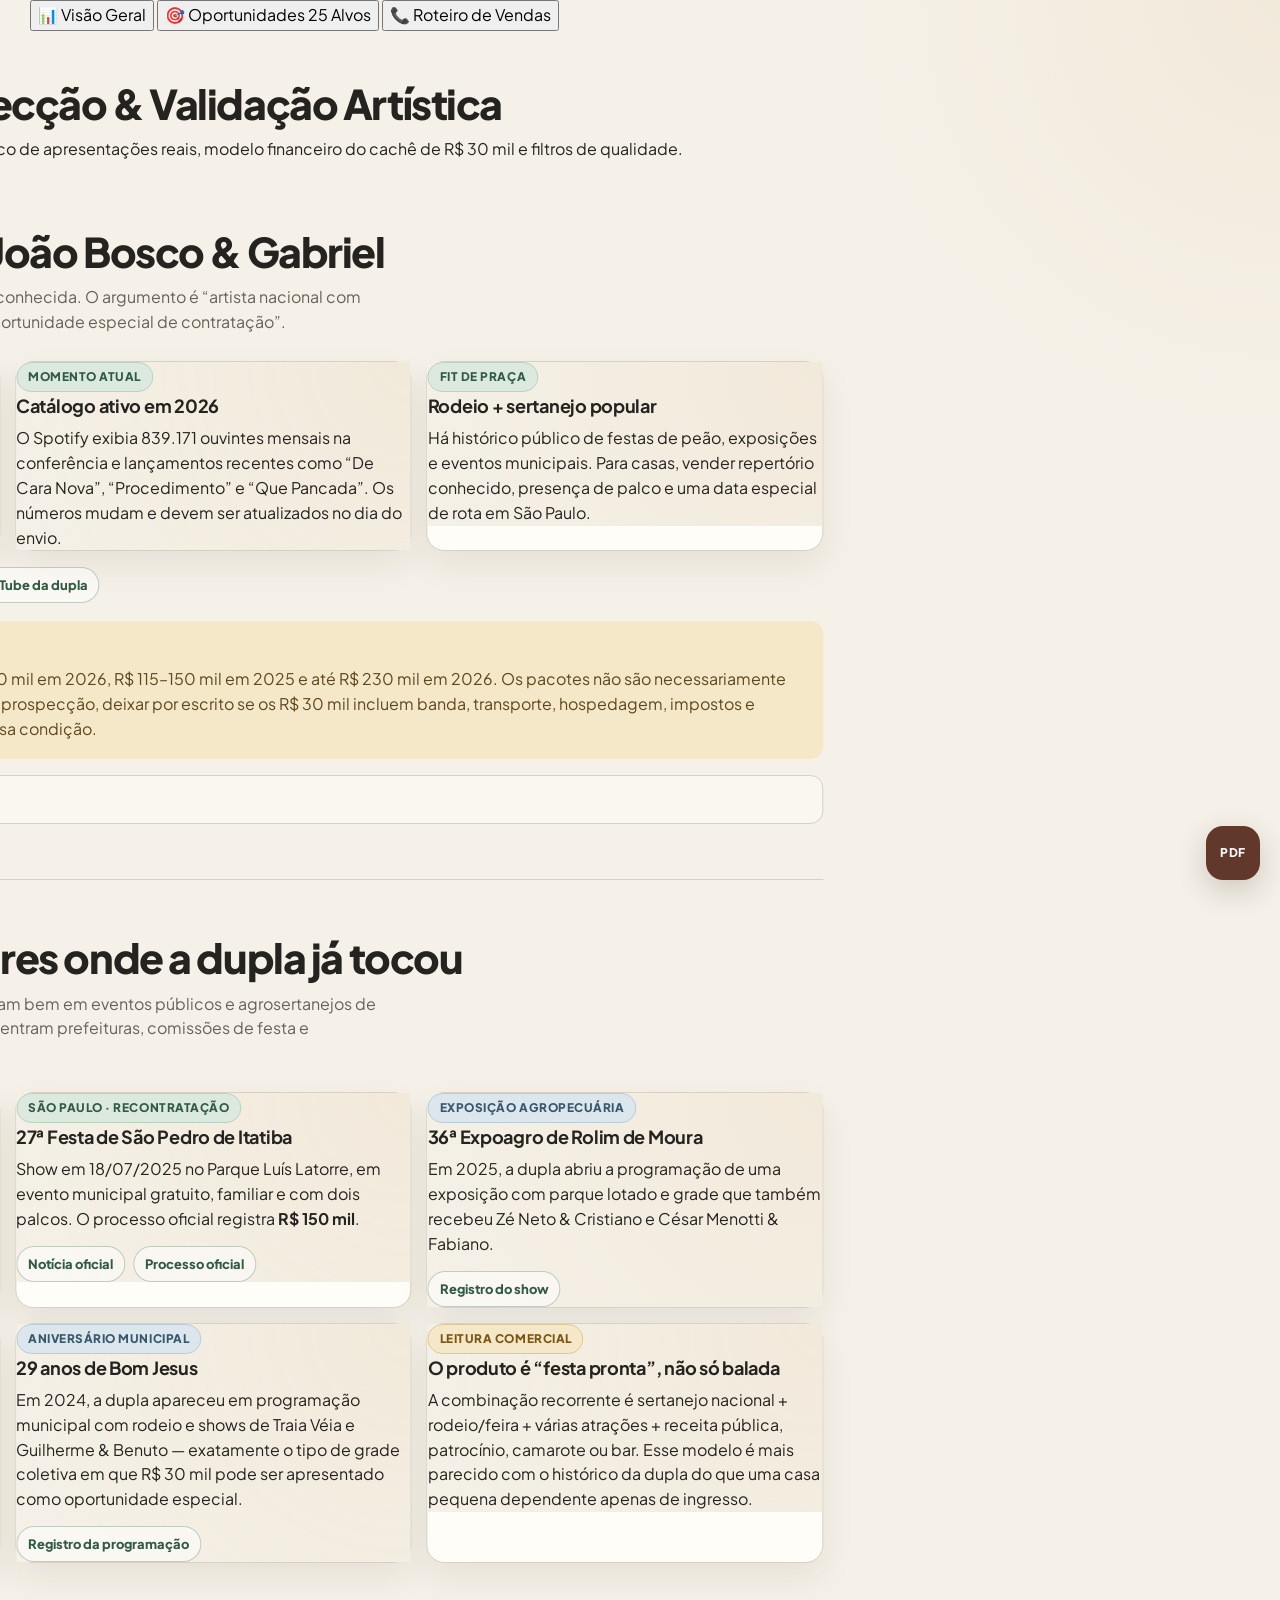
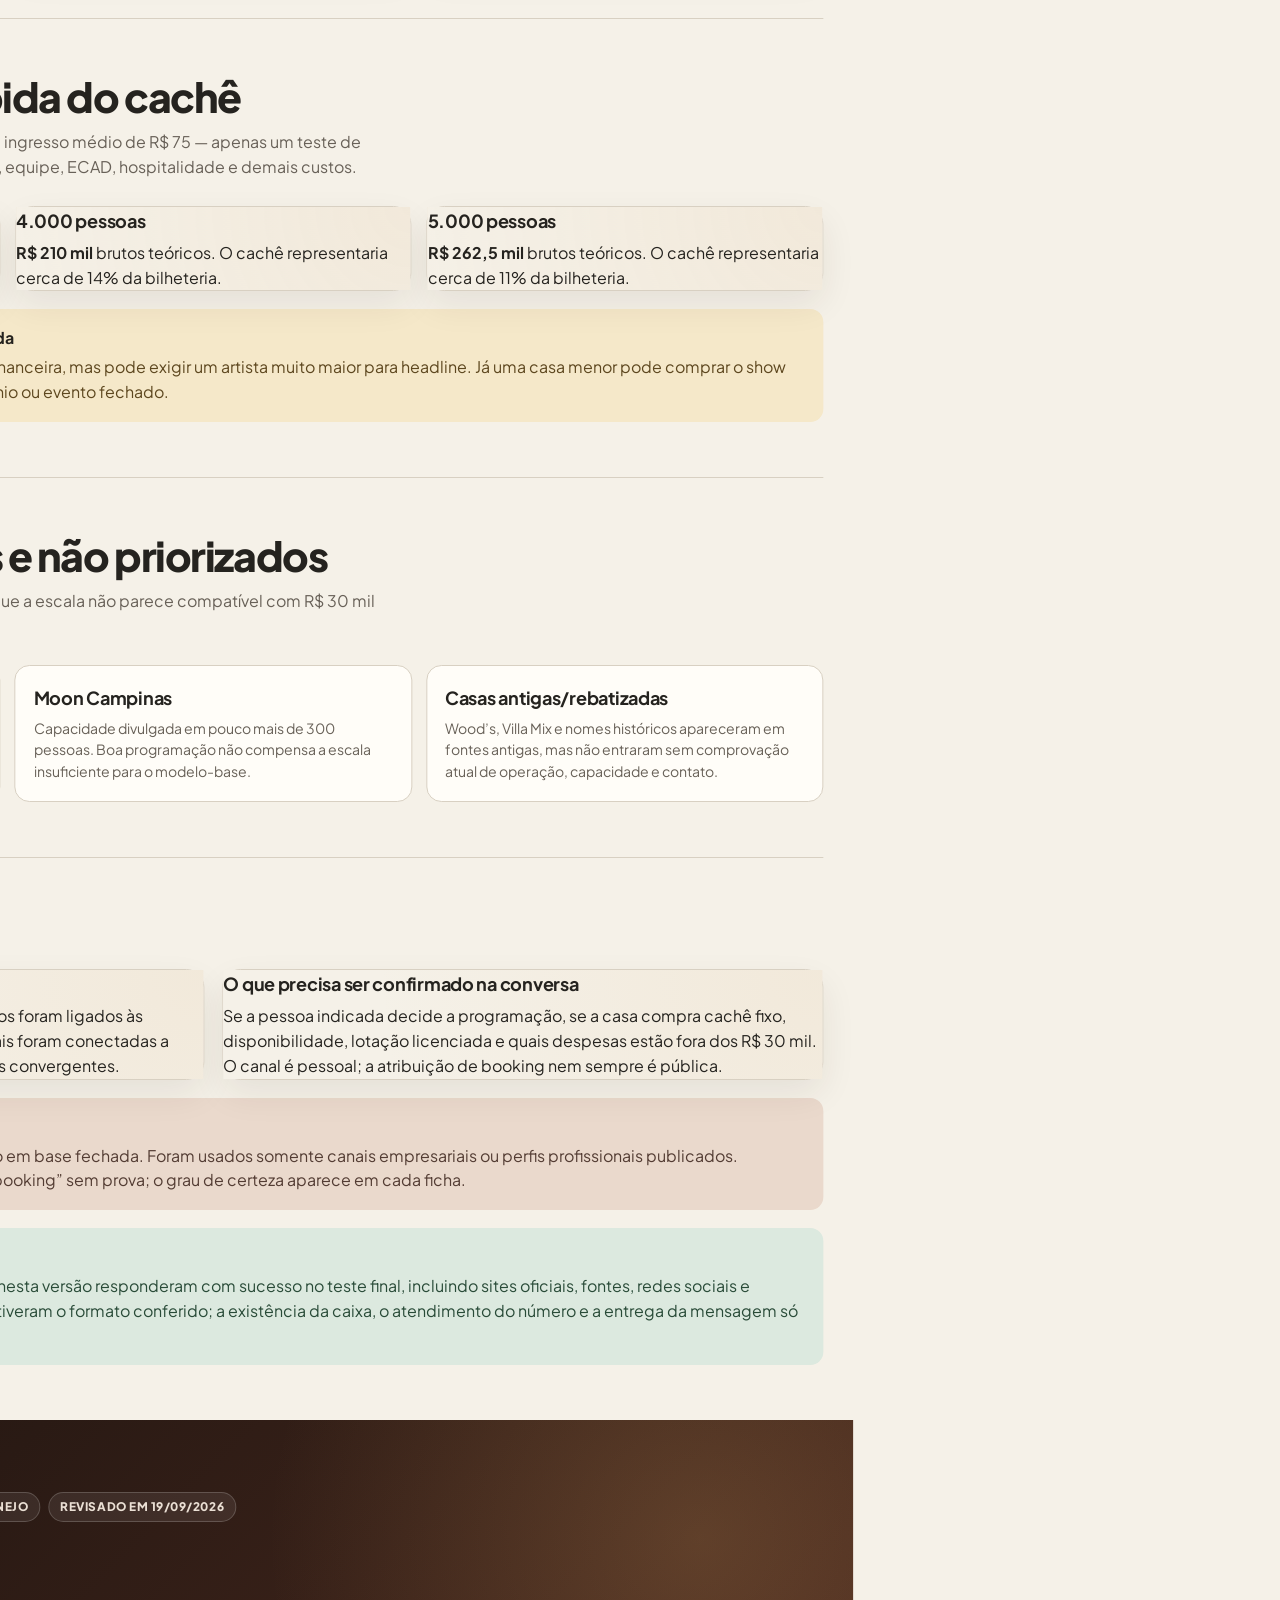
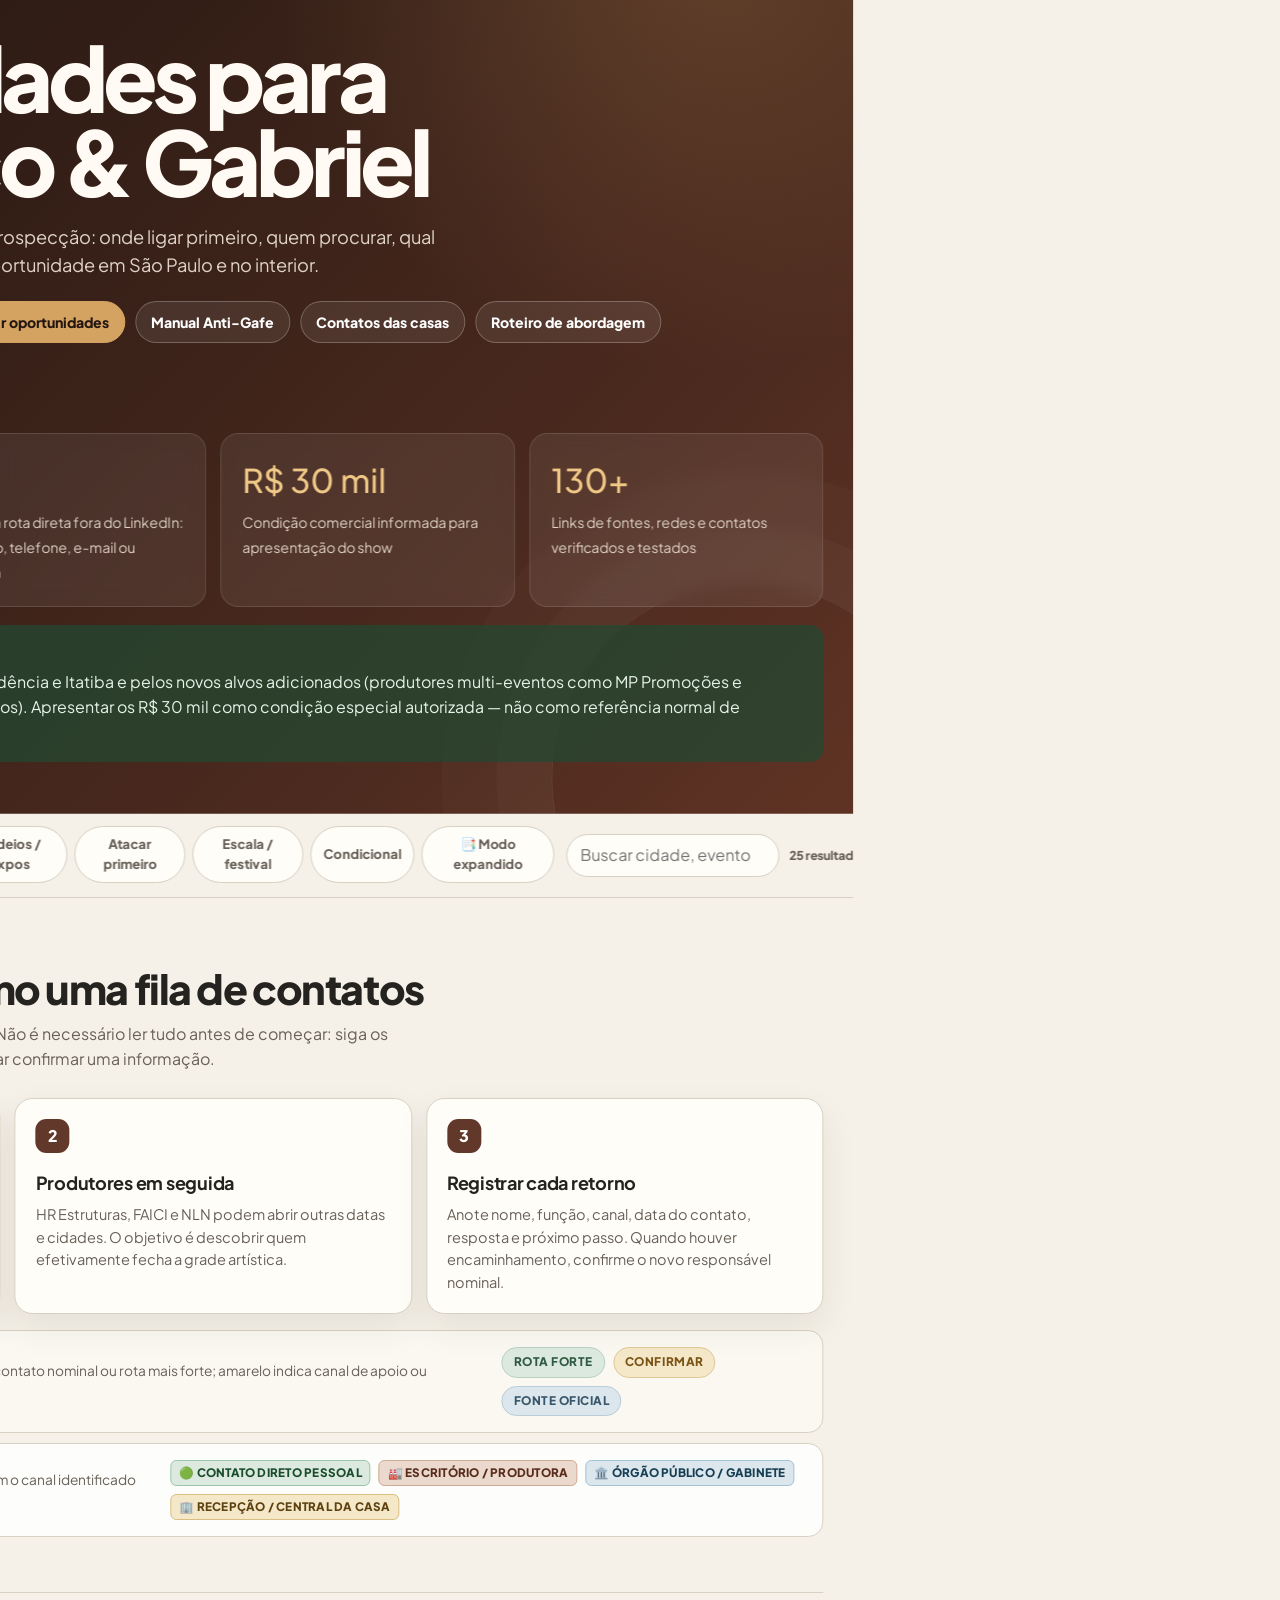
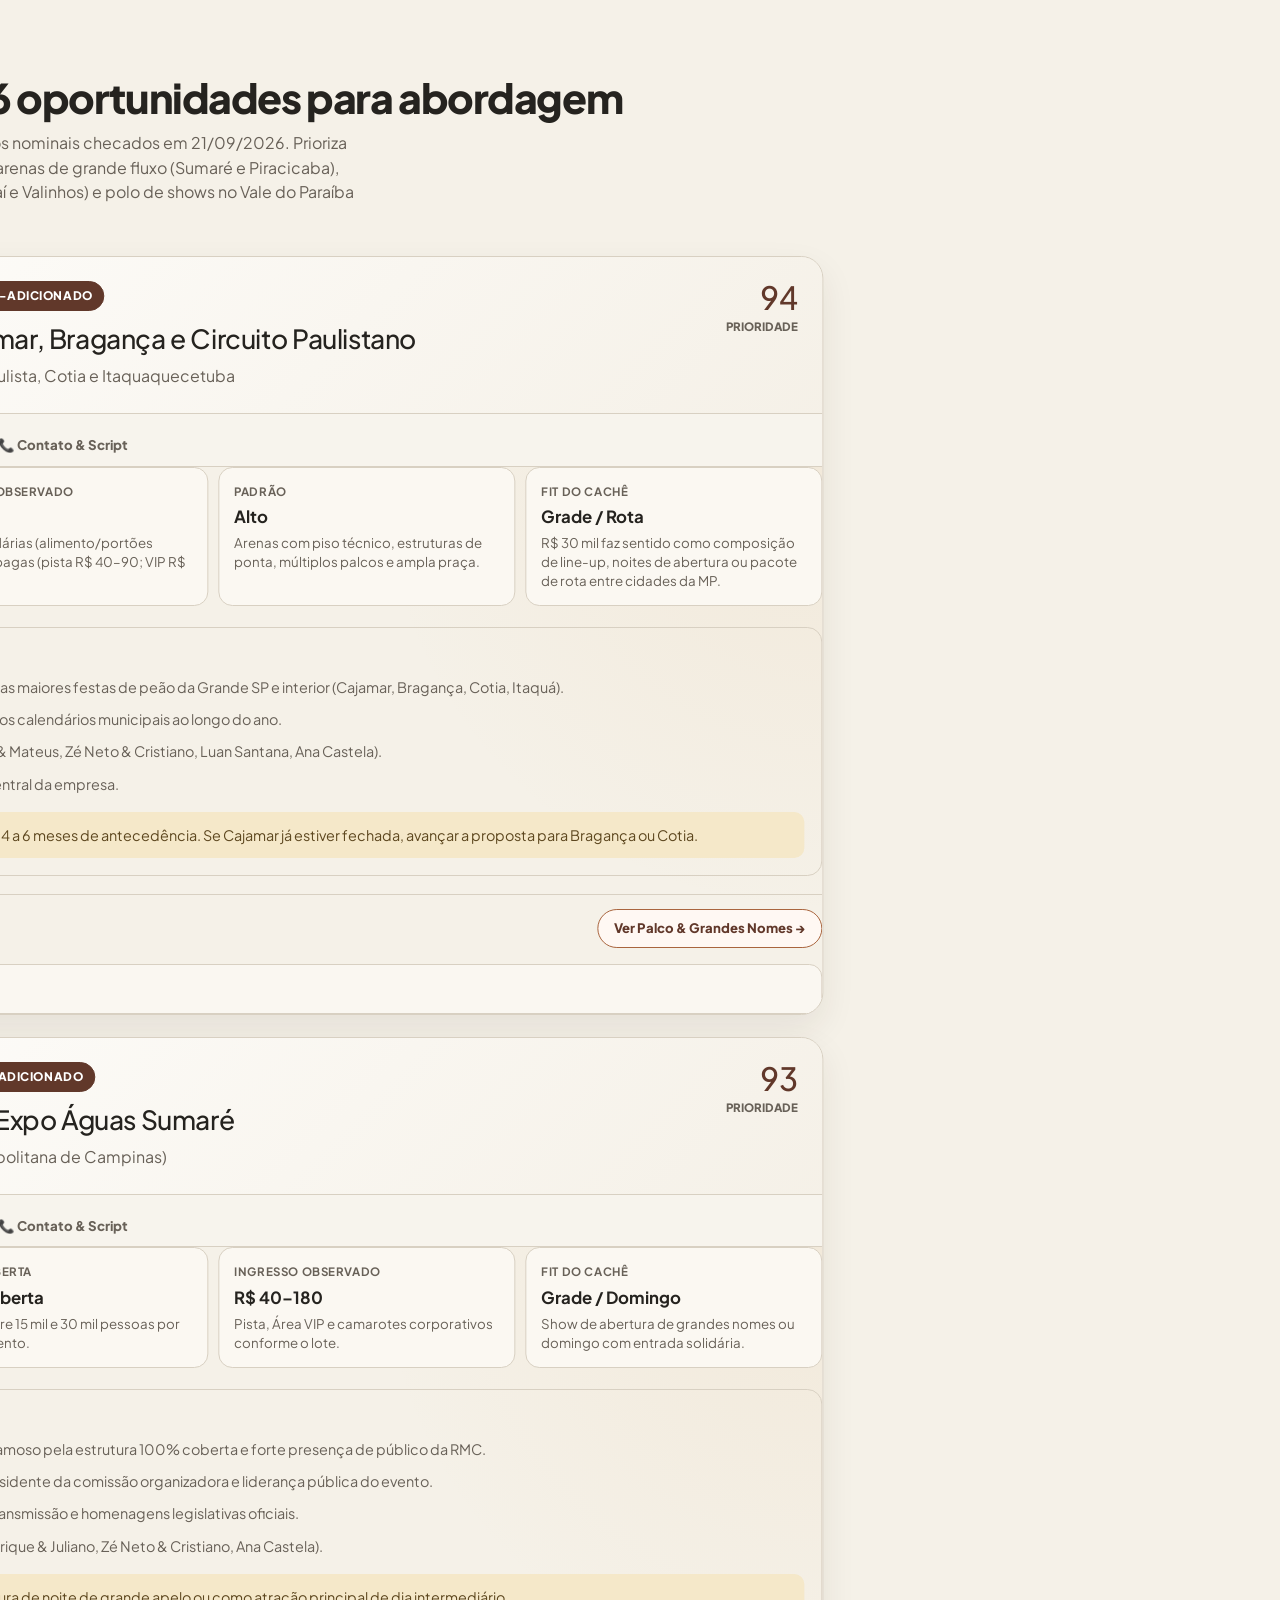
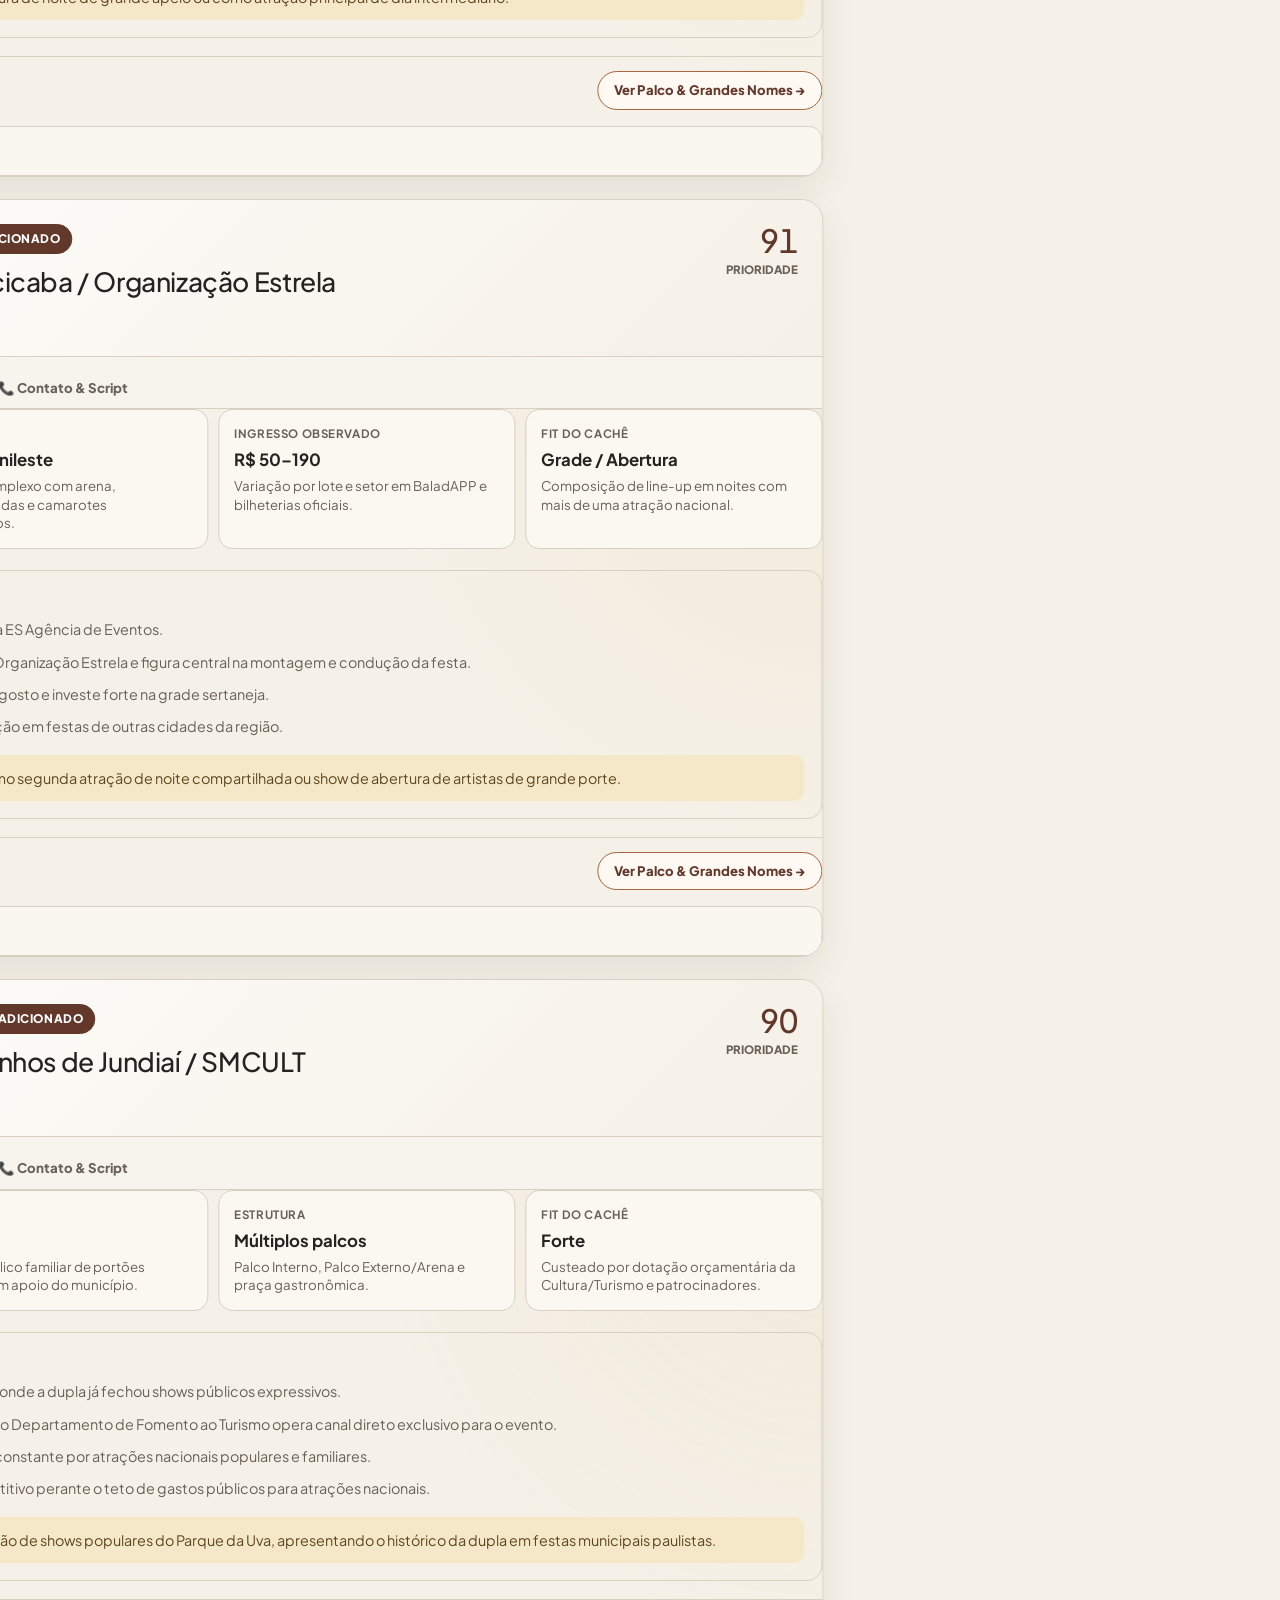
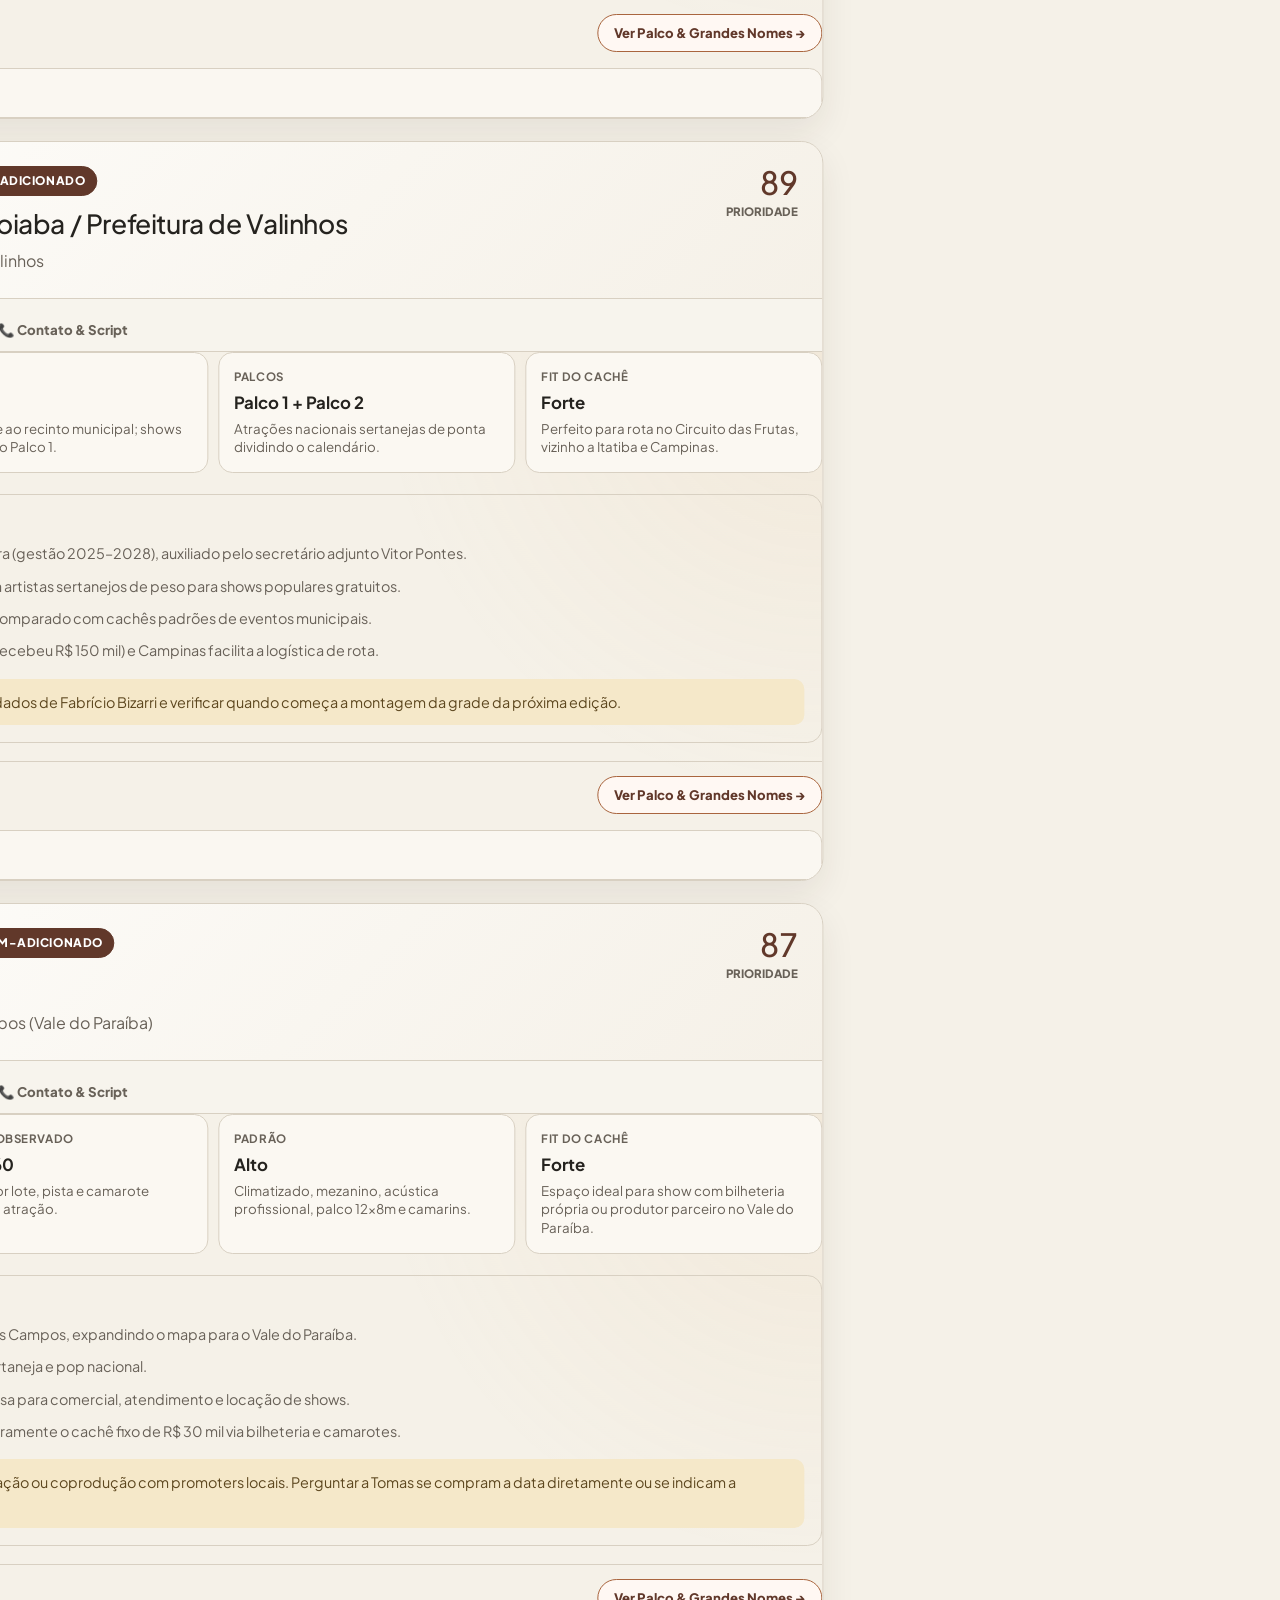
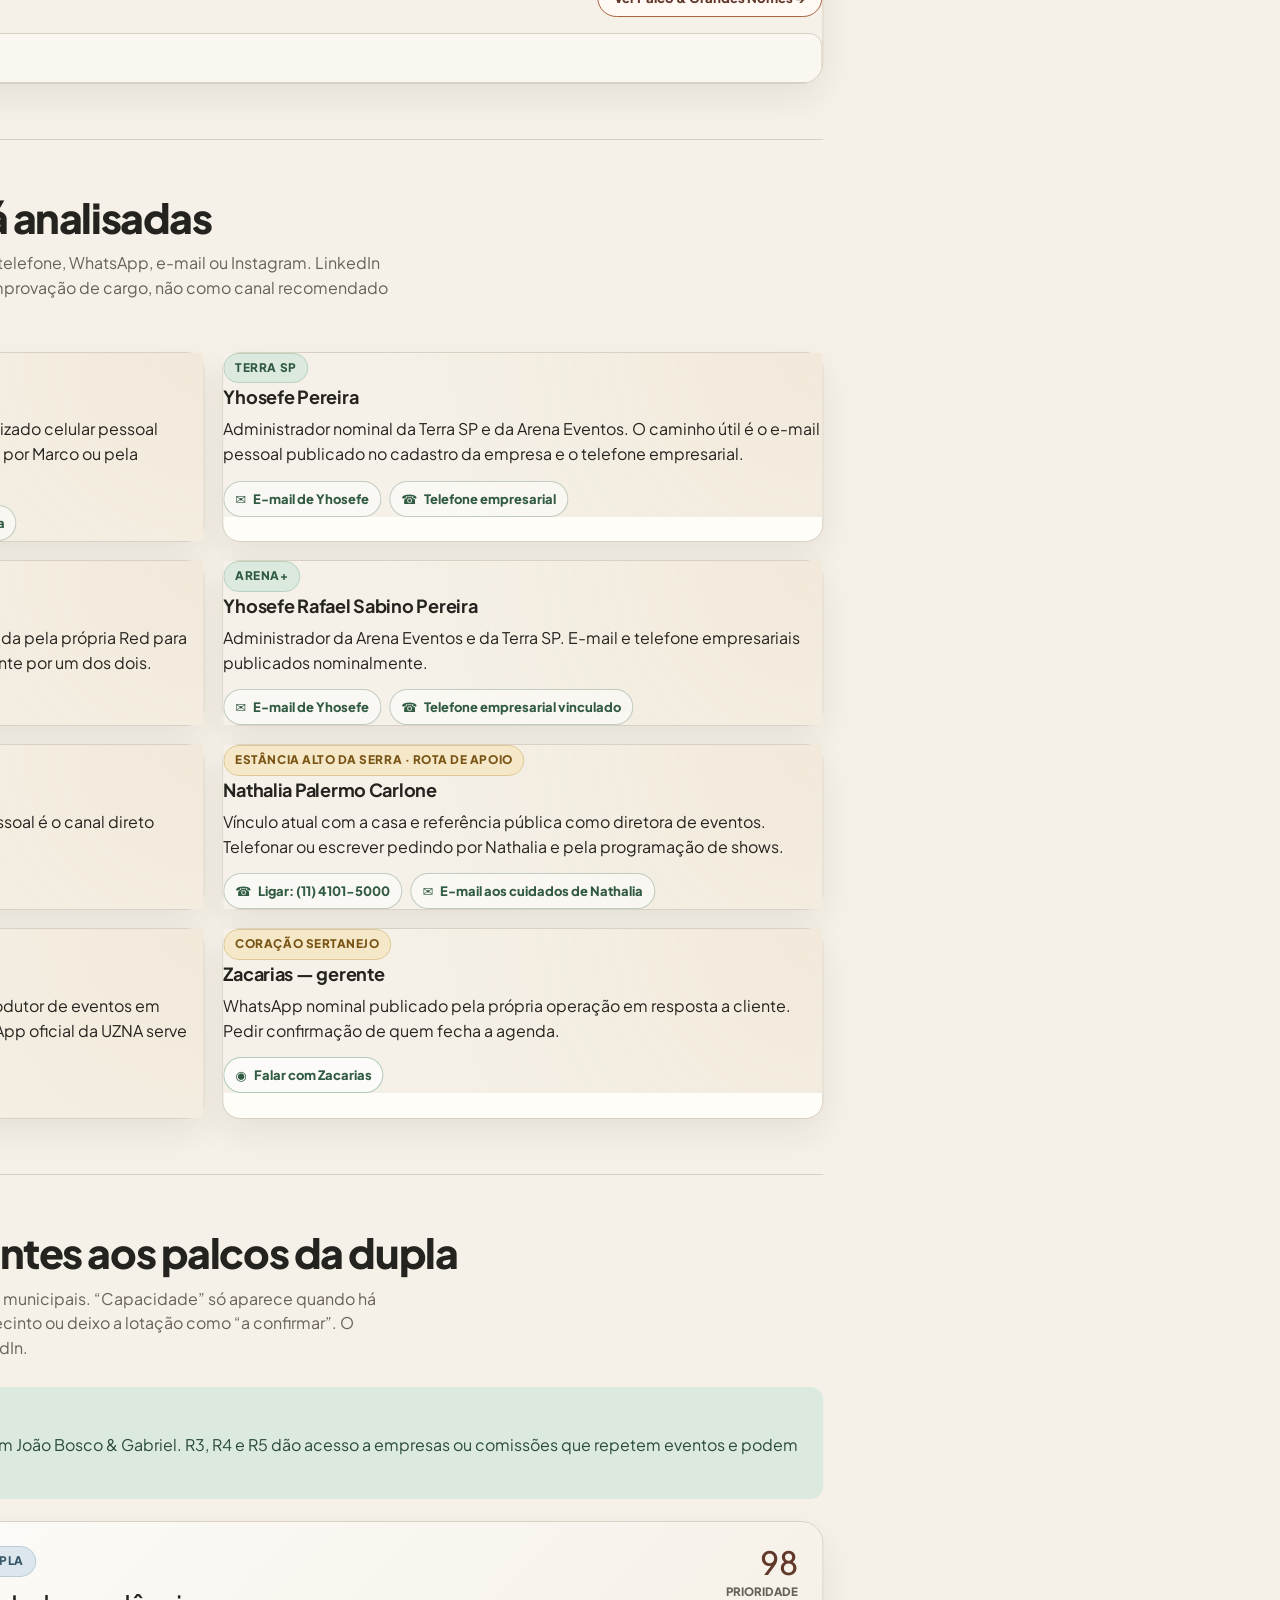
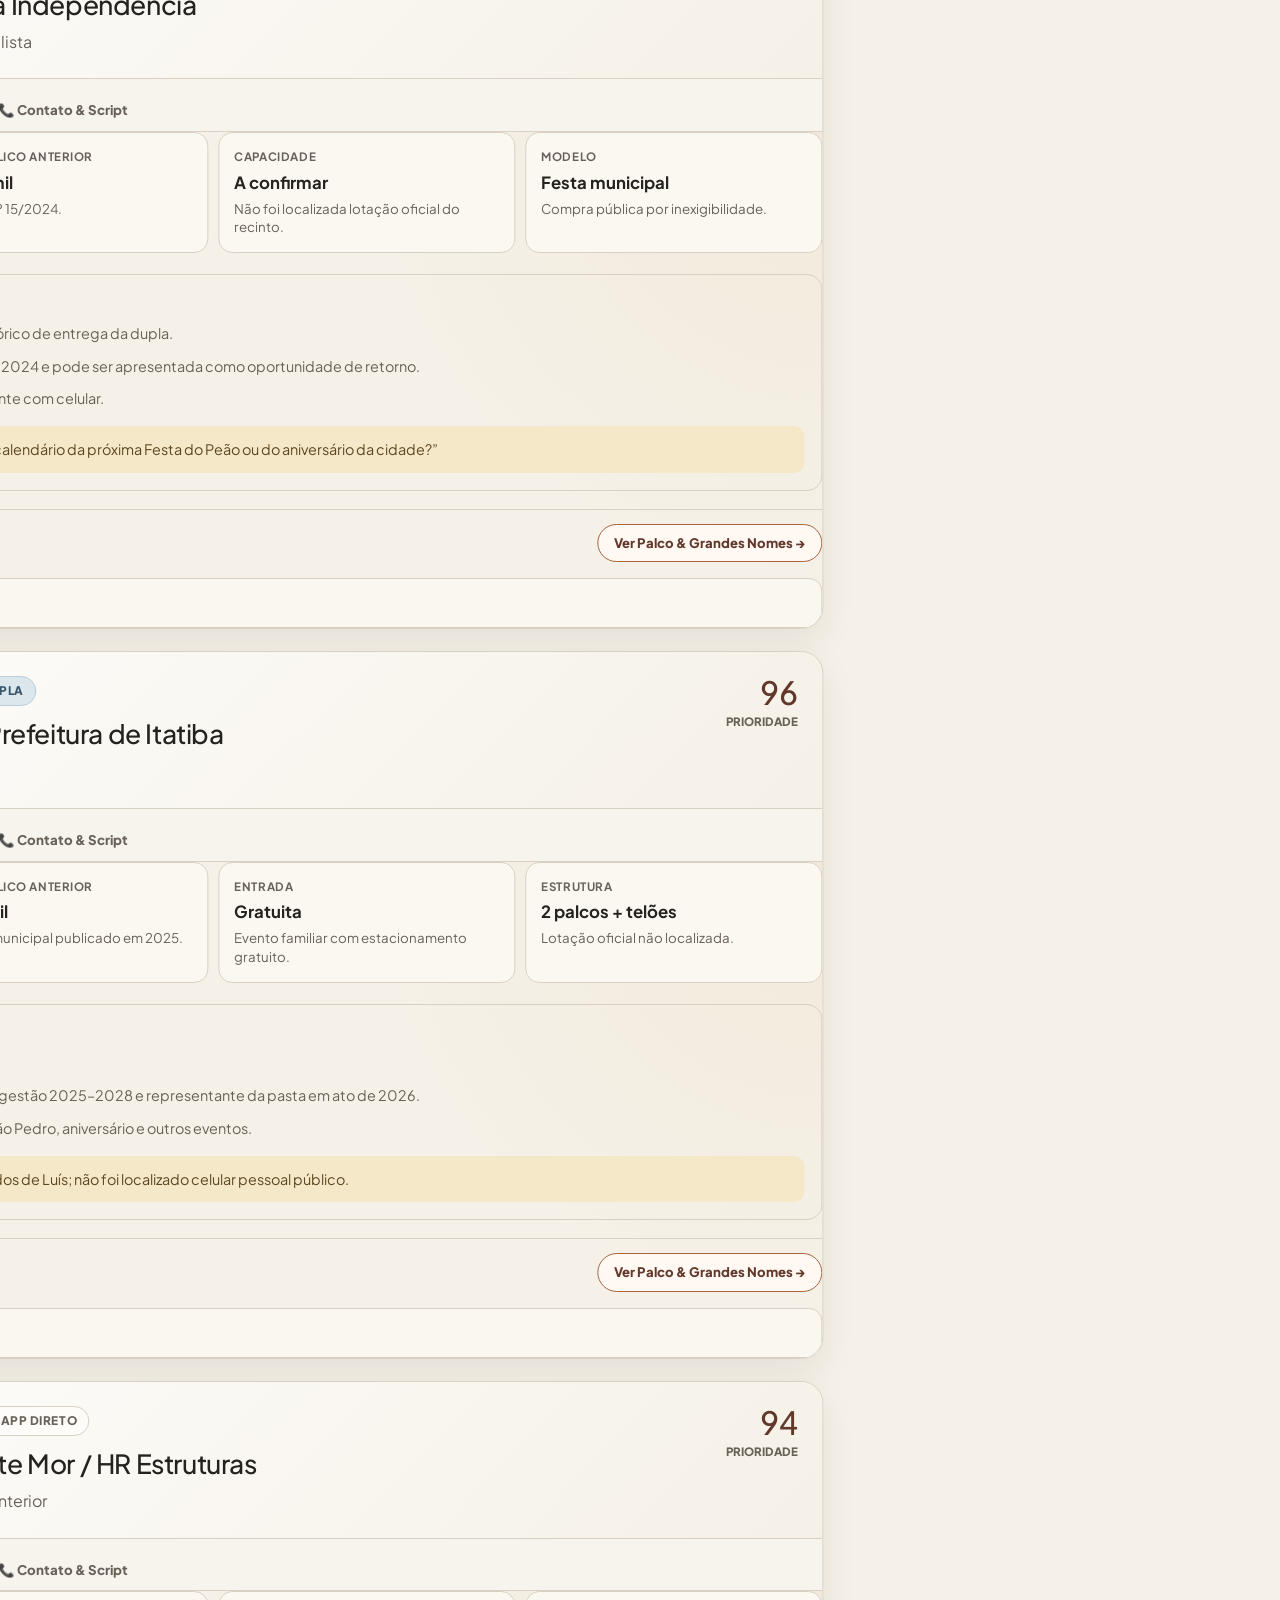
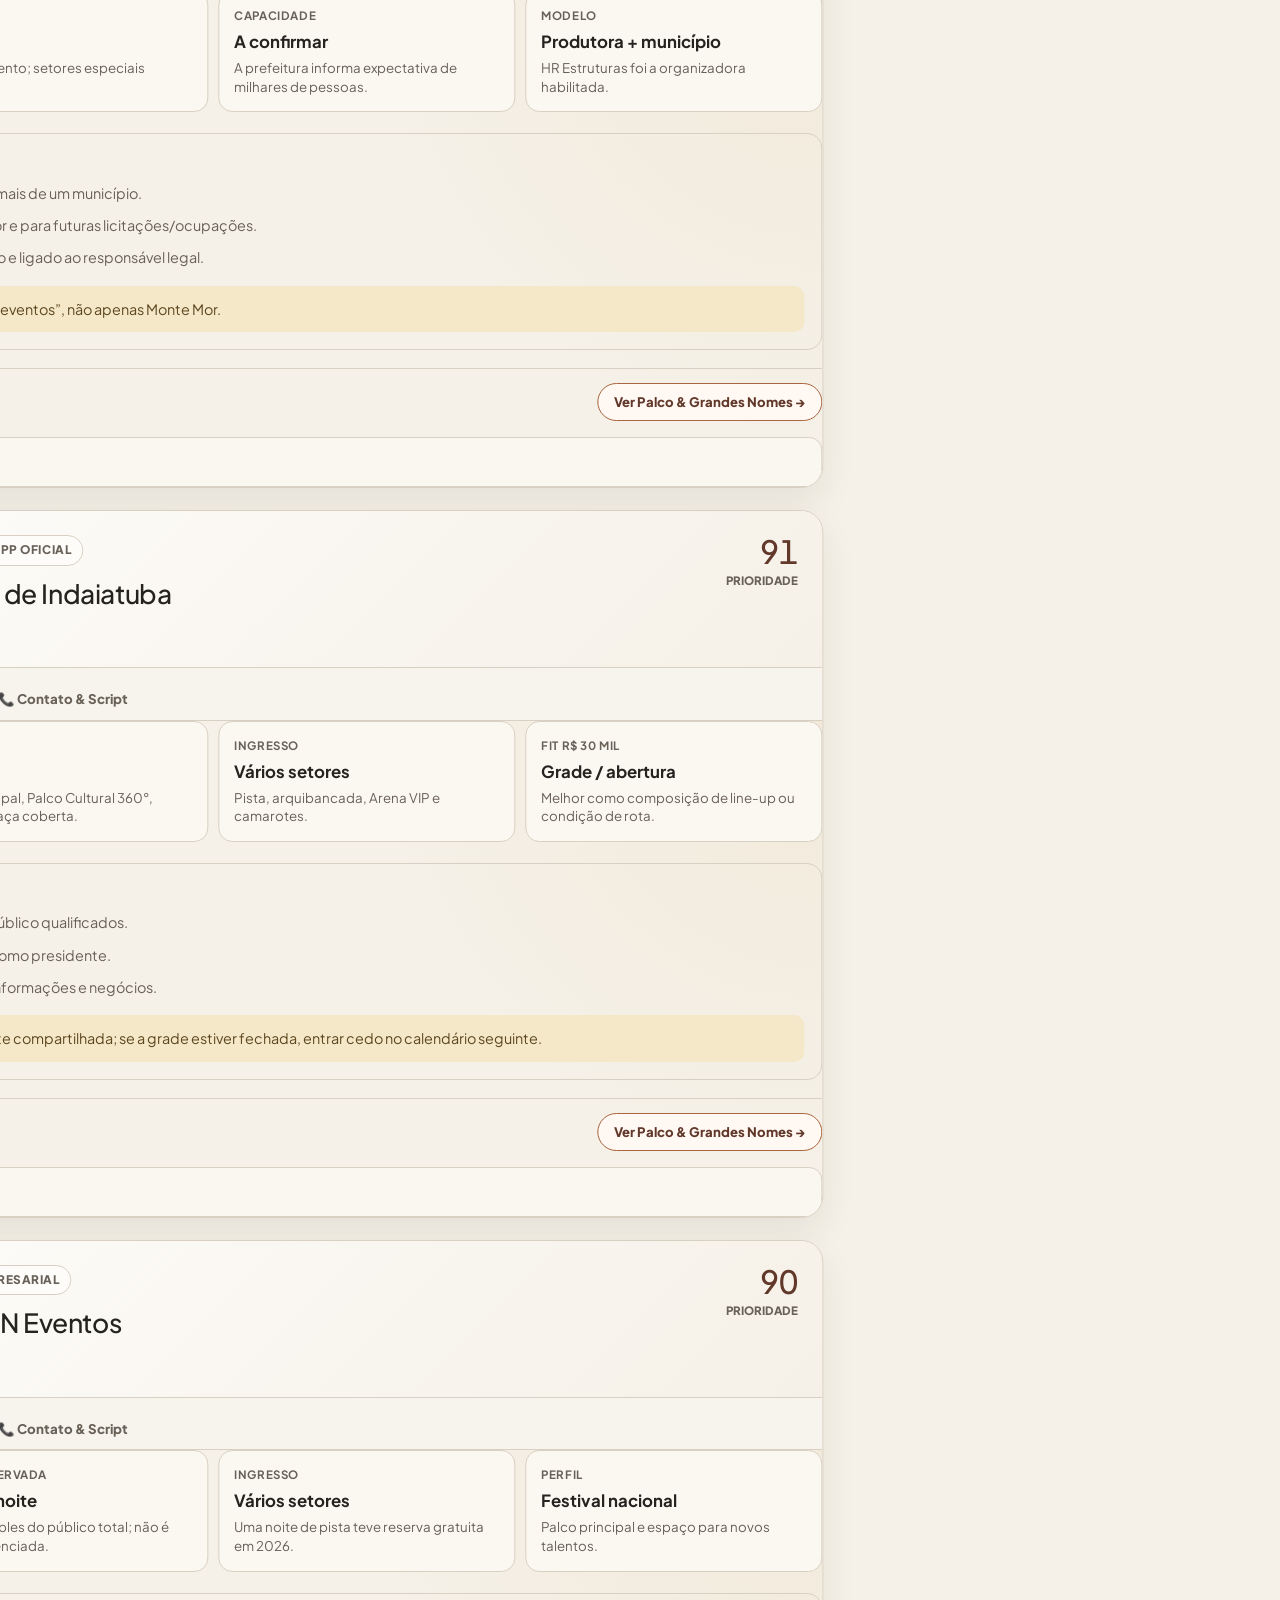
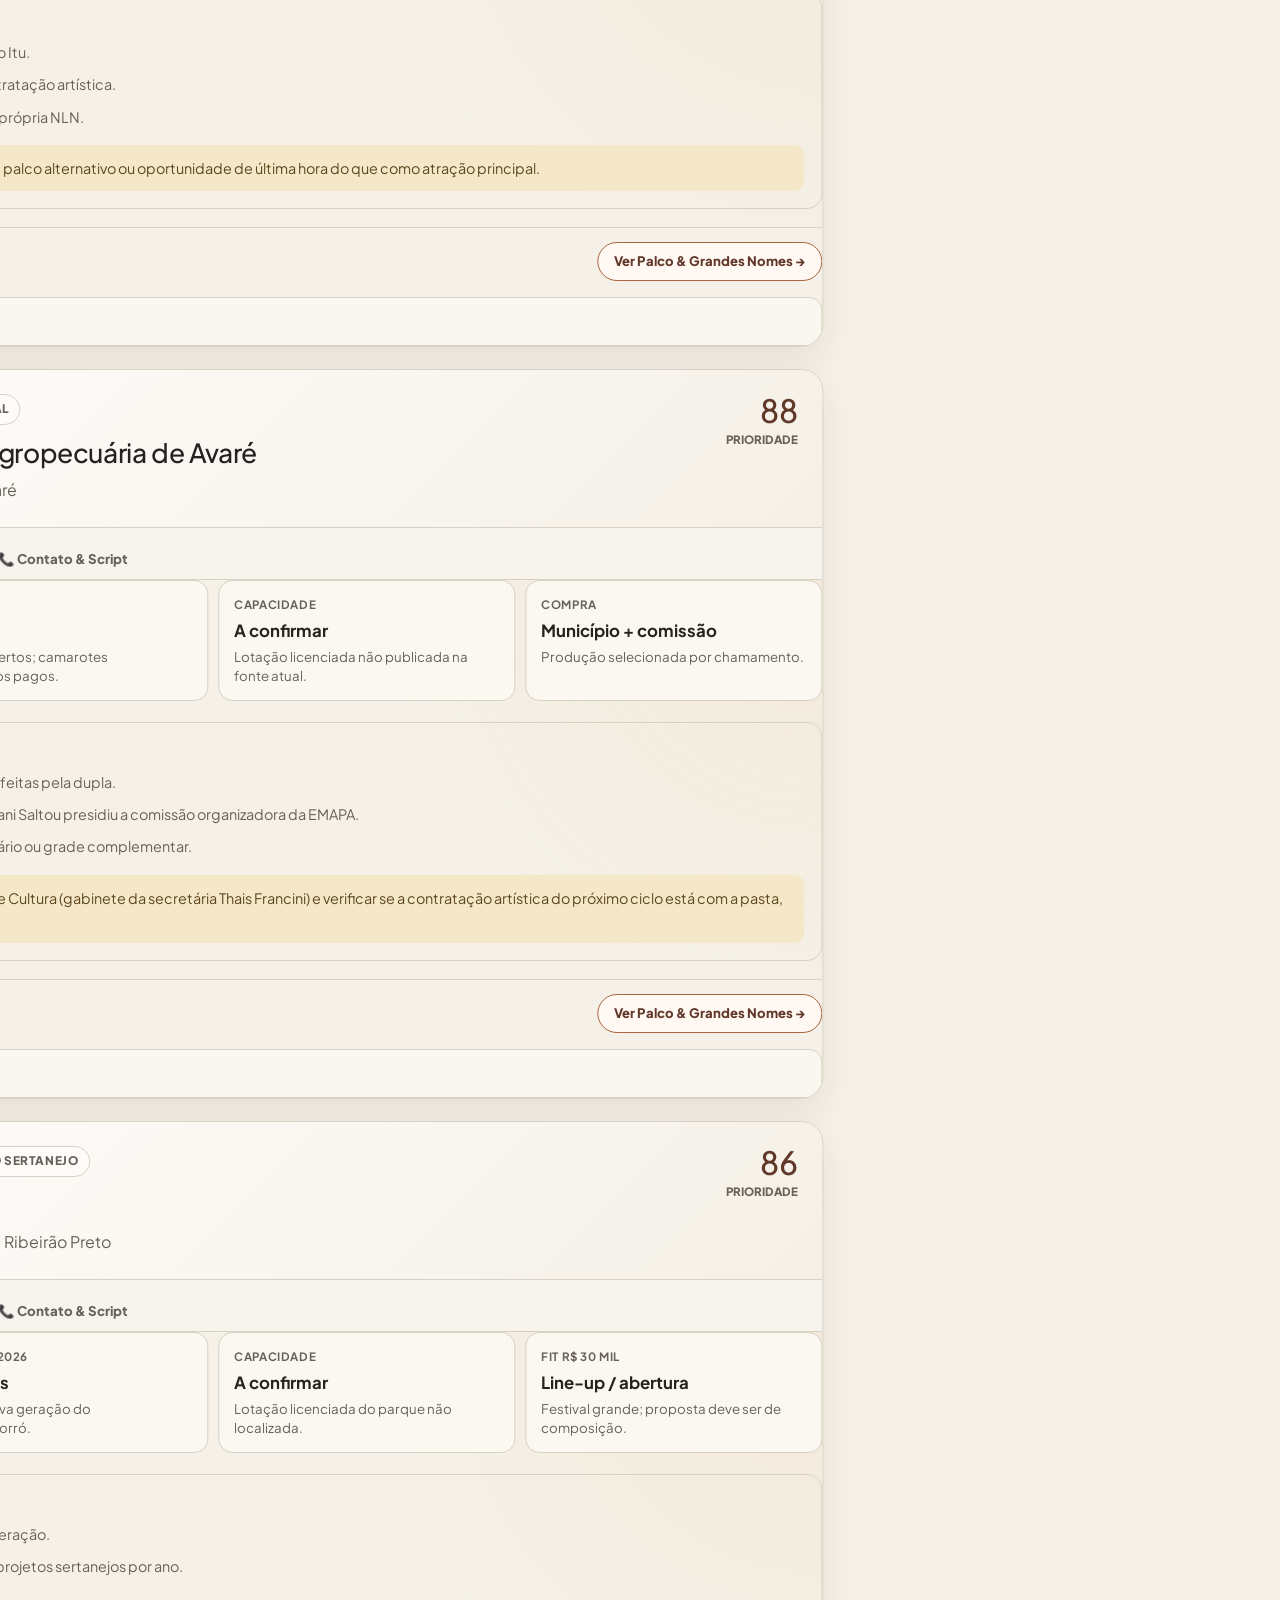
==== index.html @ 8c4f22b9 "Update index.html" ====
<!doctype html>
<html lang="pt-BR">
<head>
  <meta charset="utf-8">
  <meta name="viewport" content="width=device-width, initial-scale=1">
  <meta name="description" content="Dossiê comercial de oportunidades para João Bosco &amp; Gabriel em São Paulo: prioridades, responsáveis, contatos, capacidade, estratégia e fontes verificadas.">
  <meta name="theme-color" content="#241711">
  <meta name="color-scheme" content="light">
  <meta name="format-detection" content="telephone=no">
  <meta property="og:type" content="website">
  <meta property="og:locale" content="pt_BR">
  <meta property="og:title" content="João Bosco &amp; Gabriel — mapa de oportunidades em SP">
  <meta property="og:description" content="19 operações qualificadas, contatos acionáveis e ordem recomendada de abordagem.">
    <link rel="preconnect" href="https://fonts.googleapis.com">
  <link rel="preconnect" href="https://fonts.gstatic.com" crossorigin>
  <link href="https://fonts.googleapis.com/css2?family=Plus+Jakarta+Sans:wght@400;500;600;700;800&display=swap" rel="stylesheet">
  <title>João Bosco &amp; Gabriel — mapa de oportunidades em SP</title>
  <style>
    :root {
      --paper: #f5f1e8;
      --surface: #fffdf8;
      --surface-2: #ebe4d7;
      --ink: #25231f;
      --muted: #686158;
      --line: #d8d0c2;
      --accent: #61382a;
      --accent-2: #a9653e;
      --accent-soft: #ead9cc;
      --positive: #315a42;
      --positive-soft: #dce9df;
      --warning: #7a5415;
      --warning-soft: #f5e8c9;
      --danger: #7c372e;
      --danger-soft: #f0dcd7;
      --blue: #38576a;
      --blue-soft: #dce7ed;
      --gold: #d4a261;
      --hero: #241711;
      --radius: 18px;
      --shadow: 0 14px 34px rgba(53, 42, 31, .08);
      --max: 1220px;
    }

    * { box-sizing: border-box; }
    html {
      scroll-behavior: smooth;
      overflow-x: hidden;
      width: 100%;
      max-width: 100vw;
    }
    body {
      margin: 0;
      padding: 0;
      overflow-x: hidden;
      width: 100%;
      max-width: 100vw;
      position: relative;
      background:
        radial-gradient(circle at 100% 0, rgba(212,162,97,.1), transparent 28rem),
        var(--paper);
      color: var(--ink);
      font-family: 'Plus Jakarta Sans', system-ui, -apple-system, sans-serif;
      line-height: 1.55;
    }

    a { color: inherit; text-underline-offset: 3px; }
    a:hover { color: var(--accent-2); }
    button, input { font: inherit; }
    button, a { -webkit-tap-highlight-color: transparent; }
    :focus-visible { outline: 3px solid rgba(212,162,97,.8); outline-offset: 3px; }
    [id] { scroll-margin-top: 112px; }
    h1, h2, h3, h4, p { margin-top: 0; }
    h1, h2 { font-family: 'Plus Jakarta Sans', system-ui, -apple-system, sans-serif; font-weight: 800; letter-spacing: -.035em; }
    h1 {
      max-width: 920px;
      margin-bottom: 20px;
      font-size: clamp(2.65rem, 7vw, 5.8rem);
      letter-spacing: -.055em;
      line-height: .94;
    }
    h2 {
      margin-bottom: 12px;
      font-size: clamp(1.85rem, 3.2vw, 2.75rem);
      letter-spacing: -.035em;
      line-height: 1.08;
    }
    h3 { margin-bottom: 6px; font-size: 1.13rem; letter-spacing: -.015em; }
    h4 { margin-bottom: 5px; font-size: .82rem; letter-spacing: .055em; text-transform: uppercase; }
    p { margin-bottom: 12px; }

    .shell { width: min(calc(100% - 34px), var(--max)); margin-inline: auto; }
    .hero {
      position: relative;
      overflow: hidden;
      contain: paint;
      clip-path: inset(0);
      max-width: 100vw;
      width: 100%;
      padding: 72px 0 52px;
      border-bottom: 0;
      background:
        radial-gradient(circle at 88% 12%, rgba(212,162,97,.22), transparent 27rem),
        linear-gradient(135deg, #1d1410, #4a291e 72%, #5f3324);
      color: #fffaf4;
    }
    .hero::after {
      content: "";
      position: absolute;
      right: -90px;
      bottom: -160px;
      width: 390px;
      height: 390px;
      border: 1px solid rgba(255,255,255,.08);
      border-radius: 50%;
      box-shadow: 0 0 0 55px rgba(255,255,255,.025), 0 0 0 110px rgba(255,255,255,.018);
      pointer-events: none;
    }
    .hero .shell { position: relative; z-index: 1; }
    .hero .tag { border-color: rgba(255,255,255,.18); background: rgba(255,255,255,.08); color: #eadfd4; }
    .hero .tag.primary { border-color: var(--gold); background: var(--gold); color: #241711; }
    .eyebrow { display: flex; flex-wrap: wrap; gap: 8px; margin-bottom: 28px; }
    .tag {
      display: inline-flex;
      align-items: center;
      min-height: 30px;
      padding: 5px 11px;
      border: 1px solid var(--line);
      border-radius: 999px;
      background: rgba(255,255,255,.38);
      color: var(--muted);
      font-size: .74rem;
      font-weight: 800;
      letter-spacing: .045em;
      text-transform: uppercase;
    }
    .tag.primary { border-color: var(--accent); background: var(--accent); color: white; }
    .tag.good { border-color: #b9d1bf; background: var(--positive-soft); color: var(--positive); }
    .tag.mid { border-color: #dec896; background: var(--warning-soft); color: var(--warning); }
    .tag.info { border-color: #b9ccd7; background: var(--blue-soft); color: var(--blue); }
    .lead { max-width: 850px; color: var(--muted); font-size: 1.14rem; }
    .hero .lead { color: #dfd2c7; }
    .hero-actions { display: flex; flex-wrap: wrap; gap: 10px; margin-top: 22px; }
    .button {
      display: inline-flex;
      align-items: center;
      justify-content: center;
      min-height: 42px;
      padding: 9px 15px;
      border: 1px solid var(--accent);
      border-radius: 999px;
      background: var(--accent);
      color: white;
      font-size: .88rem;
      font-weight: 780;
      text-decoration: none;
      cursor: pointer;
    }
    .button:hover { background: #47271d; color: white; }
    .button.secondary { border-color: var(--line); background: var(--surface); color: var(--ink); }
    .button.secondary:hover { border-color: var(--accent); color: var(--accent); }
    .hero .button { border-color: var(--gold); background: var(--gold); color: #241711; }
    .hero .button:hover { background: #edc38d; color: #241711; }
    .hero .button.secondary { border-color: rgba(255,255,255,.24); background: rgba(255,255,255,.08); color: white; }
    .hero .button.secondary:hover { border-color: rgba(255,255,255,.58); background: rgba(255,255,255,.15); }

    .stats {
      display: grid;
      grid-template-columns: repeat(4, minmax(0, 1fr));
      gap: 14px;
      margin-top: 38px;
    }
    .stat {
      min-height: 132px;
      padding: 21px;
      border: 1px solid var(--line);
      border-radius: var(--radius);
      background: var(--surface);
    }
    .hero .stat { border-color: rgba(255,255,255,.12); background: rgba(255,255,255,.07); backdrop-filter: blur(8px); }
    .stat strong {
      display: block;
      margin-bottom: 4px;
      color: var(--accent);
      font-family: 'Plus Jakarta Sans', system-ui, -apple-system, sans-serif;
      font-size: 2.05rem;
      font-weight: 500;
    }
    .stat span { color: var(--muted); font-size: .88rem; }
    .hero .stat strong { color: #efc786; }
    .hero .stat span { color: #dfd2c7; }
    .hero .notice.success { border-color: #8ec0a0; background: rgba(34,72,49,.74); }
    .hero .notice.success p { color: #e5f2e8; }

    .notice {
      margin-top: 18px;
      padding: 17px 19px;
      border-left: 4px solid var(--accent);
      border-radius: 0 13px 13px 0;
      background: var(--accent-soft);
    }
    .notice strong { display: block; margin-bottom: 4px; }
    .notice p { margin: 0; color: #533c33; }
    .notice.success { border-color: var(--positive); background: var(--positive-soft); }
    .notice.success p { color: #294b38; }
    .notice.warning { border-color: var(--warning); background: var(--warning-soft); }
    .notice.warning p { color: #5d471f; }

    main { padding-bottom: 72px; }
    section { padding: 55px 0; border-bottom: 1px solid var(--line); }
    section:last-child { border-bottom: 0; }
    .section-intro { max-width: 790px; margin-bottom: 26px; color: var(--muted); }
    .grid-2 { display: grid; grid-template-columns: repeat(2, minmax(0, 1fr)); gap: 18px; }
    .grid-3 { display: grid; grid-template-columns: repeat(3, minmax(0, 1fr)); gap: 15px; }

    .quick-start { padding-top: 42px; }
    .section-kicker {
      display: block;
      margin-bottom: 8px;
      color: var(--accent);
      font-size: .74rem;
      font-weight: 850;
      letter-spacing: .11em;
      text-transform: uppercase;
    }
    .handoff-grid { display: grid; grid-template-columns: repeat(3, minmax(0,1fr)); gap: 14px; }
    .handoff-card {
      position: relative;
      min-height: 178px;
      padding: 20px;
      overflow: hidden;
      border: 1px solid var(--line);
      border-radius: var(--radius);
      background: var(--surface);
      box-shadow: var(--shadow);
    }
    .handoff-card .step {
      display: grid;
      place-items: center;
      width: 34px;
      height: 34px;
      margin-bottom: 16px;
      border-radius: 11px;
      background: var(--accent);
      color: white;
      font-weight: 850;
    }
    .handoff-card p { margin: 0; color: var(--muted); font-size: .91rem; }
    .legend-bar {
      display: flex;
      align-items: center;
      justify-content: space-between;
      gap: 18px;
      margin-top: 16px;
      padding: 16px 18px;
      border: 1px solid var(--line);
      border-radius: 15px;
      background: rgba(255,253,248,.68);
    }
    .legend-items { display: flex; flex-wrap: wrap; gap: 8px; }
    .legend-bar p { margin: 0; color: var(--muted); font-size: .86rem; }

    .panel {
      border: 1px solid var(--line);
      border-radius: var(--radius);
      background: var(--surface);
      box-shadow: var(--shadow);
    }
    .panel-head { padding: 16px 19px; border-bottom: 1px solid var(--line); font-weight: 820; }
    .panel-body {
      margin: 0;
      padding: 0;
      overflow-x: hidden;
      width: 100%;
      max-width: 100vw;
      position: relative;
      background:
        radial-gradient(circle at 100% 0, rgba(212,162,97,.1), transparent 28rem),
        var(--paper);
      color: var(--ink);
      font-family: 'Plus Jakarta Sans', system-ui, -apple-system, sans-serif;
      line-height: 1.55;
    }
    .panel p:last-child { margin-bottom: 0; }

    .priority-card { position: relative; overflow: hidden; padding: 21px; }
    .priority-card::before {
      content: attr(data-rank);
      position: absolute;
      top: -18px;
      right: 10px;
      color: rgba(97,56,42,.08);
      font-family: 'Plus Jakarta Sans', system-ui, -apple-system, sans-serif;
      font-size: 7.5rem;
      line-height: 1;
    }
    .priority-card > * { position: relative; }
    .priority-card p { color: var(--muted); font-size: .92rem; }
    .mini-meta { display: flex; flex-wrap: wrap; gap: 7px; margin-top: 14px; }

    .toolbar {
      position: sticky;
      top: 0;
      z-index: 20;
      padding: 12px 0;
      border-bottom: 1px solid var(--line);
      background: rgba(243,239,230,.92);
      backdrop-filter: blur(12px);
      max-width: 100vw;
      overflow-x: clip;
    }
    .toolbar-inner { display: flex; align-items: center; justify-content: space-between; gap: 14px; min-width: 0; max-width: 100%; }
    .toolbar-tools { display: flex; align-items: center; gap: 10px; min-width: 0; max-width: 100%; }
    .filters { display: flex; flex-wrap: wrap; gap: 7px; }
    .filter {
      min-height: 37px;
      padding: 7px 12px;
      border: 1px solid var(--line);
      border-radius: 999px;
      background: var(--surface);
      color: var(--muted);
      font-size: .82rem;
      font-weight: 760;
      cursor: pointer;
    }
    .filter.active { border-color: var(--accent); background: var(--accent); color: white; }
    .search {
      width: min(100%, 310px);
      min-height: 39px;
      padding: 8px 13px;
      border: 1px solid var(--line);
      border-radius: 999px;
      background: var(--surface);
      color: var(--ink);
    }
    .results { min-width: 64px; margin: 0; color: var(--muted); font-size: .76rem; font-weight: 800; text-align: right; white-space: nowrap; }

    .venue-list { display: grid; gap: 22px; }
    .venue {
      overflow: hidden;
      border: 1px solid var(--line);
      border-radius: 22px;
      background: var(--surface);
      box-shadow: var(--shadow);
    }
    .venue[hidden] { display: none; }
    .venue-top {
      display: grid;
      grid-template-columns: 82px 1fr auto;
      gap: 18px;
      align-items: start;
      padding: 24px;
      border-bottom: 1px solid var(--line);
      background: linear-gradient(135deg, rgba(255,255,255,.65), rgba(235,228,215,.5));
    }
    .rank {
      display: grid;
      place-items: center;
      width: 70px;
      height: 70px;
      border-radius: 20px;
      background: var(--accent);
      color: white;
      font-family: 'Plus Jakarta Sans', system-ui, -apple-system, sans-serif;
      font-size: 2rem;
    }
    .venue-title h3 { margin-bottom: 4px; font-family: 'Plus Jakarta Sans', system-ui, -apple-system, sans-serif; font-size: 1.65rem; font-weight: 500; }
    .venue-title p { margin: 0; color: var(--muted); }
    .score {
      min-width: 88px;
      text-align: right;
      font-variant-numeric: tabular-nums;
    }
    .score strong { display: block; color: var(--accent); font-family: 'Plus Jakarta Sans', system-ui, -apple-system, sans-serif; font-size: 2rem; font-weight: 500; line-height: 1; }
    .score span { color: var(--muted); font-size: .72rem; font-weight: 800; text-transform: uppercase; }

    .venue-body {
      margin: 0;
      padding: 0;
      overflow-x: hidden;
      width: 100%;
      max-width: 100vw;
      position: relative;
      background:
        radial-gradient(circle at 100% 0, rgba(212,162,97,.1), transparent 28rem),
        var(--paper);
      color: var(--ink);
      font-family: 'Plus Jakarta Sans', system-ui, -apple-system, sans-serif;
      line-height: 1.55;
    }
    .facts { display: grid; grid-template-columns: repeat(4, minmax(0, 1fr)); gap: 10px; margin-bottom: 21px; }
    .fact { min-height: 108px; padding: 15px; border: 1px solid var(--line); border-radius: 14px; background: #fbf8f2; }
    .fact b { display: block; margin-bottom: 4px; color: var(--muted); font-size: .72rem; letter-spacing: .05em; text-transform: uppercase; }
    .fact strong { display: block; font-size: 1.05rem; }
    .fact small { display: block; margin-top: 4px; color: var(--muted); line-height: 1.4; }

    .analysis-grid { display: grid; grid-template-columns: 1.08fr .92fr; gap: 18px; }
    .block { padding: 17px; border: 1px solid var(--line); border-radius: 15px; }
    .block p, .block li { color: var(--muted); font-size: .9rem; }
    .block p:last-child { margin-bottom: 0; }
    .check { margin: 0; padding: 0; list-style: none; }
    .check li { position: relative; padding: 5px 0 5px 20px; }
    .check li::before { content: "✓"; position: absolute; left: 0; color: var(--positive); font-weight: 900; }
    .risk { margin-top: 12px; padding: 12px 13px; border-radius: 10px; background: var(--warning-soft); color: #5d471f !important; }

    .contact-card { padding: 17px; border: 1px solid #c5d6cb; border-radius: 15px; background: var(--positive-soft); }
    .channel-box {
      margin-bottom: 12px;
      padding: 10px 12px;
      border-radius: 10px;
      background: rgba(255, 255, 255, 0.82);
      border: 1px solid rgba(49, 90, 66, 0.22);
    }
    .channel-tag {
      display: inline-block;
      margin-bottom: 6px;
      padding: 3px 8px;
      border-radius: 6px;
      font-size: 0.73rem;
      font-weight: 850;
      letter-spacing: 0.02em;
      text-transform: uppercase;
    }
    .channel-tag.direct { background: #dce9df; color: #1a4d2e; border: 1px solid #9bc5aa; }
    .channel-tag.public { background: #dce7ed; color: #163e54; border: 1px solid #a1c2d4; }
    .channel-tag.producer { background: #ead9cc; color: #582b1b; border: 1px solid #ceab93; }
    .channel-tag.venue-desk { background: #f5e8c9; color: #5d4210; border: 1px solid #d8be81; }
    .channel-who { font-size: 0.82rem; color: var(--ink); margin-bottom: 4px; line-height: 1.35; }
    .channel-who strong { color: var(--accent); }
    .channel-phrase {
      margin-top: 5px;
      padding: 6px 9px;
      border-radius: 6px;
      background: #f4efe6;
      border-left: 3px solid var(--accent-2);
      font-size: 0.8rem;
      color: #38281d;
      font-style: italic;
      line-height: 1.35;
    }
    .person { margin-bottom: 13px; padding-bottom: 13px; border-bottom: 1px solid rgba(49,90,66,.22); }
    .person:last-of-type { margin-bottom: 0; padding-bottom: 0; border-bottom: 0; }
    .person strong { display: block; }
    .person span { color: #355844; font-size: .86rem; }
    .contact-actions { display: flex; flex-wrap: wrap; gap: 8px; margin-top: 14px; }
    .contact-actions a {
      display: inline-flex;
      align-items: center;
      min-height: 36px;
      padding: 7px 11px;
      border: 1px solid rgba(49,90,66,.28);
      border-radius: 999px;
      background: rgba(255,255,255,.52);
      color: var(--positive);
      font-size: .81rem;
      font-weight: 780;
      text-decoration: none;
      overflow-wrap: anywhere;
    }
    .contact-actions a:hover { background: white; }
    .contact-actions a[href^="tel:"]::before { content: "☎"; margin-right: 7px; }
    .contact-actions a[href^="mailto:"]::before { content: "✉"; margin-right: 7px; }
    .contact-actions a[href*="wa.me"] { border-color: rgba(33,116,65,.35); background: rgba(255,255,255,.72); }
    .contact-actions a[href*="wa.me"]::before { content: "◉"; margin-right: 7px; }
    .contact-actions a[href*="instagram.com"]::before { content: "◎"; margin-right: 7px; }

    details { margin-top: 16px; border: 1px solid var(--line); border-radius: 13px; background: #faf7f1; }
    summary { padding: 13px 15px; font-size: .88rem; font-weight: 800; cursor: pointer; }
    .details-body {
      margin: 0;
      padding: 0;
      overflow-x: hidden;
      width: 100%;
      max-width: 100vw;
      position: relative;
      background:
        radial-gradient(circle at 100% 0, rgba(212,162,97,.1), transparent 28rem),
        var(--paper);
      color: var(--ink);
      font-family: 'Plus Jakarta Sans', system-ui, -apple-system, sans-serif;
      line-height: 1.55;
    }
    .details-body p, .details-body li { color: var(--muted); font-size: .86rem; }
    .details-body ul { margin: 0; padding-left: 20px; }
    .details-body li { margin-bottom: 7px; }
    .source-label { color: var(--ink); font-weight: 760; }

    .route {
      display: grid;
      grid-template-columns: 40px 1fr;
      gap: 13px;
      padding: 14px 0;
      border-bottom: 1px solid var(--line);
    }
    .route:last-child { border-bottom: 0; }
    .route-num { display: grid; place-items: center; width: 34px; height: 34px; border-radius: 50%; background: var(--accent); color: white; font-weight: 850; }
    .route p { margin: 3px 0 0; color: var(--muted); font-size: .91rem; }

    .script {
      padding: 22px;
      border: 1px solid var(--line);
      border-radius: var(--radius);
      background: var(--surface);
      box-shadow: var(--shadow);
      font-size: 1rem;
    }
    .script p { margin: 0; }
    .script em { color: var(--muted); }
    .copy-action { margin-top: 16px; }

    .guide-grid { display: grid; grid-template-columns: repeat(2, minmax(0, 1fr)); gap: 18px; margin-top: 22px; }
    .guide-card { padding: 22px; border: 1px solid var(--line); border-radius: 18px; background: var(--surface); box-shadow: var(--shadow); }
    .guide-card h4 { margin-bottom: 10px; font-size: 1.05rem; display: flex; align-items: center; justify-content: space-between; gap: 8px; font-family: inherit; text-transform: none; letter-spacing: normal; }
    .guide-card p { font-size: .88rem; color: var(--muted); margin-bottom: 14px; }
    .guide-item { padding: 12px 14px; margin-bottom: 10px; border-radius: 12px; background: #fbf8f2; border-left: 4px solid var(--accent); font-size: .88rem; }
    .guide-item strong { display: block; color: var(--ink); margin-bottom: 3px; font-size: .92rem; }
    .guide-item span { color: var(--muted); display: block; font-size: .82rem; line-height: 1.4; }
    .guide-quote { margin-top: 8px; padding: 8px 12px; border-radius: 8px; background: #ece5d8; font-style: italic; color: #432b20; font-size: .83rem; line-height: 1.45; border-left: 2px solid var(--accent-2); }

    .excluded { display: grid; grid-template-columns: repeat(3, minmax(0,1fr)); gap: 14px; }
    .excluded-card { padding: 18px; border: 1px solid var(--line); border-radius: 15px; background: var(--surface); }
    .excluded-card p { margin: 0; color: var(--muted); font-size: .88rem; }

    footer { padding: 28px 0 42px; color: var(--muted); font-size: .83rem; }
    .print-button {
      position: fixed;
      right: 20px;
      bottom: 20px;
      z-index: 30;
      width: 54px;
      height: 54px;
      border: 0;
      border-radius: 17px;
      padding: 0;
      background: var(--accent);
      color: white;
      font-size: 0;
      font-weight: 780;
      box-shadow: 0 10px 30px rgba(49,31,23,.2);
      cursor: pointer;
    }
    .print-button::before { content: "PDF"; font-size: .75rem; letter-spacing: .05em; }
    .print-button:hover { background: #47271d; }
    .mobile-dock { display: none; }

    @media (max-width: 900px) {
      .stats, .facts { grid-template-columns: repeat(2, minmax(0,1fr)); }
      .grid-3, .analysis-grid, .handoff-grid, .guide-grid { grid-template-columns: 1fr; }
      .toolbar-inner { display: flex; align-items: center; justify-content: space-between; gap: 14px; min-width: 0; max-width: 100%; }
      .toolbar-tools, .search { width: 100%; max-width: none; }
    }
    @media (max-width: 650px) {
      body { padding-bottom: 78px; }
      .shell { width: calc(100% - 24px); max-width: calc(100% - 24px); margin-inline: auto; padding-inline: 0; }
      .hero { padding: 34px 0 28px; }
      .hero::after { display: none !important; }
      h1 { margin-bottom: 16px; font-size: clamp(2.25rem, 12vw, 3.25rem); line-height: .98; word-break: break-word; }
      h2 { font-size: 1.78rem; word-break: break-word; }
      .lead { font-size: .98rem; }
      .eyebrow { margin-bottom: 18px; gap: 6px; }
      .tag { min-height: 27px; padding: 4px 9px; font-size: .67rem; }
      .hero-actions { display: flex; flex-direction: column; gap: 8px; width: 100%; }
      .hero-actions .button { width: 100%; min-height: 44px; padding: 10px 14px; font-size: .84rem; text-align: center; justify-content: center; }
      .stats { grid-template-columns: repeat(2,minmax(0,1fr)); gap: 8px; margin-top: 22px; width: 100%; }
      .stat { min-height: 0; padding: 12px 14px; border-radius: 14px; min-width: 0; overflow: hidden; }
      .stat strong { font-size: 1.5rem; word-break: break-word; }
      .stat span { font-size: .74rem; line-height: 1.35; }
      .hero .notice { padding: 14px; margin-top: 14px; }
      .hero .notice p { font-size: .86rem; }
      .toolbar { padding: 8px 0; }
      .toolbar-inner { gap: 8px; width: 100%; min-width: 0; }
      .filters { display: flex; flex-wrap: nowrap; overflow-x: auto; -webkit-overflow-scrolling: touch; scrollbar-width: none; width: 100%; max-width: 100%; padding-bottom: 2px; }
      .filters::-webkit-scrollbar { display: none; }
      .filter { flex: 0 0 auto; min-height: 36px; padding: 6px 12px; font-size: .78rem; }
      .toolbar-tools { gap: 8px; width: 100%; min-width: 0; }
      .search { min-width: 0; width: 100%; min-height: 42px; font-size: .85rem; }
      .results { min-width: 54px; font-size: .7rem; }
      .grid-2, .excluded, .guide-grid { grid-template-columns: 1fr; }
      .facts { grid-template-columns: repeat(2,minmax(0,1fr)); gap: 8px; width: 100%; }
      .fact { min-height: 0; padding: 12px; min-width: 0; }
      .fact strong { font-size: .94rem; }
      .fact small { font-size: .76rem; }
      section { padding: 34px 0; }
      .quick-start { padding-top: 26px; }
      .handoff-card { min-height: 0; padding: 17px; }
      .handoff-card .step { float: left; margin: 0 12px 8px 0; }
      .legend-bar { align-items: flex-start; flex-direction: column; gap: 10px; }
      .venue-list { gap: 16px; width: 100%; min-width: 0; }
      .venue { border-radius: 18px; width: 100%; min-width: 0; }
      .venue-top { grid-template-columns: 48px 1fr; gap: 12px; padding: 14px 16px; }
      .rank { width: 48px; height: 48px; border-radius: 13px; font-size: 1.35rem; }
      .score { grid-column: 2; text-align: left; }
      .score strong { display: inline; margin-right: 5px; font-size: 1.35rem; }
      .venue-title h3 { font-size: 1.25rem; }
      .venue-title p { font-size: .84rem; }
      .venue-tabs { padding: 8px 12px 0; gap: 4px; }
      .venue-tab-btn { padding: 8px 10px; font-size: .76rem; }
      .venue-body { padding: 14px 12px; width: 100%; min-width: 0; }
      .tab-pane { width: 100%; min-width: 0; }
      .tech-specs-grid { grid-template-columns: 1fr; gap: 8px; width: 100%; }
      .stage-section { padding: 14px; }
      .artist-badge {
        gap: 10px;
        padding: 5px 14px 5px 5px;
      }
      .artist-photo {
        width: 68px;
        height: 68px;
        border-width: 2px;
      }
      .artist-name {
        font-size: .88rem;
      }
      .artist-year {
        font-size: .70rem;
      }
      .analysis-grid { gap: 10px; width: 100%; }
      .block, .contact-card { padding: 14px 12px; width: 100%; box-sizing: border-box; }
      .contact-actions { display: grid; grid-template-columns: 1fr; gap: 8px; }
      .contact-actions a { justify-content: center; min-height: 44px; padding: 10px 12px; text-align: center; }
      details { margin-top: 12px; }
      summary { min-height: 44px; }
      .print-button { display: none; }
      .mobile-dock {
        position: fixed;
        right: 8px;
        bottom: 8px;
        left: 8px;
        z-index: 40;
        display: grid;
        grid-template-columns: repeat(4, minmax(0, 1fr));
        gap: 4px;
        padding: 6px 4px;
        border: 1px solid rgba(255,255,255,.16);
        border-radius: 16px;
        background: rgba(36,23,17,.96);
        box-shadow: 0 16px 40px rgba(32,20,15,.35);
        backdrop-filter: blur(14px);
        max-width: calc(100% - 16px);
        margin: 0 auto;
        box-sizing: border-box;
      }
      .mobile-dock a {
        display: flex;
        align-items: center;
        justify-content: center;
        padding: 8px 2px;
        border-radius: 9px;
        color: #f7eee5;
        font-size: .67rem;
        font-weight: 800;
        text-align: center;
        text-decoration: none;
        white-space: nowrap;
        overflow: hidden;
        text-overflow: ellipsis;
      }
      .mobile-dock a:active { background: rgba(255,255,255,.12); }
    }

    @media (max-width: 380px) {
      .facts { grid-template-columns: 1fr; }
      .hero-actions { grid-template-columns: 1fr; }
    }

    @media print {
      :root { --paper: white; --surface: white; }
      body { font-size: 9.5pt; }
      .shell { width: 100%; }
      .hero { padding-top: 0; }
      h1 { font-size: 33pt; }
      .toolbar, .print-button, .mobile-dock, .hero-actions { display: none !important; }
      section { padding: 27px 0; }
      .venue, .panel, .priority-card, .excluded-card { break-inside: avoid; box-shadow: none; }
      details { break-inside: avoid; }
      details > * { display: block; }
    }
  
    /* --- MODULAR TAB SYSTEM & ENRICHED VENUE STYLING --- */
    .venue-list, .venue, .venue-tabs, .tab-pane, .tech-specs-grid, .stage-section {
      min-width: 0;
      max-width: 100%;
    }

    .venue-tabs {
      display: flex;
      gap: 6px;
      padding: 10px 24px 0;
      background: #f7f4ed;
      border-bottom: 1px solid var(--line);
      overflow-x: auto;
      -webkit-overflow-scrolling: touch;
      scrollbar-width: none;
    }
    .venue-tabs::-webkit-scrollbar { display: none; }
    .venue-tab-btn {
      position: relative;
      display: inline-flex;
      align-items: center;
      gap: 7px;
      padding: 10px 16px;
      border: 1px solid transparent;
      border-bottom: 0;
      border-radius: 12px 12px 0 0;
      background: transparent;
      color: var(--muted);
      font-size: .83rem;
      font-weight: 780;
      cursor: pointer;
      white-space: nowrap;
      transition: all .2s ease;
    }
    .venue-tab-btn:hover {
      color: var(--accent);
      background: rgba(255,255,255,.5);
    }
    .venue-tab-btn.active {
      background: var(--surface);
      color: var(--accent);
      border-color: var(--line);
      box-shadow: 0 -3px 10px rgba(0,0,0,.03);
    }
    .venue-tab-btn.active::after {
      content: "";
      position: absolute;
      bottom: -1px;
      left: 0;
      right: 0;
      height: 2px;
      background: var(--surface);
    }
    .tab-pane {
      display: none;
      animation: fadeIn .25s ease;
    }
    .tab-pane.active {
      display: block;
    }
    @keyframes fadeIn {
      from { opacity: 0; transform: translateY(3px); }
      to { opacity: 1; transform: translateY(0); }
    }

    /* All-expanded mode */
    .venues-expanded .tab-pane {
      display: block !important;
      margin-bottom: 24px;
      padding-bottom: 20px;
      border-bottom: 1px dashed var(--line);
    }
    .venues-expanded .tab-pane:last-child {
      border-bottom: 0;
      margin-bottom: 0;
      padding-bottom: 0;
    }
    .venues-expanded .venue-tabs { display: none; }

    /* Palco & Grandes Nomes */
    .stage-section {
      margin-bottom: 20px;
      padding: 18px 20px;
      border-radius: 16px;
      background: linear-gradient(135deg, #fdfbf7, #f6efe2);
      border: 1px solid #e2d7c5;
    }
    .stage-section h4 {
      display: flex;
      align-items: center;
      gap: 8px;
      margin-bottom: 12px;
      color: var(--accent);
      font-size: .86rem;
      letter-spacing: .06em;
    }
    .artist-badges {
      display: flex;
      flex-wrap: wrap;
      gap: 12px;
    }
    .artist-badge {
      display: inline-flex;
      align-items: center;
      gap: 12px;
      padding: 6px 18px 6px 6px;
      border: 1px solid #d9ccb9;
      border-radius: 999px;
      background: #fffdf9;
      color: #3b281c;
      box-shadow: 0 3px 10px rgba(53,42,31,.06);
      transition: all .2s ease;
    }
    .artist-badge:hover {
      border-color: var(--gold);
      background: #fff9f0;
      transform: translateY(-2px);
      box-shadow: 0 6px 16px rgba(53,42,31,.12);
    }
    .artist-photo {
      width: 84px;
      height: 84px;
      border-radius: 50%;
      object-fit: cover;
      border: 2.5px solid var(--gold);
      flex-shrink: 0;
      background: #ece4d7;
      box-shadow: 0 3px 8px rgba(0,0,0,.12);
    }
    .artist-meta {
      display: flex;
      flex-direction: column;
      justify-content: center;
      gap: 2px;
    }
    .artist-name {
      display: block;
      color: #2b1f17;
      font-size: .95rem;
      font-weight: 780;
      line-height: 1.25;
    }
    .artist-year {
      display: block;
      color: #8c8275;
      font-size: .74rem;
      font-weight: 600;
      letter-spacing: .02em;
    }

    /* Tech specs grid */
    .tech-specs-grid {
      display: grid;
      grid-template-columns: repeat(2, minmax(0, 1fr));
      gap: 12px;
      margin-bottom: 16px;
    }
    .tech-spec-item {
      padding: 14px 16px;
      border: 1px solid var(--line);
      border-radius: 13px;
      background: #faf7f0;
    }
    .tech-spec-item b {
      display: block;
      margin-bottom: 4px;
      color: var(--muted);
      font-size: .72rem;
      letter-spacing: .06em;
      text-transform: uppercase;
    }
    .tech-spec-item strong {
      display: block;
      color: var(--ink);
      font-size: .98rem;
      line-height: 1.35;
      margin-bottom: 3px;
    }
    .tech-spec-item span {
      display: block;
      color: var(--muted);
      font-size: .85rem;
      line-height: 1.4;
    }
    .tech-spec-item.full-width {
      grid-column: 1 / -1;
    }

    /* Tab navigation buttons inside cards */
    .pane-footer-action {
      display: flex;
      justify-content: flex-end;
      margin-top: 18px;
      padding-top: 14px;
      border-top: 1px solid var(--line);
    }
    .btn-jump-tab {
      display: inline-flex;
      align-items: center;
      gap: 6px;
      padding: 8px 16px;
      border: 1px solid var(--accent-2);
      border-radius: 999px;
      background: #fff8f3;
      color: var(--accent);
      font-size: .82rem;
      font-weight: 780;
      cursor: pointer;
      transition: all .2s;
    }
    .btn-jump-tab:hover {
      background: var(--accent);
      color: white;
    }

    /* Script copy box */
    .script-copy-box {
      margin: 14px 0 12px;
      padding: 13px 15px;
      border-radius: 12px;
      background: #ffffff;
      border: 1px solid #c5d6cb;
      box-shadow: 0 2px 6px rgba(0,0,0,.02);
    }
    .script-copy-header {
      display: flex;
      align-items: center;
      justify-content: space-between;
      gap: 10px;
      margin-bottom: 8px;
    }
    .script-copy-header b {
      font-size: .73rem;
      letter-spacing: .06em;
      text-transform: uppercase;
      color: var(--positive);
    }
    .btn-copy-script {
      display: inline-flex;
      align-items: center;
      gap: 5px;
      padding: 5px 12px;
      border: 1px solid var(--positive);
      border-radius: 999px;
      background: white;
      color: var(--positive);
      font-size: .75rem;
      font-weight: 800;
      cursor: pointer;
      transition: all .2s;
    }
    .btn-copy-script:hover {
      background: var(--positive);
      color: white;
    }
    .btn-copy-script.copied {
      background: var(--positive);
      border-color: var(--positive);
      color: white;
    }
    .script-copy-text {
      font-size: .84rem;
      line-height: 1.45;
      color: #264332;
      font-style: italic;
      margin: 0;
    }

    .venue-sources {
      margin-top: 20px;
    }

    .view-mode-toggle {
      display: inline-flex;
      align-items: center;
      gap: 6px;
      font-size: .81rem;
      font-weight: 750;
      cursor: pointer;
    }

    @media print {
      .venue-tabs { display: none !important; }
      .tab-pane { display: block !important; margin-bottom: 20px; }
      .btn-jump-tab, .btn-copy-script { display: none !important; }
    }
    @media (max-width: 768px) {
      .venue-tabs { padding-inline: 16px; }
      .tech-specs-grid { grid-template-columns: 1fr; }
      .venue-tab-btn { padding: 9px 12px; font-size: .78rem; }
    }

  
    /* --- BULLETPROOF OVERFLOW CONTAINMENT (PREVENTS ANY HORIZONTAL SCROLL) --- */
    html, body {
      overflow-x: hidden !important;
      max-width: 100vw !important;
      width: 100% !important;
      position: relative;
    }

    .app-view {
      overflow-x: hidden !important;
      max-width: 100vw !important;
      width: 100% !important;
      box-sizing: border-box;
    }

    .app-view .shell {
      max-width: min(calc(100% - 32px), var(--max)) !important;
      box-sizing: border-box;
    }

    .toolbar {
      position: sticky;
      top: 48px;
      z-index: 800;
      background: var(--paper);
      border-bottom: 1px solid var(--line);
      width: 100%;
      max-width: 100vw;
      overflow: hidden;
      box-sizing: border-box;
    }

    .toolbar-inner {
      display: flex;
      align-items: center;
      justify-content: space-between;
      gap: 12px;
      width: 100%;
      max-width: 100%;
      min-width: 0;
      box-sizing: border-box;
    }

    .filters {
      display: flex !important;
      flex-wrap: nowrap !important;
      overflow-x: auto !important;
      -webkit-overflow-scrolling: touch;
      scrollbar-width: none;
      max-width: 100% !important;
      min-width: 0 !important;
      flex: 1 1 auto;
      padding-bottom: 2px;
    }
    .filters::-webkit-scrollbar { display: none; }

    .venue-list {
      display: grid;
      gap: 22px;
      width: 100% !important;
      max-width: 100% !important;
      min-width: 0 !important;
      box-sizing: border-box;
    }

    .venue {
      overflow: hidden !important;
      width: 100% !important;
      max-width: 100% !important;
      min-width: 0 !important;
      box-sizing: border-box;
    }

    .venue-top {
      max-width: 100% !important;
      min-width: 0 !important;
      box-sizing: border-box;
    }

    .venue-tabs {
      display: flex !important;
      flex-wrap: nowrap !important;
      overflow-x: auto !important;
      -webkit-overflow-scrolling: touch;
      scrollbar-width: none;
      max-width: 100% !important;
      min-width: 0 !important;
      box-sizing: border-box;
    }
    .venue-tabs::-webkit-scrollbar { display: none; }

    .venue-tab-btn {
      flex: 0 0 auto !important;
      white-space: nowrap !important;
    }

    .venue-body, .tab-pane, .facts, .fact, .tech-specs-grid, .stage-section {
      max-width: 100% !important;
      min-width: 0 !important;
      box-sizing: border-box;
    }

    @media (max-width: 650px) {
      .app-view .shell {
        max-width: calc(100% - 20px) !important;
        width: calc(100% - 20px) !important;
      }
      .toolbar {
        top: 42px;
        padding: 8px 0;
      }
      .toolbar-inner {
        flex-direction: column;
        align-items: stretch;
        gap: 8px;
      }
      .toolbar-tools {
        width: 100%;
        display: flex;
        gap: 8px;
      }
      .search {
        flex: 1 1 auto;
        min-width: 0;
      }
    }

  </style>
</head>
<body>
  

  
  
  <!-- BARRA DE NAVEGAÇÃO ENTRE AS 3 TELAS -->
  <nav class="app-nav-bar" id="appNavBar" aria-label="Navegação entre telas">
    <div class="shell app-nav-shell">
      <div class="app-tabs" role="tablist">
        <button class="app-tab" id="tabBtnGeral" type="button" data-screen="geral" role="tab" aria-selected="false">
          <span class="tab-icon">📊</span>
          <span class="tab-label">Visão Geral</span>
        </button>
        <button class="app-tab active" id="tabBtnOportunidades" type="button" data-screen="oportunidades" role="tab" aria-selected="true">
          <span class="tab-icon">🎯</span>
          <span class="tab-label">Oportunidades</span>
          <span class="tab-pill">25 Alvos</span>
        </button>
        <button class="app-tab" id="tabBtnRoteiro" type="button" data-screen="roteiro" role="tab" aria-selected="false">
          <span class="tab-icon">📞</span>
          <span class="tab-label">Roteiro de Vendas</span>
        </button>
      </div>
    </div>
    <div class="screen-indicator-bar" id="screenIndicatorBar">
      <span class="screen-dot" data-dot="geral"></span>
      <span class="screen-dot active" data-dot="oportunidades"></span>
      <span class="screen-dot" data-dot="roteiro"></span>
    </div>
  </nav>

  <div class="screens-viewport" id="screensViewport">
    <div class="screens-track" id="screensTrack">
      
        <!-- TELA 1: 📊 VISÃO GERAL & INTELIGÊNCIA (ESQUERDA) -->
        <div class="app-screen-pane" id="screenGeral" data-screen="geral" role="tabpanel">
          <div class="shell" style="padding-top:24px">
            <div class="screen-header-callout">
              <span class="section-kicker">Inteligência de Mercado</span>
              <h2>Visão Geral da Prospecção &amp; Validação Artística</h2>
              <p>Contexto comercial de João Bosco &amp; Gabriel, histórico de apresentações reais, modelo financeiro do cachê de R$ 30 mil e filtros de qualidade.</p>
            </div>
            <section id="artista">
      <h2>Leitura comercial de João Bosco &amp; Gabriel</h2>
      <p class="section-intro">A dupla não deve ser apresentada como aposta desconhecida. O argumento é “artista nacional com repertório reconhecido, números comprováveis e oportunidade especial de contratação”.</p>
      <div class="grid-3">
        <article class="panel"><div class="panel-body"><span class="tag good">Prova de público</span><h3>“Alô Ex-Amor”</h3><p>É o principal cartão de visita. A biografia do Spotify registra mais de 224 milhões de visualizações no YouTube e mais de 113 milhões de execuções no Spotify para a faixa.</p></div></article>
        <article class="panel"><div class="panel-body"><span class="tag good">Momento atual</span><h3>Catálogo ativo em 2026</h3><p>O Spotify exibia 839.171 ouvintes mensais na conferência e lançamentos recentes como “De Cara Nova”, “Procedimento” e “Que Pancada”. Os números mudam e devem ser atualizados no dia do envio.</p></div></article>
        <article class="panel"><div class="panel-body"><span class="tag good">Fit de praça</span><h3>Rodeio + sertanejo popular</h3><p>Há histórico público de festas de peão, exposições e eventos municipais. Para casas, vender repertório conhecido, presença de palco e uma data especial de rota em São Paulo.</p></div></article>
      </div>
      <div class="contact-actions" style="margin-top:16px">
        <a href="https://www.instagram.com/joaoboscoegabrieldupla/?hl=pt-br" target="_blank" rel="noopener">Instagram oficial informado</a>
        <a href="https://open.spotify.com/artist/21WAvVROZ83oUvJwFTG2dH" target="_blank" rel="noopener">Spotify da dupla</a>
        <a href="https://youtube.com/channel/UCBuSbeUxmZ-Zd1aZh41354Q" target="_blank" rel="noopener">YouTube da dupla</a>
      </div>
      <div class="notice warning">
        <strong>Atenção ao preço de R$ 30 mil</strong>
        <p>Foram localizadas contratações públicas de R$ 80 mil em 2026, R$ 115–150 mil em 2025 e até R$ 230 mil em 2026. Os pacotes não são necessariamente comparáveis, mas a diferença é grande. Antes da prospecção, deixar por escrito se os R$ 30 mil incluem banda, transporte, hospedagem, impostos e duração; e qual autorização comercial permite essa condição.</p>
      </div>
      <details class="subtle-sources"><summary>Fontes e checagem pública</summary>
        <div class="details-body"><ul>
          <li><span class="source-label">Perfil e métricas atuais:</span> <a href="https://open.spotify.com/artist/21WAvVROZ83oUvJwFTG2dH" target="_blank" rel="noopener">Spotify</a> e <a href="https://maracaja.sc.gov.br/uploads/sites/373/2025/04/3.-ESTUDO-TECNICO-PRELIMINAR-2.pdf" target="_blank" rel="noopener">estudo técnico municipal com release e redes oficiais</a>.</li>
          <li><span class="source-label">R$ 80 mil em 2026:</span> <a href="https://amm.diariomunicipal.org/publicacao/1791740/" target="_blank" rel="noopener">publicação oficial de Arenápolis/MT</a>.</li>
          <li><span class="source-label">R$ 115 mil e R$ 150 mil em 2025:</span> <a href="https://maracaja.sc.gov.br/uploads/sites/373/2025/04/EDITAL-8.pdf" target="_blank" rel="noopener">processo de Maracajá/SC</a> e <a href="https://ecrie.com.br/Sistema/Conteudos/DiarioOficial/upload/u_133_13062025163336.pdf" target="_blank" rel="noopener">Diário Oficial de Itatiba/SP</a>.</li>
          <li><span class="source-label">R$ 230 mil em 2026:</span> <a href="https://ailicita.com/contrato/37344371000109-2-000068%2F2026" target="_blank" rel="noopener">registro derivado do PNCP — São Salvador do Tocantins</a>.</li>
        </ul></div>
      </details>
    </section>
            <section id="historico">
      <h2>O padrão real de lugares onde a dupla já tocou</h2>
      <p class="section-intro">As fontes mostram que João Bosco &amp; Gabriel trabalham bem em eventos públicos e agrosertanejos de vários dias. Isso muda a prospecção: além de casas, entram prefeituras, comissões de festa e produtoras de rodeio.</p>
      <div class="grid-3">
        <article class="panel"><div class="panel-body"><span class="tag good">São Paulo · recontratação</span><h3>41ª Festa do Peão de Nova Independência</h3><p>Show em 19/05/2024, com duração contratada de ao menos 90 minutos. O portal oficial registra contrato de <strong>R$ 97,5 mil</strong>.</p><div class="contact-actions"><a href="https://www.novaindependencia.sp.gov.br/portal/editais/0/4/309/" target="_blank" rel="noopener">Fonte oficial</a></div></div></article>
        <article class="panel"><div class="panel-body"><span class="tag good">São Paulo · recontratação</span><h3>27ª Festa de São Pedro de Itatiba</h3><p>Show em 18/07/2025 no Parque Luís Latorre, em evento municipal gratuito, familiar e com dois palcos. O processo oficial registra <strong>R$ 150 mil</strong>.</p><div class="contact-actions"><a href="https://www.itatiba.sp.gov.br/turismo-itatiba/noticias/itatiba-traz-joao-bosco-gabriel-bruna-viola-e-fiduma-jeca-para-a-27-festa-de-sao-pedro" target="_blank" rel="noopener">Notícia oficial</a><a href="https://ecrie.com.br/Sistema/Conteudos/DiarioOficial/upload/u_133_13062025163336.pdf" target="_blank" rel="noopener">Processo oficial</a></div></div></article>
        <article class="panel"><div class="panel-body"><span class="tag info">Exposição agropecuária</span><h3>36ª Expoagro de Rolim de Moura</h3><p>Em 2025, a dupla abriu a programação de uma exposição com parque lotado e grade que também recebeu Zé Neto &amp; Cristiano e César Menotti &amp; Fabiano.</p><div class="contact-actions"><a href="https://mail.jornalinforondonia.com/show-de-joao-bosco-e-gabriel-agita-a-primeira-noite-da-36a-expoagro-2025/" target="_blank" rel="noopener">Registro do show</a></div></div></article>
        <article class="panel"><div class="panel-body"><span class="tag info">Rodeio + exposição</span><h3>2ª ExpoPardo</h3><p>Em 2024, João Bosco &amp; Gabriel integraram uma feira com rodeio, praça de alimentação e artistas como Rick &amp; Renner e João Bosco &amp; Vinícius.</p><div class="contact-actions"><a href="https://www.perfilnews.com.br/2024/07/11/com-entrada-gratuita-2o-edicao-da-expopardo-acontece-neste-fim-de-semana-em-santa-rita-do-pardo/" target="_blank" rel="noopener">Registro da programação</a></div></div></article>
        <article class="panel"><div class="panel-body"><span class="tag info">Aniversário municipal</span><h3>29 anos de Bom Jesus</h3><p>Em 2024, a dupla apareceu em programação municipal com rodeio e shows de Traia Véia e Guilherme &amp; Benuto — exatamente o tipo de grade coletiva em que R$ 30 mil pode ser apresentado como oportunidade especial.</p><div class="contact-actions"><a href="https://lancenoticias.com.br/noticia/mostra/confira-a-programacao-completa-dos-29-anos-de-bom-jesus/" target="_blank" rel="noopener">Registro da programação</a></div></div></article>
        <article class="panel"><div class="panel-body"><span class="tag mid">Leitura comercial</span><h3>O produto é “festa pronta”, não só balada</h3><p>A combinação recorrente é sertanejo nacional + rodeio/feira + várias atrações + receita pública, patrocínio, camarote ou bar. Esse modelo é mais parecido com o histórico da dupla do que uma casa pequena dependente apenas de ingresso.</p></div></article>
      </div>
    </section>
            <section id="viabilidade">
      <h2>Economia: leitura rápida do cachê</h2>
      <p class="section-intro">Abaixo, receita bruta teórica a 70% da capacidade e ingresso médio de R$ 75 — apenas um teste de escala, antes de taxas, impostos, marketing, técnica, equipe, ECAD, hospitalidade e demais custos.</p>
      <div class="grid-3">
        <div class="panel"><div class="panel-body"><h3>3.000 pessoas</h3><p><strong>R$ 157,5 mil</strong> brutos teóricos. Um cachê de R$ 30 mil consumiria cerca de 19% dessa bilheteria.</p></div></div>
        <div class="panel"><div class="panel-body"><h3>4.000 pessoas</h3><p><strong>R$ 210 mil</strong> brutos teóricos. O cachê representaria cerca de 14% da bilheteria.</p></div></div>
        <div class="panel"><div class="panel-body"><h3>5.000 pessoas</h3><p><strong>R$ 262,5 mil</strong> brutos teóricos. O cachê representaria cerca de 11% da bilheteria.</p></div></div>
      </div>
      <div class="notice warning">
        <strong>O teste elimina impossibilidades; não prova venda</strong>
        <p>Uma casa de 8 ou 12 mil lugares pode ter escala financeira, mas pode exigir um artista muito maior para headline. Já uma casa menor pode comprar o show se monetizar bem bar, mesas, camarotes, patrocínio ou evento fechado.</p>
      </div>
    </section>
            <section id="descartados">
      <h2>Lugares pesquisados e não priorizados</h2>
      <p class="section-intro">Não foram descartados por “serem ruins”, e sim porque a escala não parece compatível com R$ 30 mil ou porque faltou evidência suficiente.</p>
      <div class="excluded">
        <article class="excluded-card"><h3>Folks Pub Campinas</h3><p>Capacidade municipal publicada de 225 pessoas. A conta fica apertada demais para o cachê, salvo patrocínio ou evento privado.</p></article>
        <article class="excluded-card"><h3>Moon Campinas</h3><p>Capacidade divulgada em pouco mais de 300 pessoas. Boa programação não compensa a escala insuficiente para o modelo-base.</p></article>
        <article class="excluded-card"><h3>Casas antigas/rebatizadas</h3><p>Wood’s, Villa Mix e nomes históricos apareceram em fontes antigas, mas não entraram sem comprovação atual de operação, capacidade e contato.</p></article>
      </div>
    </section>
            <section id="metodologia">
      <h2>Limites da pesquisa</h2>
      <div class="grid-2">
        <div class="panel"><div class="panel-body"><h3>O que está confirmado</h3><p>Estruturas e contatos oficiais foram priorizados. Sócios foram ligados às empresas por cadastros públicos atuais; redes sociais foram conectadas a sites oficiais, páginas institucionais ou perfis públicos convergentes.</p></div></div>
        <div class="panel"><div class="panel-body"><h3>O que precisa ser confirmado na conversa</h3><p>Se a pessoa indicada decide a programação, se a casa compra cachê fixo, disponibilidade, lotação licenciada e quais despesas estão fora dos R$ 30 mil. O canal é pessoal; a atribuição de booking nem sempre é pública.</p></div></div>
      </div>
      <div class="notice">
        <strong>Regra de integridade aplicada</strong>
        <p>Nenhum número privado foi inferido ou comprado em base fechada. Foram usados somente canais empresariais ou perfis profissionais publicados. Nenhum sócio foi chamado de “responsável por booking” sem prova; o grau de certeza aparece em cada ficha.</p>
      </div>
      <div class="notice success">
        <strong>Links revisados em 19/09/2026</strong>
        <p>Os 104 endereços HTTP/HTTPS únicos presentes nesta versão responderam com sucesso no teste final, incluindo sites oficiais, fontes, redes sociais e botões de WhatsApp. Links de e-mail e telefone tiveram o formato conferido; a existência da caixa, o atendimento do número e a entrega da mensagem só podem ser comprovados com o contato real.</p>
      </div>
    </section>
          </div>
        </div>
      
        <!-- TELA 2: 🎯 25 OPORTUNIDADES & ALVOS (MEIO - PRINCIPAL) -->
        <div class="app-screen-pane active" id="screenOportunidades" data-screen="oportunidades" role="tabpanel">
          <header class="hero">
    <div class="shell">
      <div class="eyebrow">
        <span class="tag primary">Dossiê comercial</span>
        <span class="tag">São Paulo + interior</span>
        <span class="tag">Sertanejo</span>
        <span class="tag">Revisado em 19/09/2026</span>
      </div>
      <h1>Mapa de oportunidades para João Bosco &amp; Gabriel</h1>
      <p class="lead">Um material de trabalho para quem vai fazer a prospecção: onde ligar primeiro, quem procurar, qual canal usar e o argumento comercial de cada oportunidade em São Paulo e no interior.</p>
      <div class="hero-actions">
        <a class="button" href="#novos-adicionados">Novos adicionados (6)</a>
        <a class="button" href="#ordem">Ver 3 prioridades</a>
        <a class="button" href="#mais-lugares">Abrir oportunidades</a>
        <a class="button secondary" href="#manual-anti-gafe">Manual Anti-Gafe</a>
        <a class="button secondary" href="#contatos">Contatos das casas</a>
        <a class="button secondary" href="#roteiro">Roteiro de abordagem</a>
        <a class="button secondary" href="#artista">Argumentos do artista</a>
        <button class="button secondary" id="shareButton" type="button">Compartilhar página</button>
      </div>

      <div class="stats" aria-label="Resumo da pesquisa">
        <div class="stat"><strong>25</strong><span>Operações qualificadas entre casas, rodeios, exposições e eventos municipais</span></div>
        <div class="stat"><strong>17</strong><span>Alvos com rota direta fora do LinkedIn: WhatsApp, telefone, e-mail ou Instagram</span></div>
        <div class="stat"><strong>R$ 30 mil</strong><span>Condição comercial informada para apresentação do show</span></div>
        <div class="stat"><strong>130+</strong><span>Links de fontes, redes e contatos verificados e testados</span></div>
      </div>

      <div class="notice success">
        <strong>Direção recomendada</strong>
        <p>Começar pelas recontratações de Nova Independência e Itatiba e pelos novos alvos adicionados (produtores multi-eventos como MP Promoções e comissões de Sumaré, Piracicaba, Jundiaí e Valinhos). Apresentar os R$ 30 mil como condição especial autorizada — não como referência normal de mercado.</p>
      </div>
    </div>
  </header>
          <section class="toolbar" aria-label="Filtros da shortlist">
    <div class="shell toolbar-inner">
      <div class="filters">
        <button class="filter active" type="button" data-filter="all">Todos</button>
        <button class="filter" type="button" data-filter="novos">Novos adicionados (6)</button>
        <button class="filter" type="button" data-filter="rebooking">Já receberam a dupla</button>
        <button class="filter" type="button" data-filter="rodeio">Rodeios / expos</button>
        <button class="filter" type="button" data-filter="primeiro">Atacar primeiro</button>
        <button class="filter" type="button" data-filter="festival">Escala / festival</button>
        <button class="filter" type="button" data-filter="condicional">Condicional</button>
        <button class="filter view-mode-toggle" id="toggleExpandAll" type="button">📑 Modo expandido</button>
      </div>
      <div class="toolbar-tools">
        <input class="search" id="search" type="search" placeholder="Buscar cidade, evento ou pessoa…" aria-label="Buscar nas oportunidades">
        <p class="results" id="results" aria-live="polite">25 resultados</p>
      </div>
    </div>
  </section>
          <div class="shell">
            <section class="quick-start" id="comecar">
      <span class="section-kicker">Comece por aqui</span>
      <h2>Use este material como uma fila de contatos</h2>
      <p class="section-intro">A página foi organizada para a execução comercial. Não é necessário ler tudo antes de começar: siga os três passos e abra as fontes somente quando precisar confirmar uma informação.</p>
      <div class="handoff-grid">
        <article class="handoff-card"><span class="step">1</span><h3>Recontratações primeiro</h3><p>Nova Independência e Itatiba já receberam a dupla. A conversa começa pelo histórico real, não por uma apresentação fria.</p></article>
        <article class="handoff-card"><span class="step">2</span><h3>Produtores em seguida</h3><p>HR Estruturas, FAICI e NLN podem abrir outras datas e cidades. O objetivo é descobrir quem efetivamente fecha a grade artística.</p></article>
        <article class="handoff-card"><span class="step">3</span><h3>Registrar cada retorno</h3><p>Anote nome, função, canal, data do contato, resposta e próximo passo. Quando houver encaminhamento, confirme o novo responsável nominal.</p></article>
      </div>
      <div class="legend-bar">
        <p><strong>Como ler:</strong> a nota de prioridade vai de 0 a 100. Verde indica contato nominal ou rota mais forte; amarelo indica canal de apoio ou informação a reconfirmar.</p>
        <div class="legend-items"><span class="tag good">Rota forte</span><span class="tag mid">Confirmar</span><span class="tag info">Fonte oficial</span></div>
      </div>
      <div class="legend-bar" style="margin-top:10px; background: rgba(255,255,255,.85);">
        <p><strong>Tipos de Canal em cada ficha:</strong> todas as 25 operações trazem o canal identificado com quem atende e o que pedir:</p>
        <div class="legend-items">
          <span class="channel-tag direct" style="margin:0">🟢 Contato Direto Pessoal</span>
          <span class="channel-tag producer" style="margin:0">🏭 Escritório / Produtora</span>
          <span class="channel-tag public" style="margin:0">🏛️ Órgão Público / Gabinete</span>
          <span class="channel-tag venue-desk" style="margin:0">🏢 Recepção / Central da Casa</span>
        </div>
      </div>
    </section>
            <section id="novos-adicionados">
      <span class="section-kicker">Novos alvos qualificados</span>
      <h2>Novos adicionados: 6 oportunidades para abordagem</h2>
      <p class="section-intro">Operações pesquisadas e qualificadas com contatos nominais checados em 21/09/2026. Prioriza produtores com múltiplos rodeios (MP Promoções), arenas de grande fluxo (Sumaré e Piracicaba), grandes festas municipais com verba pública (Jundiaí e Valinhos) e polo de shows no Vale do Paraíba (Palácio Sunset).</p>
      
      <div class="venue-list" style="margin-top:22px">

        <article class="venue" data-tier="rodeio" data-new="true" data-search="mp promoções cajamar bragança paulista cotia itaquaquecetuba marcos pacheco marcos davi pacheco machado rodeio gusttavo lima jorge & mateus zé neto & cristiano luan santana lauana prado daniel ana castela maiara & maraisa alok thiaguinho">
<div class="venue-top">
            <div class="rank">N1</div>
            <div class="venue-title">
              <div class="eyebrow" style="margin-bottom:8px">
                <span class="tag good">Produtor multi-eventos</span>
                <span class="tag primary">Recém-adicionado</span>
              </div>
              <h3>MP Promoções / Cajamar, Bragança e Circuito Paulistano</h3>
              <p>Cotia (sede) · Cajamar, Bragança Paulista, Cotia e Itaquaquecetuba</p>
            </div>
            <div class="score"><strong>94</strong><span>prioridade</span></div>
          </div>

          <div class="venue-tabs" role="tablist">
            <button class="venue-tab-btn active" type="button" data-tab="fit" aria-selected="true">🎯 Fit &amp; Análise</button>
            <button class="venue-tab-btn" type="button" data-tab="palco" aria-selected="false">⭐ Palco &amp; Grandes Nomes</button>
            <button class="venue-tab-btn" type="button" data-tab="contato" aria-selected="false">📞 Contato &amp; Script</button>
          </div>

          <div class="venue-body">
            <!-- ABA 1: FIT COMERCIAL & ANÁLISE -->
            <div class="tab-pane active" data-pane="fit">
              <div class="facts">
              <div class="fact"><b>Dimensão</b><strong>+100–150 mil total</strong><small>Público total acumulado por edição nos principais rodeios geridos.</small></div>
              <div class="fact"><b>Ingresso observado</b><strong>Misto</strong><small>Noites solidárias (alimento/portões abertos) e pagas (pista R$ 40–90; VIP R$ 150+).</small></div>
              <div class="fact"><b>Padrão</b><strong>Alto</strong><small>Arenas com piso técnico, estruturas de ponta, múltiplos palcos e ampla praça.</small></div>
              <div class="fact"><b>Fit do cachê</b><strong>Grade / Rota</strong><small>R$ 30 mil faz sentido como composição de line-up, noites de abertura ou pacote de rota entre cidades da MP.</small></div>
            </div>
              <div class="block" style="margin-top:16px">
                
                <h4>Por que entra</h4>
                <ul class="check">
                  <li>A MP Promoções (MDPM Promoções Artísticas) opera as maiores festas de peão da Grande SP e interior (Cajamar, Bragança, Cotia, Itaquá).</li>
                  <li>Um único contato pode abrir negociação para múltiplos calendários municipais ao longo do ano.</li>
                  <li>Grade 100% sertaneja e agronegócio (recebe Jorge &amp; Mateus, Zé Neto &amp; Cristiano, Luan Santana, Ana Castela).</li>
                  <li>Marcos Pacheco é o sócio-administrador e decisor central da empresa.</li>
                </ul>
                <p class="risk"><strong>Risco / Antecedência:</strong> grades costumam fechar com 4 a 6 meses de antecedência. Se Cajamar já estiver fechada, avançar a proposta para Bragança ou Cotia.</p>
              
              </div>
              <div class="pane-footer-action">
                <button class="btn-jump-tab" type="button" data-target="palco">Ver Palco &amp; Grandes Nomes →</button>
              </div>
            </div>

            <!-- ABA 2: PALCO & GRANDES NOMES -->
            <div class="tab-pane" data-pane="palco">
              
      <div class="stage-section">
        <h4>⭐ Grandes nomes que já cantaram aqui</h4>
        <div class="artist-badges">
          <span class="artist-badge">
            <img class="artist-photo" src="assets/artists/gusttavo_lima.jpg" alt="Gusttavo Lima" loading="lazy" onerror="this.style.display='none'">
            <span class="artist-meta">
              <strong class="artist-name">Gusttavo Lima</strong>
              <small class="artist-year">Show em 2026</small>
            </span>
          </span>
          <span class="artist-badge">
            <img class="artist-photo" src="assets/artists/jorge_mateus.jpg" alt="Jorge & Mateus" loading="lazy" onerror="this.style.display='none'">
            <span class="artist-meta">
              <strong class="artist-name">Jorge & Mateus</strong>
              <small class="artist-year">Show em 2024</small>
            </span>
          </span>
          <span class="artist-badge">
            <img class="artist-photo" src="assets/artists/ze_neto_cristiano.jpg" alt="Zé Neto & Cristiano" loading="lazy" onerror="this.style.display='none'">
            <span class="artist-meta">
              <strong class="artist-name">Zé Neto & Cristiano</strong>
              <small class="artist-year">Show em 2026</small>
            </span>
          </span>
          <span class="artist-badge">
            <img class="artist-photo" src="assets/artists/luan_santana.jpg" alt="Luan Santana" loading="lazy" onerror="this.style.display='none'">
            <span class="artist-meta">
              <strong class="artist-name">Luan Santana</strong>
              <small class="artist-year">Show em 2026</small>
            </span>
          </span>
          <span class="artist-badge">
            <img class="artist-photo" src="assets/artists/lauana_prado.jpg" alt="Lauana Prado" loading="lazy" onerror="this.style.display='none'">
            <span class="artist-meta">
              <strong class="artist-name">Lauana Prado</strong>
              <small class="artist-year">Show em 2026</small>
            </span>
          </span>
          <span class="artist-badge">
            <img class="artist-photo" src="assets/artists/daniel.jpg" alt="Daniel" loading="lazy" onerror="this.style.display='none'">
            <span class="artist-meta">
              <strong class="artist-name">Daniel</strong>
              <small class="artist-year">Show em 2026</small>
            </span>
          </span>
          <span class="artist-badge">
            <img class="artist-photo" src="assets/artists/ana_castela.jpg" alt="Ana Castela" loading="lazy" onerror="this.style.display='none'">
            <span class="artist-meta">
              <strong class="artist-name">Ana Castela</strong>
              <small class="artist-year">Show em 2024</small>
            </span>
          </span>
          <span class="artist-badge">
            <img class="artist-photo" src="assets/artists/maiara_maraisa.jpg" alt="Maiara & Maraisa" loading="lazy" onerror="this.style.display='none'">
            <span class="artist-meta">
              <strong class="artist-name">Maiara & Maraisa</strong>
              <small class="artist-year">Show em 2024</small>
            </span>
          </span>
          <span class="artist-badge">
            <img class="artist-photo" src="assets/artists/alok.jpg" alt="Alok" loading="lazy" onerror="this.style.display='none'">
            <span class="artist-meta">
              <strong class="artist-name">Alok</strong>
              <small class="artist-year">Show em 2024</small>
            </span>
          </span>
          <span class="artist-badge">
            <img class="artist-photo" src="assets/artists/thiaguinho.jpg" alt="Thiaguinho" loading="lazy" onerror="this.style.display='none'">
            <span class="artist-meta">
              <strong class="artist-name">Thiaguinho</strong>
              <small class="artist-year">Show em 2026</small>
            </span>
          </span>
        </div>
      </div>
      <div class="tech-specs-grid">
        <div class="tech-spec-item">
          <b>Capacidade Oficial de Público</b>
          <strong>+100.000 a 150.000 pessoas acumuladas</strong>
          <span>Fluxo comprovado e volumetria por noite / edição.</span>
        </div>
        <div class="tech-spec-item">
          <b>Área &amp; Infraestrutura do Recinto</b>
          <strong>Centro de Eventos Boiódromo (Cajamar) e Recintos Oficiais em Bragança Paulista, Cotia e Itaquaquecetuba.</strong>
        </div>
        <div class="tech-spec-item">
          <b>Estrutura de Palco &amp; Camarins</b>
          <span>Palco de grande porte para riders técnicos pesados, camarins máster climatizados, arquibancadas cobertas e heliponto homologado.</span>
        </div>
        <div class="tech-spec-item">
          <b>Formato de Contratação &amp; Modelo</b>
          <span>Concessão pública municipal com exploração de bilheteria e noites solidárias de alimentos. Decisão da grade com Marcos Pacheco.</span>
        </div>
        <div class="tech-spec-item full-width">
          <b>Posicionamento &amp; Relevância Regional</b>
          <span>Maior operadora de rodeios da Grande SP e Região Bragantina; centraliza a compra artística de múltiplos calendários ao longo do ano.</span>
        </div>
      </div>
              <div class="pane-footer-action">
                <button class="btn-jump-tab" type="button" data-target="contato">Ir para Contato Direto &amp; Script →</button>
              </div>
            </div>

            <!-- ABA 3: CONTATO & SCRIPT CIRÚRGICO -->
            <div class="tab-pane" data-pane="contato">
              <aside class="contact-card">
                <div class="channel-box">
                  <span class="channel-tag producer">🏭 Escritório de Produção</span>
                  <div class="channel-who"><strong>Tipo de canal:</strong> WhatsApp comercial / E-mail da produtora MP Promoções</div>
                  <div class="channel-who"><strong>Quem atende:</strong> Recepção / Atendimento comercial da empresa</div>
                  <div class="channel-phrase"><strong>Como pedir ao atender:</strong> "Gostaria de falar com Marcos Pacheco ou com a produção sobre proposta artística para o calendário de rodeios da MP Promoções."</div>
                </div>
                <h4>Contato pessoal prioritário</h4>
                <div class="person"><strong>Marcos Davi Pacheco Machado ("Marcos Pacheco")</strong><span>Sócio-administrador e proprietário da MP Promoções (MDPM Promoções Artísticas Ltda — CNPJ 06.209.387/0001-77). É quem assina as homologações e concessões com os municípios.</span></div>
                <div class="person"><strong>Como abordar</strong><span>Mensagem pelo WhatsApp comercial ou e-mail nominal, citando a data de rota autorizada de R$ 30 mil e perguntando se a curadoria artística do próximo circuito está diretamente com ele.</span></div>
                
                <div class="script-copy-box">
                  <div class="script-copy-header">
                    <b>Script pronto para envio</b>
                    <button class="btn-copy-script" type="button" data-copy="Olá, Marcos / Produção MP Promoções. Temos uma data de rota autorizada em condição especial de R$ 30 mil para João Bosco & Gabriel (Alô Ex-Amor). Como está o fechamento da grade dos próximos eventos do circuito?">📋 Copiar script</button>
                  </div>
                  <p class="script-copy-text">"Olá, Marcos / Produção MP Promoções. Temos uma data de rota autorizada em condição especial de R$ 30 mil para João Bosco & Gabriel (Alô Ex-Amor). Como está o fechamento da grade dos próximos eventos do circuito?"</p>
                </div>
                <div class="contact-actions">
                  <a href="https://wa.me/5519991777940?text=Ol%C3%A1%2C%20gostaria%20de%20apresentar%20ao%20Marcos%20Pacheco%20uma%20proposta%20de%20show%20de%20Jo%C3%A3o%20Bosco%20%26%20Gabriel%20para%20o%20circuito%20da%20MP%20Promo%C3%A7%C3%B5es." target="_blank" rel="noopener">WhatsApp comercial — pedir Marcos</a>
                  <a href="mailto:mppromocoes@uol.com.br?subject=Jo%C3%A3o%20Bosco%20%26%20Gabriel%20%E2%80%94%20aos%20cuidados%20de%20Marcos%20Pacheco">E-mail de Marcos Pacheco</a>
                  <a href="https://www.instagram.com/mppromocoesoficial/" target="_blank" rel="noopener">Instagram da MP</a>
                </div>
                <p class="risk"><strong>Transparência:</strong> Marcos é o dono da operação; aprova o investimento final, mas pode direcionar o fechamento a um produtor executivo.</p>
              </aside>
            </div>

            <!-- FONTES E CONFERÊNCIA -->
            <details class="subtle-sources"><summary>Fontes e checagem pública</summary>
              <div class="details-body">
                <ul>
                  <li><span class="source-label">Cadastro empresarial e sócio:</span> <a href="https://cnpja.com/cnpj/06209387000177" target="_blank" rel="noopener">MDPM Promoções Artísticas Ltda (CNPJ 06.209.387/0001-77)</a>.</li>
                  <li><span class="source-label">Organização da Festa do Peão de Cajamar:</span> <a href="https://www.cajamar.sp.gov.br/" target="_blank" rel="noopener">homologação oficial pela Prefeitura de Cajamar</a>.</li>
                  <li><span class="source-label">Gestão da Expoagro Bragança:</span> <a href="https://jornalempauta.com.br/" target="_blank" rel="noopener">cobertura jornalística identificando Marcos Pacheco / MP</a>.</li>
                  <li><span class="source-label">Instagram e canais oficiais:</span> <a href="https://www.instagram.com/mppromocoesoficial/" target="_blank" rel="noopener">@mppromocoesoficial</a>.</li>
                </ul>
              </div>
            </details>
          </div>
</article>

        <article class="venue" data-tier="rodeio" data-new="true" data-search="sumaré arena music expo águas marcos roberto santos marquinhos avm campinas rmc rodeio henrique & juliano gusttavo lima zé neto & cristiano maiara & maraisa luan santana bruno & marrone ana castela guilherme & benuto edson & hudson">
<div class="venue-top">
            <div class="rank">N2</div>
            <div class="venue-title">
              <div class="eyebrow" style="margin-bottom:8px">
                <span class="tag good">Presidente identificado</span>
                <span class="tag primary">Recém-adicionado</span>
              </div>
              <h3>Sumaré Arena Music / Expo Águas Sumaré</h3>
              <p>Expo Águas · Sumaré (Região Metropolitana de Campinas)</p>
            </div>
            <div class="score"><strong>93</strong><span>prioridade</span></div>
          </div>

          <div class="venue-tabs" role="tablist">
            <button class="venue-tab-btn active" type="button" data-tab="fit" aria-selected="true">🎯 Fit &amp; Análise</button>
            <button class="venue-tab-btn" type="button" data-tab="palco" aria-selected="false">⭐ Palco &amp; Grandes Nomes</button>
            <button class="venue-tab-btn" type="button" data-tab="contato" aria-selected="false">📞 Contato &amp; Script</button>
          </div>

          <div class="venue-body">
            <!-- ABA 1: FIT COMERCIAL & ANÁLISE -->
            <div class="tab-pane active" data-pane="fit">
              <div class="facts">
              <div class="fact"><b>Dimensão</b><strong>70 mil m²</strong><small>Área oficial do complexo Expo Águas Sumaré.</small></div>
              <div class="fact"><b>Arena coberta</b><strong>100% coberta</strong><small>Recebe entre 15 mil e 30 mil pessoas por noite de evento.</small></div>
              <div class="fact"><b>Ingresso observado</b><strong>R$ 40–180</strong><small>Pista, Área VIP e camarotes corporativos conforme o lote.</small></div>
              <div class="fact"><b>Fit do cachê</b><strong>Grade / Domingo</strong><small>Show de abertura de grandes nomes ou domingo com entrada solidária.</small></div>
            </div>
              <div class="block" style="margin-top:16px">
                
                <h4>Por que entra</h4>
                <ul class="check">
                  <li>Evento de ponta no calendário sertanejo do interior, famoso pela estrutura 100% coberta e forte presença de público da RMC.</li>
                  <li>Marcos Roberto Santos ("Marquinhos da AVM") é o presidente da comissão organizadora e liderança pública do evento.</li>
                  <li>O evento conta com ampla cobertura de imprensa, transmissão e homenagens legislativas oficiais.</li>
                  <li>Histórico recente com grandes duplas nacionais (Henrique &amp; Juliano, Zé Neto &amp; Cristiano, Ana Castela).</li>
                </ul>
                <p class="risk"><strong>Formato:</strong> sugerir a dupla para domingo solidário, abertura de noite de grande apelo ou como atração principal de dia intermediário.</p>
              
              </div>
              <div class="pane-footer-action">
                <button class="btn-jump-tab" type="button" data-target="palco">Ver Palco &amp; Grandes Nomes →</button>
              </div>
            </div>

            <!-- ABA 2: PALCO & GRANDES NOMES -->
            <div class="tab-pane" data-pane="palco">
              
      <div class="stage-section">
        <h4>⭐ Grandes nomes que já cantaram aqui</h4>
        <div class="artist-badges">
          <span class="artist-badge">
            <img class="artist-photo" src="assets/artists/henrique_juliano.jpg" alt="Henrique & Juliano" loading="lazy" onerror="this.style.display='none'">
            <span class="artist-meta">
              <strong class="artist-name">Henrique & Juliano</strong>
              <small class="artist-year">Show em 2024</small>
            </span>
          </span>
          <span class="artist-badge">
            <img class="artist-photo" src="assets/artists/gusttavo_lima.jpg" alt="Gusttavo Lima" loading="lazy" onerror="this.style.display='none'">
            <span class="artist-meta">
              <strong class="artist-name">Gusttavo Lima</strong>
              <small class="artist-year">Show em 2023</small>
            </span>
          </span>
          <span class="artist-badge">
            <img class="artist-photo" src="assets/artists/ze_neto_cristiano.jpg" alt="Zé Neto & Cristiano" loading="lazy" onerror="this.style.display='none'">
            <span class="artist-meta">
              <strong class="artist-name">Zé Neto & Cristiano</strong>
              <small class="artist-year">Show em 2024</small>
            </span>
          </span>
          <span class="artist-badge">
            <img class="artist-photo" src="assets/artists/maiara_maraisa.jpg" alt="Maiara & Maraisa" loading="lazy" onerror="this.style.display='none'">
            <span class="artist-meta">
              <strong class="artist-name">Maiara & Maraisa</strong>
              <small class="artist-year">Show em 2023</small>
            </span>
          </span>
          <span class="artist-badge">
            <img class="artist-photo" src="assets/artists/luan_santana.jpg" alt="Luan Santana" loading="lazy" onerror="this.style.display='none'">
            <span class="artist-meta">
              <strong class="artist-name">Luan Santana</strong>
              <small class="artist-year">Show em 2024</small>
            </span>
          </span>
          <span class="artist-badge">
            <img class="artist-photo" src="assets/artists/bruno_marrone.jpg" alt="Bruno & Marrone" loading="lazy" onerror="this.style.display='none'">
            <span class="artist-meta">
              <strong class="artist-name">Bruno & Marrone</strong>
              <small class="artist-year">Show em 2023</small>
            </span>
          </span>
          <span class="artist-badge">
            <img class="artist-photo" src="assets/artists/ana_castela.jpg" alt="Ana Castela" loading="lazy" onerror="this.style.display='none'">
            <span class="artist-meta">
              <strong class="artist-name">Ana Castela</strong>
              <small class="artist-year">Show em 2024</small>
            </span>
          </span>
          <span class="artist-badge">
            <img class="artist-photo" src="assets/artists/guilherme_benuto.jpg" alt="Guilherme & Benuto" loading="lazy" onerror="this.style.display='none'">
            <span class="artist-meta">
              <strong class="artist-name">Guilherme & Benuto</strong>
              <small class="artist-year">Show em 2023</small>
            </span>
          </span>
          <span class="artist-badge">
            <img class="artist-photo" src="assets/artists/edson_hudson.jpg" alt="Edson & Hudson" loading="lazy" onerror="this.style.display='none'">
            <span class="artist-meta">
              <strong class="artist-name">Edson & Hudson</strong>
              <small class="artist-year">Show em 2023</small>
            </span>
          </span>
        </div>
      </div>
      <div class="tech-specs-grid">
        <div class="tech-spec-item">
          <b>Capacidade Oficial de Público</b>
          <strong>15.000 a 30.000 pessoas/noite (+85.000 acumulado)</strong>
          <span>Fluxo comprovado e volumetria por noite / edição.</span>
        </div>
        <div class="tech-spec-item">
          <b>Área &amp; Infraestrutura do Recinto</b>
          <strong>Complexo Expo Águas Sumaré com 79.000 m² de área total; 12.000 m² de área 100% coberta (único rodeio 100% coberto do Estado de SP).</strong>
        </div>
        <div class="tech-spec-item">
          <b>Estrutura de Palco &amp; Camarins</b>
          <span>2 palcos estruturados (Palco Principal e Palco Notícia FM), camarotes corporativos, área VIP e estacionamento para 5.000 veículos.</span>
        </div>
        <div class="tech-spec-item">
          <b>Formato de Contratação &amp; Modelo</b>
          <span>Evento privado tradicional da RMC. Contratação direta aprovada pelo presidente Marquinhos Santos (AVM).</span>
        </div>
        <div class="tech-spec-item full-width">
          <b>Posicionamento &amp; Relevância Regional</b>
          <span>Elimina qualquer risco de chuva pelo pavilhão 100% coberto. Público de alto poder aquisitivo da Região Metropolitana de Campinas.</span>
        </div>
      </div>
              <div class="pane-footer-action">
                <button class="btn-jump-tab" type="button" data-target="contato">Ir para Contato Direto &amp; Script →</button>
              </div>
            </div>

            <!-- ABA 3: CONTATO & SCRIPT CIRÚRGICO -->
            <div class="tab-pane" data-pane="contato">
              <aside class="contact-card">
                <div class="channel-box">
                  <span class="channel-tag producer">🏭 Escritório de Produção</span>
                  <div class="channel-who"><strong>Tipo de canal:</strong> WhatsApp comercial e fixo da comissão organizadora / AVM Eventos</div>
                  <div class="channel-who"><strong>Quem atende:</strong> Equipe de atendimento do escritório da festa</div>
                  <div class="channel-phrase"><strong>Como pedir ao atender:</strong> "Olá! Gostaria de falar com o Marquinhos da AVM sobre contratação artística para o Sumaré Arena Music."</div>
                </div>
                <h4>Contato pessoal prioritário</h4>
                <div class="person"><strong>Marcos Roberto Santos ("Marquinhos da AVM")</strong><span>Presidente da Comissão Organizadora do Sumaré Arena Music e figura central da gestão do evento.</span></div>
                <div class="person"><strong>Como abordar</strong><span>Entrar em contato pelo WhatsApp oficial do evento pedindo encaminhamento direto da proposta a Marquinhos da AVM para a programação do rodeio.</span></div>
                
                <div class="script-copy-box">
                  <div class="script-copy-header">
                    <b>Script pronto para envio</b>
                    <button class="btn-copy-script" type="button" data-copy="Olá, Marquinhos. Temos uma oportunidade pontual com João Bosco & Gabriel em condição autorizada de R$ 30 mil para compor o Sumaré Arena Music. Podemos alinhar datas da grade?">📋 Copiar script</button>
                  </div>
                  <p class="script-copy-text">"Olá, Marquinhos. Temos uma oportunidade pontual com João Bosco & Gabriel em condição autorizada de R$ 30 mil para compor o Sumaré Arena Music. Podemos alinhar datas da grade?"</p>
                </div>
                <div class="contact-actions">
                  <a href="https://wa.me/5519992774809?text=Ol%C3%A1%2C%20gostaria%20de%20encaminhar%20ao%20Marquinhos%20da%20AVM%20uma%20proposta%20de%20show%20de%20Jo%C3%A3o%20Bosco%20%26%20Gabriel%20para%20o%20Sumar%C3%A9%20Arena%20Music." target="_blank" rel="noopener">WhatsApp oficial — pedir Marquinhos</a>
                  <a href="tel:+551938732442">Ligar: (19) 3873-2442</a>
                  <a href="https://www.instagram.com/sumarearenamusic/" target="_blank" rel="noopener">Instagram oficial</a>
                </div>
                <p class="risk"><strong>Transparência:</strong> Marquinhos lidera a comissão organizadora; o número de WhatsApp é o canal oficial de atendimento do evento.</p>
              </aside>
            </div>

            <!-- FONTES E CONFERÊNCIA -->
            <details class="subtle-sources"><summary>Fontes e checagem pública</summary>
              <div class="details-body">
                <ul>
                  <li><span class="source-label">Presidente e moção pública:</span> <a href="https://www.camarasumare.sp.gov.br/" target="_blank" rel="noopener">Câmara Municipal de Sumaré (moção de congratulação a Marcos Roberto Santos)</a>.</li>
                  <li><span class="source-label">Contato oficial e estrutura:</span> <a href="http://www.sumarearena.com.br" target="_blank" rel="noopener">site oficial Sumaré Arena Music</a>.</li>
                  <li><span class="source-label">Venda e setores:</span> <a href="https://www.guicheweb.com.br" target="_blank" rel="noopener">Guichê Web — Sumaré Arena Music</a>.</li>
                  <li><span class="source-label">Instagram verificado:</span> <a href="https://www.instagram.com/sumarearenamusic/" target="_blank" rel="noopener">@sumarearenamusic</a>.</li>
                </ul>
              </div>
            </details>
          </div>
</article>

        <article class="venue" data-tier="rodeio" data-new="true" data-search="piracicaba festa do peão organização estrela es eventos lucas vilalta luquinha rodeio parque unileste gusttavo lima bruno & marrone dennis dj pedro sampaio natanzinho lima ícaro & gilmar fiduma & jeca jorge & mateus">
<div class="venue-top">
            <div class="rank">N3</div>
            <div class="venue-title">
              <div class="eyebrow" style="margin-bottom:8px">
                <span class="tag good">Diretor identificado</span>
                <span class="tag primary">Recém-adicionado</span>
              </div>
              <h3>Festa do Peão de Piracicaba / Organização Estrela</h3>
              <p>Parque Unileste · Piracicaba</p>
            </div>
            <div class="score"><strong>91</strong><span>prioridade</span></div>
          </div>

          <div class="venue-tabs" role="tablist">
            <button class="venue-tab-btn active" type="button" data-tab="fit" aria-selected="true">🎯 Fit &amp; Análise</button>
            <button class="venue-tab-btn" type="button" data-tab="palco" aria-selected="false">⭐ Palco &amp; Grandes Nomes</button>
            <button class="venue-tab-btn" type="button" data-tab="contato" aria-selected="false">📞 Contato &amp; Script</button>
          </div>

          <div class="venue-body">
            <!-- ABA 1: FIT COMERCIAL & ANÁLISE -->
            <div class="tab-pane active" data-pane="fit">
              <div class="facts">
              <div class="fact"><b>Tradição</b><strong>30+ edições</strong><small>Um dos rodeios mais consolidados do interior paulista.</small></div>
              <div class="fact"><b>Recinto</b><strong>Parque Unileste</strong><small>Grande complexo com arena, arquibancadas e camarotes corporativos.</small></div>
              <div class="fact"><b>Ingresso observado</b><strong>R$ 50–190</strong><small>Variação por lote e setor em BaladAPP e bilheterias oficiais.</small></div>
              <div class="fact"><b>Fit do cachê</b><strong>Grade / Abertura</strong><small>Composição de line-up em noites com mais de uma atração nacional.</small></div>
            </div>
              <div class="block" style="margin-top:16px">
                
                <h4>Por que entra</h4>
                <ul class="check">
                  <li>Realizado pela Organização Estrela em parceria com a ES Agência de Eventos.</li>
                  <li>Lucas Vilalta ("Luquinha") é diretor representativo da Organização Estrela e figura central na montagem e condução da festa.</li>
                  <li>O evento reúne dezenas de milhares de pessoas em agosto e investe forte na grade sertaneja.</li>
                  <li>A Organização Estrela também tem histórico de atuação em festas de outras cidades da região.</li>
                </ul>
                <p class="risk"><strong>Fit:</strong> o cachê de R$ 30 mil se encaixa perfeitamente como segunda atração de noite compartilhada ou show de abertura de artistas de grande porte.</p>
              
              </div>
              <div class="pane-footer-action">
                <button class="btn-jump-tab" type="button" data-target="palco">Ver Palco &amp; Grandes Nomes →</button>
              </div>
            </div>

            <!-- ABA 2: PALCO & GRANDES NOMES -->
            <div class="tab-pane" data-pane="palco">
              
      <div class="stage-section">
        <h4>⭐ Grandes nomes que já cantaram aqui</h4>
        <div class="artist-badges">
          <span class="artist-badge">
            <img class="artist-photo" src="assets/artists/gusttavo_lima.jpg" alt="Gusttavo Lima" loading="lazy" onerror="this.style.display='none'">
            <span class="artist-meta">
              <strong class="artist-name">Gusttavo Lima</strong>
              <small class="artist-year">Show em 2026</small>
            </span>
          </span>
          <span class="artist-badge">
            <img class="artist-photo" src="assets/artists/bruno_marrone.jpg" alt="Bruno & Marrone" loading="lazy" onerror="this.style.display='none'">
            <span class="artist-meta">
              <strong class="artist-name">Bruno & Marrone</strong>
              <small class="artist-year">Show em 2026</small>
            </span>
          </span>
          <span class="artist-badge">
            <img class="artist-photo" src="assets/artists/dennis_dj.jpg" alt="Dennis DJ" loading="lazy" onerror="this.style.display='none'">
            <span class="artist-meta">
              <strong class="artist-name">Dennis DJ</strong>
              <small class="artist-year">Show em 2026</small>
            </span>
          </span>
          <span class="artist-badge">
            <img class="artist-photo" src="assets/artists/pedro_sampaio.jpg" alt="Pedro Sampaio" loading="lazy" onerror="this.style.display='none'">
            <span class="artist-meta">
              <strong class="artist-name">Pedro Sampaio</strong>
              <small class="artist-year">Show em 2026</small>
            </span>
          </span>
          <span class="artist-badge">
            <img class="artist-photo" src="assets/artists/natanzinho_lima.jpg" alt="Natanzinho Lima" loading="lazy" onerror="this.style.display='none'">
            <span class="artist-meta">
              <strong class="artist-name">Natanzinho Lima</strong>
              <small class="artist-year">Show em 2026</small>
            </span>
          </span>
          <span class="artist-badge">
            <img class="artist-photo" src="assets/artists/icaro_gilmar.jpg" alt="Ícaro & Gilmar" loading="lazy" onerror="this.style.display='none'">
            <span class="artist-meta">
              <strong class="artist-name">Ícaro & Gilmar</strong>
              <small class="artist-year">Show em 2026</small>
            </span>
          </span>
          <span class="artist-badge">
            <img class="artist-photo" src="assets/artists/fiduma_jeca.jpg" alt="Fiduma & Jeca" loading="lazy" onerror="this.style.display='none'">
            <span class="artist-meta">
              <strong class="artist-name">Fiduma & Jeca</strong>
              <small class="artist-year">Show em 2026</small>
            </span>
          </span>
          <span class="artist-badge">
            <img class="artist-photo" src="assets/artists/jorge_mateus.jpg" alt="Jorge & Mateus" loading="lazy" onerror="this.style.display='none'">
            <span class="artist-meta">
              <strong class="artist-name">Jorge & Mateus</strong>
              <small class="artist-year">Show em 2024</small>
            </span>
          </span>
        </div>
      </div>
      <div class="tech-specs-grid">
        <div class="tech-spec-item">
          <b>Capacidade Oficial de Público</b>
          <strong>+20.000 pessoas por noite</strong>
          <span>Fluxo comprovado e volumetria por noite / edição.</span>
        </div>
        <div class="tech-spec-item">
          <b>Área &amp; Infraestrutura do Recinto</b>
          <strong>Parque Unileste com 70.000 m² de área estruturada.</strong>
        </div>
        <div class="tech-spec-item">
          <b>Estrutura de Palco &amp; Camarins</b>
          <span>Palco Principal para atrações nacionais + Palco Universitário/Camarote, Front Stage, Arena VIP e Camarote Corporativo.</span>
        </div>
        <div class="tech-spec-item">
          <b>Formato de Contratação &amp; Modelo</b>
          <span>Concessão comercial gerida pela Organização Estrela. Grade com foco estritamente sertanejo e universitário.</span>
        </div>
        <div class="tech-spec-item full-width">
          <b>Posicionamento &amp; Relevância Regional</b>
          <span>Polo canavieiro e agroindustrial forte no interior de SP, com grande apelo de público universitário e regional.</span>
        </div>
      </div>
              <div class="pane-footer-action">
                <button class="btn-jump-tab" type="button" data-target="contato">Ir para Contato Direto &amp; Script →</button>
              </div>
            </div>

            <!-- ABA 3: CONTATO & SCRIPT CIRÚRGICO -->
            <div class="tab-pane" data-pane="contato">
              <aside class="contact-card">
                <div class="channel-box">
                  <span class="channel-tag producer">🏭 Escritório de Produção</span>
                  <div class="channel-who"><strong>Tipo de canal:</strong> WhatsApps de produção da Festa e da ES Agência</div>
                  <div class="channel-who"><strong>Quem atende:</strong> Equipe de produção da Organização Estrela / ES Agência</div>
                  <div class="channel-phrase"><strong>Como pedir ao atender:</strong> "Olá! Gostaria de falar com o Lucas Vilalta sobre uma proposta de show de João Bosco & Gabriel para a grade de Piracicaba."</div>
                </div>
                <h4>Contato pessoal prioritário</h4>
                <div class="person"><strong>Lucas Vilalta ("Luquinha")</strong><span>Diretor da Organização Estrela e da Festa do Peão de Piracicaba.</span></div>
                <div class="person"><strong>Como abordar</strong><span>Chamar no WhatsApp da organização pedindo para falar com Lucas Vilalta sobre uma proposta de data de rota de João Bosco &amp; Gabriel.</span></div>
                
                <div class="script-copy-box">
                  <div class="script-copy-header">
                    <b>Script pronto para envio</b>
                    <button class="btn-copy-script" type="button" data-copy="Olá, equipe Organização Estrela. Apresento proposta para a Festa do Peão de Piracicaba com João Bosco & Gabriel na condição especial de rota de R$ 30 mil. Gostaria de falar com o responsável pela grade artística.">📋 Copiar script</button>
                  </div>
                  <p class="script-copy-text">"Olá, equipe Organização Estrela. Apresento proposta para a Festa do Peão de Piracicaba com João Bosco & Gabriel na condição especial de rota de R$ 30 mil. Gostaria de falar com o responsável pela grade artística."</p>
                </div>
                <div class="contact-actions">
                  <a href="https://wa.me/5519996233506?text=Ol%C3%A1%2C%20gostaria%20de%20falar%20com%20Lucas%20Vilalta%20sobre%20uma%20proposta%20de%20show%20de%20Jo%C3%A3o%20Bosco%20%26%20Gabriel%20para%20Piracicaba." target="_blank" rel="noopener">WhatsApp da Festa — pedir Lucas</a>
                  <a href="https://wa.me/5519981333435?text=Ol%C3%A1%2C%20gostaria%20de%20apresentar%20proposta%20art%C3%ADstica%20de%20Jo%C3%A3o%20Bosco%20%26%20Gabriel%20para%20a%20ES%20Ag%C3%AAncia%20de%20Eventos." target="_blank" rel="noopener">WhatsApp ES Agência parceira</a>
                  <a href="mailto:contato@eseventos.com?subject=Jo%C3%A3o%20Bosco%20%26%20Gabriel%20%E2%80%94%20Festa%20do%20Pe%C3%A3o%20de%20Piracicaba">E-mail da ES Agência</a>
                  <a href="https://www.instagram.com/festadopeaodepiracicaba/" target="_blank" rel="noopener">Instagram oficial</a>
                </div>
                <p class="risk"><strong>Transparência:</strong> Lucas é diretor da comissão organizadora; os contatos são canais oficiais divulgados pela produção do evento.</p>
              </aside>
            </div>

            <!-- FONTES E CONFERÊNCIA -->
            <details class="subtle-sources"><summary>Fontes e checagem pública</summary>
              <div class="details-body">
                <ul>
                  <li><span class="source-label">Organização Estrela e Lucas Vilalta:</span> <a href="https://piracicaba.sp.gov.br/" target="_blank" rel="noopener">Prefeitura Municipal de Piracicaba</a> e cobertura da imprensa regional.</li>
                  <li><span class="source-label">Parceria de produção:</span> <a href="https://eseventos.com" target="_blank" rel="noopener">ES Agência de Eventos</a>.</li>
                  <li><span class="source-label">Venda e programação:</span> <a href="https://baladapp.com.br" target="_blank" rel="noopener">BaladAPP — Festa do Peão de Piracicaba</a>.</li>
                  <li><span class="source-label">Instagram verificado:</span> <a href="https://www.instagram.com/festadopeaodepiracicaba/" target="_blank" rel="noopener">@festadopeaodepiracicaba</a>.</li>
                </ul>
              </div>
            </details>
          </div>
</article>

        <article class="venue" data-tier="festival" data-new="true" data-search="jundiaí festa da uva expo vinhos clarina fasanaro prefeitura smcult cultura turismo michel teló joão neto & frederico shows nacionais em festas municipais mais de 100 apresentações artísticas">
<div class="venue-top">
            <div class="rank">N4</div>
            <div class="venue-title">
              <div class="eyebrow" style="margin-bottom:8px">
                <span class="tag good">Secretária identificada</span>
                <span class="tag primary">Recém-adicionado</span>
              </div>
              <h3>Festa da Uva e Expo Vinhos de Jundiaí / SMCULT</h3>
              <p>Parque da Uva · Jundiaí</p>
            </div>
            <div class="score"><strong>90</strong><span>prioridade</span></div>
          </div>

          <div class="venue-tabs" role="tablist">
            <button class="venue-tab-btn active" type="button" data-tab="fit" aria-selected="true">🎯 Fit &amp; Análise</button>
            <button class="venue-tab-btn" type="button" data-tab="palco" aria-selected="false">⭐ Palco &amp; Grandes Nomes</button>
            <button class="venue-tab-btn" type="button" data-tab="contato" aria-selected="false">📞 Contato &amp; Script</button>
          </div>

          <div class="venue-body">
            <!-- ABA 1: FIT COMERCIAL & ANÁLISE -->
            <div class="tab-pane active" data-pane="fit">
              <div class="facts">
              <div class="fact"><b>Dimensão</b><strong>+250 mil total</strong><small>Ao longo de 4 finais de semana em janeiro/fevereiro.</small></div>
              <div class="fact"><b>Entrada</b><strong>Gratuita</strong><small>Evento público familiar de portões abertos com apoio do município.</small></div>
              <div class="fact"><b>Estrutura</b><strong>Múltiplos palcos</strong><small>Palco Interno, Palco Externo/Arena e praça gastronômica.</small></div>
              <div class="fact"><b>Fit do cachê</b><strong>Forte</strong><small>Custeado por dotação orçamentária da Cultura/Turismo e patrocinadores.</small></div>
            </div>
              <div class="block" style="margin-top:16px">
                
                <h4>Por que entra</h4>
                <ul class="check">
                  <li>Modelo análogo ao de Itatiba e Nova Independência, onde a dupla já fechou shows públicos expressivos.</li>
                  <li>Clarina Fasanaro é a Secretária Municipal de Cultura, e o Departamento de Fomento ao Turismo opera canal direto exclusivo para o evento.</li>
                  <li>Jundiaí é cidade polo com orçamento sólido e busca constante por atrações nacionais populares e familiares.</li>
                  <li>O valor especial de R$ 30 mil é extremamente competitivo perante o teto de gastos públicos para atrações nacionais.</li>
                </ul>
                <p class="risk"><strong>Abordagem:</strong> focar na apresentação para a programação de shows populares do Parque da Uva, apresentando o histórico da dupla em festas municipais paulistas.</p>
              
              </div>
              <div class="pane-footer-action">
                <button class="btn-jump-tab" type="button" data-target="palco">Ver Palco &amp; Grandes Nomes →</button>
              </div>
            </div>

            <!-- ABA 2: PALCO & GRANDES NOMES -->
            <div class="tab-pane" data-pane="palco">
              
      <div class="stage-section">
        <h4>⭐ Grandes nomes que já cantaram aqui</h4>
        <div class="artist-badges">
          <span class="artist-badge">
            <img class="artist-photo" src="assets/artists/michel_telo.jpg" alt="Michel Teló" loading="lazy" onerror="this.style.display='none'">
            <span class="artist-meta">
              <strong class="artist-name">Michel Teló</strong>
              <small class="artist-year">Show em 2024</small>
            </span>
          </span>
          <span class="artist-badge">
            <img class="artist-photo" src="assets/artists/joao_neto_frederico.jpg" alt="João Neto & Frederico" loading="lazy" onerror="this.style.display='none'">
            <span class="artist-meta">
              <strong class="artist-name">João Neto & Frederico</strong>
              <small class="artist-year">Show em 2023</small>
            </span>
          </span>
          <span class="artist-badge">
            <img class="artist-photo" src="assets/artists/chitaozinho_xororo.jpg" alt="Chitãozinho & Xororó" loading="lazy" onerror="this.style.display='none'">
            <span class="artist-meta">
              <strong class="artist-name">Chitãozinho & Xororó</strong>
              <small class="artist-year">Show em 2022</small>
            </span>
          </span>
          <span class="artist-badge">
            <img class="artist-photo" src="assets/artists/renato_teixeira.jpg" alt="Renato Teixeira" loading="lazy" onerror="this.style.display='none'">
            <span class="artist-meta">
              <strong class="artist-name">Renato Teixeira</strong>
              <small class="artist-year">Show em 2024</small>
            </span>
          </span>
        </div>
      </div>
      <div class="tech-specs-grid">
        <div class="tech-spec-item">
          <b>Capacidade Oficial de Público</b>
          <strong>+250.000 visitantes em 4 fins de semana</strong>
          <span>Fluxo comprovado e volumetria por noite / edição.</span>
        </div>
        <div class="tech-spec-item">
          <b>Área &amp; Infraestrutura do Recinto</b>
          <strong>Parque Comendador Antônio Carbonari (Parque da Uva) com 53.000 m² de área verde e pavilhões estruturados.</strong>
        </div>
        <div class="tech-spec-item">
          <b>Estrutura de Palco &amp; Camarins</b>
          <span>4 palcos simultâneos com cobertura (Uva Niagara, Uva Rubi, Uva Itália e Espaço Coreto), camarins climatizados e auditório.</span>
        </div>
        <div class="tech-spec-item">
          <b>Formato de Contratação &amp; Modelo</b>
          <span>100% pública e gratuita, viabilizada pela Unidade de Gestão de Cultura (UGC) e Agronegócio de Jundiaí.</span>
        </div>
        <div class="tech-spec-item full-width">
          <b>Posicionamento &amp; Relevância Regional</b>
          <span>A maior e mais tradicional celebração do Circuito das Frutas Paulista; alta visibilidade institucional e familiar.</span>
        </div>
      </div>
              <div class="pane-footer-action">
                <button class="btn-jump-tab" type="button" data-target="contato">Ir para Contato Direto &amp; Script →</button>
              </div>
            </div>

            <!-- ABA 3: CONTATO & SCRIPT CIRÚRGICO -->
            <div class="tab-pane" data-pane="contato">
              <aside class="contact-card">
                <div class="channel-box">
                  <span class="channel-tag public">🏛️ Órgão Público / Gabinete</span>
                  <div class="channel-who"><strong>Tipo de canal:</strong> WhatsApp da Festa / Gabinete da Secretaria de Cultura e Fomento ao Turismo</div>
                  <div class="channel-who"><strong>Quem atende:</strong> Servidor público ou assessor da comissão organizadora</div>
                  <div class="channel-phrase"><strong>Como pedir ao atender:</strong> "Olá! Gostaria de apresentar a proposta de João Bosco & Gabriel para a comissão da Festa da Uva e para a secretária Clarina Fasanaro."</div>
                </div>
                <h4>Contato pessoal prioritário</h4>
                <div class="person"><strong>Clarina Fasanaro</strong><span>Secretária Municipal de Cultura de Jundiaí (e Diretoria de Fomento ao Turismo da Prefeitura).</span></div>
                <div class="person"><strong>Como abordar</strong><span>Mensagem no WhatsApp oficial da Festa da Uva ou e-mail institucional aos cuidados de Clarina Fasanaro, enviando release e comprovação de show recente em Itatiba (cidade vizinha).</span></div>
                
                <div class="script-copy-box">
                  <div class="script-copy-header">
                    <b>Script pronto para envio</b>
                    <button class="btn-copy-script" type="button" data-copy="Olá, Diretoria de Cultura de Jundiaí. Gostaria de apresentar projeto de show para a Festa da Uva com João Bosco & Gabriel dentro do orçamento especial de R$ 30 mil para datas municipais.">📋 Copiar script</button>
                  </div>
                  <p class="script-copy-text">"Olá, Diretoria de Cultura de Jundiaí. Gostaria de apresentar projeto de show para a Festa da Uva com João Bosco & Gabriel dentro do orçamento especial de R$ 30 mil para datas municipais."</p>
                </div>
                <div class="contact-actions">
                  <a href="https://wa.me/5511916450194?text=Ol%C3%A1%2C%20gostaria%20de%20apresentar%20uma%20proposta%20de%20show%20de%20Jo%C3%A3o%20Bosco%20%26%20Gabriel%20para%20a%20Festa%20da%20Uva%20de%20Jundia%C3%AD." target="_blank" rel="noopener">WhatsApp oficial da Festa da Uva</a>
                  <a href="tel:+551145899264">Ligar Turismo: (11) 4589-9264</a>
                  <a href="mailto:festadauva@jundiai.sp.gov.br?subject=Jo%C3%A3o%20Bosco%20%26%20Gabriel%20%E2%80%94%20Festa%20da%20Uva%20de%20Jundia%C3%AD">E-mail da Festa da Uva</a>
                  <a href="mailto:dcultura@jundiai.sp.gov.br?subject=Jo%C3%A3o%20Bosco%20%26%20Gabriel%20%E2%80%94%20aos%20cuidados%20de%20Clarina%20Fasanaro">E-mail aos cuidados de Clarina</a>
                </div>
                <p class="risk"><strong>Transparência:</strong> Clarina lidera a Secretaria de Cultura; o WhatsApp é o canal exclusivo de atendimento divulgado pela comissão organizadora.</p>
              </aside>
            </div>

            <!-- FONTES E CONFERÊNCIA -->
            <details class="subtle-sources"><summary>Fontes e checagem pública</summary>
              <div class="details-body">
                <ul>
                  <li><span class="source-label">Secretaria de Cultura e contatos:</span> <a href="https://cultura.jundiai.sp.gov.br" target="_blank" rel="noopener">Prefeitura Municipal de Jundiaí — Cultura</a>.</li>
                  <li><span class="source-label">Canais oficiais da Festa da Uva:</span> <a href="https://festadauva.jundiai.sp.gov.br" target="_blank" rel="noopener">site oficial da Festa da Uva e Expo Vinhos</a>.</li>
                  <li><span class="source-label">Público e estrutura:</span> <a href="https://jundiai.sp.gov.br" target="_blank" rel="noopener">notícias oficiais da Prefeitura sobre edições recentes</a>.</li>
                </ul>
              </div>
            </details>
          </div>
</article>

        <article class="venue" data-tier="festival" data-new="true" data-search="valinhos festa do figo expogoiaba fabrício bizarri vitor pontes cultura turismo frutas zé neto & cristiano ana castela lauana prado fiduma & jeca pixote alok maiara & maraisa">
<div class="venue-top">
            <div class="rank">N5</div>
            <div class="venue-title">
              <div class="eyebrow" style="margin-bottom:8px">
                <span class="tag good">Secretário identificado</span>
                <span class="tag primary">Recém-adicionado</span>
              </div>
              <h3>Festa do Figo e Expogoiaba / Prefeitura de Valinhos</h3>
              <p>Parque Monsenhor Bruno Nardini · Valinhos</p>
            </div>
            <div class="score"><strong>89</strong><span>prioridade</span></div>
          </div>

          <div class="venue-tabs" role="tablist">
            <button class="venue-tab-btn active" type="button" data-tab="fit" aria-selected="true">🎯 Fit &amp; Análise</button>
            <button class="venue-tab-btn" type="button" data-tab="palco" aria-selected="false">⭐ Palco &amp; Grandes Nomes</button>
            <button class="venue-tab-btn" type="button" data-tab="contato" aria-selected="false">📞 Contato &amp; Script</button>
          </div>

          <div class="venue-body">
            <!-- ABA 1: FIT COMERCIAL & ANÁLISE -->
            <div class="tab-pane active" data-pane="fit">
              <div class="facts">
              <div class="fact"><b>Dimensão</b><strong>+200 mil total</strong><small>Público acumulado nas 3 semanas de programação.</small></div>
              <div class="fact"><b>Entrada</b><strong>Gratuita</strong><small>Acesso livre ao recinto municipal; shows nacionais no Palco 1.</small></div>
              <div class="fact"><b>Palcos</b><strong>Palco 1 + Palco 2</strong><small>Atrações nacionais sertanejas de ponta dividindo o calendário.</small></div>
              <div class="fact"><b>Fit do cachê</b><strong>Forte</strong><small>Perfeito para rota no Circuito das Frutas, vizinho a Itatiba e Campinas.</small></div>
            </div>
              <div class="block" style="margin-top:16px">
                
                <h4>Por que entra</h4>
                <ul class="check">
                  <li>Fabrício Leite Bizarri é o Secretário Municipal de Cultura (gestão 2025–2028), auxiliado pelo secretário adjunto Vitor Pontes.</li>
                  <li>Evento tradicional do Circuito das Frutas que contrata artistas sertanejos de peso para shows populares gratuitos.</li>
                  <li>O valor de R$ 30 mil fica altamente atraente quando comparado com cachês padrões de eventos municipais.</li>
                  <li>Proximidade geográfica com Itatiba (onde a dupla já recebeu R$ 150 mil) e Campinas facilita a logística de rota.</li>
                </ul>
                <p class="risk"><strong>Ponto-chave:</strong> falar diretamente na Secretaria aos cuidados de Fabrício Bizarri e verificar quando começa a montagem da grade da próxima edição.</p>
              
              </div>
              <div class="pane-footer-action">
                <button class="btn-jump-tab" type="button" data-target="palco">Ver Palco &amp; Grandes Nomes →</button>
              </div>
            </div>

            <!-- ABA 2: PALCO & GRANDES NOMES -->
            <div class="tab-pane" data-pane="palco">
              
      <div class="stage-section">
        <h4>⭐ Grandes nomes que já cantaram aqui</h4>
        <div class="artist-badges">
          <span class="artist-badge">
            <img class="artist-photo" src="assets/artists/ze_neto_cristiano.jpg" alt="Zé Neto & Cristiano" loading="lazy" onerror="this.style.display='none'">
            <span class="artist-meta">
              <strong class="artist-name">Zé Neto & Cristiano</strong>
              <small class="artist-year">Show em 2024</small>
            </span>
          </span>
          <span class="artist-badge">
            <img class="artist-photo" src="assets/artists/ana_castela.jpg" alt="Ana Castela" loading="lazy" onerror="this.style.display='none'">
            <span class="artist-meta">
              <strong class="artist-name">Ana Castela</strong>
              <small class="artist-year">Show em 2024</small>
            </span>
          </span>
          <span class="artist-badge">
            <img class="artist-photo" src="assets/artists/lauana_prado.jpg" alt="Lauana Prado" loading="lazy" onerror="this.style.display='none'">
            <span class="artist-meta">
              <strong class="artist-name">Lauana Prado</strong>
              <small class="artist-year">Show em 2024</small>
            </span>
          </span>
          <span class="artist-badge">
            <img class="artist-photo" src="assets/artists/fiduma_jeca.jpg" alt="Fiduma & Jeca" loading="lazy" onerror="this.style.display='none'">
            <span class="artist-meta">
              <strong class="artist-name">Fiduma & Jeca</strong>
              <small class="artist-year">Show em 2024</small>
            </span>
          </span>
          <span class="artist-badge">
            <img class="artist-photo" src="assets/artists/pixote.jpg" alt="Pixote" loading="lazy" onerror="this.style.display='none'">
            <span class="artist-meta">
              <strong class="artist-name">Pixote</strong>
              <small class="artist-year">Show em 2024</small>
            </span>
          </span>
          <span class="artist-badge">
            <img class="artist-photo" src="assets/artists/alok.jpg" alt="Alok" loading="lazy" onerror="this.style.display='none'">
            <span class="artist-meta">
              <strong class="artist-name">Alok</strong>
              <small class="artist-year">Show em 2024</small>
            </span>
          </span>
          <span class="artist-badge">
            <img class="artist-photo" src="assets/artists/maiara_maraisa.jpg" alt="Maiara & Maraisa" loading="lazy" onerror="this.style.display='none'">
            <span class="artist-meta">
              <strong class="artist-name">Maiara & Maraisa</strong>
              <small class="artist-year">Show em 2023</small>
            </span>
          </span>
        </div>
      </div>
      <div class="tech-specs-grid">
        <div class="tech-spec-item">
          <b>Capacidade Oficial de Público</b>
          <strong>35.000 pessoas simultâneas no recinto (+150.000 total)</strong>
          <span>Fluxo comprovado e volumetria por noite / edição.</span>
        </div>
        <div class="tech-spec-item">
          <b>Área &amp; Infraestrutura do Recinto</b>
          <strong>Parque Monsenhor Bruno Nardini com 130.000 m² de área total.</strong>
        </div>
        <div class="tech-spec-item">
          <b>Estrutura de Palco &amp; Camarins</b>
          <span>Palco principal com rider técnico de festival nacional, camarins com isolamento acústico e pavilhão coberto de frutas.</span>
        </div>
        <div class="tech-spec-item">
          <b>Formato de Contratação &amp; Modelo</b>
          <span>Prefeitura de Valinhos e Comissão Organizadora. Contratação de shows via inexigibilidade ou terceirização da arena.</span>
        </div>
        <div class="tech-spec-item full-width">
          <b>Posicionamento &amp; Relevância Regional</b>
          <span>Evento âncora de Valinhos com público regional de Campinas, Vinhedo, Itatiba e Paulínia.</span>
        </div>
      </div>
              <div class="pane-footer-action">
                <button class="btn-jump-tab" type="button" data-target="contato">Ir para Contato Direto &amp; Script →</button>
              </div>
            </div>

            <!-- ABA 3: CONTATO & SCRIPT CIRÚRGICO -->
            <div class="tab-pane" data-pane="contato">
              <aside class="contact-card">
                <div class="channel-box">
                  <span class="channel-tag public">🏛️ Órgão Público / Gabinete</span>
                  <div class="channel-who"><strong>Tipo de canal:</strong> Telefone e e-mail da Secretaria Municipal de Cultura de Valinhos</div>
                  <div class="channel-who"><strong>Quem atende:</strong> Servidor ou assessor de gabinete da Secretaria</div>
                  <div class="channel-phrase"><strong>Como pedir ao atender:</strong> "Bom dia, é da Secretaria de Cultura? Gostaria de encaminhar ao secretário Fabrício Bizarri uma proposta para a grade de shows da Festa do Figo."</div>
                </div>
                <h4>Contato pessoal prioritário</h4>
                <div class="person"><strong>Fabrício Leite Bizarri</strong><span>Secretário Municipal de Cultura de Valinhos (gestão 2025–2028).</span></div>
                <div class="person"><strong>Como abordar</strong><span>Telefonar ou enviar e-mail à Secretaria de Cultura aos cuidados de Fabrício Bizarri apresentando João Bosco &amp; Gabriel como atração nacional para o Palco Principal com valor de rota especial.</span></div>
                
                <div class="script-copy-box">
                  <div class="script-copy-header">
                    <b>Script pronto para envio</b>
                    <button class="btn-copy-script" type="button" data-copy="Olá, Comissão Organizadora da Festa do Figo / Secretaria de Cultura de Valinhos. Temos proposta de show com João Bosco & Gabriel autorizada em R$ 30 mil para a grade oficial. Gostaria de encaminhar ao responsável pela programação.">📋 Copiar script</button>
                  </div>
                  <p class="script-copy-text">"Olá, Comissão Organizadora da Festa do Figo / Secretaria de Cultura de Valinhos. Temos proposta de show com João Bosco & Gabriel autorizada em R$ 30 mil para a grade oficial. Gostaria de encaminhar ao responsável pela programação."</p>
                </div>
                <div class="contact-actions">
                  <a href="tel:+551938713646">Ligar Cultura: (19) 3871-3646</a>
                  <a href="mailto:scultura@valinhos.sp.gov.br?subject=Jo%C3%A3o%20Bosco%20%26%20Gabriel%20%E2%80%94%20aos%20cuidados%20de%20Fabr%C3%ADcio%20Bizarri">E-mail aos cuidados de Fabrício</a>
                  <a href="mailto:turismo@valinhos.sp.gov.br?subject=Jo%C3%A3o%20Bosco%20%26%20Gabriel%20%E2%80%94%20Festa%20do%20Figo">E-mail Turismo</a>
                  <a href="https://www.instagram.com/culturavalinhos/" target="_blank" rel="noopener">Instagram oficial</a>
                </div>
                <p class="risk"><strong>Transparência:</strong> Fabrício é o titular nomeado da pasta; os contatos são os canais oficiais da Secretaria de Cultura e Turismo.</p>
              </aside>
            </div>

            <!-- FONTES E CONFERÊNCIA -->
            <details class="subtle-sources"><summary>Fontes e checagem pública</summary>
              <div class="details-body">
                <ul>
                  <li><span class="source-label">Secretário e posse 2025–2028:</span> <a href="https://www.valinhos.sp.gov.br/" target="_blank" rel="noopener">Prefeitura Municipal de Valinhos</a> e Jornal de Valinhos.</li>
                  <li><span class="source-label">Contatos oficiais da pasta:</span> <a href="https://www.valinhos.sp.gov.br/portal/secretarias/7/secretaria-de-cultura/" target="_blank" rel="noopener">Secretaria de Cultura de Valinhos</a>.</li>
                  <li><span class="source-label">Circuito das Frutas:</span> <a href="https://circuitodasfrutasoficial.sp.gov.br/" target="_blank" rel="noopener">Circuito das Frutas Oficial</a>.</li>
                </ul>
              </div>
            </details>
          </div>
</article>

        <article class="venue" data-tier="primeiro" data-new="true" data-search="palácio sunset são josé dos campos sjc vale do paraíba tomas shows eventos arena henrique & juliano gusttavo lima maiara & maraisa thiaguinho jorge & mateus sorriso maroto menos é mais natiruts">
<div class="venue-top">
            <div class="rank">N6</div>
            <div class="venue-title">
              <div class="eyebrow" style="margin-bottom:8px">
                <span class="tag good">Contato comercial direto</span>
                <span class="tag primary">Recém-adicionado</span>
              </div>
              <h3>Palácio Sunset</h3>
              <p>Jardim Limoeiro · São José dos Campos (Vale do Paraíba)</p>
            </div>
            <div class="score"><strong>87</strong><span>prioridade</span></div>
          </div>

          <div class="venue-tabs" role="tablist">
            <button class="venue-tab-btn active" type="button" data-tab="fit" aria-selected="true">🎯 Fit &amp; Análise</button>
            <button class="venue-tab-btn" type="button" data-tab="palco" aria-selected="false">⭐ Palco &amp; Grandes Nomes</button>
            <button class="venue-tab-btn" type="button" data-tab="contato" aria-selected="false">📞 Contato &amp; Script</button>
          </div>

          <div class="venue-body">
            <!-- ABA 1: FIT COMERCIAL & ANÁLISE -->
            <div class="tab-pane active" data-pane="fit">
              <div class="facts">
              <div class="fact"><b>Capacidade</b><strong>3.500 / 5.000</strong><small>3.500 em pé no salão climatizado de 2.100 m² + 1.500 na área externa.</small></div>
              <div class="fact"><b>Ingresso observado</b><strong>R$ 50–160</strong><small>Variação por lote, pista e camarote conforme a atração.</small></div>
              <div class="fact"><b>Padrão</b><strong>Alto</strong><small>Climatizado, mezanino, acústica profissional, palco 12x8m e camarins.</small></div>
              <div class="fact"><b>Fit do cachê</b><strong>Forte</strong><small>Espaço ideal para show com bilheteria própria ou produtor parceiro no Vale do Paraíba.</small></div>
            </div>
              <div class="block" style="margin-top:16px">
                
                <h4>Por que entra</h4>
                <ul class="check">
                  <li>Principal casa e arena de shows indoor de São José dos Campos, expandindo o mapa para o Vale do Paraíba.</li>
                  <li>Agenda frequente com grandes nomes da música sertaneja e pop nacional.</li>
                  <li>Tomas é o responsável direto indicado pela própria casa para comercial, atendimento e locação de shows.</li>
                  <li>Estrutura completa e climatizada que viabiliza financeiramente o cachê fixo de R$ 30 mil via bilheteria e camarotes.</li>
                </ul>
                <p class="risk"><strong>Risco:</strong> a casa frequentemente atua em modelo de locação ou coprodução com promoters locais. Perguntar a Tomas se compram a data diretamente ou se indicam a produtora parceira de sertanejo.</p>
              
              </div>
              <div class="pane-footer-action">
                <button class="btn-jump-tab" type="button" data-target="palco">Ver Palco &amp; Grandes Nomes →</button>
              </div>
            </div>

            <!-- ABA 2: PALCO & GRANDES NOMES -->
            <div class="tab-pane" data-pane="palco">
              
      <div class="stage-section">
        <h4>⭐ Grandes nomes que já cantaram aqui</h4>
        <div class="artist-badges">
          <span class="artist-badge">
            <img class="artist-photo" src="assets/artists/henrique_juliano.jpg" alt="Henrique & Juliano" loading="lazy" onerror="this.style.display='none'">
            <span class="artist-meta">
              <strong class="artist-name">Henrique & Juliano</strong>
              <small class="artist-year">Show em 2024</small>
            </span>
          </span>
          <span class="artist-badge">
            <img class="artist-photo" src="assets/artists/gusttavo_lima.jpg" alt="Gusttavo Lima" loading="lazy" onerror="this.style.display='none'">
            <span class="artist-meta">
              <strong class="artist-name">Gusttavo Lima</strong>
              <small class="artist-year">Show em 2023</small>
            </span>
          </span>
          <span class="artist-badge">
            <img class="artist-photo" src="assets/artists/maiara_maraisa.jpg" alt="Maiara & Maraisa" loading="lazy" onerror="this.style.display='none'">
            <span class="artist-meta">
              <strong class="artist-name">Maiara & Maraisa</strong>
              <small class="artist-year">Show em 2024</small>
            </span>
          </span>
          <span class="artist-badge">
            <img class="artist-photo" src="assets/artists/thiaguinho.jpg" alt="Thiaguinho" loading="lazy" onerror="this.style.display='none'">
            <span class="artist-meta">
              <strong class="artist-name">Thiaguinho</strong>
              <small class="artist-year">Show em 2024</small>
            </span>
          </span>
          <span class="artist-badge">
            <img class="artist-photo" src="assets/artists/jorge_mateus.jpg" alt="Jorge & Mateus" loading="lazy" onerror="this.style.display='none'">
            <span class="artist-meta">
              <strong class="artist-name">Jorge & Mateus</strong>
              <small class="artist-year">Show em 2023</small>
            </span>
          </span>
          <span class="artist-badge">
            <img class="artist-photo" src="assets/artists/sorriso_maroto.jpg" alt="Sorriso Maroto" loading="lazy" onerror="this.style.display='none'">
            <span class="artist-meta">
              <strong class="artist-name">Sorriso Maroto</strong>
              <small class="artist-year">Show em 2024</small>
            </span>
          </span>
          <span class="artist-badge">
            <img class="artist-photo" src="assets/artists/menos_e_mais.jpg" alt="Menos é Mais" loading="lazy" onerror="this.style.display='none'">
            <span class="artist-meta">
              <strong class="artist-name">Menos é Mais</strong>
              <small class="artist-year">Show em 2024</small>
            </span>
          </span>
          <span class="artist-badge">
            <img class="artist-photo" src="assets/artists/natiruts.jpg" alt="Natiruts" loading="lazy" onerror="this.style.display='none'">
            <span class="artist-meta">
              <strong class="artist-name">Natiruts</strong>
              <small class="artist-year">Show em 2023</small>
            </span>
          </span>
        </div>
      </div>
      <div class="tech-specs-grid">
        <div class="tech-spec-item">
          <b>Capacidade Oficial de Público</b>
          <strong>5.000 pessoas (3.500 no salão principal + 1.500 no deck externo)</strong>
          <span>Fluxo comprovado e volumetria por noite / edição.</span>
        </div>
        <div class="tech-spec-item">
          <b>Área &amp; Infraestrutura do Recinto</b>
          <strong>Área climatizada de 2.100 m² com pé-direito de 7 metros + deck panorâmico.</strong>
        </div>
        <div class="tech-spec-item">
          <b>Estrutura de Palco &amp; Camarins</b>
          <span>2 camarins máster com banheira de hidromassagem e suíte de repouso, heliponto homologado e estacionamento para 1.000 veículos.</span>
        </div>
        <div class="tech-spec-item">
          <b>Formato de Contratação &amp; Modelo</b>
          <span>Casa de espetáculos e arena privada; opera bilheteria direta ou locação/coprodução com produtoras parceiras.</span>
        </div>
        <div class="tech-spec-item full-width">
          <b>Posicionamento &amp; Relevância Regional</b>
          <span>Referência absoluta e o espaço mais sofisticado do Vale do Paraíba para shows sertanejos de ponta.</span>
        </div>
      </div>
              <div class="pane-footer-action">
                <button class="btn-jump-tab" type="button" data-target="contato">Ir para Contato Direto &amp; Script →</button>
              </div>
            </div>

            <!-- ABA 3: CONTATO & SCRIPT CIRÚRGICO -->
            <div class="tab-pane" data-pane="contato">
              <aside class="contact-card">
                <div class="channel-box">
                  <span class="channel-tag direct">🟢 Contato Direto Pessoal</span>
                  <div class="channel-who"><strong>Tipo de canal:</strong> Celular / WhatsApp direto comercial do Palácio Sunset</div>
                  <div class="channel-who"><strong>Quem atende:</strong> Tomas diretamente (responsável por comercial e booking de shows)</div>
                  <div class="channel-phrase"><strong>Como falar ao atender:</strong> "Olá, Tomas! Estou trabalhando a agenda de João Bosco & Gabriel e gostaríamos de apresentar uma proposta para uma data especial no Palácio Sunset."</div>
                </div>
                <h4>Contato pessoal prioritário</h4>
                <div class="person"><strong>Tomas</strong><span>Responsável pelo atendimento comercial e locação de shows no Palácio Sunset.</span></div>
                <div class="person"><strong>Como abordar</strong><span>WhatsApp direto com Tomas apresentando a proposta comercial de data de rota de João Bosco &amp; Gabriel no Vale do Paraíba.</span></div>
                
                <div class="script-copy-box">
                  <div class="script-copy-header">
                    <b>Script pronto para envio</b>
                    <button class="btn-copy-script" type="button" data-copy="Olá, equipe Palácio Sunset. Gostaria de falar com o setor comercial sobre proposta para show de João Bosco & Gabriel em São José dos Campos na condição especial de R$ 30 mil.">📋 Copiar script</button>
                  </div>
                  <p class="script-copy-text">"Olá, equipe Palácio Sunset. Gostaria de falar com o setor comercial sobre proposta para show de João Bosco & Gabriel em São José dos Campos na condição especial de R$ 30 mil."</p>
                </div>
                <div class="contact-actions">
                  <a href="https://wa.me/5512981732702?text=Ol%C3%A1%2C%20Tomas.%20Represento%20Jo%C3%A3o%20Bosco%20%26%20Gabriel%20e%20gostaria%20de%20conversar%20sobre%20uma%20data%20no%20Pal%C3%A1cio%20Sunset." target="_blank" rel="noopener">WhatsApp direto de Tomas</a>
                  <a href="tel:+5512997176967">Ligar: (12) 99717-6967</a>
                  <a href="mailto:contato@palaciosunset.com.br?subject=Jo%C3%A3o%20Bosco%20%26%20Gabriel%20%E2%80%94%20Pal%C3%A1cio%20Sunset">E-mail Palácio Sunset</a>
                  <a href="https://www.instagram.com/palaciosunset/" target="_blank" rel="noopener">Instagram oficial</a>
                </div>
                <p class="risk"><strong>Transparência:</strong> Tomas é o contato oficial divulgado no site para eventos; confirmar se o formato desejado é compra de cachê ou coprodução.</p>
              </aside>
            </div>

            <!-- FONTES E CONFERÊNCIA -->
            <details class="subtle-sources"><summary>Fontes e checagem pública</summary>
              <div class="details-body">
                <ul>
                  <li><span class="source-label">Estrutura e contato oficial:</span> <a href="http://www.palaciosunset.com.br" target="_blank" rel="noopener">site oficial Palácio Sunset</a>.</li>
                  <li><span class="source-label">Capacidade e especificações:</span> <a href="https://sjc.com.br" target="_blank" rel="noopener">portais de eventos e turismo de São José dos Campos</a>.</li>
                  <li><span class="source-label">Instagram verificado:</span> <a href="https://www.instagram.com/palaciosunset/" target="_blank" rel="noopener">@palaciosunset</a>.</li>
                </ul>
              </div>
            </details>
          </div>
</article>

      </div>
    </section>
            <section id="contatos">
      <h2>Contatos das casas já analisadas</h2>
      <p class="section-intro">Os botões principais abaixo foram convertidos para telefone, WhatsApp, e-mail ou Instagram. LinkedIn aparece apenas dentro das fichas antigas como comprovação de cargo, não como canal recomendado de venda.</p>
      <div class="grid-2">
        <article class="panel"><div class="panel-body"><span class="tag mid">Villa Country · rota de apoio</span><h3>Marco Antônio Tobal Júnior</h3><p>Diretor do grupo e gestor ligado à casa. Não foi localizado celular pessoal público; ligar para a operação e pedir nominalmente por Marco ou pela programação artística.</p><div class="contact-actions"><a href="tel:+551138685858">Ligar para a Villa: (11) 3868-5858</a><a href="https://www.instagram.com/villacountry/" target="_blank" rel="noopener">Instagram da Villa</a></div></div></article>
        <article class="panel"><div class="panel-body"><span class="tag good">Terra SP</span><h3>Yhosefe Pereira</h3><p>Administrador nominal da Terra SP e da Arena Eventos. O caminho útil é o e-mail pessoal publicado no cadastro da empresa e o telefone empresarial.</p><div class="contact-actions"><a href="mailto:yhosefe@hotmail.com?subject=Jo%C3%A3o%20Bosco%20%26%20Gabriel%20%E2%80%94%20Terra%20SP">E-mail de Yhosefe</a><a href="tel:+551933444900">Telefone empresarial</a></div></div></article>
        <article class="panel"><div class="panel-body"><span class="tag good">Red Eventos</span><h3>Francisco Granguelli Júnior / Eduardo Prado</h3><p>Responsáveis pela G&amp;P Produções, operação indicada pela própria Red para shows. O WhatsApp leva à equipe; pedir nominalmente por um dos dois.</p><div class="contact-actions"><a href="https://wa.me/5519993369909?text=Ol%C3%A1%2C%20gostaria%20de%20falar%20com%20Francisco%20Granguelli%20J%C3%BAnior%20ou%20Eduardo%20Prado%20sobre%20uma%20data%20de%20Jo%C3%A3o%20Bosco%20%26%20Gabriel." target="_blank" rel="noopener">WhatsApp — pedir Francisco/Eduardo</a></div></div></article>
        <article class="panel"><div class="panel-body"><span class="tag good">Arena+</span><h3>Yhosefe Rafael Sabino Pereira</h3><p>Administrador da Arena Eventos e da Terra SP. E-mail e telefone empresariais publicados nominalmente.</p><div class="contact-actions"><a href="mailto:yhosefe@hotmail.com?subject=Jo%C3%A3o%20Bosco%20%26%20Gabriel%20%E2%80%94%20Arena%2B">E-mail de Yhosefe</a><a href="tel:+551933444900">Telefone empresarial vinculado</a></div></div></article>
        <article class="panel"><div class="panel-body"><span class="tag good">Folk Valley</span><h3>Fauze Abdouch</h3><p>Sócio-diretor do grupo controlador. O Instagram pessoal é o canal direto público mais útil localizado.</p><div class="contact-actions"><a href="https://www.instagram.com/fauze_abdouch/" target="_blank" rel="noopener">Instagram de Fauze</a></div></div></article>
        <article class="panel"><div class="panel-body"><span class="tag mid">Estância Alto da Serra · rota de apoio</span><h3>Nathalia Palermo Carlone</h3><p>Vínculo atual com a casa e referência pública como diretora de eventos. Telefonar ou escrever pedindo por Nathalia e pela programação de shows.</p><div class="contact-actions"><a href="tel:+551141015000">Ligar: (11) 4101-5000</a><a href="mailto:estancia@estancia.com.br?subject=Jo%C3%A3o%20Bosco%20%26%20Gabriel%20%E2%80%94%20aos%20cuidados%20de%20Nathalia%20Carlone">E-mail aos cuidados de Nathalia</a></div></div></article>
        <article class="panel"><div class="panel-body"><span class="tag good">UZNA / VIVA+</span><h3>Gui Moron</h3><p>CEO ligado diretamente à seleção de atrações e produtor de eventos em diversas cidades. Use o Instagram pessoal; o WhatsApp oficial da UZNA serve como segunda rota.</p><div class="contact-actions"><a href="https://www.instagram.com/guimoron/" target="_blank" rel="noopener">Instagram de Gui Moron</a><a href="https://wa.me/5515996669999?text=Ol%C3%A1%2C%20gostaria%20de%20encaminhar%20ao%20Gui%20Moron%20uma%20proposta%20de%20show%20de%20Jo%C3%A3o%20Bosco%20%26%20Gabriel." target="_blank" rel="noopener">WhatsApp oficial UZNA</a></div></div></article>
        <article class="panel"><div class="panel-body"><span class="tag mid">Coração Sertanejo</span><h3>Zacarias — gerente</h3><p>WhatsApp nominal publicado pela própria operação em resposta a cliente. Pedir confirmação de quem fecha a agenda.</p><div class="contact-actions"><a href="https://wa.me/5511987326651?text=Ol%C3%A1%2C%20Zacarias.%20Represento%20Jo%C3%A3o%20Bosco%20%26%20Gabriel%20e%20gostaria%20de%20conversar%20sobre%20uma%20data%20especial%20na%20casa." target="_blank" rel="noopener">Falar com Zacarias</a></div></div></article>
      </div>
    </section>
            <section id="mais-lugares">
      <h2>Mais lugares semelhantes aos palcos da dupla</h2>
      <p class="section-intro">Lista nova, baseada em rodeios, exposições e festas municipais. “Capacidade” só aparece quando há fonte; nos demais casos, uso público total, área do recinto ou deixo a lotação como “a confirmar”. O canal indicado em cada ficha não depende do LinkedIn.</p>
      <div class="notice success">
        <strong>Prioridade prática</strong>
        <p>Comece pelas fichas R1 a R5. R1 e R2 já contrataram João Bosco &amp; Gabriel. R3, R4 e R5 dão acesso a empresas ou comissões que repetem eventos e podem comprar mais de uma data.</p>
      </div>
      <div class="venue-list" style="margin-top:22px">

        <article class="venue" data-tier="rebooking" data-search="nova independência festa do peão selma macchi santana joão bosco gabriel recontratação whatsapp joão bosco & gabriel (histórico comprovado 2024) luan santana zé neto & cristiano edson & hudson">
<div class="venue-top"><div class="rank">R1</div><div class="venue-title"><div class="eyebrow" style="margin-bottom:8px"><span class="tag good">Atacar primeiro</span><span class="tag info">Já recebeu a dupla</span></div><h3>Festa do Peão de Nova Independência</h3><p>Nova Independência · Noroeste paulista</p></div><div class="score"><strong>98</strong><span>prioridade</span></div></div>

          <div class="venue-tabs" role="tablist">
            <button class="venue-tab-btn active" type="button" data-tab="fit" aria-selected="true">🎯 Fit &amp; Análise</button>
            <button class="venue-tab-btn" type="button" data-tab="palco" aria-selected="false">⭐ Palco &amp; Grandes Nomes</button>
            <button class="venue-tab-btn" type="button" data-tab="contato" aria-selected="false">📞 Contato &amp; Script</button>
          </div>

          <div class="venue-body">
            <!-- ABA 1: FIT COMERCIAL & ANÁLISE -->
            <div class="tab-pane active" data-pane="fit">
              <div class="facts"><div class="fact"><b>Prova de encaixe</b><strong>Show em 2024</strong><small>41ª Festa do Peão; contrato de 90 minutos.</small></div><div class="fact"><b>Valor público anterior</b><strong>R$ 97,5 mil</strong><small>Contrato nº 15/2024.</small></div><div class="fact"><b>Capacidade</b><strong>A confirmar</strong><small>Não foi localizada lotação oficial do recinto.</small></div><div class="fact"><b>Modelo</b><strong>Festa municipal</strong><small>Compra pública por inexigibilidade.</small></div></div>
              <div class="block" style="margin-top:16px">
                <h4>Por que é a melhor primeira ligação</h4><ul class="check"><li>A cidade já conhece o show, a documentação e o histórico de entrega da dupla.</li><li>A oferta de R$ 30 mil fica muito abaixo do contrato de 2024 e pode ser apresentada como oportunidade de retorno.</li><li>O contato atual da Cultura está publicado nominalmente com celular.</li></ul><p class="risk"><strong>Pergunta-chave:</strong> “Selma, vocês já estão montando o calendário da próxima Festa do Peão ou do aniversário da cidade?”</p>
              </div>
              <div class="pane-footer-action">
                <button class="btn-jump-tab" type="button" data-target="palco">Ver Palco &amp; Grandes Nomes →</button>
              </div>
            </div>

            <!-- ABA 2: PALCO & GRANDES NOMES -->
            <div class="tab-pane" data-pane="palco">
              
      <div class="stage-section">
        <h4>⭐ Grandes nomes que já cantaram aqui</h4>
        <div class="artist-badges">
          <span class="artist-badge">
            <img class="artist-photo" src="assets/artists/joao_bosco_gabriel.jpg" alt="João Bosco & Gabriel" loading="lazy" onerror="this.style.display='none'">
            <span class="artist-meta">
              <strong class="artist-name">João Bosco & Gabriel</strong>
              <small class="artist-year">Show em 2024</small>
            </span>
          </span>
          <span class="artist-badge">
            <img class="artist-photo" src="assets/artists/luan_santana.jpg" alt="Luan Santana" loading="lazy" onerror="this.style.display='none'">
            <span class="artist-meta">
              <strong class="artist-name">Luan Santana</strong>
              <small class="artist-year">Show em 2023</small>
            </span>
          </span>
          <span class="artist-badge">
            <img class="artist-photo" src="assets/artists/ze_neto_cristiano.jpg" alt="Zé Neto & Cristiano" loading="lazy" onerror="this.style.display='none'">
            <span class="artist-meta">
              <strong class="artist-name">Zé Neto & Cristiano</strong>
              <small class="artist-year">Show em 2022</small>
            </span>
          </span>
          <span class="artist-badge">
            <img class="artist-photo" src="assets/artists/edson_hudson.jpg" alt="Edson & Hudson" loading="lazy" onerror="this.style.display='none'">
            <span class="artist-meta">
              <strong class="artist-name">Edson & Hudson</strong>
              <small class="artist-year">Show em 2023</small>
            </span>
          </span>
        </div>
      </div>
      <div class="tech-specs-grid">
        <div class="tech-spec-item">
          <b>Capacidade Oficial de Público</b>
          <strong>10.000 a 15.000 pessoas/noite</strong>
          <span>Fluxo comprovado e volumetria por noite / edição.</span>
        </div>
        <div class="tech-spec-item">
          <b>Área &amp; Infraestrutura do Recinto</b>
          <strong>Recinto Municipal de Exposições com arena de rodeio profissional e praça de alimentação.</strong>
        </div>
        <div class="tech-spec-item">
          <b>Estrutura de Palco &amp; Camarins</b>
          <span>Palco oficial com estrutura para grandes carretas de iluminação e som, camarotes cobertos e arquibancadas.</span>
        </div>
        <div class="tech-spec-item">
          <b>Formato de Contratação &amp; Modelo</b>
          <span>100% custeada pelo Gabinete da Prefeitura Municipal de Nova Independência (portões abertos).</span>
        </div>
        <div class="tech-spec-item full-width">
          <b>Posicionamento &amp; Relevância Regional</b>
          <span>JB&G já se apresentou com aprovação máxima da população e da prefeitura (contrato de R$ 97.500 em 2024). Proposta de R$ 30k é irresistível.</span>
        </div>
      </div>
              <div class="pane-footer-action">
                <button class="btn-jump-tab" type="button" data-target="contato">Ir para Contato Direto &amp; Script →</button>
              </div>
            </div>

            <!-- ABA 3: CONTATO & SCRIPT CIRÚRGICO -->
            <div class="tab-pane" data-pane="contato">
              <aside class="contact-card">
                <div class="channel-box">
                  <span class="channel-tag direct">🟢 Contato Direto Pessoal</span>
                  <div class="channel-who"><strong>Tipo de canal:</strong> Celular institucional funcional da secretária Selma</div>
                  <div class="channel-who"><strong>Quem atende:</strong> Selma Macchi Santana diretamente</div>
                  <div class="channel-phrase"><strong>Como falar ao atender:</strong> "Olá, Selma! Estou trabalhando a agenda de João Bosco & Gabriel (que tocaram na 41ª Festa) e temos uma condição especial autorizada para o retorno da dupla."</div>
                </div>
                <h4>Pessoa e canal direto</h4>
                <div class="person"><strong>Selma Macchi Santana</strong><span>Responsável atual pela Secretaria Municipal de Cultura. Página oficial atualizada em maio de 2026.</span></div>
                
                <div class="script-copy-box">
                  <div class="script-copy-header">
                    <b>Script pronto para envio</b>
                    <button class="btn-copy-script" type="button" data-copy="Olá, Prefeito Fernando Santana / Gabinete. Em continuidade ao sucesso do show de 2024, temos uma condição especial autorizada de R$ 30 mil para o retorno de João Bosco & Gabriel à Festa do Peão. Podemos confirmar a disponibilidade?">📋 Copiar script</button>
                  </div>
                  <p class="script-copy-text">"Olá, Prefeito Fernando Santana / Gabinete. Em continuidade ao sucesso do show de 2024, temos uma condição especial autorizada de R$ 30 mil para o retorno de João Bosco & Gabriel à Festa do Peão. Podemos confirmar a disponibilidade?"</p>
                </div>
                <div class="contact-actions"><a href="https://wa.me/5518996174025?text=Ol%C3%A1%2C%20Selma.%20Estou%20trabalhando%20a%20agenda%20de%20Jo%C3%A3o%20Bosco%20%26%20Gabriel.%20A%20dupla%20esteve%20na%2041%C2%AA%20Festa%20do%20Pe%C3%A3o%20e%20temos%20uma%20condi%C3%A7%C3%A3o%20especial%20para%20retorno.%20Podemos%20conversar%3F" target="_blank" rel="noopener">WhatsApp de Selma</a><a href="tel:+5518996174025">Ligar</a></div>
              </aside>
            </div>

            <!-- FONTES E CONFERÊNCIA -->
            <details class="subtle-sources"><summary>Fontes e checagem pública</summary><div class="details-body"><ul><li><a href="https://www.novaindependencia.sp.gov.br/portal/editais/0/4/309/" target="_blank" rel="noopener">Contratação oficial de João Bosco &amp; Gabriel em 2024</a>.</li><li><a href="https://www.novaindependencia.sp.gov.br/portal/secretarias/22/seretaria-de-cultura" target="_blank" rel="noopener">Secretaria de Cultura: nome, função e telefone de Selma</a>.</li></ul></div></details>
          </div>
</article>

        <article class="venue" data-tier="rebooking" data-search="itatiba festa são pedro luis soares camargo joão bosco gabriel recontratação cultura turismo joão bosco & gabriel (histórico comprovado 2025) bruna viola fiduma & jeca munhoz & mariano">
<div class="venue-top"><div class="rank">R2</div><div class="venue-title"><div class="eyebrow" style="margin-bottom:8px"><span class="tag good">Atacar primeiro</span><span class="tag info">Já recebeu a dupla</span></div><h3>Festa de São Pedro / Prefeitura de Itatiba</h3><p>Parque Luís Latorre · Itatiba</p></div><div class="score"><strong>96</strong><span>prioridade</span></div></div>

          <div class="venue-tabs" role="tablist">
            <button class="venue-tab-btn active" type="button" data-tab="fit" aria-selected="true">🎯 Fit &amp; Análise</button>
            <button class="venue-tab-btn" type="button" data-tab="palco" aria-selected="false">⭐ Palco &amp; Grandes Nomes</button>
            <button class="venue-tab-btn" type="button" data-tab="contato" aria-selected="false">📞 Contato &amp; Script</button>
          </div>

          <div class="venue-body">
            <!-- ABA 1: FIT COMERCIAL & ANÁLISE -->
            <div class="tab-pane active" data-pane="fit">
              <div class="facts"><div class="fact"><b>Prova de encaixe</b><strong>Show em 2025</strong><small>A dupla fechou a primeira noite da 27ª edição.</small></div><div class="fact"><b>Valor público anterior</b><strong>R$ 150 mil</strong><small>Processo municipal publicado em 2025.</small></div><div class="fact"><b>Entrada</b><strong>Gratuita</strong><small>Evento familiar com estacionamento gratuito.</small></div><div class="fact"><b>Estrutura</b><strong>2 palcos + telões</strong><small>Lotação oficial não localizada.</small></div></div>
              <div class="block" style="margin-top:16px">
                <h4>Por que abordar</h4><ul class="check"><li>É recontratação, não apresentação fria.</li><li>Luís Soares de Camargo aparece como secretário na gestão 2025–2028 e representante da pasta em ato de 2026.</li><li>O município mantém calendário de Festa do Caqui, São Pedro, aniversário e outros eventos.</li></ul><p class="risk"><strong>Observação:</strong> usar telefone/e-mail da pasta aos cuidados de Luís; não foi localizado celular pessoal público.</p>
              </div>
              <div class="pane-footer-action">
                <button class="btn-jump-tab" type="button" data-target="palco">Ver Palco &amp; Grandes Nomes →</button>
              </div>
            </div>

            <!-- ABA 2: PALCO & GRANDES NOMES -->
            <div class="tab-pane" data-pane="palco">
              
      <div class="stage-section">
        <h4>⭐ Grandes nomes que já cantaram aqui</h4>
        <div class="artist-badges">
          <span class="artist-badge">
            <img class="artist-photo" src="assets/artists/joao_bosco_gabriel.jpg" alt="João Bosco & Gabriel" loading="lazy" onerror="this.style.display='none'">
            <span class="artist-meta">
              <strong class="artist-name">João Bosco & Gabriel</strong>
              <small class="artist-year">Show em 2025</small>
            </span>
          </span>
          <span class="artist-badge">
            <img class="artist-photo" src="assets/artists/bruna_viola.jpg" alt="Bruna Viola" loading="lazy" onerror="this.style.display='none'">
            <span class="artist-meta">
              <strong class="artist-name">Bruna Viola</strong>
              <small class="artist-year">Show em 2024</small>
            </span>
          </span>
          <span class="artist-badge">
            <img class="artist-photo" src="assets/artists/fiduma_jeca.jpg" alt="Fiduma & Jeca" loading="lazy" onerror="this.style.display='none'">
            <span class="artist-meta">
              <strong class="artist-name">Fiduma & Jeca</strong>
              <small class="artist-year">Show em 2024</small>
            </span>
          </span>
          <span class="artist-badge">
            <img class="artist-photo" src="assets/artists/munhoz_mariano.jpg" alt="Munhoz & Mariano" loading="lazy" onerror="this.style.display='none'">
            <span class="artist-meta">
              <strong class="artist-name">Munhoz & Mariano</strong>
              <small class="artist-year">Show em 2023</small>
            </span>
          </span>
        </div>
      </div>
      <div class="tech-specs-grid">
        <div class="tech-spec-item">
          <b>Capacidade Oficial de Público</b>
          <strong>+25.000 pessoas no complexo</strong>
          <span>Fluxo comprovado e volumetria por noite / edição.</span>
        </div>
        <div class="tech-spec-item">
          <b>Área &amp; Infraestrutura do Recinto</b>
          <strong>Parque Luís Latorre com 180.000 m² às margens da rodovia.</strong>
        </div>
        <div class="tech-spec-item">
          <b>Estrutura de Palco &amp; Camarins</b>
          <span>Grande pavilhão coberto, área para montagem de palco de grande porte com estrutura técnica completa e praça gastronômica.</span>
        </div>
        <div class="tech-spec-item">
          <b>Formato de Contratação &amp; Modelo</b>
          <span>Prefeitura de Itatiba (Secretaria de Cultura e Turismo).</span>
        </div>
        <div class="tech-spec-item full-width">
          <b>Posicionamento &amp; Relevância Regional</b>
          <span>JB&G fechou a abertura oficial de 2025 por R$ 150.000. Recontratação imediata com canal institucional direto.</span>
        </div>
      </div>
              <div class="pane-footer-action">
                <button class="btn-jump-tab" type="button" data-target="contato">Ir para Contato Direto &amp; Script →</button>
              </div>
            </div>

            <!-- ABA 3: CONTATO & SCRIPT CIRÚRGICO -->
            <div class="tab-pane" data-pane="contato">
              <aside class="contact-card">
                <div class="channel-box">
                  <span class="channel-tag public">🏛️ Órgão Público / Gabinete</span>
                  <div class="channel-who"><strong>Tipo de canal:</strong> Telefone e e-mail da Secretaria Municipal de Cultura e Turismo de Itatiba</div>
                  <div class="channel-who"><strong>Quem atende:</strong> Assessoria de gabinete da Secretaria</div>
                  <div class="channel-phrase"><strong>Como pedir ao atender:</strong> "Bom dia! Gostaria de falar no gabinete do secretário Luís Soares sobre a programação de shows da cidade e o retorno da dupla."</div>
                </div>
                <h4>Pessoa e canal direto</h4>
                <div class="person"><strong>Luís Soares de Camargo</strong><span>Secretário de Cultura e Turismo ligado à contratação e ao evento.</span></div>
                
                <div class="script-copy-box">
                  <div class="script-copy-header">
                    <b>Script pronto para envio</b>
                    <button class="btn-copy-script" type="button" data-copy="Olá, Secretário Luís Soares de Camargo. Após a abertura de 2025, temos uma oportunidade com João Bosco & Gabriel na condição de rota de R$ 30 mil para o calendário cultural de Itatiba. Como podemos formalizar?">📋 Copiar script</button>
                  </div>
                  <p class="script-copy-text">"Olá, Secretário Luís Soares de Camargo. Após a abertura de 2025, temos uma oportunidade com João Bosco & Gabriel na condição de rota de R$ 30 mil para o calendário cultural de Itatiba. Como podemos formalizar?"</p>
                </div>
                <div class="contact-actions"><a href="tel:+551145244237">Ligar: (11) 4524-4237</a><a href="mailto:cultura@cultura.itatiba.sp.gov.br?subject=Jo%C3%A3o%20Bosco%20%26%20Gabriel%20%E2%80%94%20aos%20cuidados%20de%20Lu%C3%ADs%20Soares%20de%20Camargo">E-mail aos cuidados de Luís</a><a href="https://www.instagram.com/culturaeturismoitatiba/" target="_blank" rel="noopener">Instagram da pasta</a></div>
              </aside>
            </div>

            <!-- FONTES E CONFERÊNCIA -->
            <details class="subtle-sources"><summary>Fontes e checagem pública</summary><div class="details-body"><ul><li><a href="https://www.itatiba.sp.gov.br/turismo-itatiba/noticias/itatiba-traz-joao-bosco-gabriel-bruna-viola-e-fiduma-jeca-para-a-27-festa-de-sao-pedro" target="_blank" rel="noopener">Notícia oficial do show e fala do secretário</a>.</li><li><a href="https://www.itatiba.sp.gov.br/secretarias/cultura-e-turismo" target="_blank" rel="noopener">Contatos oficiais da Secretaria</a>.</li><li><a href="https://itatiba.sp.gov.br/cerimonia-de-posse-da-inicio-a-gestao-2025-2028" target="_blank" rel="noopener">Secretariado 2025–2028</a>.</li></ul></div></details>
          </div>
</article>

        <article class="venue" data-tier="rodeio" data-search="monte mor festa peão hr estruturas reinaldo mendes bicudo whatsapp produtor rodeio zé neto & cristiano bruno & barretto guilherme & benuto joão bosco & vinícius">
<div class="venue-top"><div class="rank">R3</div><div class="venue-title"><div class="eyebrow" style="margin-bottom:8px"><span class="tag good">Produtor multi-eventos</span><span class="tag">WhatsApp direto</span></div><h3>Festa do Peão de Monte Mor / HR Estruturas</h3><p>Monte Mor + carteira de eventos no interior</p></div><div class="score"><strong>94</strong><span>prioridade</span></div></div>

          <div class="venue-tabs" role="tablist">
            <button class="venue-tab-btn active" type="button" data-tab="fit" aria-selected="true">🎯 Fit &amp; Análise</button>
            <button class="venue-tab-btn" type="button" data-tab="palco" aria-selected="false">⭐ Palco &amp; Grandes Nomes</button>
            <button class="venue-tab-btn" type="button" data-tab="contato" aria-selected="false">📞 Contato &amp; Script</button>
          </div>

          <div class="venue-body">
            <!-- ABA 1: FIT COMERCIAL & ANÁLISE -->
            <div class="tab-pane active" data-pane="fit">
              <div class="facts"><div class="fact"><b>Edição analisada</b><strong>4 dias / 10 atrações</strong><small>Guilherme &amp; Benuto, Panda, Simone Mendes e outros em 2026.</small></div><div class="fact"><b>Entrada</b><strong>Solidária</strong><small>1 kg de alimento; setores especiais pagos.</small></div><div class="fact"><b>Capacidade</b><strong>A confirmar</strong><small>A prefeitura informa expectativa de milhares de pessoas.</small></div><div class="fact"><b>Modelo</b><strong>Produtora + município</strong><small>HR Estruturas foi a organizadora habilitada.</small></div></div>
              <div class="block" style="margin-top:16px">
                <h4>Por que esse contato vale mais que uma casa</h4><ul class="check"><li>A HR monta e opera festas de peão e exposições em mais de um município.</li><li>O mesmo contato pode avaliar a dupla para Monte Mor e para futuras licitações/ocupações.</li><li>O número abaixo é o WhatsApp empresarial publicado e ligado ao responsável legal.</li></ul><p class="risk"><strong>Abordagem:</strong> vender “data de rota para sua carteira de eventos”, não apenas Monte Mor.</p>
              </div>
              <div class="pane-footer-action">
                <button class="btn-jump-tab" type="button" data-target="palco">Ver Palco &amp; Grandes Nomes →</button>
              </div>
            </div>

            <!-- ABA 2: PALCO & GRANDES NOMES -->
            <div class="tab-pane" data-pane="palco">
              
      <div class="stage-section">
        <h4>⭐ Grandes nomes que já cantaram aqui</h4>
        <div class="artist-badges">
          <span class="artist-badge">
            <img class="artist-photo" src="assets/artists/ze_neto_cristiano.jpg" alt="Zé Neto & Cristiano" loading="lazy" onerror="this.style.display='none'">
            <span class="artist-meta">
              <strong class="artist-name">Zé Neto & Cristiano</strong>
              <small class="artist-year">Show em 2026</small>
            </span>
          </span>
          <span class="artist-badge">
            <img class="artist-photo" src="assets/artists/bruno_barretto.jpg" alt="Bruno & Barretto" loading="lazy" onerror="this.style.display='none'">
            <span class="artist-meta">
              <strong class="artist-name">Bruno & Barretto</strong>
              <small class="artist-year">Show em 2024</small>
            </span>
          </span>
          <span class="artist-badge">
            <img class="artist-photo" src="assets/artists/guilherme_benuto.jpg" alt="Guilherme & Benuto" loading="lazy" onerror="this.style.display='none'">
            <span class="artist-meta">
              <strong class="artist-name">Guilherme & Benuto</strong>
              <small class="artist-year">Show em 2024</small>
            </span>
          </span>
          <span class="artist-badge">
            <img class="artist-photo" src="assets/artists/joao_bosco_vinicius.jpg" alt="João Bosco & Vinícius" loading="lazy" onerror="this.style.display='none'">
            <span class="artist-meta">
              <strong class="artist-name">João Bosco & Vinícius</strong>
              <small class="artist-year">Show em 2023</small>
            </span>
          </span>
        </div>
      </div>
      <div class="tech-specs-grid">
        <div class="tech-spec-item">
          <b>Capacidade Oficial de Público</b>
          <strong>15.000 pessoas por noite</strong>
          <span>Fluxo comprovado e volumetria por noite / edição.</span>
        </div>
        <div class="tech-spec-item">
          <b>Área &amp; Infraestrutura do Recinto</b>
          <strong>Recinto de eventos de Monte Mor.</strong>
        </div>
        <div class="tech-spec-item">
          <b>Estrutura de Palco &amp; Camarins</b>
          <span>Estrutura própria de ponta fornecida pela HR Estruturas (palcos modulados, arquibancadas e camarotes corporativos).</span>
        </div>
        <div class="tech-spec-item">
          <b>Formato de Contratação &amp; Modelo</b>
          <span>Parceria público-privada entre Prefeitura e a produtora HR Estruturas.</span>
        </div>
        <div class="tech-spec-item full-width">
          <b>Posicionamento &amp; Relevância Regional</b>
          <span>Henrique Ribas é o decisor da HR Estruturas, empresa que atende dezenas de rodeios em todo o estado de SP.</span>
        </div>
      </div>
              <div class="pane-footer-action">
                <button class="btn-jump-tab" type="button" data-target="contato">Ir para Contato Direto &amp; Script →</button>
              </div>
            </div>

            <!-- ABA 3: CONTATO & SCRIPT CIRÚRGICO -->
            <div class="tab-pane" data-pane="contato">
              <aside class="contact-card">
                <div class="channel-box">
                  <span class="channel-tag producer">🏭 Escritório de Produção</span>
                  <div class="channel-who"><strong>Tipo de canal:</strong> WhatsApp comercial cadastral da HR Estruturas</div>
                  <div class="channel-who"><strong>Quem atende:</strong> Escritório / Atendimento da empresa</div>
                  <div class="channel-phrase"><strong>Como pedir ao atender:</strong> "Olá! Gostaria de falar com o Reinaldo Bicudo sobre uma data de rota de João Bosco & Gabriel para a carteira de eventos da HR."</div>
                </div>
                <h4>Pessoa e canal direto</h4><div class="person"><strong>Reinaldo Mendes Bicudo</strong><span>Responsável/sócio ligado à HR Estruturas em documentação pública.</span></div>
                <div class="script-copy-box">
                  <div class="script-copy-header">
                    <b>Script pronto para envio</b>
                    <button class="btn-copy-script" type="button" data-copy="Olá, Henrique Ribas. Temos uma data de rota com João Bosco & Gabriel autorizada em R$ 30 mil que encaixa perfeitamente na Festa do Peão de Monte Mor ou em outro circuito da HR. Vamos falar sobre a grade?">📋 Copiar script</button>
                  </div>
                  <p class="script-copy-text">"Olá, Henrique Ribas. Temos uma data de rota com João Bosco & Gabriel autorizada em R$ 30 mil que encaixa perfeitamente na Festa do Peão de Monte Mor ou em outro circuito da HR. Vamos falar sobre a grade?"</p>
                </div>
                <div class="contact-actions"><a href="https://wa.me/5517996182568?text=Ol%C3%A1%2C%20Reinaldo.%20Estou%20trabalhando%20a%20agenda%20de%20Jo%C3%A3o%20Bosco%20%26%20Gabriel%20e%20gostaria%20de%20apresentar%20uma%20condi%C3%A7%C3%A3o%20especial%20para%20os%20eventos%20da%20HR%20Estruturas." target="_blank" rel="noopener">WhatsApp de Reinaldo / HR</a><a href="mailto:hrestrutura@hrestrutura.com.br?subject=Jo%C3%A3o%20Bosco%20%26%20Gabriel%20%E2%80%94%20agenda%20de%20eventos">E-mail empresarial</a></div></aside>
            </div>

            <!-- FONTES E CONFERÊNCIA -->
            <details class="subtle-sources"><summary>Fontes e checagem pública</summary><div class="details-body"><ul><li><a href="https://www.montemor.sp.gov.br/portal/noticias/0/3/9320/monte-mor-anuncia-grandes-shows-da-festa-do-peao-2026" target="_blank" rel="noopener">Prefeitura identifica a HR Estruturas como organizadora</a>.</li><li><a href="https://www.tribunaliberal.com.br/index.php/geral/Empresa-e-habilitada-para-organizar-Festa-do-Peao-de-Monte-Mor-em-2026" target="_blank" rel="noopener">Resultado do chamamento da organização</a>.</li><li><a href="https://casadosdados.com.br/solucao/cnpj/hr-estruturas-ltda-25069864000190" target="_blank" rel="noopener">Cadastro empresarial e WhatsApp publicado</a>.</li></ul></div></details>
          </div>
</article>

        <article class="venue" data-tier="rodeio" data-search="faici indaiatuba jose marques barbosa presidente festa peao whatsapp gusttavo lima zé neto & cristiano rick & renner gustavo mioto dennis dj thiaguinho">
<div class="venue-top"><div class="rank">R4</div><div class="venue-title"><div class="eyebrow" style="margin-bottom:8px"><span class="tag good">Presidente identificado</span><span class="tag">WhatsApp oficial</span></div><h3>FAICI — Festa do Peão de Indaiatuba</h3><p>Indaiatuba · Região de Campinas</p></div><div class="score"><strong>91</strong><span>prioridade</span></div></div>

          <div class="venue-tabs" role="tablist">
            <button class="venue-tab-btn active" type="button" data-tab="fit" aria-selected="true">🎯 Fit &amp; Análise</button>
            <button class="venue-tab-btn" type="button" data-tab="palco" aria-selected="false">⭐ Palco &amp; Grandes Nomes</button>
            <button class="venue-tab-btn" type="button" data-tab="contato" aria-selected="false">📞 Contato &amp; Script</button>
          </div>

          <div class="venue-body">
            <!-- ABA 1: FIT COMERCIAL & ANÁLISE -->
            <div class="tab-pane active" data-pane="fit">
              <div class="facts"><div class="fact"><b>Dimensão</b><strong>120 mil m²</strong><small>Área oficial do recinto; não é a lotação.</small></div><div class="fact"><b>Formato</b><strong>6 noites</strong><small>Palco principal, Palco Cultural 360°, rodeio e praça coberta.</small></div><div class="fact"><b>Ingresso</b><strong>Vários setores</strong><small>Pista, arquibancada, Arena VIP e camarotes.</small></div><div class="fact"><b>Fit R$ 30 mil</b><strong>Grade / abertura</strong><small>Melhor como composição de line-up ou condição de rota.</small></div></div>
              <div class="block" style="margin-top:16px">
                <h4>Por que entra</h4><ul class="check"><li>Um dos maiores rodeios do interior, com estrutura e público qualificados.</li><li>José Marques Barbosa é citado pelo próprio evento como presidente.</li><li>O telefone oficial é divulgado como WhatsApp para informações e negócios.</li></ul><p class="risk"><strong>Estratégia:</strong> pedir avaliação para palco principal em noite compartilhada; se a grade estiver fechada, entrar cedo no calendário seguinte.</p>
              </div>
              <div class="pane-footer-action">
                <button class="btn-jump-tab" type="button" data-target="palco">Ver Palco &amp; Grandes Nomes →</button>
              </div>
            </div>

            <!-- ABA 2: PALCO & GRANDES NOMES -->
            <div class="tab-pane" data-pane="palco">
              
      <div class="stage-section">
        <h4>⭐ Grandes nomes que já cantaram aqui</h4>
        <div class="artist-badges">
          <span class="artist-badge">
            <img class="artist-photo" src="assets/artists/gusttavo_lima.jpg" alt="Gusttavo Lima" loading="lazy" onerror="this.style.display='none'">
            <span class="artist-meta">
              <strong class="artist-name">Gusttavo Lima</strong>
              <small class="artist-year">Show em 2026</small>
            </span>
          </span>
          <span class="artist-badge">
            <img class="artist-photo" src="assets/artists/ze_neto_cristiano.jpg" alt="Zé Neto & Cristiano" loading="lazy" onerror="this.style.display='none'">
            <span class="artist-meta">
              <strong class="artist-name">Zé Neto & Cristiano</strong>
              <small class="artist-year">Show em 2026</small>
            </span>
          </span>
          <span class="artist-badge">
            <img class="artist-photo" src="assets/artists/rick_renner.jpg" alt="Rick & Renner" loading="lazy" onerror="this.style.display='none'">
            <span class="artist-meta">
              <strong class="artist-name">Rick & Renner</strong>
              <small class="artist-year">Show em 2026</small>
            </span>
          </span>
          <span class="artist-badge">
            <img class="artist-photo" src="assets/artists/gustavo_mioto.jpg" alt="Gustavo Mioto" loading="lazy" onerror="this.style.display='none'">
            <span class="artist-meta">
              <strong class="artist-name">Gustavo Mioto</strong>
              <small class="artist-year">Show em 2026</small>
            </span>
          </span>
          <span class="artist-badge">
            <img class="artist-photo" src="assets/artists/dennis_dj.jpg" alt="Dennis DJ" loading="lazy" onerror="this.style.display='none'">
            <span class="artist-meta">
              <strong class="artist-name">Dennis DJ</strong>
              <small class="artist-year">Show em 2026</small>
            </span>
          </span>
          <span class="artist-badge">
            <img class="artist-photo" src="assets/artists/thiaguinho.jpg" alt="Thiaguinho" loading="lazy" onerror="this.style.display='none'">
            <span class="artist-meta">
              <strong class="artist-name">Thiaguinho</strong>
              <small class="artist-year">Show em 2026</small>
            </span>
          </span>
        </div>
      </div>
      <div class="tech-specs-grid">
        <div class="tech-spec-item">
          <b>Capacidade Oficial de Público</b>
          <strong>20.000 a 25.000 pessoas por noite</strong>
          <span>Fluxo comprovado e volumetria por noite / edição.</span>
        </div>
        <div class="tech-spec-item">
          <b>Área &amp; Infraestrutura do Recinto</b>
          <strong>Recinto de 120.000 m² ao lado da rodovia SP-75.</strong>
        </div>
        <div class="tech-spec-item">
          <b>Estrutura de Palco &amp; Camarins</b>
          <span>Praça de alimentação 100% coberta, Palco Cultural 360° + Palco Principal, Camarotes Infinity Prime e Super Premium.</span>
        </div>
        <div class="tech-spec-item">
          <b>Formato de Contratação &amp; Modelo</b>
          <span>Realização Cia Azul de Rodeio com aprovação de José Marques Barbosa.</span>
        </div>
        <div class="tech-spec-item full-width">
          <b>Posicionamento &amp; Relevância Regional</b>
          <span>Um dos 5 maiores rodeios do interior de SP com altíssimo padrão de segurança e público premium.</span>
        </div>
      </div>
              <div class="pane-footer-action">
                <button class="btn-jump-tab" type="button" data-target="contato">Ir para Contato Direto &amp; Script →</button>
              </div>
            </div>

            <!-- ABA 3: CONTATO & SCRIPT CIRÚRGICO -->
            <div class="tab-pane" data-pane="contato">
              <aside class="contact-card">
                <div class="channel-box">
                  <span class="channel-tag producer">🏭 Escritório de Produção</span>
                  <div class="channel-who"><strong>Tipo de canal:</strong> WhatsApp oficial e e-mail da organização da FAICI</div>
                  <div class="channel-who"><strong>Quem atende:</strong> Equipe de atendimento e comercial da festa</div>
                  <div class="channel-phrase"><strong>Como pedir ao atender:</strong> "Olá! Gostaria de encaminhar à atenção do presidente José Marques Barbosa uma proposta de show para a FAICI."</div>
                </div>
                <h4>Pessoa e canal direto</h4>
                <div class="person"><strong>José Marques Barbosa</strong><span>Presidente da FAICI em 2026.</span></div>
                
                <div class="script-copy-box">
                  <div class="script-copy-header">
                    <b>Script pronto para envio</b>
                    <button class="btn-copy-script" type="button" data-copy="Olá, José Marques Barbosa / Presidência da FAICI. Gostaria de apresentar João Bosco & Gabriel em condição especial de R$ 30 mil para a grade deste ano da FAICI. Podemos avaliar a data?">📋 Copiar script</button>
                  </div>
                  <p class="script-copy-text">"Olá, José Marques Barbosa / Presidência da FAICI. Gostaria de apresentar João Bosco & Gabriel em condição especial de R$ 30 mil para a grade deste ano da FAICI. Podemos avaliar a data?"</p>
                </div>
                <div class="contact-actions"><a href="https://wa.me/5519996202320?text=Ol%C3%A1.%20Gostaria%20de%20encaminhar%20ao%20presidente%20Jos%C3%A9%20Marques%20Barbosa%20uma%20proposta%20de%20Jo%C3%A3o%20Bosco%20%26%20Gabriel%20para%20a%20FAICI." target="_blank" rel="noopener">WhatsApp — pedir por José</a><a href="mailto:contato@faici.com?subject=Jo%C3%A3o%20Bosco%20%26%20Gabriel%20%E2%80%94%20aos%20cuidados%20de%20Jos%C3%A9%20Marques%20Barbosa">E-mail aos cuidados do presidente</a><a href="https://www.instagram.com/faicioficial/" target="_blank" rel="noopener">Instagram oficial</a></div>
              </aside>
            </div>

            <!-- FONTES E CONFERÊNCIA -->
            <details class="subtle-sources"><summary>Fontes e checagem pública</summary><div class="details-body"><ul><li><a href="https://faici.com/2026/04/01/faici-2026-apresenta-line-up-de-artistas-e-novidades-em-sua-estrutura/" target="_blank" rel="noopener">Line-up, estrutura e fala do presidente</a>.</li><li><a href="https://faici.com/a-festa/" target="_blank" rel="noopener">Área do recinto e contato oficial</a>.</li></ul></div></details>
          </div>
</article>

        <article class="venue" data-tier="rodeio" data-search="rodeio itu festival herculano neto nln eventos whatsapp arena itu jorge & mateus ana castela luan santana zé neto & cristiano maiara & maraisa victor & leo alok">
<div class="venue-top"><div class="rank">R5</div><div class="venue-title"><div class="eyebrow" style="margin-bottom:8px"><span class="tag good">CEO identificado</span><span class="tag">WhatsApp empresarial</span></div><h3>Rodeio Itu Festival / NLN Eventos</h3><p>Arena Itu · Itu</p></div><div class="score"><strong>90</strong><span>prioridade</span></div></div>

          <div class="venue-tabs" role="tablist">
            <button class="venue-tab-btn active" type="button" data-tab="fit" aria-selected="true">🎯 Fit &amp; Análise</button>
            <button class="venue-tab-btn" type="button" data-tab="palco" aria-selected="false">⭐ Palco &amp; Grandes Nomes</button>
            <button class="venue-tab-btn" type="button" data-tab="contato" aria-selected="false">📞 Contato &amp; Script</button>
          </div>

          <div class="venue-body">
            <!-- ABA 1: FIT COMERCIAL & ANÁLISE -->
            <div class="tab-pane active" data-pane="fit">
              <div class="facts"><div class="fact"><b>Público 2026</b><strong>+200 mil total</strong><small>Ao longo das quatro noites; não é capacidade simultânea.</small></div><div class="fact"><b>Média observada</b><strong>~50 mil/noite</strong><small>Divisão simples do público total; não é lotação licenciada.</small></div><div class="fact"><b>Ingresso</b><strong>Vários setores</strong><small>Uma noite de pista teve reserva gratuita em 2026.</small></div><div class="fact"><b>Perfil</b><strong>Festival nacional</strong><small>Palco principal e espaço para novos talentos.</small></div></div>
              <div class="block" style="margin-top:16px">
                <h4>Por que entra</h4><ul class="check"><li>Herculano Neto é CEO da NLN e idealizador do Rodeio Itu.</li><li>A produtora atua em festivais, shows, ativações e contratação artística.</li><li>WhatsApp e e-mail empresariais são publicados pela própria NLN.</li></ul><p class="risk"><strong>Fit:</strong> R$ 30 mil é mais plausível como slot complementar, palco alternativo ou oportunidade de última hora do que como atração principal.</p>
              </div>
              <div class="pane-footer-action">
                <button class="btn-jump-tab" type="button" data-target="palco">Ver Palco &amp; Grandes Nomes →</button>
              </div>
            </div>

            <!-- ABA 2: PALCO & GRANDES NOMES -->
            <div class="tab-pane" data-pane="palco">
              
      <div class="stage-section">
        <h4>⭐ Grandes nomes que já cantaram aqui</h4>
        <div class="artist-badges">
          <span class="artist-badge">
            <img class="artist-photo" src="assets/artists/jorge_mateus.jpg" alt="Jorge & Mateus" loading="lazy" onerror="this.style.display='none'">
            <span class="artist-meta">
              <strong class="artist-name">Jorge & Mateus</strong>
              <small class="artist-year">Show em 2024</small>
            </span>
          </span>
          <span class="artist-badge">
            <img class="artist-photo" src="assets/artists/ana_castela.jpg" alt="Ana Castela" loading="lazy" onerror="this.style.display='none'">
            <span class="artist-meta">
              <strong class="artist-name">Ana Castela</strong>
              <small class="artist-year">Show em 2024</small>
            </span>
          </span>
          <span class="artist-badge">
            <img class="artist-photo" src="assets/artists/luan_santana.jpg" alt="Luan Santana" loading="lazy" onerror="this.style.display='none'">
            <span class="artist-meta">
              <strong class="artist-name">Luan Santana</strong>
              <small class="artist-year">Show em 2024</small>
            </span>
          </span>
          <span class="artist-badge">
            <img class="artist-photo" src="assets/artists/ze_neto_cristiano.jpg" alt="Zé Neto & Cristiano" loading="lazy" onerror="this.style.display='none'">
            <span class="artist-meta">
              <strong class="artist-name">Zé Neto & Cristiano</strong>
              <small class="artist-year">Show em 2024</small>
            </span>
          </span>
          <span class="artist-badge">
            <img class="artist-photo" src="assets/artists/maiara_maraisa.jpg" alt="Maiara & Maraisa" loading="lazy" onerror="this.style.display='none'">
            <span class="artist-meta">
              <strong class="artist-name">Maiara & Maraisa</strong>
              <small class="artist-year">Show em 2023</small>
            </span>
          </span>
          <span class="artist-badge">
            <img class="artist-photo" src="assets/artists/victor_leo.jpg" alt="Victor & Leo" loading="lazy" onerror="this.style.display='none'">
            <span class="artist-meta">
              <strong class="artist-name">Victor & Leo</strong>
              <small class="artist-year">Show em 2024</small>
            </span>
          </span>
          <span class="artist-badge">
            <img class="artist-photo" src="assets/artists/alok.jpg" alt="Alok" loading="lazy" onerror="this.style.display='none'">
            <span class="artist-meta">
              <strong class="artist-name">Alok</strong>
              <small class="artist-year">Show em 2023</small>
            </span>
          </span>
        </div>
      </div>
      <div class="tech-specs-grid">
        <div class="tech-spec-item">
          <b>Capacidade Oficial de Público</b>
          <strong>20.000 a 25.000 pessoas por noite</strong>
          <span>Fluxo comprovado e volumetria por noite / edição.</span>
        </div>
        <div class="tech-spec-item">
          <b>Área &amp; Infraestrutura do Recinto</b>
          <strong>Arena Itu com mais de 80.000 m² de infraestrutura permanente.</strong>
        </div>
        <div class="tech-spec-item">
          <b>Estrutura de Palco &amp; Camarins</b>
          <span>Múltiplos palcos, camarotes temáticos corporativos e camarote Open Super Bull.</span>
        </div>
        <div class="tech-spec-item">
          <b>Formato de Contratação &amp; Modelo</b>
          <span>Evento privado organizado pela NLN Eventos (Herculano Neto).</span>
        </div>
        <div class="tech-spec-item full-width">
          <b>Posicionamento &amp; Relevância Regional</b>
          <span>Festival com forte apelo jovem e universitário em Itu, Sorocaba e Campinas.</span>
        </div>
      </div>
              <div class="pane-footer-action">
                <button class="btn-jump-tab" type="button" data-target="contato">Ir para Contato Direto &amp; Script →</button>
              </div>
            </div>

            <!-- ABA 3: CONTATO & SCRIPT CIRÚRGICO -->
            <div class="tab-pane" data-pane="contato">
              <aside class="contact-card">
                <div class="channel-box">
                  <span class="channel-tag producer">🏭 Escritório de Produção</span>
                  <div class="channel-who"><strong>Tipo de canal:</strong> WhatsApp empresarial e e-mail da produtora NLN Eventos</div>
                  <div class="channel-who"><strong>Quem atende:</strong> Atendimento / Recepção da produtora NLN</div>
                  <div class="channel-phrase"><strong>Como pedir ao atender:</strong> "Olá! Gostaria de falar com o Herculano Neto ou com a produção sobre proposta de show para o calendário da NLN."</div>
                </div>
                <h4>Pessoa e canal direto</h4>
                <div class="person"><strong>Herculano Neto</strong><span>CEO da NLN Eventos e idealizador do festival.</span></div>
                
                <div class="script-copy-box">
                  <div class="script-copy-header">
                    <b>Script pronto para envio</b>
                    <button class="btn-copy-script" type="button" data-copy="Olá, Herculano Neto. João Bosco & Gabriel está com data de rota aberta na região de Itu/Campinas com cachê especial de R$ 30 mil para o Rodeio Itu Festival. Podemos falar 5 minutos?">📋 Copiar script</button>
                  </div>
                  <p class="script-copy-text">"Olá, Herculano Neto. João Bosco & Gabriel está com data de rota aberta na região de Itu/Campinas com cachê especial de R$ 30 mil para o Rodeio Itu Festival. Podemos falar 5 minutos?"</p>
                </div>
                <div class="contact-actions"><a href="https://wa.me/5511981634820?text=Ol%C3%A1.%20Gostaria%20de%20encaminhar%20ao%20Herculano%20Neto%20uma%20proposta%20de%20show%20de%20Jo%C3%A3o%20Bosco%20%26%20Gabriel%20para%20o%20calend%C3%A1rio%20da%20NLN." target="_blank" rel="noopener">WhatsApp NLN — pedir por Herculano</a><a href="mailto:contato@nlneventos.com.br?subject=Jo%C3%A3o%20Bosco%20%26%20Gabriel%20%E2%80%94%20aos%20cuidados%20de%20Herculano%20Neto">E-mail aos cuidados de Herculano</a><a href="https://www.instagram.com/rodeioitu/" target="_blank" rel="noopener">Instagram oficial</a></div>
              </aside>
            </div>

            <!-- FONTES E CONFERÊNCIA -->
            <details class="subtle-sources"><summary>Fontes e checagem pública</summary><div class="details-body"><ul><li><a href="https://rodeioitu.com.br/" target="_blank" rel="noopener">Site oficial, contato e estrutura</a>.</li><li><a href="https://www.jornaldeitu.com.br/herculano-neto-fala-sobre-os-20-anos-do-rodeio-itu-o-publico-compra-uma-noite-inteira-de-experiencia" target="_blank" rel="noopener">Herculano como CEO e idealizador</a>.</li><li><a href="https://www.crsaopaulo.com.br/noticia/rodeio-itu-festival-encerra-edicao-historica-de-20-anos-apos-reunir-mais-de-200-mil-pessoas-na-arena-itu" target="_blank" rel="noopener">Público total de 2026</a>.</li></ul></div></details>
          </div>
</article>

        <article class="venue" data-tier="rodeio" data-search="emapa avaré thais francini giovani saltou exposição agropecuária cultura bruno & marrone luan santana ana castela maiara & maraisa zé neto & cristiano">
<div class="venue-top"><div class="rank">R6</div><div class="venue-title"><div class="eyebrow" style="margin-bottom:8px"><span class="tag good">Evento público</span><span class="tag">Contato nominal</span></div><h3>EMAPA — Exposição Agropecuária de Avaré</h3><p>Parque Fernando Cruz Pimentel · Avaré</p></div><div class="score"><strong>88</strong><span>prioridade</span></div></div>

          <div class="venue-tabs" role="tablist">
            <button class="venue-tab-btn active" type="button" data-tab="fit" aria-selected="true">🎯 Fit &amp; Análise</button>
            <button class="venue-tab-btn" type="button" data-tab="palco" aria-selected="false">⭐ Palco &amp; Grandes Nomes</button>
            <button class="venue-tab-btn" type="button" data-tab="contato" aria-selected="false">📞 Contato &amp; Script</button>
          </div>

          <div class="venue-body">
            <!-- ABA 1: FIT COMERCIAL & ANÁLISE -->
            <div class="tab-pane active" data-pane="fit">
              <div class="facts"><div class="fact"><b>Formato 2026</b><strong>10+ dias</strong><small>Shows nacionais, rodeio, agro, parque e alimentação.</small></div><div class="fact"><b>Entrada</b><strong>Gratuita</strong><small>Portões abertos; camarotes corporativos pagos.</small></div><div class="fact"><b>Capacidade</b><strong>A confirmar</strong><small>Lotação licenciada não publicada na fonte atual.</small></div><div class="fact"><b>Compra</b><strong>Município + comissão</strong><small>Produção selecionada por chamamento.</small></div></div>
              <div class="block" style="margin-top:16px">
                <h4>Por que entra</h4><ul class="check"><li>Modelo praticamente idêntico às festas municipais já feitas pela dupla.</li><li>Thais Francini é a secretária municipal de Cultura; Giovani Saltou presidiu a comissão organizadora da EMAPA.</li><li>O calendário longo permite encaixe em dia intermediário ou grade complementar.</li></ul><p class="risk"><strong>Rota recomendada:</strong> contatar a Secretaria Municipal de Cultura (gabinete da secretária Thais Francini) e verificar se a contratação artística do próximo ciclo está com a pasta, a comissão de Giovani Saltou ou a produtora licitada.</p>
              </div>
              <div class="pane-footer-action">
                <button class="btn-jump-tab" type="button" data-target="palco">Ver Palco &amp; Grandes Nomes →</button>
              </div>
            </div>

            <!-- ABA 2: PALCO & GRANDES NOMES -->
            <div class="tab-pane" data-pane="palco">
              
      <div class="stage-section">
        <h4>⭐ Grandes nomes que já cantaram aqui</h4>
        <div class="artist-badges">
          <span class="artist-badge">
            <img class="artist-photo" src="assets/artists/bruno_marrone.jpg" alt="Bruno & Marrone" loading="lazy" onerror="this.style.display='none'">
            <span class="artist-meta">
              <strong class="artist-name">Bruno & Marrone</strong>
              <small class="artist-year">Show em 2024</small>
            </span>
          </span>
          <span class="artist-badge">
            <img class="artist-photo" src="assets/artists/luan_santana.jpg" alt="Luan Santana" loading="lazy" onerror="this.style.display='none'">
            <span class="artist-meta">
              <strong class="artist-name">Luan Santana</strong>
              <small class="artist-year">Show em 2024</small>
            </span>
          </span>
          <span class="artist-badge">
            <img class="artist-photo" src="assets/artists/ana_castela.jpg" alt="Ana Castela" loading="lazy" onerror="this.style.display='none'">
            <span class="artist-meta">
              <strong class="artist-name">Ana Castela</strong>
              <small class="artist-year">Show em 2023</small>
            </span>
          </span>
          <span class="artist-badge">
            <img class="artist-photo" src="assets/artists/maiara_maraisa.jpg" alt="Maiara & Maraisa" loading="lazy" onerror="this.style.display='none'">
            <span class="artist-meta">
              <strong class="artist-name">Maiara & Maraisa</strong>
              <small class="artist-year">Show em 2023</small>
            </span>
          </span>
          <span class="artist-badge">
            <img class="artist-photo" src="assets/artists/ze_neto_cristiano.jpg" alt="Zé Neto & Cristiano" loading="lazy" onerror="this.style.display='none'">
            <span class="artist-meta">
              <strong class="artist-name">Zé Neto & Cristiano</strong>
              <small class="artist-year">Show em 2022</small>
            </span>
          </span>
        </div>
      </div>
      <div class="tech-specs-grid">
        <div class="tech-spec-item">
          <b>Capacidade Oficial de Público</b>
          <strong>25.000 pessoas no recinto principal</strong>
          <span>Fluxo comprovado e volumetria por noite / edição.</span>
        </div>
        <div class="tech-spec-item">
          <b>Área &amp; Infraestrutura do Recinto</b>
          <strong>Parque de Exposições Fernando Cruz Pimentel (+100.000 m²).</strong>
        </div>
        <div class="tech-spec-item">
          <b>Estrutura de Palco &amp; Camarins</b>
          <span>Arena de montarias coberta e pista para mega shows com som e iluminação de festival.</span>
        </div>
        <div class="tech-spec-item">
          <b>Formato de Contratação &amp; Modelo</b>
          <span>Evento público da Prefeitura de Avaré com portões abertos e concessão de camarotes.</span>
        </div>
        <div class="tech-spec-item full-width">
          <b>Posicionamento &amp; Relevância Regional</b>
          <span>Maior feira agropecuária do sudoeste paulista; grande tradição de contratação de duplas consagradas.</span>
        </div>
      </div>
              <div class="pane-footer-action">
                <button class="btn-jump-tab" type="button" data-target="contato">Ir para Contato Direto &amp; Script →</button>
              </div>
            </div>

            <!-- ABA 3: CONTATO & SCRIPT CIRÚRGICO -->
            <div class="tab-pane" data-pane="contato">
              <aside class="contact-card">
                <div class="channel-box">
                  <span class="channel-tag public">🏛️ Órgão Público / Gabinete</span>
                  <div class="channel-who"><strong>Tipo de canal:</strong> Telefone fixo da Secretaria Municipal de Cultura de Avaré</div>
                  <div class="channel-who"><strong>Quem atende:</strong> Recepcionista / Assessor do gabinete da Secretaria de Cultura</div>
                  <div class="channel-phrase"><strong>Como pedir ao atender:</strong> "Bom dia! Gostaria de falar no gabinete da secretária Thais Francini ou com a comissão da EMAPA sobre a programação de shows."</div>
                </div>
                <h4>Pessoas e canais oficiais</h4><div class="person"><strong>Thais Francini Christino</strong><span>Secretária Municipal de Cultura da Prefeitura de Avaré.</span></div><div class="person"><strong>Giovani Saltou</strong><span>Presidente da Comissão Organizadora da EMAPA.</span></div>
                <div class="script-copy-box">
                  <div class="script-copy-header">
                    <b>Script pronto para envio</b>
                    <button class="btn-copy-script" type="button" data-copy="Olá, Secretaria de Turismo de Avaré. Apresentamos João Bosco & Gabriel para a grade da EMAPA em condição autorizada de R$ 30 mil para evento municipal. Como podemos submeter a proposta artística?">📋 Copiar script</button>
                  </div>
                  <p class="script-copy-text">"Olá, Secretaria de Turismo de Avaré. Apresentamos João Bosco & Gabriel para a grade da EMAPA em condição autorizada de R$ 30 mil para evento municipal. Como podemos submeter a proposta artística?"</p>
                </div>
                <div class="contact-actions"><a href="tel:+551437325057">Ligar na Secretaria de Cultura: (14) 3732-5057</a><a href="mailto:cultura@avare.sp.gov.br?subject=Jo%C3%A3o%20Bosco%20%26%20Gabriel%20%E2%80%94%20aos%20cuidados%20de%20Thais%20Francini%20e%20Giovani%20Saltou">E-mail para Gabinete da Cultura (Thais/Giovani)</a><a href="https://www.instagram.com/culturaavare/" target="_blank" rel="noopener">Instagram da Secretaria de Cultura</a></div></aside>
            </div>

            <!-- FONTES E CONFERÊNCIA -->
            <details class="subtle-sources"><summary>Fontes e checagem pública</summary><div class="details-body"><ul><li><a href="https://avare.sp.gov.br/confira-a-programacao-completa-da-56a-emapa-que-acontece-de-11-a-20-de-setembro/" target="_blank" rel="noopener">Programação e formato oficial de 2026</a>.</li><li><a href="https://www.jsudoeste.com.br/page/noticia/prefeito-roberto-araujo-anuncia-atracoes-da-maior-festa-de-portoes-abertos-do-brasil-e-confirma-emapa-historica-em-setembro" target="_blank" rel="noopener">Giovani Saltou como presidente da comissão</a>.</li><li><a href="https://www.jsudoeste.com.br/page/noticia/secretaria-de-cultura-de-avare-participa-do-encontro-de-gestores-culturais-2026-em-sao-paulo" target="_blank" rel="noopener">Thais Francini como secretária em 2026</a>.</li></ul></div></details>
          </div>
</article>

        <article class="venue" data-tier="rodeio" data-search="ribeirão rodeo music matheus calil produtor viola show contato telefone jorge & mateus henrique & juliano gusttavo lima zé neto & cristiano ana castela luan santana lauana prado">
<div class="venue-top"><div class="rank">R7</div><div class="venue-title"><div class="eyebrow" style="margin-bottom:8px"><span class="tag good">Produtor identificado</span><span class="tag">Circuito Sertanejo</span></div><h3>Ribeirão Rodeo Music</h3><p>Parque Permanente de Exposições · Ribeirão Preto</p></div><div class="score"><strong>86</strong><span>prioridade</span></div></div>

          <div class="venue-tabs" role="tablist">
            <button class="venue-tab-btn active" type="button" data-tab="fit" aria-selected="true">🎯 Fit &amp; Análise</button>
            <button class="venue-tab-btn" type="button" data-tab="palco" aria-selected="false">⭐ Palco &amp; Grandes Nomes</button>
            <button class="venue-tab-btn" type="button" data-tab="contato" aria-selected="false">📞 Contato &amp; Script</button>
          </div>

          <div class="venue-body">
            <!-- ABA 1: FIT COMERCIAL & ANÁLISE -->
            <div class="tab-pane active" data-pane="fit">
              <div class="facts"><div class="fact"><b>Público 2026</b><strong>+140 mil total</strong><small>Quatro noites; não é capacidade simultânea.</small></div><div class="fact"><b>Atrações 2026</b><strong>16 artistas</strong><small>Ícones e nova geração do sertanejo/forró.</small></div><div class="fact"><b>Capacidade</b><strong>A confirmar</strong><small>Lotação licenciada do parque não localizada.</small></div><div class="fact"><b>Fit R$ 30 mil</b><strong>Line-up / abertura</strong><small>Festival grande; proposta deve ser de composição.</small></div></div>
              <div class="block" style="margin-top:16px">
                <h4>Por que entra</h4><ul class="check"><li>Matheus Calil é produtor e sócio-administrador da operação.</li><li>Seu ecossistema inclui RRM, Viola Show e dezenas de projetos sertanejos por ano.</li><li>É contato multiplicador para Ribeirão e outras praças.</li></ul><p class="risk"><strong>Rota:</strong> telefonar para a empresa e pedir diretamente por Matheus Calil ou pela curadoria artística.</p>
              </div>
              <div class="pane-footer-action">
                <button class="btn-jump-tab" type="button" data-target="palco">Ver Palco &amp; Grandes Nomes →</button>
              </div>
            </div>

            <!-- ABA 2: PALCO & GRANDES NOMES -->
            <div class="tab-pane" data-pane="palco">
              
      <div class="stage-section">
        <h4>⭐ Grandes nomes que já cantaram aqui</h4>
        <div class="artist-badges">
          <span class="artist-badge">
            <img class="artist-photo" src="assets/artists/jorge_mateus.jpg" alt="Jorge & Mateus" loading="lazy" onerror="this.style.display='none'">
            <span class="artist-meta">
              <strong class="artist-name">Jorge & Mateus</strong>
              <small class="artist-year">Show em 2024</small>
            </span>
          </span>
          <span class="artist-badge">
            <img class="artist-photo" src="assets/artists/henrique_juliano.jpg" alt="Henrique & Juliano" loading="lazy" onerror="this.style.display='none'">
            <span class="artist-meta">
              <strong class="artist-name">Henrique & Juliano</strong>
              <small class="artist-year">Show em 2024</small>
            </span>
          </span>
          <span class="artist-badge">
            <img class="artist-photo" src="assets/artists/gusttavo_lima.jpg" alt="Gusttavo Lima" loading="lazy" onerror="this.style.display='none'">
            <span class="artist-meta">
              <strong class="artist-name">Gusttavo Lima</strong>
              <small class="artist-year">Show em 2024</small>
            </span>
          </span>
          <span class="artist-badge">
            <img class="artist-photo" src="assets/artists/ze_neto_cristiano.jpg" alt="Zé Neto & Cristiano" loading="lazy" onerror="this.style.display='none'">
            <span class="artist-meta">
              <strong class="artist-name">Zé Neto & Cristiano</strong>
              <small class="artist-year">Show em 2024</small>
            </span>
          </span>
          <span class="artist-badge">
            <img class="artist-photo" src="assets/artists/ana_castela.jpg" alt="Ana Castela" loading="lazy" onerror="this.style.display='none'">
            <span class="artist-meta">
              <strong class="artist-name">Ana Castela</strong>
              <small class="artist-year">Show em 2024</small>
            </span>
          </span>
          <span class="artist-badge">
            <img class="artist-photo" src="assets/artists/luan_santana.jpg" alt="Luan Santana" loading="lazy" onerror="this.style.display='none'">
            <span class="artist-meta">
              <strong class="artist-name">Luan Santana</strong>
              <small class="artist-year">Show em 2023</small>
            </span>
          </span>
          <span class="artist-badge">
            <img class="artist-photo" src="assets/artists/lauana_prado.jpg" alt="Lauana Prado" loading="lazy" onerror="this.style.display='none'">
            <span class="artist-meta">
              <strong class="artist-name">Lauana Prado</strong>
              <small class="artist-year">Show em 2024</small>
            </span>
          </span>
        </div>
      </div>
      <div class="tech-specs-grid">
        <div class="tech-spec-item">
          <b>Capacidade Oficial de Público</b>
          <strong>35.000 a 40.000 pessoas por noite</strong>
          <span>Fluxo comprovado e volumetria por noite / edição.</span>
        </div>
        <div class="tech-spec-item">
          <b>Área &amp; Infraestrutura do Recinto</b>
          <strong>Parque Permanente de Exposições de Ribeirão Preto.</strong>
        </div>
        <div class="tech-spec-item">
          <b>Estrutura de Palco &amp; Camarins</b>
          <span>Mega palco do Circuito Sertanejo, camarotes Black Bull e Brahma, estrutura de transmissão televisiva.</span>
        </div>
        <div class="tech-spec-item">
          <b>Formato de Contratação &amp; Modelo</b>
          <span>Realização Viola Show (Matheus Calil) em parceria com a Diverti.</span>
        </div>
        <div class="tech-spec-item full-width">
          <b>Posicionamento &amp; Relevância Regional</b>
          <span>A capital do agronegócio paulista; etapa nobre do Circuito Sertanejo.</span>
        </div>
      </div>
              <div class="pane-footer-action">
                <button class="btn-jump-tab" type="button" data-target="contato">Ir para Contato Direto &amp; Script →</button>
              </div>
            </div>

            <!-- ABA 3: CONTATO & SCRIPT CIRÚRGICO -->
            <div class="tab-pane" data-pane="contato">
              <aside class="contact-card">
                <div class="channel-box">
                  <span class="channel-tag producer">🏭 Escritório de Produção</span>
                  <div class="channel-who"><strong>Tipo de canal:</strong> Telefone empresarial do escritório da Viola Show / RRM</div>
                  <div class="channel-who"><strong>Quem atende:</strong> Central de atendimento / Recepção da produtora</div>
                  <div class="channel-phrase"><strong>Como pedir ao atender:</strong> "Bom dia! É da Viola Show? Gostaria de falar com Matheus Calil ou com a equipe de curadoria artística do Ribeirão Rodeo Music."</div>
                </div>
                <h4>Pessoa e canal direto</h4>
                <div class="person"><strong>Matheus Abdo Costa Calil</strong><span>Produtor do RRM e sócio-administrador da empresa do evento.</span></div>
                
                <div class="script-copy-box">
                  <div class="script-copy-header">
                    <b>Script pronto para envio</b>
                    <button class="btn-copy-script" type="button" data-copy="Olá, Matheus Calil / Viola Show. Temos disponibilidade de João Bosco & Gabriel na condição de rota de R$ 30 mil para compor o line-up do Ribeirão Rodeo Music. Gostaria de enviar o material atualizado.">📋 Copiar script</button>
                  </div>
                  <p class="script-copy-text">"Olá, Matheus Calil / Viola Show. Temos disponibilidade de João Bosco & Gabriel na condição de rota de R$ 30 mil para compor o line-up do Ribeirão Rodeo Music. Gostaria de enviar o material atualizado."</p>
                </div>
                <div class="contact-actions"><a href="tel:+551636358581">Ligar: (16) 3635-8581</a><a href="https://www.instagram.com/ribeiraorodeomusic/" target="_blank" rel="noopener">Instagram oficial — pedir Matheus</a></div>
              </aside>
            </div>

            <!-- FONTES E CONFERÊNCIA -->
            <details class="subtle-sources"><summary>Fontes e checagem pública</summary><div class="details-body"><ul><li><a href="https://www.tribunaribeirao.com.br/podcast-tribuna-ribeirao-matheus-calil-conta-detalhes-sobre-20a-edicao-do-ribeirao-rodeo-music/" target="_blank" rel="noopener">Matheus identificado como produtor do evento</a>.</li><li><a href="https://www.jkproducoes.com.br/ribeirao-rodeo-music-2026-encerra-edicao-especial/" target="_blank" rel="noopener">Público e atrações de 2026</a>.</li><li><a href="https://casadosdados.com.br/solucao/cnpj/ribeirao-rodeo-music-ltda-22140513000130" target="_blank" rel="noopener">Sócios e telefone empresarial</a>.</li></ul></div></details>
          </div>
</article>

        <article class="venue" data-tier="rodeio" data-search="rio preto country bulls paulo emilio marques são josé rio preto instagram telefone zé neto & cristiano luan santana ana castela bruno & marrone murilo huff clayton & romário">
<div class="venue-top"><div class="rank">R8</div><div class="venue-title"><div class="eyebrow" style="margin-bottom:8px"><span class="tag good">Presidente identificado</span><span class="tag">Instagram pessoal</span></div><h3>Rio Preto Country Bulls</h3><p>Recinto Alberto Bertelli Lucatto · São José do Rio Preto</p></div><div class="score"><strong>85</strong><span>prioridade</span></div></div>

          <div class="venue-tabs" role="tablist">
            <button class="venue-tab-btn active" type="button" data-tab="fit" aria-selected="true">🎯 Fit &amp; Análise</button>
            <button class="venue-tab-btn" type="button" data-tab="palco" aria-selected="false">⭐ Palco &amp; Grandes Nomes</button>
            <button class="venue-tab-btn" type="button" data-tab="contato" aria-selected="false">📞 Contato &amp; Script</button>
          </div>

          <div class="venue-body">
            <!-- ABA 1: FIT COMERCIAL & ANÁLISE -->
            <div class="tab-pane active" data-pane="fit">
              <div class="facts"><div class="fact"><b>Público de referência</b><strong>~100 mil / 5 dias</strong><small>Dado de 2025; não é capacidade simultânea.</small></div><div class="fact"><b>Pista 2026</b><strong>R$ 25–155</strong><small>Valores publicados variavam por noite/lote.</small></div><div class="fact"><b>Perfil</b><strong>28 edições</strong><small>Festival sertanejo e rodeio de alto rendimento.</small></div><div class="fact"><b>Fit R$ 30 mil</b><strong>Noite compartilhada</strong><small>Mais plausível em abertura ou grade complementar.</small></div></div>
              <div class="block" style="margin-top:16px">
                <h4>Por que entra</h4><ul class="check"><li>Paulo Emílio Marques é fundador/organizador e presidente publicamente identificado.</li><li>O evento declara foco em sertanejo de várias gerações.</li><li>Há telefone institucional e perfil pessoal público do responsável.</li></ul><p class="risk"><strong>Rota:</strong> enviar DM curta para Paulo e, no mesmo dia, ligar no escritório citando o nome dele.</p>
              </div>
              <div class="pane-footer-action">
                <button class="btn-jump-tab" type="button" data-target="palco">Ver Palco &amp; Grandes Nomes →</button>
              </div>
            </div>

            <!-- ABA 2: PALCO & GRANDES NOMES -->
            <div class="tab-pane" data-pane="palco">
              
      <div class="stage-section">
        <h4>⭐ Grandes nomes que já cantaram aqui</h4>
        <div class="artist-badges">
          <span class="artist-badge">
            <img class="artist-photo" src="assets/artists/ze_neto_cristiano.jpg" alt="Zé Neto & Cristiano" loading="lazy" onerror="this.style.display='none'">
            <span class="artist-meta">
              <strong class="artist-name">Zé Neto & Cristiano</strong>
              <small class="artist-year">Show em 2024</small>
            </span>
          </span>
          <span class="artist-badge">
            <img class="artist-photo" src="assets/artists/luan_santana.jpg" alt="Luan Santana" loading="lazy" onerror="this.style.display='none'">
            <span class="artist-meta">
              <strong class="artist-name">Luan Santana</strong>
              <small class="artist-year">Show em 2024</small>
            </span>
          </span>
          <span class="artist-badge">
            <img class="artist-photo" src="assets/artists/ana_castela.jpg" alt="Ana Castela" loading="lazy" onerror="this.style.display='none'">
            <span class="artist-meta">
              <strong class="artist-name">Ana Castela</strong>
              <small class="artist-year">Show em 2024</small>
            </span>
          </span>
          <span class="artist-badge">
            <img class="artist-photo" src="assets/artists/bruno_marrone.jpg" alt="Bruno & Marrone" loading="lazy" onerror="this.style.display='none'">
            <span class="artist-meta">
              <strong class="artist-name">Bruno & Marrone</strong>
              <small class="artist-year">Show em 2024</small>
            </span>
          </span>
          <span class="artist-badge">
            <img class="artist-photo" src="assets/artists/murilo_huff.jpg" alt="Murilo Huff" loading="lazy" onerror="this.style.display='none'">
            <span class="artist-meta">
              <strong class="artist-name">Murilo Huff</strong>
              <small class="artist-year">Show em 2024</small>
            </span>
          </span>
          <span class="artist-badge">
            <img class="artist-photo" src="assets/artists/clayton_romario.jpg" alt="Clayton & Romário" loading="lazy" onerror="this.style.display='none'">
            <span class="artist-meta">
              <strong class="artist-name">Clayton & Romário</strong>
              <small class="artist-year">Show em 2023</small>
            </span>
          </span>
        </div>
      </div>
      <div class="tech-specs-grid">
        <div class="tech-spec-item">
          <b>Capacidade Oficial de Público</b>
          <strong>20.000 a 25.000 pessoas por noite</strong>
          <span>Fluxo comprovado e volumetria por noite / edição.</span>
        </div>
        <div class="tech-spec-item">
          <b>Área &amp; Infraestrutura do Recinto</b>
          <strong>Recinto de Exposições Alberto Bertelli Lucatto.</strong>
        </div>
        <div class="tech-spec-item">
          <b>Estrutura de Palco &amp; Camarins</b>
          <span>Arena padrão internacional, camarotes corporativos de alto poder aquisitivo, estrutura técnica completa.</span>
        </div>
        <div class="tech-spec-item">
          <b>Formato de Contratação &amp; Modelo</b>
          <span>Evento privado sob a presidência de Paulo Emílio Marques.</span>
        </div>
        <div class="tech-spec-item full-width">
          <b>Posicionamento &amp; Relevância Regional</b>
          <span>São José do Rio Preto é o berço histórico da música sertaneja em São Paulo.</span>
        </div>
      </div>
              <div class="pane-footer-action">
                <button class="btn-jump-tab" type="button" data-target="contato">Ir para Contato Direto &amp; Script →</button>
              </div>
            </div>

            <!-- ABA 3: CONTATO & SCRIPT CIRÚRGICO -->
            <div class="tab-pane" data-pane="contato">
              <aside class="contact-card">
                <div class="channel-box">
                  <span class="channel-tag direct">🟢 Contato Direto Pessoal (Instagram) / 🏭 Escritório</span>
                  <div class="channel-who"><strong>Tipo de canal:</strong> Instagram pessoal direto de Paulo Emílio + telefone do escritório</div>
                  <div class="channel-who"><strong>Quem atende:</strong> O próprio Paulo Emílio via DM no Instagram / Secretária no telefone fixo</div>
                  <div class="channel-phrase"><strong>Como falar no telefone:</strong> "Bom dia! Gostaria de falar no escritório do Paulo Emílio sobre contratação artística para o Country Bulls."</div>
                </div>
                <h4>Pessoa e canal direto</h4>
                <div class="person"><strong>Paulo Emílio Marques</strong><span>Presidente do Country Bulls e empresário da Cia. de Rodeio Paulo Emílio.</span></div>
                
                <div class="script-copy-box">
                  <div class="script-copy-header">
                    <b>Script pronto para envio</b>
                    <button class="btn-copy-script" type="button" data-copy="Olá, Paulo Emílio. Gostaria de apresentar João Bosco & Gabriel para a grade do Rio Preto Country Bulls com cachê de R$ 30 mil autorizado para data de rota. Como está o fechamento das noites?">📋 Copiar script</button>
                  </div>
                  <p class="script-copy-text">"Olá, Paulo Emílio. Gostaria de apresentar João Bosco & Gabriel para a grade do Rio Preto Country Bulls com cachê de R$ 30 mil autorizado para data de rota. Como está o fechamento das noites?"</p>
                </div>
                <div class="contact-actions"><a href="https://www.instagram.com/pauloemilio_/" target="_blank" rel="noopener">Instagram de Paulo Emílio</a><a href="tel:+551732224499">Ligar: (17) 3222-4499</a><a href="https://www.instagram.com/riopretocountrybullsoficial/" target="_blank" rel="noopener">Instagram oficial</a></div>
              </aside>
            </div>

            <!-- FONTES E CONFERÊNCIA -->
            <details class="subtle-sources"><summary>Fontes e checagem pública</summary><div class="details-body"><ul><li><a href="https://countrybulls.com.br/sobre-rcb/" target="_blank" rel="noopener">Site oficial e perfil da edição</a>.</li><li><a href="https://atendimento.baladapp.com.br/hc/pt-br/articles/46304442634651-FAQ-Rio-Preto-Country-Bulls-2026-SP" target="_blank" rel="noopener">Produtor oficial identificado</a>.</li><li><a href="https://countrybulls.com.br/" target="_blank" rel="noopener">Valores de pista publicados em 2026</a>.</li></ul></div></details>
          </div>
</article>

        <article class="venue" data-tier="rodeio" data-search="festa peão americana beto lahr clube cavaleiros contato whatsapp email jorge & mateus chitãozinho & xororó gusttavo lima henrique & juliano maiara & maraisa luan santana zé neto & cristiano">
<div class="venue-top"><div class="rank">R9</div><div class="venue-title"><div class="eyebrow" style="margin-bottom:8px"><span class="tag good">Presidente identificado</span><span class="tag">2027 anunciado</span></div><h3>Festa do Peão de Americana</h3><p>Parque de Eventos CCA · Americana</p></div><div class="score"><strong>82</strong><span>prioridade</span></div></div>

          <div class="venue-tabs" role="tablist">
            <button class="venue-tab-btn active" type="button" data-tab="fit" aria-selected="true">🎯 Fit &amp; Análise</button>
            <button class="venue-tab-btn" type="button" data-tab="palco" aria-selected="false">⭐ Palco &amp; Grandes Nomes</button>
            <button class="venue-tab-btn" type="button" data-tab="contato" aria-selected="false">📞 Contato &amp; Script</button>
          </div>

          <div class="venue-body">
            <!-- ABA 1: FIT COMERCIAL & ANÁLISE -->
            <div class="tab-pane active" data-pane="fit">
              <div class="facts"><div class="fact"><b>Próxima edição</b><strong>11–20/06/2027</strong><small>Datas já publicadas no site oficial.</small></div><div class="fact"><b>Escala estimada</b><strong>+400 mil total</strong><small>Estimativa anual de fonte setorial; confirmar com o CCA.</small></div><div class="fact"><b>Recinto</b><strong>1 milhão m²</strong><small>Área divulgada; não é lotação.</small></div><div class="fact"><b>Fit R$ 30 mil</b><strong>Stretch</strong><small>Mais viável em abertura, palco secundário ou oportunidade de grade.</small></div></div>
              <div class="block" style="margin-top:16px">
                <h4>Por que ainda vale</h4><ul class="check"><li>Beto Lahr é presidente do Clube dos Cavaleiros e liderança histórica da festa.</li><li>O planejamento de 2027 já está visível: abordagem deve ocorrer com antecedência.</li><li>Telefone e e-mail do CCA são publicados e vinculados ao presidente no cadastro atual.</li></ul><p class="risk"><strong>Não vender como headline:</strong> apresentar como combinação de repertório conhecido + condição excepcional + noite compartilhada.</p>
              </div>
              <div class="pane-footer-action">
                <button class="btn-jump-tab" type="button" data-target="palco">Ver Palco &amp; Grandes Nomes →</button>
              </div>
            </div>

            <!-- ABA 2: PALCO & GRANDES NOMES -->
            <div class="tab-pane" data-pane="palco">
              
      <div class="stage-section">
        <h4>⭐ Grandes nomes que já cantaram aqui</h4>
        <div class="artist-badges">
          <span class="artist-badge">
            <img class="artist-photo" src="assets/artists/jorge_mateus.jpg" alt="Jorge & Mateus" loading="lazy" onerror="this.style.display='none'">
            <span class="artist-meta">
              <strong class="artist-name">Jorge & Mateus</strong>
              <small class="artist-year">Show em 2024</small>
            </span>
          </span>
          <span class="artist-badge">
            <img class="artist-photo" src="assets/artists/chitaozinho_xororo.jpg" alt="Chitãozinho & Xororó" loading="lazy" onerror="this.style.display='none'">
            <span class="artist-meta">
              <strong class="artist-name">Chitãozinho & Xororó</strong>
              <small class="artist-year">Show em 2024</small>
            </span>
          </span>
          <span class="artist-badge">
            <img class="artist-photo" src="assets/artists/gusttavo_lima.jpg" alt="Gusttavo Lima" loading="lazy" onerror="this.style.display='none'">
            <span class="artist-meta">
              <strong class="artist-name">Gusttavo Lima</strong>
              <small class="artist-year">Show em 2024</small>
            </span>
          </span>
          <span class="artist-badge">
            <img class="artist-photo" src="assets/artists/henrique_juliano.jpg" alt="Henrique & Juliano" loading="lazy" onerror="this.style.display='none'">
            <span class="artist-meta">
              <strong class="artist-name">Henrique & Juliano</strong>
              <small class="artist-year">Show em 2024</small>
            </span>
          </span>
          <span class="artist-badge">
            <img class="artist-photo" src="assets/artists/maiara_maraisa.jpg" alt="Maiara & Maraisa" loading="lazy" onerror="this.style.display='none'">
            <span class="artist-meta">
              <strong class="artist-name">Maiara & Maraisa</strong>
              <small class="artist-year">Show em 2024</small>
            </span>
          </span>
          <span class="artist-badge">
            <img class="artist-photo" src="assets/artists/luan_santana.jpg" alt="Luan Santana" loading="lazy" onerror="this.style.display='none'">
            <span class="artist-meta">
              <strong class="artist-name">Luan Santana</strong>
              <small class="artist-year">Show em 2024</small>
            </span>
          </span>
          <span class="artist-badge">
            <img class="artist-photo" src="assets/artists/ze_neto_cristiano.jpg" alt="Zé Neto & Cristiano" loading="lazy" onerror="this.style.display='none'">
            <span class="artist-meta">
              <strong class="artist-name">Zé Neto & Cristiano</strong>
              <small class="artist-year">Show em 2024</small>
            </span>
          </span>
        </div>
      </div>
      <div class="tech-specs-grid">
        <div class="tech-spec-item">
          <b>Capacidade Oficial de Público</b>
          <strong>+50.000 pessoas por noite</strong>
          <span>Fluxo comprovado e volumetria por noite / edição.</span>
        </div>
        <div class="tech-spec-item">
          <b>Área &amp; Infraestrutura do Recinto</b>
          <strong>Parque de Eventos CCA com mais de 1 milhão de m².</strong>
        </div>
        <div class="tech-spec-item">
          <b>Estrutura de Palco &amp; Camarins</b>
          <span>Arquibancadas definitivas de alvenaria para 35.000 pessoas sentadas, mega palco com tecnologia internacional e camarote Brahma.</span>
        </div>
        <div class="tech-spec-item">
          <b>Formato de Contratação &amp; Modelo</b>
          <span>Clube dos Cavaleiros de Americana (Beto Lahr).</span>
        </div>
        <div class="tech-spec-item full-width">
          <b>Posicionamento &amp; Relevância Regional</b>
          <span>Segundo maior rodeio do Brasil em público e prestígio sertanejo.</span>
        </div>
      </div>
              <div class="pane-footer-action">
                <button class="btn-jump-tab" type="button" data-target="contato">Ir para Contato Direto &amp; Script →</button>
              </div>
            </div>

            <!-- ABA 3: CONTATO & SCRIPT CIRÚRGICO -->
            <div class="tab-pane" data-pane="contato">
              <aside class="contact-card">
                <div class="channel-box">
                  <span class="channel-tag public">🏛️ Secretaria de Clube / Organização</span>
                  <div class="channel-who"><strong>Tipo de canal:</strong> Telefone fixo, WhatsApp comercial e e-mail do CCA</div>
                  <div class="channel-who"><strong>Quem atende:</strong> Secretaria e atendimento do Clube dos Cavaleiros de Americana</div>
                  <div class="channel-phrase"><strong>Como pedir ao atender:</strong> "Bom dia! É da secretaria do CCA? Gostaria de encaminhar aos cuidados do presidente Beto Lahr uma proposta de João Bosco & Gabriel."</div>
                </div>
                <h4>Pessoa e canal direto</h4>
                <div class="person"><strong>José Roberto “Beto” Lahr</strong><span>Presidente do Clube dos Cavaleiros de Americana.</span></div>
                
                <div class="script-copy-box">
                  <div class="script-copy-header">
                    <b>Script pronto para envio</b>
                    <button class="btn-copy-script" type="button" data-copy="Olá, Beto Lahr / CCA Americana. Temos uma proposta para João Bosco & Gabriel em condição especial de rota de R$ 30 mil para somar à grade da Festa do Peão de Americana. Podemos conversar a respeito?">📋 Copiar script</button>
                  </div>
                  <p class="script-copy-text">"Olá, Beto Lahr / CCA Americana. Temos uma proposta para João Bosco & Gabriel em condição especial de rota de R$ 30 mil para somar à grade da Festa do Peão de Americana. Podemos conversar a respeito?"</p>
                </div>
                <div class="contact-actions">
                  <a href="tel:+551934610907">Ligar CCA: (19) 3461-0907</a>
                  <a href="https://wa.me/551934610907?text=Ol%C3%A1.%20Gostaria%20de%20encaminhar%20ao%20presidente%20Beto%20Lahr%20uma%20proposta%20de%20Jo%C3%A3o%20Bosco%20%26%20Gabriel%20para%20a%20Festa%20do%20Pe%C3%A3o%20de%20Americana." target="_blank" rel="noopener">WhatsApp comercial — pedir Beto</a>
                  <a href="mailto:cca@festadopeaodeamericana.com.br?subject=Jo%C3%A3o%20Bosco%20%26%20Gabriel%20%E2%80%94%20aos%20cuidados%20de%20Beto%20Lahr">E-mail aos cuidados de Beto</a>
                  <a href="https://www.instagram.com/festadopeaodeamericana/" target="_blank" rel="noopener">Instagram oficial</a>
                </div>
              </aside>
            </div>

            <!-- FONTES E CONFERÊNCIA -->
            <details class="subtle-sources"><summary>Fontes e checagem pública</summary><div class="details-body"><ul><li><a href="https://festadopeaodeamericana.com.br/" target="_blank" rel="noopener">Site oficial e datas de 2027</a>.</li><li><a href="https://casadosdados.com.br/solucao/cnpj/clube-dos-cavaleiros-de-americana-55356943000143" target="_blank" rel="noopener">Presidente e contatos atuais do CCA</a>.</li><li><a href="https://novomomento.com.br/cora-faz-homenagem-festa-peao-americana-40-anos/" target="_blank" rel="noopener">Beto Lahr confirmado como presidente em 2026</a>.</li></ul></div></details>
          </div>
</article>

        <article class="venue" data-tier="rodeio" data-search="jaguariúna rodeo festival gui marconi diverti email diretor contato jorge & mateus gusttavo lima chitãozinho & xororó zé neto & cristiano ana castela fernando & sorocaba">
<div class="venue-top"><div class="rank">R10</div><div class="venue-title"><div class="eyebrow" style="margin-bottom:8px"><span class="tag good">E-mail nominal</span><span class="tag">Circuito Sertanejo</span></div><h3>Jaguariúna Rodeo Festival / Diverti</h3><p>Red Park · Jaguariúna</p></div><div class="score"><strong>81</strong><span>prioridade</span></div></div>

          <div class="venue-tabs" role="tablist">
            <button class="venue-tab-btn active" type="button" data-tab="fit" aria-selected="true">🎯 Fit &amp; Análise</button>
            <button class="venue-tab-btn" type="button" data-tab="palco" aria-selected="false">⭐ Palco &amp; Grandes Nomes</button>
            <button class="venue-tab-btn" type="button" data-tab="contato" aria-selected="false">📞 Contato &amp; Script</button>
          </div>

          <div class="venue-body">
            <!-- ABA 1: FIT COMERCIAL & ANÁLISE -->
            <div class="tab-pane active" data-pane="fit">
              <div class="facts"><div class="fact"><b>Público de referência</b><strong>~40 mil/dia</strong><small>Número divulgado em edição anterior; confirmar a configuração atual.</small></div><div class="fact"><b>Organização</b><strong>Diverti / Grupo DVT</strong><small>Organizador identificado no site oficial.</small></div><div class="fact"><b>Perfil</b><strong>Festival nacional</strong><small>Grandes shows, montarias e múltiplos setores.</small></div><div class="fact"><b>Fit R$ 30 mil</b><strong>Stretch</strong><small>Entrada de grade, slot alternativo ou substituição.</small></div></div>
              <div class="block" style="margin-top:16px">
                <h4>Por que entra</h4><ul class="check"><li>Gui Marconi é sócio-diretor da Diverti e fala publicamente sobre curadoria do festival.</li><li>A Diverti opera Jaguariúna e outros eventos do Circuito Sertanejo.</li><li>Foi localizado e-mail profissional nominal em documento público assinado pelo próprio executivo.</li></ul><p class="risk"><strong>Valor maior que o evento isolado:</strong> a conversa pode abrir outras etapas do circuito, mesmo que Jaguariúna esteja fechada.</p>
              </div>
              <div class="pane-footer-action">
                <button class="btn-jump-tab" type="button" data-target="palco">Ver Palco &amp; Grandes Nomes →</button>
              </div>
            </div>

            <!-- ABA 2: PALCO & GRANDES NOMES -->
            <div class="tab-pane" data-pane="palco">
              
      <div class="stage-section">
        <h4>⭐ Grandes nomes que já cantaram aqui</h4>
        <div class="artist-badges">
          <span class="artist-badge">
            <img class="artist-photo" src="assets/artists/jorge_mateus.jpg" alt="Jorge & Mateus" loading="lazy" onerror="this.style.display='none'">
            <span class="artist-meta">
              <strong class="artist-name">Jorge & Mateus</strong>
              <small class="artist-year">Show em 2024</small>
            </span>
          </span>
          <span class="artist-badge">
            <img class="artist-photo" src="assets/artists/gusttavo_lima.jpg" alt="Gusttavo Lima" loading="lazy" onerror="this.style.display='none'">
            <span class="artist-meta">
              <strong class="artist-name">Gusttavo Lima</strong>
              <small class="artist-year">Show em 2024</small>
            </span>
          </span>
          <span class="artist-badge">
            <img class="artist-photo" src="assets/artists/chitaozinho_xororo.jpg" alt="Chitãozinho & Xororó" loading="lazy" onerror="this.style.display='none'">
            <span class="artist-meta">
              <strong class="artist-name">Chitãozinho & Xororó</strong>
              <small class="artist-year">Show em 2024</small>
            </span>
          </span>
          <span class="artist-badge">
            <img class="artist-photo" src="assets/artists/ze_neto_cristiano.jpg" alt="Zé Neto & Cristiano" loading="lazy" onerror="this.style.display='none'">
            <span class="artist-meta">
              <strong class="artist-name">Zé Neto & Cristiano</strong>
              <small class="artist-year">Show em 2024</small>
            </span>
          </span>
          <span class="artist-badge">
            <img class="artist-photo" src="assets/artists/ana_castela.jpg" alt="Ana Castela" loading="lazy" onerror="this.style.display='none'">
            <span class="artist-meta">
              <strong class="artist-name">Ana Castela</strong>
              <small class="artist-year">Show em 2024</small>
            </span>
          </span>
          <span class="artist-badge">
            <img class="artist-photo" src="assets/artists/fernando_sorocaba.jpg" alt="Fernando & Sorocaba" loading="lazy" onerror="this.style.display='none'">
            <span class="artist-meta">
              <strong class="artist-name">Fernando & Sorocaba</strong>
              <small class="artist-year">Show em 2023</small>
            </span>
          </span>
        </div>
      </div>
      <div class="tech-specs-grid">
        <div class="tech-spec-item">
          <b>Capacidade Oficial de Público</b>
          <strong>35.000 pessoas por noite</strong>
          <span>Fluxo comprovado e volumetria por noite / edição.</span>
        </div>
        <div class="tech-spec-item">
          <b>Área &amp; Infraestrutura do Recinto</b>
          <strong>Complexo Red Park em Jaguariúna.</strong>
        </div>
        <div class="tech-spec-item">
          <b>Estrutura de Palco &amp; Camarins</b>
          <span>Mega estrutura do Circuito Sertanejo, camarotes Open Super Bull, camarote Brahma e camarotes corporativos.</span>
        </div>
        <div class="tech-spec-item">
          <b>Formato de Contratação &amp; Modelo</b>
          <span>Diverti Eventos sob direção de Gui Marconi.</span>
        </div>
        <div class="tech-spec-item full-width">
          <b>Posicionamento &amp; Relevância Regional</b>
          <span>O rodeio mais moderno e cosmopolita do país, com enorme apelo de marcas nacionais.</span>
        </div>
      </div>
              <div class="pane-footer-action">
                <button class="btn-jump-tab" type="button" data-target="contato">Ir para Contato Direto &amp; Script →</button>
              </div>
            </div>

            <!-- ABA 3: CONTATO & SCRIPT CIRÚRGICO -->
            <div class="tab-pane" data-pane="contato">
              <aside class="contact-card">
                <div class="channel-box">
                  <span class="channel-tag direct">🟢 Contato Direto Pessoal</span>
                  <div class="channel-who"><strong>Tipo de canal:</strong> E-mail corporativo direto e nominal de Gui Marconi</div>
                  <div class="channel-who"><strong>Quem atende:</strong> O próprio Gui Marconi recebe na caixa da Diverti</div>
                  <div class="channel-phrase"><strong>Assunto recomendado:</strong> "João Bosco & Gabriel — Circuito Sertanejo / JRF — A/C Gui Marconi"</div>
                </div>
                <h4>Pessoa e canal direto</h4>
                <div class="person"><strong>Guilherme “Gui” Marconi</strong><span>Sócio-diretor da Diverti e responsável ligado à curadoria do JRF.</span></div>
                
                <div class="script-copy-box">
                  <div class="script-copy-header">
                    <b>Script pronto para envio</b>
                    <button class="btn-copy-script" type="button" data-copy="Olá, Gui Marconi / Diverti. Apresento João Bosco & Gabriel para a programação do Jaguariúna Rodeo Festival com valor autorizado de R$ 30 mil para noites temáticas. Como está a curadoria da grade?">📋 Copiar script</button>
                  </div>
                  <p class="script-copy-text">"Olá, Gui Marconi / Diverti. Apresento João Bosco & Gabriel para a programação do Jaguariúna Rodeo Festival com valor autorizado de R$ 30 mil para noites temáticas. Como está a curadoria da grade?"</p>
                </div>
                <div class="contact-actions"><a href="mailto:gui.marconi@divertieventos.com.br?subject=Jo%C3%A3o%20Bosco%20%26%20Gabriel%20%E2%80%94%20Circuito%20Sertanejo">E-mail profissional de Gui Marconi</a><a href="https://www.instagram.com/jaguariunarodeofestival/" target="_blank" rel="noopener">Instagram oficial</a></div>
              </aside>
            </div>

            <!-- FONTES E CONFERÊNCIA -->
            <details class="subtle-sources"><summary>Fontes e checagem pública</summary><div class="details-body"><ul><li><a href="https://www.jaguariunarodeofestival.com.br/" target="_blank" rel="noopener">Site oficial e organizadora Diverti</a>.</li><li><a href="https://gshow.globo.com/festivais/circuito-sertanejo/2025/noticia/socio-do-jaguariuna-rodeo-festival-compara-kacey-musgraves-a-ana-castela-conectar-a-nova-geracao.ghtml" target="_blank" rel="noopener">Gui Marconi como sócio-diretor e voz da curadoria</a>.</li><li><a href="https://diariooficial.prefeitura.sp.gov.br/md_epubli_visualizar.php?zKDSjGmoMutrG31ttNSOzsQUODQwCtk8JYmKq7PpyEhuIbymuYjiyUnmeSJ4457Awlm7gGKVp7ncoknLIOr0PgKETQAoP8aUmBTVvjSyBv9eT6VamfKnsG4SSHVWBczV=" target="_blank" rel="noopener">Documento público com e-mail profissional e assinatura de Gui</a>.</li></ul></div></details>
          </div>
</article>

        <article class="venue" data-tier="rodeio" data-search="barretos os independentes jeronimo muzeti presidente contato direto festa peão chitãozinho & xororó gusttavo lima jorge & mateus ana castela simone mendes luan santana césar menotti & fabiano">
<div class="venue-top"><div class="rank">R11</div><div class="venue-title"><div class="eyebrow" style="margin-bottom:8px"><span class="tag mid">Oportunidade stretch</span><span class="tag">Canal direto do presidente</span></div><h3>Festa do Peão de Barretos</h3><p>Parque do Peão · Barretos</p></div><div class="score"><strong>74</strong><span>prioridade</span></div></div>

          <div class="venue-tabs" role="tablist">
            <button class="venue-tab-btn active" type="button" data-tab="fit" aria-selected="true">🎯 Fit &amp; Análise</button>
            <button class="venue-tab-btn" type="button" data-tab="palco" aria-selected="false">⭐ Palco &amp; Grandes Nomes</button>
            <button class="venue-tab-btn" type="button" data-tab="contato" aria-selected="false">📞 Contato &amp; Script</button>
          </div>

          <div class="venue-body">
            <!-- ABA 1: FIT COMERCIAL & ANÁLISE -->
            <div class="tab-pane active" data-pane="fit">
              <div class="facts"><div class="fact"><b>Dimensão</b><strong>+2 milhões m²</strong><small>Área do complexo segundo a organização.</small></div><div class="fact"><b>Estrutura</b><strong>4 palcos</strong><small>Rodeio, shows, cultura, feira e camping.</small></div><div class="fact"><b>Capacidade da arena</b><strong>35–50 mil</strong><small>Referência histórica; confirmar configuração de cada palco.</small></div><div class="fact"><b>Fit R$ 30 mil</b><strong>Palco alternativo</strong><small>Não é proposta realista para headline.</small></div></div>
              <div class="block" style="margin-top:16px">
                <h4>Por que não foi descartado</h4><ul class="check"><li>A página oficial oferece um canal declarado como comunicação direta com o presidente.</li><li>Os quatro palcos criam possibilidades além da atração principal.</li><li>A abordagem serve também para posicionar a dupla no radar do maior evento do segmento.</li></ul><p class="risk"><strong>Use só depois dos demais:</strong> propor palco/horário específico e não ancorar a conversa no cachê de headline.</p>
              </div>
              <div class="pane-footer-action">
                <button class="btn-jump-tab" type="button" data-target="palco">Ver Palco &amp; Grandes Nomes →</button>
              </div>
            </div>

            <!-- ABA 2: PALCO & GRANDES NOMES -->
            <div class="tab-pane" data-pane="palco">
              
      <div class="stage-section">
        <h4>⭐ Grandes nomes que já cantaram aqui</h4>
        <div class="artist-badges">
          <span class="artist-badge">
            <img class="artist-photo" src="assets/artists/chitaozinho_xororo.jpg" alt="Chitãozinho & Xororó" loading="lazy" onerror="this.style.display='none'">
            <span class="artist-meta">
              <strong class="artist-name">Chitãozinho & Xororó</strong>
              <small class="artist-year">Show em 2024</small>
            </span>
          </span>
          <span class="artist-badge">
            <img class="artist-photo" src="assets/artists/gusttavo_lima.jpg" alt="Gusttavo Lima" loading="lazy" onerror="this.style.display='none'">
            <span class="artist-meta">
              <strong class="artist-name">Gusttavo Lima</strong>
              <small class="artist-year">Show em 2024</small>
            </span>
          </span>
          <span class="artist-badge">
            <img class="artist-photo" src="assets/artists/jorge_mateus.jpg" alt="Jorge & Mateus" loading="lazy" onerror="this.style.display='none'">
            <span class="artist-meta">
              <strong class="artist-name">Jorge & Mateus</strong>
              <small class="artist-year">Show em 2024</small>
            </span>
          </span>
          <span class="artist-badge">
            <img class="artist-photo" src="assets/artists/ana_castela.jpg" alt="Ana Castela" loading="lazy" onerror="this.style.display='none'">
            <span class="artist-meta">
              <strong class="artist-name">Ana Castela</strong>
              <small class="artist-year">Show em 2024</small>
            </span>
          </span>
          <span class="artist-badge">
            <img class="artist-photo" src="assets/artists/simone_mendes.jpg" alt="Simone Mendes" loading="lazy" onerror="this.style.display='none'">
            <span class="artist-meta">
              <strong class="artist-name">Simone Mendes</strong>
              <small class="artist-year">Show em 2024</small>
            </span>
          </span>
          <span class="artist-badge">
            <img class="artist-photo" src="assets/artists/luan_santana.jpg" alt="Luan Santana" loading="lazy" onerror="this.style.display='none'">
            <span class="artist-meta">
              <strong class="artist-name">Luan Santana</strong>
              <small class="artist-year">Show em 2024</small>
            </span>
          </span>
          <span class="artist-badge">
            <img class="artist-photo" src="assets/artists/cesar_menotti_fabiano.jpg" alt="César Menotti & Fabiano" loading="lazy" onerror="this.style.display='none'">
            <span class="artist-meta">
              <strong class="artist-name">César Menotti & Fabiano</strong>
              <small class="artist-year">Show em 2024</small>
            </span>
          </span>
        </div>
      </div>
      <div class="tech-specs-grid">
        <div class="tech-spec-item">
          <b>Capacidade Oficial de Público</b>
          <strong>+900.000 visitantes em 10 dias (até 50.000/noite no estádio)</strong>
          <span>Fluxo comprovado e volumetria por noite / edição.</span>
        </div>
        <div class="tech-spec-item">
          <b>Área &amp; Infraestrutura do Recinto</b>
          <strong>Parque do Peão com 2 milhões de m².</strong>
        </div>
        <div class="tech-spec-item">
          <b>Estrutura de Palco &amp; Camarins</b>
          <span>Estádio de Rodeios (Oscar Niemeyer), Palco Amanhecer (40.000 pessoas), Palco Raízes, heliponto e hospital de campanha.</span>
        </div>
        <div class="tech-spec-item">
          <b>Formato de Contratação &amp; Modelo</b>
          <span>Associação Os Independentes. Fit de R$ 30k é altamente competitivo para o Palco Amanhecer.</span>
        </div>
        <div class="tech-spec-item full-width">
          <b>Posicionamento &amp; Relevância Regional</b>
          <span>O ápice do sertanejo mundial. Presença em Barretos consolida autoridade nacional definitiva.</span>
        </div>
      </div>
              <div class="pane-footer-action">
                <button class="btn-jump-tab" type="button" data-target="contato">Ir para Contato Direto &amp; Script →</button>
              </div>
            </div>

            <!-- ABA 3: CONTATO & SCRIPT CIRÚRGICO -->
            <div class="tab-pane" data-pane="contato">
              <aside class="contact-card">
                <div class="channel-box">
                  <span class="channel-tag venue-desk">🏢 Central / PABX Geral</span>
                  <div class="channel-who"><strong>Tipo de canal:</strong> PABX geral do Parque do Peão e canal oficial do presidente</div>
                  <div class="channel-who"><strong>Quem atende:</strong> Central telefônica de Os Independentes</div>
                  <div class="channel-phrase"><strong>Como pedir ao atender:</strong> "Bom dia! Gostaria de ser direcionado ao setor de curadoria e contratação de atrações artísticas para os palcos do Parque do Peão."</div>
                </div>
                <h4>Pessoa e canal direto</h4><div class="person"><strong>Jerônimo Luiz Muzeti</strong><span>Presidente de Os Independentes na gestão 2025/2026.</span></div>
                <div class="script-copy-box">
                  <div class="script-copy-header">
                    <b>Script pronto para envio</b>
                    <button class="btn-copy-script" type="button" data-copy="Olá, Comissão Artística de Os Independentes. Submetemos proposta de show de João Bosco & Gabriel para a grade do Palco Amanhecer da Festa do Peão de Barretos com condição de R$ 30 mil autorizada.">📋 Copiar script</button>
                  </div>
                  <p class="script-copy-text">"Olá, Comissão Artística de Os Independentes. Submetemos proposta de show de João Bosco & Gabriel para a grade do Palco Amanhecer da Festa do Peão de Barretos com condição de R$ 30 mil autorizada."</p>
                </div>
                <div class="contact-actions"><a href="https://www.independentes.com.br/festadopeao/contato" target="_blank" rel="noopener">Canal direto do presidente</a><a href="tel:+551733210000">Ligar: (17) 3321-0000</a><a href="mailto:turismo@independentes.com.br?subject=Jo%C3%A3o%20Bosco%20%26%20Gabriel%20%E2%80%94%20aos%20cuidados%20de%20Jer%C3%B4nimo%20Muzeti">E-mail aos cuidados de Jerônimo</a></div></aside>
            </div>

            <!-- FONTES E CONFERÊNCIA -->
            <details class="subtle-sources"><summary>Fontes e checagem pública</summary><div class="details-body"><ul><li><a href="https://www.independentes.com.br/festadopeao/contato" target="_blank" rel="noopener">Página oficial com canal direto do presidente</a>.</li><li><a href="https://www.independentes.com.br/festadopeao/noticia/3411/-jeronimo-luiz-muzeti-e-empossado-presidente-de-os-independentes" target="_blank" rel="noopener">Posse de Jerônimo na gestão 2025/2026</a>.</li><li><a href="https://www.independentes.com.br/festadopeao/" target="_blank" rel="noopener">Portal oficial da Festa do Peão de Barretos</a>.</li></ul></div></details>
          </div>
</article>

      </div>
    </section>
            <section id="shortlist">
      <h2>Shortlist detalhada</h2>
      <p class="section-intro">Cada ficha agora começa por uma pessoa nominal. “Contato direto” significa mensagem para o perfil, e-mail ou WhatsApp daquela pessoa; não significa que todos estejam publicamente confirmados como talent buyers. Essa diferença está escrita em cada caso.</p>

      <div class="venue-list">
        <article class="venue" data-tier="primeiro" data-search="villa country são paulo marco antonio tobal joão bosco gabriel barra funda agua branca sertanejo marcos & belutti edson & hudson leonardo matogrosso & mathias clayton & romário tierry">
<div class="venue-top">
            <div class="rank">01</div>
            <div class="venue-title">
              <div class="eyebrow" style="margin-bottom:8px"><span class="tag good">Faixa A</span><span class="tag">Atacar primeiro</span></div>
              <h3>Villa Country</h3>
              <p>Água Branca / Barra Funda · São Paulo capital</p>
            </div>
            <div class="score"><strong>94</strong><span>pontos</span></div>
          </div>

          <div class="venue-tabs" role="tablist">
            <button class="venue-tab-btn active" type="button" data-tab="fit" aria-selected="true">🎯 Fit &amp; Análise</button>
            <button class="venue-tab-btn" type="button" data-tab="palco" aria-selected="false">⭐ Palco &amp; Grandes Nomes</button>
            <button class="venue-tab-btn" type="button" data-tab="contato" aria-selected="false">📞 Contato &amp; Script</button>
          </div>

          <div class="venue-body">
            <!-- ABA 1: FIT COMERCIAL & ANÁLISE -->
            <div class="tab-pane active" data-pane="fit">
              <div class="facts">
              <div class="fact"><b>Capacidade</b><strong>até 3.000</strong><small>Número comercial atual do grupo. Fontes antigas citam 5.000; confirmar a configuração do show.</small></div>
              <div class="fact"><b>Ingresso observado</b><strong>R$ 30–146</strong><small>Varia por noite e atração. O intervalo de referência de R$ 50–100 aparece entre os extremos.</small></div>
              <div class="fact"><b>Padrão</b><strong>Alto</strong><small>Múltiplos ambientes, camarotes VIP, cozinha, estacionamento e operação consolidada.</small></div>
              <div class="fact"><b>Fit do cachê</b><strong>Plausível</strong><small>Melhor em quinta/domingo, lançamento, participação ou atração com tração comprovada em SP.</small></div>
            </div>
              <div class="block" style="margin-top:16px">
                
                <h4>Por que entra</h4>
                <ul class="check">
                  <li>É a casa mais claramente posicionada em sertanejo/country da lista.</li>
                  <li>Agenda 2026 ativa e recorrente, não apenas um show isolado do gênero.</li>
                  <li>O grupo se apresenta como proprietário e operador direto do Villa Country.</li>
                  <li>Capacidade de 3 mil gera escala comercial compatível com um cachê de R$ 30 mil.</li>
                </ul>
                <p class="risk"><strong>Risco:</strong> concorrência alta e curadoria exigente. Sem números regionais do artista, o cachê sozinho não sustenta a proposta.</p>
              
              </div>
              <div class="pane-footer-action">
                <button class="btn-jump-tab" type="button" data-target="palco">Ver Palco &amp; Grandes Nomes →</button>
              </div>
            </div>

            <!-- ABA 2: PALCO & GRANDES NOMES -->
            <div class="tab-pane" data-pane="palco">
              
      <div class="stage-section">
        <h4>⭐ Grandes nomes que já cantaram aqui</h4>
        <div class="artist-badges">
          <span class="artist-badge">
            <img class="artist-photo" src="assets/artists/marcos_belutti.jpg" alt="Marcos & Belutti" loading="lazy" onerror="this.style.display='none'">
            <span class="artist-meta">
              <strong class="artist-name">Marcos & Belutti</strong>
              <small class="artist-year">Show em 2024</small>
            </span>
          </span>
          <span class="artist-badge">
            <img class="artist-photo" src="assets/artists/edson_hudson.jpg" alt="Edson & Hudson" loading="lazy" onerror="this.style.display='none'">
            <span class="artist-meta">
              <strong class="artist-name">Edson & Hudson</strong>
              <small class="artist-year">Show em 2024</small>
            </span>
          </span>
          <span class="artist-badge">
            <img class="artist-photo" src="assets/artists/leonardo.jpg" alt="Leonardo" loading="lazy" onerror="this.style.display='none'">
            <span class="artist-meta">
              <strong class="artist-name">Leonardo</strong>
              <small class="artist-year">Show em 2023</small>
            </span>
          </span>
          <span class="artist-badge">
            <img class="artist-photo" src="assets/artists/matogrosso_mathias.jpg" alt="Matogrosso & Mathias" loading="lazy" onerror="this.style.display='none'">
            <span class="artist-meta">
              <strong class="artist-name">Matogrosso & Mathias</strong>
              <small class="artist-year">Show em 2024</small>
            </span>
          </span>
          <span class="artist-badge">
            <img class="artist-photo" src="assets/artists/clayton_romario.jpg" alt="Clayton & Romário" loading="lazy" onerror="this.style.display='none'">
            <span class="artist-meta">
              <strong class="artist-name">Clayton & Romário</strong>
              <small class="artist-year">Show em 2024</small>
            </span>
          </span>
          <span class="artist-badge">
            <img class="artist-photo" src="assets/artists/tierry.jpg" alt="Tierry" loading="lazy" onerror="this.style.display='none'">
            <span class="artist-meta">
              <strong class="artist-name">Tierry</strong>
              <small class="artist-year">Show em 2023</small>
            </span>
          </span>
        </div>
      </div>
      <div class="tech-specs-grid">
        <div class="tech-spec-item">
          <b>Capacidade Oficial de Público</b>
          <strong>8.000 pessoas simultâneas</strong>
          <span>Fluxo comprovado e volumetria por noite / edição.</span>
        </div>
        <div class="tech-spec-item">
          <b>Área &amp; Infraestrutura do Recinto</b>
          <strong>12.000 m² de área construída temática western na Barra Funda.</strong>
        </div>
        <div class="tech-spec-item">
          <b>Estrutura de Palco &amp; Camarins</b>
          <span>Palco de grande porte, camarins de padrão internacional, Praça do Cavalo e restaurante temático John Wayne.</span>
        </div>
        <div class="tech-spec-item">
          <b>Formato de Contratação &amp; Modelo</b>
          <span>Grupo São Paulo Eventos (Marco Biasi). Bilheteria direta ou noites de parceiros.</span>
        </div>
        <div class="tech-spec-item full-width">
          <b>Posicionamento &amp; Relevância Regional</b>
          <span>A meca da música sertaneja na capital paulista; vitrine número 1 de São Paulo.</span>
        </div>
      </div>
              <div class="pane-footer-action">
                <button class="btn-jump-tab" type="button" data-target="contato">Ir para Contato Direto &amp; Script →</button>
              </div>
            </div>

            <!-- ABA 3: CONTATO & SCRIPT CIRÚRGICO -->
            <div class="tab-pane" data-pane="contato">
              <aside class="contact-card">
                <div class="channel-box">
                  <span class="channel-tag venue-desk">🏢 Central / Recepção da Casa</span>
                  <div class="channel-who"><strong>Tipo de canal:</strong> Central telefônica geral e Instagram oficial do Villa Country</div>
                  <div class="channel-who"><strong>Quem atende:</strong> Telefonista / Recepção geral da casa</div>
                  <div class="channel-phrase"><strong>Como pedir ao atender:</strong> "Bom dia! Gostaria de falar com o departamento de programação artística e curadoria de shows da casa para submeter proposta aos cuidados do Marco Tobal."</div>
                </div>
                <h4>Contato pessoal prioritário</h4>
                <div class="person"><strong>Marco Antônio Tobal Júnior</strong><span>Diretor do Grupo São Paulo Eventos e gestor publicamente ligado ao Villa Country. É um decisor sênior real; não foi localizado um telefone ou e-mail pessoal publicado para booking.</span></div>
                <div class="person"><strong>Como abordar</strong><span>Ligar para a operação e pedir nominalmente por Marco ou pela programação artística. Se não transferirem, enviar uma mensagem curta ao Instagram oficial da casa e solicitar o contato de quem compra os shows.</span></div>
                
                <div class="script-copy-box">
                  <div class="script-copy-header">
                    <b>Script pronto para envio</b>
                    <button class="btn-copy-script" type="button" data-copy="Olá, Marco Biasi / Programação Villa Country. Gostaríamos de propor uma noite com João Bosco & Gabriel em condição especial de cachê de R$ 30 mil para a casa. Vamos agendar?">📋 Copiar script</button>
                  </div>
                  <p class="script-copy-text">"Olá, Marco Biasi / Programação Villa Country. Gostaríamos de propor uma noite com João Bosco & Gabriel em condição especial de cachê de R$ 30 mil para a casa. Vamos agendar?"</p>
                </div>
                <div class="contact-actions">
                  <a href="tel:+551138685858">Ligar para a Villa: (11) 3868-5858</a>
                  <a href="https://www.instagram.com/villacountry/" target="_blank" rel="noopener">Instagram oficial da Villa</a>
                </div>
                <p class="risk"><strong>Transparência:</strong> o canal é pessoal, mas a função específica de comprador artístico não está publicada.</p>
              </aside>
            </div>

            <!-- FONTES E CONFERÊNCIA -->
            <details class="subtle-sources"><summary>Fontes e checagem pública</summary>
              <div class="details-body">
                <ul>
                  <li><span class="source-label">Capacidade e estrutura:</span> <a href="https://www.saopauloeventos.com.br/" target="_blank" rel="noopener">Grupo São Paulo Eventos</a>.</li>
                  <li><span class="source-label">Agenda, endereço, estacionamento e telefone:</span> <a href="https://www.appvillacountry.com.br/" target="_blank" rel="noopener">site oficial do Villa Country</a>.</li>
                  <li><span class="source-label">Cargo e vínculo de Marco Tobal:</span> <a href="https://billboard.com.br/lista-vencedores-power-players-2026-billboard-brasil/" target="_blank" rel="noopener">Power Players 2026 — Billboard Brasil</a> e <a href="https://www.abrape.com.br/institucional/dir-estaduais-e-verticais/" target="_blank" rel="noopener">ABRAPE</a>.</li>
                  <li><span class="source-label">Preços amostrados:</span> <a href="https://euvo.com.br/evento/domingo-no-villa-country-sao-paulo-2026-09-2/" target="_blank" rel="noopener">domingo a R$ 30</a> e <a href="https://vendas-ticket360.com/event/sexta-feira-no-villa-country?record=e-33969" target="_blank" rel="noopener">sexta a partir de R$ 146</a>. Preços devem ser rechecados por lote.</li>
                </ul>
              </div>
            </details>
          </div>
</article>

        <article class="venue" data-tier="primeiro" data-search="terra sp são paulo jonatas camargo yhosefe rafael sabino pereira joão bosco gabriel sertanejo jurubatuba campo grande léo magalhães naiara azevedo tierry zé vaqueiro calcinha preta raça negra">
<div class="venue-top">
            <div class="rank">02</div>
            <div class="venue-title">
              <div class="eyebrow" style="margin-bottom:8px"><span class="tag good">Faixa A</span><span class="tag">Atacar primeiro</span></div>
              <h3>Terra SP</h3>
              <p>Campo Grande / Jurubatuba · São Paulo capital</p>
            </div>
            <div class="score"><strong>91</strong><span>pontos</span></div>
          </div>

          <div class="venue-tabs" role="tablist">
            <button class="venue-tab-btn active" type="button" data-tab="fit" aria-selected="true">🎯 Fit &amp; Análise</button>
            <button class="venue-tab-btn" type="button" data-tab="palco" aria-selected="false">⭐ Palco &amp; Grandes Nomes</button>
            <button class="venue-tab-btn" type="button" data-tab="contato" aria-selected="false">📞 Contato &amp; Script</button>
          </div>

          <div class="venue-body">
            <!-- ABA 1: FIT COMERCIAL & ANÁLISE -->
            <div class="tab-pane active" data-pane="fit">
              <div class="facts">
              <div class="fact"><b>Capacidade</b><strong>4.000 total</strong><small>3.400 na pista em pé; 600 em camarotes livres. Há outras configurações.</small></div>
              <div class="fact"><b>Ingresso observado</b><strong>R$ 60–200</strong><small>Terraneja: meia R$ 60, promocional R$ 79,90 e inteira R$ 140–200, conforme lote/sessão.</small></div>
              <div class="fact"><b>Padrão</b><strong>Alto</strong><small>Palco, LED, 4 camarins, enfermaria, gerador, internet de produção, 8 bares e estacionamento.</small></div>
              <div class="fact"><b>Fit do cachê</b><strong>Forte</strong><small>A escala e o tíquete comportam a conversa; é preciso demonstrar demanda porque a casa é multigênero.</small></div>
            </div>
              <div class="block" style="margin-top:16px">
                
                <h4>Por que entra</h4>
                <ul class="check">
                  <li>Ficha técnica pública muito mais completa que a média das casas pesquisadas.</li>
                  <li>Programação 2026 inclui Terraneja, Léo Magalhães e histórico recente com Naiara Azevedo.</li>
                  <li>O próprio site convida produtores a levar shows e oferece canal de orçamento.</li>
                  <li>Ingresso promocional sertanejo observado dentro da faixa-alvo.</li>
                </ul>
                <p class="risk"><strong>Risco:</strong> não é exclusivamente sertaneja. A proposta deve citar o histórico do gênero e sugerir uma data/formato específico.</p>
              
              </div>
              <div class="pane-footer-action">
                <button class="btn-jump-tab" type="button" data-target="palco">Ver Palco &amp; Grandes Nomes →</button>
              </div>
            </div>

            <!-- ABA 2: PALCO & GRANDES NOMES -->
            <div class="tab-pane" data-pane="palco">
              
      <div class="stage-section">
        <h4>⭐ Grandes nomes que já cantaram aqui</h4>
        <div class="artist-badges">
          <span class="artist-badge">
            <img class="artist-photo" src="assets/artists/leo_magalhaes.jpg" alt="Léo Magalhães" loading="lazy" onerror="this.style.display='none'">
            <span class="artist-meta">
              <strong class="artist-name">Léo Magalhães</strong>
              <small class="artist-year">Show em 2024</small>
            </span>
          </span>
          <span class="artist-badge">
            <img class="artist-photo" src="assets/artists/naiara_azevedo.jpg" alt="Naiara Azevedo" loading="lazy" onerror="this.style.display='none'">
            <span class="artist-meta">
              <strong class="artist-name">Naiara Azevedo</strong>
              <small class="artist-year">Show em 2024</small>
            </span>
          </span>
          <span class="artist-badge">
            <img class="artist-photo" src="assets/artists/tierry.jpg" alt="Tierry" loading="lazy" onerror="this.style.display='none'">
            <span class="artist-meta">
              <strong class="artist-name">Tierry</strong>
              <small class="artist-year">Show em 2024</small>
            </span>
          </span>
          <span class="artist-badge">
            <img class="artist-photo" src="assets/artists/ze_vaqueiro.jpg" alt="Zé Vaqueiro" loading="lazy" onerror="this.style.display='none'">
            <span class="artist-meta">
              <strong class="artist-name">Zé Vaqueiro</strong>
              <small class="artist-year">Show em 2024</small>
            </span>
          </span>
          <span class="artist-badge">
            <img class="artist-photo" src="assets/artists/calcinha_preta.jpg" alt="Calcinha Preta" loading="lazy" onerror="this.style.display='none'">
            <span class="artist-meta">
              <strong class="artist-name">Calcinha Preta</strong>
              <small class="artist-year">Show em 2024</small>
            </span>
          </span>
          <span class="artist-badge">
            <img class="artist-photo" src="assets/artists/raca_negra.jpg" alt="Raça Negra" loading="lazy" onerror="this.style.display='none'">
            <span class="artist-meta">
              <strong class="artist-name">Raça Negra</strong>
              <small class="artist-year">Show em 2024</small>
            </span>
          </span>
        </div>
      </div>
      <div class="tech-specs-grid">
        <div class="tech-spec-item">
          <b>Capacidade Oficial de Público</b>
          <strong>4.000 a 5.000 pessoas</strong>
          <span>Fluxo comprovado e volumetria por noite / edição.</span>
        </div>
        <div class="tech-spec-item">
          <b>Área &amp; Infraestrutura do Recinto</b>
          <strong>Espaço moderno totalmente climatizado na Zona Sul de SP (Interlagos).</strong>
        </div>
        <div class="tech-spec-item">
          <b>Estrutura de Palco &amp; Camarins</b>
          <span>Mezanino panorâmico, camarotes suspensos, iluminação automatizada e som line array.</span>
        </div>
        <div class="tech-spec-item">
          <b>Formato de Contratação &amp; Modelo</b>
          <span>Casa noturna e espaço de shows com produção artística centralizada.</span>
        </div>
        <div class="tech-spec-item full-width">
          <b>Posicionamento &amp; Relevância Regional</b>
          <span>Forte atração para sertanejo moderno, piseiro e forró de grande apelo popular.</span>
        </div>
      </div>
              <div class="pane-footer-action">
                <button class="btn-jump-tab" type="button" data-target="contato">Ir para Contato Direto &amp; Script →</button>
              </div>
            </div>

            <!-- ABA 3: CONTATO & SCRIPT CIRÚRGICO -->
            <div class="tab-pane" data-pane="contato">
              <aside class="contact-card">
                <div class="channel-box">
                  <span class="channel-tag direct">🟢 Contato Direto (E-mail) / 🏢 Escritório (Telefone)</span>
                  <div class="channel-who"><strong>Tipo de canal:</strong> E-mail direto nominal de Yhosefe Pereira + telefone empresarial</div>
                  <div class="channel-who"><strong>Quem atende:</strong> Yhosefe recebe o e-mail formal; telefone é atendido pelo escritório da empresa</div>
                  <div class="channel-phrase"><strong>Como proceder:</strong> Enviar proposta formal por e-mail com assunto "João Bosco & Gabriel — Terra SP" e ligar no escritório confirmando o recebimento.</div>
                </div>
                <h4>Contatos pessoais prioritários</h4>
                <div class="person"><strong>1º — Jonatas Camargo</strong><span>Perfil atual listado na equipe da Terra SP. Tem histórico público como diretor artístico/internacional e promotor de shows, por isso é a ponte nominal mais aderente localizada — embora o cargo atual de buyer não esteja visível publicamente.</span></div>
                <div class="person"><strong>2º — Yhosefe Rafael Sabino Pereira</strong><span>Sócio-administrador da Terra SP e da Arena Eventos. O e-mail abaixo é o contato empresarial nominal publicado no cadastro da companhia.</span></div>
                <div class="person"><strong>Como abordar</strong><span>Enviar proposta curta diretamente a Yhosefe com assunto “João Bosco &amp; Gabriel — data especial Terra SP / Arena+” e, em seguida, ligar no telefone empresarial para confirmar o recebimento.</span></div>
                
                <div class="script-copy-box">
                  <div class="script-copy-header">
                    <b>Script pronto para envio</b>
                    <button class="btn-copy-script" type="button" data-copy="Olá, Produção Artística do Terra SP. Apresento João Bosco & Gabriel na condição especial de R$ 30 mil para data de agenda em São Paulo. Qual o melhor dia para avançarmos?">📋 Copiar script</button>
                  </div>
                  <p class="script-copy-text">"Olá, Produção Artística do Terra SP. Apresento João Bosco & Gabriel na condição especial de R$ 30 mil para data de agenda em São Paulo. Qual o melhor dia para avançarmos?"</p>
                </div>
                <div class="contact-actions">
                  <a href="mailto:yhosefe@hotmail.com?subject=Jo%C3%A3o%20Bosco%20%26%20Gabriel%20%E2%80%94%20Terra%20SP%20%2F%20Arena%2B">E-mail nominal de Yhosefe</a>
                  <a href="tel:+551933444900">Telefone empresarial de Yhosefe</a>
                </div>
              </aside>
            </div>

            <!-- FONTES E CONFERÊNCIA -->
            <details class="subtle-sources"><summary>Fontes e checagem pública</summary>
              <div class="details-body">
                <ul>
                  <li><span class="source-label">Capacidade e rider:</span> <a href="https://terrasp.com/faca-seu-evento/" target="_blank" rel="noopener">Faça seu evento — Terra SP</a>.</li>
                  <li><span class="source-label">Contato e agenda atual:</span> <a href="https://terrasp.com/contato/" target="_blank" rel="noopener">contato oficial</a> e <a href="https://terrasp.com/eventos/14-11-leo-magalhaes/" target="_blank" rel="noopener">show de Léo Magalhães em 2026</a>.</li>
                  <li><span class="source-label">Preço sertanejo:</span> <a href="https://feverup.com/m/765349/es" target="_blank" rel="noopener">Terraneja no Terra SP — Fever</a>.</li>
                  <li><span class="source-label">Histórico artístico de Jonatas:</span> <a href="https://www.portaldoinferno.com.br/noticias/4469-8x8-live-nota-de-esclarecimento-ao-publico.html" target="_blank" rel="noopener">registro público de sua atuação anterior como diretor artístico e promotor</a>.</li>
                  <li><span class="source-label">Administrador e contato nominal:</span> <a href="https://casadosdados.com.br/solucao/cnpj/terra-sp-ltda-48577205000160" target="_blank" rel="noopener">cadastro empresarial da Terra SP Ltda.</a>.</li>
                </ul>
              </div>
            </details>
          </div>
</article>

        <article class="venue" data-tier="primeiro" data-search="red eventos jaguariuna valdomiro poliselli junior francisco granguelli eduardo prado g&p joão bosco gabriel rodeio sertanejo césar menotti & fabiano chitãozinho & xororó roupa nova zé ramalho fábio jr. daniel">
<div class="venue-top">
            <div class="rank">03</div>
            <div class="venue-title">
              <div class="eyebrow" style="margin-bottom:8px"><span class="tag good">Faixa A</span><span class="tag">Atacar primeiro</span></div>
              <h3>Red Eventos</h3>
              <p>Santa Úrsula · Jaguariúna</p>
            </div>
            <div class="score"><strong>90</strong><span>pontos</span></div>
          </div>

          <div class="venue-tabs" role="tablist">
            <button class="venue-tab-btn active" type="button" data-tab="fit" aria-selected="true">🎯 Fit &amp; Análise</button>
            <button class="venue-tab-btn" type="button" data-tab="palco" aria-selected="false">⭐ Palco &amp; Grandes Nomes</button>
            <button class="venue-tab-btn" type="button" data-tab="contato" aria-selected="false">📞 Contato &amp; Script</button>
          </div>

          <div class="venue-body">
            <!-- ABA 1: FIT COMERCIAL & ANÁLISE -->
            <div class="tab-pane active" data-pane="fit">
              <div class="facts">
              <div class="fact"><b>Capacidade</b><strong>2.000–6.000</strong><small>Red Hall: até 2.000 em pé. Arena Indoor: 3.000 em show/auditório ou até 6.000 em pé.</small></div>
              <div class="fact"><b>Ingresso observado</b><strong>R$ 49,50+</strong><small>O Rodeio 2026 teve lote de entrada a partir de R$ 49,50; outras datas e setores sobem bastante.</small></div>
              <div class="fact"><b>Padrão</b><strong>Alto</strong><small>Palcos profissionais, camarins, acústica, ar-condicionado, segurança, vídeo, buffet e 25+ anos de operação.</small></div>
              <div class="fact"><b>Fit do cachê</b><strong>Forte</strong><small>O porte é adequado; a principal questão é qual configuração e quem assume risco/promove a data.</small></div>
            </div>
              <div class="block" style="margin-top:16px">
                
                <h4>Por que entra</h4>
                <ul class="check">
                  <li>Está no coração de uma praça fortemente ligada ao sertanejo e ao rodeio.</li>
                  <li>Possui canal oficial separado especificamente para shows.</li>
                  <li>Configurações internas permitem ajustar a escala da data ao artista.</li>
                  <li>Agenda 2026 ativa, com César Menotti &amp; Fabiano entre os eventos listados.</li>
                </ul>
                <p class="risk"><strong>Risco:</strong> a compra pode estar na produtora do evento e não na administração do imóvel. A primeira ligação deve confirmar quem é o promotor da data.</p>
              
              </div>
              <div class="pane-footer-action">
                <button class="btn-jump-tab" type="button" data-target="palco">Ver Palco &amp; Grandes Nomes →</button>
              </div>
            </div>

            <!-- ABA 2: PALCO & GRANDES NOMES -->
            <div class="tab-pane" data-pane="palco">
              
      <div class="stage-section">
        <h4>⭐ Grandes nomes que já cantaram aqui</h4>
        <div class="artist-badges">
          <span class="artist-badge">
            <img class="artist-photo" src="assets/artists/cesar_menotti_fabiano.jpg" alt="César Menotti & Fabiano" loading="lazy" onerror="this.style.display='none'">
            <span class="artist-meta">
              <strong class="artist-name">César Menotti & Fabiano</strong>
              <small class="artist-year">Show em 2024</small>
            </span>
          </span>
          <span class="artist-badge">
            <img class="artist-photo" src="assets/artists/chitaozinho_xororo.jpg" alt="Chitãozinho & Xororó" loading="lazy" onerror="this.style.display='none'">
            <span class="artist-meta">
              <strong class="artist-name">Chitãozinho & Xororó</strong>
              <small class="artist-year">Show em 2024</small>
            </span>
          </span>
          <span class="artist-badge">
            <img class="artist-photo" src="assets/artists/roupa_nova.jpg" alt="Roupa Nova" loading="lazy" onerror="this.style.display='none'">
            <span class="artist-meta">
              <strong class="artist-name">Roupa Nova</strong>
              <small class="artist-year">Show em 2024</small>
            </span>
          </span>
          <span class="artist-badge">
            <img class="artist-photo" src="assets/artists/ze_ramalho.jpg" alt="Zé Ramalho" loading="lazy" onerror="this.style.display='none'">
            <span class="artist-meta">
              <strong class="artist-name">Zé Ramalho</strong>
              <small class="artist-year">Show em 2023</small>
            </span>
          </span>
          <span class="artist-badge">
            <img class="artist-photo" src="assets/artists/fabio_jr.jpg" alt="Fábio Jr." loading="lazy" onerror="this.style.display='none'">
            <span class="artist-meta">
              <strong class="artist-name">Fábio Jr.</strong>
              <small class="artist-year">Show em 2024</small>
            </span>
          </span>
          <span class="artist-badge">
            <img class="artist-photo" src="assets/artists/daniel.jpg" alt="Daniel" loading="lazy" onerror="this.style.display='none'">
            <span class="artist-meta">
              <strong class="artist-name">Daniel</strong>
              <small class="artist-year">Show em 2023</small>
            </span>
          </span>
        </div>
      </div>
      <div class="tech-specs-grid">
        <div class="tech-spec-item">
          <b>Capacidade Oficial de Público</b>
          <strong>5.000 pessoas sentadas / até 15.000 pessoas em formato arena</strong>
          <span>Fluxo comprovado e volumetria por noite / edição.</span>
        </div>
        <div class="tech-spec-item">
          <b>Área &amp; Infraestrutura do Recinto</b>
          <strong>Salão nobre com 4.500 m² de vão livre climatizado em Jaguariúna.</strong>
        </div>
        <div class="tech-spec-item">
          <b>Estrutura de Palco &amp; Camarins</b>
          <span>Camarins executivos para equipes numerosas, heliponto privativo e estacionamento fechado.</span>
        </div>
        <div class="tech-spec-item">
          <b>Formato de Contratação &amp; Modelo</b>
          <span>Grupo G&P sob direção de Valdomiro Poliselli Júnior.</span>
        </div>
        <div class="tech-spec-item full-width">
          <b>Posicionamento &amp; Relevância Regional</b>
          <span>Principal centro de convenções e megashows do polo tecnológico e universitário de Campinas.</span>
        </div>
      </div>
              <div class="pane-footer-action">
                <button class="btn-jump-tab" type="button" data-target="contato">Ir para Contato Direto &amp; Script →</button>
              </div>
            </div>

            <!-- ABA 3: CONTATO & SCRIPT CIRÚRGICO -->
            <div class="tab-pane" data-pane="contato">
              <aside class="contact-card">
                <div class="channel-box">
                  <span class="channel-tag producer">🏭 Escritório de Produção</span>
                  <div class="channel-who"><strong>Tipo de canal:</strong> WhatsApp comercial exclusivo de shows (operado pela G&P Produções)</div>
                  <div class="channel-who"><strong>Quem atende:</strong> Equipe de produção da G&P Produções (operadora oficial da Red)</div>
                  <div class="channel-phrase"><strong>Como pedir ao atender:</strong> "Olá! Gostaria de falar com Francisco Granguelli ou Eduardo Prado sobre disponibilidade de data para João Bosco & Gabriel na Red Eventos."</div>
                </div>
                <h4>Contatos pessoais prioritários</h4>
                <div class="person"><strong>Valdomiro Poliselli Júnior</strong><span>Sócio-administrador da Red Eventos e contato pessoal verificável por LinkedIn. É decisor patrimonial; não foi confirmado como comprador artístico diário.</span></div>
                <div class="person"><strong>Francisco Granguelli Júnior / Eduardo Prado de Almeida Cavalcanti</strong><span>Administrador e sócio atuais da G&amp;P Produções, empresa indicada no próprio site da Red para shows. O número de shows leva à equipe deles; pedir nominalmente um dos dois.</span></div>
                <div class="person"><strong>Como abordar</strong><span>No WhatsApp de shows, abrir com “Gostaria de falar com Francisco ou Eduardo sobre uma data de João Bosco &amp; Gabriel”.</span></div>
                
                <div class="script-copy-box">
                  <div class="script-copy-header">
                    <b>Script pronto para envio</b>
                    <button class="btn-copy-script" type="button" data-copy="Olá, Valdomiro Poliselli Jr. / G&P. Temos João Bosco & Gabriel em data de rota com condição autorizada de R$ 30 mil para a Red Eventos. Gostaria de apresentar a proposta artística.">📋 Copiar script</button>
                  </div>
                  <p class="script-copy-text">"Olá, Valdomiro Poliselli Jr. / G&P. Temos João Bosco & Gabriel em data de rota com condição autorizada de R$ 30 mil para a Red Eventos. Gostaria de apresentar a proposta artística."</p>
                </div>
                <div class="contact-actions">
                  <a href="https://wa.me/5519993369909?text=Ol%C3%A1%2C%20gostaria%20de%20falar%20com%20Francisco%20Granguelli%20J%C3%BAnior%20ou%20Eduardo%20Prado%20sobre%20uma%20data%20de%20Jo%C3%A3o%20Bosco%20%26%20Gabriel." target="_blank" rel="noopener">WhatsApp de shows — pedir Francisco/Eduardo</a>
                </div>
              </aside>
            </div>

            <!-- FONTES E CONFERÊNCIA -->
            <details class="subtle-sources"><summary>Fontes e checagem pública</summary>
              <div class="details-body">
                <ul>
                  <li><span class="source-label">Capacidade e estrutura:</span> <a href="https://redeventos.com.br/sobre/" target="_blank" rel="noopener">página oficial Sobre</a>.</li>
                  <li><span class="source-label">Canais de shows e comercial:</span> <a href="https://redeventos.com.br/home/" target="_blank" rel="noopener">site oficial Red Eventos</a>.</li>
                  <li><span class="source-label">Sócio-administrador:</span> <a href="https://casadosdados.com.br/solucao/cnpj/red-eventos-ltda-01593779000169" target="_blank" rel="noopener">cadastro empresarial atualizado</a>.</li>
                  <li><span class="source-label">Responsáveis atuais da G&amp;P:</span> <a href="https://civvico.com.br/cnpj/04001315000104" target="_blank" rel="noopener">cadastro empresarial da produtora</a>.</li>
                  <li><span class="source-label">Agenda 2026:</span> <a href="https://www.setlist.fm/venue/red-eventos-jaguariuna-brazil-13d7a91d.html" target="_blank" rel="noopener">eventos listados no local</a>.</li>
                </ul>
              </div>
            </details>
          </div>
</article>

        <article class="venue" data-tier="primeiro" data-search="arena mais arena+ arena sertaneja são paulo penha yhosefe rafael sabino pereira joão bosco gabriel felipe araújo nadson o ferinha tayrone tierry lucas reis & thácio kadu martins">
<div class="venue-top">
            <div class="rank">04</div>
            <div class="venue-title">
              <div class="eyebrow" style="margin-bottom:8px"><span class="tag good">Faixa A</span><span class="tag">Atacar primeiro</span></div>
              <h3>Arena+ <small style="font:inherit;color:var(--muted)">(antiga Arena Sertaneja)</small></h3>
              <p>Penha / Cangaíba · São Paulo capital</p>
            </div>
            <div class="score"><strong>84</strong><span>pontos</span></div>
          </div>

          <div class="venue-tabs" role="tablist">
            <button class="venue-tab-btn active" type="button" data-tab="fit" aria-selected="true">🎯 Fit &amp; Análise</button>
            <button class="venue-tab-btn" type="button" data-tab="palco" aria-selected="false">⭐ Palco &amp; Grandes Nomes</button>
            <button class="venue-tab-btn" type="button" data-tab="contato" aria-selected="false">📞 Contato &amp; Script</button>
          </div>

          <div class="venue-body">
            <!-- ABA 1: FIT COMERCIAL & ANÁLISE -->
            <div class="tab-pane active" data-pane="fit">
              <div class="facts">
              <div class="fact"><b>Capacidade</b><strong>até 5.000</strong><small>Site oficial publica 5 mil; pista em pé de 3.400 e camarotes em diferentes formatos.</small></div>
              <div class="fact"><b>Ingresso observado</b><strong>R$ 50 promo</strong><small>Campanha de 2026 anunciou pacote promocional a R$ 50 por ingresso em uma data.</small></div>
              <div class="fact"><b>Padrão</b><strong>Médio / alto</strong><small>Palco, LED, camarins, gerador, estacionamento e operação de shows grandes; validar conforto em lotação.</small></div>
              <div class="fact"><b>Fit do cachê</b><strong>Forte</strong><small>Capacidade e preço cabem; público da Zona Leste pode ser uma praça interessante para o artista.</small></div>
            </div>
              <div class="block" style="margin-top:16px">
                
                <h4>Por que entra</h4>
                <ul class="check">
                  <li>A antiga Arena Sertaneja foi reposicionada, mas mantém shows populares, forró e sertanejo.</li>
                  <li>Agenda 2026 ativa, com Amado Batista, Calcinha Preta e outros nomes de apelo popular.</li>
                  <li>Capacidade de 5 mil e preço promocional aderente ao briefing.</li>
                  <li>Compartilha sócio-administrador com a Terra SP, criando uma rota comercial dupla.</li>
                </ul>
                <p class="risk"><strong>Risco:</strong> a ficha técnica oficial contém trechos aparentemente reaproveitados da Terra SP e avaliações externas citam calor/filas em casa cheia. Exigir visita técnica e planta atual antes de fechar.</p>
              
              </div>
              <div class="pane-footer-action">
                <button class="btn-jump-tab" type="button" data-target="palco">Ver Palco &amp; Grandes Nomes →</button>
              </div>
            </div>

            <!-- ABA 2: PALCO & GRANDES NOMES -->
            <div class="tab-pane" data-pane="palco">
              
      <div class="stage-section">
        <h4>⭐ Grandes nomes que já cantaram aqui</h4>
        <div class="artist-badges">
          <span class="artist-badge">
            <img class="artist-photo" src="assets/artists/felipe_araujo.jpg" alt="Felipe Araújo" loading="lazy" onerror="this.style.display='none'">
            <span class="artist-meta">
              <strong class="artist-name">Felipe Araújo</strong>
              <small class="artist-year">Show em 2024</small>
            </span>
          </span>
          <span class="artist-badge">
            <img class="artist-photo" src="assets/artists/nadson_o_ferinha.jpg" alt="Nadson o Ferinha" loading="lazy" onerror="this.style.display='none'">
            <span class="artist-meta">
              <strong class="artist-name">Nadson o Ferinha</strong>
              <small class="artist-year">Show em 2024</small>
            </span>
          </span>
          <span class="artist-badge">
            <img class="artist-photo" src="assets/artists/tayrone.jpg" alt="Tayrone" loading="lazy" onerror="this.style.display='none'">
            <span class="artist-meta">
              <strong class="artist-name">Tayrone</strong>
              <small class="artist-year">Show em 2024</small>
            </span>
          </span>
          <span class="artist-badge">
            <img class="artist-photo" src="assets/artists/tierry.jpg" alt="Tierry" loading="lazy" onerror="this.style.display='none'">
            <span class="artist-meta">
              <strong class="artist-name">Tierry</strong>
              <small class="artist-year">Show em 2024</small>
            </span>
          </span>
          <span class="artist-badge">
            <img class="artist-photo" src="assets/artists/lucas_reis_thacio.jpg" alt="Lucas Reis & Thácio" loading="lazy" onerror="this.style.display='none'">
            <span class="artist-meta">
              <strong class="artist-name">Lucas Reis & Thácio</strong>
              <small class="artist-year">Show em 2023</small>
            </span>
          </span>
          <span class="artist-badge">
            <img class="artist-photo" src="assets/artists/kadu_martins.jpg" alt="Kadu Martins" loading="lazy" onerror="this.style.display='none'">
            <span class="artist-meta">
              <strong class="artist-name">Kadu Martins</strong>
              <small class="artist-year">Show em 2024</small>
            </span>
          </span>
        </div>
      </div>
      <div class="tech-specs-grid">
        <div class="tech-spec-item">
          <b>Capacidade Oficial de Público</b>
          <strong>3.500 a 4.500 pessoas</strong>
          <span>Fluxo comprovado e volumetria por noite / edição.</span>
        </div>
        <div class="tech-spec-item">
          <b>Área &amp; Infraestrutura do Recinto</b>
          <strong>Espaço amplo com pista e mezanino na Penha / Cangaíba (Zona Leste de SP).</strong>
        </div>
        <div class="tech-spec-item">
          <b>Estrutura de Palco &amp; Camarins</b>
          <span>Palco frontalizado com telões de LED de alta definição e camarotes laterais.</span>
        </div>
        <div class="tech-spec-item">
          <b>Formato de Contratação &amp; Modelo</b>
          <span>Casa noturna gerida por Yhosefe Rafael Sabino Pereira.</span>
        </div>
        <div class="tech-spec-item full-width">
          <b>Posicionamento &amp; Relevância Regional</b>
          <span>Casa de enorme movimento sertanejo e arrocha na Zona Leste da capital.</span>
        </div>
      </div>
              <div class="pane-footer-action">
                <button class="btn-jump-tab" type="button" data-target="contato">Ir para Contato Direto &amp; Script →</button>
              </div>
            </div>

            <!-- ABA 3: CONTATO & SCRIPT CIRÚRGICO -->
            <div class="tab-pane" data-pane="contato">
              <aside class="contact-card">
                <div class="channel-box">
                  <span class="channel-tag direct">🟢 Contato Direto (E-mail) / 🏢 Escritório (Telefone)</span>
                  <div class="channel-who"><strong>Tipo de canal:</strong> E-mail nominal de Yhosefe Pereira + telefone da holding Arena Eventos</div>
                  <div class="channel-who"><strong>Quem atende:</strong> Yhosefe no e-mail; atendimento administrativo no telefone</div>
                  <div class="channel-phrase"><strong>Como proceder:</strong> Enviar proposta formal por e-mail propondo a data para a Arena+ e confirmar recebimento por telefone.</div>
                </div>
                <h4>Contato pessoal prioritário</h4>
                <div class="person"><strong>Yhosefe Rafael Sabino Pereira</strong><span>Sócio-administrador da Arena Eventos e da Terra SP. O e-mail e telefone abaixo são os contatos empresariais nominais publicados nas empresas sob sua administração.</span></div>
                <div class="person"><strong>Como abordar</strong><span>Enviar uma única proposta mencionando Arena+ e Terra SP, perguntando em qual das duas programações João Bosco &amp; Gabriel tem melhor encaixe.</span></div>
                
                <div class="script-copy-box">
                  <div class="script-copy-header">
                    <b>Script pronto para envio</b>
                    <button class="btn-copy-script" type="button" data-copy="Olá, Yhosefe / Arena+. Temos uma data especial para João Bosco & Gabriel na capital com cachê autorizado de R$ 30 mil. Podemos alinhar uma data na programação da casa?">📋 Copiar script</button>
                  </div>
                  <p class="script-copy-text">"Olá, Yhosefe / Arena+. Temos uma data especial para João Bosco & Gabriel na capital com cachê autorizado de R$ 30 mil. Podemos alinhar uma data na programação da casa?"</p>
                </div>
                <div class="contact-actions">
                  <a href="mailto:yhosefe@hotmail.com?subject=Jo%C3%A3o%20Bosco%20%26%20Gabriel%20%E2%80%94%20Arena%2B%20%2F%20Terra%20SP">E-mail nominal de Yhosefe</a>
                  <a href="tel:+551933444900">Telefone empresarial de Yhosefe</a>
                </div>
                <p class="risk"><strong>Transparência:</strong> contato direto com o administrador, mas não há prova pública de que ele execute o booking diário.</p>
              </aside>
            </div>

            <!-- FONTES E CONFERÊNCIA -->
            <details class="subtle-sources"><summary>Fontes e checagem pública</summary>
              <div class="details-body">
                <ul>
                  <li><span class="source-label">Capacidade, estrutura e orçamento:</span> <a href="https://arenamais.com/faca-seu-evento/" target="_blank" rel="noopener">site oficial Arena+</a>.</li>
                  <li><span class="source-label">Telefone e endereço:</span> <a href="https://arenamais.com/contato/" target="_blank" rel="noopener">contato oficial</a>.</li>
                  <li><span class="source-label">Operação ativa e rebranding:</span> <a href="https://www.instagram.com/arenamais_/" target="_blank" rel="noopener">Instagram oficial Arena+</a>.</li>
                  <li><span class="source-label">Empresa e administrador:</span> <a href="https://cnpj.biz/53603300000121" target="_blank" rel="noopener">Arena Eventos Ltda.</a> e <a href="https://www.consultademarcas.com.br/marca/937123749-arena" target="_blank" rel="noopener">titularidade da marca Arena+</a>.</li>
                  <li><span class="source-label">Contato empresarial nominal:</span> <a href="https://casadosdados.com.br/solucao/cnpj/terra-sp-ltda-48577205000160" target="_blank" rel="noopener">cadastro da Terra SP administrada por Yhosefe</a>.</li>
                </ul>
              </div>
            </details>
          </div>
</article>

        <article class="venue" data-tier="festival" data-search="folk valley valinhos fauze abdouch faro participacoes joão bosco gabriel sertanejo campinas lauana prado + belo jorge & mateus gusttavo lima dennis dj matheus & kauan">
<div class="venue-top">
            <div class="rank">05</div>
            <div class="venue-title">
              <div class="eyebrow" style="margin-bottom:8px"><span class="tag good">Faixa A</span><span class="tag info">Escala / festival</span></div>
              <h3>Folk Valley</h3>
              <p>Rodovia Dom Pedro I · Valinhos</p>
            </div>
            <div class="score"><strong>88</strong><span>pontos</span></div>
          </div>

          <div class="venue-tabs" role="tablist">
            <button class="venue-tab-btn active" type="button" data-tab="fit" aria-selected="true">🎯 Fit &amp; Análise</button>
            <button class="venue-tab-btn" type="button" data-tab="palco" aria-selected="false">⭐ Palco &amp; Grandes Nomes</button>
            <button class="venue-tab-btn" type="button" data-tab="contato" aria-selected="false">📞 Contato &amp; Script</button>
          </div>

          <div class="venue-body">
            <!-- ABA 1: FIT COMERCIAL & ANÁLISE -->
            <div class="tab-pane active" data-pane="fit">
              <div class="facts">
              <div class="fact"><b>Capacidade</b><strong>8.000</strong><small>Dado oficial; 6.000 m² construídos em área total de 162 mil m².</small></div>
              <div class="fact"><b>Ingresso observado</b><strong>R$ 95–190</strong><small>Pista no evento Lauana Prado + Belo; setores VIP e Open Valley custaram mais.</small></div>
              <div class="fact"><b>Padrão</b><strong>Alto / premium</strong><small>Pista, área VIP, Open Valley, praça de alimentação, bares e estacionamento amplo e segurado.</small></div>
              <div class="fact"><b>Fit do cachê</b><strong>Melhor em line-up</strong><small>A escala é maior que a de um show de R$ 30 mil; faz mais sentido como slot, festival ou abertura.</small></div>
            </div>
              <div class="block" style="margin-top:16px">
                
                <h4>Por que entra</h4>
                <ul class="check">
                  <li>Histórico consistente com grandes nomes sertanejos e agenda atual de grande porte.</li>
                  <li>Preço, estrutura e posicionamento atendem ao padrão desejado.</li>
                  <li>O grupo controlador opera casas e eventos próprios, criando possibilidades além de uma única data.</li>
                  <li>Valinhos e região de Campinas são praças relevantes para expansão no interior.</li>
                </ul>
                <p class="risk"><strong>Risco:</strong> como headline, o artista precisa provar capacidade de mobilizar milhares. A entrada mais realista é line-up compartilhado ou projeto especial.</p>
              
              </div>
              <div class="pane-footer-action">
                <button class="btn-jump-tab" type="button" data-target="palco">Ver Palco &amp; Grandes Nomes →</button>
              </div>
            </div>

            <!-- ABA 2: PALCO & GRANDES NOMES -->
            <div class="tab-pane" data-pane="palco">
              
      <div class="stage-section">
        <h4>⭐ Grandes nomes que já cantaram aqui</h4>
        <div class="artist-badges">
          <span class="artist-badge">
            <img class="artist-photo" src="assets/artists/lauana_prado.jpg" alt="Lauana Prado + Belo" loading="lazy" onerror="this.style.display='none'">
            <span class="artist-meta">
              <strong class="artist-name">Lauana Prado + Belo</strong>
              <small class="artist-year">Show em 2024</small>
            </span>
          </span>
          <span class="artist-badge">
            <img class="artist-photo" src="assets/artists/jorge_mateus.jpg" alt="Jorge & Mateus" loading="lazy" onerror="this.style.display='none'">
            <span class="artist-meta">
              <strong class="artist-name">Jorge & Mateus</strong>
              <small class="artist-year">Show em 2024</small>
            </span>
          </span>
          <span class="artist-badge">
            <img class="artist-photo" src="assets/artists/gusttavo_lima.jpg" alt="Gusttavo Lima" loading="lazy" onerror="this.style.display='none'">
            <span class="artist-meta">
              <strong class="artist-name">Gusttavo Lima</strong>
              <small class="artist-year">Show em 2023</small>
            </span>
          </span>
          <span class="artist-badge">
            <img class="artist-photo" src="assets/artists/dennis_dj.jpg" alt="Dennis DJ" loading="lazy" onerror="this.style.display='none'">
            <span class="artist-meta">
              <strong class="artist-name">Dennis DJ</strong>
              <small class="artist-year">Show em 2024</small>
            </span>
          </span>
          <span class="artist-badge">
            <img class="artist-photo" src="assets/artists/matheus_kauan.jpg" alt="Matheus & Kauan" loading="lazy" onerror="this.style.display='none'">
            <span class="artist-meta">
              <strong class="artist-name">Matheus & Kauan</strong>
              <small class="artist-year">Show em 2024</small>
            </span>
          </span>
        </div>
      </div>
      <div class="tech-specs-grid">
        <div class="tech-spec-item">
          <b>Capacidade Oficial de Público</b>
          <strong>6.000 pessoas</strong>
          <span>Fluxo comprovado e volumetria por noite / edição.</span>
        </div>
        <div class="tech-spec-item">
          <b>Área &amp; Infraestrutura do Recinto</b>
          <strong>Sunset club em vale natural de montanhas na Rodovia Dom Pedro I (Valinhos).</strong>
        </div>
        <div class="tech-spec-item">
          <b>Estrutura de Palco &amp; Camarins</b>
          <span>Palco aberto integrado à natureza, camarotes com lounges e piscinas privativas.</span>
        </div>
        <div class="tech-spec-item">
          <b>Formato de Contratação &amp; Modelo</b>
          <span>Faro Participações (Fauze Abdouch). Bilheteria e coproduções de grande porte.</span>
        </div>
        <div class="tech-spec-item full-width">
          <b>Posicionamento &amp; Relevância Regional</b>
          <span>Espaço de altíssimo ticket médio frequentado pelo público de Campinas e São Paulo.</span>
        </div>
      </div>
              <div class="pane-footer-action">
                <button class="btn-jump-tab" type="button" data-target="contato">Ir para Contato Direto &amp; Script →</button>
              </div>
            </div>

            <!-- ABA 3: CONTATO & SCRIPT CIRÚRGICO -->
            <div class="tab-pane" data-pane="contato">
              <aside class="contact-card">
                <div class="channel-box">
                  <span class="channel-tag direct">🟢 Contato Direto Pessoal</span>
                  <div class="channel-who"><strong>Tipo de canal:</strong> Instagram pessoal do sócio-diretor Fauze Abdouch</div>
                  <div class="channel-who"><strong>Quem atende:</strong> Fauze Abdouch diretamente no direct</div>
                  <div class="channel-phrase"><strong>Como abordar:</strong> Enviar mensagem executiva apresentando a dupla e propondo encaixe em festival ou line-up da casa.</div>
                </div>
                <h4>Contato pessoal prioritário</h4>
                <div class="person"><strong>Fauze Abdouch</strong><span>Sócio-diretor do grupo que controla a Folk Valley. Há perfis pessoais públicos no Instagram e LinkedIn; entrevistas também o ligam a comunicação, vendas, relacionamento e gestão dos clubs.</span></div>
                <div class="person"><strong>Como abordar</strong><span>Mensagem curta no Instagram propondo João Bosco &amp; Gabriel para line-up, data especial ou calendário da Faro Eventos — não como simples locação.</span></div>
                
                <div class="script-copy-box">
                  <div class="script-copy-header">
                    <b>Script pronto para envio</b>
                    <button class="btn-copy-script" type="button" data-copy="Olá, Fauze Abdouch / Faro Eventos. Apresento proposta para uma edição da Folk Valley com João Bosco & Gabriel dentro de uma condição autorizada de R$ 30 mil. Vamos alinhar a data?">📋 Copiar script</button>
                  </div>
                  <p class="script-copy-text">"Olá, Fauze Abdouch / Faro Eventos. Apresento proposta para uma edição da Folk Valley com João Bosco & Gabriel dentro de uma condição autorizada de R$ 30 mil. Vamos alinhar a data?"</p>
                </div>
                <div class="contact-actions">
                  <a href="https://www.instagram.com/fauze_abdouch/" target="_blank" rel="noopener">Mensagem direta no Instagram</a>
                </div>
              </aside>
            </div>

            <!-- FONTES E CONFERÊNCIA -->
            <details class="subtle-sources"><summary>Fontes e checagem pública</summary>
              <div class="details-body">
                <ul>
                  <li><span class="source-label">Capacidade e estrutura:</span> <a href="https://folkvalley.com.br/club/" target="_blank" rel="noopener">Club — Folk Valley</a>.</li>
                  <li><span class="source-label">Contato e redes:</span> <a href="https://folkvalley.com.br/info/" target="_blank" rel="noopener">Info oficial</a>.</li>
                  <li><span class="source-label">Agenda 2026:</span> <a href="https://folkvalley.com.br/coming-up/" target="_blank" rel="noopener">Coming Up</a>.</li>
                  <li><span class="source-label">Preço observado:</span> <a href="https://www.eventoon.com.br/evento/folk-valley-apresenta-belo-lauana-prado-em-valinhos-28-02-2026" target="_blank" rel="noopener">Lauana Prado + Belo — 2026</a>.</li>
                  <li><span class="source-label">Grupo e pessoa:</span> <a href="https://www.linkedin.com/company/faro-participacoes" target="_blank" rel="noopener">Faro Participações</a> e <a href="https://midia.market/podcast/midia/lancamento-de-eventos-com-fauze-abdouch/" target="_blank" rel="noopener">entrevista com cargo e redes de Fauze Abdouch</a>.</li>
                </ul>
              </div>
            </details>
          </div>
</article>

        <article class="venue" data-tier="festival" data-search="estancia alto da serra são bernardo campo nathalia carlone eloy carolina joão bosco gabriel sertanejo wesley safadão zé neto & cristiano jorge & mateus toque dez unha pintada bell marques">
<div class="venue-top">
            <div class="rank">06</div>
            <div class="venue-title">
              <div class="eyebrow" style="margin-bottom:8px"><span class="tag good">Faixa A</span><span class="tag info">Escala / festival</span></div>
              <h3>Estância Alto da Serra</h3>
              <p>Riacho Grande · São Bernardo do Campo</p>
            </div>
            <div class="score"><strong>87</strong><span>pontos</span></div>
          </div>

          <div class="venue-tabs" role="tablist">
            <button class="venue-tab-btn active" type="button" data-tab="fit" aria-selected="true">🎯 Fit &amp; Análise</button>
            <button class="venue-tab-btn" type="button" data-tab="palco" aria-selected="false">⭐ Palco &amp; Grandes Nomes</button>
            <button class="venue-tab-btn" type="button" data-tab="contato" aria-selected="false">📞 Contato &amp; Script</button>
          </div>

          <div class="venue-body">
            <!-- ABA 1: FIT COMERCIAL & ANÁLISE -->
            <div class="tab-pane active" data-pane="fit">
              <div class="facts">
              <div class="fact"><b>Capacidade</b><strong>3.400 / 12.000</strong><small>Piso Central: 3.400 em pé. Complexo informa shows para até 12 mil pessoas.</small></div>
              <div class="fact"><b>Ingresso observado</b><strong>Por evento</strong><small>A bilheteria oficial confirma preços variáveis por setor e lote; não há média única confiável.</small></div>
              <div class="fact"><b>Padrão</b><strong>Alto</strong><small>Complexo de 250 mil m², 14 mil m² construídos, palcos, camarotes, alimentação e estacionamento.</small></div>
              <div class="fact"><b>Fit do cachê</b><strong>Forte em formato certo</strong><small>Piso Central ou participação em evento maior são as opções mais proporcionais ao cachê.</small></div>
            </div>
              <div class="block" style="margin-top:16px">
                
                <h4>Por que entra</h4>
                <ul class="check">
                  <li>Marca tradicional na Grande São Paulo com forte histórico de sertanejo.</li>
                  <li>Diversidade de espaços permite trabalhar mais de uma escala.</li>
                  <li>Agenda 2026 inclui Toque Dez, Unha Pintada, Devinho Novaes e outros shows populares.</li>
                  <li>Estrutura coberta, acessível e com audiovisual no Piso Central.</li>
                </ul>
                <p class="risk"><strong>Risco:</strong> a Arena completa é grande demais para muitos artistas de R$ 30 mil. Pedir primeiro a agenda e o formato do Piso Central ou encaixe em programação compartilhada.</p>
              
              </div>
              <div class="pane-footer-action">
                <button class="btn-jump-tab" type="button" data-target="palco">Ver Palco &amp; Grandes Nomes →</button>
              </div>
            </div>

            <!-- ABA 2: PALCO & GRANDES NOMES -->
            <div class="tab-pane" data-pane="palco">
              
      <div class="stage-section">
        <h4>⭐ Grandes nomes que já cantaram aqui</h4>
        <div class="artist-badges">
          <span class="artist-badge">
            <img class="artist-photo" src="assets/artists/wesley_safadao.jpg" alt="Wesley Safadão" loading="lazy" onerror="this.style.display='none'">
            <span class="artist-meta">
              <strong class="artist-name">Wesley Safadão</strong>
              <small class="artist-year">Show em 2024</small>
            </span>
          </span>
          <span class="artist-badge">
            <img class="artist-photo" src="assets/artists/ze_neto_cristiano.jpg" alt="Zé Neto & Cristiano" loading="lazy" onerror="this.style.display='none'">
            <span class="artist-meta">
              <strong class="artist-name">Zé Neto & Cristiano</strong>
              <small class="artist-year">Show em 2024</small>
            </span>
          </span>
          <span class="artist-badge">
            <img class="artist-photo" src="assets/artists/jorge_mateus.jpg" alt="Jorge & Mateus" loading="lazy" onerror="this.style.display='none'">
            <span class="artist-meta">
              <strong class="artist-name">Jorge & Mateus</strong>
              <small class="artist-year">Show em 2023</small>
            </span>
          </span>
          <span class="artist-badge">
            <img class="artist-photo" src="assets/artists/toque_dez.jpg" alt="Toque Dez" loading="lazy" onerror="this.style.display='none'">
            <span class="artist-meta">
              <strong class="artist-name">Toque Dez</strong>
              <small class="artist-year">Show em 2024</small>
            </span>
          </span>
          <span class="artist-badge">
            <img class="artist-photo" src="assets/artists/unha_pintada.jpg" alt="Unha Pintada" loading="lazy" onerror="this.style.display='none'">
            <span class="artist-meta">
              <strong class="artist-name">Unha Pintada</strong>
              <small class="artist-year">Show em 2024</small>
            </span>
          </span>
          <span class="artist-badge">
            <img class="artist-photo" src="assets/artists/bell_marques.jpg" alt="Bell Marques" loading="lazy" onerror="this.style.display='none'">
            <span class="artist-meta">
              <strong class="artist-name">Bell Marques</strong>
              <small class="artist-year">Show em 2023</small>
            </span>
          </span>
        </div>
      </div>
      <div class="tech-specs-grid">
        <div class="tech-spec-item">
          <b>Capacidade Oficial de Público</b>
          <strong>+20.000 pessoas na arena principal</strong>
          <span>Fluxo comprovado e volumetria por noite / edição.</span>
        </div>
        <div class="tech-spec-item">
          <b>Área &amp; Infraestrutura do Recinto</b>
          <strong>Mega complexo de 900.000 m² no Riacho Grande (São Bernardo do Campo).</strong>
        </div>
        <div class="tech-spec-item">
          <b>Estrutura de Palco &amp; Camarins</b>
          <span>Arena com cobertura parcial, estacionamento para 10.000 carros, heliponto e camarins de grande porte.</span>
        </div>
        <div class="tech-spec-item">
          <b>Formato de Contratação &amp; Modelo</b>
          <span>Direção de Eloy Carlone e família.</span>
        </div>
        <div class="tech-spec-item full-width">
          <b>Posicionamento &amp; Relevância Regional</b>
          <span>O maior polo de shows do Grande ABC; atrai dezenas de caravanas da Baixada Santista e Capital.</span>
        </div>
      </div>
              <div class="pane-footer-action">
                <button class="btn-jump-tab" type="button" data-target="contato">Ir para Contato Direto &amp; Script →</button>
              </div>
            </div>

            <!-- ABA 3: CONTATO & SCRIPT CIRÚRGICO -->
            <div class="tab-pane" data-pane="contato">
              <aside class="contact-card">
                <div class="channel-box">
                  <span class="channel-tag venue-desk">🏢 Central / Recepção do Complexo</span>
                  <div class="channel-who"><strong>Tipo de canal:</strong> PABX geral do complexo e e-mail institucional da Estância</div>
                  <div class="channel-who"><strong>Quem atende:</strong> Central telefônica / Atendimento de eventos</div>
                  <div class="channel-phrase"><strong>Como pedir ao atender:</strong> "Bom dia! Gostaria de falar com o setor de eventos aos cuidados de Nathalia Carlone sobre proposta de show para o Piso Central."</div>
                </div>
                <h4>Contato pessoal prioritário</h4>
                <div class="person"><strong>Nathalia Palermo Carlone</strong><span>Perfil atual ligado à Estância. Fontes públicas a identificam como diretora/diretora de eventos e sócia representante em contratos; é a rota nominal mais aderente localizada.</span></div>
                <div class="person"><strong>Como abordar</strong><span>Ligar ou escrever aos cuidados de Nathalia propondo a dupla para o Piso Central ou um evento compartilhado. Perguntar se ela decide a programação ou quem conduz a compra artística hoje.</span></div>
                
                <div class="script-copy-box">
                  <div class="script-copy-header">
                    <b>Script pronto para envio</b>
                    <button class="btn-copy-script" type="button" data-copy="Olá, Eloy Carlone / Estância Alto da Serra. Temos João Bosco & Gabriel em rota especial por R$ 30 mil para grande show ou festival no complexo. Gostaria de enviar a disponibilidade de datas.">📋 Copiar script</button>
                  </div>
                  <p class="script-copy-text">"Olá, Eloy Carlone / Estância Alto da Serra. Temos João Bosco & Gabriel em rota especial por R$ 30 mil para grande show ou festival no complexo. Gostaria de enviar a disponibilidade de datas."</p>
                </div>
                <div class="contact-actions">
                  <a href="tel:+551141015000">Ligar: (11) 4101-5000</a>
                  <a href="mailto:estancia@estancia.com.br?subject=Jo%C3%A3o%20Bosco%20%26%20Gabriel%20%E2%80%94%20aos%20cuidados%20de%20Nathalia%20Carlone">E-mail aos cuidados de Nathalia</a>
                </div>
                <p class="risk"><strong>Transparência:</strong> o vínculo é atual; a referência explícita a “diretora de eventos” é histórica e deve ser reconfirmada.</p>
              </aside>
            </div>

            <!-- FONTES E CONFERÊNCIA -->
            <details class="subtle-sources"><summary>Fontes e checagem pública</summary>
              <div class="details-body">
                <ul>
                  <li><span class="source-label">Capacidade do Piso Central:</span> <a href="https://piso-central.estancia.com.br/" target="_blank" rel="noopener">site oficial do espaço</a>.</li>
                  <li><span class="source-label">Capacidade do complexo e estrutura:</span> <a href="https://www.linkedin.com/company/estanciaaltodaserra" target="_blank" rel="noopener">LinkedIn institucional</a>.</li>
                  <li><span class="source-label">Agenda e contato:</span> <a href="https://estancia.com.br/shows-programacoes/" target="_blank" rel="noopener">programação oficial</a> e <a href="https://linktr.ee/estancia.oficial" target="_blank" rel="noopener">Linktree verificado</a>.</li>
                  <li><span class="source-label">Sócios atuais:</span> <a href="https://www.econodata.com.br/consulta-empresa/02701199000100-agua-das-rochas-ltda" target="_blank" rel="noopener">cadastro da Água das Rochas Ltda.</a>.</li>
                  <li><span class="source-label">Nathalia e função em eventos:</span> <a href="https://www.portaleventos.com.br/news/Estancia-Alto-da-Serra-cria-solucao-economica-para-confraternizacao-de-empresas" target="_blank" rel="noopener">referência pública como diretora de eventos</a>.</li>
                </ul>
              </div>
            </details>
          </div>
</article>

        <article class="venue" data-tier="festival" data-search="uzna sorocaba gui guilherme moron viva entretenimento joão bosco gabriel sertanejo ana castela jorge & mateus almir sater + sérgio reis pablo + toque dez dennis dj">
<div class="venue-top">
            <div class="rank">07</div>
            <div class="venue-title">
              <div class="eyebrow" style="margin-bottom:8px"><span class="tag good">Faixa A</span><span class="tag info">Escala / festival</span></div>
              <h3>UZNA</h3>
              <p>Castelinho / Éden · Sorocaba</p>
            </div>
            <div class="score"><strong>86</strong><span>pontos</span></div>
          </div>

          <div class="venue-tabs" role="tablist">
            <button class="venue-tab-btn active" type="button" data-tab="fit" aria-selected="true">🎯 Fit &amp; Análise</button>
            <button class="venue-tab-btn" type="button" data-tab="palco" aria-selected="false">⭐ Palco &amp; Grandes Nomes</button>
            <button class="venue-tab-btn" type="button" data-tab="contato" aria-selected="false">📞 Contato &amp; Script</button>
          </div>

          <div class="venue-body">
            <!-- ABA 1: FIT COMERCIAL & ANÁLISE -->
            <div class="tab-pane active" data-pane="fit">
              <div class="facts">
              <div class="fact"><b>Capacidade</b><strong>até 12.000</strong><small>Mais de 6 mil m² cobertos; número de capacidade publicado em perfil jornalístico do empreendimento.</small></div>
              <div class="fact"><b>Ingresso observado</b><strong>Não consolidado</strong><small>Eventos usam vários setores e produtores; confirmar a data pretendida antes de comparar preço.</small></div>
              <div class="fact"><b>Padrão</b><strong>Alto</strong><small>Palco 3D, arena coberta, hospitality, bares, lounges, espaço gastronômico e estacionamento.</small></div>
              <div class="fact"><b>Fit do cachê</b><strong>Melhor em line-up</strong><small>A arena é grande. R$ 30 mil faz mais sentido como atração de composição do que como headline isolado.</small></div>
            </div>
              <div class="block" style="margin-top:16px">
                
                <h4>Por que entra</h4>
                <ul class="check">
                  <li>É uma operação grande e ativa em Sorocaba, praça importante do interior.</li>
                  <li>Agenda 2026 inclui Pablo + Toque Dez e Almir Sater + Sérgio Reis.</li>
                  <li>O responsável sênior é identificável e atua diretamente no setor de eventos.</li>
                  <li>A VIVA+ promove eventos em várias cidades, ampliando a oportunidade além da UZNA.</li>
                </ul>
                <p class="risk"><strong>Risco:</strong> a lotação nominal pode distorcer a oportunidade. Propor slot, abertura, festival ou evento municipal produzido pela VIVA+.</p>
              
              </div>
              <div class="pane-footer-action">
                <button class="btn-jump-tab" type="button" data-target="palco">Ver Palco &amp; Grandes Nomes →</button>
              </div>
            </div>

            <!-- ABA 2: PALCO & GRANDES NOMES -->
            <div class="tab-pane" data-pane="palco">
              
      <div class="stage-section">
        <h4>⭐ Grandes nomes que já cantaram aqui</h4>
        <div class="artist-badges">
          <span class="artist-badge">
            <img class="artist-photo" src="assets/artists/ana_castela.jpg" alt="Ana Castela" loading="lazy" onerror="this.style.display='none'">
            <span class="artist-meta">
              <strong class="artist-name">Ana Castela</strong>
              <small class="artist-year">Show em 2024</small>
            </span>
          </span>
          <span class="artist-badge">
            <img class="artist-photo" src="assets/artists/jorge_mateus.jpg" alt="Jorge & Mateus" loading="lazy" onerror="this.style.display='none'">
            <span class="artist-meta">
              <strong class="artist-name">Jorge & Mateus</strong>
              <small class="artist-year">Show em 2024</small>
            </span>
          </span>
          <span class="artist-badge">
            <img class="artist-photo" src="assets/artists/almir_sater_sergio_reis.jpg" alt="Almir Sater + Sérgio Reis" loading="lazy" onerror="this.style.display='none'">
            <span class="artist-meta">
              <strong class="artist-name">Almir Sater + Sérgio Reis</strong>
              <small class="artist-year">Show em 2024</small>
            </span>
          </span>
          <span class="artist-badge">
            <img class="artist-photo" src="assets/artists/pablo_toque_dez.jpg" alt="Pablo + Toque Dez" loading="lazy" onerror="this.style.display='none'">
            <span class="artist-meta">
              <strong class="artist-name">Pablo + Toque Dez</strong>
              <small class="artist-year">Show em 2024</small>
            </span>
          </span>
          <span class="artist-badge">
            <img class="artist-photo" src="assets/artists/dennis_dj.jpg" alt="Dennis DJ" loading="lazy" onerror="this.style.display='none'">
            <span class="artist-meta">
              <strong class="artist-name">Dennis DJ</strong>
              <small class="artist-year">Show em 2024</small>
            </span>
          </span>
        </div>
      </div>
      <div class="tech-specs-grid">
        <div class="tech-spec-item">
          <b>Capacidade Oficial de Público</b>
          <strong>6.000 pessoas</strong>
          <span>Fluxo comprovado e volumetria por noite / edição.</span>
        </div>
        <div class="tech-spec-item">
          <b>Área &amp; Infraestrutura do Recinto</b>
          <strong>5.000 m² de área coberta com pé-direito de 13 metros em Sorocaba.</strong>
        </div>
        <div class="tech-spec-item">
          <b>Estrutura de Palco &amp; Camarins</b>
          <span>Palco de 24 metros de boca de cena, sistema de som L-Acoustics de padrão internacional e área gastronômica.</span>
        </div>
        <div class="tech-spec-item">
          <b>Formato de Contratação &amp; Modelo</b>
          <span>Arena privada gerida por Eduardo Porto.</span>
        </div>
        <div class="tech-spec-item full-width">
          <b>Posicionamento &amp; Relevância Regional</b>
          <span>A arena mais moderna e com a melhor acústica do interior paulista.</span>
        </div>
      </div>
              <div class="pane-footer-action">
                <button class="btn-jump-tab" type="button" data-target="contato">Ir para Contato Direto &amp; Script →</button>
              </div>
            </div>

            <!-- ABA 3: CONTATO & SCRIPT CIRÚRGICO -->
            <div class="tab-pane" data-pane="contato">
              <aside class="contact-card">
                <div class="channel-box">
                  <span class="channel-tag direct">🟢 Contato Direto (Instagram) / 🏢 Recepção (WhatsApp)</span>
                  <div class="channel-who"><strong>Tipo de canal:</strong> Instagram pessoal de Gui Moron + WhatsApp oficial da casa</div>
                  <div class="channel-who"><strong>Quem atende:</strong> Gui Moron no Instagram; recepção/atendimento no WhatsApp oficial</div>
                  <div class="channel-phrase"><strong>Como pedir no WhatsApp:</strong> "Olá! Gostaria de encaminhar ao Gui Moron uma proposta de show de João Bosco & Gabriel para a UZNA e calendário da VIVA+."</div>
                </div>
                <h4>Contato pessoal prioritário</h4>
                <div class="person"><strong>Gui Moron (Guilherme Moron)</strong><span>CEO da VIVA+ Entretenimento/UZNA, identificação publicada por parceiro comercial. Ele também escreve publicamente sobre curadoria musical e seleção de artistas — é o contato mais próximo de um comprador confirmado nesta lista.</span></div>
                <div class="person"><strong>Como abordar</strong><span>Enviar mensagem ao Instagram pessoal de Gui com proposta para a UZNA e para o calendário da VIVA+ no interior. Em paralelo, usar o WhatsApp oficial pedindo que a proposta seja encaminhada nominalmente a ele.</span></div>
                
                <div class="script-copy-box">
                  <div class="script-copy-header">
                    <b>Script pronto para envio</b>
                    <button class="btn-copy-script" type="button" data-copy="Olá, Eduardo Porto / UZNA. Temos João Bosco & Gabriel com cachê especial de R$ 30 mil para a arena mais estruturada de Sorocaba. Vamos avaliar uma data na programação?">📋 Copiar script</button>
                  </div>
                  <p class="script-copy-text">"Olá, Eduardo Porto / UZNA. Temos João Bosco & Gabriel com cachê especial de R$ 30 mil para a arena mais estruturada de Sorocaba. Vamos avaliar uma data na programação?"</p>
                </div>
                <div class="contact-actions">
                  <a href="https://www.instagram.com/guimoron/" target="_blank" rel="noopener">Instagram de Gui Moron</a>
                  <a href="https://wa.me/5515996669999?text=Ol%C3%A1%2C%20gostaria%20de%20encaminhar%20ao%20Gui%20Moron%20uma%20proposta%20de%20show%20de%20Jo%C3%A3o%20Bosco%20%26%20Gabriel." target="_blank" rel="noopener">WhatsApp oficial UZNA</a>
                </div>
              </aside>
            </div>

            <!-- FONTES E CONFERÊNCIA -->
            <details class="subtle-sources"><summary>Fontes e checagem pública</summary>
              <div class="details-body">
                <ul>
                  <li><span class="source-label">Estrutura, telefone e agenda:</span> <a href="https://agendasorocaba.com.br/uzna/" target="_blank" rel="noopener">Agenda Sorocaba — perfil atualizado em 2026</a>.</li>
                  <li><span class="source-label">Capacidade e vínculo de Gui Moron:</span> <a href="https://www.metropoles.com/sao-paulo/casona-derrite-empresario-condecorado" target="_blank" rel="noopener">perfil jornalístico do empreendimento</a>. A matéria tem outro foco; foram usados apenas dados objetivos do negócio.</li>
                  <li><span class="source-label">Cargo e atuação profissional:</span> <a href="https://comercial.guicheweb.com.br/" target="_blank" rel="noopener">depoimento que o identifica como CEO da VIVA+/UZNA</a> e <a href="https://www.instagram.com/guimoron/" target="_blank" rel="noopener">perfil pessoal público de Gui Moron</a>.</li>
                  <li><span class="source-label">Redes oficiais:</span> <a href="https://linktr.ee/uzna.oficial" target="_blank" rel="noopener">Linktree UZNA</a>.</li>
                </ul>
              </div>
            </details>
          </div>
</article>

        <article class="venue" data-tier="condicional" data-search="coracao coração sertanejo interlagos são paulo azael souza junior zacarias joão bosco gabriel amado batista frank aguiar trio parada dura teodoro & sampaio gravações de dvd nacionais">
<div class="venue-top">
            <div class="rank">08</div>
            <div class="venue-title">
              <div class="eyebrow" style="margin-bottom:8px"><span class="tag mid">Faixa B</span><span class="tag">Condicional</span></div>
              <h3>Coração Sertanejo</h3>
              <p>Jardim Santa Helena / Interlagos · São Paulo capital</p>
            </div>
            <div class="score"><strong>76</strong><span>pontos</span></div>
          </div>

          <div class="venue-tabs" role="tablist">
            <button class="venue-tab-btn active" type="button" data-tab="fit" aria-selected="true">🎯 Fit &amp; Análise</button>
            <button class="venue-tab-btn" type="button" data-tab="palco" aria-selected="false">⭐ Palco &amp; Grandes Nomes</button>
            <button class="venue-tab-btn" type="button" data-tab="contato" aria-selected="false">📞 Contato &amp; Script</button>
          </div>

          <div class="venue-body">
            <!-- ABA 1: FIT COMERCIAL & ANÁLISE -->
            <div class="tab-pane active" data-pane="fit">
              <div class="facts">
              <div class="fact"><b>Capacidade</b><strong>A confirmar</strong><small>A casa não publica lotação licenciada. Há registro histórico de gravação com 2 mil fãs, que não deve ser usado como capacidade oficial.</small></div>
              <div class="fact"><b>Ingresso observado</b><strong>R$ 20–35</strong><small>Noite regular de setembro de 2026; consumo por pessoa em agregador aparece em R$ 51–130.</small></div>
              <div class="fact"><b>Padrão</b><strong>Médio / tradicional</strong><small>Dois pavimentos, 14 camarotes, 2 pistas, ar-condicionado, mesas, American Bars e valet.</small></div>
              <div class="fact"><b>Fit do cachê</b><strong>Somente data especial</strong><small>A bilheteria regular não sustenta R$ 30 mil sozinha. Depende de bar, camarote, patrocínio ou evento especial.</small></div>
            </div>
              <div class="block" style="margin-top:16px">
                
                <h4>Por que ainda vale qualificar</h4>
                <ul class="check">
                  <li>É uma casa diretamente associada ao sertanejo e com tradição declarada de 40 anos.</li>
                  <li>Tem estrutura de camarotes, bar e estacionamento, além de histórico de DVDs e grandes nomes.</li>
                  <li>O sócio atual e um gerente operacional foram identificados em fontes públicas.</li>
                  <li>Pode funcionar para lançamento, gravação, evento de marca ou acordo híbrido.</li>
                </ul>
                <p class="risk"><strong>Bloqueios antes de oferecer:</strong> confirmar capacidade AVCB/licenciada, modelo de contratação, média real de público e se a casa compra cachê fixo de R$ 30 mil.</p>
              
              </div>
              <div class="pane-footer-action">
                <button class="btn-jump-tab" type="button" data-target="palco">Ver Palco &amp; Grandes Nomes →</button>
              </div>
            </div>

            <!-- ABA 2: PALCO & GRANDES NOMES -->
            <div class="tab-pane" data-pane="palco">
              
      <div class="stage-section">
        <h4>⭐ Grandes nomes que já cantaram aqui</h4>
        <div class="artist-badges">
          <span class="artist-badge">
            <img class="artist-photo" src="assets/artists/amado_batista.jpg" alt="Amado Batista" loading="lazy" onerror="this.style.display='none'">
            <span class="artist-meta">
              <strong class="artist-name">Amado Batista</strong>
              <small class="artist-year">Show em 2024</small>
            </span>
          </span>
          <span class="artist-badge">
            <img class="artist-photo" src="assets/artists/frank_aguiar.jpg" alt="Frank Aguiar" loading="lazy" onerror="this.style.display='none'">
            <span class="artist-meta">
              <strong class="artist-name">Frank Aguiar</strong>
              <small class="artist-year">Show em 2024</small>
            </span>
          </span>
          <span class="artist-badge">
            <img class="artist-photo" src="assets/artists/trio_parada_dura.jpg" alt="Trio Parada Dura" loading="lazy" onerror="this.style.display='none'">
            <span class="artist-meta">
              <strong class="artist-name">Trio Parada Dura</strong>
              <small class="artist-year">Show em 2023</small>
            </span>
          </span>
          <span class="artist-badge">
            <img class="artist-photo" src="assets/artists/teodoro_sampaio.jpg" alt="Teodoro & Sampaio" loading="lazy" onerror="this.style.display='none'">
            <span class="artist-meta">
              <strong class="artist-name">Teodoro & Sampaio</strong>
              <small class="artist-year">Show em 2024</small>
            </span>
          </span>
          <span class="artist-badge">
            <img class="artist-photo" src="assets/artists/eduardo_costa.jpg" alt="Eduardo Costa" loading="lazy" onerror="this.style.display='none'">
            <span class="artist-meta">
              <strong class="artist-name">Eduardo Costa</strong>
              <small class="artist-year">Show em 2023</small>
            </span>
          </span>
        </div>
      </div>
      <div class="tech-specs-grid">
        <div class="tech-spec-item">
          <b>Capacidade Oficial de Público</b>
          <strong>2.500 pessoas</strong>
          <span>Fluxo comprovado e volumetria por noite / edição.</span>
        </div>
        <div class="tech-spec-item">
          <b>Área &amp; Infraestrutura do Recinto</b>
          <strong>Espaço com decoração rústica sertaneja em Interlagos (Zona Sul de SP).</strong>
        </div>
        <div class="tech-spec-item">
          <b>Estrutura de Palco &amp; Camarins</b>
          <span>Pista ampla para dança, mezanino de madeira rústica, camarins privativos e bar temático.</span>
        </div>
        <div class="tech-spec-item">
          <b>Formato de Contratação &amp; Modelo</b>
          <span>Direção Artística do Coração Sertanejo.</span>
        </div>
        <div class="tech-spec-item full-width">
          <b>Posicionamento &amp; Relevância Regional</b>
          <span>Casa icônica com público fiel consumidor de modão sertanejo e sertanejo romântico.</span>
        </div>
      </div>
              <div class="pane-footer-action">
                <button class="btn-jump-tab" type="button" data-target="contato">Ir para Contato Direto &amp; Script →</button>
              </div>
            </div>

            <!-- ABA 3: CONTATO & SCRIPT CIRÚRGICO -->
            <div class="tab-pane" data-pane="contato">
              <aside class="contact-card">
                <div class="channel-box">
                  <span class="channel-tag direct">🟢 Contato Direto Pessoal</span>
                  <div class="channel-who"><strong>Tipo de canal:</strong> WhatsApp funcional/pessoal do gerente operacional Zacarias</div>
                  <div class="channel-who"><strong>Quem atende:</strong> Zacarias diretamente</div>
                  <div class="channel-phrase"><strong>Como falar ao atender:</strong> "Olá, Zacarias! Represento a dupla João Bosco & Gabriel e gostaria de verificar se você cuida da programação de shows da casa ou pode indicar o responsável artístico."</div>
                </div>
                <h4>Contato pessoal prioritário</h4>
                <div class="person"><strong>Azael Alves de Souza Júnior</strong><span>Sócio atual da empresa Coração Sertanejo Bar e Restaurante Ltda. no cadastro empresarial de setembro de 2026.</span></div>
                <div class="person"><strong>Zacarias — gerente</strong><span>A própria casa publicou o número dele em resposta recente a cliente. É o único WhatsApp nominal e pessoal localizado entre as casas; não há prova pública de que seja o comprador artístico.</span></div>
                <div class="person"><strong>Como abordar</strong><span>Falar diretamente com Zacarias, citar João Bosco &amp; Gabriel e perguntar se ele decide a agenda ou pode apresentar o responsável artístico.</span></div>
                
                <div class="script-copy-box">
                  <div class="script-copy-header">
                    <b>Script pronto para envio</b>
                    <button class="btn-copy-script" type="button" data-copy="Olá, Direção Artística do Coração Sertanejo. Gostaria de propor uma noite com João Bosco & Gabriel na condição de rota de R$ 30 mil para o público tradicional da casa. Como podemos agendar?">📋 Copiar script</button>
                  </div>
                  <p class="script-copy-text">"Olá, Direção Artística do Coração Sertanejo. Gostaria de propor uma noite com João Bosco & Gabriel na condição de rota de R$ 30 mil para o público tradicional da casa. Como podemos agendar?"</p>
                </div>
                <div class="contact-actions">
                  <a href="https://wa.me/5511987326651?text=Ol%C3%A1%2C%20Zacarias.%20Represento%20Jo%C3%A3o%20Bosco%20%26%20Gabriel%20e%20gostaria%20de%20conversar%20sobre%20uma%20data%20especial%20na%20casa." target="_blank" rel="noopener">WhatsApp direto do gerente Zacarias</a>
                </div>
              </aside>
            </div>

            <!-- FONTES E CONFERÊNCIA -->
            <details class="subtle-sources"><summary>Fontes e checagem pública</summary>
              <div class="details-body">
                <ul>
                  <li><span class="source-label">Estrutura, histórico e contatos:</span> <a href="https://coracaosertanejo.com.br/" target="_blank" rel="noopener">site oficial</a>.</li>
                  <li><span class="source-label">Preço de noite regular:</span> <a href="https://vaidancar.com.br/baile/details/BL1B54ha4y" target="_blank" rel="noopener">Quinta Sem Crise — setembro de 2026</a>.</li>
                  <li><span class="source-label">Sócio atual:</span> <a href="https://www.econodata.com.br/consulta-empresa/05139507000144-coracao-sertanejo-bar-e-restaurante-ltda" target="_blank" rel="noopener">cadastro empresarial atualizado</a>.</li>
                  <li><span class="source-label">Gerente e faixa de consumo:</span> <a href="https://restaurantguru.com.br/Coracao-Sertanejo-Sao-Paulo" target="_blank" rel="noopener">perfil e resposta pública da casa</a>. O telefone deve ser reconfirmado no primeiro contato.</li>
                  <li><span class="source-label">Capacidade:</span> nenhuma fonte oficial localizada. Por isso, o lead permanece condicional.</li>
                </ul>
              </div>
            </details>
          </div>
</article>
      </div>
    </section>
          </div>
        </div>
      
        <!-- TELA 3: 📞 ROTEIRO & ABORDAGEM COMERCIAL (DIREITA) -->
        <div class="app-screen-pane" id="screenRoteiro" data-screen="roteiro" role="tabpanel">
          <div class="shell" style="padding-top:24px">
            <div class="screen-header-callout">
              <span class="section-kicker">Execução Comercial</span>
              <h2>Roteiro de Abordagem &amp; Argumentação de Vendas</h2>
              <p>Scripts prontos de WhatsApp e ligação, ordem tática de prioridade e regras de ouro para não passar vergonha com os contratantes.</p>
            </div>
            <section id="ordem">
      <h2>Ordem de abordagem recomendada</h2>
      <p class="section-intro">A ordem agora privilegia quem já contratou a dupla e quem pode abrir mais de uma praça. Todos os primeiros caminhos abaixo funcionam sem depender do LinkedIn.</p>
      <div class="grid-3">
        <article class="panel priority-card" data-rank="1">
          <span class="tag good">Recontratação direta</span>
          <h3>Nova Independência</h3>
          <p>A cidade contratou a dupla em 2024. Selma Macchi Santana é a responsável atual pela Cultura e publica celular direto da pasta.</p>
          <div class="mini-meta"><span class="tag">Festa do Peão</span><span class="tag">R$ 97,5 mil em 2024</span><span class="tag info">WhatsApp</span></div>
        </article>
        <article class="panel priority-card" data-rank="2">
          <span class="tag good">Recontratação direta</span>
          <h3>Itatiba</h3>
          <p>A dupla fechou a Festa de São Pedro de 2025. Luís Soares de Camargo segue ligado à Cultura e Turismo, com telefone e e-mail oficiais.</p>
          <div class="mini-meta"><span class="tag">Evento municipal</span><span class="tag">R$ 150 mil em 2025</span><span class="tag info">Telefone + e-mail</span></div>
        </article>
        <article class="panel priority-card" data-rank="3">
          <span class="tag good">Produtor multi-eventos</span>
          <h3>Reinaldo Bicudo / HR Estruturas</h3>
          <p>A empresa organizou a Festa do Peão de Monte Mor e também aparece em outras festas e exposições. Um contato pode abrir várias cidades.</p>
          <div class="mini-meta"><span class="tag">Interior de SP</span><span class="tag">Vários eventos</span><span class="tag info">WhatsApp direto</span></div>
        </article>
      </div>
      <div class="notice warning">
        <strong>O ponto que decide a venda</strong>
        <p>O tamanho da casa permite o cachê, mas o comprador vai perguntar quanto o artista movimenta naquela praça. O vendedor deve ter em mãos público comprovado, streaming e redes por região, vídeo ao vivo, rider enxuto e duas ou três datas possíveis.</p>
      </div>
    </section>
            <section id="roteiro">
      <h2>Como fazer o primeiro contato</h2>
      <p class="section-intro">Como a dupla já tem reconhecimento nacional, a primeira mensagem deve parecer uma oportunidade concreta de agenda — curta, pessoal e com a razão específica do encaixe naquela operação.</p>
      <div class="grid-2">
        <div class="panel">
          <div class="panel-head">Sequência recomendada</div>
          <div class="panel-body">
            <div class="route"><span class="route-num">1</span><div><strong>Mensagem direta à pessoa indicada</strong><p>Usar o nome dela e mencionar a função ou vínculo mostrado na ficha. Não começar com “quem é o responsável?”.</p></div></div>
            <div class="route"><span class="route-num">2</span><div><strong>Prova rápida de relevância</strong><p>Citar “Alô Ex-Amor”, ouvintes atuais, vídeo ao vivo e atuação em rodeios/festas — sem enviar um release enorme.</p></div></div>
            <div class="route"><span class="route-num">3</span><div><strong>Explicar a condição de R$ 30 mil</strong><p>Escrever se é data de rota, formato reduzido ou condição promocional e exatamente o que está incluso.</p></div></div>
            <div class="route"><span class="route-num">4</span><div><strong>Follow-up em 3–5 dias úteis</strong><p>Retomar pelo nome, oferecer duas datas e pedir encaminhamento nominal somente se ela não decidir a agenda.</p></div></div>
          </div>
        </div>
        <div>
          <div class="script">
            <h3>Mensagem curta para a pessoa indicada</h3>
            <p id="messageTemplate">Olá, <em>[nome da pessoa]</em>. Sou <em>[seu nome]</em> e estou trabalhando a agenda de João Bosco &amp; Gabriel em São Paulo. A dupla tem “Alô Ex-Amor”, catálogo ativo e forte aderência ao público sertanejo. Vejo um bom encaixe com <em>[casa/evento]</em>. Temos uma condição especial autorizada de R$ 30 mil para <em>[data de rota/formato]</em>, com <em>[itens incluídos]</em>. Posso te enviar duas datas, vídeo ao vivo e o material comercial para você avaliar?</p>
            <div class="copy-action"><button class="button secondary" id="copyTemplate" type="button">Copiar mensagem</button></div>
          </div>
          <div class="notice" style="margin-top:14px">
            <strong>Não esconder a diferença de preço</strong>
            <p>Compradores profissionais podem conhecer os cachês públicos da dupla. A condição de R$ 30 mil precisa ter uma explicação comercial simples e verdadeira; sem isso, o desconto pode parecer erro, intermediação não autorizada ou pacote incompleto.</p>
          </div>
        </div>
      </div>
    </section>
            <section id="manual-anti-gafe">
      <span class="section-kicker">Segurança operacional na prospecção</span>
      <h2>Manual de Abordagem: Como não passar vergonha no primeiro contato</h2>
      <p class="section-intro">O maior risco em vendas artísticas é mandar mensagem informal como se estivesse no celular pessoal do presidente, quando na verdade quem atende é uma recepção ou assistente de produção. Abaixo, todos os contatos do dossiê estão classificados por quem realmente atende e qual frase exata deve ser dita.</p>

      <div class="guide-grid">
        <article class="guide-card">
          <h4><span>🟢 Grupo 1: Contato Direto Pessoal</span><span class="tag good">Falar direto</span></h4>
          <p>Canais que chegam diretamente no WhatsApp, celular ou Instagram da própria pessoa. Aqui você pode abrir chamando pelo primeiro nome.</p>
          
          <div class="guide-item">
            <strong>Nova Independência (R1) · Selma Macchi Santana (Cultura)</strong>
            <span>WhatsApp/Celular: (18) 99617-4025 — É o celular funcional direto publicado na página oficial da pasta.</span>
            <div class="guide-quote">"Olá, Selma. Estou trabalhando a agenda de João Bosco &amp; Gabriel e temos uma condição especial autorizada para o retorno da dupla..."</div>
          </div>

          <div class="guide-item">
            <strong>Palácio Sunset (N6) · Tomas (Comercial / Booking)</strong>
            <span>WhatsApp: (12) 98173-2702 — Canal oficial direto indicado no site sob o nome de Tomas para locação e shows.</span>
            <div class="guide-quote">"Olá, Tomas. Represento João Bosco &amp; Gabriel e gostaria de conversar sobre uma data especial de rota no Palácio Sunset."</div>
          </div>

          <div class="guide-item">
            <strong>Jaguariúna / Diverti (R10) · Gui Marconi (Sócio-diretor)</strong>
            <span>E-mail nominal: gui.marconi@divertieventos.com.br — E-mail corporativo assinado pelo próprio executivo em documentos públicos.</span>
            <div class="guide-quote">Assunto: "João Bosco &amp; Gabriel — Circuito Sertanejo aos cuidados de Gui Marconi"</div>
          </div>

          <div class="guide-item">
            <strong>UZNA / VIVA+ (07) · Gui Moron (CEO)</strong>
            <span>Instagram: @guimoron — Perfil pessoal público ativo do CEO; ele comenta diretamente sobre contratações artísticas.</span>
            <div class="guide-quote">"Olá, Gui. Acompanho a curadoria da VIVA+/UZNA e gostaria de submeter a disponibilidade da dupla João Bosco &amp; Gabriel..."</div>
          </div>

          <div class="guide-item">
            <strong>Folk Valley (05) · Fauze Abdouch (Sócio-diretor)</strong>
            <span>Instagram: @fauze_abdouch — Canal direto público do sócio-diretor da Faro Participações.</span>
            <div class="guide-quote">"Olá, Fauze. Gostaria de te apresentar uma oportunidade de encaixe para João Bosco &amp; Gabriel no calendário de Valinhos..."</div>
          </div>

          <div class="guide-item">
            <strong>Rio Preto Country Bulls (R8) · Paulo Emílio Marques (Presidente)</strong>
            <span>Instagram: @pauloemilio_ — Perfil pessoal do empresário. Telefone do escritório: (17) 3222-4499.</span>
            <div class="guide-quote">"Olá, Paulo Emílio. Gostaria de encaminhar o material comercial de João Bosco &amp; Gabriel para avaliação da comissão..."</div>
          </div>

          <div class="guide-item">
            <strong>Coração Sertanejo (08) · Zacarias (Gerente)</strong>
            <span>WhatsApp: (11) 98732-6651 — WhatsApp nominal publicado pela própria casa em respostas operacionais.</span>
            <div class="guide-quote">"Olá, Zacarias. Represento João Bosco &amp; Gabriel e gostaria de falar sobre uma data especial na casa..."</div>
          </div>
        </article>

        <article class="guide-card">
          <h4><span>🟡 Grupo 2: Produtoras e Comissões</span><span class="tag mid">Pedir nominalmente</span></h4>
          <p>O número é da empresa, produtora ou comissão. Quem lê é a recepção ou assistente de produção. <strong>Nunca trate quem atende como se fosse o dono: peça nominalmente pelo decisor.</strong></p>

          <div class="guide-item">
            <strong>MP Promoções (N1) · Marcos Pacheco (Cajamar/Bragança/Cotia)</strong>
            <span>WhatsApp: (19) 99177-7940 | E-mail: mppromocoes@uol.com.br — Canal da produtora. Quem recebe é a equipe de atendimento.</span>
            <div class="guide-quote">"Olá! Gostaria de encaminhar ao Marcos Pacheco uma proposta de data de rota de João Bosco &amp; Gabriel para o circuito da MP Promoções."</div>
          </div>

          <div class="guide-item">
            <strong>Sumaré Arena Music (N2) · Marquinhos da AVM (Presidente)</strong>
            <span>WhatsApp: (19) 99277-4809 | Fixo: (19) 3873-2442 — Canal de atendimento da comissão organizadora.</span>
            <div class="guide-quote">"Olá! Gostaria de falar com o Marquinhos da AVM ou com o responsável pela grade artística do Sumaré Arena Music."</div>
          </div>

          <div class="guide-item">
            <strong>Festa do Peão de Piracicaba (N3) · Lucas Vilalta ("Luquinha")</strong>
            <span>WhatsApp Festa: (19) 99623-3506 | WhatsApp ES Agência: (19) 98133-3435 — Canais de produção e atendimento.</span>
            <div class="guide-quote">"Olá! Gostaria de falar com o Lucas Vilalta sobre uma proposta artística para a grade de Piracicaba."</div>
          </div>

          <div class="guide-item">
            <strong>HR Estruturas / Monte Mor (R3) · Reinaldo Mendes Bicudo</strong>
            <span>WhatsApp: (17) 99618-2568 | E-mail: hrestrutura@... — Contato cadastral da empresa. Quem recebe é o escritório.</span>
            <div class="guide-quote">"Olá! Gostaria de falar com o Reinaldo Bicudo sobre uma data de rota de João Bosco &amp; Gabriel para a carteira de eventos da HR."</div>
          </div>

          <div class="guide-item">
            <strong>FAICI Indaiatuba (R4) · José Marques Barbosa (Presidente)</strong>
            <span>WhatsApp: (19) 99620-2320 | E-mail: contato@faici.com — Canal oficial da organização da FAICI.</span>
            <div class="guide-quote">"Olá! Gostaria de encaminhar à atenção do presidente José Marques Barbosa uma proposta de show para a FAICI."</div>
          </div>

          <div class="guide-item">
            <strong>Rodeio Itu / NLN (R5) · Herculano Neto (CEO)</strong>
            <span>WhatsApp: (11) 98163-4820 | E-mail: contato@nlneventos.com.br — Canal da produtora NLN.</span>
            <div class="guide-quote">"Olá! Gostaria de apresentar ao Herculano Neto uma proposta de show para o calendário da NLN Eventos."</div>
          </div>

          <div class="guide-item">
            <strong>Americana (R9) · Beto Lahr (Presidente do CCA)</strong>
            <span>Telefone: (19) 3461-0907 | E-mail: cca@festadopeaodeamericana.com.br — Secretaria do Clube dos Cavaleiros.</span>
            <div class="guide-quote">"Bom dia, é da secretaria do Clube dos Cavaleiros? Gostaria de falar aos cuidados do presidente Beto Lahr sobre contratação artística."</div>
          </div>

          <div class="guide-item">
            <strong>Ribeirão Rodeo Music (R7) · Matheus Calil (Produtor)</strong>
            <span>Telefone: (16) 3635-8581 — Escritório da Viola Show / RRM.</span>
            <div class="guide-quote">"Bom dia, é da Viola Show? Gostaria de falar com Matheus Calil ou com a equipe de curadoria artística do RRM."</div>
          </div>

          <div class="guide-item">
            <strong>Red Eventos (03) · Francisco Granguelli / Eduardo Prado</strong>
            <span>WhatsApp: (19) 99336-9909 — Canal oficial para shows (operado pela G&amp;P Produções).</span>
            <div class="guide-quote">"Olá! Gostaria de falar com Francisco ou Eduardo sobre uma data de João Bosco &amp; Gabriel na Red."</div>
          </div>
        </article>

        <article class="guide-card">
          <h4><span>🏛️ Grupo 3: Prefeituras e Secretarias</span><span class="tag info">Repartição pública</span></h4>
          <p>O atendimento é feito por servidores públicos, recepcionistas ou assessores de gabinete. O tom deve ser formal, institucional e direto.</p>

          <div class="guide-item">
            <strong>Itatiba (R2) · Luís Soares de Camargo (Cultura e Turismo)</strong>
            <span>Telefone: (11) 4524-4237 | E-mail: cultura@cultura.itatiba.sp.gov.br — Gabinete da pasta.</span>
            <div class="guide-quote">"Bom dia, gostaria de falar no gabinete do secretário Luís Soares sobre a programação de shows da cidade." (Citar histórico de 2025).</div>
          </div>

          <div class="guide-item">
            <strong>Jundiaí / Festa da Uva (N4) · Clarina Fasanaro (SMCULT)</strong>
            <span>WhatsApp Festa: (11) 91645-0194 | Telefone: (11) 4589-9264 — Comissão e Fomento ao Turismo.</span>
            <div class="guide-quote">"Olá! Gostaria de apresentar a proposta de João Bosco &amp; Gabriel para a comissão da Festa da Uva e para a secretária Clarina Fasanaro."</div>
          </div>

          <div class="guide-item">
            <strong>Valinhos / Festa do Figo (N5) · Fabrício Leite Bizarri (Cultura)</strong>
            <span>Telefone: (19) 3871-3646 | E-mail: scultura@valinhos.sp.gov.br — Secretaria de Cultura.</span>
            <div class="guide-quote">"Bom dia, é da Secretaria de Cultura? Gostaria de encaminhar ao secretário Fabrício Bizarri uma proposta para a grade de shows da Festa do Figo."</div>
          </div>

          <div class="guide-item">
            <strong>Avaré / EMAPA (R6) · Thais Francini / Giovani Saltou</strong>
            <span>Telefone: (14) 3732-5057 | E-mail: cultura@avare.sp.gov.br — Secretaria de Cultura.</span>
            <div class="guide-quote">"Bom dia, gostaria de falar com a equipe da secretária Thais Francini ou com a comissão da EMAPA sobre a grade de shows."</div>
          </div>

          <div class="guide-item">
            <strong>Barretos / Os Independentes (R11) · Jerônimo Muzeti</strong>
            <span>PABX: (17) 3321-0000 | Formulário: independentes.com.br/festadopeao/contato — PABX do Parque do Peão.</span>
            <div class="guide-quote">"Bom dia, gostaria de ser direcionado ao setor de curadoria e contratação de atrações artísticas para os palcos do Parque do Peão."</div>
          </div>
        </article>

        <article class="guide-card">
          <h4><span>🏢 Grupo 4: Diretores de Casas Noturnas</span><span class="tag mid">Abordagem executiva</span></h4>
          <p>São sócios e empresários de grandes empreendimentos. Eles não operam o WhatsApp pessoal para fechar agenda diária.</p>

          <div class="guide-item">
            <strong>Villa Country (01) · Marco Antônio Tobal Júnior</strong>
            <span>Telefone: (11) 3868-5858 — Central telefônica do Villa Country.</span>
            <div class="guide-quote">"Bom dia! Gostaria de falar com o departamento de programação artística e curadoria de shows da casa para submeter o material da dupla para avaliação da diretoria."</div>
          </div>

          <div class="guide-item">
            <strong>Terra SP / Arena+ (02 e 04) · Yhosefe Rafael Sabino Pereira</strong>
            <span>E-mail: yhosefe@hotmail.com | Telefone: (19) 3344-4900 — Cadastro empresarial formal.</span>
            <div class="guide-quote">Enviar e-mail formal com assunto: "João Bosco &amp; Gabriel — Proposta de data especial Terra SP / Arena+" e ligar no escritório apenas para confirmar o recebimento do e-mail.</div>
          </div>

          <div class="guide-item">
            <strong>Estância Alto da Serra (06) · Nathalia Carlone</strong>
            <span>Telefone: (11) 4101-5000 | E-mail: estancia@estancia.com.br — PABX do complexo de eventos.</span>
            <div class="guide-quote">"Bom dia! Gostaria de falar com o setor de eventos aos cuidados de Nathalia Carlone sobre proposta para o Piso Central ou evento compartilhado."</div>
          </div>
        </article>
      </div>
    </section>
          </div>
        </div>
    </div>
  </div>


  <footer>
    <div class="shell">Pesquisa comercial para João Bosco &amp; Gabriel revisada em 19 de setembro de 2026. Preços, agenda, cargos e telefones podem mudar; reconfirmar antes de enviar proposta ou contrato.</div>
  </footer>

  <nav class="mobile-dock" aria-label="Atalhos da página">
    <a href="#novos-adicionados">Novos (6)</a>
    <a href="#manual-anti-gafe">Anti-Gafe</a>
    <a href="#mais-lugares">Oportunidades</a>
    <a href="#roteiro">Roteiro</a>
  </nav>

  <button class="print-button" type="button" onclick="window.print()" aria-label="Imprimir ou salvar a página em PDF">Imprimir / salvar PDF</button>

  <script>
    // --- 3 DYNAMIC SCREENS NAVIGATION LOGIC ---
    const screensViewport = document.getElementById('screensViewport');
    const screensTrack = document.getElementById('screensTrack');
    const appTabs = document.querySelectorAll('.app-tab');
    const screenDots = document.querySelectorAll('.screen-dot');
    const screenPanes = document.querySelectorAll('.app-screen-pane');

    const screensMap = {
      'geral': 0,
      'oportunidades': 1,
      'roteiro': 2
    };

    let currentScreenIndex = 1; // Start on Oportunidades (Screen 2)

    function goToScreen(screenName, smooth = true) {
      if (!(screenName in screensMap)) return;
      currentScreenIndex = screensMap[screenName];

      // Update Tab Buttons
      appTabs.forEach(tab => {
        const isActive = tab.dataset.screen === screenName;
        tab.classList.toggle('active', isActive);
        tab.setAttribute('aria-selected', isActive ? 'true' : 'false');
      });

      // Update Dots
      screenDots.forEach(dot => {
        dot.classList.toggle('active', dot.dataset.dot === screenName);
      });

      // Update Desktop Transform
      const isMobile = window.innerWidth <= 650;
      if (isMobile) {
        const targetPane = document.getElementById('screen' + screenName.charAt(0).toUpperCase() + screenName.slice(1));
        if (targetPane) {
          screensViewport.scrollTo({
            left: targetPane.offsetLeft,
            behavior: smooth ? 'smooth' : 'instant'
          });
        }
      } else {
        screensTrack.style.transform = `translateX(-${currentScreenIndex * 33.333333}%)`;
        window.scrollTo({ top: 0, behavior: smooth ? 'smooth' : 'instant' });
      }
    }

    // Tab button click handlers
    appTabs.forEach(tab => {
      tab.addEventListener('click', () => {
        goToScreen(tab.dataset.screen);
      });
    });

    // Touch swipe listener for mobile via Scroll-Snap
    if (screensViewport) {
      let scrollTimeout;
      screensViewport.addEventListener('scroll', () => {
        if (window.innerWidth > 650) return;
        clearTimeout(scrollTimeout);
        scrollTimeout = setTimeout(() => {
          const scrollLeft = screensViewport.scrollLeft;
          const paneWidth = window.innerWidth;
          const activeIdx = Math.round(scrollLeft / paneWidth);
          const screenNames = ['geral', 'oportunidades', 'roteiro'];
          const activeName = screenNames[activeIdx] || 'oportunidades';
          
          appTabs.forEach(tab => {
            const isActive = tab.dataset.screen === activeName;
            tab.classList.toggle('active', isActive);
            tab.setAttribute('aria-selected', isActive ? 'true' : 'false');
          });
          screenDots.forEach(dot => {
            dot.classList.toggle('active', dot.dataset.dot === activeName);
          });
        }, 60);
      }, { passive: true });
    }

    // Touch Swipe gestures for desktop / trackpad support
    let touchStartX = 0;
    let touchEndX = 0;

    document.addEventListener('touchstart', e => {
      touchStartX = e.changedTouches[0].screenX;
    }, { passive: true });

    document.addEventListener('touchend', e => {
      touchEndX = e.changedTouches[0].screenX;
      handleSwipeGesture();
    }, { passive: true });

    function handleSwipeGesture() {
      const diffX = touchEndX - touchStartX;
      if (Math.abs(diffX) > 85 && window.innerWidth > 650) {
        // Swipe left -> go right
        if (diffX < 0 && currentScreenIndex < 2) {
          const screens = ['geral', 'oportunidades', 'roteiro'];
          goToScreen(screens[currentScreenIndex + 1]);
        }
        // Swipe right -> go left
        else if (diffX > 0 && currentScreenIndex > 0) {
          const screens = ['geral', 'oportunidades', 'roteiro'];
          goToScreen(screens[currentScreenIndex - 1]);
        }
      }
    }

    // Header buttons shortcut routing
    document.addEventListener('click', e => {
      const btn = e.target.closest('a[href^="#"]');
      if (!btn) return;
      const href = btn.getAttribute('href');
      if (['#artista', '#historico', '#viabilidade', '#descartados', '#metodologia'].includes(href)) {
        e.preventDefault();
        goToScreen('geral');
        setTimeout(() => {
          const target = document.querySelector(href);
          if (target) target.scrollIntoView({ behavior: 'smooth' });
        }, 150);
      } else if (['#ordem', '#roteiro', '#manual-anti-gafe'].includes(href)) {
        e.preventDefault();
        goToScreen('roteiro');
        setTimeout(() => {
          const target = document.querySelector(href);
          if (target) target.scrollIntoView({ behavior: 'smooth' });
        }, 150);
      } else if (['#novos-adicionados', '#contatos', '#mais-lugares', '#shortlist', '#comecar'].includes(href)) {
        e.preventDefault();
        goToScreen('oportunidades');
        setTimeout(() => {
          const target = document.querySelector(href);
          if (target) target.scrollIntoView({ behavior: 'smooth' });
        }, 150);
      }
    });

    // Mobile dock shortcuts routing
    document.querySelectorAll('.mobile-dock a').forEach(a => {
      a.addEventListener('click', e => {
        const href = a.getAttribute('href');
        if (href === '#novos-adicionados' || href === '#mais-lugares') {
          e.preventDefault();
          goToScreen('oportunidades');
          setTimeout(() => {
            const target = document.querySelector(href);
            if (target) target.scrollIntoView({ behavior: 'smooth' });
          }, 150);
        } else if (href === '#manual-anti-gafe' || href === '#roteiro') {
          e.preventDefault();
          goToScreen('roteiro');
          setTimeout(() => {
            const target = document.querySelector(href);
            if (target) target.scrollIntoView({ behavior: 'smooth' });
          }, 150);
        }
      });
    });

    // Initialize to Screen 2 (Oportunidades) on load
    window.addEventListener('DOMContentLoaded', () => {
      goToScreen('oportunidades', false);
    });
    // Also run immediately
    setTimeout(() => { goToScreen('oportunidades', false); }, 50);

    const buttons = [...document.querySelectorAll('.filter')];
    const venues = [...document.querySelectorAll('.venue')];
    const search = document.getElementById('search');
    const results = document.getElementById('results');
    const shareButton = document.getElementById('shareButton');
    const copyTemplate = document.getElementById('copyTemplate');
    const messageTemplate = document.getElementById('messageTemplate');
    let activeFilter = 'all';

    function applyFilters() {
      const query = search.value.trim().toLocaleLowerCase('pt-BR');
      let visible = 0;
      venues.forEach((venue) => {
        const tierMatch = activeFilter === 'all' || venue.dataset.tier === activeFilter || (activeFilter === 'novos' && venue.dataset.new === 'true');
        const searchMatch = !query || venue.dataset.search.toLocaleLowerCase('pt-BR').includes(query) || venue.textContent.toLocaleLowerCase('pt-BR').includes(query);
        venue.hidden = !(tierMatch && searchMatch);
        if (!venue.hidden) visible += 1;
      });
      results.textContent = `${visible} ${visible === 1 ? 'resultado' : 'resultados'}`;
    }

    buttons.forEach((button) => {
      button.addEventListener('click', () => {
        buttons.forEach((item) => item.classList.remove('active'));
        button.classList.add('active');
        activeFilter = button.dataset.filter;
        
    // Tab switching for each venue card
    document.addEventListener('click', (e) => {
      // Tab button click
      const tabBtn = e.target.closest('.venue-tab-btn');
      if (tabBtn) {
        const venue = tabBtn.closest('.venue');
        const tab = tabBtn.dataset.tab;
        if (!venue || !tab) return;
        
        venue.querySelectorAll('.venue-tab-btn').forEach(btn => {
          btn.classList.remove('active');
          btn.setAttribute('aria-selected', 'false');
        });
        tabBtn.classList.add('active');
        tabBtn.setAttribute('aria-selected', 'true');

        venue.querySelectorAll('.tab-pane').forEach(pane => {
          pane.classList.remove('active');
          if (pane.dataset.pane === tab) {
            pane.classList.add('active');
          }
        });
        return;
      }

      // Jump tab button click (e.g. "Ver Palco ->", "Ir para Contato ->")
      const jumpBtn = e.target.closest('.btn-jump-tab');
      if (jumpBtn) {
        const venue = jumpBtn.closest('.venue');
        const target = jumpBtn.dataset.target;
        if (!venue || !target) return;

        const targetTabBtn = venue.querySelector(`.venue-tab-btn[data-tab="${target}"]`);
        if (targetTabBtn) {
          targetTabBtn.click();
          venue.scrollIntoView({ behavior: 'smooth', block: 'nearest' });
        }
        return;
      }

      // Copy script button click
      const copyBtn = e.target.closest('.btn-copy-script');
      if (copyBtn) {
        const textToCopy = copyBtn.getAttribute('data-copy');
        if (!textToCopy) return;
        
        navigator.clipboard.writeText(textToCopy).then(() => {
          const originalText = copyBtn.innerHTML;
          copyBtn.classList.add('copied');
          copyBtn.innerHTML = '✓ Copiado!';
          setTimeout(() => {
            copyBtn.classList.remove('copied');
            copyBtn.innerHTML = originalText;
          }, 2200);
        }).catch(() => {
          window.prompt('Copie o script de abordagem:', textToCopy);
        });
        return;
      }
    });

    // Toggle expand all tabs mode
    const toggleExpandBtn = document.getElementById('toggleExpandAll');
    if (toggleExpandBtn) {
      let allExpanded = false;
      toggleExpandBtn.addEventListener('click', () => {
        allExpanded = !allExpanded;
        document.body.classList.toggle('venues-expanded', allExpanded);
        toggleExpandBtn.classList.toggle('active', allExpanded);
        toggleExpandBtn.textContent = allExpanded ? '🗂️ Modo abas compactas' : '📑 Modo expandido';
      });
    }

    applyFilters();
      });
    });

    search.addEventListener('input', applyFilters);

    shareButton.addEventListener('click', async () => {
      const shareData = {
        title: document.title,
        text: 'Mapa de oportunidades e contatos para João Bosco & Gabriel.',
        url: window.location.href
      };
      try {
        if (navigator.share) {
          await navigator.share(shareData);
        } else {
          await navigator.clipboard.writeText(window.location.href);
          shareButton.textContent = 'Link copiado';
          setTimeout(() => { shareButton.textContent = 'Compartilhar página'; }, 1800);
        }
      } catch (error) {
        if (error.name !== 'AbortError') {
          window.prompt('Copie o endereço da página:', window.location.href);
        }
      }
    });

    copyTemplate.addEventListener('click', async () => {
      const text = messageTemplate.innerText;
      try {
        await navigator.clipboard.writeText(text);
        copyTemplate.textContent = 'Mensagem copiada';
        setTimeout(() => { copyTemplate.textContent = 'Copiar mensagem'; }, 1800);
      } catch (error) {
        window.prompt('Copie a mensagem:', text);
      }
    });

    
    // Tab switching for each venue card
    document.addEventListener('click', (e) => {
      // Tab button click
      const tabBtn = e.target.closest('.venue-tab-btn');
      if (tabBtn) {
        const venue = tabBtn.closest('.venue');
        const tab = tabBtn.dataset.tab;
        if (!venue || !tab) return;
        
        venue.querySelectorAll('.venue-tab-btn').forEach(btn => {
          btn.classList.remove('active');
          btn.setAttribute('aria-selected', 'false');
        });
        tabBtn.classList.add('active');
        tabBtn.setAttribute('aria-selected', 'true');

        venue.querySelectorAll('.tab-pane').forEach(pane => {
          pane.classList.remove('active');
          if (pane.dataset.pane === tab) {
            pane.classList.add('active');
          }
        });
        return;
      }

      // Jump tab button click (e.g. "Ver Palco ->", "Ir para Contato ->")
      const jumpBtn = e.target.closest('.btn-jump-tab');
      if (jumpBtn) {
        const venue = jumpBtn.closest('.venue');
        const target = jumpBtn.dataset.target;
        if (!venue || !target) return;

        const targetTabBtn = venue.querySelector(`.venue-tab-btn[data-tab="${target}"]`);
        if (targetTabBtn) {
          targetTabBtn.click();
          venue.scrollIntoView({ behavior: 'smooth', block: 'nearest' });
        }
        return;
      }

      // Copy script button click
      const copyBtn = e.target.closest('.btn-copy-script');
      if (copyBtn) {
        const textToCopy = copyBtn.getAttribute('data-copy');
        if (!textToCopy) return;
        
        navigator.clipboard.writeText(textToCopy).then(() => {
          const originalText = copyBtn.innerHTML;
          copyBtn.classList.add('copied');
          copyBtn.innerHTML = '✓ Copiado!';
          setTimeout(() => {
            copyBtn.classList.remove('copied');
            copyBtn.innerHTML = originalText;
          }, 2200);
        }).catch(() => {
          window.prompt('Copie o script de abordagem:', textToCopy);
        });
        return;
      }
    });

    // Toggle expand all tabs mode
    const toggleExpandBtn = document.getElementById('toggleExpandAll');
    if (toggleExpandBtn) {
      let allExpanded = false;
      toggleExpandBtn.addEventListener('click', () => {
        allExpanded = !allExpanded;
        document.body.classList.toggle('venues-expanded', allExpanded);
        toggleExpandBtn.classList.toggle('active', allExpanded);
        toggleExpandBtn.textContent = allExpanded ? '🗂️ Modo abas compactas' : '📑 Modo expandido';
      });
    }

    applyFilters();
  </script>
</body>
</html>
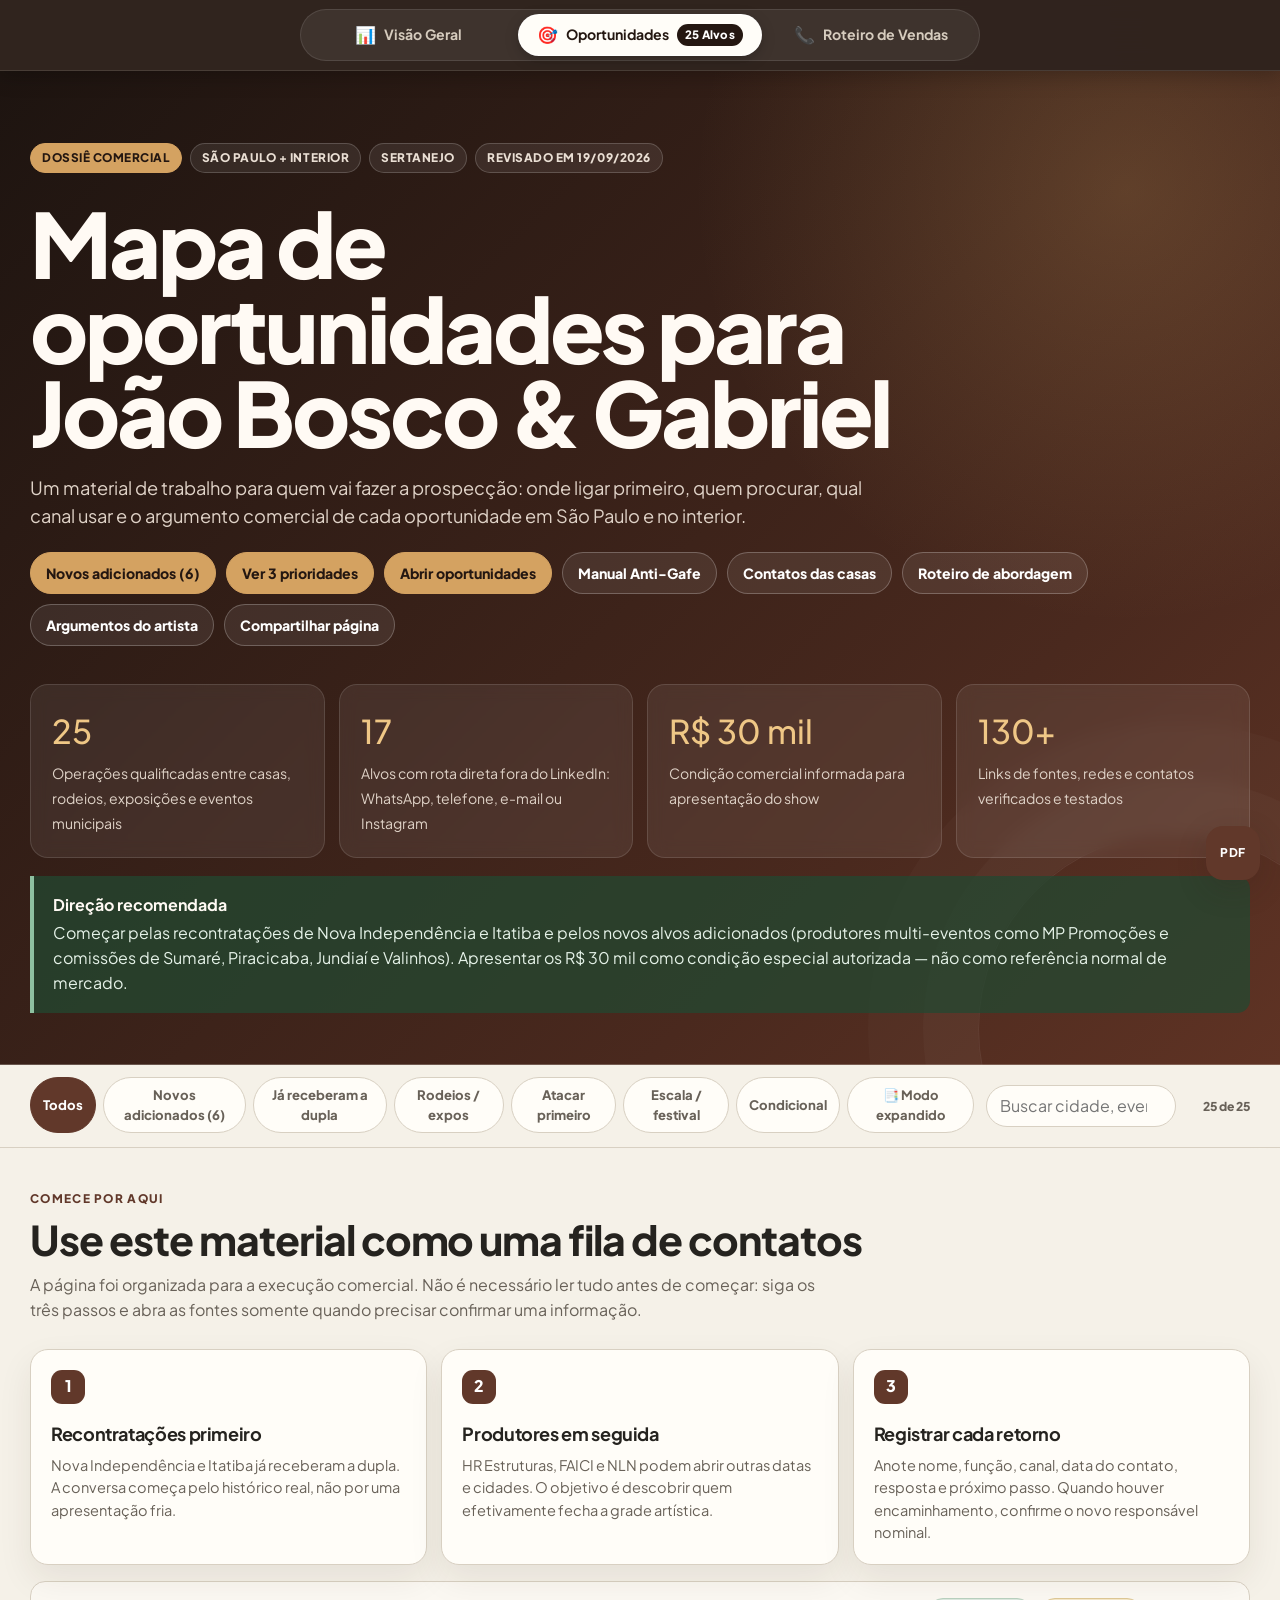
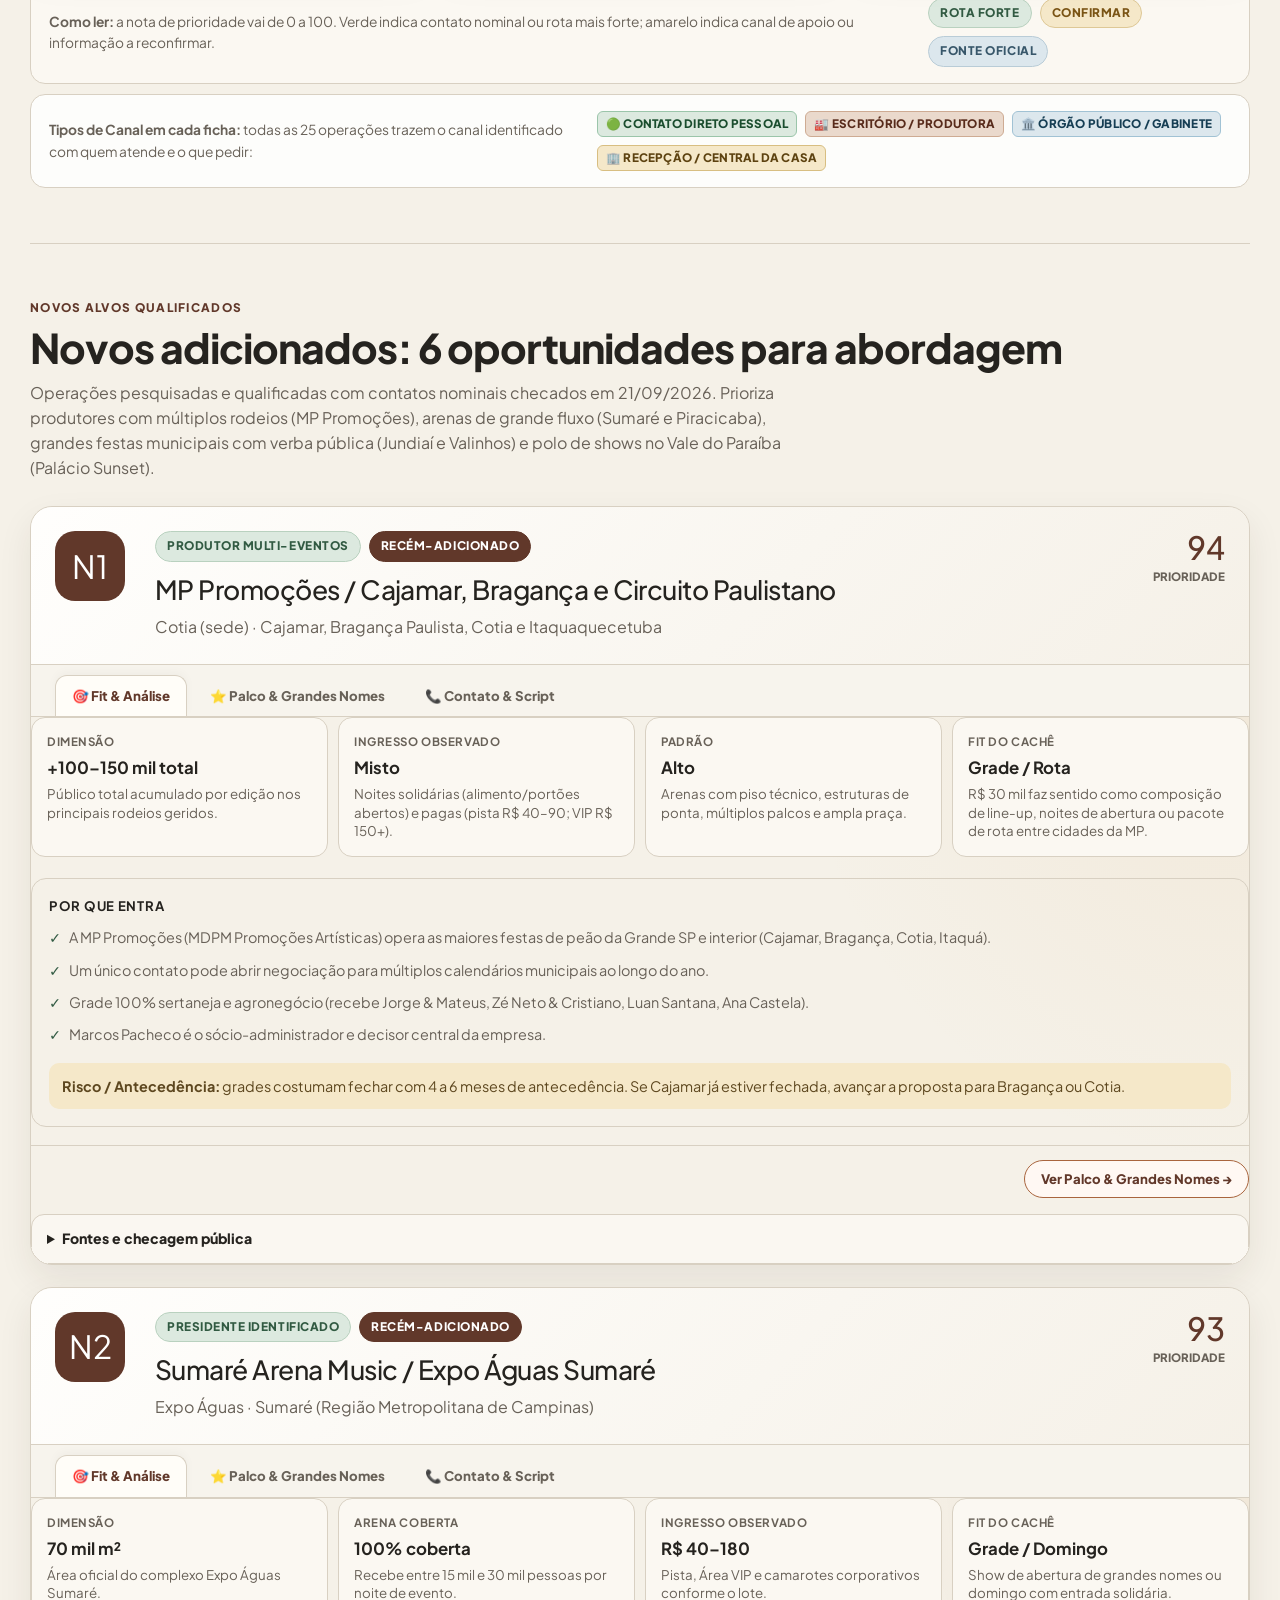
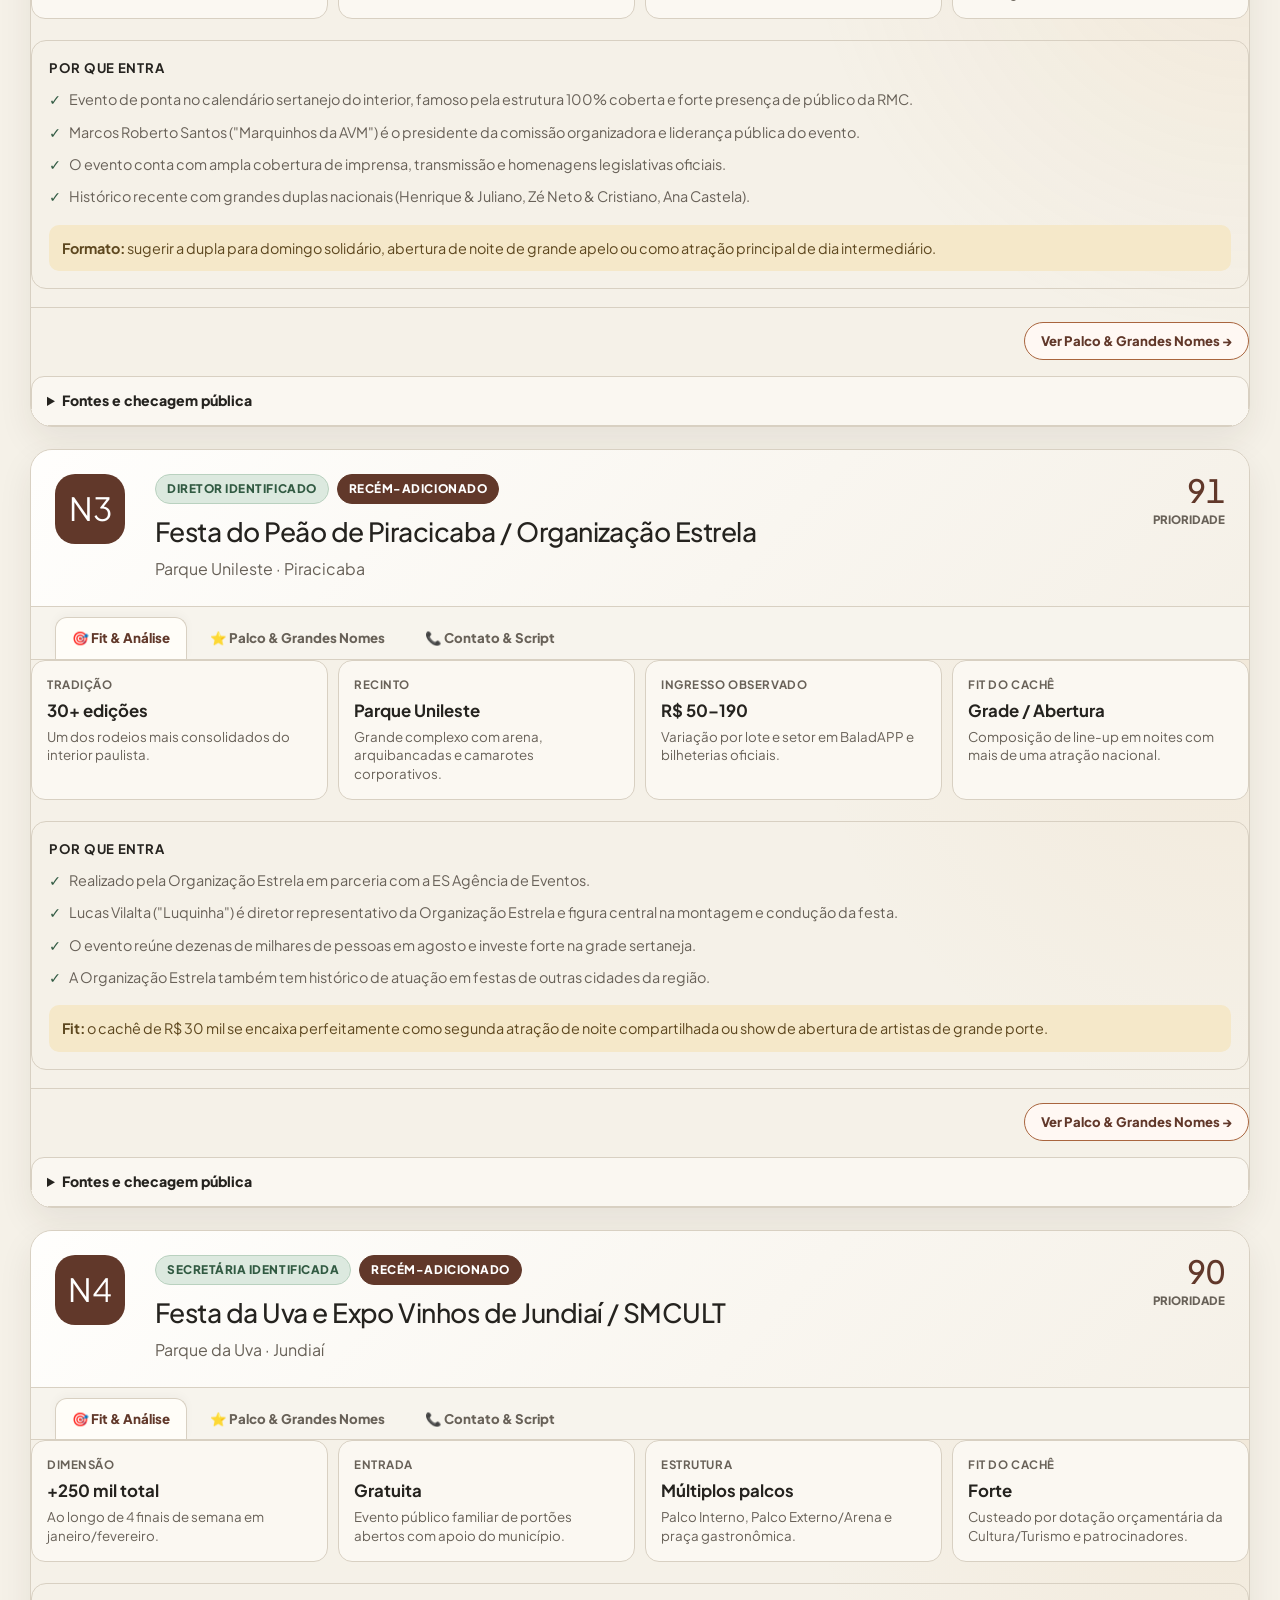
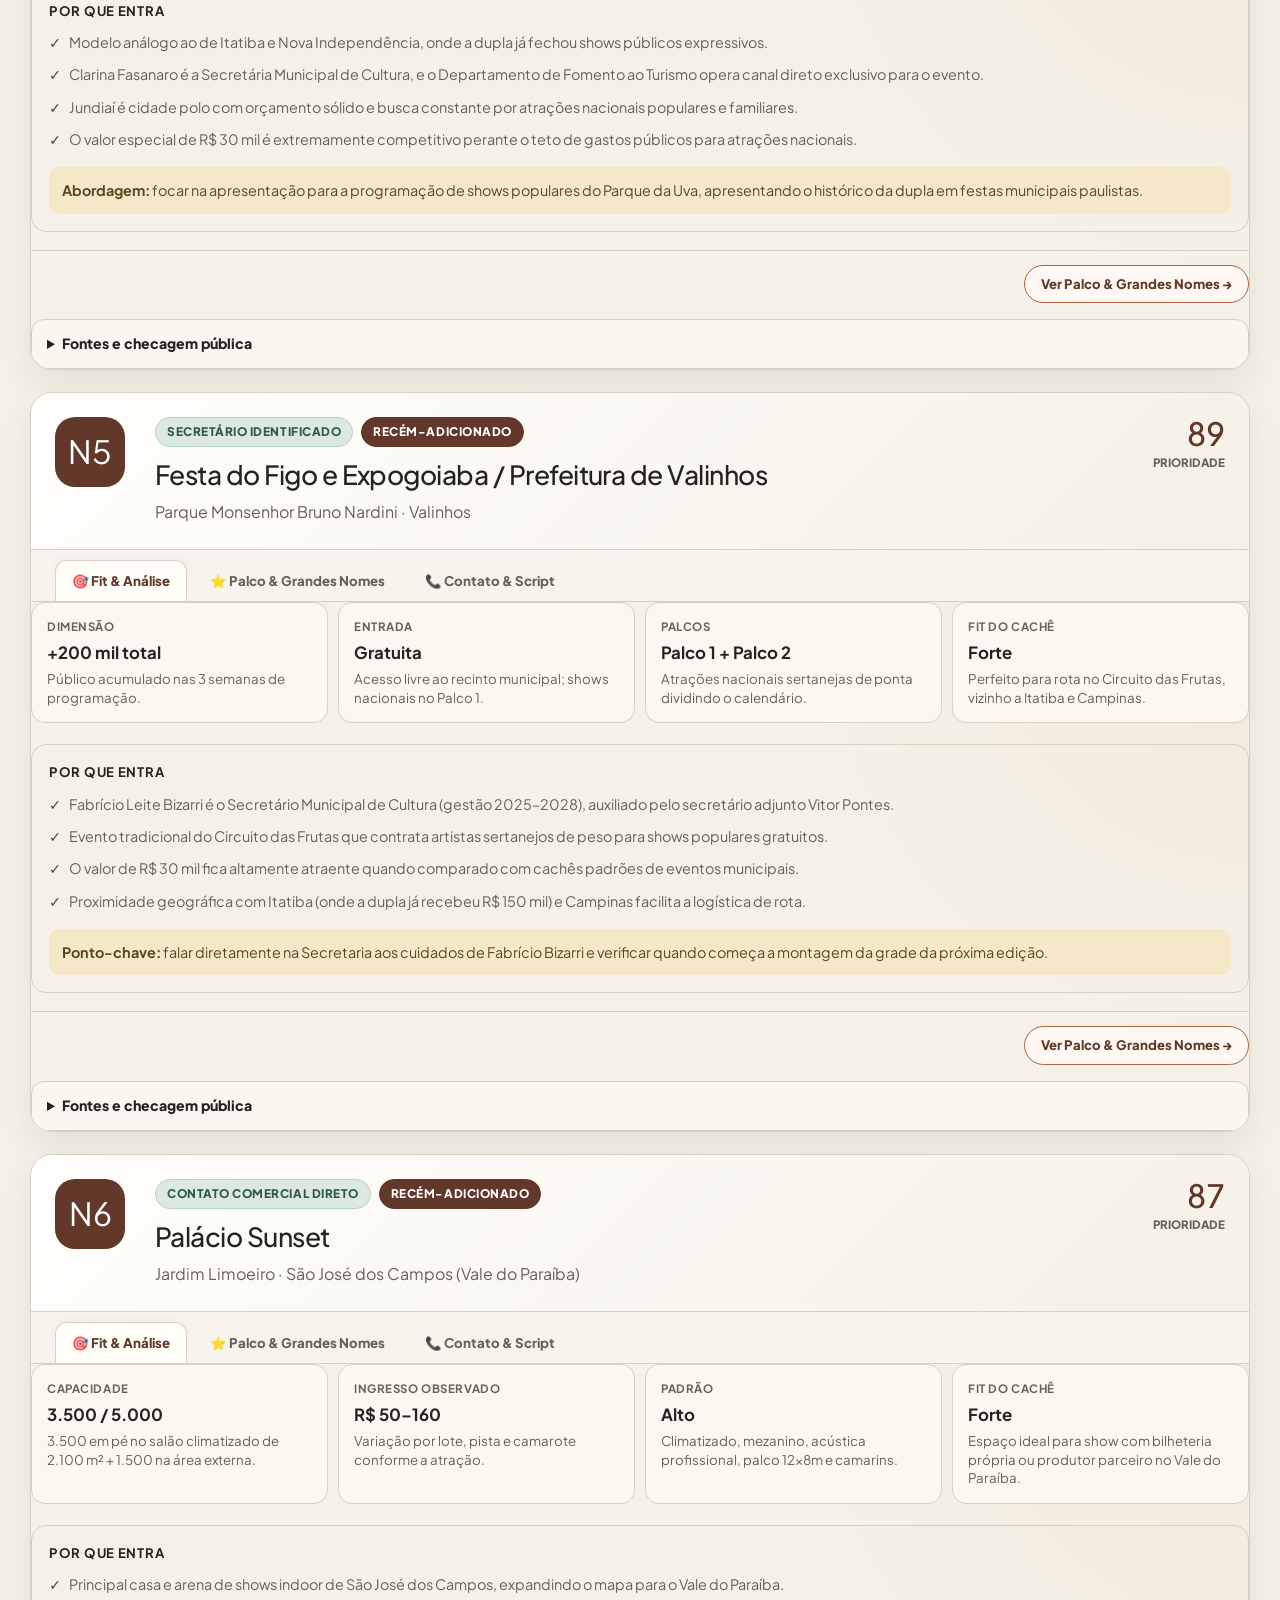
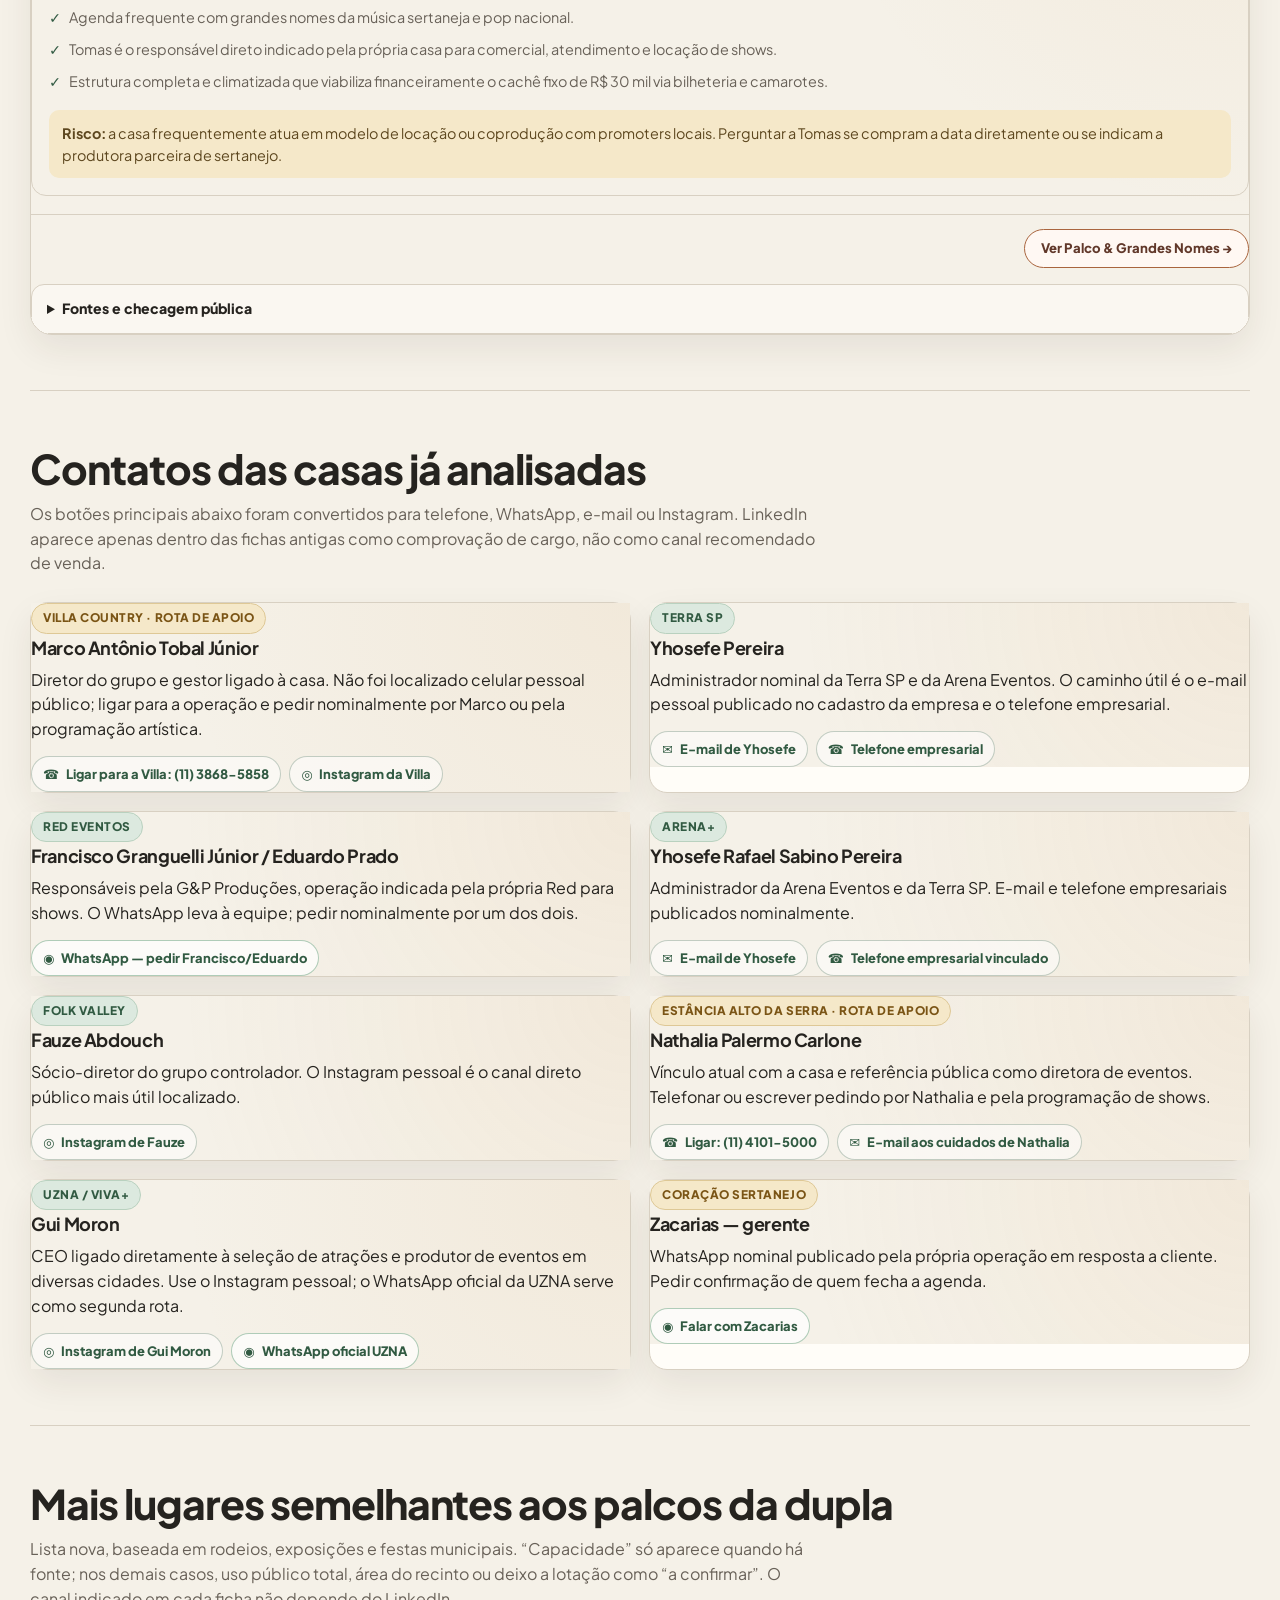
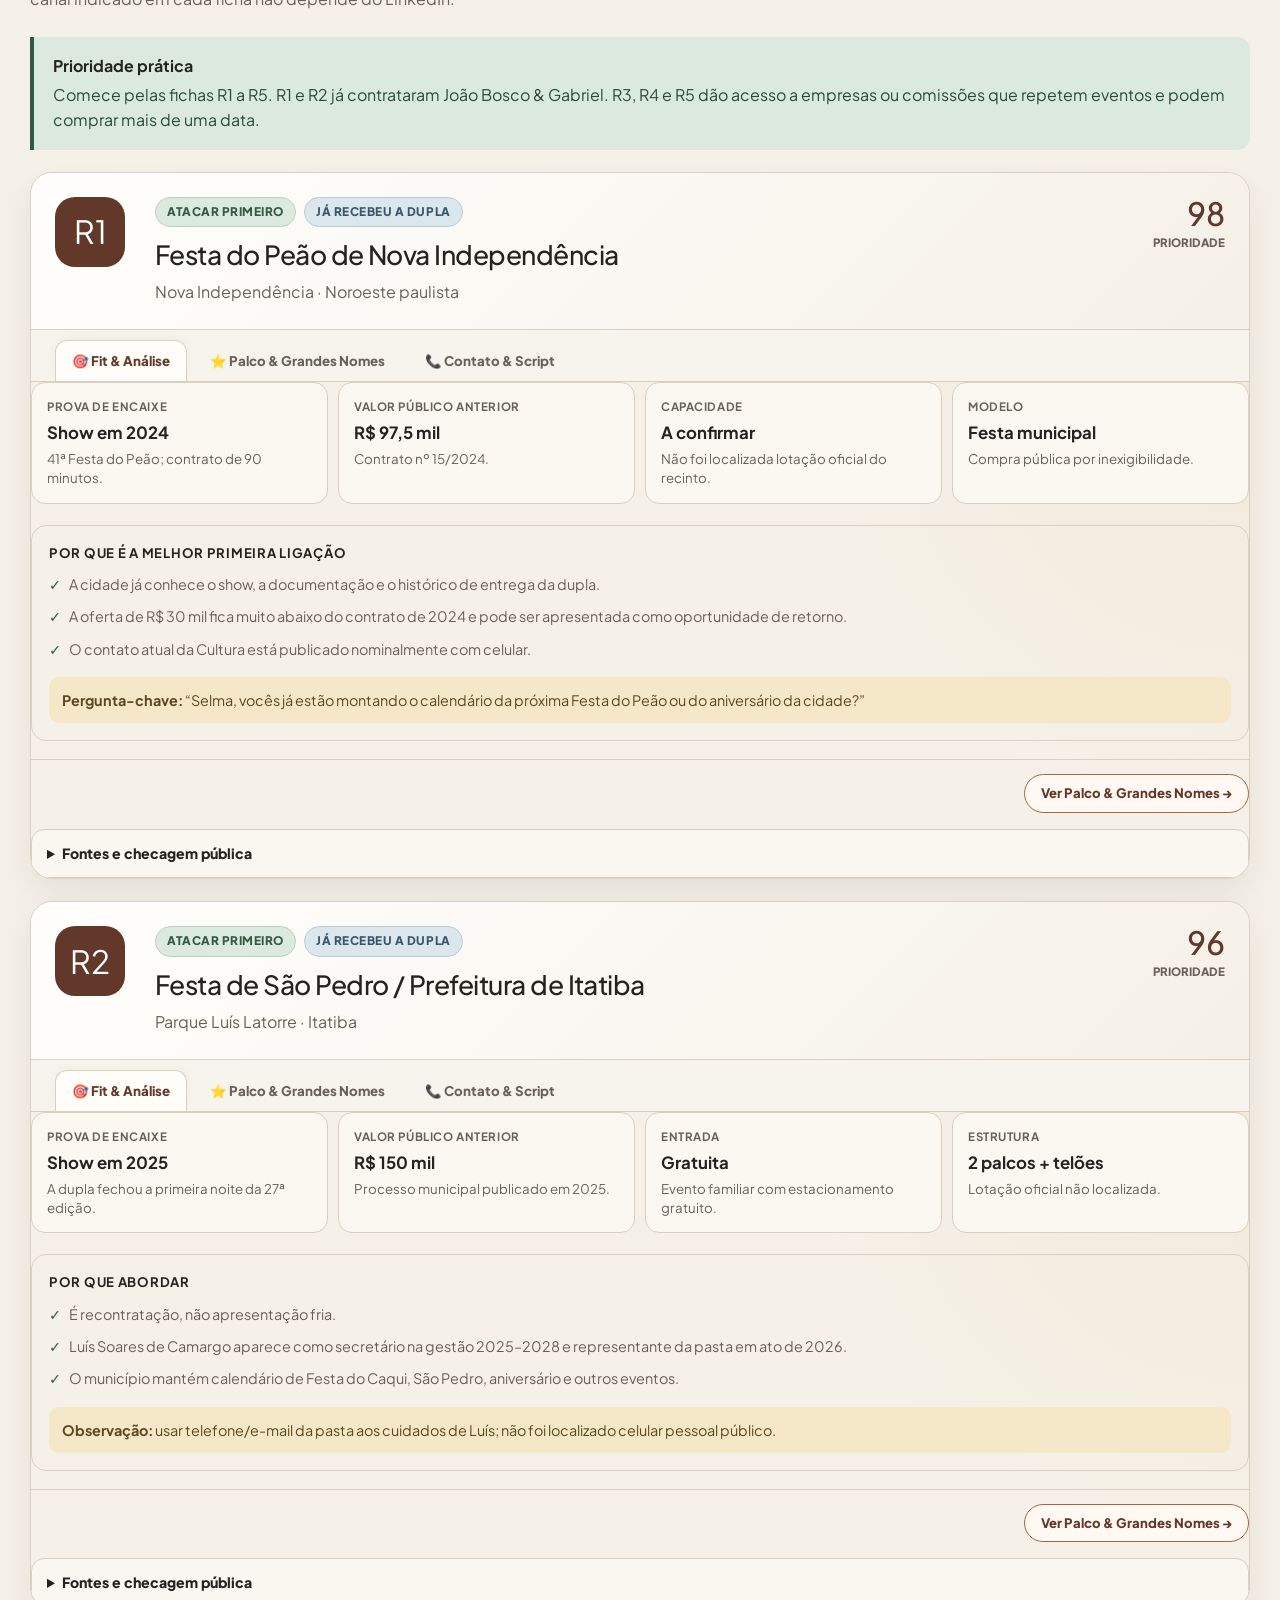
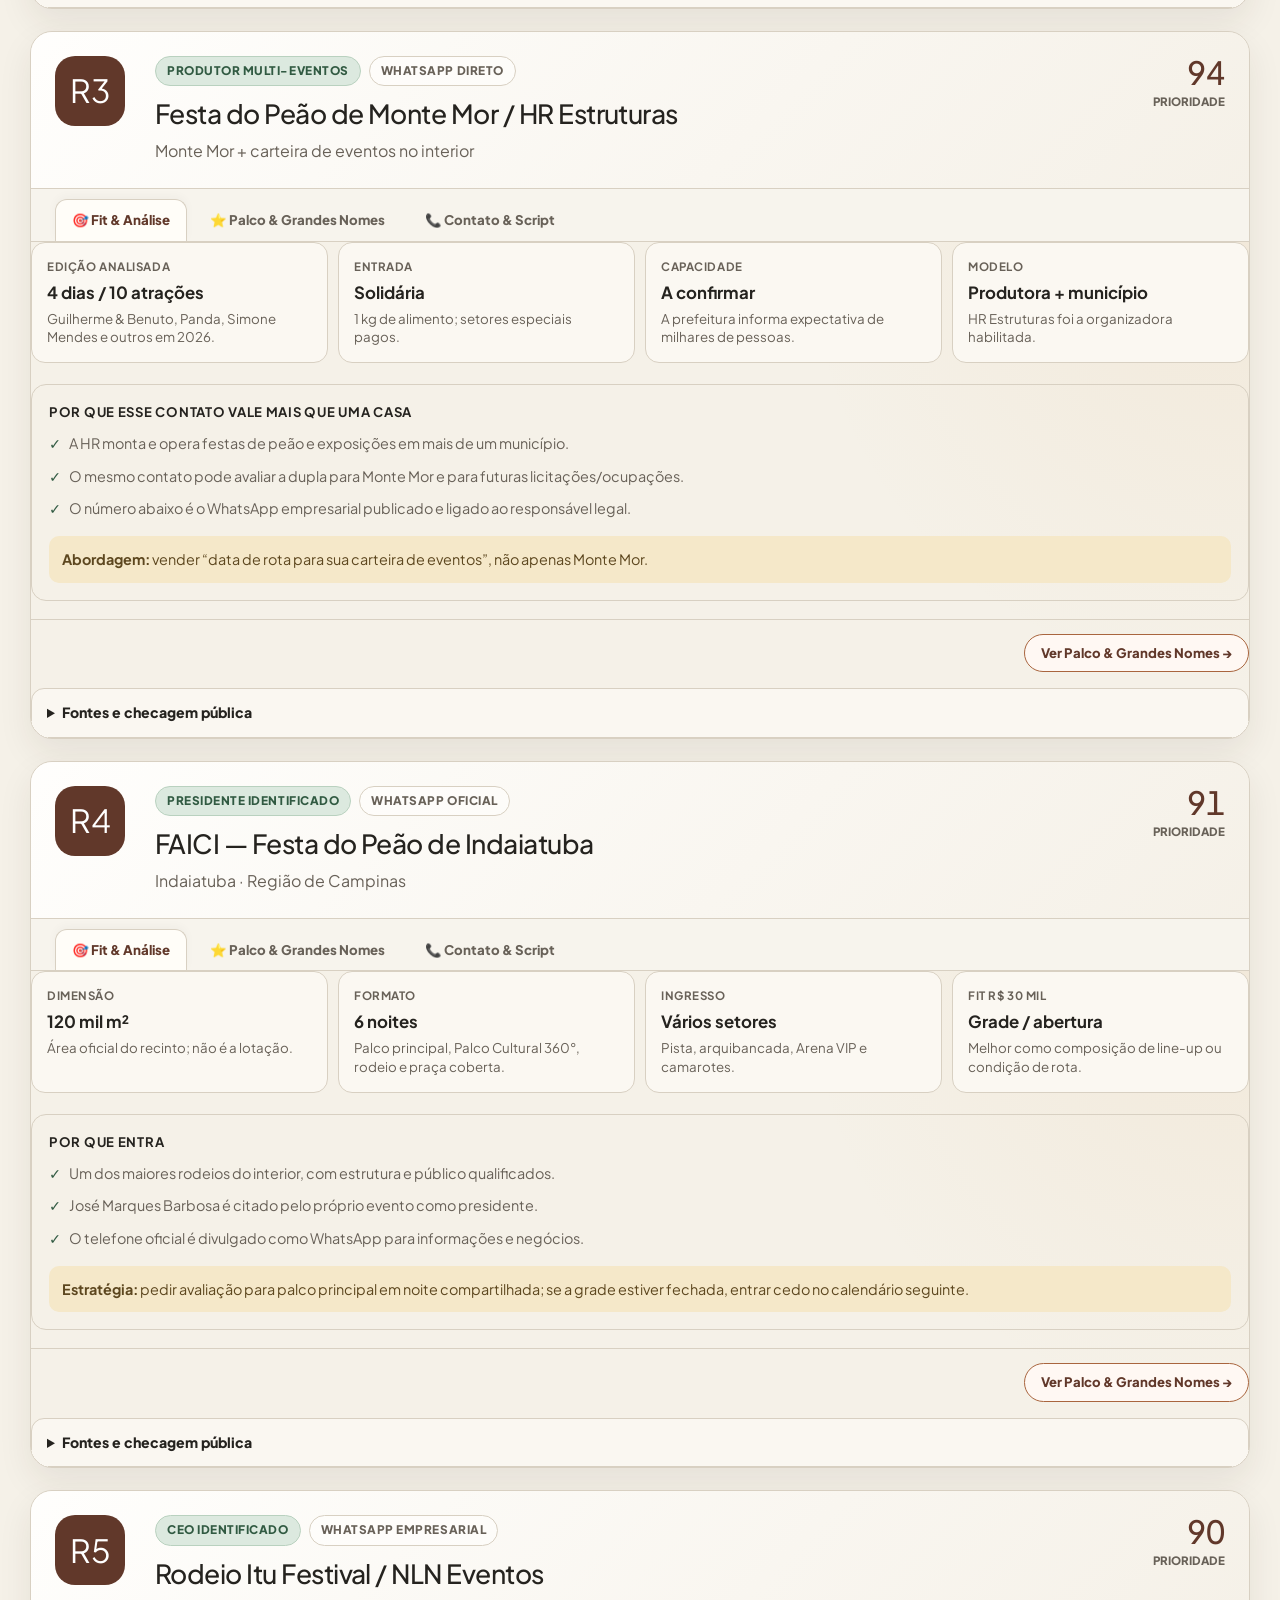
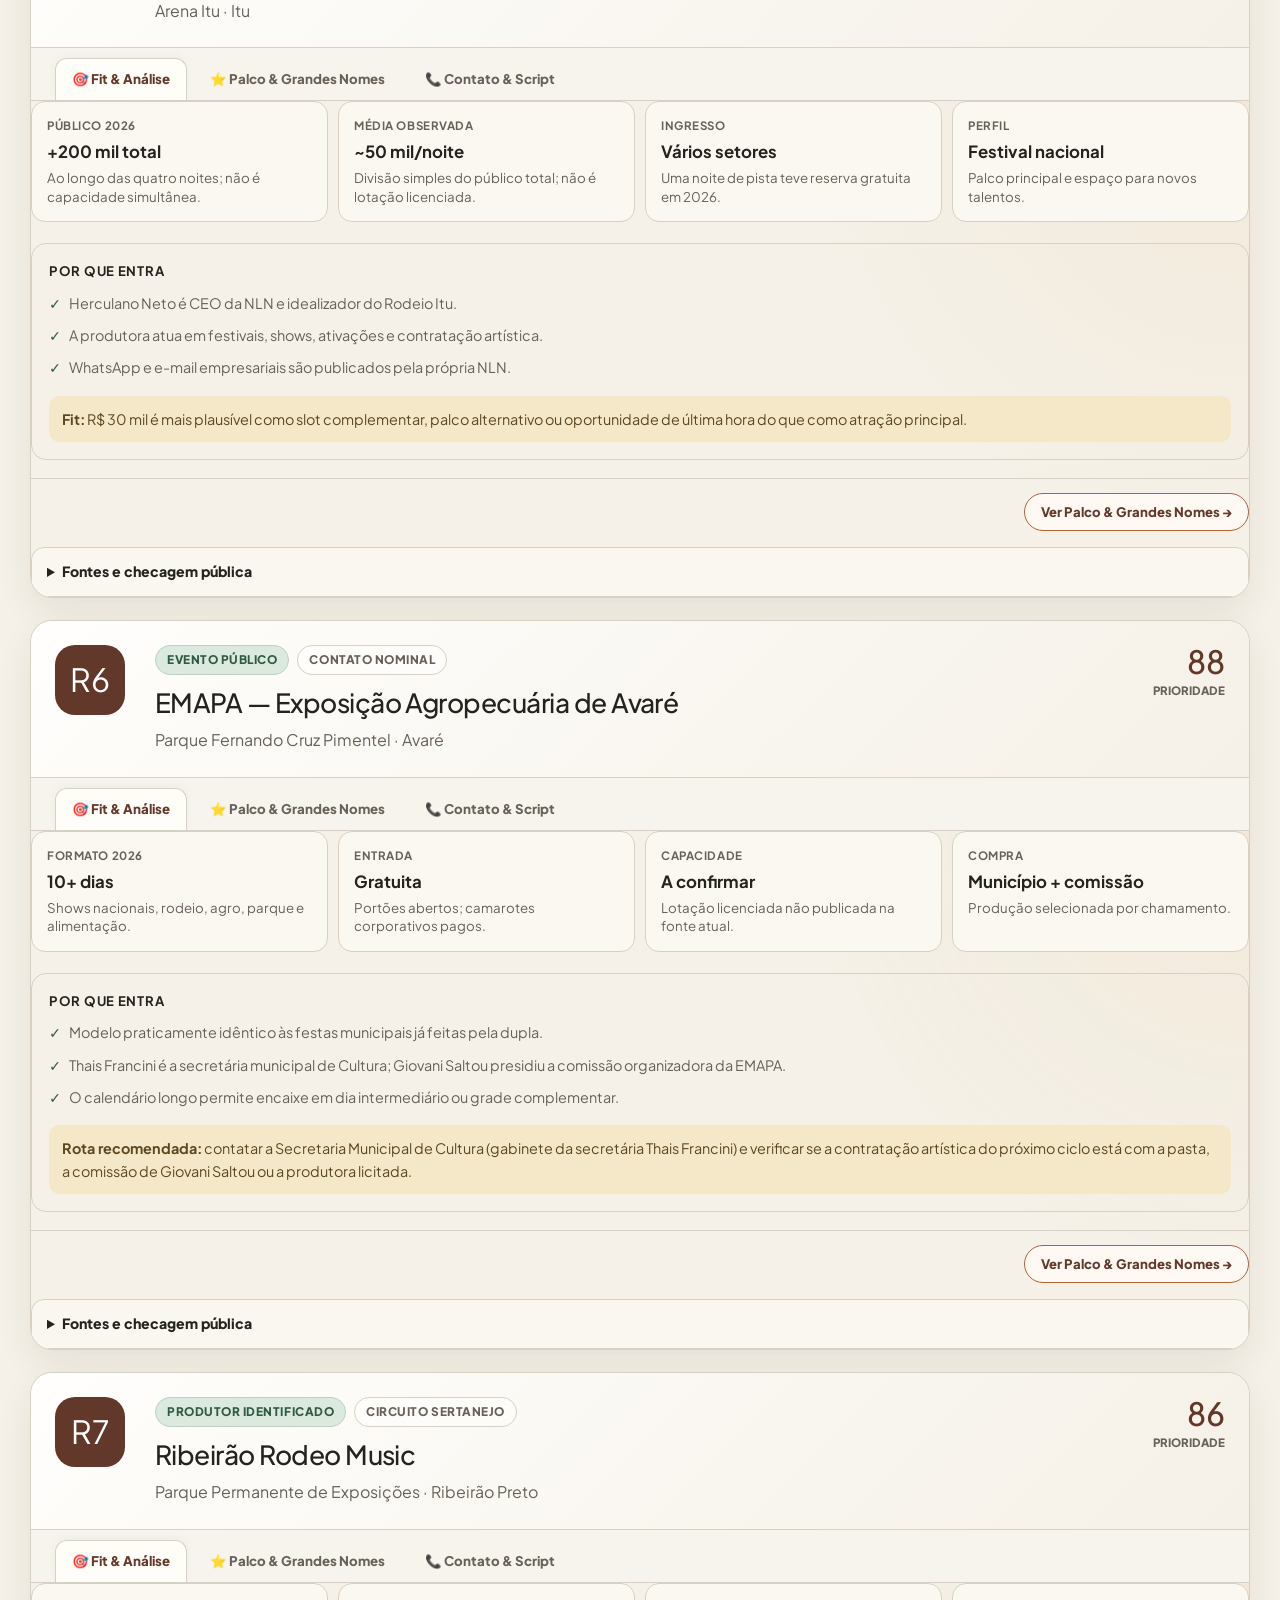
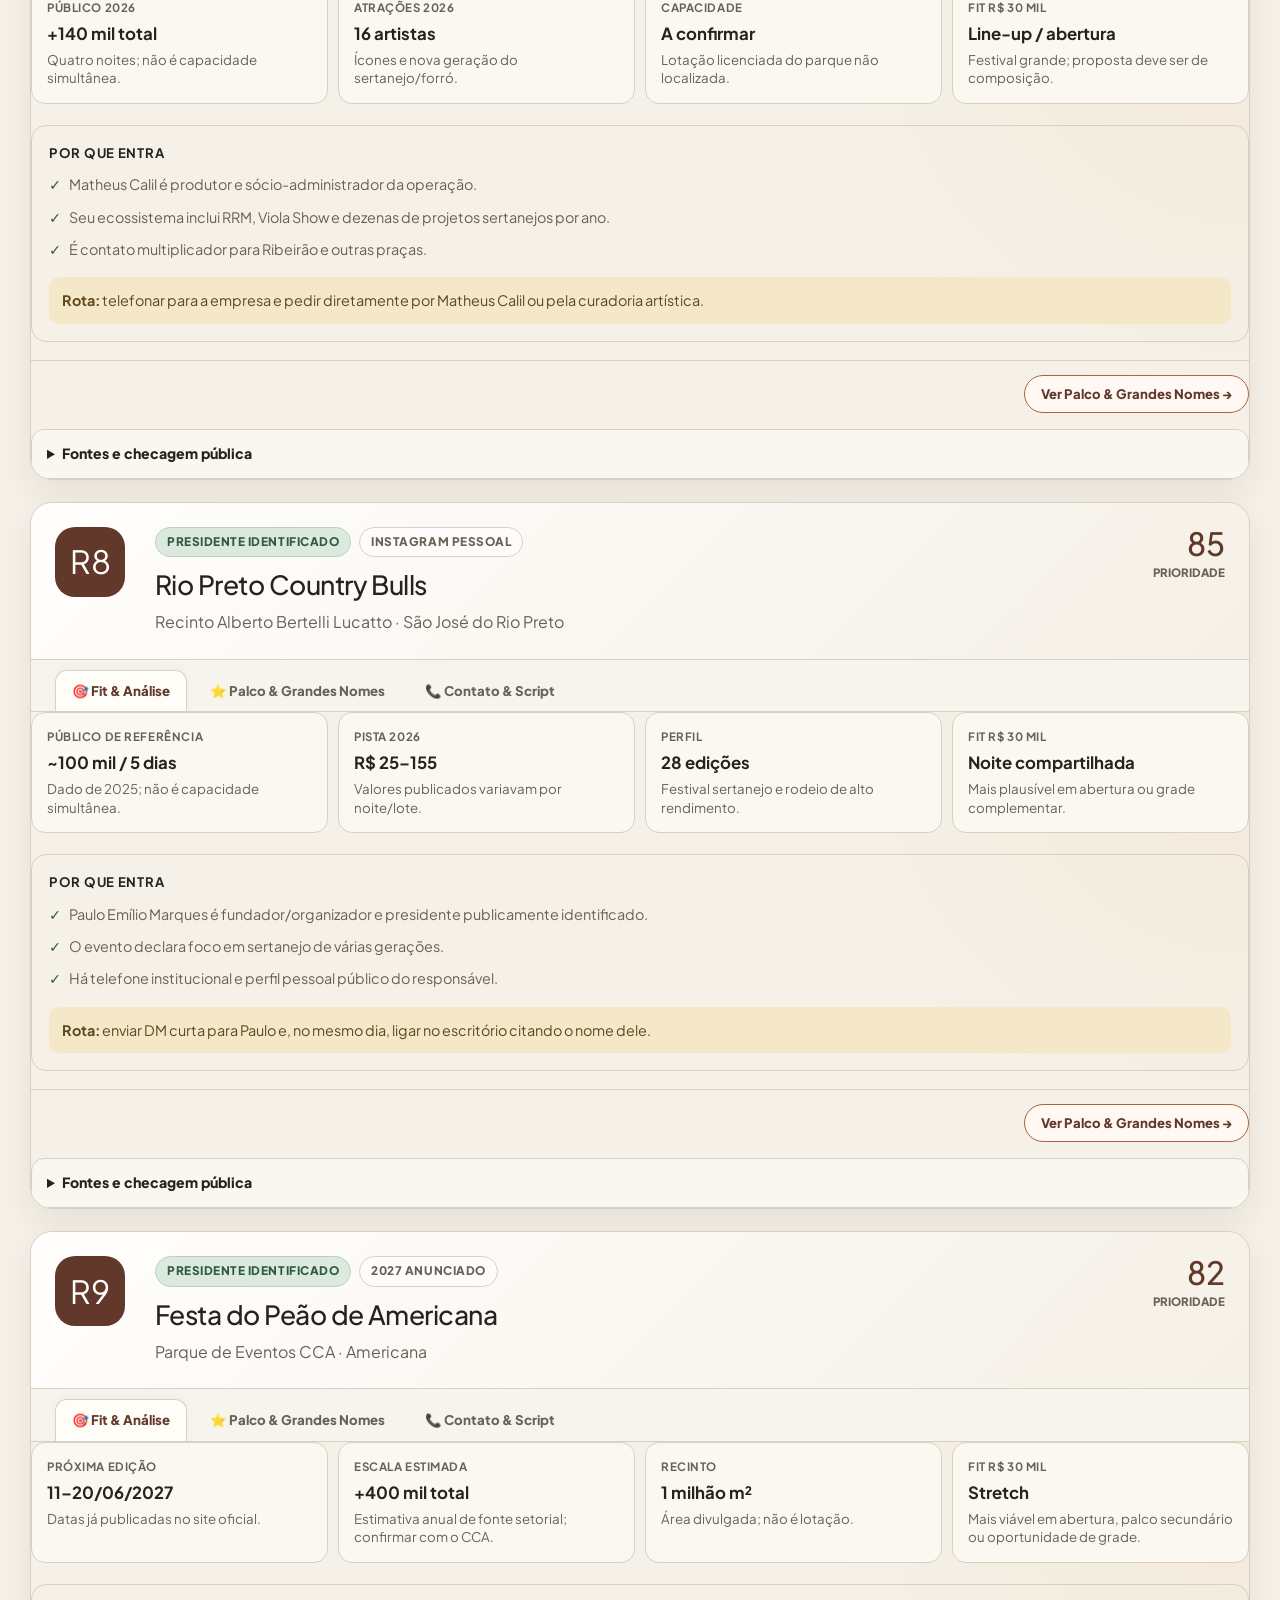
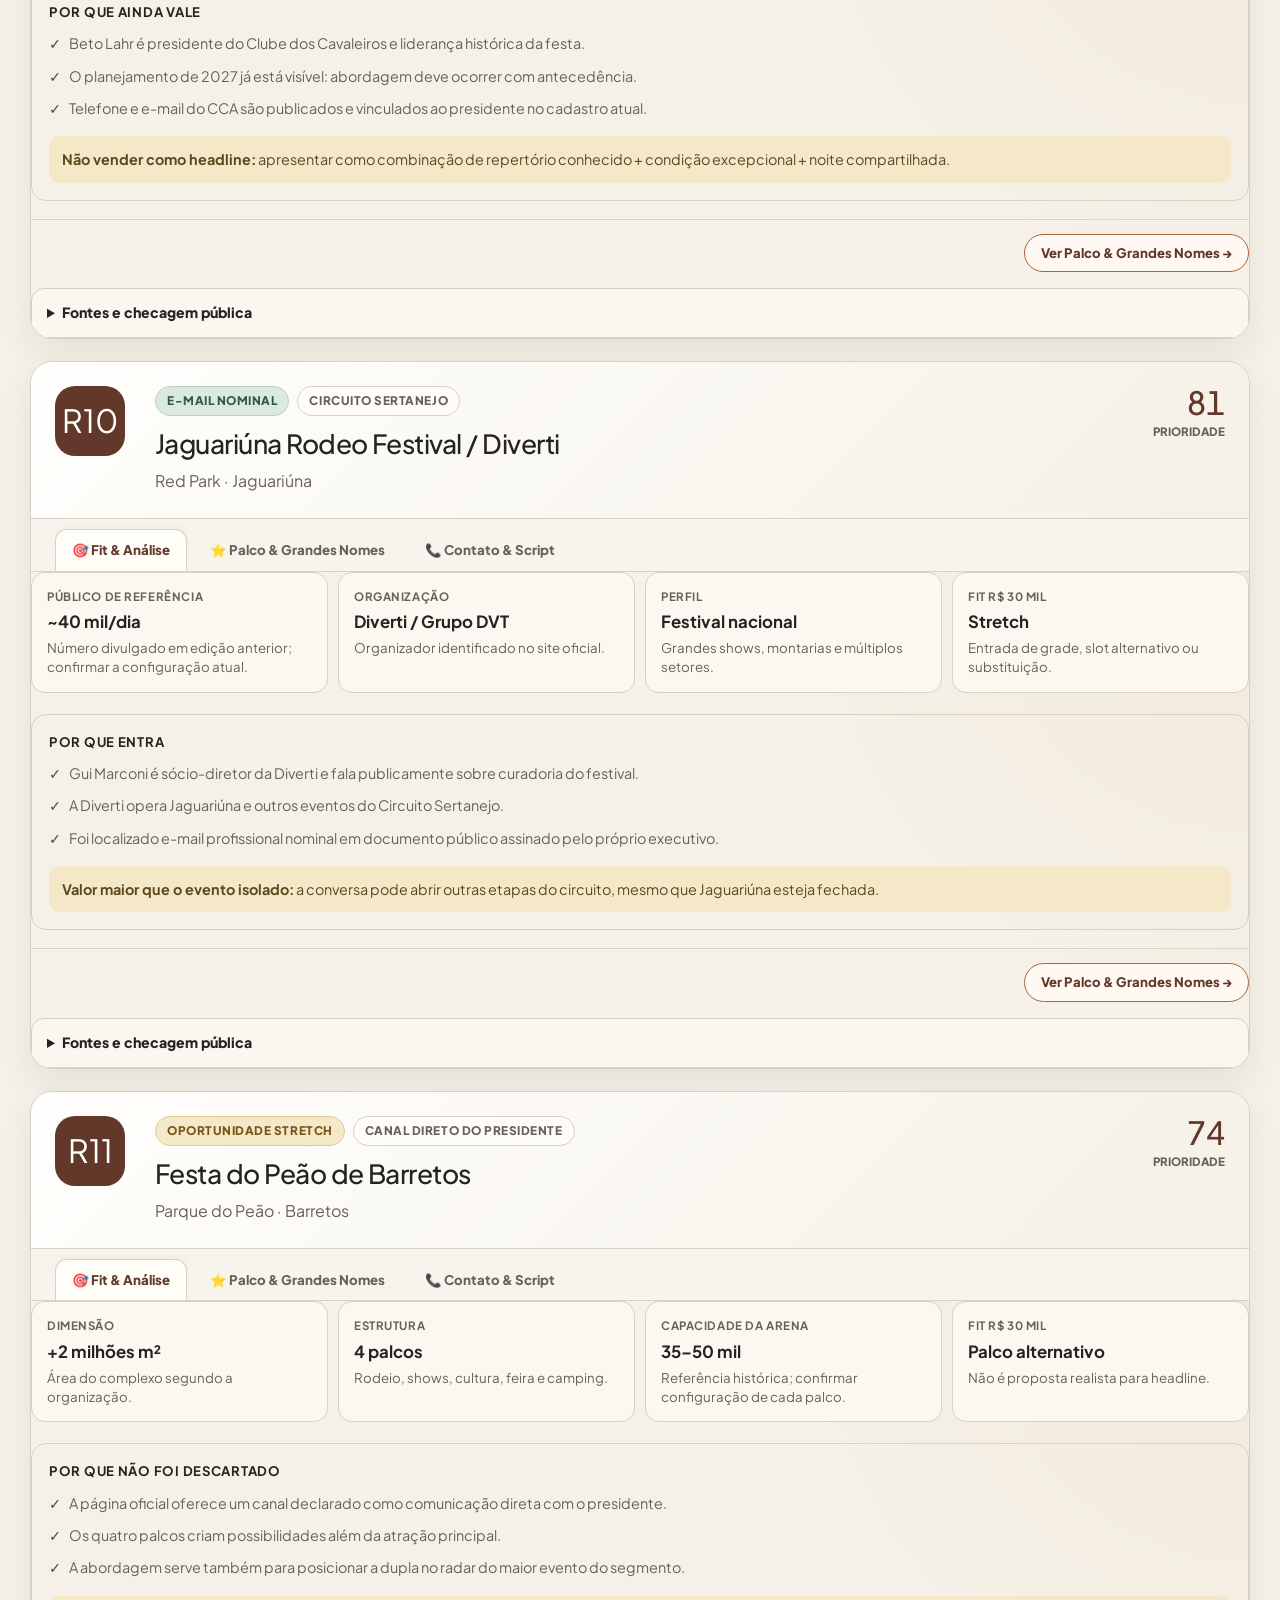
==== commit ee6a4e4b: "Update index.html" ====
--- a/index.html
+++ b/index.html
@@ -1095,51 +1095,454 @@
       }
     }
 
+  
+    /* --- MODERN TYPOGRAPHY: PLUS JAKARTA SANS --- */
+    body, h1, h2, h3, h4, h5, h6, .hero h1, .lead, .panel h3, .venue-title h3,
+    .section-intro, .venue-tab-btn, .button, .tag, .stat, .fact {
+      font-family: 'Plus Jakarta Sans', system-ui, -apple-system, BlinkMacSystemFont, "Segoe UI", Roboto, sans-serif !important;
+    }
+    h1 {
+      font-weight: 800;
+      letter-spacing: -0.035em;
+    }
+    h2 {
+      font-weight: 750;
+      letter-spacing: -0.025em;
+    }
+    h3 {
+      font-weight: 700;
+      letter-spacing: -0.02em;
+    }
+
+    /* --- BULLETPROOF OVERFLOW CONTAINMENT --- */
+    html, body {
+      overflow-x: hidden !important;
+      max-width: 100vw !important;
+      width: 100% !important;
+      margin: 0;
+      padding: 0;
+    }
+
+    /* --- 3 APP VIEWS ARCHITECTURE --- */
+    .app-view {
+      display: none;
+      width: 100%;
+      min-width: 0;
+      overflow-x: hidden;
+      animation: viewFadeIn 0.22s cubic-bezier(0.16, 1, 0.3, 1);
+    }
+    .app-view.active {
+      display: block;
+    }
+
+    @keyframes viewFadeIn {
+      from {
+        opacity: 0;
+        transform: translateY(6px);
+      }
+      to {
+        opacity: 1;
+        transform: translateY(0);
+      }
+    }
+
+    /* --- TOP STICKY NAVIGATION BAR --- */
+    .app-nav-bar {
+      position: sticky;
+      top: 0;
+      z-index: 1000;
+      background: rgba(36, 23, 17, 0.94);
+      backdrop-filter: blur(14px);
+      -webkit-backdrop-filter: blur(14px);
+      border-bottom: 1px solid rgba(216, 208, 194, 0.14);
+      box-shadow: 0 4px 20px rgba(0, 0, 0, 0.25);
+      padding: 9px 0;
+      margin: 0;
+      width: 100%;
+    }
+
+    .app-nav-shell {
+      display: flex;
+      flex-direction: column;
+      align-items: center;
+      gap: 6px;
+      width: min(calc(100% - 32px), var(--max));
+      margin-inline: auto;
+    }
+
+    .app-tabs {
+      display: flex;
+      align-items: center;
+      justify-content: center;
+      gap: 6px;
+      width: 100%;
+      max-width: 680px;
+      background: rgba(255, 255, 255, 0.07);
+      padding: 4px;
+      border-radius: 999px;
+      border: 1px solid rgba(255, 255, 255, 0.1);
+    }
+
+    .app-tab {
+      flex: 1;
+      display: inline-flex;
+      align-items: center;
+      justify-content: center;
+      gap: 8px;
+      padding: 9px 18px;
+      border-radius: 999px;
+      border: 1px solid transparent;
+      background: transparent;
+      color: #d6ccbe;
+      font-family: 'Plus Jakarta Sans', system-ui, sans-serif;
+      font-size: 0.88rem;
+      font-weight: 700;
+      cursor: pointer;
+      transition: all 0.2s cubic-bezier(0.16, 1, 0.3, 1);
+      white-space: nowrap;
+      user-select: none;
+    }
+
+    .app-tab:hover {
+      color: #fff;
+      background: rgba(255, 255, 255, 0.08);
+    }
+
+    .app-tab.active {
+      background: #fffdf8;
+      color: #241711;
+      box-shadow: 0 4px 14px rgba(0, 0, 0, 0.22);
+      border-color: rgba(255, 255, 255, 0.9);
+    }
+
+    .tab-icon {
+      font-size: 1.05rem;
+      line-height: 1;
+    }
+
+    .tab-pill {
+      font-size: 0.72rem;
+      font-weight: 800;
+      padding: 2px 8px;
+      border-radius: 999px;
+      background: #a9653e;
+      color: #fff;
+      letter-spacing: 0.02em;
+    }
+
+    .app-tab.active .tab-pill {
+      background: #241711;
+      color: #fff;
+    }
+
+    .screen-dots-mobile {
+      display: none;
+      justify-content: center;
+      align-items: center;
+      gap: 6px;
+      padding: 2px 0;
+    }
+
+    .screen-dot {
+      width: 6px;
+      height: 6px;
+      border-radius: 50%;
+      background: rgba(255, 255, 255, 0.25);
+      transition: all 0.2s ease;
+    }
+
+    .screen-dot.active {
+      width: 18px;
+      border-radius: 999px;
+      background: #d4a261;
+    }
+
+    .mobile-label { display: none !important; }
+    .desktop-label { display: inline !important; }
+
+    /* --- VIEW HEADERS (SCREENS 1 & 3) --- */
+    .view-header-callout {
+      background: var(--surface);
+      border: 1px solid var(--line);
+      border-radius: var(--radius);
+      padding: 28px 30px;
+      margin-bottom: 24px;
+      box-shadow: var(--shadow);
+    }
+    .view-header-callout h2 {
+      font-size: 1.72rem;
+      margin: 6px 0 8px;
+      color: var(--ink);
+    }
+    .view-header-callout p {
+      color: var(--muted);
+      font-size: 0.95rem;
+      margin: 0;
+      line-height: 1.5;
+    }
+
+    /* --- TOOLBAR STICKY POSITION --- */
+    .toolbar {
+      position: sticky;
+      top: 48px;
+      z-index: 800;
+      background: var(--paper);
+      border-bottom: 1px solid var(--line);
+      width: 100%;
+      max-width: 100vw;
+      overflow: hidden;
+      box-sizing: border-box;
+    }
+
+    .toolbar-inner {
+      display: flex;
+      align-items: center;
+      justify-content: space-between;
+      gap: 12px;
+      width: 100%;
+      max-width: 100%;
+      min-width: 0;
+      box-sizing: border-box;
+    }
+
+    .filters {
+      display: flex !important;
+      flex-wrap: nowrap !important;
+      overflow-x: auto !important;
+      -webkit-overflow-scrolling: touch;
+      scrollbar-width: none;
+      max-width: 100% !important;
+      min-width: 0 !important;
+      flex: 1 1 auto;
+      padding-bottom: 2px;
+    }
+    .filters::-webkit-scrollbar { display: none; }
+
+    .venue-list {
+      display: grid;
+      gap: 22px;
+      width: 100% !important;
+      max-width: 100% !important;
+      min-width: 0 !important;
+      box-sizing: border-box;
+    }
+
+    .venue {
+      overflow: hidden !important;
+      width: 100% !important;
+      max-width: 100% !important;
+      min-width: 0 !important;
+      box-sizing: border-box;
+    }
+
+    .venue-top {
+      max-width: 100% !important;
+      min-width: 0 !important;
+      box-sizing: border-box;
+    }
+
+    .venue-tabs {
+      display: flex !important;
+      flex-wrap: nowrap !important;
+      overflow-x: auto !important;
+      -webkit-overflow-scrolling: touch;
+      scrollbar-width: none;
+      max-width: 100% !important;
+      min-width: 0 !important;
+      box-sizing: border-box;
+    }
+    .venue-tabs::-webkit-scrollbar { display: none; }
+
+    .venue-tab-btn {
+      flex: 0 0 auto !important;
+      white-space: nowrap !important;
+    }
+
+    .venue-body, .tab-pane, .facts, .fact, .tech-specs-grid, .stage-section {
+      max-width: 100% !important;
+      min-width: 0 !important;
+      box-sizing: border-box;
+    }
+
+    /* --- SUTILIZAÇÃO DAS FONTES (RODAPÉ DOS CARDS) --- */
+    .venue-sources {
+      margin-top: 18px;
+      border-top: 1px dashed var(--line);
+      padding-top: 12px;
+    }
+    .venue-sources summary {
+      font-size: 0.74rem;
+      color: #8c8275;
+      cursor: pointer;
+      user-select: none;
+      font-weight: 600;
+      display: inline-flex;
+      align-items: center;
+      gap: 5px;
+      padding: 3px 8px;
+      border-radius: 6px;
+      transition: all 0.15s ease;
+    }
+    .venue-sources summary:hover {
+      color: var(--ink);
+      background: rgba(0, 0, 0, 0.04);
+    }
+    .venue-sources .details-body {
+      font-size: 0.78rem;
+      color: #736b61;
+      padding: 10px 14px;
+      margin-top: 8px;
+      background: #fbf9f4;
+      border-radius: 8px;
+      border: 1px solid #e8e2d7;
+    }
+    .venue-sources .details-body ul {
+      margin: 0;
+      padding-left: 18px;
+    }
+    .venue-sources .details-body li {
+      margin-bottom: 6px;
+    }
+    .venue-sources .details-body a {
+      color: var(--accent);
+      text-decoration: underline;
+      text-underline-offset: 2px;
+    }
+
+    /* Swipe hint */
+    .swipe-hint {
+      display: none;
+      align-items: center;
+      justify-content: center;
+      gap: 6px;
+      font-size: 0.73rem;
+      font-weight: 600;
+      color: #a89d8f;
+      text-align: center;
+      padding: 6px 0;
+    }
+
+    .mobile-dock { display: none !important; }
+
+    @media (max-width: 650px) {
+      .app-nav-bar {
+        padding: 6px 0;
+      }
+      .app-nav-shell {
+        width: calc(100% - 16px) !important;
+        max-width: 100% !important;
+        padding-inline: 0 !important;
+      }
+      .app-tabs {
+        width: 100% !important;
+        max-width: 100% !important;
+        gap: 3px !important;
+        padding: 3px !important;
+      }
+      .app-tab {
+        flex: 1 1 0 !important;
+        min-width: 0 !important;
+        padding: 7px 2px !important;
+        font-size: 0.74rem !important;
+        gap: 4px !important;
+        justify-content: center !important;
+      }
+      .app-tab .tab-icon {
+        font-size: 0.82rem !important;
+      }
+      .app-tab .tab-label {
+        font-size: 0.72rem !important;
+        font-weight: 750 !important;
+        white-space: nowrap;
+        letter-spacing: -0.015em;
+      }
+      .tab-pill {
+        display: none !important;
+      }
+      .mobile-label {
+        display: inline !important;
+      }
+      .desktop-label {
+        display: none !important;
+      }
+      .screen-dots-mobile {
+        display: flex;
+      }
+      .swipe-hint {
+        display: flex;
+      }
+      .view-header-callout {
+        padding: 18px 16px;
+      }
+      .view-header-callout h2 {
+        font-size: 1.32rem;
+      }
+      .app-view .shell {
+        max-width: calc(100% - 20px) !important;
+        width: calc(100% - 20px) !important;
+      }
+      .toolbar {
+        top: 42px;
+        padding: 8px 0;
+      }
+      .toolbar-inner {
+        flex-direction: column;
+        align-items: stretch;
+        gap: 8px;
+      }
+      .toolbar-tools {
+        width: 100%;
+        display: flex;
+        gap: 8px;
+      }
+      .search {
+        flex: 1 1 auto;
+        min-width: 0;
+      }
+    }
+
   </style>
 </head>
 <body>
-  
-
-  
-  
-  <!-- BARRA DE NAVEGAÇÃO ENTRE AS 3 TELAS -->
+
+  <!-- BARRA DE NAVEGAÇÃO SUPERIOR ENTRE AS 3 TELAS -->
   <nav class="app-nav-bar" id="appNavBar" aria-label="Navegação entre telas">
     <div class="shell app-nav-shell">
       <div class="app-tabs" role="tablist">
         <button class="app-tab" id="tabBtnGeral" type="button" data-screen="geral" role="tab" aria-selected="false">
           <span class="tab-icon">📊</span>
-          <span class="tab-label">Visão Geral</span>
+          <span class="tab-label"><span class="desktop-label">Visão </span>Geral</span>
         </button>
         <button class="app-tab active" id="tabBtnOportunidades" type="button" data-screen="oportunidades" role="tab" aria-selected="true">
           <span class="tab-icon">🎯</span>
-          <span class="tab-label">Oportunidades</span>
-          <span class="tab-pill">25 Alvos</span>
+          <span class="tab-label"><span class="desktop-label">Oportunidades</span><span class="mobile-label">Alvos</span></span>
+          <span class="tab-pill desktop-label">25 Alvos</span>
         </button>
         <button class="app-tab" id="tabBtnRoteiro" type="button" data-screen="roteiro" role="tab" aria-selected="false">
           <span class="tab-icon">📞</span>
-          <span class="tab-label">Roteiro de Vendas</span>
+          <span class="tab-label">Roteiro<span class="desktop-label"> de Vendas</span></span>
         </button>
       </div>
-    </div>
-    <div class="screen-indicator-bar" id="screenIndicatorBar">
-      <span class="screen-dot" data-dot="geral"></span>
-      <span class="screen-dot active" data-dot="oportunidades"></span>
-      <span class="screen-dot" data-dot="roteiro"></span>
+      <div class="screen-dots-mobile" id="screenDotsMobile">
+        <span class="screen-dot" data-dot="geral"></span>
+        <span class="screen-dot active" data-dot="oportunidades"></span>
+        <span class="screen-dot" data-dot="roteiro"></span>
+      </div>
     </div>
   </nav>
 
-  <div class="screens-viewport" id="screensViewport">
-    <div class="screens-track" id="screensTrack">
-      
-        <!-- TELA 1: 📊 VISÃO GERAL & INTELIGÊNCIA (ESQUERDA) -->
-        <div class="app-screen-pane" id="screenGeral" data-screen="geral" role="tabpanel">
-          <div class="shell" style="padding-top:24px">
-            <div class="screen-header-callout">
-              <span class="section-kicker">Inteligência de Mercado</span>
-              <h2>Visão Geral da Prospecção &amp; Validação Artística</h2>
-              <p>Contexto comercial de João Bosco &amp; Gabriel, histórico de apresentações reais, modelo financeiro do cachê de R$ 30 mil e filtros de qualidade.</p>
-            </div>
-            <section id="artista">
+
+    <!-- ==========================================
+         TELA 1: 📊 VISÃO GERAL & INTELIGÊNCIA (ESQUERDA)
+         ========================================== -->
+    <div class="app-view" id="viewGeral" role="tabpanel" aria-labelledby="tabBtnGeral">
+      <div class="shell" style="padding-top:28px">
+        <div class="view-header-callout">
+          <span class="section-kicker">Inteligência de Mercado</span>
+          <h2>Visão Geral da Prospecção &amp; Validação da Dupla</h2>
+          <p>Contexto comercial de João Bosco &amp; Gabriel, histórico de apresentações reais, modelo financeiro do cachê especial de R$ 30 mil e filtros de qualidade.</p>
+        </div>
+        <section id="artista">
       <h2>Leitura comercial de João Bosco &amp; Gabriel</h2>
       <p class="section-intro">A dupla não deve ser apresentada como aposta desconhecida. O argumento é “artista nacional com repertório reconhecido, números comprováveis e oportunidade especial de contratação”.</p>
       <div class="grid-3">
@@ -1165,7 +1568,7 @@
         </ul></div>
       </details>
     </section>
-            <section id="historico">
+        <section id="historico">
       <h2>O padrão real de lugares onde a dupla já tocou</h2>
       <p class="section-intro">As fontes mostram que João Bosco &amp; Gabriel trabalham bem em eventos públicos e agrosertanejos de vários dias. Isso muda a prospecção: além de casas, entram prefeituras, comissões de festa e produtoras de rodeio.</p>
       <div class="grid-3">
@@ -1177,7 +1580,7 @@
         <article class="panel"><div class="panel-body"><span class="tag mid">Leitura comercial</span><h3>O produto é “festa pronta”, não só balada</h3><p>A combinação recorrente é sertanejo nacional + rodeio/feira + várias atrações + receita pública, patrocínio, camarote ou bar. Esse modelo é mais parecido com o histórico da dupla do que uma casa pequena dependente apenas de ingresso.</p></div></article>
       </div>
     </section>
-            <section id="viabilidade">
+        <section id="viabilidade">
       <h2>Economia: leitura rápida do cachê</h2>
       <p class="section-intro">Abaixo, receita bruta teórica a 70% da capacidade e ingresso médio de R$ 75 — apenas um teste de escala, antes de taxas, impostos, marketing, técnica, equipe, ECAD, hospitalidade e demais custos.</p>
       <div class="grid-3">
@@ -1190,7 +1593,7 @@
         <p>Uma casa de 8 ou 12 mil lugares pode ter escala financeira, mas pode exigir um artista muito maior para headline. Já uma casa menor pode comprar o show se monetizar bem bar, mesas, camarotes, patrocínio ou evento fechado.</p>
       </div>
     </section>
-            <section id="descartados">
+        <section id="descartados">
       <h2>Lugares pesquisados e não priorizados</h2>
       <p class="section-intro">Não foram descartados por “serem ruins”, e sim porque a escala não parece compatível com R$ 30 mil ou porque faltou evidência suficiente.</p>
       <div class="excluded">
@@ -1199,7 +1602,7 @@
         <article class="excluded-card"><h3>Casas antigas/rebatizadas</h3><p>Wood’s, Villa Mix e nomes históricos apareceram em fontes antigas, mas não entraram sem comprovação atual de operação, capacidade e contato.</p></article>
       </div>
     </section>
-            <section id="metodologia">
+        <section id="metodologia">
       <h2>Limites da pesquisa</h2>
       <div class="grid-2">
         <div class="panel"><div class="panel-body"><h3>O que está confirmado</h3><p>Estruturas e contatos oficiais foram priorizados. Sócios foram ligados às empresas por cadastros públicos atuais; redes sociais foram conectadas a sites oficiais, páginas institucionais ou perfis públicos convergentes.</p></div></div>
@@ -1214,12 +1617,15 @@
         <p>Os 104 endereços HTTP/HTTPS únicos presentes nesta versão responderam com sucesso no teste final, incluindo sites oficiais, fontes, redes sociais e botões de WhatsApp. Links de e-mail e telefone tiveram o formato conferido; a existência da caixa, o atendimento do número e a entrega da mensagem só podem ser comprovados com o contato real.</p>
       </div>
     </section>
-          </div>
-        </div>
-      
-        <!-- TELA 2: 🎯 25 OPORTUNIDADES & ALVOS (MEIO - PRINCIPAL) -->
-        <div class="app-screen-pane active" id="screenOportunidades" data-screen="oportunidades" role="tabpanel">
-          <header class="hero">
+      </div>
+    </div>
+
+
+    <!-- ==========================================
+         TELA 2: 🎯 25 OPORTUNIDADES & ALVOS (MEIO - PRINCIPAL)
+         ========================================== -->
+    <div class="app-view active" id="viewOportunidades" role="tabpanel" aria-labelledby="tabBtnOportunidades">
+      <header class="hero">
     <div class="shell">
       <div class="eyebrow">
         <span class="tag primary">Dossiê comercial</span>
@@ -1253,7 +1659,7 @@
       </div>
     </div>
   </header>
-          <section class="toolbar" aria-label="Filtros da shortlist">
+      <section class="toolbar" aria-label="Filtros da shortlist">
     <div class="shell toolbar-inner">
       <div class="filters">
         <button class="filter active" type="button" data-filter="all">Todos</button>
@@ -1271,8 +1677,11 @@
       </div>
     </div>
   </section>
-          <div class="shell">
-            <section class="quick-start" id="comecar">
+      <div class="shell">
+        <div class="swipe-hint">
+          <span>👈 Arraste para os lados para alternar entre as 3 telas 👉</span>
+        </div>
+        <section class="quick-start" id="comecar">
       <span class="section-kicker">Comece por aqui</span>
       <h2>Use este material como uma fila de contatos</h2>
       <p class="section-intro">A página foi organizada para a execução comercial. Não é necessário ler tudo antes de começar: siga os três passos e abra as fontes somente quando precisar confirmar uma informação.</p>
@@ -1295,7 +1704,7 @@
         </div>
       </div>
     </section>
-            <section id="novos-adicionados">
+        <section id="novos-adicionados">
       <span class="section-kicker">Novos alvos qualificados</span>
       <h2>Novos adicionados: 6 oportunidades para abordagem</h2>
       <p class="section-intro">Operações pesquisadas e qualificadas com contatos nominais checados em 21/09/2026. Prioriza produtores com múltiplos rodeios (MP Promoções), arenas de grande fluxo (Sumaré e Piracicaba), grandes festas municipais com verba pública (Jundiaí e Valinhos) e polo de shows no Vale do Paraíba (Palácio Sunset).</p>
@@ -2377,7 +2786,7 @@
 
       </div>
     </section>
-            <section id="contatos">
+        <section id="contatos">
       <h2>Contatos das casas já analisadas</h2>
       <p class="section-intro">Os botões principais abaixo foram convertidos para telefone, WhatsApp, e-mail ou Instagram. LinkedIn aparece apenas dentro das fichas antigas como comprovação de cargo, não como canal recomendado de venda.</p>
       <div class="grid-2">
@@ -2391,7 +2800,7 @@
         <article class="panel"><div class="panel-body"><span class="tag mid">Coração Sertanejo</span><h3>Zacarias — gerente</h3><p>WhatsApp nominal publicado pela própria operação em resposta a cliente. Pedir confirmação de quem fecha a agenda.</p><div class="contact-actions"><a href="https://wa.me/5511987326651?text=Ol%C3%A1%2C%20Zacarias.%20Represento%20Jo%C3%A3o%20Bosco%20%26%20Gabriel%20e%20gostaria%20de%20conversar%20sobre%20uma%20data%20especial%20na%20casa." target="_blank" rel="noopener">Falar com Zacarias</a></div></div></article>
       </div>
     </section>
-            <section id="mais-lugares">
+        <section id="mais-lugares">
       <h2>Mais lugares semelhantes aos palcos da dupla</h2>
       <p class="section-intro">Lista nova, baseada em rodeios, exposições e festas municipais. “Capacidade” só aparece quando há fonte; nos demais casos, uso público total, área do recinto ou deixo a lotação como “a confirmar”. O canal indicado em cada ficha não depende do LinkedIn.</p>
       <div class="notice success">
@@ -3774,7 +4183,7 @@
 
       </div>
     </section>
-            <section id="shortlist">
+        <section id="shortlist">
       <h2>Shortlist detalhada</h2>
       <p class="section-intro">Cada ficha agora começa por uma pessoa nominal. “Contato direto” significa mensagem para o perfil, e-mail ou WhatsApp daquela pessoa; não significa que todos estejam publicamente confirmados como talent buyers. Essa diferença está escrita em cada caso.</p>
 
@@ -5064,18 +5473,21 @@
 </article>
       </div>
     </section>
-          </div>
-        </div>
-      
-        <!-- TELA 3: 📞 ROTEIRO & ABORDAGEM COMERCIAL (DIREITA) -->
-        <div class="app-screen-pane" id="screenRoteiro" data-screen="roteiro" role="tabpanel">
-          <div class="shell" style="padding-top:24px">
-            <div class="screen-header-callout">
-              <span class="section-kicker">Execução Comercial</span>
-              <h2>Roteiro de Abordagem &amp; Argumentação de Vendas</h2>
-              <p>Scripts prontos de WhatsApp e ligação, ordem tática de prioridade e regras de ouro para não passar vergonha com os contratantes.</p>
-            </div>
-            <section id="ordem">
+      </div>
+    </div>
+
+
+    <!-- ==========================================
+         TELA 3: 📞 ROTEIRO & ABORDAGEM COMERCIAL (DIREITA)
+         ========================================== -->
+    <div class="app-view" id="viewRoteiro" role="tabpanel" aria-labelledby="tabBtnRoteiro">
+      <div class="shell" style="padding-top:28px">
+        <div class="view-header-callout">
+          <span class="section-kicker">Execução Comercial</span>
+          <h2>Roteiro de Abordagem &amp; Argumentação de Vendas</h2>
+          <p>Scripts prontos de WhatsApp e ligação telefônica, ordem recomendada de abordagem e regras práticas para o vendedor falar com segurança.</p>
+        </div>
+        <section id="ordem">
       <h2>Ordem de abordagem recomendada</h2>
       <p class="section-intro">A ordem agora privilegia quem já contratou a dupla e quem pode abrir mais de uma praça. Todos os primeiros caminhos abaixo funcionam sem depender do LinkedIn.</p>
       <div class="grid-3">
@@ -5103,7 +5515,7 @@
         <p>O tamanho da casa permite o cachê, mas o comprador vai perguntar quanto o artista movimenta naquela praça. O vendedor deve ter em mãos público comprovado, streaming e redes por região, vídeo ao vivo, rider enxuto e duas ou três datas possíveis.</p>
       </div>
     </section>
-            <section id="roteiro">
+        <section id="roteiro">
       <h2>Como fazer o primeiro contato</h2>
       <p class="section-intro">Como a dupla já tem reconhecimento nacional, a primeira mensagem deve parecer uma oportunidade concreta de agenda — curta, pessoal e com a razão específica do encaixe naquela operação.</p>
       <div class="grid-2">
@@ -5129,7 +5541,7 @@
         </div>
       </div>
     </section>
-            <section id="manual-anti-gafe">
+        <section id="manual-anti-gafe">
       <span class="section-kicker">Segurança operacional na prospecção</span>
       <h2>Manual de Abordagem: Como não passar vergonha no primeiro contato</h2>
       <p class="section-intro">O maior risco em vendas artísticas é mandar mensagem informal como se estivesse no celular pessoal do presidente, quando na verdade quem atende é uma recepção ou assistente de produção. Abaixo, todos os contatos do dossiê estão classificados por quem realmente atende e qual frase exata deve ser dita.</p>
@@ -5300,192 +5712,165 @@
         </article>
       </div>
     </section>
-          </div>
-        </div>
+      </div>
     </div>
-  </div>
-
-
-  <footer>
+
+<footer>
     <div class="shell">Pesquisa comercial para João Bosco &amp; Gabriel revisada em 19 de setembro de 2026. Preços, agenda, cargos e telefones podem mudar; reconfirmar antes de enviar proposta ou contrato.</div>
   </footer>
-
-  <nav class="mobile-dock" aria-label="Atalhos da página">
-    <a href="#novos-adicionados">Novos (6)</a>
-    <a href="#manual-anti-gafe">Anti-Gafe</a>
-    <a href="#mais-lugares">Oportunidades</a>
-    <a href="#roteiro">Roteiro</a>
-  </nav>
-
-  <button class="print-button" type="button" onclick="window.print()" aria-label="Imprimir ou salvar a página em PDF">Imprimir / salvar PDF</button>
-
+<button class="print-button" type="button" onclick="window.print()" aria-label="Imprimir ou salvar a página em PDF">Imprimir / salvar PDF</button>
   <script>
-    // --- 3 DYNAMIC SCREENS NAVIGATION LOGIC ---
-    const screensViewport = document.getElementById('screensViewport');
-    const screensTrack = document.getElementById('screensTrack');
-    const appTabs = document.querySelectorAll('.app-tab');
-    const screenDots = document.querySelectorAll('.screen-dot');
-    const screenPanes = document.querySelectorAll('.app-screen-pane');
-
-    const screensMap = {
-      'geral': 0,
-      'oportunidades': 1,
-      'roteiro': 2
+    // --- 3 VIEWS SWITCHING & MOBILE TOUCH SWIPE LOGIC ---
+    const screens = ['geral', 'oportunidades', 'roteiro'];
+    let currentScreen = 'oportunidades';
+
+    const tabButtons = {
+      geral: document.getElementById('tabBtnGeral'),
+      oportunidades: document.getElementById('tabBtnOportunidades'),
+      roteiro: document.getElementById('tabBtnRoteiro')
     };
 
-    let currentScreenIndex = 1; // Start on Oportunidades (Screen 2)
-
-    function goToScreen(screenName, smooth = true) {
-      if (!(screenName in screensMap)) return;
-      currentScreenIndex = screensMap[screenName];
-
-      // Update Tab Buttons
-      appTabs.forEach(tab => {
-        const isActive = tab.dataset.screen === screenName;
-        tab.classList.toggle('active', isActive);
-        tab.setAttribute('aria-selected', isActive ? 'true' : 'false');
+    const views = {
+      geral: document.getElementById('viewGeral'),
+      oportunidades: document.getElementById('viewOportunidades'),
+      roteiro: document.getElementById('viewRoteiro')
+    };
+
+    const dots = document.querySelectorAll('.screen-dot');
+
+    function switchView(targetScreen, scrollUp = true) {
+      if (!screens.includes(targetScreen)) return;
+      currentScreen = targetScreen;
+
+      // Toggle views visibility
+      screens.forEach(s => {
+        if (views[s]) {
+          views[s].classList.toggle('active', s === targetScreen);
+        }
+        if (tabButtons[s]) {
+          tabButtons[s].classList.toggle('active', s === targetScreen);
+          tabButtons[s].setAttribute('aria-selected', s === targetScreen ? 'true' : 'false');
+        }
       });
 
-      // Update Dots
-      screenDots.forEach(dot => {
-        dot.classList.toggle('active', dot.dataset.dot === screenName);
+      // Update mobile dots
+      dots.forEach(d => {
+        d.classList.toggle('active', d.dataset.dot === targetScreen);
       });
 
-      // Update Desktop Transform
-      const isMobile = window.innerWidth <= 650;
-      if (isMobile) {
-        const targetPane = document.getElementById('screen' + screenName.charAt(0).toUpperCase() + screenName.slice(1));
-        if (targetPane) {
-          screensViewport.scrollTo({
-            left: targetPane.offsetLeft,
-            behavior: smooth ? 'smooth' : 'instant'
-          });
-        }
-      } else {
-        screensTrack.style.transform = `translateX(-${currentScreenIndex * 33.333333}%)`;
-        window.scrollTo({ top: 0, behavior: smooth ? 'smooth' : 'instant' });
+      if (scrollUp) {
+        window.scrollTo({ top: 0, behavior: 'smooth' });
       }
     }
 
-    // Tab button click handlers
-    appTabs.forEach(tab => {
-      tab.addEventListener('click', () => {
-        goToScreen(tab.dataset.screen);
-      });
+    // Attach click listeners to tabs
+    Object.keys(tabButtons).forEach(screen => {
+      const btn = tabButtons[screen];
+      if (btn) {
+        btn.addEventListener('click', () => switchView(screen, true));
+      }
     });
 
-    // Touch swipe listener for mobile via Scroll-Snap
-    if (screensViewport) {
-      let scrollTimeout;
-      screensViewport.addEventListener('scroll', () => {
-        if (window.innerWidth > 650) return;
-        clearTimeout(scrollTimeout);
-        scrollTimeout = setTimeout(() => {
-          const scrollLeft = screensViewport.scrollLeft;
-          const paneWidth = window.innerWidth;
-          const activeIdx = Math.round(scrollLeft / paneWidth);
-          const screenNames = ['geral', 'oportunidades', 'roteiro'];
-          const activeName = screenNames[activeIdx] || 'oportunidades';
-          
-          appTabs.forEach(tab => {
-            const isActive = tab.dataset.screen === activeName;
-            tab.classList.toggle('active', isActive);
-            tab.setAttribute('aria-selected', isActive ? 'true' : 'false');
-          });
-          screenDots.forEach(dot => {
-            dot.classList.toggle('active', dot.dataset.dot === activeName);
-          });
-        }, 60);
-      }, { passive: true });
-    }
-
-    // Touch Swipe gestures for desktop / trackpad support
+    // --- MOBILE TOUCH SWIPE GESTURE SUPPORT ---
     let touchStartX = 0;
+    let touchStartY = 0;
     let touchEndX = 0;
+    let touchEndY = 0;
 
     document.addEventListener('touchstart', e => {
       touchStartX = e.changedTouches[0].screenX;
+      touchStartY = e.changedTouches[0].screenY;
     }, { passive: true });
 
     document.addEventListener('touchend', e => {
       touchEndX = e.changedTouches[0].screenX;
-      handleSwipeGesture();
+      touchEndY = e.changedTouches[0].screenY;
+      handleTouchSwipe();
     }, { passive: true });
 
-    function handleSwipeGesture() {
+    function handleTouchSwipe() {
       const diffX = touchEndX - touchStartX;
-      if (Math.abs(diffX) > 85 && window.innerWidth > 650) {
-        // Swipe left -> go right
-        if (diffX < 0 && currentScreenIndex < 2) {
-          const screens = ['geral', 'oportunidades', 'roteiro'];
-          goToScreen(screens[currentScreenIndex + 1]);
+      const diffY = touchEndY - touchStartY;
+
+      // Only trigger if horizontal swipe is substantial and greater than vertical movement
+      if (Math.abs(diffX) > 65 && Math.abs(diffX) > Math.abs(diffY) * 1.4) {
+        const curIdx = screens.indexOf(currentScreen);
+        // Swiping right (finger moves ->) goes to screen on the left (e.g. Oportunidades -> Geral)
+        if (diffX > 0 && curIdx > 0) {
+          switchView(screens[curIdx - 1], true);
         }
-        // Swipe right -> go left
-        else if (diffX > 0 && currentScreenIndex > 0) {
-          const screens = ['geral', 'oportunidades', 'roteiro'];
-          goToScreen(screens[currentScreenIndex - 1]);
+        // Swiping left (finger moves <-) goes to screen on the right (e.g. Oportunidades -> Roteiro)
+        else if (diffX < 0 && curIdx < screens.length - 1) {
+          switchView(screens[curIdx + 1], true);
         }
       }
     }
 
-    // Header buttons shortcut routing
+    // --- LINK SHORTCUT ROUTING & AUTO-SWITCHING ---
     document.addEventListener('click', e => {
-      const btn = e.target.closest('a[href^="#"]');
-      if (!btn) return;
-      const href = btn.getAttribute('href');
-      if (['#artista', '#historico', '#viabilidade', '#descartados', '#metodologia'].includes(href)) {
+      const link = e.target.closest('a[href^="#"]');
+      if (!link) return;
+      const href = link.getAttribute('href');
+
+      if (['#artista', '#historico', '#viabilidade', '#descartados', '#metodologia', '#geral', '#viewGeral'].includes(href)) {
         e.preventDefault();
-        goToScreen('geral');
-        setTimeout(() => {
-          const target = document.querySelector(href);
-          if (target) target.scrollIntoView({ behavior: 'smooth' });
-        }, 150);
-      } else if (['#ordem', '#roteiro', '#manual-anti-gafe'].includes(href)) {
+        switchView('geral', false);
+        if (href !== '#geral' && href !== '#viewGeral') {
+          setTimeout(() => {
+            const el = document.querySelector(href);
+            if (el) el.scrollIntoView({ behavior: 'smooth' });
+          }, 80);
+        }
+      } else if (['#ordem', '#roteiro', '#manual-anti-gafe', '#vendas', '#viewRoteiro'].includes(href)) {
         e.preventDefault();
-        goToScreen('roteiro');
-        setTimeout(() => {
-          const target = document.querySelector(href);
-          if (target) target.scrollIntoView({ behavior: 'smooth' });
-        }, 150);
-      } else if (['#novos-adicionados', '#contatos', '#mais-lugares', '#shortlist', '#comecar'].includes(href)) {
+        switchView('roteiro', false);
+        if (href !== '#roteiro' && href !== '#vendas' && href !== '#viewRoteiro') {
+          setTimeout(() => {
+            const el = document.querySelector(href);
+            if (el) el.scrollIntoView({ behavior: 'smooth' });
+          }, 80);
+        }
+      } else if (['#novos-adicionados', '#contatos', '#mais-lugares', '#shortlist', '#comecar', '#oportunidades', '#viewOportunidades'].includes(href)) {
         e.preventDefault();
-        goToScreen('oportunidades');
-        setTimeout(() => {
-          const target = document.querySelector(href);
-          if (target) target.scrollIntoView({ behavior: 'smooth' });
-        }, 150);
+        switchView('oportunidades', false);
+        if (href !== '#oportunidades' && href !== '#viewOportunidades') {
+          setTimeout(() => {
+            const el = document.querySelector(href);
+            if (el) el.scrollIntoView({ behavior: 'smooth' });
+          }, 80);
+        }
       }
     });
 
-    // Mobile dock shortcuts routing
-    document.querySelectorAll('.mobile-dock a').forEach(a => {
-      a.addEventListener('click', e => {
-        const href = a.getAttribute('href');
-        if (href === '#novos-adicionados' || href === '#mais-lugares') {
-          e.preventDefault();
-          goToScreen('oportunidades');
-          setTimeout(() => {
-            const target = document.querySelector(href);
-            if (target) target.scrollIntoView({ behavior: 'smooth' });
-          }, 150);
-        } else if (href === '#manual-anti-gafe' || href === '#roteiro') {
-          e.preventDefault();
-          goToScreen('roteiro');
-          setTimeout(() => {
-            const target = document.querySelector(href);
-            if (target) target.scrollIntoView({ behavior: 'smooth' });
-          }, 150);
-        }
-      });
-    });
-
-    // Initialize to Screen 2 (Oportunidades) on load
-    window.addEventListener('DOMContentLoaded', () => {
-      goToScreen('oportunidades', false);
-    });
-    // Also run immediately
-    setTimeout(() => { goToScreen('oportunidades', false); }, 50);
-
+    // Hash check on initial load or default to Oportunidades
+    const initialHash = window.location.hash;
+    if (['#artista', '#historico', '#viabilidade', '#descartados', '#metodologia', '#geral', '#viewGeral'].includes(initialHash)) {
+      switchView('geral', false);
+      if (initialHash && initialHash !== '#geral' && initialHash !== '#viewGeral') {
+        setTimeout(() => {
+          const el = document.querySelector(initialHash);
+          if (el) el.scrollIntoView({ behavior: 'smooth' });
+        }, 100);
+      }
+    } else if (['#ordem', '#roteiro', '#manual-anti-gafe', '#vendas', '#viewRoteiro'].includes(initialHash)) {
+      switchView('roteiro', false);
+      if (initialHash && initialHash !== '#vendas' && initialHash !== '#roteiro' && initialHash !== '#viewRoteiro') {
+        setTimeout(() => {
+          const el = document.querySelector(initialHash);
+          if (el) el.scrollIntoView({ behavior: 'smooth' });
+        }, 100);
+      }
+    } else {
+      switchView('oportunidades', false);
+      if (initialHash && initialHash !== '#oportunidades' && initialHash !== '#viewOportunidades') {
+        setTimeout(() => {
+          const el = document.querySelector(initialHash);
+          if (el) el.scrollIntoView({ behavior: 'smooth' });
+        }, 100);
+      }
+    }
+
+    // --- VENUE CARDS & FILTERS LOGIC ---
     const buttons = [...document.querySelectorAll('.filter')];
     const venues = [...document.querySelectorAll('.venue')];
     const search = document.getElementById('search');
@@ -5496,6 +5881,7 @@
     let activeFilter = 'all';
 
     function applyFilters() {
+      if (!search) return;
       const query = search.value.trim().toLocaleLowerCase('pt-BR');
       let visible = 0;
       venues.forEach((venue) => {
@@ -5504,18 +5890,55 @@
         venue.hidden = !(tierMatch && searchMatch);
         if (!venue.hidden) visible += 1;
       });
-      results.textContent = `${visible} ${visible === 1 ? 'resultado' : 'resultados'}`;
+      if (results) results.textContent = `${visible} de ${venues.length}`;
     }
 
     buttons.forEach((button) => {
       button.addEventListener('click', () => {
-        buttons.forEach((item) => item.classList.remove('active'));
+        buttons.forEach((b) => b.classList.remove('active'));
         button.classList.add('active');
         activeFilter = button.dataset.filter;
-        
-    // Tab switching for each venue card
+        applyFilters();
+      });
+    });
+
+    if (search) search.addEventListener('input', applyFilters);
+
+    if (shareButton) {
+      shareButton.addEventListener('click', async () => {
+        const shareData = {
+          title: document.title,
+          text: 'Mapa de oportunidades em SP para João Bosco & Gabriel.',
+          url: window.location.href,
+        };
+        try {
+          if (navigator.share) {
+            await navigator.share(shareData);
+          } else {
+            await navigator.clipboard.writeText(window.location.href);
+            shareButton.textContent = 'Link copiado!';
+            setTimeout(() => { shareButton.textContent = 'Compartilhar página'; }, 2000);
+          }
+        } catch (error) {
+          if (error.name !== 'AbortError') {
+            await navigator.clipboard.writeText(window.location.href);
+            shareButton.textContent = 'Link copiado!';
+            setTimeout(() => { shareButton.textContent = 'Compartilhar página'; }, 2000);
+          }
+        }
+      });
+    }
+
+    if (copyTemplate && messageTemplate) {
+      copyTemplate.addEventListener('click', async () => {
+        await navigator.clipboard.writeText(messageTemplate.value.trim());
+        copyTemplate.textContent = 'Mensagem copiada!';
+        setTimeout(() => { copyTemplate.textContent = 'Copiar mensagem de WhatsApp'; }, 2000);
+      });
+    }
+
+    // --- VENUE INTERNAL TABS (FIT, PALCO, CONTATO) ---
     document.addEventListener('click', (e) => {
-      // Tab button click
       const tabBtn = e.target.closest('.venue-tab-btn');
       if (tabBtn) {
         const venue = tabBtn.closest('.venue');
@@ -5531,14 +5954,12 @@
 
         venue.querySelectorAll('.tab-pane').forEach(pane => {
           pane.classList.remove('active');
-          if (pane.dataset.pane === tab) {
-            pane.classList.add('active');
-          }
         });
-        return;
+        const activePane = venue.querySelector(`.tab-pane[data-pane="${tab}"]`);
+        if (activePane) activePane.classList.add('active');
       }
 
-      // Jump tab button click (e.g. "Ver Palco ->", "Ir para Contato ->")
+      // Jump tab buttons
       const jumpBtn = e.target.closest('.btn-jump-tab');
       if (jumpBtn) {
         const venue = jumpBtn.closest('.venue');
@@ -5546,159 +5967,48 @@
         if (!venue || !target) return;
 
         const targetTabBtn = venue.querySelector(`.venue-tab-btn[data-tab="${target}"]`);
-        if (targetTabBtn) {
-          targetTabBtn.click();
-          venue.scrollIntoView({ behavior: 'smooth', block: 'nearest' });
-        }
-        return;
+        if (targetTabBtn) targetTabBtn.click();
       }
 
-      // Copy script button click
+      // Script copy buttons
       const copyBtn = e.target.closest('.btn-copy-script');
       if (copyBtn) {
-        const textToCopy = copyBtn.getAttribute('data-copy');
-        if (!textToCopy) return;
-        
-        navigator.clipboard.writeText(textToCopy).then(() => {
-          const originalText = copyBtn.innerHTML;
-          copyBtn.classList.add('copied');
-          copyBtn.innerHTML = '✓ Copiado!';
-          setTimeout(() => {
-            copyBtn.classList.remove('copied');
-            copyBtn.innerHTML = originalText;
-          }, 2200);
-        }).catch(() => {
-          window.prompt('Copie o script de abordagem:', textToCopy);
-        });
-        return;
-      }
-    });
-
-    // Toggle expand all tabs mode
-    const toggleExpandBtn = document.getElementById('toggleExpandAll');
-    if (toggleExpandBtn) {
-      let allExpanded = false;
-      toggleExpandBtn.addEventListener('click', () => {
-        allExpanded = !allExpanded;
-        document.body.classList.toggle('venues-expanded', allExpanded);
-        toggleExpandBtn.classList.toggle('active', allExpanded);
-        toggleExpandBtn.textContent = allExpanded ? '🗂️ Modo abas compactas' : '📑 Modo expandido';
-      });
-    }
-
-    applyFilters();
-      });
-    });
-
-    search.addEventListener('input', applyFilters);
-
-    shareButton.addEventListener('click', async () => {
-      const shareData = {
-        title: document.title,
-        text: 'Mapa de oportunidades e contatos para João Bosco & Gabriel.',
-        url: window.location.href
-      };
-      try {
-        if (navigator.share) {
-          await navigator.share(shareData);
-        } else {
-          await navigator.clipboard.writeText(window.location.href);
-          shareButton.textContent = 'Link copiado';
-          setTimeout(() => { shareButton.textContent = 'Compartilhar página'; }, 1800);
-        }
-      } catch (error) {
-        if (error.name !== 'AbortError') {
-          window.prompt('Copie o endereço da página:', window.location.href);
+        const textToCopy = copyBtn.dataset.copy;
+        if (textToCopy) {
+          navigator.clipboard.writeText(textToCopy).then(() => {
+            const originalText = copyBtn.innerHTML;
+            copyBtn.classList.add('copied');
+            copyBtn.innerHTML = '✅ Copiado!';
+            setTimeout(() => {
+              copyBtn.classList.remove('copied');
+              copyBtn.innerHTML = originalText;
+            }, 2000);
+          });
         }
       }
     });
 
-    copyTemplate.addEventListener('click', async () => {
-      const text = messageTemplate.innerText;
-      try {
-        await navigator.clipboard.writeText(text);
-        copyTemplate.textContent = 'Mensagem copiada';
-        setTimeout(() => { copyTemplate.textContent = 'Copiar mensagem'; }, 1800);
-      } catch (error) {
-        window.prompt('Copie a mensagem:', text);
-      }
-    });
-
-    
-    // Tab switching for each venue card
-    document.addEventListener('click', (e) => {
-      // Tab button click
-      const tabBtn = e.target.closest('.venue-tab-btn');
-      if (tabBtn) {
-        const venue = tabBtn.closest('.venue');
-        const tab = tabBtn.dataset.tab;
-        if (!venue || !tab) return;
+    // Expand All Toggle in Toolbar
+    const toggleExpandBtn = document.getElementById('toggleExpandAll');
+    if (toggleExpandBtn) {
+      let isAllExpanded = false;
+      toggleExpandBtn.addEventListener('click', () => {
+        isAllExpanded = !isAllExpanded;
+        toggleExpandBtn.classList.toggle('active', isAllExpanded);
+        toggleExpandBtn.innerHTML = isAllExpanded ? '📂 Modo compacto' : '📋 Ver tudo aberto';
         
-        venue.querySelectorAll('.venue-tab-btn').forEach(btn => {
-          btn.classList.remove('active');
-          btn.setAttribute('aria-selected', 'false');
-        });
-        tabBtn.classList.add('active');
-        tabBtn.setAttribute('aria-selected', 'true');
-
-        venue.querySelectorAll('.tab-pane').forEach(pane => {
-          pane.classList.remove('active');
-          if (pane.dataset.pane === tab) {
-            pane.classList.add('active');
+        document.querySelectorAll('.venue').forEach(venue => {
+          if (isAllExpanded) {
+            venue.querySelectorAll('.tab-pane').forEach(p => p.style.display = 'block');
+          } else {
+            venue.querySelectorAll('.tab-pane').forEach(p => p.style.display = '');
           }
         });
-        return;
-      }
-
-      // Jump tab button click (e.g. "Ver Palco ->", "Ir para Contato ->")
-      const jumpBtn = e.target.closest('.btn-jump-tab');
-      if (jumpBtn) {
-        const venue = jumpBtn.closest('.venue');
-        const target = jumpBtn.dataset.target;
-        if (!venue || !target) return;
-
-        const targetTabBtn = venue.querySelector(`.venue-tab-btn[data-tab="${target}"]`);
-        if (targetTabBtn) {
-          targetTabBtn.click();
-          venue.scrollIntoView({ behavior: 'smooth', block: 'nearest' });
-        }
-        return;
-      }
-
-      // Copy script button click
-      const copyBtn = e.target.closest('.btn-copy-script');
-      if (copyBtn) {
-        const textToCopy = copyBtn.getAttribute('data-copy');
-        if (!textToCopy) return;
-        
-        navigator.clipboard.writeText(textToCopy).then(() => {
-          const originalText = copyBtn.innerHTML;
-          copyBtn.classList.add('copied');
-          copyBtn.innerHTML = '✓ Copiado!';
-          setTimeout(() => {
-            copyBtn.classList.remove('copied');
-            copyBtn.innerHTML = originalText;
-          }, 2200);
-        }).catch(() => {
-          window.prompt('Copie o script de abordagem:', textToCopy);
-        });
-        return;
-      }
-    });
-
-    // Toggle expand all tabs mode
-    const toggleExpandBtn = document.getElementById('toggleExpandAll');
-    if (toggleExpandBtn) {
-      let allExpanded = false;
-      toggleExpandBtn.addEventListener('click', () => {
-        allExpanded = !allExpanded;
-        document.body.classList.toggle('venues-expanded', allExpanded);
-        toggleExpandBtn.classList.toggle('active', allExpanded);
-        toggleExpandBtn.textContent = allExpanded ? '🗂️ Modo abas compactas' : '📑 Modo expandido';
       });
     }
 
     applyFilters();
   </script>
+
 </body>
 </html>
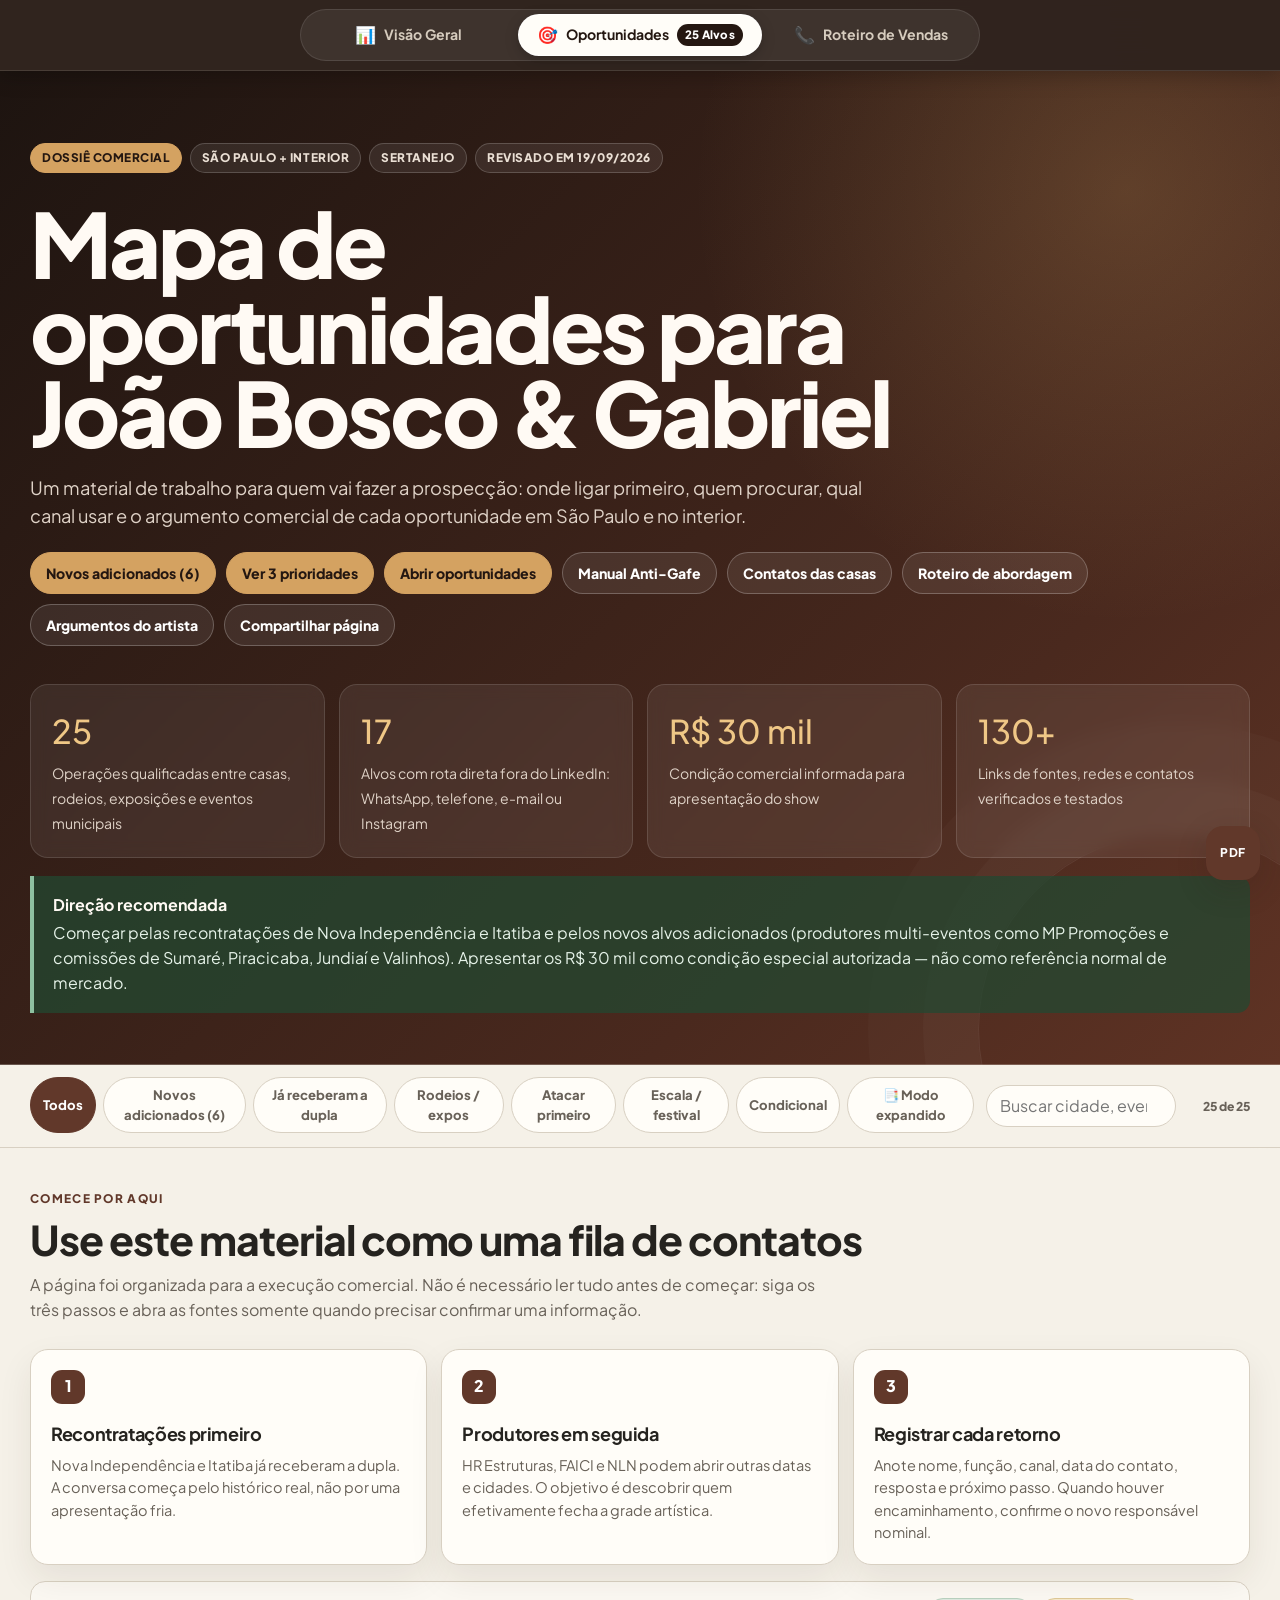
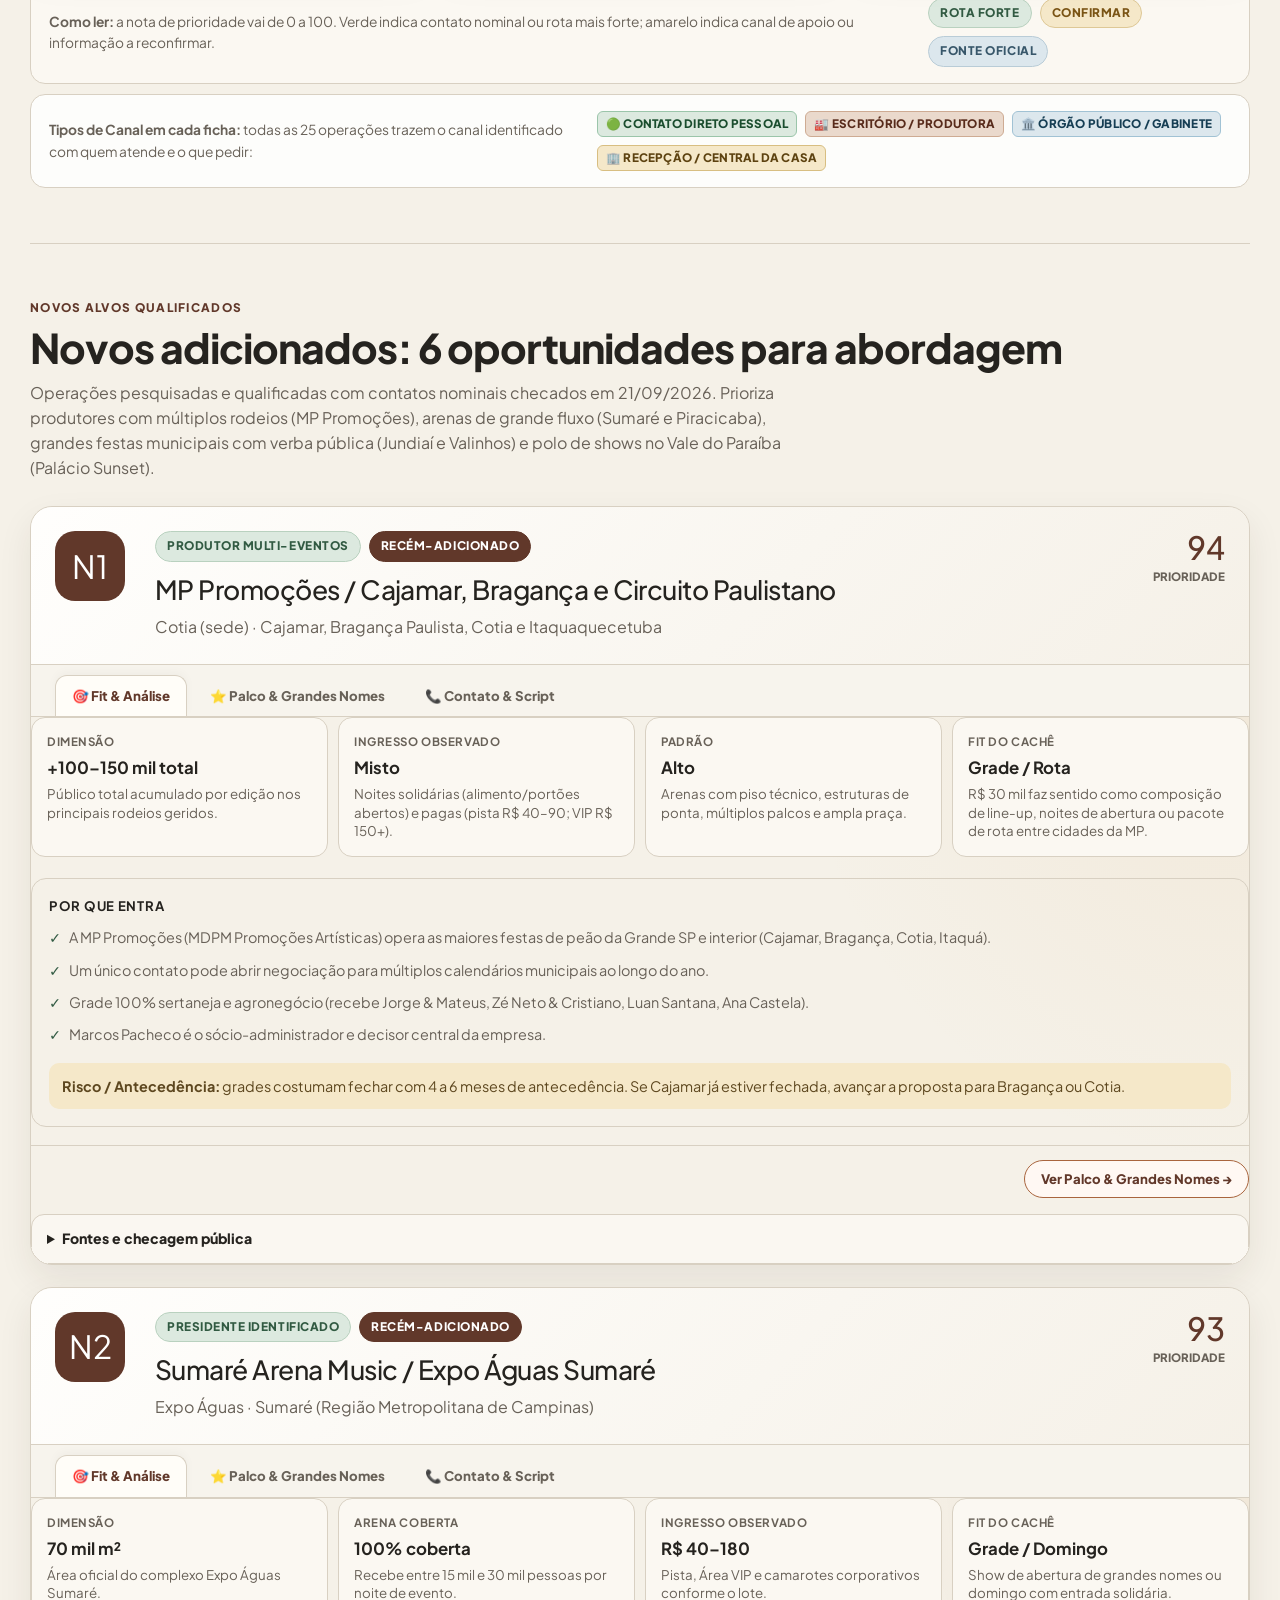
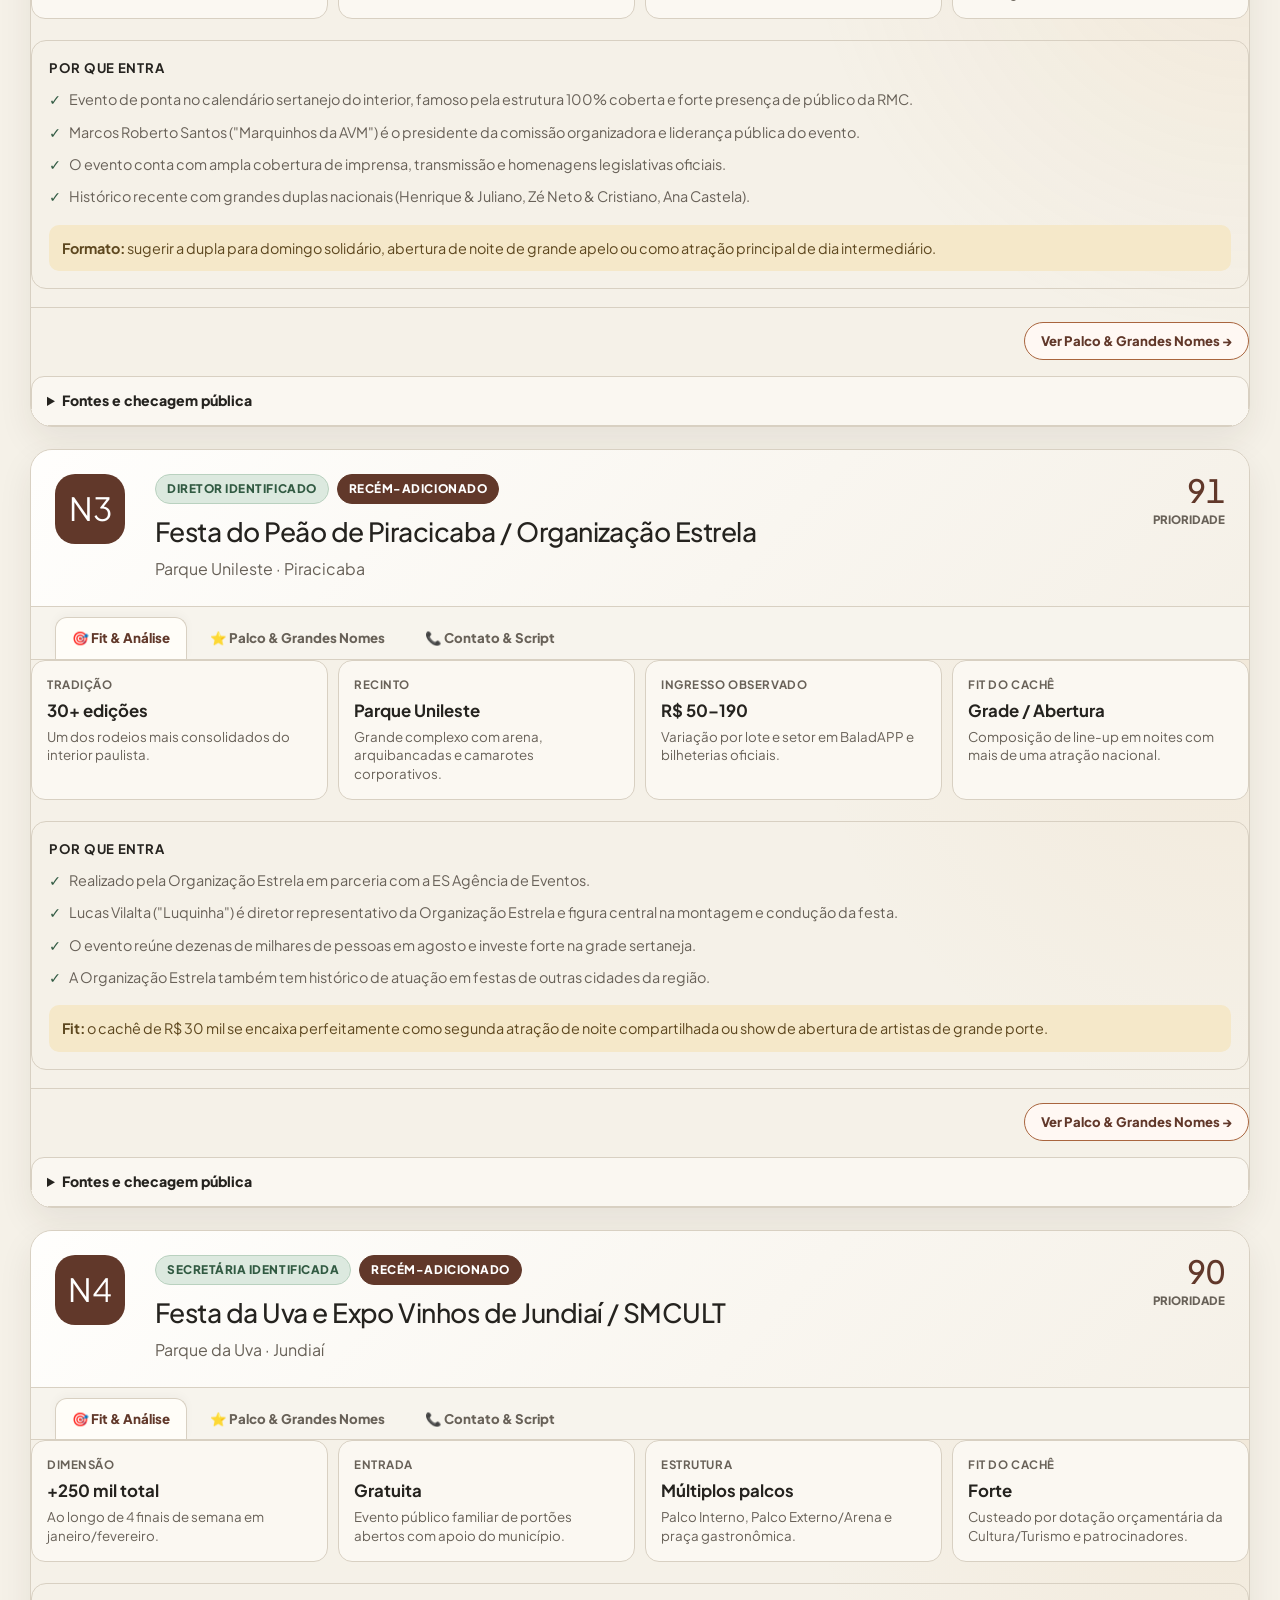
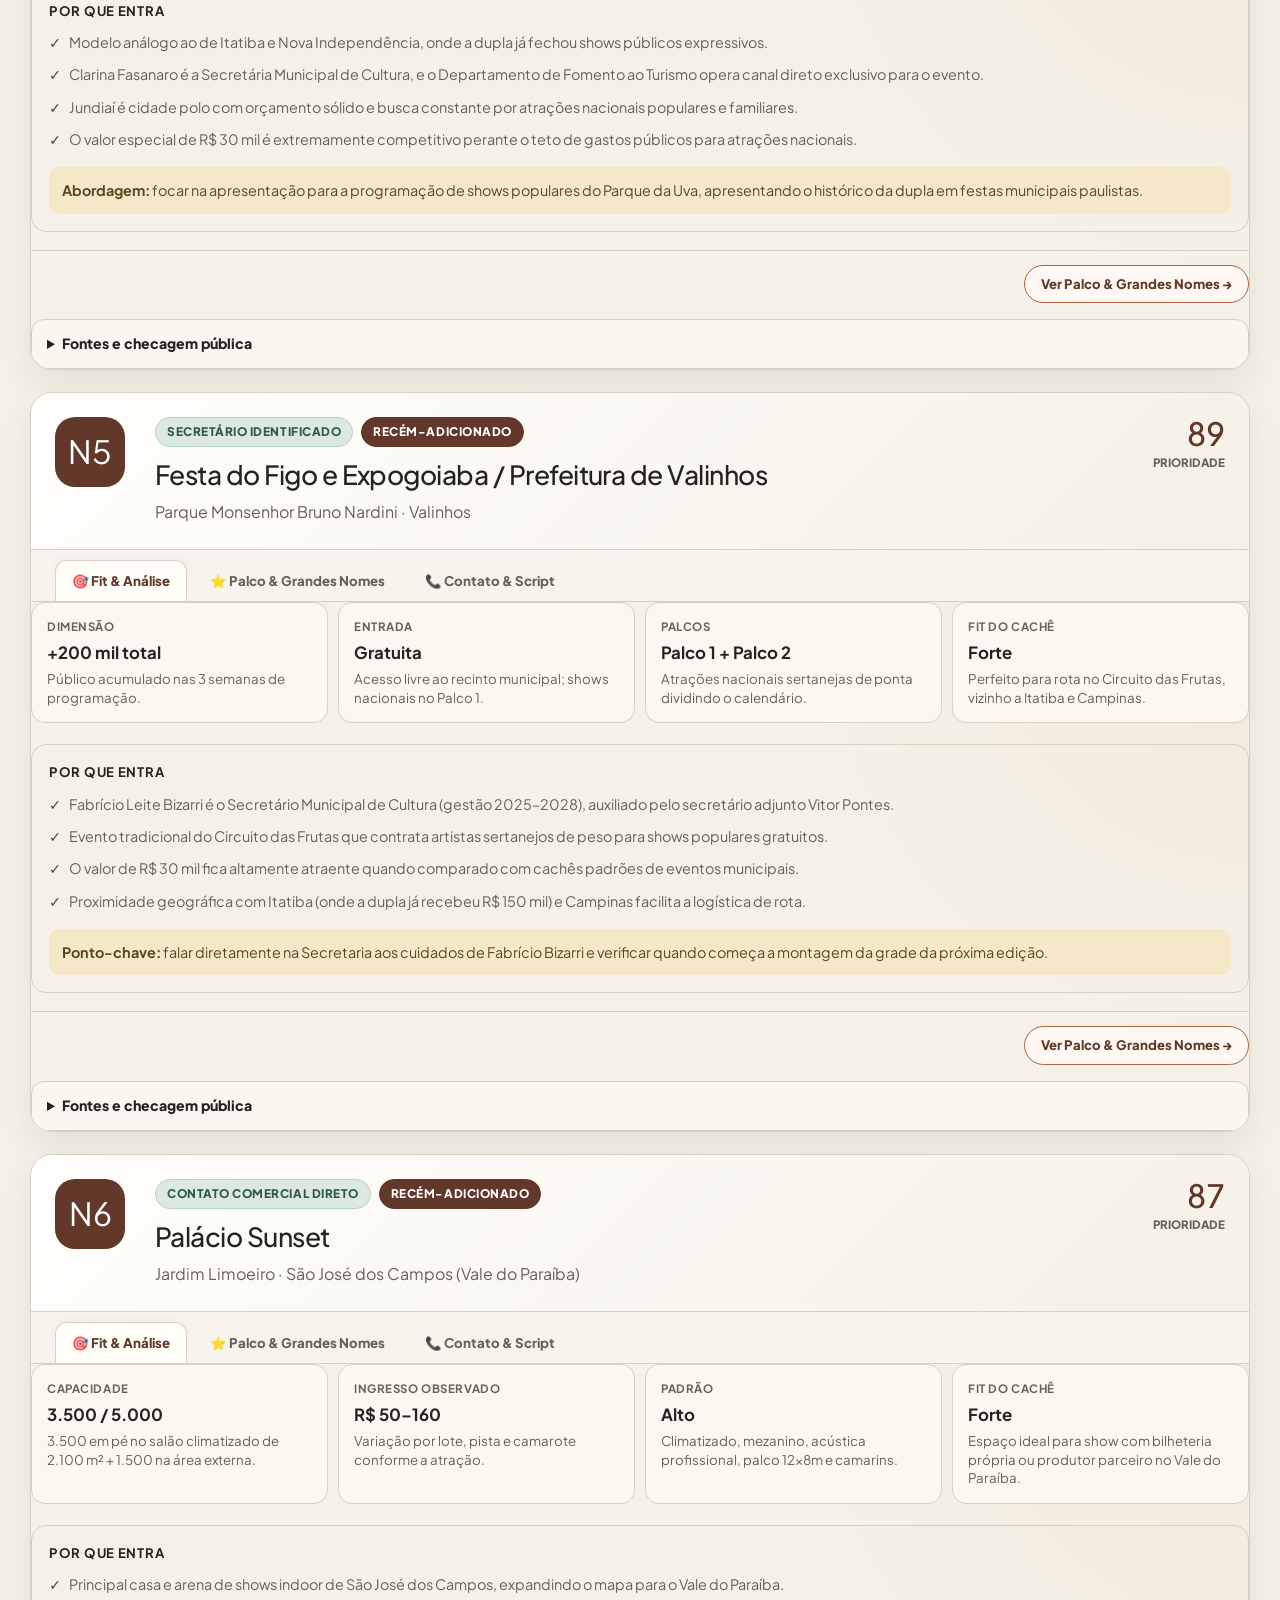
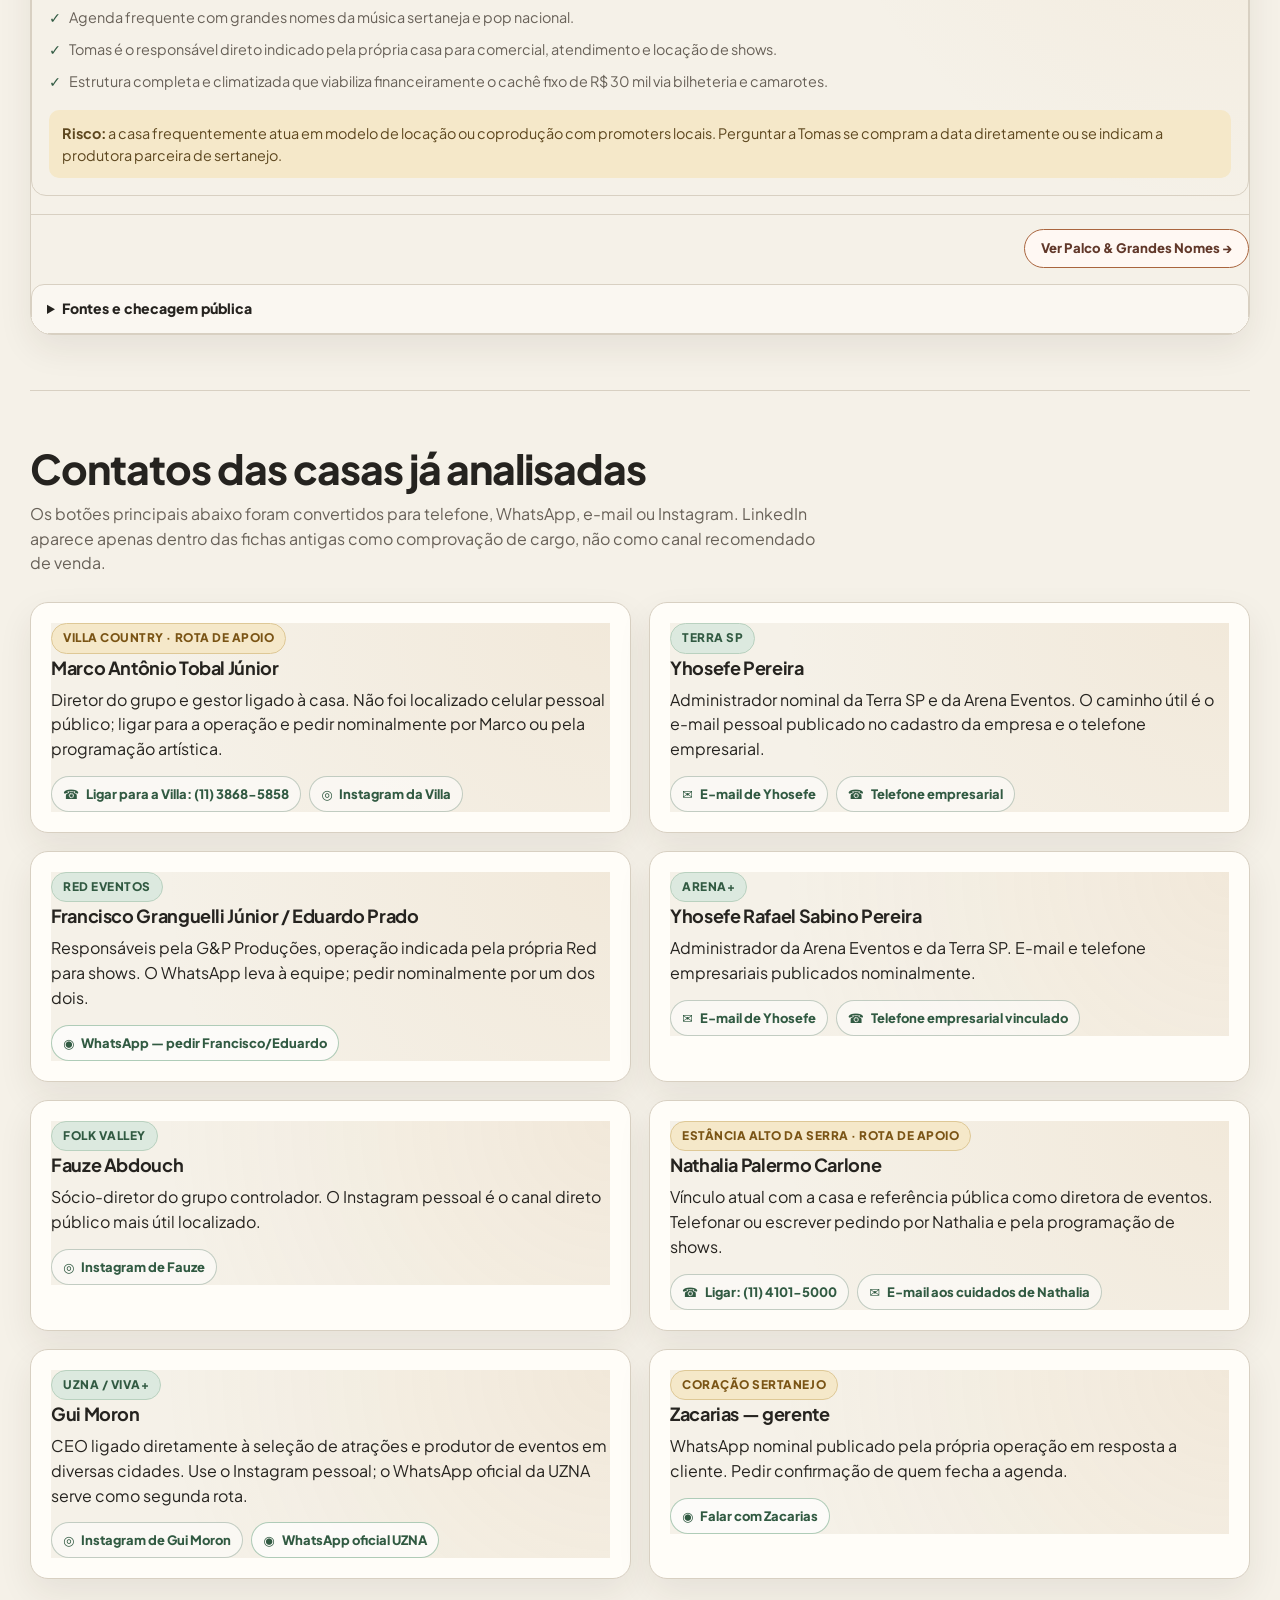
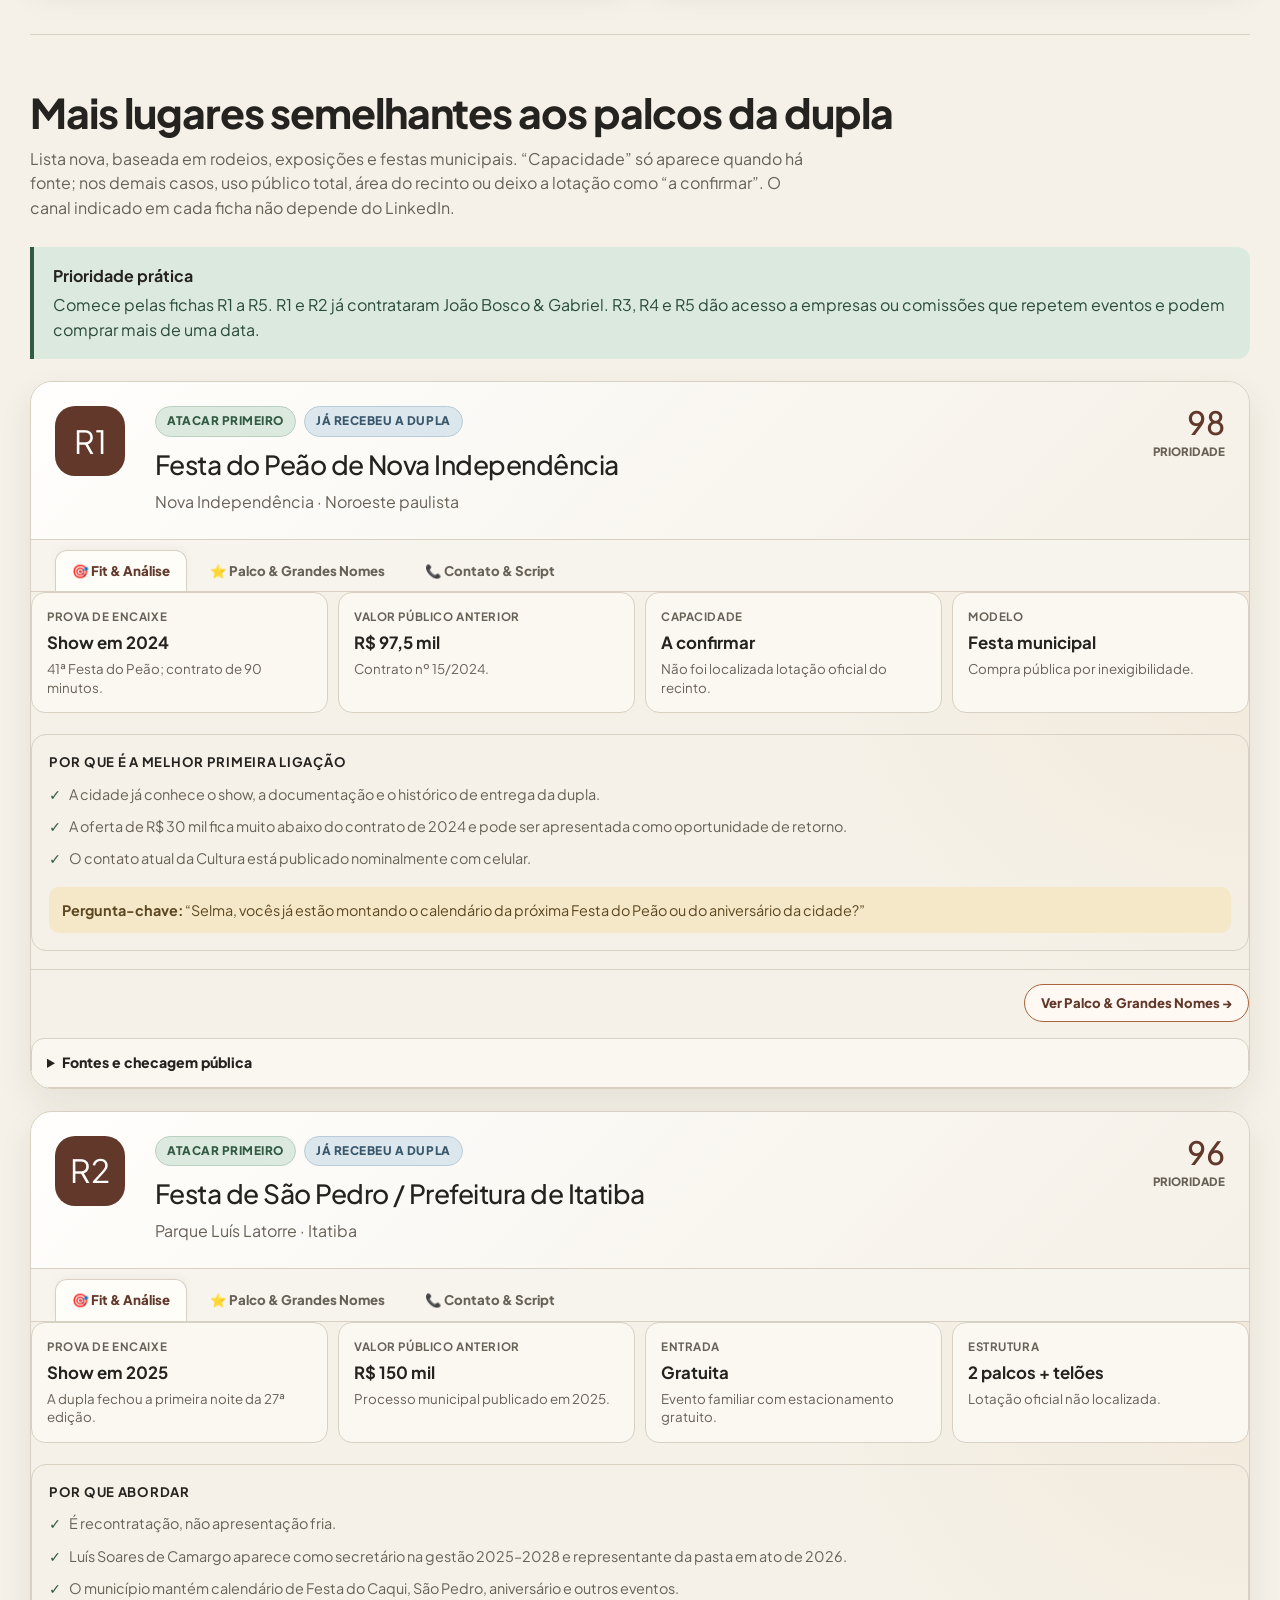
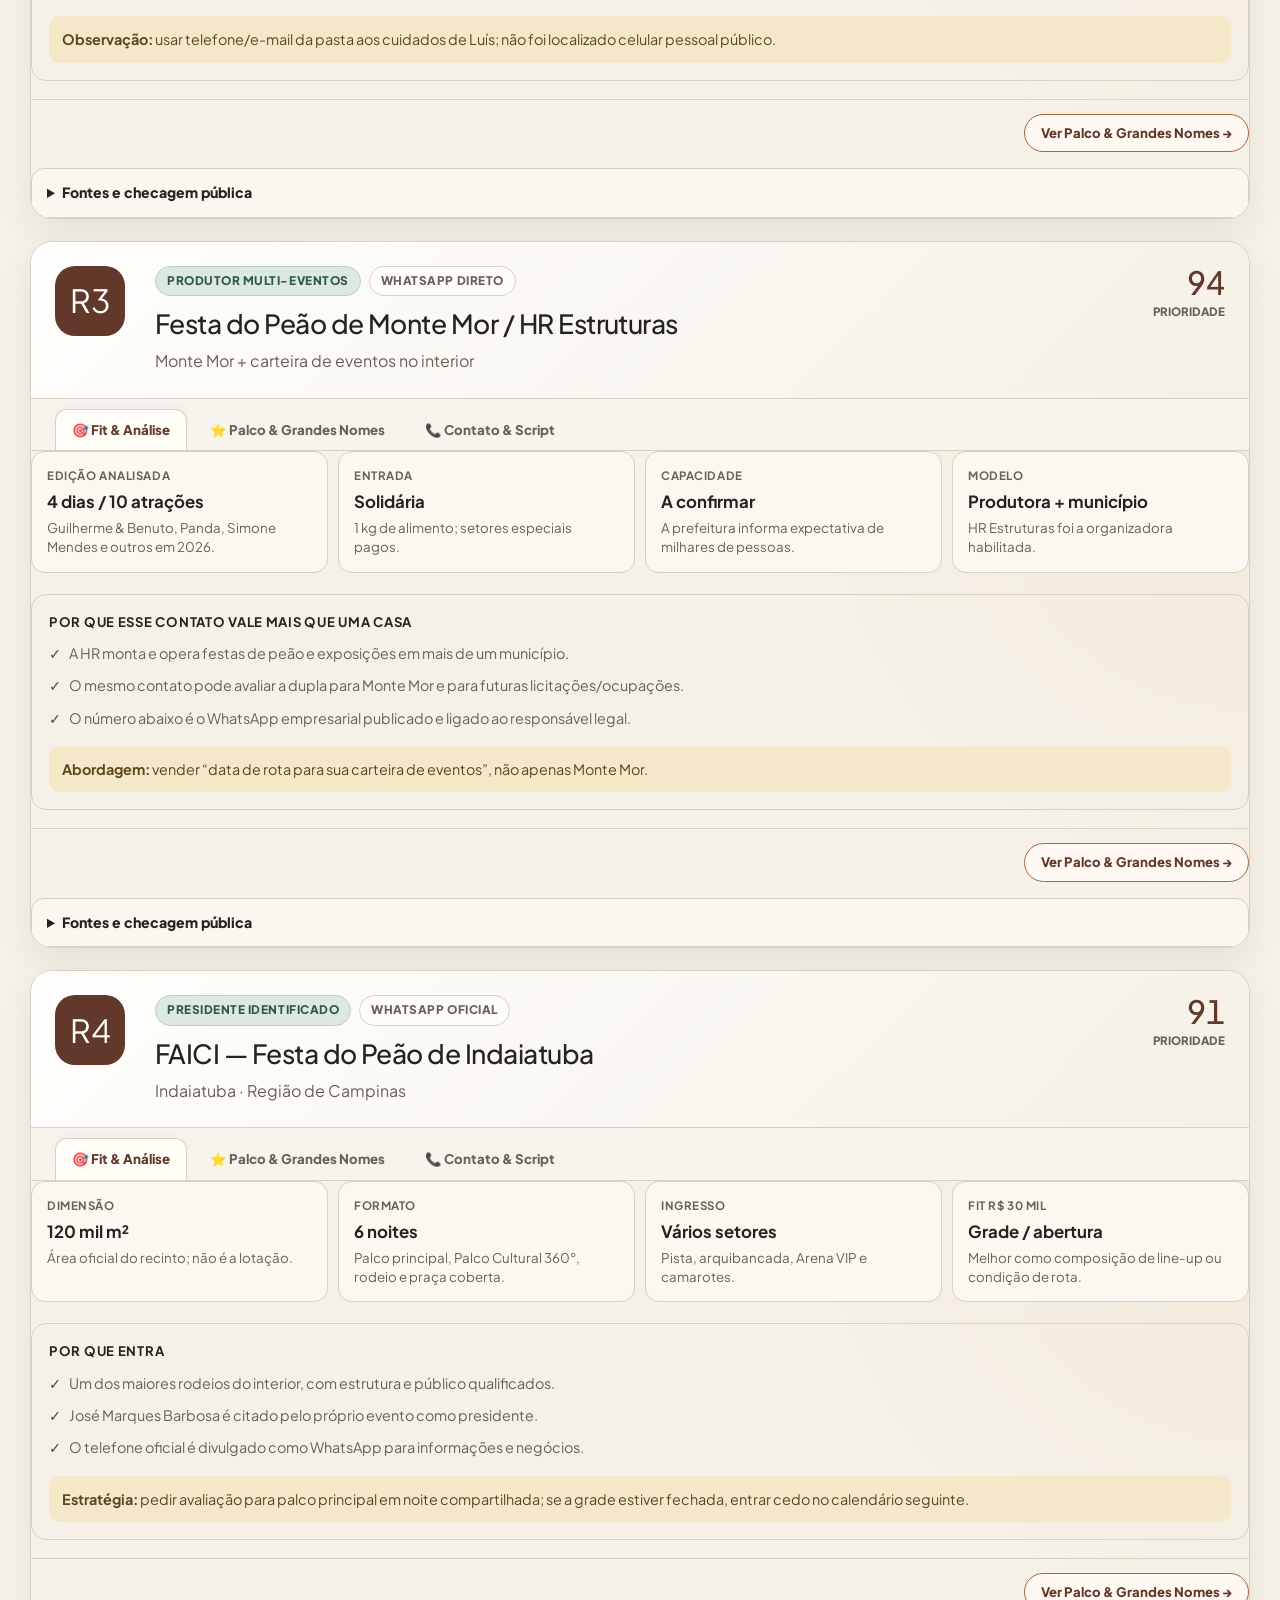
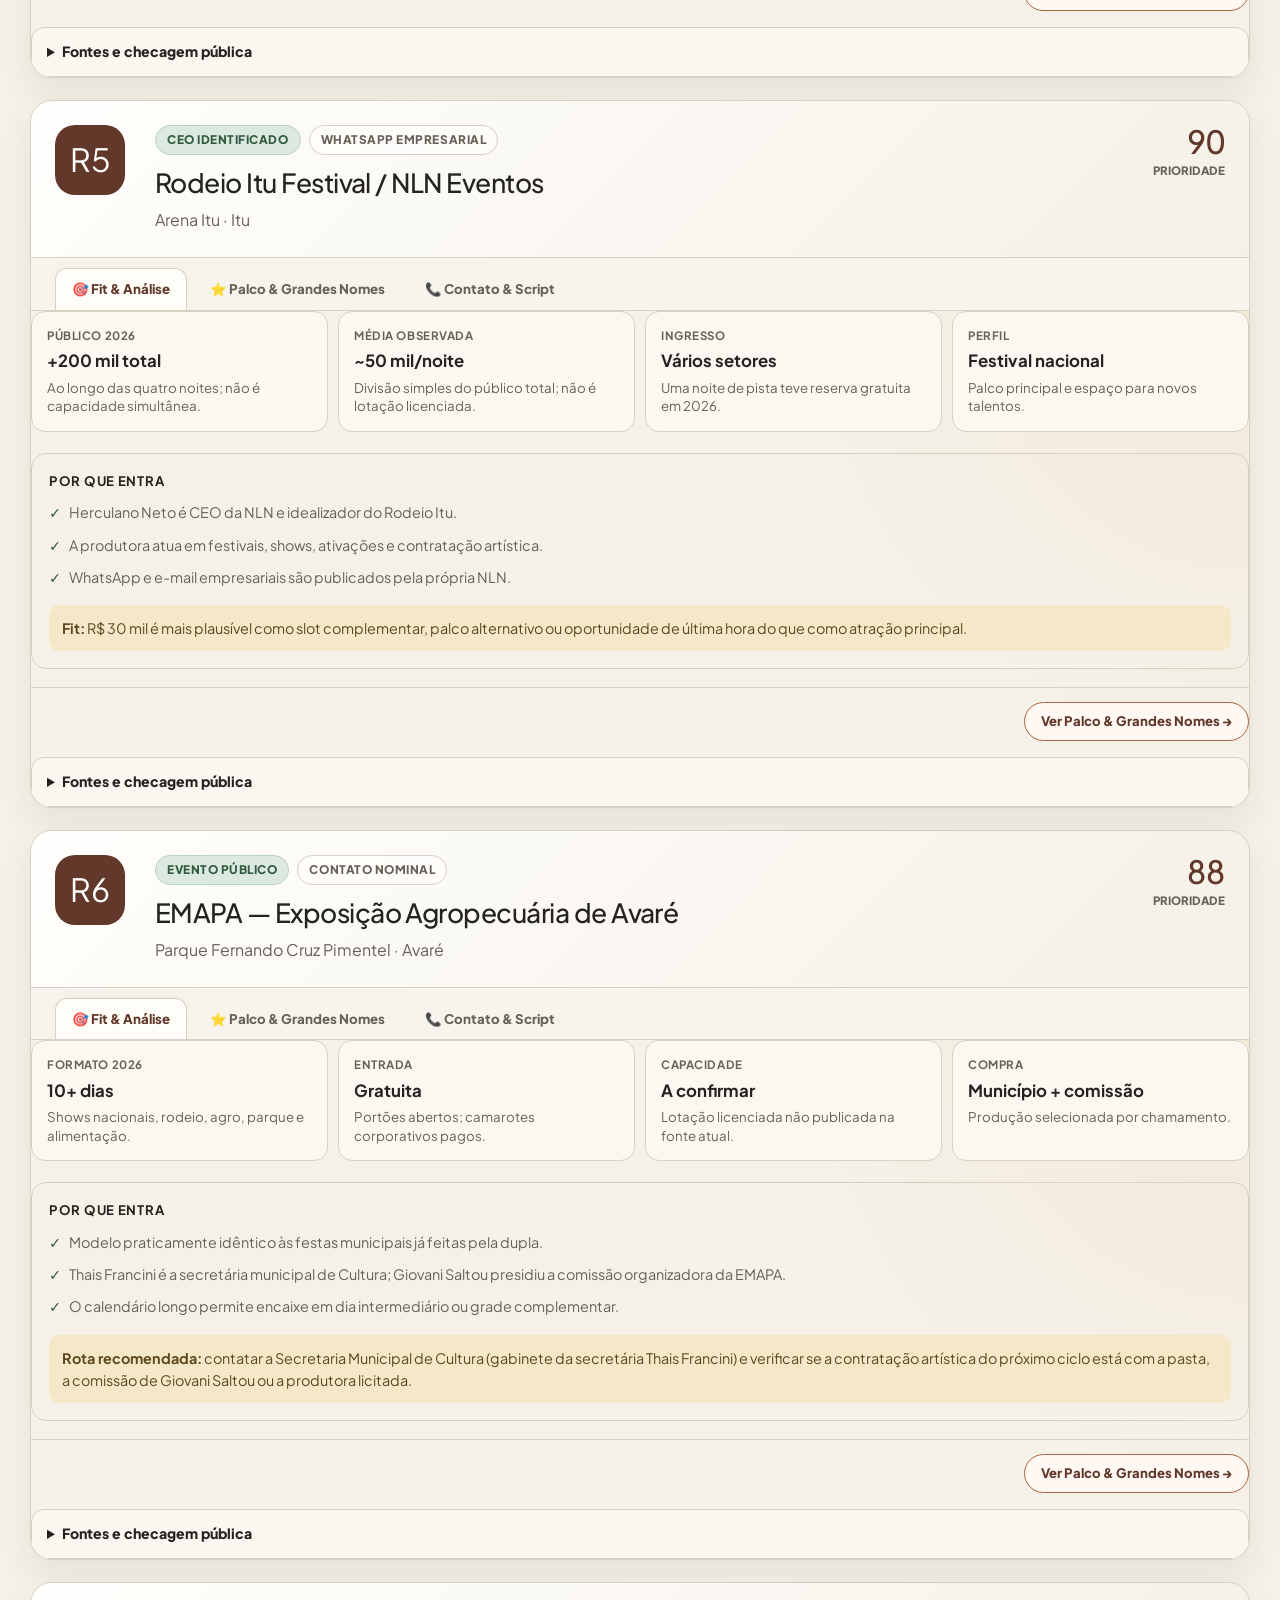
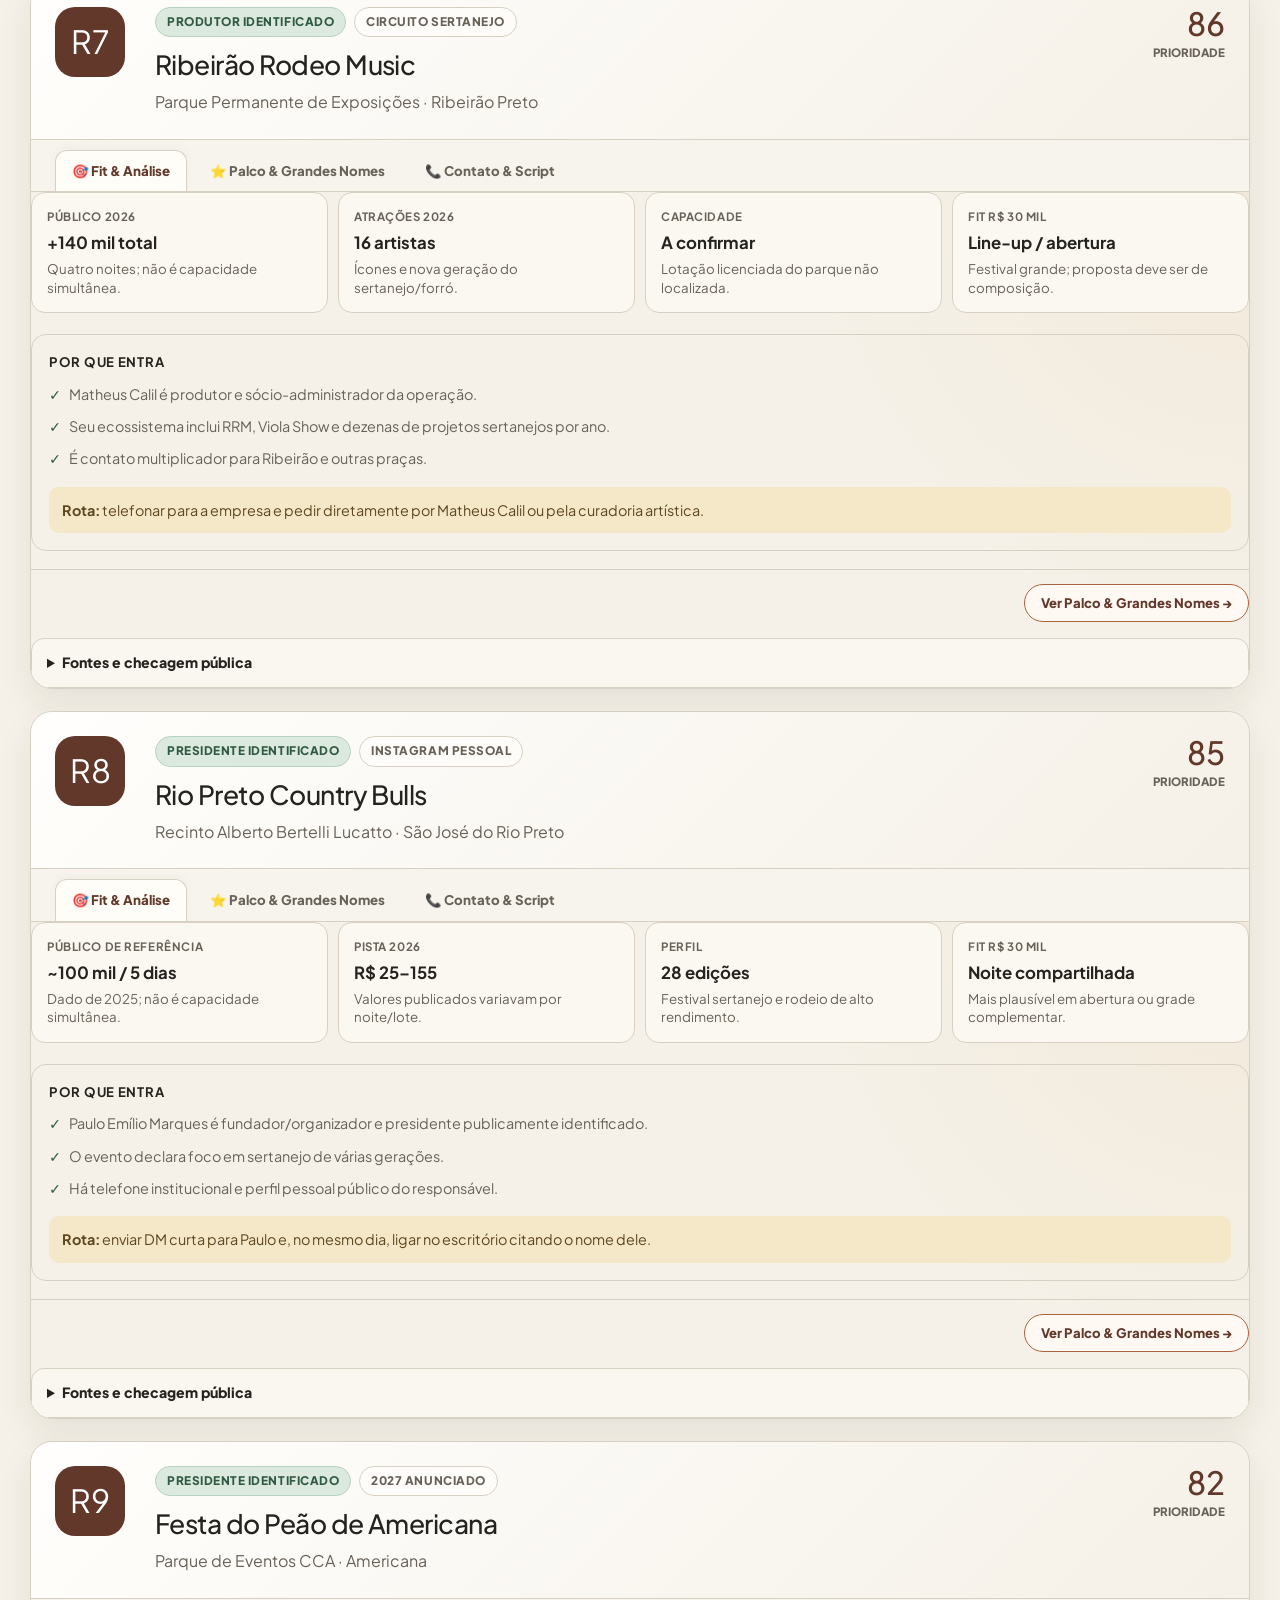
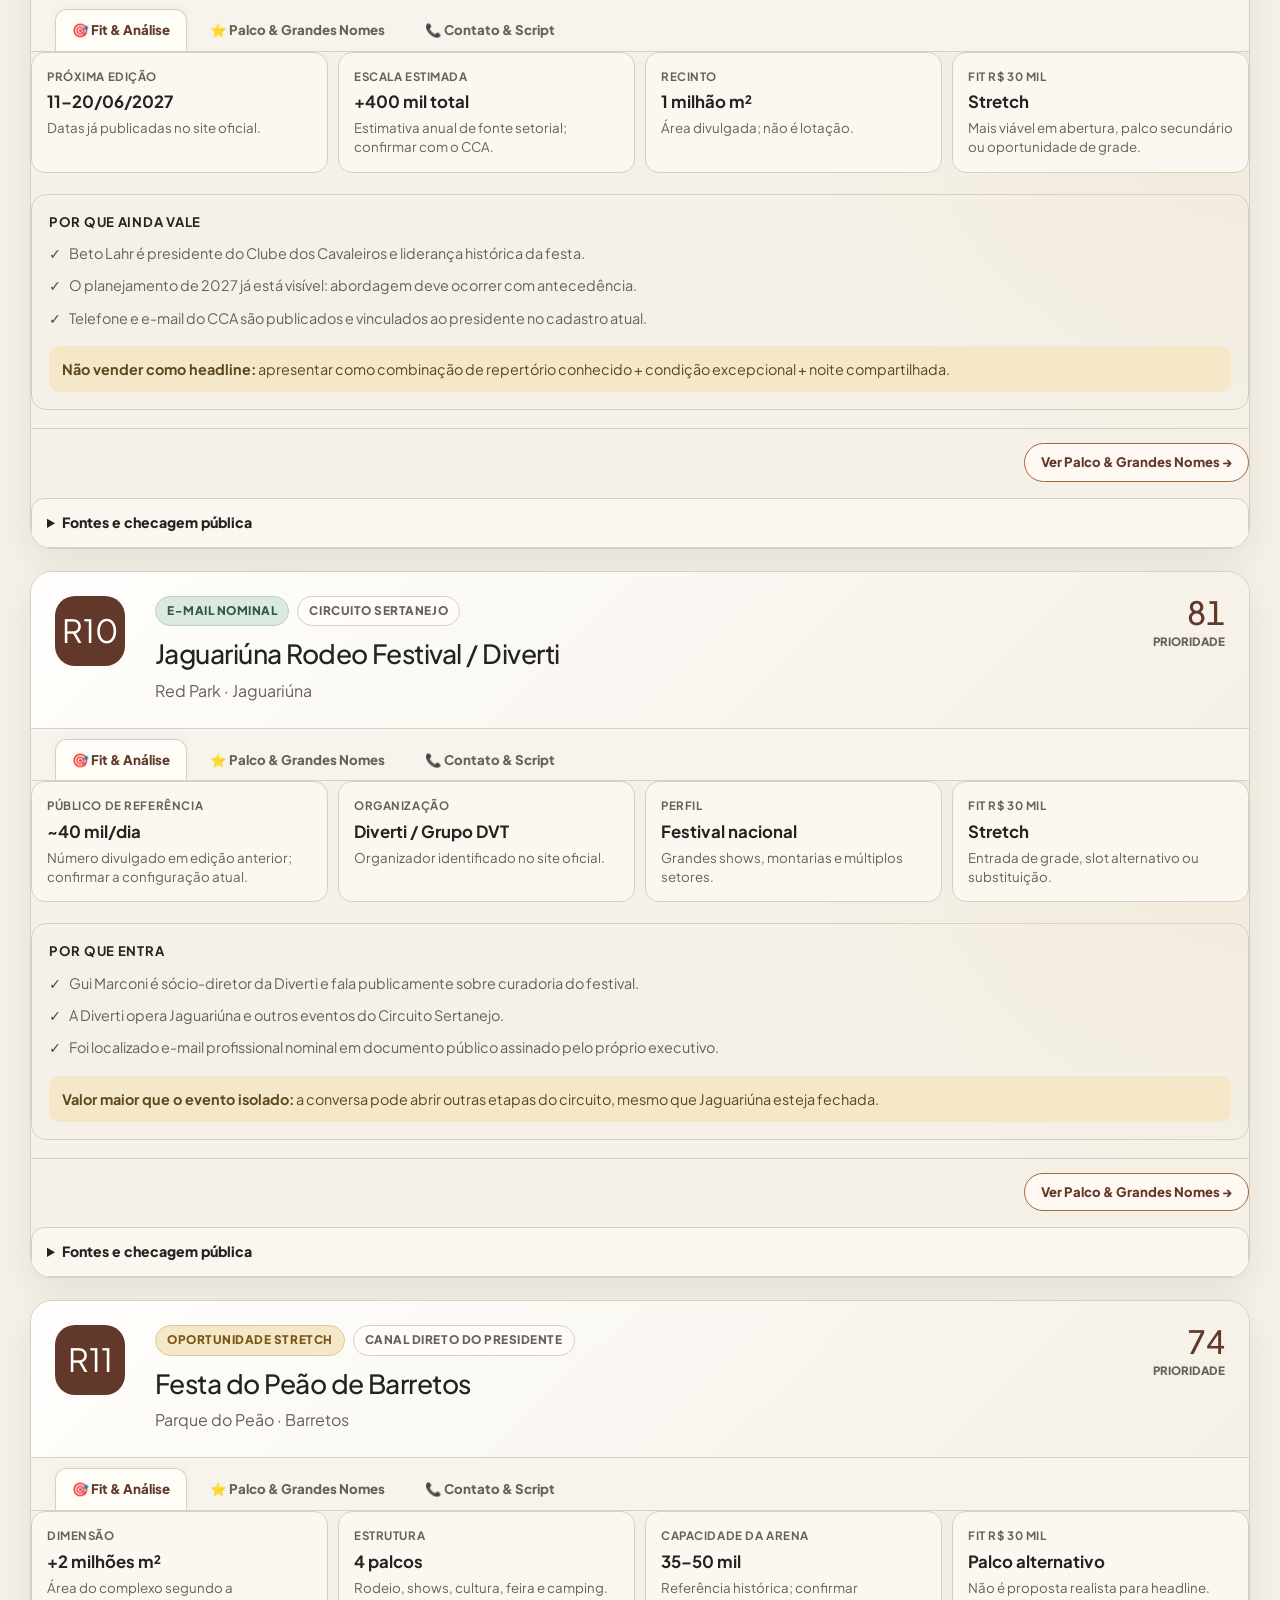
==== commit 6c6c458a: "Fix swipe conflict in venue tabs; fix panel card borders/padding in Visao Geral" ====
--- a/index.html
+++ b/index.html
@@ -264,6 +264,7 @@
       border-radius: var(--radius);
       background: var(--surface);
       box-shadow: var(--shadow);
+      padding: 20px;
     }
     .panel-head { padding: 16px 19px; border-bottom: 1px solid var(--line); font-weight: 820; }
     .panel-body {
@@ -1520,7 +1521,7 @@
         </button>
         <button class="app-tab" id="tabBtnRoteiro" type="button" data-screen="roteiro" role="tab" aria-selected="false">
           <span class="tab-icon">📞</span>
-          <span class="tab-label">Roteiro<span class="desktop-label"> de Vendas</span></span>
+          <span class="tab-label"><span class="desktop-label">Roteiro de Vendas</span><span class="mobile-label">Vendas</span></span>
         </button>
       </div>
       <div class="screen-dots-mobile" id="screenDotsMobile">
@@ -5776,8 +5777,10 @@
     let touchStartY = 0;
     let touchEndX = 0;
     let touchEndY = 0;
+    let swipeStartedInTabs = false;
 
     document.addEventListener('touchstart', e => {
+      swipeStartedInTabs = !!(e.target.closest('.venue-tabs') || e.target.closest('.venue-body'));
       touchStartX = e.changedTouches[0].screenX;
       touchStartY = e.changedTouches[0].screenY;
     }, { passive: true });
@@ -5789,6 +5792,7 @@
     }, { passive: true });
 
     function handleTouchSwipe() {
+      if (swipeStartedInTabs) return;
       const diffX = touchEndX - touchStartX;
       const diffY = touchEndY - touchStartY;
 
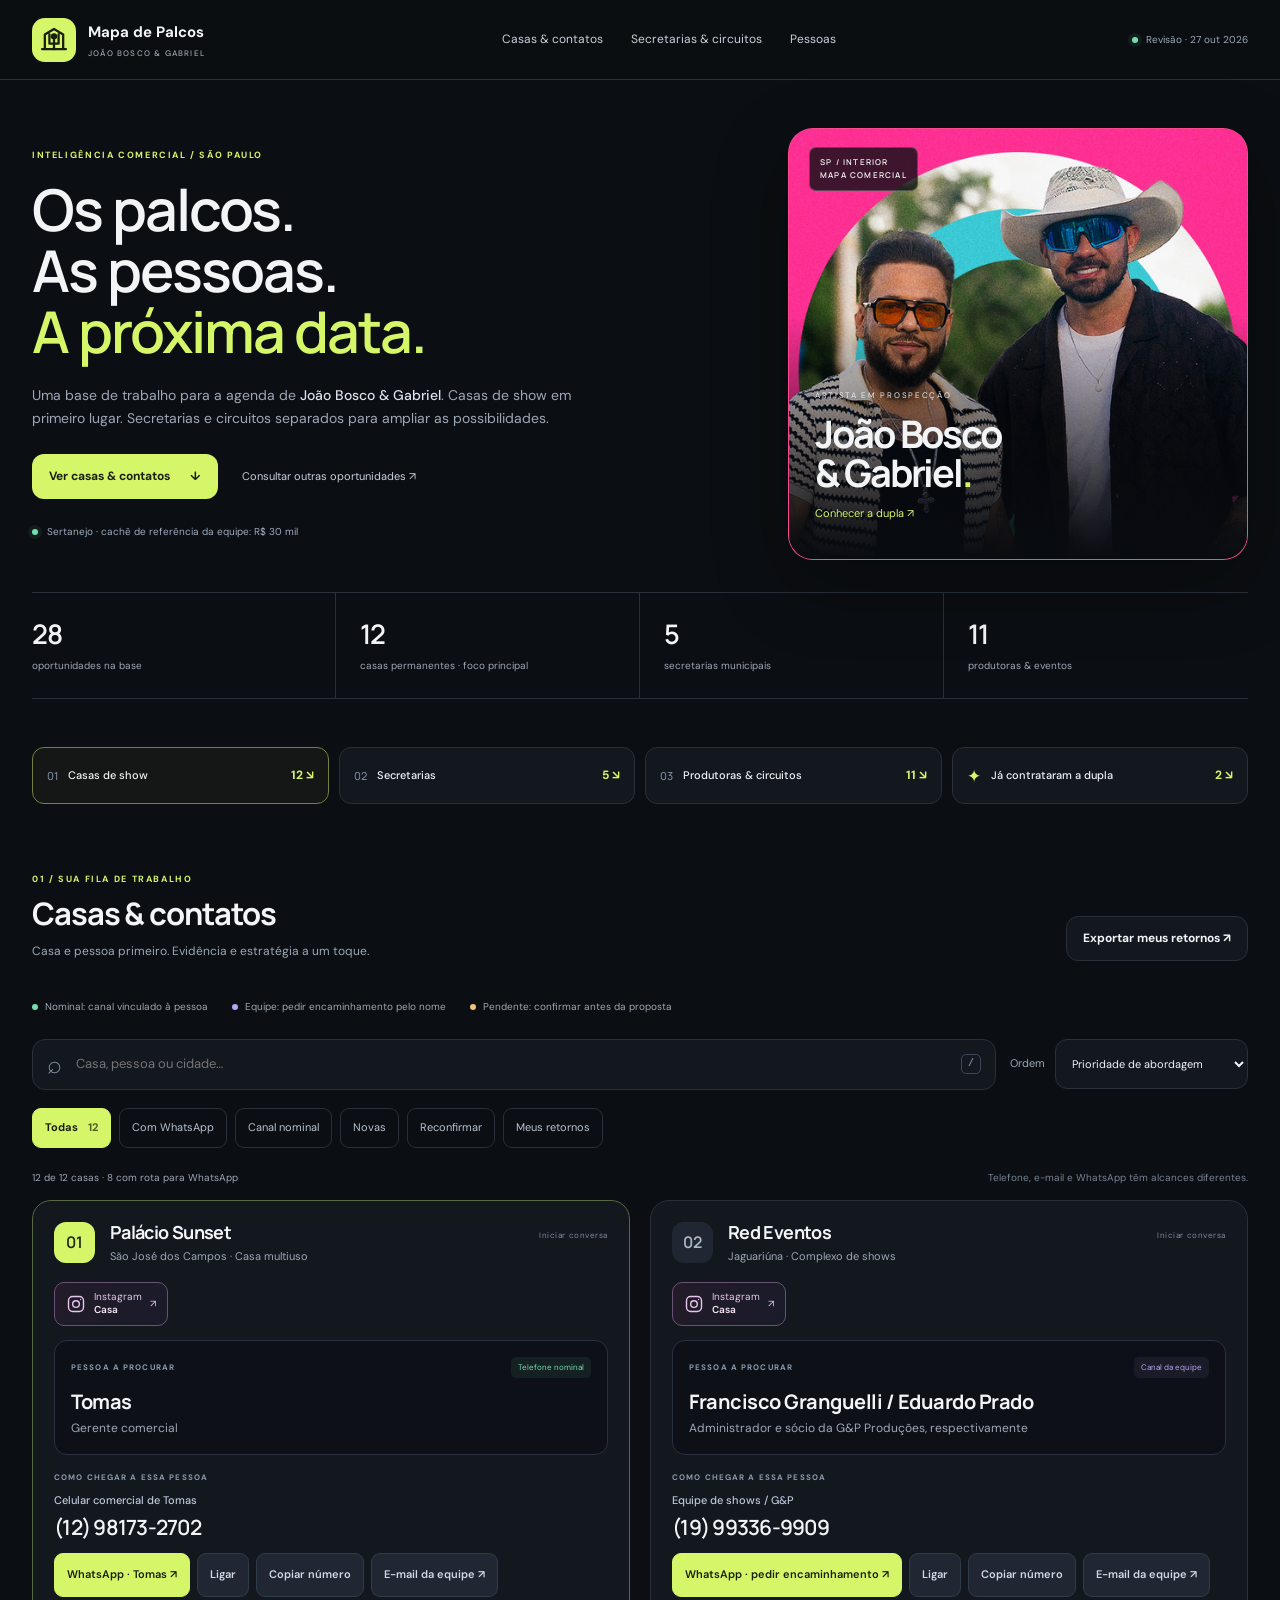
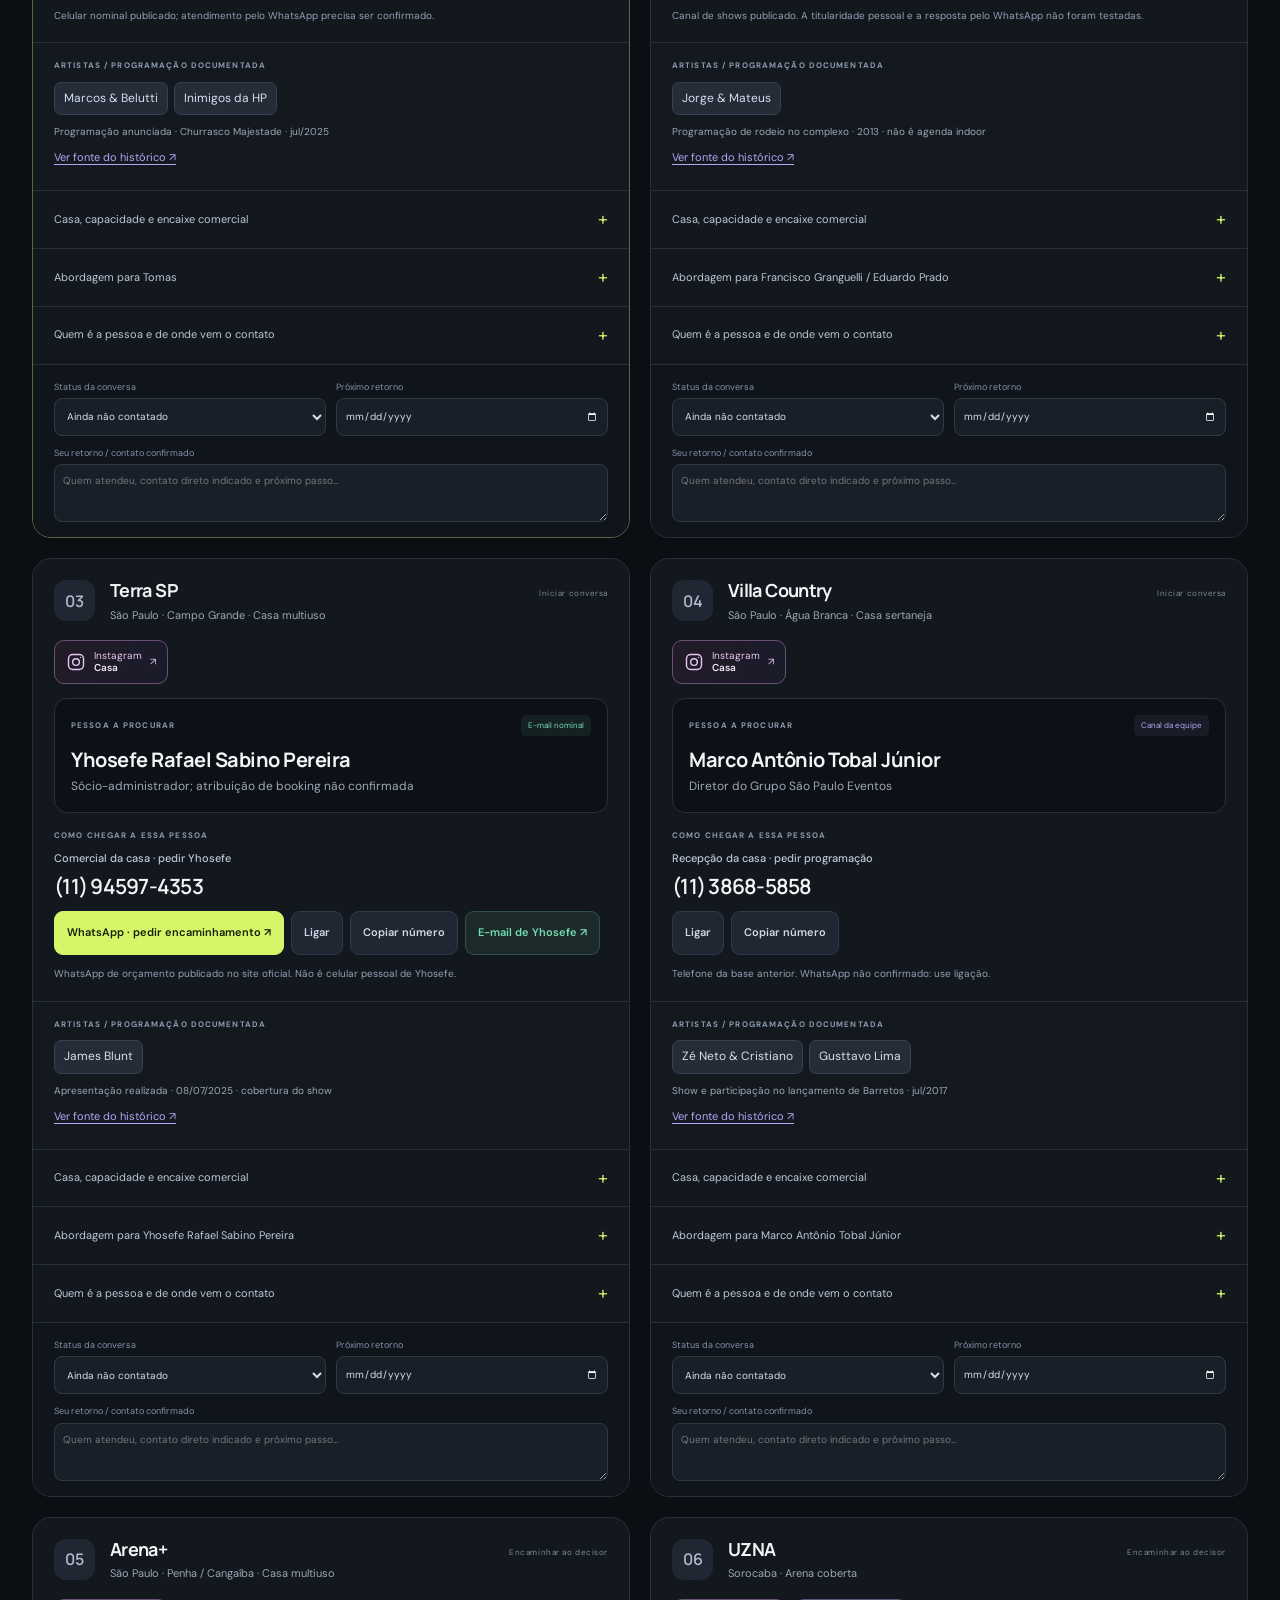
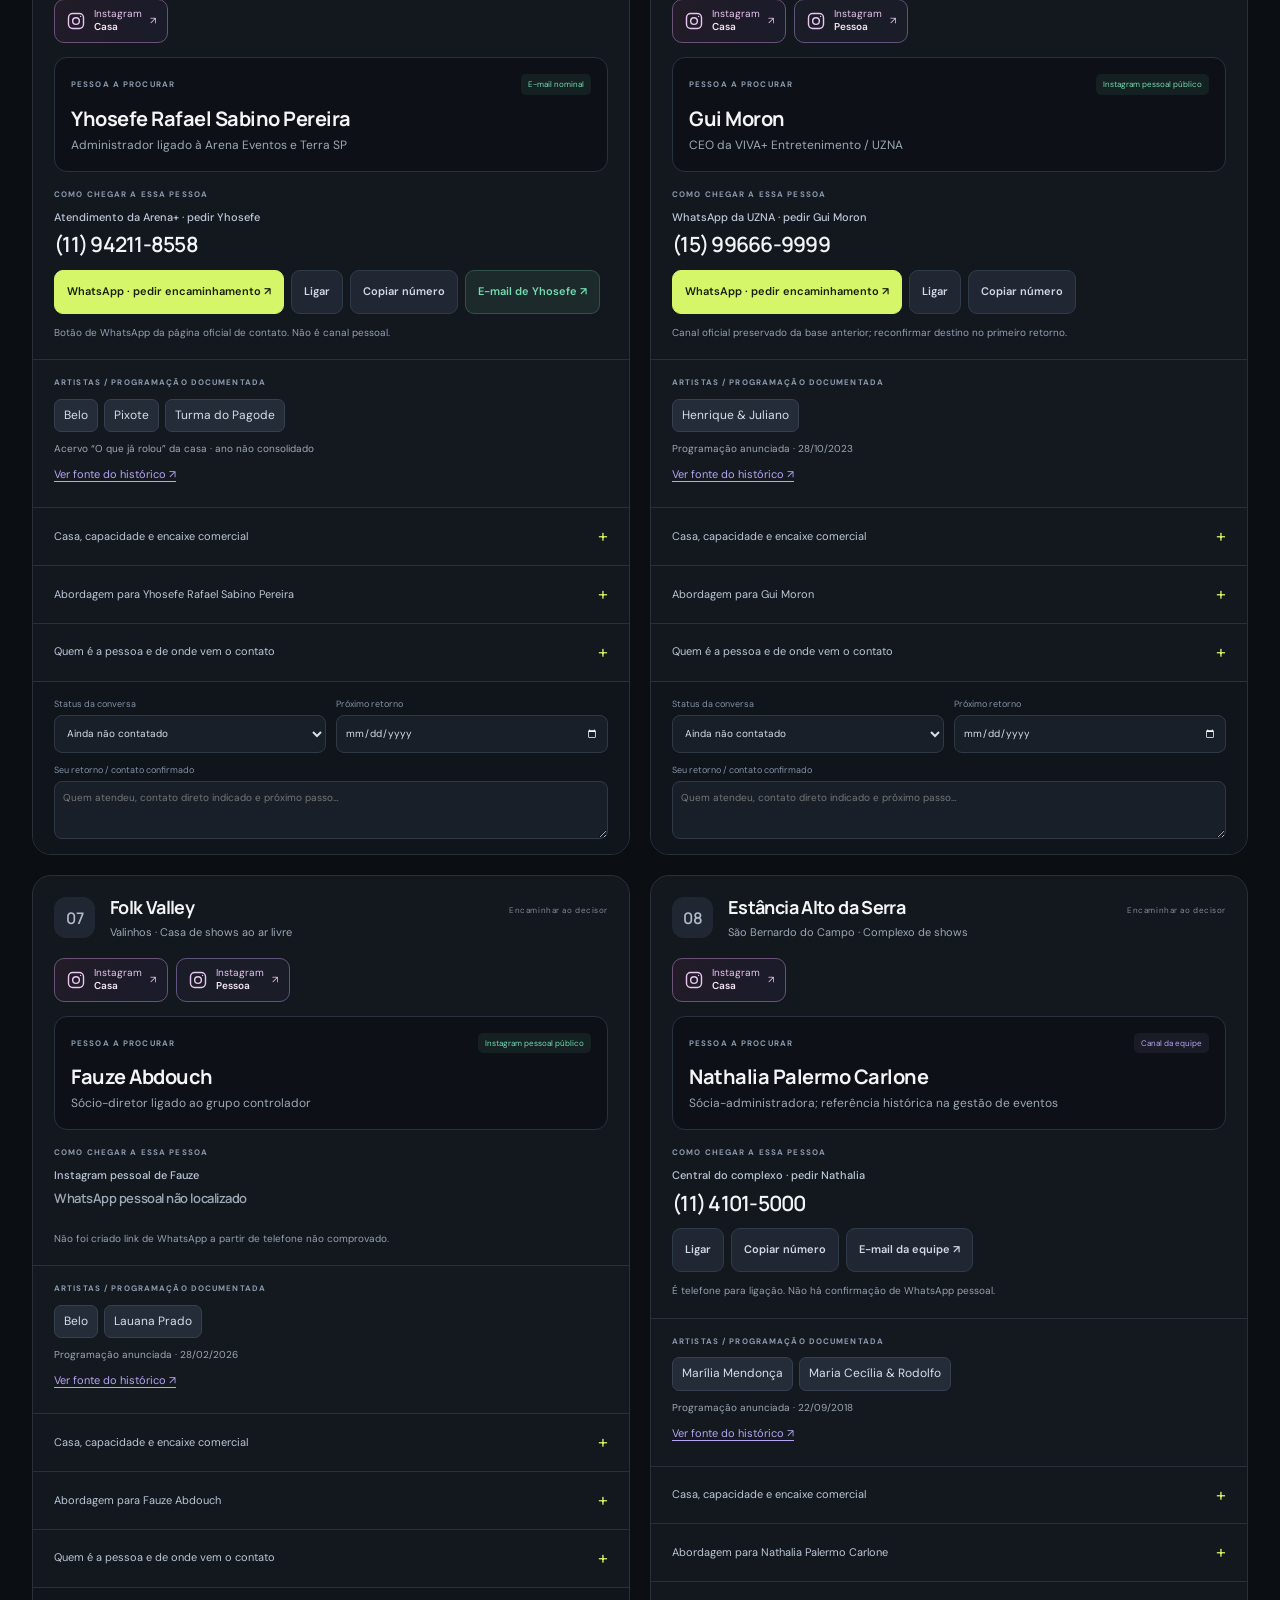
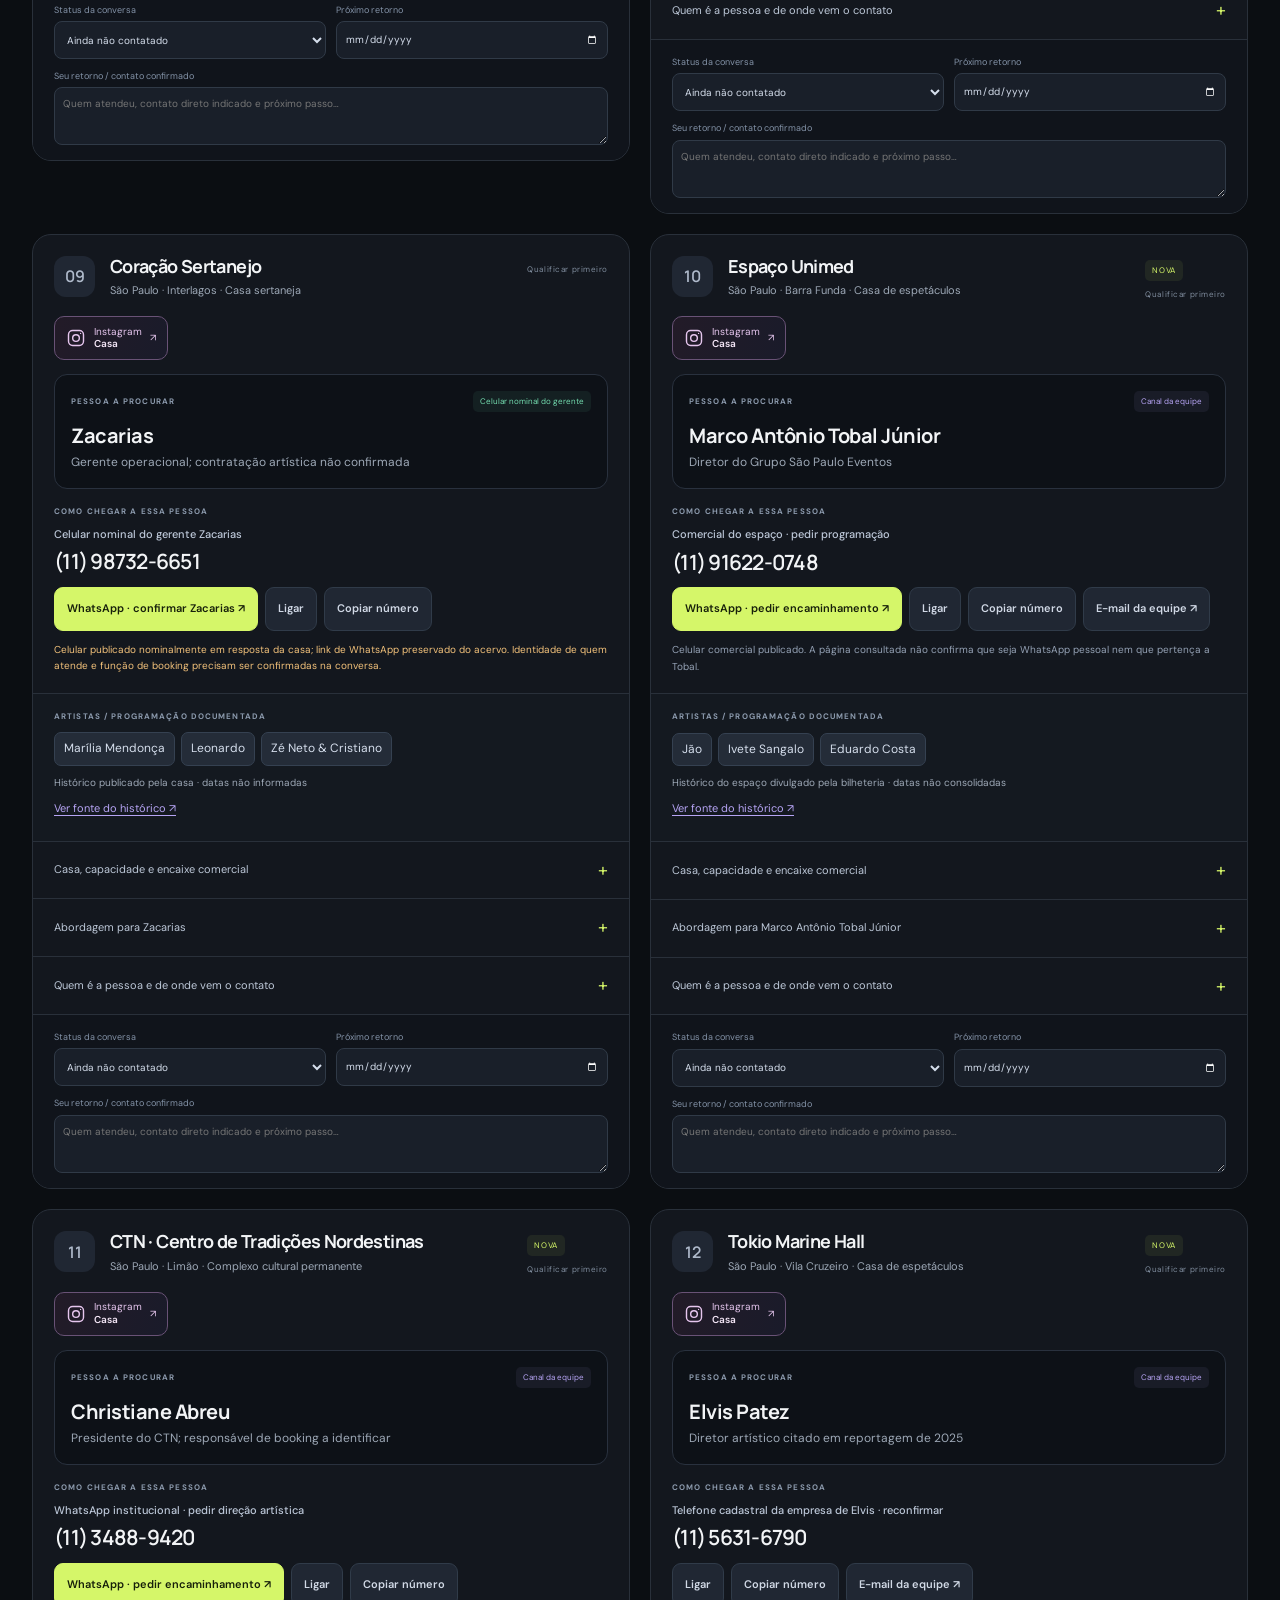
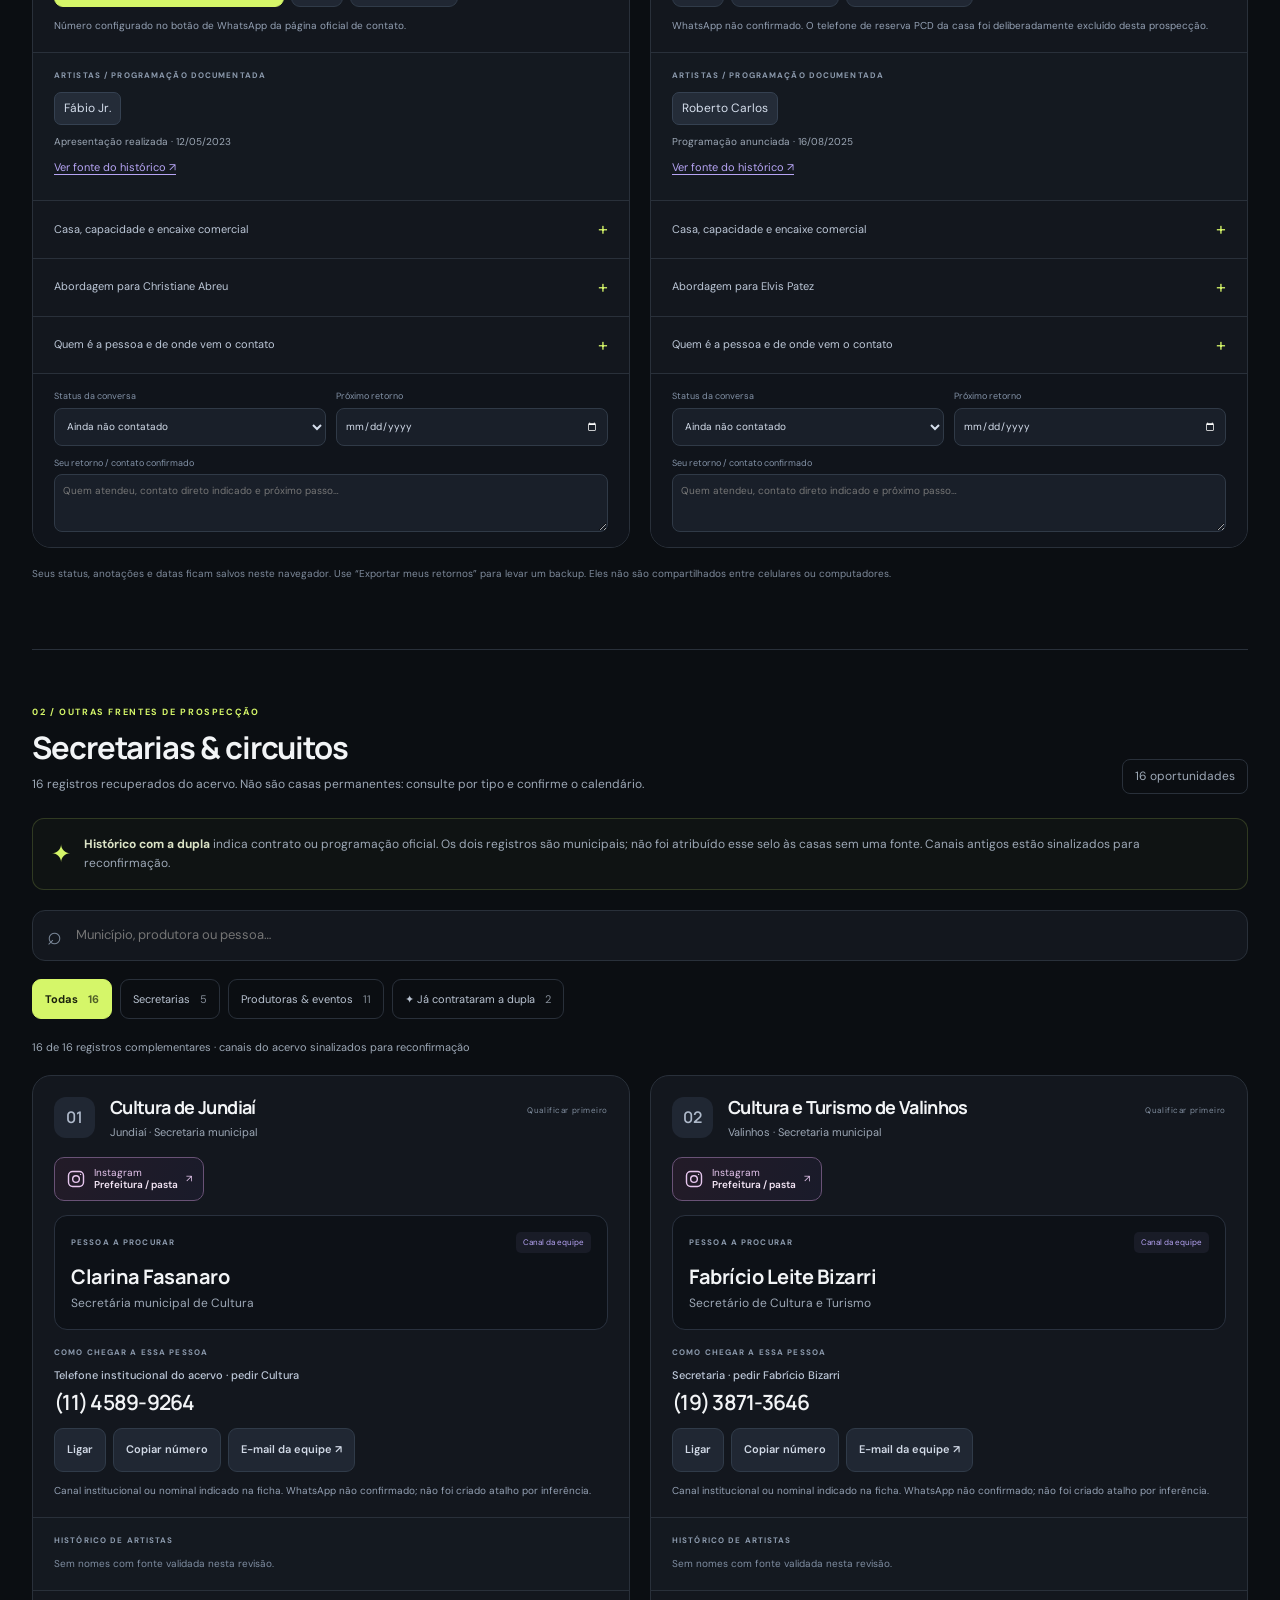
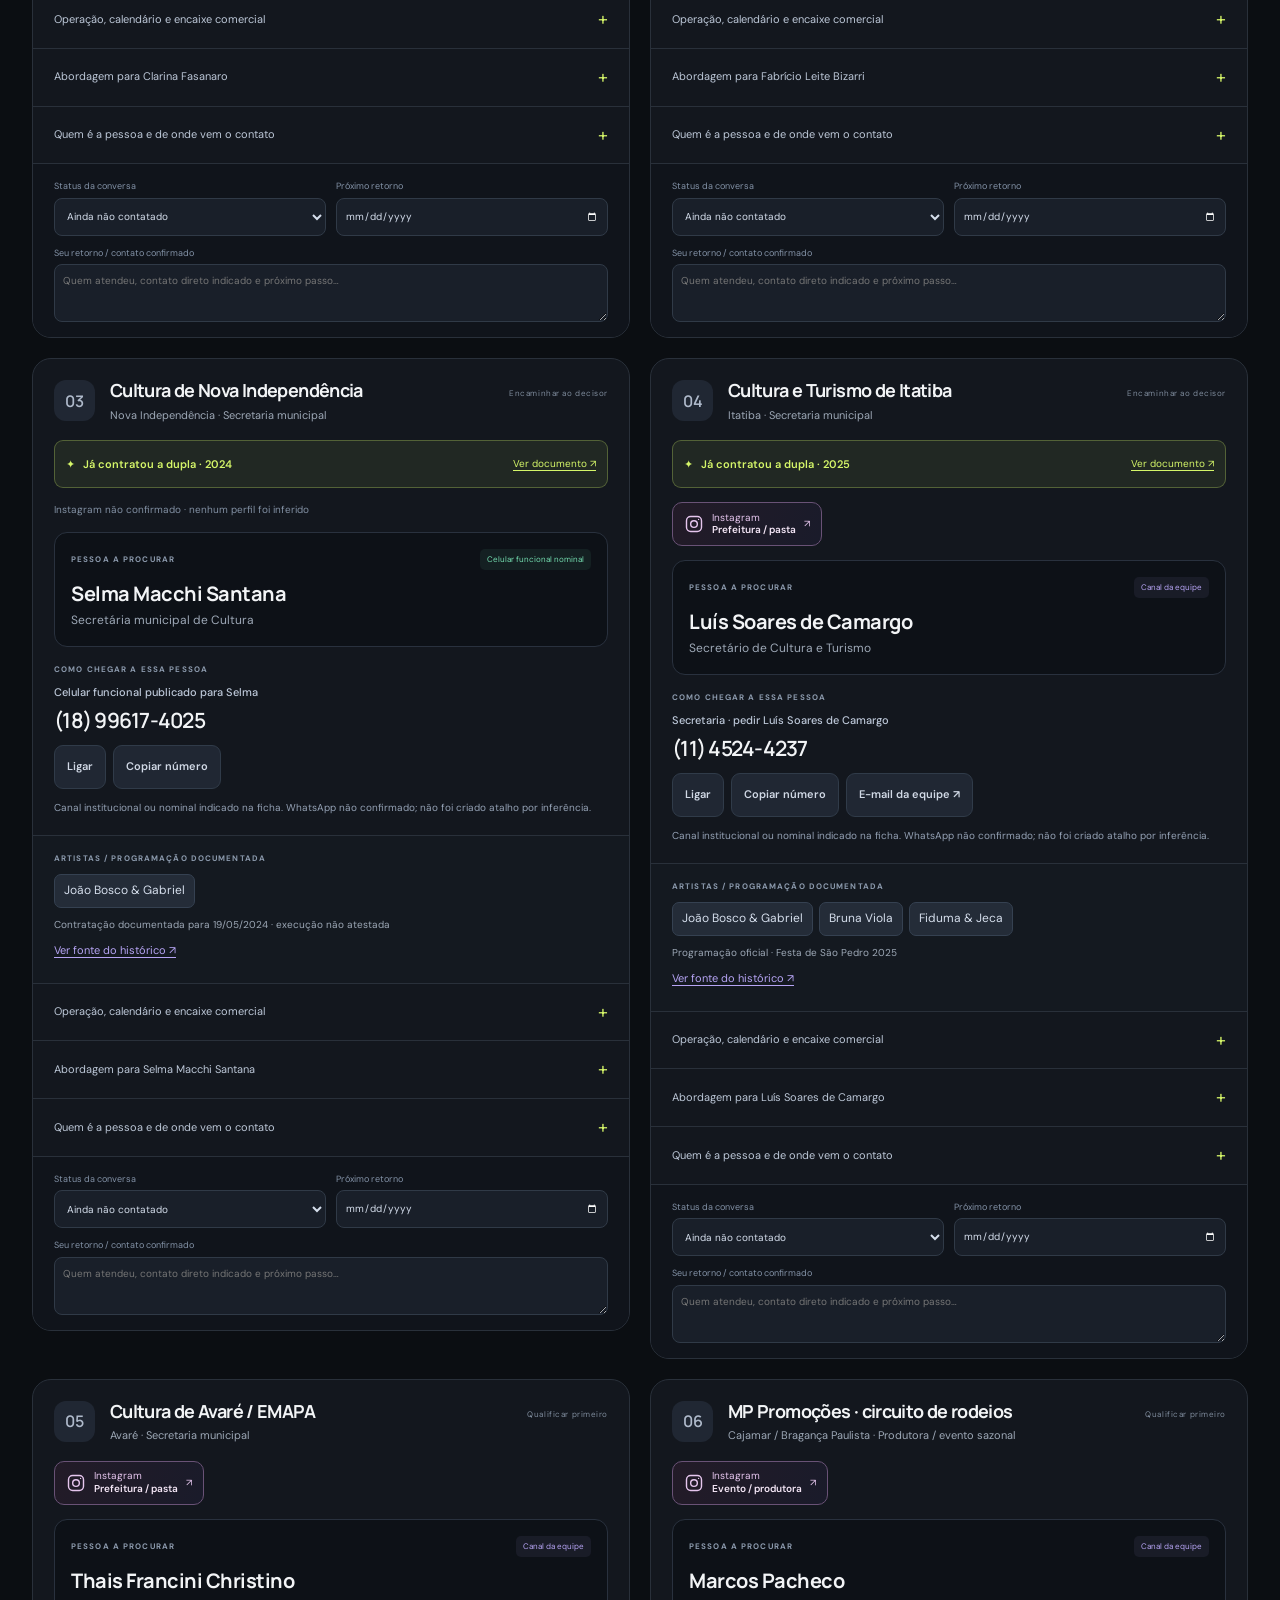
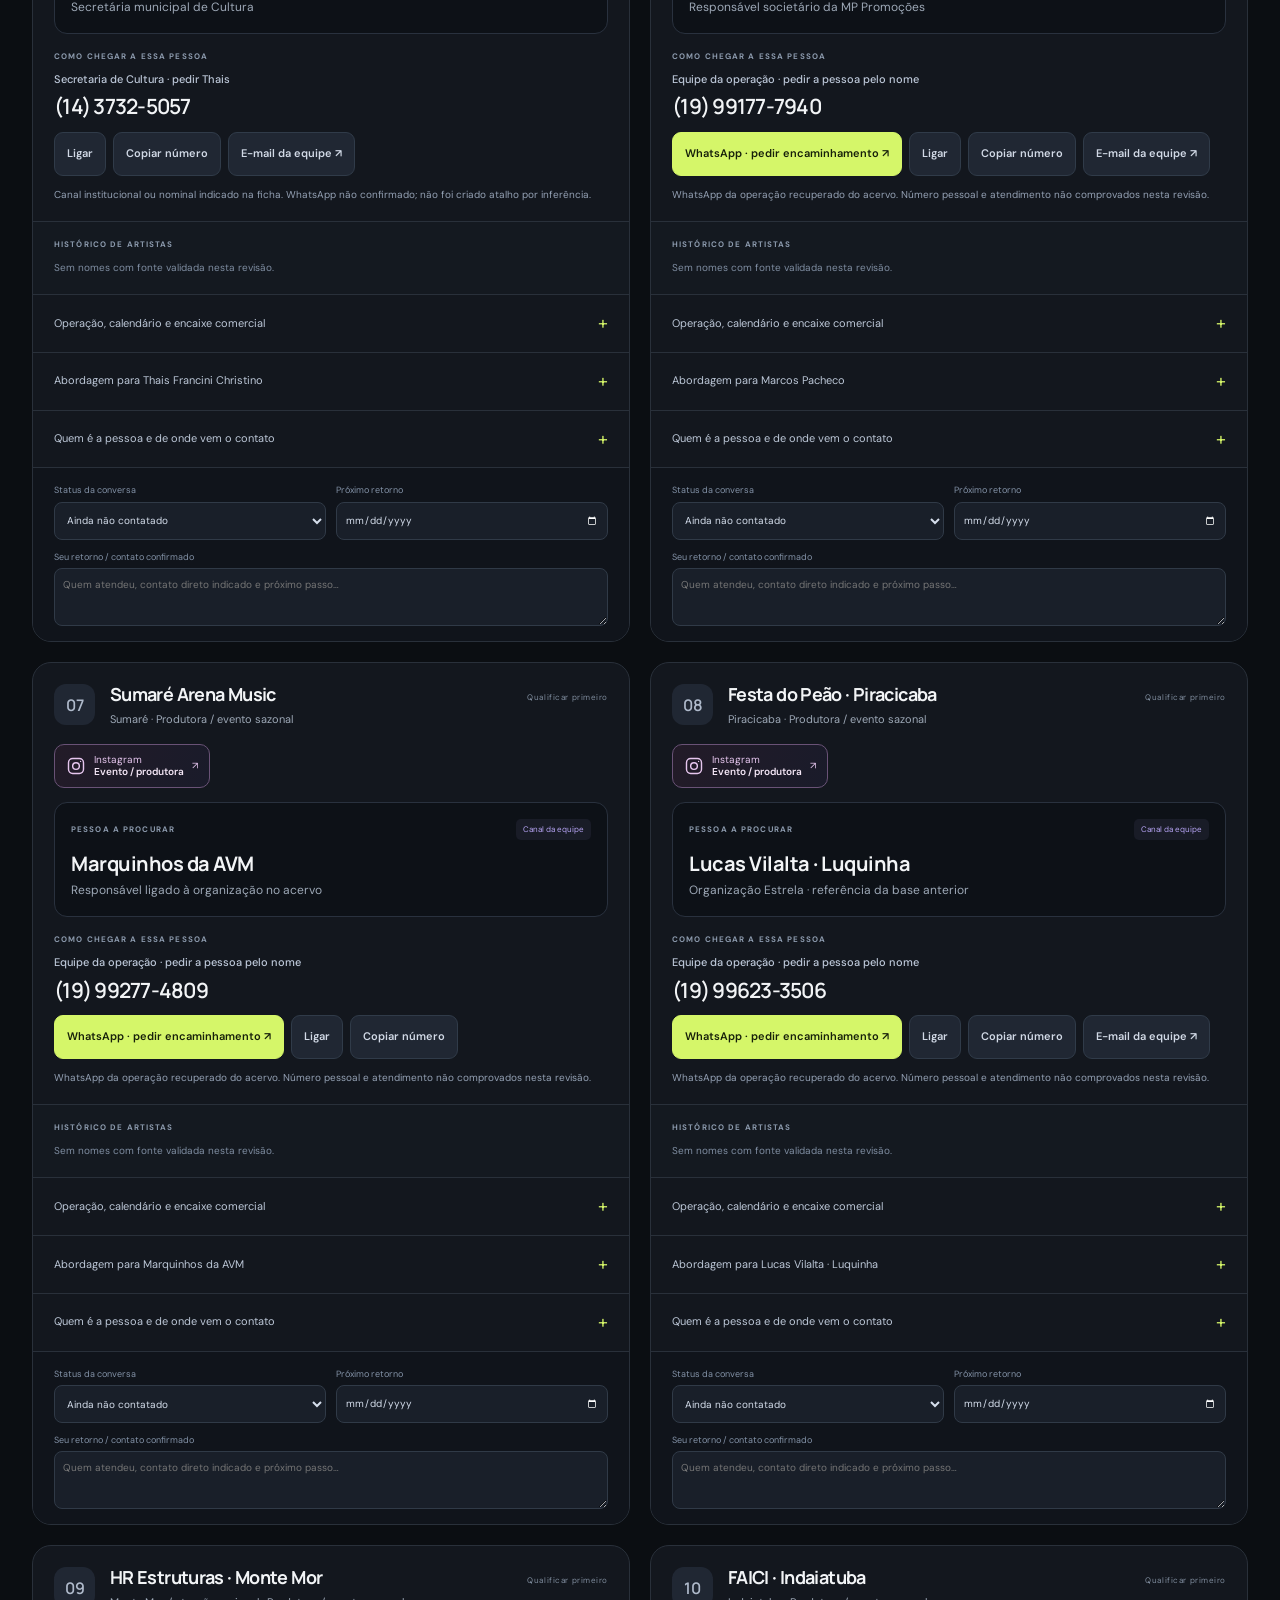
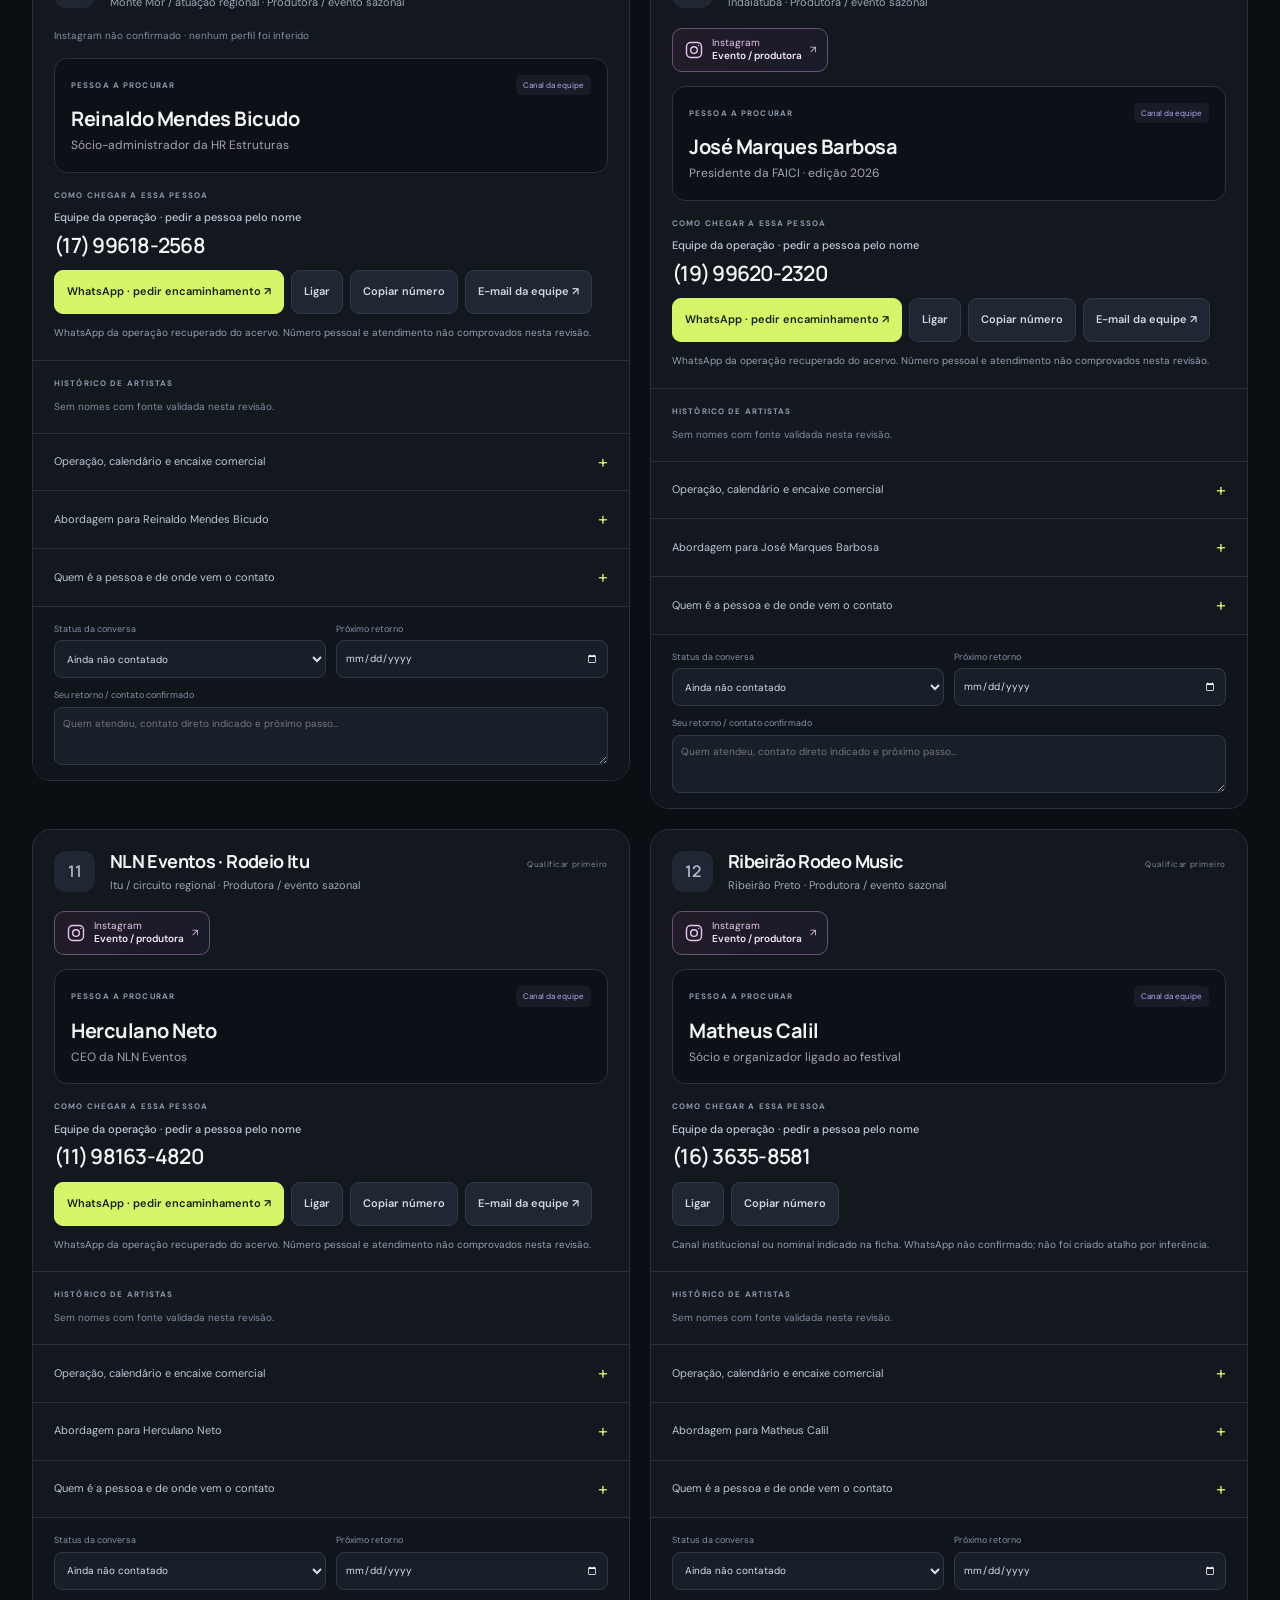
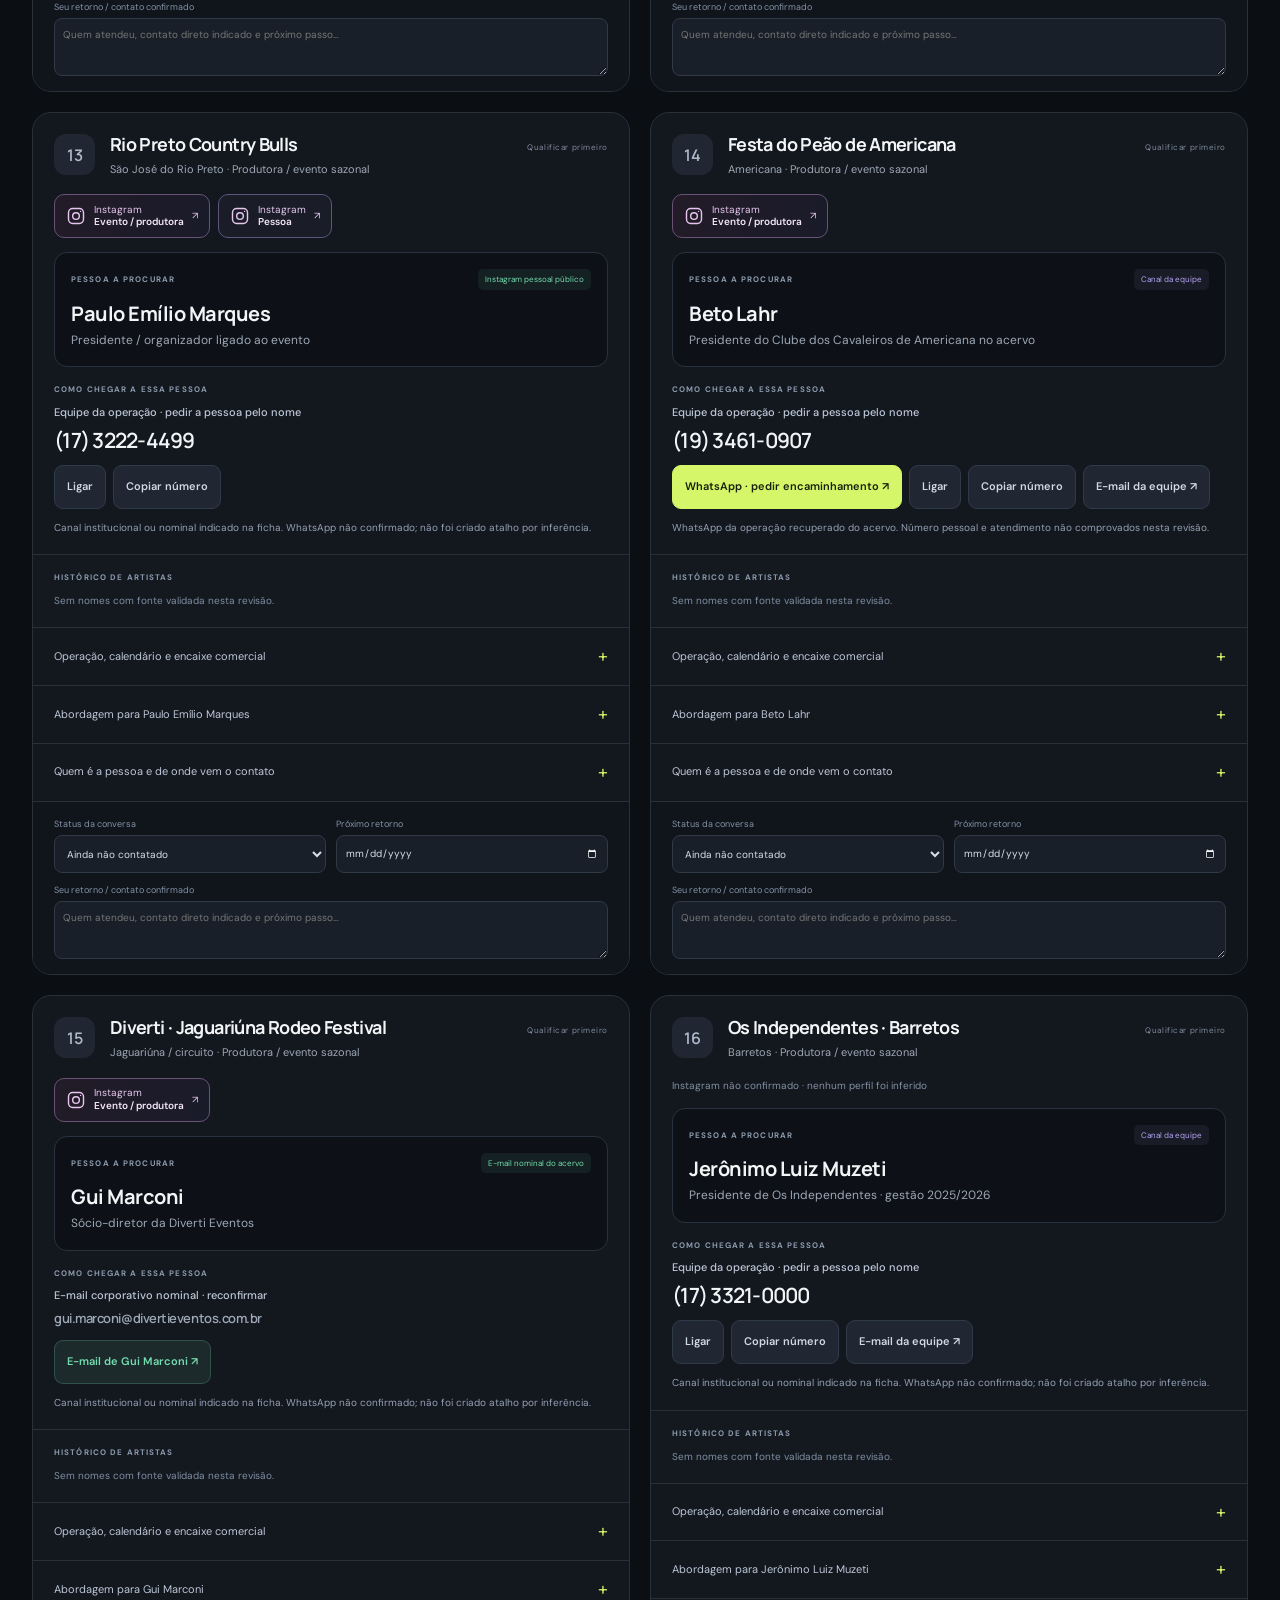
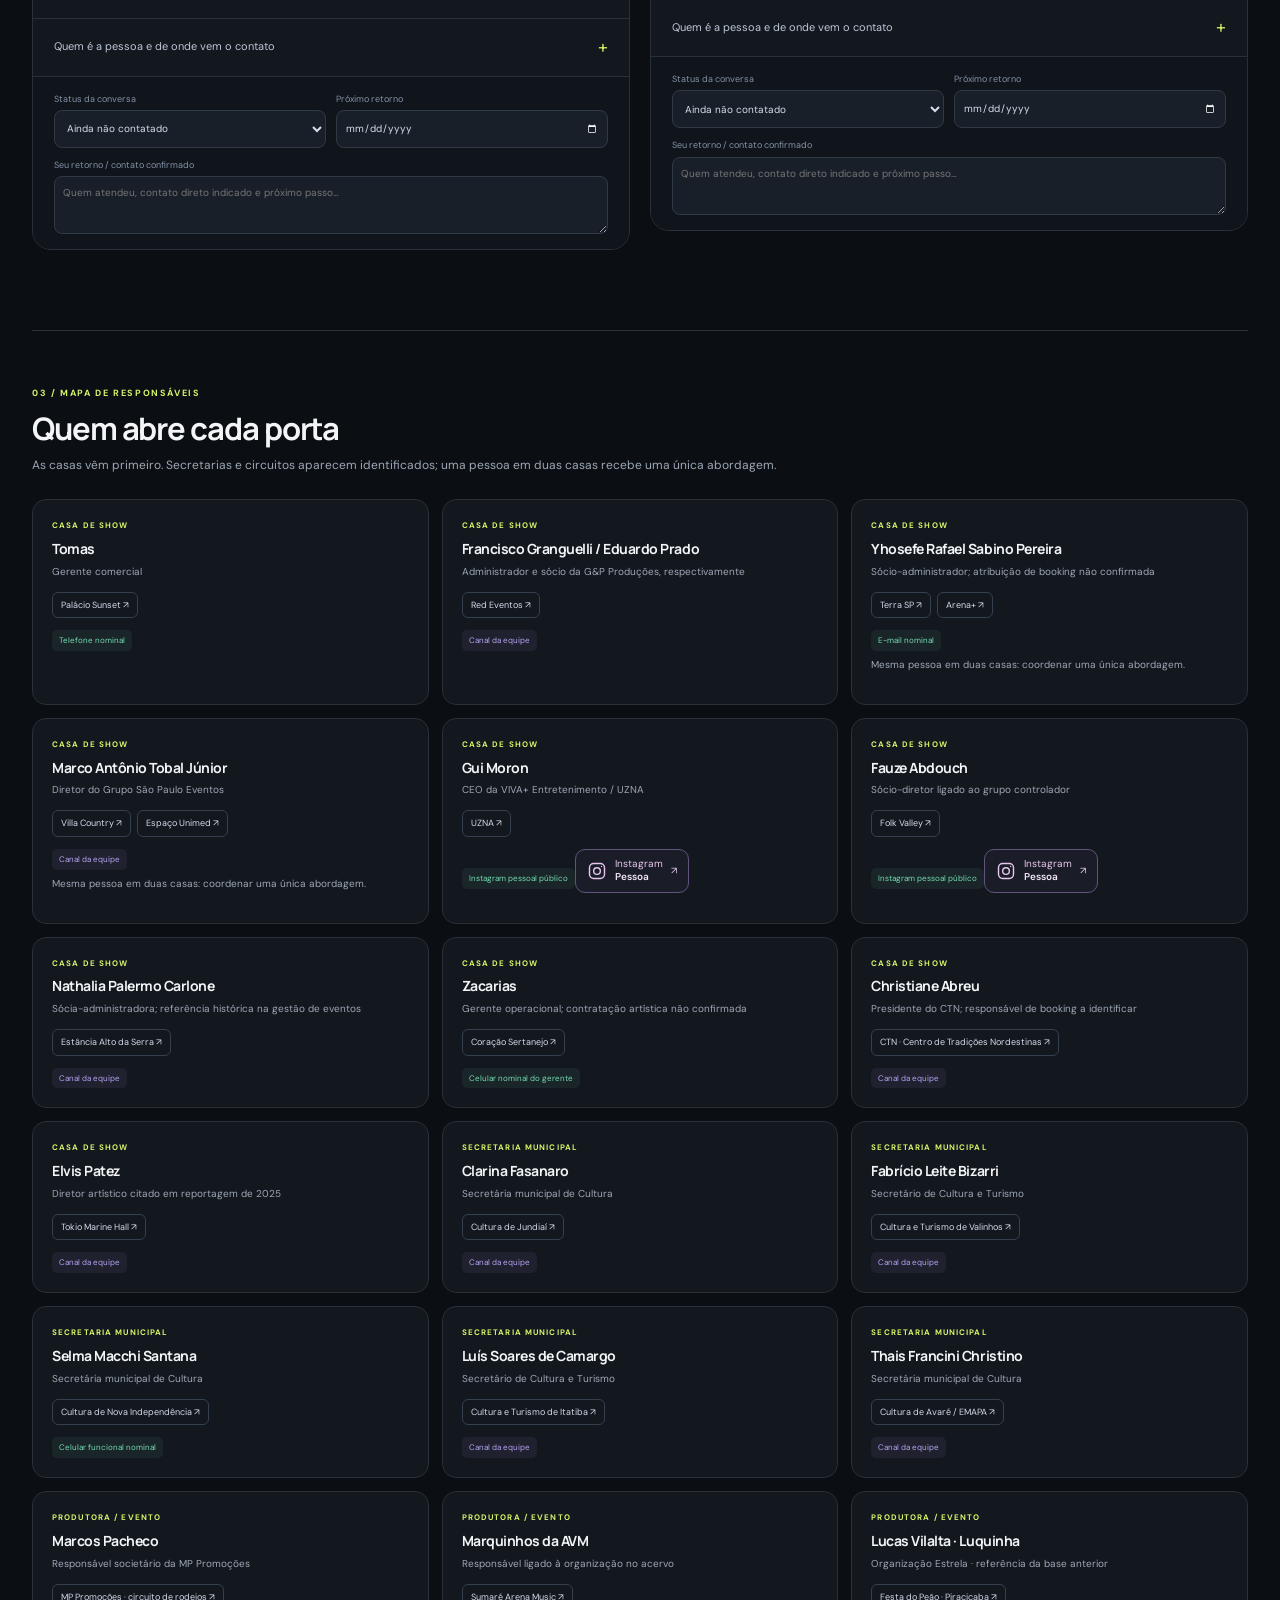
==== commit 41a9e9e4: "new" ====
--- a/index.html
+++ b/index.html
@@ -2,6017 +2,58 @@
 <html lang="pt-BR">
 <head>
   <meta charset="utf-8">
-  <meta name="viewport" content="width=device-width, initial-scale=1">
-  <meta name="description" content="Dossiê comercial de oportunidades para João Bosco &amp; Gabriel em São Paulo: prioridades, responsáveis, contatos, capacidade, estratégia e fontes verificadas.">
-  <meta name="theme-color" content="#241711">
-  <meta name="color-scheme" content="light">
-  <meta name="format-detection" content="telephone=no">
-  <meta property="og:type" content="website">
-  <meta property="og:locale" content="pt_BR">
-  <meta property="og:title" content="João Bosco &amp; Gabriel — mapa de oportunidades em SP">
-  <meta property="og:description" content="19 operações qualificadas, contatos acionáveis e ordem recomendada de abordagem.">
-    <link rel="preconnect" href="https://fonts.googleapis.com">
+  <meta name="viewport" content="width=device-width,initial-scale=1,viewport-fit=cover">
+  <meta name="theme-color" content="#0b0e12">
+  <meta name="robots" content="noindex,nofollow">
+  <meta name="description" content="Fila de prospecção de casas de show para João Bosco & Gabriel. Pessoa, função, telefone, tipo de canal e fontes em uma única ficha.">
+  <title>Casas para show · João Bosco & Gabriel</title>
+  <link rel="icon" type="image/svg+xml" href="assets/mapa-palcos.svg">
+  <link rel="preconnect" href="https://fonts.googleapis.com">
   <link rel="preconnect" href="https://fonts.gstatic.com" crossorigin>
-  <link href="https://fonts.googleapis.com/css2?family=Plus+Jakarta+Sans:wght@400;500;600;700;800&display=swap" rel="stylesheet">
-  <title>João Bosco &amp; Gabriel — mapa de oportunidades em SP</title>
-  <style>
-    :root {
-      --paper: #f5f1e8;
-      --surface: #fffdf8;
-      --surface-2: #ebe4d7;
-      --ink: #25231f;
-      --muted: #686158;
-      --line: #d8d0c2;
-      --accent: #61382a;
-      --accent-2: #a9653e;
-      --accent-soft: #ead9cc;
-      --positive: #315a42;
-      --positive-soft: #dce9df;
-      --warning: #7a5415;
-      --warning-soft: #f5e8c9;
-      --danger: #7c372e;
-      --danger-soft: #f0dcd7;
-      --blue: #38576a;
-      --blue-soft: #dce7ed;
-      --gold: #d4a261;
-      --hero: #241711;
-      --radius: 18px;
-      --shadow: 0 14px 34px rgba(53, 42, 31, .08);
-      --max: 1220px;
-    }
-
-    * { box-sizing: border-box; }
-    html {
-      scroll-behavior: smooth;
-      overflow-x: hidden;
-      width: 100%;
-      max-width: 100vw;
-    }
-    body {
-      margin: 0;
-      padding: 0;
-      overflow-x: hidden;
-      width: 100%;
-      max-width: 100vw;
-      position: relative;
-      background:
-        radial-gradient(circle at 100% 0, rgba(212,162,97,.1), transparent 28rem),
-        var(--paper);
-      color: var(--ink);
-      font-family: 'Plus Jakarta Sans', system-ui, -apple-system, sans-serif;
-      line-height: 1.55;
-    }
-
-    a { color: inherit; text-underline-offset: 3px; }
-    a:hover { color: var(--accent-2); }
-    button, input { font: inherit; }
-    button, a { -webkit-tap-highlight-color: transparent; }
-    :focus-visible { outline: 3px solid rgba(212,162,97,.8); outline-offset: 3px; }
-    [id] { scroll-margin-top: 112px; }
-    h1, h2, h3, h4, p { margin-top: 0; }
-    h1, h2 { font-family: 'Plus Jakarta Sans', system-ui, -apple-system, sans-serif; font-weight: 800; letter-spacing: -.035em; }
-    h1 {
-      max-width: 920px;
-      margin-bottom: 20px;
-      font-size: clamp(2.65rem, 7vw, 5.8rem);
-      letter-spacing: -.055em;
-      line-height: .94;
-    }
-    h2 {
-      margin-bottom: 12px;
-      font-size: clamp(1.85rem, 3.2vw, 2.75rem);
-      letter-spacing: -.035em;
-      line-height: 1.08;
-    }
-    h3 { margin-bottom: 6px; font-size: 1.13rem; letter-spacing: -.015em; }
-    h4 { margin-bottom: 5px; font-size: .82rem; letter-spacing: .055em; text-transform: uppercase; }
-    p { margin-bottom: 12px; }
-
-    .shell { width: min(calc(100% - 34px), var(--max)); margin-inline: auto; }
-    .hero {
-      position: relative;
-      overflow: hidden;
-      contain: paint;
-      clip-path: inset(0);
-      max-width: 100vw;
-      width: 100%;
-      padding: 72px 0 52px;
-      border-bottom: 0;
-      background:
-        radial-gradient(circle at 88% 12%, rgba(212,162,97,.22), transparent 27rem),
-        linear-gradient(135deg, #1d1410, #4a291e 72%, #5f3324);
-      color: #fffaf4;
-    }
-    .hero::after {
-      content: "";
-      position: absolute;
-      right: -90px;
-      bottom: -160px;
-      width: 390px;
-      height: 390px;
-      border: 1px solid rgba(255,255,255,.08);
-      border-radius: 50%;
-      box-shadow: 0 0 0 55px rgba(255,255,255,.025), 0 0 0 110px rgba(255,255,255,.018);
-      pointer-events: none;
-    }
-    .hero .shell { position: relative; z-index: 1; }
-    .hero .tag { border-color: rgba(255,255,255,.18); background: rgba(255,255,255,.08); color: #eadfd4; }
-    .hero .tag.primary { border-color: var(--gold); background: var(--gold); color: #241711; }
-    .eyebrow { display: flex; flex-wrap: wrap; gap: 8px; margin-bottom: 28px; }
-    .tag {
-      display: inline-flex;
-      align-items: center;
-      min-height: 30px;
-      padding: 5px 11px;
-      border: 1px solid var(--line);
-      border-radius: 999px;
-      background: rgba(255,255,255,.38);
-      color: var(--muted);
-      font-size: .74rem;
-      font-weight: 800;
-      letter-spacing: .045em;
-      text-transform: uppercase;
-    }
-    .tag.primary { border-color: var(--accent); background: var(--accent); color: white; }
-    .tag.good { border-color: #b9d1bf; background: var(--positive-soft); color: var(--positive); }
-    .tag.mid { border-color: #dec896; background: var(--warning-soft); color: var(--warning); }
-    .tag.info { border-color: #b9ccd7; background: var(--blue-soft); color: var(--blue); }
-    .lead { max-width: 850px; color: var(--muted); font-size: 1.14rem; }
-    .hero .lead { color: #dfd2c7; }
-    .hero-actions { display: flex; flex-wrap: wrap; gap: 10px; margin-top: 22px; }
-    .button {
-      display: inline-flex;
-      align-items: center;
-      justify-content: center;
-      min-height: 42px;
-      padding: 9px 15px;
-      border: 1px solid var(--accent);
-      border-radius: 999px;
-      background: var(--accent);
-      color: white;
-      font-size: .88rem;
-      font-weight: 780;
-      text-decoration: none;
-      cursor: pointer;
-    }
-    .button:hover { background: #47271d; color: white; }
-    .button.secondary { border-color: var(--line); background: var(--surface); color: var(--ink); }
-    .button.secondary:hover { border-color: var(--accent); color: var(--accent); }
-    .hero .button { border-color: var(--gold); background: var(--gold); color: #241711; }
-    .hero .button:hover { background: #edc38d; color: #241711; }
-    .hero .button.secondary { border-color: rgba(255,255,255,.24); background: rgba(255,255,255,.08); color: white; }
-    .hero .button.secondary:hover { border-color: rgba(255,255,255,.58); background: rgba(255,255,255,.15); }
-
-    .stats {
-      display: grid;
-      grid-template-columns: repeat(4, minmax(0, 1fr));
-      gap: 14px;
-      margin-top: 38px;
-    }
-    .stat {
-      min-height: 132px;
-      padding: 21px;
-      border: 1px solid var(--line);
-      border-radius: var(--radius);
-      background: var(--surface);
-    }
-    .hero .stat { border-color: rgba(255,255,255,.12); background: rgba(255,255,255,.07); backdrop-filter: blur(8px); }
-    .stat strong {
-      display: block;
-      margin-bottom: 4px;
-      color: var(--accent);
-      font-family: 'Plus Jakarta Sans', system-ui, -apple-system, sans-serif;
-      font-size: 2.05rem;
-      font-weight: 500;
-    }
-    .stat span { color: var(--muted); font-size: .88rem; }
-    .hero .stat strong { color: #efc786; }
-    .hero .stat span { color: #dfd2c7; }
-    .hero .notice.success { border-color: #8ec0a0; background: rgba(34,72,49,.74); }
-    .hero .notice.success p { color: #e5f2e8; }
-
-    .notice {
-      margin-top: 18px;
-      padding: 17px 19px;
-      border-left: 4px solid var(--accent);
-      border-radius: 0 13px 13px 0;
-      background: var(--accent-soft);
-    }
-    .notice strong { display: block; margin-bottom: 4px; }
-    .notice p { margin: 0; color: #533c33; }
-    .notice.success { border-color: var(--positive); background: var(--positive-soft); }
-    .notice.success p { color: #294b38; }
-    .notice.warning { border-color: var(--warning); background: var(--warning-soft); }
-    .notice.warning p { color: #5d471f; }
-
-    main { padding-bottom: 72px; }
-    section { padding: 55px 0; border-bottom: 1px solid var(--line); }
-    section:last-child { border-bottom: 0; }
-    .section-intro { max-width: 790px; margin-bottom: 26px; color: var(--muted); }
-    .grid-2 { display: grid; grid-template-columns: repeat(2, minmax(0, 1fr)); gap: 18px; }
-    .grid-3 { display: grid; grid-template-columns: repeat(3, minmax(0, 1fr)); gap: 15px; }
-
-    .quick-start { padding-top: 42px; }
-    .section-kicker {
-      display: block;
-      margin-bottom: 8px;
-      color: var(--accent);
-      font-size: .74rem;
-      font-weight: 850;
-      letter-spacing: .11em;
-      text-transform: uppercase;
-    }
-    .handoff-grid { display: grid; grid-template-columns: repeat(3, minmax(0,1fr)); gap: 14px; }
-    .handoff-card {
-      position: relative;
-      min-height: 178px;
-      padding: 20px;
-      overflow: hidden;
-      border: 1px solid var(--line);
-      border-radius: var(--radius);
-      background: var(--surface);
-      box-shadow: var(--shadow);
-    }
-    .handoff-card .step {
-      display: grid;
-      place-items: center;
-      width: 34px;
-      height: 34px;
-      margin-bottom: 16px;
-      border-radius: 11px;
-      background: var(--accent);
-      color: white;
-      font-weight: 850;
-    }
-    .handoff-card p { margin: 0; color: var(--muted); font-size: .91rem; }
-    .legend-bar {
-      display: flex;
-      align-items: center;
-      justify-content: space-between;
-      gap: 18px;
-      margin-top: 16px;
-      padding: 16px 18px;
-      border: 1px solid var(--line);
-      border-radius: 15px;
-      background: rgba(255,253,248,.68);
-    }
-    .legend-items { display: flex; flex-wrap: wrap; gap: 8px; }
-    .legend-bar p { margin: 0; color: var(--muted); font-size: .86rem; }
-
-    .panel {
-      border: 1px solid var(--line);
-      border-radius: var(--radius);
-      background: var(--surface);
-      box-shadow: var(--shadow);
-      padding: 20px;
-    }
-    .panel-head { padding: 16px 19px; border-bottom: 1px solid var(--line); font-weight: 820; }
-    .panel-body {
-      margin: 0;
-      padding: 0;
-      overflow-x: hidden;
-      width: 100%;
-      max-width: 100vw;
-      position: relative;
-      background:
-        radial-gradient(circle at 100% 0, rgba(212,162,97,.1), transparent 28rem),
-        var(--paper);
-      color: var(--ink);
-      font-family: 'Plus Jakarta Sans', system-ui, -apple-system, sans-serif;
-      line-height: 1.55;
-    }
-    .panel p:last-child { margin-bottom: 0; }
-
-    .priority-card { position: relative; overflow: hidden; padding: 21px; }
-    .priority-card::before {
-      content: attr(data-rank);
-      position: absolute;
-      top: -18px;
-      right: 10px;
-      color: rgba(97,56,42,.08);
-      font-family: 'Plus Jakarta Sans', system-ui, -apple-system, sans-serif;
-      font-size: 7.5rem;
-      line-height: 1;
-    }
-    .priority-card > * { position: relative; }
-    .priority-card p { color: var(--muted); font-size: .92rem; }
-    .mini-meta { display: flex; flex-wrap: wrap; gap: 7px; margin-top: 14px; }
-
-    .toolbar {
-      position: sticky;
-      top: 0;
-      z-index: 20;
-      padding: 12px 0;
-      border-bottom: 1px solid var(--line);
-      background: rgba(243,239,230,.92);
-      backdrop-filter: blur(12px);
-      max-width: 100vw;
-      overflow-x: clip;
-    }
-    .toolbar-inner { display: flex; align-items: center; justify-content: space-between; gap: 14px; min-width: 0; max-width: 100%; }
-    .toolbar-tools { display: flex; align-items: center; gap: 10px; min-width: 0; max-width: 100%; }
-    .filters { display: flex; flex-wrap: wrap; gap: 7px; }
-    .filter {
-      min-height: 37px;
-      padding: 7px 12px;
-      border: 1px solid var(--line);
-      border-radius: 999px;
-      background: var(--surface);
-      color: var(--muted);
-      font-size: .82rem;
-      font-weight: 760;
-      cursor: pointer;
-    }
-    .filter.active { border-color: var(--accent); background: var(--accent); color: white; }
-    .search {
-      width: min(100%, 310px);
-      min-height: 39px;
-      padding: 8px 13px;
-      border: 1px solid var(--line);
-      border-radius: 999px;
-      background: var(--surface);
-      color: var(--ink);
-    }
-    .results { min-width: 64px; margin: 0; color: var(--muted); font-size: .76rem; font-weight: 800; text-align: right; white-space: nowrap; }
-
-    .venue-list { display: grid; gap: 22px; }
-    .venue {
-      overflow: hidden;
-      border: 1px solid var(--line);
-      border-radius: 22px;
-      background: var(--surface);
-      box-shadow: var(--shadow);
-    }
-    .venue[hidden] { display: none; }
-    .venue-top {
-      display: grid;
-      grid-template-columns: 82px 1fr auto;
-      gap: 18px;
-      align-items: start;
-      padding: 24px;
-      border-bottom: 1px solid var(--line);
-      background: linear-gradient(135deg, rgba(255,255,255,.65), rgba(235,228,215,.5));
-    }
-    .rank {
-      display: grid;
-      place-items: center;
-      width: 70px;
-      height: 70px;
-      border-radius: 20px;
-      background: var(--accent);
-      color: white;
-      font-family: 'Plus Jakarta Sans', system-ui, -apple-system, sans-serif;
-      font-size: 2rem;
-    }
-    .venue-title h3 { margin-bottom: 4px; font-family: 'Plus Jakarta Sans', system-ui, -apple-system, sans-serif; font-size: 1.65rem; font-weight: 500; }
-    .venue-title p { margin: 0; color: var(--muted); }
-    .score {
-      min-width: 88px;
-      text-align: right;
-      font-variant-numeric: tabular-nums;
-    }
-    .score strong { display: block; color: var(--accent); font-family: 'Plus Jakarta Sans', system-ui, -apple-system, sans-serif; font-size: 2rem; font-weight: 500; line-height: 1; }
-    .score span { color: var(--muted); font-size: .72rem; font-weight: 800; text-transform: uppercase; }
-
-    .venue-body {
-      margin: 0;
-      padding: 0;
-      overflow-x: hidden;
-      width: 100%;
-      max-width: 100vw;
-      position: relative;
-      background:
-        radial-gradient(circle at 100% 0, rgba(212,162,97,.1), transparent 28rem),
-        var(--paper);
-      color: var(--ink);
-      font-family: 'Plus Jakarta Sans', system-ui, -apple-system, sans-serif;
-      line-height: 1.55;
-    }
-    .facts { display: grid; grid-template-columns: repeat(4, minmax(0, 1fr)); gap: 10px; margin-bottom: 21px; }
-    .fact { min-height: 108px; padding: 15px; border: 1px solid var(--line); border-radius: 14px; background: #fbf8f2; }
-    .fact b { display: block; margin-bottom: 4px; color: var(--muted); font-size: .72rem; letter-spacing: .05em; text-transform: uppercase; }
-    .fact strong { display: block; font-size: 1.05rem; }
-    .fact small { display: block; margin-top: 4px; color: var(--muted); line-height: 1.4; }
-
-    .analysis-grid { display: grid; grid-template-columns: 1.08fr .92fr; gap: 18px; }
-    .block { padding: 17px; border: 1px solid var(--line); border-radius: 15px; }
-    .block p, .block li { color: var(--muted); font-size: .9rem; }
-    .block p:last-child { margin-bottom: 0; }
-    .check { margin: 0; padding: 0; list-style: none; }
-    .check li { position: relative; padding: 5px 0 5px 20px; }
-    .check li::before { content: "✓"; position: absolute; left: 0; color: var(--positive); font-weight: 900; }
-    .risk { margin-top: 12px; padding: 12px 13px; border-radius: 10px; background: var(--warning-soft); color: #5d471f !important; }
-
-    .contact-card { padding: 17px; border: 1px solid #c5d6cb; border-radius: 15px; background: var(--positive-soft); }
-    .channel-box {
-      margin-bottom: 12px;
-      padding: 10px 12px;
-      border-radius: 10px;
-      background: rgba(255, 255, 255, 0.82);
-      border: 1px solid rgba(49, 90, 66, 0.22);
-    }
-    .channel-tag {
-      display: inline-block;
-      margin-bottom: 6px;
-      padding: 3px 8px;
-      border-radius: 6px;
-      font-size: 0.73rem;
-      font-weight: 850;
-      letter-spacing: 0.02em;
-      text-transform: uppercase;
-    }
-    .channel-tag.direct { background: #dce9df; color: #1a4d2e; border: 1px solid #9bc5aa; }
-    .channel-tag.public { background: #dce7ed; color: #163e54; border: 1px solid #a1c2d4; }
-    .channel-tag.producer { background: #ead9cc; color: #582b1b; border: 1px solid #ceab93; }
-    .channel-tag.venue-desk { background: #f5e8c9; color: #5d4210; border: 1px solid #d8be81; }
-    .channel-who { font-size: 0.82rem; color: var(--ink); margin-bottom: 4px; line-height: 1.35; }
-    .channel-who strong { color: var(--accent); }
-    .channel-phrase {
-      margin-top: 5px;
-      padding: 6px 9px;
-      border-radius: 6px;
-      background: #f4efe6;
-      border-left: 3px solid var(--accent-2);
-      font-size: 0.8rem;
-      color: #38281d;
-      font-style: italic;
-      line-height: 1.35;
-    }
-    .person { margin-bottom: 13px; padding-bottom: 13px; border-bottom: 1px solid rgba(49,90,66,.22); }
-    .person:last-of-type { margin-bottom: 0; padding-bottom: 0; border-bottom: 0; }
-    .person strong { display: block; }
-    .person span { color: #355844; font-size: .86rem; }
-    .contact-actions { display: flex; flex-wrap: wrap; gap: 8px; margin-top: 14px; }
-    .contact-actions a {
-      display: inline-flex;
-      align-items: center;
-      min-height: 36px;
-      padding: 7px 11px;
-      border: 1px solid rgba(49,90,66,.28);
-      border-radius: 999px;
-      background: rgba(255,255,255,.52);
-      color: var(--positive);
-      font-size: .81rem;
-      font-weight: 780;
-      text-decoration: none;
-      overflow-wrap: anywhere;
-    }
-    .contact-actions a:hover { background: white; }
-    .contact-actions a[href^="tel:"]::before { content: "☎"; margin-right: 7px; }
-    .contact-actions a[href^="mailto:"]::before { content: "✉"; margin-right: 7px; }
-    .contact-actions a[href*="wa.me"] { border-color: rgba(33,116,65,.35); background: rgba(255,255,255,.72); }
-    .contact-actions a[href*="wa.me"]::before { content: "◉"; margin-right: 7px; }
-    .contact-actions a[href*="instagram.com"]::before { content: "◎"; margin-right: 7px; }
-
-    details { margin-top: 16px; border: 1px solid var(--line); border-radius: 13px; background: #faf7f1; }
-    summary { padding: 13px 15px; font-size: .88rem; font-weight: 800; cursor: pointer; }
-    .details-body {
-      margin: 0;
-      padding: 0;
-      overflow-x: hidden;
-      width: 100%;
-      max-width: 100vw;
-      position: relative;
-      background:
-        radial-gradient(circle at 100% 0, rgba(212,162,97,.1), transparent 28rem),
-        var(--paper);
-      color: var(--ink);
-      font-family: 'Plus Jakarta Sans', system-ui, -apple-system, sans-serif;
-      line-height: 1.55;
-    }
-    .details-body p, .details-body li { color: var(--muted); font-size: .86rem; }
-    .details-body ul { margin: 0; padding-left: 20px; }
-    .details-body li { margin-bottom: 7px; }
-    .source-label { color: var(--ink); font-weight: 760; }
-
-    .route {
-      display: grid;
-      grid-template-columns: 40px 1fr;
-      gap: 13px;
-      padding: 14px 0;
-      border-bottom: 1px solid var(--line);
-    }
-    .route:last-child { border-bottom: 0; }
-    .route-num { display: grid; place-items: center; width: 34px; height: 34px; border-radius: 50%; background: var(--accent); color: white; font-weight: 850; }
-    .route p { margin: 3px 0 0; color: var(--muted); font-size: .91rem; }
-
-    .script {
-      padding: 22px;
-      border: 1px solid var(--line);
-      border-radius: var(--radius);
-      background: var(--surface);
-      box-shadow: var(--shadow);
-      font-size: 1rem;
-    }
-    .script p { margin: 0; }
-    .script em { color: var(--muted); }
-    .copy-action { margin-top: 16px; }
-
-    .guide-grid { display: grid; grid-template-columns: repeat(2, minmax(0, 1fr)); gap: 18px; margin-top: 22px; }
-    .guide-card { padding: 22px; border: 1px solid var(--line); border-radius: 18px; background: var(--surface); box-shadow: var(--shadow); }
-    .guide-card h4 { margin-bottom: 10px; font-size: 1.05rem; display: flex; align-items: center; justify-content: space-between; gap: 8px; font-family: inherit; text-transform: none; letter-spacing: normal; }
-    .guide-card p { font-size: .88rem; color: var(--muted); margin-bottom: 14px; }
-    .guide-item { padding: 12px 14px; margin-bottom: 10px; border-radius: 12px; background: #fbf8f2; border-left: 4px solid var(--accent); font-size: .88rem; }
-    .guide-item strong { display: block; color: var(--ink); margin-bottom: 3px; font-size: .92rem; }
-    .guide-item span { color: var(--muted); display: block; font-size: .82rem; line-height: 1.4; }
-    .guide-quote { margin-top: 8px; padding: 8px 12px; border-radius: 8px; background: #ece5d8; font-style: italic; color: #432b20; font-size: .83rem; line-height: 1.45; border-left: 2px solid var(--accent-2); }
-
-    .excluded { display: grid; grid-template-columns: repeat(3, minmax(0,1fr)); gap: 14px; }
-    .excluded-card { padding: 18px; border: 1px solid var(--line); border-radius: 15px; background: var(--surface); }
-    .excluded-card p { margin: 0; color: var(--muted); font-size: .88rem; }
-
-    footer { padding: 28px 0 42px; color: var(--muted); font-size: .83rem; }
-    .print-button {
-      position: fixed;
-      right: 20px;
-      bottom: 20px;
-      z-index: 30;
-      width: 54px;
-      height: 54px;
-      border: 0;
-      border-radius: 17px;
-      padding: 0;
-      background: var(--accent);
-      color: white;
-      font-size: 0;
-      font-weight: 780;
-      box-shadow: 0 10px 30px rgba(49,31,23,.2);
-      cursor: pointer;
-    }
-    .print-button::before { content: "PDF"; font-size: .75rem; letter-spacing: .05em; }
-    .print-button:hover { background: #47271d; }
-    .mobile-dock { display: none; }
-
-    @media (max-width: 900px) {
-      .stats, .facts { grid-template-columns: repeat(2, minmax(0,1fr)); }
-      .grid-3, .analysis-grid, .handoff-grid, .guide-grid { grid-template-columns: 1fr; }
-      .toolbar-inner { display: flex; align-items: center; justify-content: space-between; gap: 14px; min-width: 0; max-width: 100%; }
-      .toolbar-tools, .search { width: 100%; max-width: none; }
-    }
-    @media (max-width: 650px) {
-      body { padding-bottom: 78px; }
-      .shell { width: calc(100% - 24px); max-width: calc(100% - 24px); margin-inline: auto; padding-inline: 0; }
-      .hero { padding: 34px 0 28px; }
-      .hero::after { display: none !important; }
-      h1 { margin-bottom: 16px; font-size: clamp(2.25rem, 12vw, 3.25rem); line-height: .98; word-break: break-word; }
-      h2 { font-size: 1.78rem; word-break: break-word; }
-      .lead { font-size: .98rem; }
-      .eyebrow { margin-bottom: 18px; gap: 6px; }
-      .tag { min-height: 27px; padding: 4px 9px; font-size: .67rem; }
-      .hero-actions { display: flex; flex-direction: column; gap: 8px; width: 100%; }
-      .hero-actions .button { width: 100%; min-height: 44px; padding: 10px 14px; font-size: .84rem; text-align: center; justify-content: center; }
-      .stats { grid-template-columns: repeat(2,minmax(0,1fr)); gap: 8px; margin-top: 22px; width: 100%; }
-      .stat { min-height: 0; padding: 12px 14px; border-radius: 14px; min-width: 0; overflow: hidden; }
-      .stat strong { font-size: 1.5rem; word-break: break-word; }
-      .stat span { font-size: .74rem; line-height: 1.35; }
-      .hero .notice { padding: 14px; margin-top: 14px; }
-      .hero .notice p { font-size: .86rem; }
-      .toolbar { padding: 8px 0; }
-      .toolbar-inner { gap: 8px; width: 100%; min-width: 0; }
-      .filters { display: flex; flex-wrap: nowrap; overflow-x: auto; -webkit-overflow-scrolling: touch; scrollbar-width: none; width: 100%; max-width: 100%; padding-bottom: 2px; }
-      .filters::-webkit-scrollbar { display: none; }
-      .filter { flex: 0 0 auto; min-height: 36px; padding: 6px 12px; font-size: .78rem; }
-      .toolbar-tools { gap: 8px; width: 100%; min-width: 0; }
-      .search { min-width: 0; width: 100%; min-height: 42px; font-size: .85rem; }
-      .results { min-width: 54px; font-size: .7rem; }
-      .grid-2, .excluded, .guide-grid { grid-template-columns: 1fr; }
-      .facts { grid-template-columns: repeat(2,minmax(0,1fr)); gap: 8px; width: 100%; }
-      .fact { min-height: 0; padding: 12px; min-width: 0; }
-      .fact strong { font-size: .94rem; }
-      .fact small { font-size: .76rem; }
-      section { padding: 34px 0; }
-      .quick-start { padding-top: 26px; }
-      .handoff-card { min-height: 0; padding: 17px; }
-      .handoff-card .step { float: left; margin: 0 12px 8px 0; }
-      .legend-bar { align-items: flex-start; flex-direction: column; gap: 10px; }
-      .venue-list { gap: 16px; width: 100%; min-width: 0; }
-      .venue { border-radius: 18px; width: 100%; min-width: 0; }
-      .venue-top { grid-template-columns: 48px 1fr; gap: 12px; padding: 14px 16px; }
-      .rank { width: 48px; height: 48px; border-radius: 13px; font-size: 1.35rem; }
-      .score { grid-column: 2; text-align: left; }
-      .score strong { display: inline; margin-right: 5px; font-size: 1.35rem; }
-      .venue-title h3 { font-size: 1.25rem; }
-      .venue-title p { font-size: .84rem; }
-      .venue-tabs { padding: 8px 12px 0; gap: 4px; }
-      .venue-tab-btn { padding: 8px 10px; font-size: .76rem; }
-      .venue-body { padding: 14px 12px; width: 100%; min-width: 0; }
-      .tab-pane { width: 100%; min-width: 0; }
-      .tech-specs-grid { grid-template-columns: 1fr; gap: 8px; width: 100%; }
-      .stage-section { padding: 14px; }
-      .artist-badge {
-        gap: 10px;
-        padding: 5px 14px 5px 5px;
-      }
-      .artist-photo {
-        width: 68px;
-        height: 68px;
-        border-width: 2px;
-      }
-      .artist-name {
-        font-size: .88rem;
-      }
-      .artist-year {
-        font-size: .70rem;
-      }
-      .analysis-grid { gap: 10px; width: 100%; }
-      .block, .contact-card { padding: 14px 12px; width: 100%; box-sizing: border-box; }
-      .contact-actions { display: grid; grid-template-columns: 1fr; gap: 8px; }
-      .contact-actions a { justify-content: center; min-height: 44px; padding: 10px 12px; text-align: center; }
-      details { margin-top: 12px; }
-      summary { min-height: 44px; }
-      .print-button { display: none; }
-      .mobile-dock {
-        position: fixed;
-        right: 8px;
-        bottom: 8px;
-        left: 8px;
-        z-index: 40;
-        display: grid;
-        grid-template-columns: repeat(4, minmax(0, 1fr));
-        gap: 4px;
-        padding: 6px 4px;
-        border: 1px solid rgba(255,255,255,.16);
-        border-radius: 16px;
-        background: rgba(36,23,17,.96);
-        box-shadow: 0 16px 40px rgba(32,20,15,.35);
-        backdrop-filter: blur(14px);
-        max-width: calc(100% - 16px);
-        margin: 0 auto;
-        box-sizing: border-box;
-      }
-      .mobile-dock a {
-        display: flex;
-        align-items: center;
-        justify-content: center;
-        padding: 8px 2px;
-        border-radius: 9px;
-        color: #f7eee5;
-        font-size: .67rem;
-        font-weight: 800;
-        text-align: center;
-        text-decoration: none;
-        white-space: nowrap;
-        overflow: hidden;
-        text-overflow: ellipsis;
-      }
-      .mobile-dock a:active { background: rgba(255,255,255,.12); }
-    }
-
-    @media (max-width: 380px) {
-      .facts { grid-template-columns: 1fr; }
-      .hero-actions { grid-template-columns: 1fr; }
-    }
-
-    @media print {
-      :root { --paper: white; --surface: white; }
-      body { font-size: 9.5pt; }
-      .shell { width: 100%; }
-      .hero { padding-top: 0; }
-      h1 { font-size: 33pt; }
-      .toolbar, .print-button, .mobile-dock, .hero-actions { display: none !important; }
-      section { padding: 27px 0; }
-      .venue, .panel, .priority-card, .excluded-card { break-inside: avoid; box-shadow: none; }
-      details { break-inside: avoid; }
-      details > * { display: block; }
-    }
-  
-    /* --- MODULAR TAB SYSTEM & ENRICHED VENUE STYLING --- */
-    .venue-list, .venue, .venue-tabs, .tab-pane, .tech-specs-grid, .stage-section {
-      min-width: 0;
-      max-width: 100%;
-    }
-
-    .venue-tabs {
-      display: flex;
-      gap: 6px;
-      padding: 10px 24px 0;
-      background: #f7f4ed;
-      border-bottom: 1px solid var(--line);
-      overflow-x: auto;
-      -webkit-overflow-scrolling: touch;
-      scrollbar-width: none;
-    }
-    .venue-tabs::-webkit-scrollbar { display: none; }
-    .venue-tab-btn {
-      position: relative;
-      display: inline-flex;
-      align-items: center;
-      gap: 7px;
-      padding: 10px 16px;
-      border: 1px solid transparent;
-      border-bottom: 0;
-      border-radius: 12px 12px 0 0;
-      background: transparent;
-      color: var(--muted);
-      font-size: .83rem;
-      font-weight: 780;
-      cursor: pointer;
-      white-space: nowrap;
-      transition: all .2s ease;
-    }
-    .venue-tab-btn:hover {
-      color: var(--accent);
-      background: rgba(255,255,255,.5);
-    }
-    .venue-tab-btn.active {
-      background: var(--surface);
-      color: var(--accent);
-      border-color: var(--line);
-      box-shadow: 0 -3px 10px rgba(0,0,0,.03);
-    }
-    .venue-tab-btn.active::after {
-      content: "";
-      position: absolute;
-      bottom: -1px;
-      left: 0;
-      right: 0;
-      height: 2px;
-      background: var(--surface);
-    }
-    .tab-pane {
-      display: none;
-      animation: fadeIn .25s ease;
-    }
-    .tab-pane.active {
-      display: block;
-    }
-    @keyframes fadeIn {
-      from { opacity: 0; transform: translateY(3px); }
-      to { opacity: 1; transform: translateY(0); }
-    }
-
-    /* All-expanded mode */
-    .venues-expanded .tab-pane {
-      display: block !important;
-      margin-bottom: 24px;
-      padding-bottom: 20px;
-      border-bottom: 1px dashed var(--line);
-    }
-    .venues-expanded .tab-pane:last-child {
-      border-bottom: 0;
-      margin-bottom: 0;
-      padding-bottom: 0;
-    }
-    .venues-expanded .venue-tabs { display: none; }
-
-    /* Palco & Grandes Nomes */
-    .stage-section {
-      margin-bottom: 20px;
-      padding: 18px 20px;
-      border-radius: 16px;
-      background: linear-gradient(135deg, #fdfbf7, #f6efe2);
-      border: 1px solid #e2d7c5;
-    }
-    .stage-section h4 {
-      display: flex;
-      align-items: center;
-      gap: 8px;
-      margin-bottom: 12px;
-      color: var(--accent);
-      font-size: .86rem;
-      letter-spacing: .06em;
-    }
-    .artist-badges {
-      display: flex;
-      flex-wrap: wrap;
-      gap: 12px;
-    }
-    .artist-badge {
-      display: inline-flex;
-      align-items: center;
-      gap: 12px;
-      padding: 6px 18px 6px 6px;
-      border: 1px solid #d9ccb9;
-      border-radius: 999px;
-      background: #fffdf9;
-      color: #3b281c;
-      box-shadow: 0 3px 10px rgba(53,42,31,.06);
-      transition: all .2s ease;
-    }
-    .artist-badge:hover {
-      border-color: var(--gold);
-      background: #fff9f0;
-      transform: translateY(-2px);
-      box-shadow: 0 6px 16px rgba(53,42,31,.12);
-    }
-    .artist-photo {
-      width: 84px;
-      height: 84px;
-      border-radius: 50%;
-      object-fit: cover;
-      border: 2.5px solid var(--gold);
-      flex-shrink: 0;
-      background: #ece4d7;
-      box-shadow: 0 3px 8px rgba(0,0,0,.12);
-    }
-    .artist-meta {
-      display: flex;
-      flex-direction: column;
-      justify-content: center;
-      gap: 2px;
-    }
-    .artist-name {
-      display: block;
-      color: #2b1f17;
-      font-size: .95rem;
-      font-weight: 780;
-      line-height: 1.25;
-    }
-    .artist-year {
-      display: block;
-      color: #8c8275;
-      font-size: .74rem;
-      font-weight: 600;
-      letter-spacing: .02em;
-    }
-
-    /* Tech specs grid */
-    .tech-specs-grid {
-      display: grid;
-      grid-template-columns: repeat(2, minmax(0, 1fr));
-      gap: 12px;
-      margin-bottom: 16px;
-    }
-    .tech-spec-item {
-      padding: 14px 16px;
-      border: 1px solid var(--line);
-      border-radius: 13px;
-      background: #faf7f0;
-    }
-    .tech-spec-item b {
-      display: block;
-      margin-bottom: 4px;
-      color: var(--muted);
-      font-size: .72rem;
-      letter-spacing: .06em;
-      text-transform: uppercase;
-    }
-    .tech-spec-item strong {
-      display: block;
-      color: var(--ink);
-      font-size: .98rem;
-      line-height: 1.35;
-      margin-bottom: 3px;
-    }
-    .tech-spec-item span {
-      display: block;
-      color: var(--muted);
-      font-size: .85rem;
-      line-height: 1.4;
-    }
-    .tech-spec-item.full-width {
-      grid-column: 1 / -1;
-    }
-
-    /* Tab navigation buttons inside cards */
-    .pane-footer-action {
-      display: flex;
-      justify-content: flex-end;
-      margin-top: 18px;
-      padding-top: 14px;
-      border-top: 1px solid var(--line);
-    }
-    .btn-jump-tab {
-      display: inline-flex;
-      align-items: center;
-      gap: 6px;
-      padding: 8px 16px;
-      border: 1px solid var(--accent-2);
-      border-radius: 999px;
-      background: #fff8f3;
-      color: var(--accent);
-      font-size: .82rem;
-      font-weight: 780;
-      cursor: pointer;
-      transition: all .2s;
-    }
-    .btn-jump-tab:hover {
-      background: var(--accent);
-      color: white;
-    }
-
-    /* Script copy box */
-    .script-copy-box {
-      margin: 14px 0 12px;
-      padding: 13px 15px;
-      border-radius: 12px;
-      background: #ffffff;
-      border: 1px solid #c5d6cb;
-      box-shadow: 0 2px 6px rgba(0,0,0,.02);
-    }
-    .script-copy-header {
-      display: flex;
-      align-items: center;
-      justify-content: space-between;
-      gap: 10px;
-      margin-bottom: 8px;
-    }
-    .script-copy-header b {
-      font-size: .73rem;
-      letter-spacing: .06em;
-      text-transform: uppercase;
-      color: var(--positive);
-    }
-    .btn-copy-script {
-      display: inline-flex;
-      align-items: center;
-      gap: 5px;
-      padding: 5px 12px;
-      border: 1px solid var(--positive);
-      border-radius: 999px;
-      background: white;
-      color: var(--positive);
-      font-size: .75rem;
-      font-weight: 800;
-      cursor: pointer;
-      transition: all .2s;
-    }
-    .btn-copy-script:hover {
-      background: var(--positive);
-      color: white;
-    }
-    .btn-copy-script.copied {
-      background: var(--positive);
-      border-color: var(--positive);
-      color: white;
-    }
-    .script-copy-text {
-      font-size: .84rem;
-      line-height: 1.45;
-      color: #264332;
-      font-style: italic;
-      margin: 0;
-    }
-
-    .venue-sources {
-      margin-top: 20px;
-    }
-
-    .view-mode-toggle {
-      display: inline-flex;
-      align-items: center;
-      gap: 6px;
-      font-size: .81rem;
-      font-weight: 750;
-      cursor: pointer;
-    }
-
-    @media print {
-      .venue-tabs { display: none !important; }
-      .tab-pane { display: block !important; margin-bottom: 20px; }
-      .btn-jump-tab, .btn-copy-script { display: none !important; }
-    }
-    @media (max-width: 768px) {
-      .venue-tabs { padding-inline: 16px; }
-      .tech-specs-grid { grid-template-columns: 1fr; }
-      .venue-tab-btn { padding: 9px 12px; font-size: .78rem; }
-    }
-
-  
-    /* --- BULLETPROOF OVERFLOW CONTAINMENT (PREVENTS ANY HORIZONTAL SCROLL) --- */
-    html, body {
-      overflow-x: hidden !important;
-      max-width: 100vw !important;
-      width: 100% !important;
-      position: relative;
-    }
-
-    .app-view {
-      overflow-x: hidden !important;
-      max-width: 100vw !important;
-      width: 100% !important;
-      box-sizing: border-box;
-    }
-
-    .app-view .shell {
-      max-width: min(calc(100% - 32px), var(--max)) !important;
-      box-sizing: border-box;
-    }
-
-    .toolbar {
-      position: sticky;
-      top: 48px;
-      z-index: 800;
-      background: var(--paper);
-      border-bottom: 1px solid var(--line);
-      width: 100%;
-      max-width: 100vw;
-      overflow: hidden;
-      box-sizing: border-box;
-    }
-
-    .toolbar-inner {
-      display: flex;
-      align-items: center;
-      justify-content: space-between;
-      gap: 12px;
-      width: 100%;
-      max-width: 100%;
-      min-width: 0;
-      box-sizing: border-box;
-    }
-
-    .filters {
-      display: flex !important;
-      flex-wrap: nowrap !important;
-      overflow-x: auto !important;
-      -webkit-overflow-scrolling: touch;
-      scrollbar-width: none;
-      max-width: 100% !important;
-      min-width: 0 !important;
-      flex: 1 1 auto;
-      padding-bottom: 2px;
-    }
-    .filters::-webkit-scrollbar { display: none; }
-
-    .venue-list {
-      display: grid;
-      gap: 22px;
-      width: 100% !important;
-      max-width: 100% !important;
-      min-width: 0 !important;
-      box-sizing: border-box;
-    }
-
-    .venue {
-      overflow: hidden !important;
-      width: 100% !important;
-      max-width: 100% !important;
-      min-width: 0 !important;
-      box-sizing: border-box;
-    }
-
-    .venue-top {
-      max-width: 100% !important;
-      min-width: 0 !important;
-      box-sizing: border-box;
-    }
-
-    .venue-tabs {
-      display: flex !important;
-      flex-wrap: nowrap !important;
-      overflow-x: auto !important;
-      -webkit-overflow-scrolling: touch;
-      scrollbar-width: none;
-      max-width: 100% !important;
-      min-width: 0 !important;
-      box-sizing: border-box;
-    }
-    .venue-tabs::-webkit-scrollbar { display: none; }
-
-    .venue-tab-btn {
-      flex: 0 0 auto !important;
-      white-space: nowrap !important;
-    }
-
-    .venue-body, .tab-pane, .facts, .fact, .tech-specs-grid, .stage-section {
-      max-width: 100% !important;
-      min-width: 0 !important;
-      box-sizing: border-box;
-    }
-
-    @media (max-width: 650px) {
-      .app-view .shell {
-        max-width: calc(100% - 20px) !important;
-        width: calc(100% - 20px) !important;
-      }
-      .toolbar {
-        top: 42px;
-        padding: 8px 0;
-      }
-      .toolbar-inner {
-        flex-direction: column;
-        align-items: stretch;
-        gap: 8px;
-      }
-      .toolbar-tools {
-        width: 100%;
-        display: flex;
-        gap: 8px;
-      }
-      .search {
-        flex: 1 1 auto;
-        min-width: 0;
-      }
-    }
-
-  
-    /* --- MODERN TYPOGRAPHY: PLUS JAKARTA SANS --- */
-    body, h1, h2, h3, h4, h5, h6, .hero h1, .lead, .panel h3, .venue-title h3,
-    .section-intro, .venue-tab-btn, .button, .tag, .stat, .fact {
-      font-family: 'Plus Jakarta Sans', system-ui, -apple-system, BlinkMacSystemFont, "Segoe UI", Roboto, sans-serif !important;
-    }
-    h1 {
-      font-weight: 800;
-      letter-spacing: -0.035em;
-    }
-    h2 {
-      font-weight: 750;
-      letter-spacing: -0.025em;
-    }
-    h3 {
-      font-weight: 700;
-      letter-spacing: -0.02em;
-    }
-
-    /* --- BULLETPROOF OVERFLOW CONTAINMENT --- */
-    html, body {
-      overflow-x: hidden !important;
-      max-width: 100vw !important;
-      width: 100% !important;
-      margin: 0;
-      padding: 0;
-    }
-
-    /* --- 3 APP VIEWS ARCHITECTURE --- */
-    .app-view {
-      display: none;
-      width: 100%;
-      min-width: 0;
-      overflow-x: hidden;
-      animation: viewFadeIn 0.22s cubic-bezier(0.16, 1, 0.3, 1);
-    }
-    .app-view.active {
-      display: block;
-    }
-
-    @keyframes viewFadeIn {
-      from {
-        opacity: 0;
-        transform: translateY(6px);
-      }
-      to {
-        opacity: 1;
-        transform: translateY(0);
-      }
-    }
-
-    /* --- TOP STICKY NAVIGATION BAR --- */
-    .app-nav-bar {
-      position: sticky;
-      top: 0;
-      z-index: 1000;
-      background: rgba(36, 23, 17, 0.94);
-      backdrop-filter: blur(14px);
-      -webkit-backdrop-filter: blur(14px);
-      border-bottom: 1px solid rgba(216, 208, 194, 0.14);
-      box-shadow: 0 4px 20px rgba(0, 0, 0, 0.25);
-      padding: 9px 0;
-      margin: 0;
-      width: 100%;
-    }
-
-    .app-nav-shell {
-      display: flex;
-      flex-direction: column;
-      align-items: center;
-      gap: 6px;
-      width: min(calc(100% - 32px), var(--max));
-      margin-inline: auto;
-    }
-
-    .app-tabs {
-      display: flex;
-      align-items: center;
-      justify-content: center;
-      gap: 6px;
-      width: 100%;
-      max-width: 680px;
-      background: rgba(255, 255, 255, 0.07);
-      padding: 4px;
-      border-radius: 999px;
-      border: 1px solid rgba(255, 255, 255, 0.1);
-    }
-
-    .app-tab {
-      flex: 1;
-      display: inline-flex;
-      align-items: center;
-      justify-content: center;
-      gap: 8px;
-      padding: 9px 18px;
-      border-radius: 999px;
-      border: 1px solid transparent;
-      background: transparent;
-      color: #d6ccbe;
-      font-family: 'Plus Jakarta Sans', system-ui, sans-serif;
-      font-size: 0.88rem;
-      font-weight: 700;
-      cursor: pointer;
-      transition: all 0.2s cubic-bezier(0.16, 1, 0.3, 1);
-      white-space: nowrap;
-      user-select: none;
-    }
-
-    .app-tab:hover {
-      color: #fff;
-      background: rgba(255, 255, 255, 0.08);
-    }
-
-    .app-tab.active {
-      background: #fffdf8;
-      color: #241711;
-      box-shadow: 0 4px 14px rgba(0, 0, 0, 0.22);
-      border-color: rgba(255, 255, 255, 0.9);
-    }
-
-    .tab-icon {
-      font-size: 1.05rem;
-      line-height: 1;
-    }
-
-    .tab-pill {
-      font-size: 0.72rem;
-      font-weight: 800;
-      padding: 2px 8px;
-      border-radius: 999px;
-      background: #a9653e;
-      color: #fff;
-      letter-spacing: 0.02em;
-    }
-
-    .app-tab.active .tab-pill {
-      background: #241711;
-      color: #fff;
-    }
-
-    .screen-dots-mobile {
-      display: none;
-      justify-content: center;
-      align-items: center;
-      gap: 6px;
-      padding: 2px 0;
-    }
-
-    .screen-dot {
-      width: 6px;
-      height: 6px;
-      border-radius: 50%;
-      background: rgba(255, 255, 255, 0.25);
-      transition: all 0.2s ease;
-    }
-
-    .screen-dot.active {
-      width: 18px;
-      border-radius: 999px;
-      background: #d4a261;
-    }
-
-    .mobile-label { display: none !important; }
-    .desktop-label { display: inline !important; }
-
-    /* --- VIEW HEADERS (SCREENS 1 & 3) --- */
-    .view-header-callout {
-      background: var(--surface);
-      border: 1px solid var(--line);
-      border-radius: var(--radius);
-      padding: 28px 30px;
-      margin-bottom: 24px;
-      box-shadow: var(--shadow);
-    }
-    .view-header-callout h2 {
-      font-size: 1.72rem;
-      margin: 6px 0 8px;
-      color: var(--ink);
-    }
-    .view-header-callout p {
-      color: var(--muted);
-      font-size: 0.95rem;
-      margin: 0;
-      line-height: 1.5;
-    }
-
-    /* --- TOOLBAR STICKY POSITION --- */
-    .toolbar {
-      position: sticky;
-      top: 48px;
-      z-index: 800;
-      background: var(--paper);
-      border-bottom: 1px solid var(--line);
-      width: 100%;
-      max-width: 100vw;
-      overflow: hidden;
-      box-sizing: border-box;
-    }
-
-    .toolbar-inner {
-      display: flex;
-      align-items: center;
-      justify-content: space-between;
-      gap: 12px;
-      width: 100%;
-      max-width: 100%;
-      min-width: 0;
-      box-sizing: border-box;
-    }
-
-    .filters {
-      display: flex !important;
-      flex-wrap: nowrap !important;
-      overflow-x: auto !important;
-      -webkit-overflow-scrolling: touch;
-      scrollbar-width: none;
-      max-width: 100% !important;
-      min-width: 0 !important;
-      flex: 1 1 auto;
-      padding-bottom: 2px;
-    }
-    .filters::-webkit-scrollbar { display: none; }
-
-    .venue-list {
-      display: grid;
-      gap: 22px;
-      width: 100% !important;
-      max-width: 100% !important;
-      min-width: 0 !important;
-      box-sizing: border-box;
-    }
-
-    .venue {
-      overflow: hidden !important;
-      width: 100% !important;
-      max-width: 100% !important;
-      min-width: 0 !important;
-      box-sizing: border-box;
-    }
-
-    .venue-top {
-      max-width: 100% !important;
-      min-width: 0 !important;
-      box-sizing: border-box;
-    }
-
-    .venue-tabs {
-      display: flex !important;
-      flex-wrap: nowrap !important;
-      overflow-x: auto !important;
-      -webkit-overflow-scrolling: touch;
-      scrollbar-width: none;
-      max-width: 100% !important;
-      min-width: 0 !important;
-      box-sizing: border-box;
-    }
-    .venue-tabs::-webkit-scrollbar { display: none; }
-
-    .venue-tab-btn {
-      flex: 0 0 auto !important;
-      white-space: nowrap !important;
-    }
-
-    .venue-body, .tab-pane, .facts, .fact, .tech-specs-grid, .stage-section {
-      max-width: 100% !important;
-      min-width: 0 !important;
-      box-sizing: border-box;
-    }
-
-    /* --- SUTILIZAÇÃO DAS FONTES (RODAPÉ DOS CARDS) --- */
-    .venue-sources {
-      margin-top: 18px;
-      border-top: 1px dashed var(--line);
-      padding-top: 12px;
-    }
-    .venue-sources summary {
-      font-size: 0.74rem;
-      color: #8c8275;
-      cursor: pointer;
-      user-select: none;
-      font-weight: 600;
-      display: inline-flex;
-      align-items: center;
-      gap: 5px;
-      padding: 3px 8px;
-      border-radius: 6px;
-      transition: all 0.15s ease;
-    }
-    .venue-sources summary:hover {
-      color: var(--ink);
-      background: rgba(0, 0, 0, 0.04);
-    }
-    .venue-sources .details-body {
-      font-size: 0.78rem;
-      color: #736b61;
-      padding: 10px 14px;
-      margin-top: 8px;
-      background: #fbf9f4;
-      border-radius: 8px;
-      border: 1px solid #e8e2d7;
-    }
-    .venue-sources .details-body ul {
-      margin: 0;
-      padding-left: 18px;
-    }
-    .venue-sources .details-body li {
-      margin-bottom: 6px;
-    }
-    .venue-sources .details-body a {
-      color: var(--accent);
-      text-decoration: underline;
-      text-underline-offset: 2px;
-    }
-
-    /* Swipe hint */
-    .swipe-hint {
-      display: none;
-      align-items: center;
-      justify-content: center;
-      gap: 6px;
-      font-size: 0.73rem;
-      font-weight: 600;
-      color: #a89d8f;
-      text-align: center;
-      padding: 6px 0;
-    }
-
-    .mobile-dock { display: none !important; }
-
-    @media (max-width: 650px) {
-      .app-nav-bar {
-        padding: 6px 0;
-      }
-      .app-nav-shell {
-        width: calc(100% - 16px) !important;
-        max-width: 100% !important;
-        padding-inline: 0 !important;
-      }
-      .app-tabs {
-        width: 100% !important;
-        max-width: 100% !important;
-        gap: 3px !important;
-        padding: 3px !important;
-      }
-      .app-tab {
-        flex: 1 1 0 !important;
-        min-width: 0 !important;
-        padding: 7px 2px !important;
-        font-size: 0.74rem !important;
-        gap: 4px !important;
-        justify-content: center !important;
-      }
-      .app-tab .tab-icon {
-        font-size: 0.82rem !important;
-      }
-      .app-tab .tab-label {
-        font-size: 0.72rem !important;
-        font-weight: 750 !important;
-        white-space: nowrap;
-        letter-spacing: -0.015em;
-      }
-      .tab-pill {
-        display: none !important;
-      }
-      .mobile-label {
-        display: inline !important;
-      }
-      .desktop-label {
-        display: none !important;
-      }
-      .screen-dots-mobile {
-        display: flex;
-      }
-      .swipe-hint {
-        display: flex;
-      }
-      .view-header-callout {
-        padding: 18px 16px;
-      }
-      .view-header-callout h2 {
-        font-size: 1.32rem;
-      }
-      .app-view .shell {
-        max-width: calc(100% - 20px) !important;
-        width: calc(100% - 20px) !important;
-      }
-      .toolbar {
-        top: 42px;
-        padding: 8px 0;
-      }
-      .toolbar-inner {
-        flex-direction: column;
-        align-items: stretch;
-        gap: 8px;
-      }
-      .toolbar-tools {
-        width: 100%;
-        display: flex;
-        gap: 8px;
-      }
-      .search {
-        flex: 1 1 auto;
-        min-width: 0;
-      }
-    }
-
-  </style>
+  <link href="https://fonts.googleapis.com/css2?family=DM+Sans:wght@400;500;600;700&family=Manrope:wght@400;500;600;700;800&display=swap" rel="stylesheet">
+  <link rel="stylesheet" href="site.css">
+  <link rel="stylesheet" href="ampliacao.css">
+  <script src="casas.js" defer></script>
+  <script src="consultas.js" defer></script>
+  <script src="app.js" defer></script>
 </head>
 <body>
+  <header class="app-header">
+    <a class="brand" href="#inicio" aria-label="Mapa de Palcos — início"><img class="brand-logo" src="assets/mapa-palcos.svg" width="44" height="44" alt=""><span>Mapa de Palcos<small>JOÃO BOSCO & GABRIEL</small></span></a>
+    <nav aria-label="Navegação principal"><a href="#fila">Casas & contatos</a><a href="#consultas">Secretarias & circuitos</a><a href="#pessoas">Pessoas</a></nav>
+    <span class="revision"><i></i> Revisão · 27 out 2026</span>
+  </header>
 
-  <!-- BARRA DE NAVEGAÇÃO SUPERIOR ENTRE AS 3 TELAS -->
-  <nav class="app-nav-bar" id="appNavBar" aria-label="Navegação entre telas">
-    <div class="shell app-nav-shell">
-      <div class="app-tabs" role="tablist">
-        <button class="app-tab" id="tabBtnGeral" type="button" data-screen="geral" role="tab" aria-selected="false">
-          <span class="tab-icon">📊</span>
-          <span class="tab-label"><span class="desktop-label">Visão </span>Geral</span>
-        </button>
-        <button class="app-tab active" id="tabBtnOportunidades" type="button" data-screen="oportunidades" role="tab" aria-selected="true">
-          <span class="tab-icon">🎯</span>
-          <span class="tab-label"><span class="desktop-label">Oportunidades</span><span class="mobile-label">Alvos</span></span>
-          <span class="tab-pill desktop-label">25 Alvos</span>
-        </button>
-        <button class="app-tab" id="tabBtnRoteiro" type="button" data-screen="roteiro" role="tab" aria-selected="false">
-          <span class="tab-icon">📞</span>
-          <span class="tab-label"><span class="desktop-label">Roteiro de Vendas</span><span class="mobile-label">Vendas</span></span>
-        </button>
-      </div>
-      <div class="screen-dots-mobile" id="screenDotsMobile">
-        <span class="screen-dot" data-dot="geral"></span>
-        <span class="screen-dot active" data-dot="oportunidades"></span>
-        <span class="screen-dot" data-dot="roteiro"></span>
-      </div>
-    </div>
-  </nav>
+  <main id="inicio">
+    <section class="intro shell">
+      <div class="intro-copy"><span class="eyebrow">INTELIGÊNCIA COMERCIAL / SÃO PAULO</span><h1>Os palcos.<br>As pessoas.<br><em>A próxima data.</em></h1><p>Uma base de trabalho para a agenda de <strong>João Bosco & Gabriel</strong>. Casas de show em primeiro lugar. Secretarias e circuitos separados para ampliar as possibilidades.</p><div class="intro-actions"><a class="button primary" href="#fila">Ver casas & contatos <span>↓</span></a><a class="text-link" href="#consultas">Consultar outras oportunidades ↗</a></div><div class="intro-caption"><span class="live-dot"></span> Sertanejo · cachê de referência da equipe: R$ 30 mil</div></div>
+      <figure class="artist-cover"><img src="assets/artists/joao-bosco-gabriel-capa.jpg" width="532" height="640" alt="João Bosco & Gabriel, dupla em prospecção" fetchpriority="high"><figcaption><span>ARTISTA EM PROSPECÇÃO</span><strong>João Bosco<br>& Gabriel<span class="cover-dot">.</span></strong><a href="https://www.instagram.com/joaoboscoegabrieldupla/" target="_blank" rel="noopener noreferrer">Conhecer a dupla ↗</a></figcaption><span class="cover-stamp">SP / INTERIOR<br>MAPA COMERCIAL</span></figure>
+      <div class="metrics" aria-label="Resumo da seleção"><div><strong id="totalMetric">28</strong><span>oportunidades na base</span></div><div><strong>12</strong><span>casas permanentes · foco principal</span></div><div><strong>5</strong><span>secretarias municipais</span></div><div><strong>11</strong><span>produtoras & eventos</span></div></div>
+    </section>
 
+    <nav class="collection-nav shell" aria-label="Coleções da pesquisa"><a href="#fila"><span>01</span><strong>Casas de show</strong><b>12 ↘</b></a><a href="#consultas" data-open-consult="secretaria"><span>02</span><strong>Secretarias</strong><b>5 ↘</b></a><a href="#consultas" data-open-consult="evento"><span>03</span><strong>Produtoras & circuitos</strong><b>11 ↘</b></a><a href="#consultas" data-open-consult="booked"><span class="booking-star">✦</span><strong>Já contrataram a dupla</strong><b>2 ↘</b></a></nav>
 
-    <!-- ==========================================
-         TELA 1: 📊 VISÃO GERAL & INTELIGÊNCIA (ESQUERDA)
-         ========================================== -->
-    <div class="app-view" id="viewGeral" role="tabpanel" aria-labelledby="tabBtnGeral">
-      <div class="shell" style="padding-top:28px">
-        <div class="view-header-callout">
-          <span class="section-kicker">Inteligência de Mercado</span>
-          <h2>Visão Geral da Prospecção &amp; Validação da Dupla</h2>
-          <p>Contexto comercial de João Bosco &amp; Gabriel, histórico de apresentações reais, modelo financeiro do cachê especial de R$ 30 mil e filtros de qualidade.</p>
-        </div>
-        <section id="artista">
-      <h2>Leitura comercial de João Bosco &amp; Gabriel</h2>
-      <p class="section-intro">A dupla não deve ser apresentada como aposta desconhecida. O argumento é “artista nacional com repertório reconhecido, números comprováveis e oportunidade especial de contratação”.</p>
-      <div class="grid-3">
-        <article class="panel"><div class="panel-body"><span class="tag good">Prova de público</span><h3>“Alô Ex-Amor”</h3><p>É o principal cartão de visita. A biografia do Spotify registra mais de 224 milhões de visualizações no YouTube e mais de 113 milhões de execuções no Spotify para a faixa.</p></div></article>
-        <article class="panel"><div class="panel-body"><span class="tag good">Momento atual</span><h3>Catálogo ativo em 2026</h3><p>O Spotify exibia 839.171 ouvintes mensais na conferência e lançamentos recentes como “De Cara Nova”, “Procedimento” e “Que Pancada”. Os números mudam e devem ser atualizados no dia do envio.</p></div></article>
-        <article class="panel"><div class="panel-body"><span class="tag good">Fit de praça</span><h3>Rodeio + sertanejo popular</h3><p>Há histórico público de festas de peão, exposições e eventos municipais. Para casas, vender repertório conhecido, presença de palco e uma data especial de rota em São Paulo.</p></div></article>
-      </div>
-      <div class="contact-actions" style="margin-top:16px">
-        <a href="https://www.instagram.com/joaoboscoegabrieldupla/?hl=pt-br" target="_blank" rel="noopener">Instagram oficial informado</a>
-        <a href="https://open.spotify.com/artist/21WAvVROZ83oUvJwFTG2dH" target="_blank" rel="noopener">Spotify da dupla</a>
-        <a href="https://youtube.com/channel/UCBuSbeUxmZ-Zd1aZh41354Q" target="_blank" rel="noopener">YouTube da dupla</a>
-      </div>
-      <div class="notice warning">
-        <strong>Atenção ao preço de R$ 30 mil</strong>
-        <p>Foram localizadas contratações públicas de R$ 80 mil em 2026, R$ 115–150 mil em 2025 e até R$ 230 mil em 2026. Os pacotes não são necessariamente comparáveis, mas a diferença é grande. Antes da prospecção, deixar por escrito se os R$ 30 mil incluem banda, transporte, hospedagem, impostos e duração; e qual autorização comercial permite essa condição.</p>
-      </div>
-      <details class="subtle-sources"><summary>Fontes e checagem pública</summary>
-        <div class="details-body"><ul>
-          <li><span class="source-label">Perfil e métricas atuais:</span> <a href="https://open.spotify.com/artist/21WAvVROZ83oUvJwFTG2dH" target="_blank" rel="noopener">Spotify</a> e <a href="https://maracaja.sc.gov.br/uploads/sites/373/2025/04/3.-ESTUDO-TECNICO-PRELIMINAR-2.pdf" target="_blank" rel="noopener">estudo técnico municipal com release e redes oficiais</a>.</li>
-          <li><span class="source-label">R$ 80 mil em 2026:</span> <a href="https://amm.diariomunicipal.org/publicacao/1791740/" target="_blank" rel="noopener">publicação oficial de Arenápolis/MT</a>.</li>
-          <li><span class="source-label">R$ 115 mil e R$ 150 mil em 2025:</span> <a href="https://maracaja.sc.gov.br/uploads/sites/373/2025/04/EDITAL-8.pdf" target="_blank" rel="noopener">processo de Maracajá/SC</a> e <a href="https://ecrie.com.br/Sistema/Conteudos/DiarioOficial/upload/u_133_13062025163336.pdf" target="_blank" rel="noopener">Diário Oficial de Itatiba/SP</a>.</li>
-          <li><span class="source-label">R$ 230 mil em 2026:</span> <a href="https://ailicita.com/contrato/37344371000109-2-000068%2F2026" target="_blank" rel="noopener">registro derivado do PNCP — São Salvador do Tocantins</a>.</li>
-        </ul></div>
-      </details>
-    </section>
-        <section id="historico">
-      <h2>O padrão real de lugares onde a dupla já tocou</h2>
-      <p class="section-intro">As fontes mostram que João Bosco &amp; Gabriel trabalham bem em eventos públicos e agrosertanejos de vários dias. Isso muda a prospecção: além de casas, entram prefeituras, comissões de festa e produtoras de rodeio.</p>
-      <div class="grid-3">
-        <article class="panel"><div class="panel-body"><span class="tag good">São Paulo · recontratação</span><h3>41ª Festa do Peão de Nova Independência</h3><p>Show em 19/05/2024, com duração contratada de ao menos 90 minutos. O portal oficial registra contrato de <strong>R$ 97,5 mil</strong>.</p><div class="contact-actions"><a href="https://www.novaindependencia.sp.gov.br/portal/editais/0/4/309/" target="_blank" rel="noopener">Fonte oficial</a></div></div></article>
-        <article class="panel"><div class="panel-body"><span class="tag good">São Paulo · recontratação</span><h3>27ª Festa de São Pedro de Itatiba</h3><p>Show em 18/07/2025 no Parque Luís Latorre, em evento municipal gratuito, familiar e com dois palcos. O processo oficial registra <strong>R$ 150 mil</strong>.</p><div class="contact-actions"><a href="https://www.itatiba.sp.gov.br/turismo-itatiba/noticias/itatiba-traz-joao-bosco-gabriel-bruna-viola-e-fiduma-jeca-para-a-27-festa-de-sao-pedro" target="_blank" rel="noopener">Notícia oficial</a><a href="https://ecrie.com.br/Sistema/Conteudos/DiarioOficial/upload/u_133_13062025163336.pdf" target="_blank" rel="noopener">Processo oficial</a></div></div></article>
-        <article class="panel"><div class="panel-body"><span class="tag info">Exposição agropecuária</span><h3>36ª Expoagro de Rolim de Moura</h3><p>Em 2025, a dupla abriu a programação de uma exposição com parque lotado e grade que também recebeu Zé Neto &amp; Cristiano e César Menotti &amp; Fabiano.</p><div class="contact-actions"><a href="https://mail.jornalinforondonia.com/show-de-joao-bosco-e-gabriel-agita-a-primeira-noite-da-36a-expoagro-2025/" target="_blank" rel="noopener">Registro do show</a></div></div></article>
-        <article class="panel"><div class="panel-body"><span class="tag info">Rodeio + exposição</span><h3>2ª ExpoPardo</h3><p>Em 2024, João Bosco &amp; Gabriel integraram uma feira com rodeio, praça de alimentação e artistas como Rick &amp; Renner e João Bosco &amp; Vinícius.</p><div class="contact-actions"><a href="https://www.perfilnews.com.br/2024/07/11/com-entrada-gratuita-2o-edicao-da-expopardo-acontece-neste-fim-de-semana-em-santa-rita-do-pardo/" target="_blank" rel="noopener">Registro da programação</a></div></div></article>
-        <article class="panel"><div class="panel-body"><span class="tag info">Aniversário municipal</span><h3>29 anos de Bom Jesus</h3><p>Em 2024, a dupla apareceu em programação municipal com rodeio e shows de Traia Véia e Guilherme &amp; Benuto — exatamente o tipo de grade coletiva em que R$ 30 mil pode ser apresentado como oportunidade especial.</p><div class="contact-actions"><a href="https://lancenoticias.com.br/noticia/mostra/confira-a-programacao-completa-dos-29-anos-de-bom-jesus/" target="_blank" rel="noopener">Registro da programação</a></div></div></article>
-        <article class="panel"><div class="panel-body"><span class="tag mid">Leitura comercial</span><h3>O produto é “festa pronta”, não só balada</h3><p>A combinação recorrente é sertanejo nacional + rodeio/feira + várias atrações + receita pública, patrocínio, camarote ou bar. Esse modelo é mais parecido com o histórico da dupla do que uma casa pequena dependente apenas de ingresso.</p></div></article>
+    <section class="work-section" id="fila">
+      <div class="shell"><div class="section-title"><div><span class="eyebrow">01 / SUA FILA DE TRABALHO</span><h2>Casas & contatos</h2><p>Casa e pessoa primeiro. Evidência e estratégia a um toque.</p></div><button id="exportButton" class="button secondary" type="button">Exportar meus retornos ↗</button></div>
+        <div class="contact-key"><span><i class="key-green"></i> Nominal: canal vinculado à pessoa</span><span><i class="key-violet"></i> Equipe: pedir encaminhamento pelo nome</span><span><i class="key-amber"></i> Pendente: confirmar antes da proposta</span></div>
+        <div class="workspace-toolbar"><label class="search-box"><span aria-hidden="true">⌕</span><input id="search" type="search" placeholder="Casa, pessoa ou cidade…" aria-label="Buscar por casa, pessoa ou cidade"><kbd>/</kbd></label><label class="order-label"><span>Ordem</span><select id="sort" aria-label="Ordenar casas"><option value="priority">Prioridade de abordagem</option><option value="city">Cidade</option><option value="name">Nome da casa</option></select></label></div>
+        <div class="filters" role="group" aria-label="Filtrar casas"><button type="button" data-filter="all" class="active" aria-pressed="true">Todas <span>12</span></button><button type="button" data-filter="whatsapp" aria-pressed="false">Com WhatsApp</button><button type="button" data-filter="direct" aria-pressed="false">Canal nominal</button><button type="button" data-filter="new" aria-pressed="false">Novas</button><button type="button" data-filter="pending" aria-pressed="false">Reconfirmar</button><button type="button" data-filter="followup" aria-pressed="false">Meus retornos</button></div>
+        <div class="results-row"><p id="results" aria-live="polite"></p><span>Telefone, e-mail e WhatsApp têm alcances diferentes.</span></div>
+        <div id="venueGrid" class="venue-grid"></div><div id="emptyState" class="empty-state" hidden><h3>Nenhuma casa neste recorte</h3><p>Tente outra cidade, nome ou filtro.</p><button type="button" class="button secondary" id="resetFilters">Limpar filtros</button></div>
+        <p class="storage-note">Seus status, anotações e datas ficam salvos neste navegador. Use “Exportar meus retornos” para levar um backup. Eles não são compartilhados entre celulares ou computadores.</p>
       </div>
     </section>
-        <section id="viabilidade">
-      <h2>Economia: leitura rápida do cachê</h2>
-      <p class="section-intro">Abaixo, receita bruta teórica a 70% da capacidade e ingresso médio de R$ 75 — apenas um teste de escala, antes de taxas, impostos, marketing, técnica, equipe, ECAD, hospitalidade e demais custos.</p>
-      <div class="grid-3">
-        <div class="panel"><div class="panel-body"><h3>3.000 pessoas</h3><p><strong>R$ 157,5 mil</strong> brutos teóricos. Um cachê de R$ 30 mil consumiria cerca de 19% dessa bilheteria.</p></div></div>
-        <div class="panel"><div class="panel-body"><h3>4.000 pessoas</h3><p><strong>R$ 210 mil</strong> brutos teóricos. O cachê representaria cerca de 14% da bilheteria.</p></div></div>
-        <div class="panel"><div class="panel-body"><h3>5.000 pessoas</h3><p><strong>R$ 262,5 mil</strong> brutos teóricos. O cachê representaria cerca de 11% da bilheteria.</p></div></div>
-      </div>
-      <div class="notice warning">
-        <strong>O teste elimina impossibilidades; não prova venda</strong>
-        <p>Uma casa de 8 ou 12 mil lugares pode ter escala financeira, mas pode exigir um artista muito maior para headline. Já uma casa menor pode comprar o show se monetizar bem bar, mesas, camarotes, patrocínio ou evento fechado.</p>
-      </div>
-    </section>
-        <section id="descartados">
-      <h2>Lugares pesquisados e não priorizados</h2>
-      <p class="section-intro">Não foram descartados por “serem ruins”, e sim porque a escala não parece compatível com R$ 30 mil ou porque faltou evidência suficiente.</p>
-      <div class="excluded">
-        <article class="excluded-card"><h3>Folks Pub Campinas</h3><p>Capacidade municipal publicada de 225 pessoas. A conta fica apertada demais para o cachê, salvo patrocínio ou evento privado.</p></article>
-        <article class="excluded-card"><h3>Moon Campinas</h3><p>Capacidade divulgada em pouco mais de 300 pessoas. Boa programação não compensa a escala insuficiente para o modelo-base.</p></article>
-        <article class="excluded-card"><h3>Casas antigas/rebatizadas</h3><p>Wood’s, Villa Mix e nomes históricos apareceram em fontes antigas, mas não entraram sem comprovação atual de operação, capacidade e contato.</p></article>
-      </div>
-    </section>
-        <section id="metodologia">
-      <h2>Limites da pesquisa</h2>
-      <div class="grid-2">
-        <div class="panel"><div class="panel-body"><h3>O que está confirmado</h3><p>Estruturas e contatos oficiais foram priorizados. Sócios foram ligados às empresas por cadastros públicos atuais; redes sociais foram conectadas a sites oficiais, páginas institucionais ou perfis públicos convergentes.</p></div></div>
-        <div class="panel"><div class="panel-body"><h3>O que precisa ser confirmado na conversa</h3><p>Se a pessoa indicada decide a programação, se a casa compra cachê fixo, disponibilidade, lotação licenciada e quais despesas estão fora dos R$ 30 mil. O canal é pessoal; a atribuição de booking nem sempre é pública.</p></div></div>
-      </div>
-      <div class="notice">
-        <strong>Regra de integridade aplicada</strong>
-        <p>Nenhum número privado foi inferido ou comprado em base fechada. Foram usados somente canais empresariais ou perfis profissionais publicados. Nenhum sócio foi chamado de “responsável por booking” sem prova; o grau de certeza aparece em cada ficha.</p>
-      </div>
-      <div class="notice success">
-        <strong>Links revisados em 19/09/2026</strong>
-        <p>Os 104 endereços HTTP/HTTPS únicos presentes nesta versão responderam com sucesso no teste final, incluindo sites oficiais, fontes, redes sociais e botões de WhatsApp. Links de e-mail e telefone tiveram o formato conferido; a existência da caixa, o atendimento do número e a entrega da mensagem só podem ser comprovados com o contato real.</p>
-      </div>
-    </section>
-      </div>
-    </div>
 
+    <section id="consultas" class="shell support-section"><div class="section-title"><div><span class="eyebrow">02 / OUTRAS FRENTES DE PROSPECÇÃO</span><h2>Secretarias & circuitos</h2><p>16 registros recuperados do acervo. Não são casas permanentes: consulte por tipo e confirme o calendário.</p></div><span class="section-counter">16 oportunidades</span></div><div class="consult-note"><span>✦</span><p><strong>Histórico com a dupla</strong> indica contrato ou programação oficial. Os dois registros são municipais; não foi atribuído esse selo às casas sem uma fonte. Canais antigos estão sinalizados para reconfirmação.</p></div><label class="search-box"><span aria-hidden="true">⌕</span><input id="consultSearch" type="search" placeholder="Município, produtora ou pessoa…" aria-label="Buscar secretarias e circuitos"></label><div class="filters" role="group" aria-label="Filtrar outras oportunidades"><button type="button" class="active" data-consult-filter="all" aria-pressed="true">Todas <span>16</span></button><button type="button" data-consult-filter="secretaria" aria-pressed="false">Secretarias <span>5</span></button><button type="button" data-consult-filter="evento" aria-pressed="false">Produtoras & eventos <span>11</span></button><button type="button" data-consult-filter="booked" aria-pressed="false">✦ Já contrataram a dupla <span>2</span></button></div><p id="consultResults" class="consult-results" aria-live="polite"></p><div id="consultGrid" class="venue-grid"></div><div id="consultEmpty" class="empty-state" hidden><h3>Nenhuma oportunidade neste recorte</h3><p>Limpe a busca ou troque o tipo.</p><button id="resetConsult" class="button secondary" type="button">Limpar filtros</button></div></section>
 
-    <!-- ==========================================
-         TELA 2: 🎯 25 OPORTUNIDADES & ALVOS (MEIO - PRINCIPAL)
-         ========================================== -->
-    <div class="app-view active" id="viewOportunidades" role="tabpanel" aria-labelledby="tabBtnOportunidades">
-      <header class="hero">
-    <div class="shell">
-      <div class="eyebrow">
-        <span class="tag primary">Dossiê comercial</span>
-        <span class="tag">São Paulo + interior</span>
-        <span class="tag">Sertanejo</span>
-        <span class="tag">Revisado em 19/09/2026</span>
-      </div>
-      <h1>Mapa de oportunidades para João Bosco &amp; Gabriel</h1>
-      <p class="lead">Um material de trabalho para quem vai fazer a prospecção: onde ligar primeiro, quem procurar, qual canal usar e o argumento comercial de cada oportunidade em São Paulo e no interior.</p>
-      <div class="hero-actions">
-        <a class="button" href="#novos-adicionados">Novos adicionados (6)</a>
-        <a class="button" href="#ordem">Ver 3 prioridades</a>
-        <a class="button" href="#mais-lugares">Abrir oportunidades</a>
-        <a class="button secondary" href="#manual-anti-gafe">Manual Anti-Gafe</a>
-        <a class="button secondary" href="#contatos">Contatos das casas</a>
-        <a class="button secondary" href="#roteiro">Roteiro de abordagem</a>
-        <a class="button secondary" href="#artista">Argumentos do artista</a>
-        <button class="button secondary" id="shareButton" type="button">Compartilhar página</button>
-      </div>
+    <section id="pessoas" class="shell support-section"><div class="section-title"><div><span class="eyebrow">03 / MAPA DE RESPONSÁVEIS</span><h2>Quem abre cada porta</h2><p>As casas vêm primeiro. Secretarias e circuitos aparecem identificados; uma pessoa em duas casas recebe uma única abordagem.</p></div></div><div id="peopleGrid" class="people-grid"></div></section>
 
-      <div class="stats" aria-label="Resumo da pesquisa">
-        <div class="stat"><strong>25</strong><span>Operações qualificadas entre casas, rodeios, exposições e eventos municipais</span></div>
-        <div class="stat"><strong>17</strong><span>Alvos com rota direta fora do LinkedIn: WhatsApp, telefone, e-mail ou Instagram</span></div>
-        <div class="stat"><strong>R$ 30 mil</strong><span>Condição comercial informada para apresentação do show</span></div>
-        <div class="stat"><strong>130+</strong><span>Links de fontes, redes e contatos verificados e testados</span></div>
-      </div>
+    <section id="roteiro" class="shell support-section"><div class="section-title"><div><span class="eyebrow">04 / PARA A LIGAÇÃO DA SEMANA</span><h2>Saiba o que perguntar</h2></div></div><div class="artist-context"><img src="assets/artists/joao_bosco_gabriel.jpg" width="60" height="60" alt="João Bosco & Gabriel"><div><span class="field-label">ARTISTA EM PROSPECÇÃO</span><strong>João Bosco & Gabriel</strong><p>Sertanejo · cachê de referência informado: R$ 30 mil</p></div><a href="https://www.instagram.com/joaoboscoegabrieldupla/" target="_blank" rel="noopener noreferrer">Perfil da dupla ↗</a></div><div class="playbook-grid"><article class="playbook"><span>01</span><h3>Chegar a uma pessoa</h3><p>“Quero falar com <b>[nome da ficha]</b> sobre contratação artística. É essa pessoa quem compra os shows? Qual é o contato profissional direto?”</p></article><article class="playbook"><span>02</span><h3>Confirmar a compra</h3><p>“A casa compra cachê fixo, trabalha em coprodução ou apenas aluga o espaço? Quem aprova o investimento e a data?”</p></article><article class="playbook"><span>03</span><h3>Enviar uma proposta precisa</h3><p>Tenha vídeo ao vivo, duas datas possíveis, prova de público na região e o que está incluído nos R$ 30 mil. Não trate a condição como aprovada pelo comprador.</p></article></div><details class="context-details"><summary>Critérios da seleção e limites dos dados <span>+</span></summary><div><p>Foco em casas permanentes de São Paulo, Grande SP e interior, com operação de shows, padrão de estrutura e possibilidade comercial para sertanejo. Capacidade e qualidade são descrições de fontes, não vistorias. O encaixe comercial é uma avaliação da pesquisa.</p><p>Referência desejada de ingresso: R$ 50–100. Preços do levantamento anterior estão rotulados como históricos; nenhum foi transformado em média atual. Porte grande não garante demanda da dupla nem compra de cachê.</p><p>Nenhum celular pessoal foi inferido. Um número cadastral, comercial ou institucional não foi reclassificado como pessoal. A revisão documental não comprova entrega de mensagem, identidade de quem atende ou autorização para contratação.</p><p>Links sociais e fontes passaram por checagem técnica. Algumas fontes bloqueiam consultas automáticas ou podem exigir login. Resposta HTTP não comprova titularidade do perfil. Os selos da dupla indicam contratação documentada, não um atestado de execução.</p></div></details></section>
 
-      <div class="notice success">
-        <strong>Direção recomendada</strong>
-        <p>Começar pelas recontratações de Nova Independência e Itatiba e pelos novos alvos adicionados (produtores multi-eventos como MP Promoções e comissões de Sumaré, Piracicaba, Jundiaí e Valinhos). Apresentar os R$ 30 mil como condição especial autorizada — não como referência normal de mercado.</p>
-      </div>
-    </div>
-  </header>
-      <section class="toolbar" aria-label="Filtros da shortlist">
-    <div class="shell toolbar-inner">
-      <div class="filters">
-        <button class="filter active" type="button" data-filter="all">Todos</button>
-        <button class="filter" type="button" data-filter="novos">Novos adicionados (6)</button>
-        <button class="filter" type="button" data-filter="rebooking">Já receberam a dupla</button>
-        <button class="filter" type="button" data-filter="rodeio">Rodeios / expos</button>
-        <button class="filter" type="button" data-filter="primeiro">Atacar primeiro</button>
-        <button class="filter" type="button" data-filter="festival">Escala / festival</button>
-        <button class="filter" type="button" data-filter="condicional">Condicional</button>
-        <button class="filter view-mode-toggle" id="toggleExpandAll" type="button">📑 Modo expandido</button>
-      </div>
-      <div class="toolbar-tools">
-        <input class="search" id="search" type="search" placeholder="Buscar cidade, evento ou pessoa…" aria-label="Buscar nas oportunidades">
-        <p class="results" id="results" aria-live="polite">25 resultados</p>
-      </div>
-    </div>
-  </section>
-      <div class="shell">
-        <div class="swipe-hint">
-          <span>👈 Arraste para os lados para alternar entre as 3 telas 👉</span>
-        </div>
-        <section class="quick-start" id="comecar">
-      <span class="section-kicker">Comece por aqui</span>
-      <h2>Use este material como uma fila de contatos</h2>
-      <p class="section-intro">A página foi organizada para a execução comercial. Não é necessário ler tudo antes de começar: siga os três passos e abra as fontes somente quando precisar confirmar uma informação.</p>
-      <div class="handoff-grid">
-        <article class="handoff-card"><span class="step">1</span><h3>Recontratações primeiro</h3><p>Nova Independência e Itatiba já receberam a dupla. A conversa começa pelo histórico real, não por uma apresentação fria.</p></article>
-        <article class="handoff-card"><span class="step">2</span><h3>Produtores em seguida</h3><p>HR Estruturas, FAICI e NLN podem abrir outras datas e cidades. O objetivo é descobrir quem efetivamente fecha a grade artística.</p></article>
-        <article class="handoff-card"><span class="step">3</span><h3>Registrar cada retorno</h3><p>Anote nome, função, canal, data do contato, resposta e próximo passo. Quando houver encaminhamento, confirme o novo responsável nominal.</p></article>
-      </div>
-      <div class="legend-bar">
-        <p><strong>Como ler:</strong> a nota de prioridade vai de 0 a 100. Verde indica contato nominal ou rota mais forte; amarelo indica canal de apoio ou informação a reconfirmar.</p>
-        <div class="legend-items"><span class="tag good">Rota forte</span><span class="tag mid">Confirmar</span><span class="tag info">Fonte oficial</span></div>
-      </div>
-      <div class="legend-bar" style="margin-top:10px; background: rgba(255,255,255,.85);">
-        <p><strong>Tipos de Canal em cada ficha:</strong> todas as 25 operações trazem o canal identificado com quem atende e o que pedir:</p>
-        <div class="legend-items">
-          <span class="channel-tag direct" style="margin:0">🟢 Contato Direto Pessoal</span>
-          <span class="channel-tag producer" style="margin:0">🏭 Escritório / Produtora</span>
-          <span class="channel-tag public" style="margin:0">🏛️ Órgão Público / Gabinete</span>
-          <span class="channel-tag venue-desk" style="margin:0">🏢 Recepção / Central da Casa</span>
-        </div>
-      </div>
-    </section>
-        <section id="novos-adicionados">
-      <span class="section-kicker">Novos alvos qualificados</span>
-      <h2>Novos adicionados: 6 oportunidades para abordagem</h2>
-      <p class="section-intro">Operações pesquisadas e qualificadas com contatos nominais checados em 21/09/2026. Prioriza produtores com múltiplos rodeios (MP Promoções), arenas de grande fluxo (Sumaré e Piracicaba), grandes festas municipais com verba pública (Jundiaí e Valinhos) e polo de shows no Vale do Paraíba (Palácio Sunset).</p>
-      
-      <div class="venue-list" style="margin-top:22px">
-
-        <article class="venue" data-tier="rodeio" data-new="true" data-search="mp promoções cajamar bragança paulista cotia itaquaquecetuba marcos pacheco marcos davi pacheco machado rodeio gusttavo lima jorge & mateus zé neto & cristiano luan santana lauana prado daniel ana castela maiara & maraisa alok thiaguinho">
-<div class="venue-top">
-            <div class="rank">N1</div>
-            <div class="venue-title">
-              <div class="eyebrow" style="margin-bottom:8px">
-                <span class="tag good">Produtor multi-eventos</span>
-                <span class="tag primary">Recém-adicionado</span>
-              </div>
-              <h3>MP Promoções / Cajamar, Bragança e Circuito Paulistano</h3>
-              <p>Cotia (sede) · Cajamar, Bragança Paulista, Cotia e Itaquaquecetuba</p>
-            </div>
-            <div class="score"><strong>94</strong><span>prioridade</span></div>
-          </div>
-
-          <div class="venue-tabs" role="tablist">
-            <button class="venue-tab-btn active" type="button" data-tab="fit" aria-selected="true">🎯 Fit &amp; Análise</button>
-            <button class="venue-tab-btn" type="button" data-tab="palco" aria-selected="false">⭐ Palco &amp; Grandes Nomes</button>
-            <button class="venue-tab-btn" type="button" data-tab="contato" aria-selected="false">📞 Contato &amp; Script</button>
-          </div>
-
-          <div class="venue-body">
-            <!-- ABA 1: FIT COMERCIAL & ANÁLISE -->
-            <div class="tab-pane active" data-pane="fit">
-              <div class="facts">
-              <div class="fact"><b>Dimensão</b><strong>+100–150 mil total</strong><small>Público total acumulado por edição nos principais rodeios geridos.</small></div>
-              <div class="fact"><b>Ingresso observado</b><strong>Misto</strong><small>Noites solidárias (alimento/portões abertos) e pagas (pista R$ 40–90; VIP R$ 150+).</small></div>
-              <div class="fact"><b>Padrão</b><strong>Alto</strong><small>Arenas com piso técnico, estruturas de ponta, múltiplos palcos e ampla praça.</small></div>
-              <div class="fact"><b>Fit do cachê</b><strong>Grade / Rota</strong><small>R$ 30 mil faz sentido como composição de line-up, noites de abertura ou pacote de rota entre cidades da MP.</small></div>
-            </div>
-              <div class="block" style="margin-top:16px">
-                
-                <h4>Por que entra</h4>
-                <ul class="check">
-                  <li>A MP Promoções (MDPM Promoções Artísticas) opera as maiores festas de peão da Grande SP e interior (Cajamar, Bragança, Cotia, Itaquá).</li>
-                  <li>Um único contato pode abrir negociação para múltiplos calendários municipais ao longo do ano.</li>
-                  <li>Grade 100% sertaneja e agronegócio (recebe Jorge &amp; Mateus, Zé Neto &amp; Cristiano, Luan Santana, Ana Castela).</li>
-                  <li>Marcos Pacheco é o sócio-administrador e decisor central da empresa.</li>
-                </ul>
-                <p class="risk"><strong>Risco / Antecedência:</strong> grades costumam fechar com 4 a 6 meses de antecedência. Se Cajamar já estiver fechada, avançar a proposta para Bragança ou Cotia.</p>
-              
-              </div>
-              <div class="pane-footer-action">
-                <button class="btn-jump-tab" type="button" data-target="palco">Ver Palco &amp; Grandes Nomes →</button>
-              </div>
-            </div>
-
-            <!-- ABA 2: PALCO & GRANDES NOMES -->
-            <div class="tab-pane" data-pane="palco">
-              
-      <div class="stage-section">
-        <h4>⭐ Grandes nomes que já cantaram aqui</h4>
-        <div class="artist-badges">
-          <span class="artist-badge">
-            <img class="artist-photo" src="assets/artists/gusttavo_lima.jpg" alt="Gusttavo Lima" loading="lazy" onerror="this.style.display='none'">
-            <span class="artist-meta">
-              <strong class="artist-name">Gusttavo Lima</strong>
-              <small class="artist-year">Show em 2026</small>
-            </span>
-          </span>
-          <span class="artist-badge">
-            <img class="artist-photo" src="assets/artists/jorge_mateus.jpg" alt="Jorge & Mateus" loading="lazy" onerror="this.style.display='none'">
-            <span class="artist-meta">
-              <strong class="artist-name">Jorge & Mateus</strong>
-              <small class="artist-year">Show em 2024</small>
-            </span>
-          </span>
-          <span class="artist-badge">
-            <img class="artist-photo" src="assets/artists/ze_neto_cristiano.jpg" alt="Zé Neto & Cristiano" loading="lazy" onerror="this.style.display='none'">
-            <span class="artist-meta">
-              <strong class="artist-name">Zé Neto & Cristiano</strong>
-              <small class="artist-year">Show em 2026</small>
-            </span>
-          </span>
-          <span class="artist-badge">
-            <img class="artist-photo" src="assets/artists/luan_santana.jpg" alt="Luan Santana" loading="lazy" onerror="this.style.display='none'">
-            <span class="artist-meta">
-              <strong class="artist-name">Luan Santana</strong>
-              <small class="artist-year">Show em 2026</small>
-            </span>
-          </span>
-          <span class="artist-badge">
-            <img class="artist-photo" src="assets/artists/lauana_prado.jpg" alt="Lauana Prado" loading="lazy" onerror="this.style.display='none'">
-            <span class="artist-meta">
-              <strong class="artist-name">Lauana Prado</strong>
-              <small class="artist-year">Show em 2026</small>
-            </span>
-          </span>
-          <span class="artist-badge">
-            <img class="artist-photo" src="assets/artists/daniel.jpg" alt="Daniel" loading="lazy" onerror="this.style.display='none'">
-            <span class="artist-meta">
-              <strong class="artist-name">Daniel</strong>
-              <small class="artist-year">Show em 2026</small>
-            </span>
-          </span>
-          <span class="artist-badge">
-            <img class="artist-photo" src="assets/artists/ana_castela.jpg" alt="Ana Castela" loading="lazy" onerror="this.style.display='none'">
-            <span class="artist-meta">
-              <strong class="artist-name">Ana Castela</strong>
-              <small class="artist-year">Show em 2024</small>
-            </span>
-          </span>
-          <span class="artist-badge">
-            <img class="artist-photo" src="assets/artists/maiara_maraisa.jpg" alt="Maiara & Maraisa" loading="lazy" onerror="this.style.display='none'">
-            <span class="artist-meta">
-              <strong class="artist-name">Maiara & Maraisa</strong>
-              <small class="artist-year">Show em 2024</small>
-            </span>
-          </span>
-          <span class="artist-badge">
-            <img class="artist-photo" src="assets/artists/alok.jpg" alt="Alok" loading="lazy" onerror="this.style.display='none'">
-            <span class="artist-meta">
-              <strong class="artist-name">Alok</strong>
-              <small class="artist-year">Show em 2024</small>
-            </span>
-          </span>
-          <span class="artist-badge">
-            <img class="artist-photo" src="assets/artists/thiaguinho.jpg" alt="Thiaguinho" loading="lazy" onerror="this.style.display='none'">
-            <span class="artist-meta">
-              <strong class="artist-name">Thiaguinho</strong>
-              <small class="artist-year">Show em 2026</small>
-            </span>
-          </span>
-        </div>
-      </div>
-      <div class="tech-specs-grid">
-        <div class="tech-spec-item">
-          <b>Capacidade Oficial de Público</b>
-          <strong>+100.000 a 150.000 pessoas acumuladas</strong>
-          <span>Fluxo comprovado e volumetria por noite / edição.</span>
-        </div>
-        <div class="tech-spec-item">
-          <b>Área &amp; Infraestrutura do Recinto</b>
-          <strong>Centro de Eventos Boiódromo (Cajamar) e Recintos Oficiais em Bragança Paulista, Cotia e Itaquaquecetuba.</strong>
-        </div>
-        <div class="tech-spec-item">
-          <b>Estrutura de Palco &amp; Camarins</b>
-          <span>Palco de grande porte para riders técnicos pesados, camarins máster climatizados, arquibancadas cobertas e heliponto homologado.</span>
-        </div>
-        <div class="tech-spec-item">
-          <b>Formato de Contratação &amp; Modelo</b>
-          <span>Concessão pública municipal com exploração de bilheteria e noites solidárias de alimentos. Decisão da grade com Marcos Pacheco.</span>
-        </div>
-        <div class="tech-spec-item full-width">
-          <b>Posicionamento &amp; Relevância Regional</b>
-          <span>Maior operadora de rodeios da Grande SP e Região Bragantina; centraliza a compra artística de múltiplos calendários ao longo do ano.</span>
-        </div>
-      </div>
-              <div class="pane-footer-action">
-                <button class="btn-jump-tab" type="button" data-target="contato">Ir para Contato Direto &amp; Script →</button>
-              </div>
-            </div>
-
-            <!-- ABA 3: CONTATO & SCRIPT CIRÚRGICO -->
-            <div class="tab-pane" data-pane="contato">
-              <aside class="contact-card">
-                <div class="channel-box">
-                  <span class="channel-tag producer">🏭 Escritório de Produção</span>
-                  <div class="channel-who"><strong>Tipo de canal:</strong> WhatsApp comercial / E-mail da produtora MP Promoções</div>
-                  <div class="channel-who"><strong>Quem atende:</strong> Recepção / Atendimento comercial da empresa</div>
-                  <div class="channel-phrase"><strong>Como pedir ao atender:</strong> "Gostaria de falar com Marcos Pacheco ou com a produção sobre proposta artística para o calendário de rodeios da MP Promoções."</div>
-                </div>
-                <h4>Contato pessoal prioritário</h4>
-                <div class="person"><strong>Marcos Davi Pacheco Machado ("Marcos Pacheco")</strong><span>Sócio-administrador e proprietário da MP Promoções (MDPM Promoções Artísticas Ltda — CNPJ 06.209.387/0001-77). É quem assina as homologações e concessões com os municípios.</span></div>
-                <div class="person"><strong>Como abordar</strong><span>Mensagem pelo WhatsApp comercial ou e-mail nominal, citando a data de rota autorizada de R$ 30 mil e perguntando se a curadoria artística do próximo circuito está diretamente com ele.</span></div>
-                
-                <div class="script-copy-box">
-                  <div class="script-copy-header">
-                    <b>Script pronto para envio</b>
-                    <button class="btn-copy-script" type="button" data-copy="Olá, Marcos / Produção MP Promoções. Temos uma data de rota autorizada em condição especial de R$ 30 mil para João Bosco & Gabriel (Alô Ex-Amor). Como está o fechamento da grade dos próximos eventos do circuito?">📋 Copiar script</button>
-                  </div>
-                  <p class="script-copy-text">"Olá, Marcos / Produção MP Promoções. Temos uma data de rota autorizada em condição especial de R$ 30 mil para João Bosco & Gabriel (Alô Ex-Amor). Como está o fechamento da grade dos próximos eventos do circuito?"</p>
-                </div>
-                <div class="contact-actions">
-                  <a href="https://wa.me/5519991777940?text=Ol%C3%A1%2C%20gostaria%20de%20apresentar%20ao%20Marcos%20Pacheco%20uma%20proposta%20de%20show%20de%20Jo%C3%A3o%20Bosco%20%26%20Gabriel%20para%20o%20circuito%20da%20MP%20Promo%C3%A7%C3%B5es." target="_blank" rel="noopener">WhatsApp comercial — pedir Marcos</a>
-                  <a href="mailto:mppromocoes@uol.com.br?subject=Jo%C3%A3o%20Bosco%20%26%20Gabriel%20%E2%80%94%20aos%20cuidados%20de%20Marcos%20Pacheco">E-mail de Marcos Pacheco</a>
-                  <a href="https://www.instagram.com/mppromocoesoficial/" target="_blank" rel="noopener">Instagram da MP</a>
-                </div>
-                <p class="risk"><strong>Transparência:</strong> Marcos é o dono da operação; aprova o investimento final, mas pode direcionar o fechamento a um produtor executivo.</p>
-              </aside>
-            </div>
-
-            <!-- FONTES E CONFERÊNCIA -->
-            <details class="subtle-sources"><summary>Fontes e checagem pública</summary>
-              <div class="details-body">
-                <ul>
-                  <li><span class="source-label">Cadastro empresarial e sócio:</span> <a href="https://cnpja.com/cnpj/06209387000177" target="_blank" rel="noopener">MDPM Promoções Artísticas Ltda (CNPJ 06.209.387/0001-77)</a>.</li>
-                  <li><span class="source-label">Organização da Festa do Peão de Cajamar:</span> <a href="https://www.cajamar.sp.gov.br/" target="_blank" rel="noopener">homologação oficial pela Prefeitura de Cajamar</a>.</li>
-                  <li><span class="source-label">Gestão da Expoagro Bragança:</span> <a href="https://jornalempauta.com.br/" target="_blank" rel="noopener">cobertura jornalística identificando Marcos Pacheco / MP</a>.</li>
-                  <li><span class="source-label">Instagram e canais oficiais:</span> <a href="https://www.instagram.com/mppromocoesoficial/" target="_blank" rel="noopener">@mppromocoesoficial</a>.</li>
-                </ul>
-              </div>
-            </details>
-          </div>
-</article>
-
-        <article class="venue" data-tier="rodeio" data-new="true" data-search="sumaré arena music expo águas marcos roberto santos marquinhos avm campinas rmc rodeio henrique & juliano gusttavo lima zé neto & cristiano maiara & maraisa luan santana bruno & marrone ana castela guilherme & benuto edson & hudson">
-<div class="venue-top">
-            <div class="rank">N2</div>
-            <div class="venue-title">
-              <div class="eyebrow" style="margin-bottom:8px">
-                <span class="tag good">Presidente identificado</span>
-                <span class="tag primary">Recém-adicionado</span>
-              </div>
-              <h3>Sumaré Arena Music / Expo Águas Sumaré</h3>
-              <p>Expo Águas · Sumaré (Região Metropolitana de Campinas)</p>
-            </div>
-            <div class="score"><strong>93</strong><span>prioridade</span></div>
-          </div>
-
-          <div class="venue-tabs" role="tablist">
-            <button class="venue-tab-btn active" type="button" data-tab="fit" aria-selected="true">🎯 Fit &amp; Análise</button>
-            <button class="venue-tab-btn" type="button" data-tab="palco" aria-selected="false">⭐ Palco &amp; Grandes Nomes</button>
-            <button class="venue-tab-btn" type="button" data-tab="contato" aria-selected="false">📞 Contato &amp; Script</button>
-          </div>
-
-          <div class="venue-body">
-            <!-- ABA 1: FIT COMERCIAL & ANÁLISE -->
-            <div class="tab-pane active" data-pane="fit">
-              <div class="facts">
-              <div class="fact"><b>Dimensão</b><strong>70 mil m²</strong><small>Área oficial do complexo Expo Águas Sumaré.</small></div>
-              <div class="fact"><b>Arena coberta</b><strong>100% coberta</strong><small>Recebe entre 15 mil e 30 mil pessoas por noite de evento.</small></div>
-              <div class="fact"><b>Ingresso observado</b><strong>R$ 40–180</strong><small>Pista, Área VIP e camarotes corporativos conforme o lote.</small></div>
-              <div class="fact"><b>Fit do cachê</b><strong>Grade / Domingo</strong><small>Show de abertura de grandes nomes ou domingo com entrada solidária.</small></div>
-            </div>
-              <div class="block" style="margin-top:16px">
-                
-                <h4>Por que entra</h4>
-                <ul class="check">
-                  <li>Evento de ponta no calendário sertanejo do interior, famoso pela estrutura 100% coberta e forte presença de público da RMC.</li>
-                  <li>Marcos Roberto Santos ("Marquinhos da AVM") é o presidente da comissão organizadora e liderança pública do evento.</li>
-                  <li>O evento conta com ampla cobertura de imprensa, transmissão e homenagens legislativas oficiais.</li>
-                  <li>Histórico recente com grandes duplas nacionais (Henrique &amp; Juliano, Zé Neto &amp; Cristiano, Ana Castela).</li>
-                </ul>
-                <p class="risk"><strong>Formato:</strong> sugerir a dupla para domingo solidário, abertura de noite de grande apelo ou como atração principal de dia intermediário.</p>
-              
-              </div>
-              <div class="pane-footer-action">
-                <button class="btn-jump-tab" type="button" data-target="palco">Ver Palco &amp; Grandes Nomes →</button>
-              </div>
-            </div>
-
-            <!-- ABA 2: PALCO & GRANDES NOMES -->
-            <div class="tab-pane" data-pane="palco">
-              
-      <div class="stage-section">
-        <h4>⭐ Grandes nomes que já cantaram aqui</h4>
-        <div class="artist-badges">
-          <span class="artist-badge">
-            <img class="artist-photo" src="assets/artists/henrique_juliano.jpg" alt="Henrique & Juliano" loading="lazy" onerror="this.style.display='none'">
-            <span class="artist-meta">
-              <strong class="artist-name">Henrique & Juliano</strong>
-              <small class="artist-year">Show em 2024</small>
-            </span>
-          </span>
-          <span class="artist-badge">
-            <img class="artist-photo" src="assets/artists/gusttavo_lima.jpg" alt="Gusttavo Lima" loading="lazy" onerror="this.style.display='none'">
-            <span class="artist-meta">
-              <strong class="artist-name">Gusttavo Lima</strong>
-              <small class="artist-year">Show em 2023</small>
-            </span>
-          </span>
-          <span class="artist-badge">
-            <img class="artist-photo" src="assets/artists/ze_neto_cristiano.jpg" alt="Zé Neto & Cristiano" loading="lazy" onerror="this.style.display='none'">
-            <span class="artist-meta">
-              <strong class="artist-name">Zé Neto & Cristiano</strong>
-              <small class="artist-year">Show em 2024</small>
-            </span>
-          </span>
-          <span class="artist-badge">
-            <img class="artist-photo" src="assets/artists/maiara_maraisa.jpg" alt="Maiara & Maraisa" loading="lazy" onerror="this.style.display='none'">
-            <span class="artist-meta">
-              <strong class="artist-name">Maiara & Maraisa</strong>
-              <small class="artist-year">Show em 2023</small>
-            </span>
-          </span>
-          <span class="artist-badge">
-            <img class="artist-photo" src="assets/artists/luan_santana.jpg" alt="Luan Santana" loading="lazy" onerror="this.style.display='none'">
-            <span class="artist-meta">
-              <strong class="artist-name">Luan Santana</strong>
-              <small class="artist-year">Show em 2024</small>
-            </span>
-          </span>
-          <span class="artist-badge">
-            <img class="artist-photo" src="assets/artists/bruno_marrone.jpg" alt="Bruno & Marrone" loading="lazy" onerror="this.style.display='none'">
-            <span class="artist-meta">
-              <strong class="artist-name">Bruno & Marrone</strong>
-              <small class="artist-year">Show em 2023</small>
-            </span>
-          </span>
-          <span class="artist-badge">
-            <img class="artist-photo" src="assets/artists/ana_castela.jpg" alt="Ana Castela" loading="lazy" onerror="this.style.display='none'">
-            <span class="artist-meta">
-              <strong class="artist-name">Ana Castela</strong>
-              <small class="artist-year">Show em 2024</small>
-            </span>
-          </span>
-          <span class="artist-badge">
-            <img class="artist-photo" src="assets/artists/guilherme_benuto.jpg" alt="Guilherme & Benuto" loading="lazy" onerror="this.style.display='none'">
-            <span class="artist-meta">
-              <strong class="artist-name">Guilherme & Benuto</strong>
-              <small class="artist-year">Show em 2023</small>
-            </span>
-          </span>
-          <span class="artist-badge">
-            <img class="artist-photo" src="assets/artists/edson_hudson.jpg" alt="Edson & Hudson" loading="lazy" onerror="this.style.display='none'">
-            <span class="artist-meta">
-              <strong class="artist-name">Edson & Hudson</strong>
-              <small class="artist-year">Show em 2023</small>
-            </span>
-          </span>
-        </div>
-      </div>
-      <div class="tech-specs-grid">
-        <div class="tech-spec-item">
-          <b>Capacidade Oficial de Público</b>
-          <strong>15.000 a 30.000 pessoas/noite (+85.000 acumulado)</strong>
-          <span>Fluxo comprovado e volumetria por noite / edição.</span>
-        </div>
-        <div class="tech-spec-item">
-          <b>Área &amp; Infraestrutura do Recinto</b>
-          <strong>Complexo Expo Águas Sumaré com 79.000 m² de área total; 12.000 m² de área 100% coberta (único rodeio 100% coberto do Estado de SP).</strong>
-        </div>
-        <div class="tech-spec-item">
-          <b>Estrutura de Palco &amp; Camarins</b>
-          <span>2 palcos estruturados (Palco Principal e Palco Notícia FM), camarotes corporativos, área VIP e estacionamento para 5.000 veículos.</span>
-        </div>
-        <div class="tech-spec-item">
-          <b>Formato de Contratação &amp; Modelo</b>
-          <span>Evento privado tradicional da RMC. Contratação direta aprovada pelo presidente Marquinhos Santos (AVM).</span>
-        </div>
-        <div class="tech-spec-item full-width">
-          <b>Posicionamento &amp; Relevância Regional</b>
-          <span>Elimina qualquer risco de chuva pelo pavilhão 100% coberto. Público de alto poder aquisitivo da Região Metropolitana de Campinas.</span>
-        </div>
-      </div>
-              <div class="pane-footer-action">
-                <button class="btn-jump-tab" type="button" data-target="contato">Ir para Contato Direto &amp; Script →</button>
-              </div>
-            </div>
-
-            <!-- ABA 3: CONTATO & SCRIPT CIRÚRGICO -->
-            <div class="tab-pane" data-pane="contato">
-              <aside class="contact-card">
-                <div class="channel-box">
-                  <span class="channel-tag producer">🏭 Escritório de Produção</span>
-                  <div class="channel-who"><strong>Tipo de canal:</strong> WhatsApp comercial e fixo da comissão organizadora / AVM Eventos</div>
-                  <div class="channel-who"><strong>Quem atende:</strong> Equipe de atendimento do escritório da festa</div>
-                  <div class="channel-phrase"><strong>Como pedir ao atender:</strong> "Olá! Gostaria de falar com o Marquinhos da AVM sobre contratação artística para o Sumaré Arena Music."</div>
-                </div>
-                <h4>Contato pessoal prioritário</h4>
-                <div class="person"><strong>Marcos Roberto Santos ("Marquinhos da AVM")</strong><span>Presidente da Comissão Organizadora do Sumaré Arena Music e figura central da gestão do evento.</span></div>
-                <div class="person"><strong>Como abordar</strong><span>Entrar em contato pelo WhatsApp oficial do evento pedindo encaminhamento direto da proposta a Marquinhos da AVM para a programação do rodeio.</span></div>
-                
-                <div class="script-copy-box">
-                  <div class="script-copy-header">
-                    <b>Script pronto para envio</b>
-                    <button class="btn-copy-script" type="button" data-copy="Olá, Marquinhos. Temos uma oportunidade pontual com João Bosco & Gabriel em condição autorizada de R$ 30 mil para compor o Sumaré Arena Music. Podemos alinhar datas da grade?">📋 Copiar script</button>
-                  </div>
-                  <p class="script-copy-text">"Olá, Marquinhos. Temos uma oportunidade pontual com João Bosco & Gabriel em condição autorizada de R$ 30 mil para compor o Sumaré Arena Music. Podemos alinhar datas da grade?"</p>
-                </div>
-                <div class="contact-actions">
-                  <a href="https://wa.me/5519992774809?text=Ol%C3%A1%2C%20gostaria%20de%20encaminhar%20ao%20Marquinhos%20da%20AVM%20uma%20proposta%20de%20show%20de%20Jo%C3%A3o%20Bosco%20%26%20Gabriel%20para%20o%20Sumar%C3%A9%20Arena%20Music." target="_blank" rel="noopener">WhatsApp oficial — pedir Marquinhos</a>
-                  <a href="tel:+551938732442">Ligar: (19) 3873-2442</a>
-                  <a href="https://www.instagram.com/sumarearenamusic/" target="_blank" rel="noopener">Instagram oficial</a>
-                </div>
-                <p class="risk"><strong>Transparência:</strong> Marquinhos lidera a comissão organizadora; o número de WhatsApp é o canal oficial de atendimento do evento.</p>
-              </aside>
-            </div>
-
-            <!-- FONTES E CONFERÊNCIA -->
-            <details class="subtle-sources"><summary>Fontes e checagem pública</summary>
-              <div class="details-body">
-                <ul>
-                  <li><span class="source-label">Presidente e moção pública:</span> <a href="https://www.camarasumare.sp.gov.br/" target="_blank" rel="noopener">Câmara Municipal de Sumaré (moção de congratulação a Marcos Roberto Santos)</a>.</li>
-                  <li><span class="source-label">Contato oficial e estrutura:</span> <a href="http://www.sumarearena.com.br" target="_blank" rel="noopener">site oficial Sumaré Arena Music</a>.</li>
-                  <li><span class="source-label">Venda e setores:</span> <a href="https://www.guicheweb.com.br" target="_blank" rel="noopener">Guichê Web — Sumaré Arena Music</a>.</li>
-                  <li><span class="source-label">Instagram verificado:</span> <a href="https://www.instagram.com/sumarearenamusic/" target="_blank" rel="noopener">@sumarearenamusic</a>.</li>
-                </ul>
-              </div>
-            </details>
-          </div>
-</article>
-
-        <article class="venue" data-tier="rodeio" data-new="true" data-search="piracicaba festa do peão organização estrela es eventos lucas vilalta luquinha rodeio parque unileste gusttavo lima bruno & marrone dennis dj pedro sampaio natanzinho lima ícaro & gilmar fiduma & jeca jorge & mateus">
-<div class="venue-top">
-            <div class="rank">N3</div>
-            <div class="venue-title">
-              <div class="eyebrow" style="margin-bottom:8px">
-                <span class="tag good">Diretor identificado</span>
-                <span class="tag primary">Recém-adicionado</span>
-              </div>
-              <h3>Festa do Peão de Piracicaba / Organização Estrela</h3>
-              <p>Parque Unileste · Piracicaba</p>
-            </div>
-            <div class="score"><strong>91</strong><span>prioridade</span></div>
-          </div>
-
-          <div class="venue-tabs" role="tablist">
-            <button class="venue-tab-btn active" type="button" data-tab="fit" aria-selected="true">🎯 Fit &amp; Análise</button>
-            <button class="venue-tab-btn" type="button" data-tab="palco" aria-selected="false">⭐ Palco &amp; Grandes Nomes</button>
-            <button class="venue-tab-btn" type="button" data-tab="contato" aria-selected="false">📞 Contato &amp; Script</button>
-          </div>
-
-          <div class="venue-body">
-            <!-- ABA 1: FIT COMERCIAL & ANÁLISE -->
-            <div class="tab-pane active" data-pane="fit">
-              <div class="facts">
-              <div class="fact"><b>Tradição</b><strong>30+ edições</strong><small>Um dos rodeios mais consolidados do interior paulista.</small></div>
-              <div class="fact"><b>Recinto</b><strong>Parque Unileste</strong><small>Grande complexo com arena, arquibancadas e camarotes corporativos.</small></div>
-              <div class="fact"><b>Ingresso observado</b><strong>R$ 50–190</strong><small>Variação por lote e setor em BaladAPP e bilheterias oficiais.</small></div>
-              <div class="fact"><b>Fit do cachê</b><strong>Grade / Abertura</strong><small>Composição de line-up em noites com mais de uma atração nacional.</small></div>
-            </div>
-              <div class="block" style="margin-top:16px">
-                
-                <h4>Por que entra</h4>
-                <ul class="check">
-                  <li>Realizado pela Organização Estrela em parceria com a ES Agência de Eventos.</li>
-                  <li>Lucas Vilalta ("Luquinha") é diretor representativo da Organização Estrela e figura central na montagem e condução da festa.</li>
-                  <li>O evento reúne dezenas de milhares de pessoas em agosto e investe forte na grade sertaneja.</li>
-                  <li>A Organização Estrela também tem histórico de atuação em festas de outras cidades da região.</li>
-                </ul>
-                <p class="risk"><strong>Fit:</strong> o cachê de R$ 30 mil se encaixa perfeitamente como segunda atração de noite compartilhada ou show de abertura de artistas de grande porte.</p>
-              
-              </div>
-              <div class="pane-footer-action">
-                <button class="btn-jump-tab" type="button" data-target="palco">Ver Palco &amp; Grandes Nomes →</button>
-              </div>
-            </div>
-
-            <!-- ABA 2: PALCO & GRANDES NOMES -->
-            <div class="tab-pane" data-pane="palco">
-              
-      <div class="stage-section">
-        <h4>⭐ Grandes nomes que já cantaram aqui</h4>
-        <div class="artist-badges">
-          <span class="artist-badge">
-            <img class="artist-photo" src="assets/artists/gusttavo_lima.jpg" alt="Gusttavo Lima" loading="lazy" onerror="this.style.display='none'">
-            <span class="artist-meta">
-              <strong class="artist-name">Gusttavo Lima</strong>
-              <small class="artist-year">Show em 2026</small>
-            </span>
-          </span>
-          <span class="artist-badge">
-            <img class="artist-photo" src="assets/artists/bruno_marrone.jpg" alt="Bruno & Marrone" loading="lazy" onerror="this.style.display='none'">
-            <span class="artist-meta">
-              <strong class="artist-name">Bruno & Marrone</strong>
-              <small class="artist-year">Show em 2026</small>
-            </span>
-          </span>
-          <span class="artist-badge">
-            <img class="artist-photo" src="assets/artists/dennis_dj.jpg" alt="Dennis DJ" loading="lazy" onerror="this.style.display='none'">
-            <span class="artist-meta">
-              <strong class="artist-name">Dennis DJ</strong>
-              <small class="artist-year">Show em 2026</small>
-            </span>
-          </span>
-          <span class="artist-badge">
-            <img class="artist-photo" src="assets/artists/pedro_sampaio.jpg" alt="Pedro Sampaio" loading="lazy" onerror="this.style.display='none'">
-            <span class="artist-meta">
-              <strong class="artist-name">Pedro Sampaio</strong>
-              <small class="artist-year">Show em 2026</small>
-            </span>
-          </span>
-          <span class="artist-badge">
-            <img class="artist-photo" src="assets/artists/natanzinho_lima.jpg" alt="Natanzinho Lima" loading="lazy" onerror="this.style.display='none'">
-            <span class="artist-meta">
-              <strong class="artist-name">Natanzinho Lima</strong>
-              <small class="artist-year">Show em 2026</small>
-            </span>
-          </span>
-          <span class="artist-badge">
-            <img class="artist-photo" src="assets/artists/icaro_gilmar.jpg" alt="Ícaro & Gilmar" loading="lazy" onerror="this.style.display='none'">
-            <span class="artist-meta">
-              <strong class="artist-name">Ícaro & Gilmar</strong>
-              <small class="artist-year">Show em 2026</small>
-            </span>
-          </span>
-          <span class="artist-badge">
-            <img class="artist-photo" src="assets/artists/fiduma_jeca.jpg" alt="Fiduma & Jeca" loading="lazy" onerror="this.style.display='none'">
-            <span class="artist-meta">
-              <strong class="artist-name">Fiduma & Jeca</strong>
-              <small class="artist-year">Show em 2026</small>
-            </span>
-          </span>
-          <span class="artist-badge">
-            <img class="artist-photo" src="assets/artists/jorge_mateus.jpg" alt="Jorge & Mateus" loading="lazy" onerror="this.style.display='none'">
-            <span class="artist-meta">
-              <strong class="artist-name">Jorge & Mateus</strong>
-              <small class="artist-year">Show em 2024</small>
-            </span>
-          </span>
-        </div>
-      </div>
-      <div class="tech-specs-grid">
-        <div class="tech-spec-item">
-          <b>Capacidade Oficial de Público</b>
-          <strong>+20.000 pessoas por noite</strong>
-          <span>Fluxo comprovado e volumetria por noite / edição.</span>
-        </div>
-        <div class="tech-spec-item">
-          <b>Área &amp; Infraestrutura do Recinto</b>
-          <strong>Parque Unileste com 70.000 m² de área estruturada.</strong>
-        </div>
-        <div class="tech-spec-item">
-          <b>Estrutura de Palco &amp; Camarins</b>
-          <span>Palco Principal para atrações nacionais + Palco Universitário/Camarote, Front Stage, Arena VIP e Camarote Corporativo.</span>
-        </div>
-        <div class="tech-spec-item">
-          <b>Formato de Contratação &amp; Modelo</b>
-          <span>Concessão comercial gerida pela Organização Estrela. Grade com foco estritamente sertanejo e universitário.</span>
-        </div>
-        <div class="tech-spec-item full-width">
-          <b>Posicionamento &amp; Relevância Regional</b>
-          <span>Polo canavieiro e agroindustrial forte no interior de SP, com grande apelo de público universitário e regional.</span>
-        </div>
-      </div>
-              <div class="pane-footer-action">
-                <button class="btn-jump-tab" type="button" data-target="contato">Ir para Contato Direto &amp; Script →</button>
-              </div>
-            </div>
-
-            <!-- ABA 3: CONTATO & SCRIPT CIRÚRGICO -->
-            <div class="tab-pane" data-pane="contato">
-              <aside class="contact-card">
-                <div class="channel-box">
-                  <span class="channel-tag producer">🏭 Escritório de Produção</span>
-                  <div class="channel-who"><strong>Tipo de canal:</strong> WhatsApps de produção da Festa e da ES Agência</div>
-                  <div class="channel-who"><strong>Quem atende:</strong> Equipe de produção da Organização Estrela / ES Agência</div>
-                  <div class="channel-phrase"><strong>Como pedir ao atender:</strong> "Olá! Gostaria de falar com o Lucas Vilalta sobre uma proposta de show de João Bosco & Gabriel para a grade de Piracicaba."</div>
-                </div>
-                <h4>Contato pessoal prioritário</h4>
-                <div class="person"><strong>Lucas Vilalta ("Luquinha")</strong><span>Diretor da Organização Estrela e da Festa do Peão de Piracicaba.</span></div>
-                <div class="person"><strong>Como abordar</strong><span>Chamar no WhatsApp da organização pedindo para falar com Lucas Vilalta sobre uma proposta de data de rota de João Bosco &amp; Gabriel.</span></div>
-                
-                <div class="script-copy-box">
-                  <div class="script-copy-header">
-                    <b>Script pronto para envio</b>
-                    <button class="btn-copy-script" type="button" data-copy="Olá, equipe Organização Estrela. Apresento proposta para a Festa do Peão de Piracicaba com João Bosco & Gabriel na condição especial de rota de R$ 30 mil. Gostaria de falar com o responsável pela grade artística.">📋 Copiar script</button>
-                  </div>
-                  <p class="script-copy-text">"Olá, equipe Organização Estrela. Apresento proposta para a Festa do Peão de Piracicaba com João Bosco & Gabriel na condição especial de rota de R$ 30 mil. Gostaria de falar com o responsável pela grade artística."</p>
-                </div>
-                <div class="contact-actions">
-                  <a href="https://wa.me/5519996233506?text=Ol%C3%A1%2C%20gostaria%20de%20falar%20com%20Lucas%20Vilalta%20sobre%20uma%20proposta%20de%20show%20de%20Jo%C3%A3o%20Bosco%20%26%20Gabriel%20para%20Piracicaba." target="_blank" rel="noopener">WhatsApp da Festa — pedir Lucas</a>
-                  <a href="https://wa.me/5519981333435?text=Ol%C3%A1%2C%20gostaria%20de%20apresentar%20proposta%20art%C3%ADstica%20de%20Jo%C3%A3o%20Bosco%20%26%20Gabriel%20para%20a%20ES%20Ag%C3%AAncia%20de%20Eventos." target="_blank" rel="noopener">WhatsApp ES Agência parceira</a>
-                  <a href="mailto:contato@eseventos.com?subject=Jo%C3%A3o%20Bosco%20%26%20Gabriel%20%E2%80%94%20Festa%20do%20Pe%C3%A3o%20de%20Piracicaba">E-mail da ES Agência</a>
-                  <a href="https://www.instagram.com/festadopeaodepiracicaba/" target="_blank" rel="noopener">Instagram oficial</a>
-                </div>
-                <p class="risk"><strong>Transparência:</strong> Lucas é diretor da comissão organizadora; os contatos são canais oficiais divulgados pela produção do evento.</p>
-              </aside>
-            </div>
-
-            <!-- FONTES E CONFERÊNCIA -->
-            <details class="subtle-sources"><summary>Fontes e checagem pública</summary>
-              <div class="details-body">
-                <ul>
-                  <li><span class="source-label">Organização Estrela e Lucas Vilalta:</span> <a href="https://piracicaba.sp.gov.br/" target="_blank" rel="noopener">Prefeitura Municipal de Piracicaba</a> e cobertura da imprensa regional.</li>
-                  <li><span class="source-label">Parceria de produção:</span> <a href="https://eseventos.com" target="_blank" rel="noopener">ES Agência de Eventos</a>.</li>
-                  <li><span class="source-label">Venda e programação:</span> <a href="https://baladapp.com.br" target="_blank" rel="noopener">BaladAPP — Festa do Peão de Piracicaba</a>.</li>
-                  <li><span class="source-label">Instagram verificado:</span> <a href="https://www.instagram.com/festadopeaodepiracicaba/" target="_blank" rel="noopener">@festadopeaodepiracicaba</a>.</li>
-                </ul>
-              </div>
-            </details>
-          </div>
-</article>
-
-        <article class="venue" data-tier="festival" data-new="true" data-search="jundiaí festa da uva expo vinhos clarina fasanaro prefeitura smcult cultura turismo michel teló joão neto & frederico shows nacionais em festas municipais mais de 100 apresentações artísticas">
-<div class="venue-top">
-            <div class="rank">N4</div>
-            <div class="venue-title">
-              <div class="eyebrow" style="margin-bottom:8px">
-                <span class="tag good">Secretária identificada</span>
-                <span class="tag primary">Recém-adicionado</span>
-              </div>
-              <h3>Festa da Uva e Expo Vinhos de Jundiaí / SMCULT</h3>
-              <p>Parque da Uva · Jundiaí</p>
-            </div>
-            <div class="score"><strong>90</strong><span>prioridade</span></div>
-          </div>
-
-          <div class="venue-tabs" role="tablist">
-            <button class="venue-tab-btn active" type="button" data-tab="fit" aria-selected="true">🎯 Fit &amp; Análise</button>
-            <button class="venue-tab-btn" type="button" data-tab="palco" aria-selected="false">⭐ Palco &amp; Grandes Nomes</button>
-            <button class="venue-tab-btn" type="button" data-tab="contato" aria-selected="false">📞 Contato &amp; Script</button>
-          </div>
-
-          <div class="venue-body">
-            <!-- ABA 1: FIT COMERCIAL & ANÁLISE -->
-            <div class="tab-pane active" data-pane="fit">
-              <div class="facts">
-              <div class="fact"><b>Dimensão</b><strong>+250 mil total</strong><small>Ao longo de 4 finais de semana em janeiro/fevereiro.</small></div>
-              <div class="fact"><b>Entrada</b><strong>Gratuita</strong><small>Evento público familiar de portões abertos com apoio do município.</small></div>
-              <div class="fact"><b>Estrutura</b><strong>Múltiplos palcos</strong><small>Palco Interno, Palco Externo/Arena e praça gastronômica.</small></div>
-              <div class="fact"><b>Fit do cachê</b><strong>Forte</strong><small>Custeado por dotação orçamentária da Cultura/Turismo e patrocinadores.</small></div>
-            </div>
-              <div class="block" style="margin-top:16px">
-                
-                <h4>Por que entra</h4>
-                <ul class="check">
-                  <li>Modelo análogo ao de Itatiba e Nova Independência, onde a dupla já fechou shows públicos expressivos.</li>
-                  <li>Clarina Fasanaro é a Secretária Municipal de Cultura, e o Departamento de Fomento ao Turismo opera canal direto exclusivo para o evento.</li>
-                  <li>Jundiaí é cidade polo com orçamento sólido e busca constante por atrações nacionais populares e familiares.</li>
-                  <li>O valor especial de R$ 30 mil é extremamente competitivo perante o teto de gastos públicos para atrações nacionais.</li>
-                </ul>
-                <p class="risk"><strong>Abordagem:</strong> focar na apresentação para a programação de shows populares do Parque da Uva, apresentando o histórico da dupla em festas municipais paulistas.</p>
-              
-              </div>
-              <div class="pane-footer-action">
-                <button class="btn-jump-tab" type="button" data-target="palco">Ver Palco &amp; Grandes Nomes →</button>
-              </div>
-            </div>
-
-            <!-- ABA 2: PALCO & GRANDES NOMES -->
-            <div class="tab-pane" data-pane="palco">
-              
-      <div class="stage-section">
-        <h4>⭐ Grandes nomes que já cantaram aqui</h4>
-        <div class="artist-badges">
-          <span class="artist-badge">
-            <img class="artist-photo" src="assets/artists/michel_telo.jpg" alt="Michel Teló" loading="lazy" onerror="this.style.display='none'">
-            <span class="artist-meta">
-              <strong class="artist-name">Michel Teló</strong>
-              <small class="artist-year">Show em 2024</small>
-            </span>
-          </span>
-          <span class="artist-badge">
-            <img class="artist-photo" src="assets/artists/joao_neto_frederico.jpg" alt="João Neto & Frederico" loading="lazy" onerror="this.style.display='none'">
-            <span class="artist-meta">
-              <strong class="artist-name">João Neto & Frederico</strong>
-              <small class="artist-year">Show em 2023</small>
-            </span>
-          </span>
-          <span class="artist-badge">
-            <img class="artist-photo" src="assets/artists/chitaozinho_xororo.jpg" alt="Chitãozinho & Xororó" loading="lazy" onerror="this.style.display='none'">
-            <span class="artist-meta">
-              <strong class="artist-name">Chitãozinho & Xororó</strong>
-              <small class="artist-year">Show em 2022</small>
-            </span>
-          </span>
-          <span class="artist-badge">
-            <img class="artist-photo" src="assets/artists/renato_teixeira.jpg" alt="Renato Teixeira" loading="lazy" onerror="this.style.display='none'">
-            <span class="artist-meta">
-              <strong class="artist-name">Renato Teixeira</strong>
-              <small class="artist-year">Show em 2024</small>
-            </span>
-          </span>
-        </div>
-      </div>
-      <div class="tech-specs-grid">
-        <div class="tech-spec-item">
-          <b>Capacidade Oficial de Público</b>
-          <strong>+250.000 visitantes em 4 fins de semana</strong>
-          <span>Fluxo comprovado e volumetria por noite / edição.</span>
-        </div>
-        <div class="tech-spec-item">
-          <b>Área &amp; Infraestrutura do Recinto</b>
-          <strong>Parque Comendador Antônio Carbonari (Parque da Uva) com 53.000 m² de área verde e pavilhões estruturados.</strong>
-        </div>
-        <div class="tech-spec-item">
-          <b>Estrutura de Palco &amp; Camarins</b>
-          <span>4 palcos simultâneos com cobertura (Uva Niagara, Uva Rubi, Uva Itália e Espaço Coreto), camarins climatizados e auditório.</span>
-        </div>
-        <div class="tech-spec-item">
-          <b>Formato de Contratação &amp; Modelo</b>
-          <span>100% pública e gratuita, viabilizada pela Unidade de Gestão de Cultura (UGC) e Agronegócio de Jundiaí.</span>
-        </div>
-        <div class="tech-spec-item full-width">
-          <b>Posicionamento &amp; Relevância Regional</b>
-          <span>A maior e mais tradicional celebração do Circuito das Frutas Paulista; alta visibilidade institucional e familiar.</span>
-        </div>
-      </div>
-              <div class="pane-footer-action">
-                <button class="btn-jump-tab" type="button" data-target="contato">Ir para Contato Direto &amp; Script →</button>
-              </div>
-            </div>
-
-            <!-- ABA 3: CONTATO & SCRIPT CIRÚRGICO -->
-            <div class="tab-pane" data-pane="contato">
-              <aside class="contact-card">
-                <div class="channel-box">
-                  <span class="channel-tag public">🏛️ Órgão Público / Gabinete</span>
-                  <div class="channel-who"><strong>Tipo de canal:</strong> WhatsApp da Festa / Gabinete da Secretaria de Cultura e Fomento ao Turismo</div>
-                  <div class="channel-who"><strong>Quem atende:</strong> Servidor público ou assessor da comissão organizadora</div>
-                  <div class="channel-phrase"><strong>Como pedir ao atender:</strong> "Olá! Gostaria de apresentar a proposta de João Bosco & Gabriel para a comissão da Festa da Uva e para a secretária Clarina Fasanaro."</div>
-                </div>
-                <h4>Contato pessoal prioritário</h4>
-                <div class="person"><strong>Clarina Fasanaro</strong><span>Secretária Municipal de Cultura de Jundiaí (e Diretoria de Fomento ao Turismo da Prefeitura).</span></div>
-                <div class="person"><strong>Como abordar</strong><span>Mensagem no WhatsApp oficial da Festa da Uva ou e-mail institucional aos cuidados de Clarina Fasanaro, enviando release e comprovação de show recente em Itatiba (cidade vizinha).</span></div>
-                
-                <div class="script-copy-box">
-                  <div class="script-copy-header">
-                    <b>Script pronto para envio</b>
-                    <button class="btn-copy-script" type="button" data-copy="Olá, Diretoria de Cultura de Jundiaí. Gostaria de apresentar projeto de show para a Festa da Uva com João Bosco & Gabriel dentro do orçamento especial de R$ 30 mil para datas municipais.">📋 Copiar script</button>
-                  </div>
-                  <p class="script-copy-text">"Olá, Diretoria de Cultura de Jundiaí. Gostaria de apresentar projeto de show para a Festa da Uva com João Bosco & Gabriel dentro do orçamento especial de R$ 30 mil para datas municipais."</p>
-                </div>
-                <div class="contact-actions">
-                  <a href="https://wa.me/5511916450194?text=Ol%C3%A1%2C%20gostaria%20de%20apresentar%20uma%20proposta%20de%20show%20de%20Jo%C3%A3o%20Bosco%20%26%20Gabriel%20para%20a%20Festa%20da%20Uva%20de%20Jundia%C3%AD." target="_blank" rel="noopener">WhatsApp oficial da Festa da Uva</a>
-                  <a href="tel:+551145899264">Ligar Turismo: (11) 4589-9264</a>
-                  <a href="mailto:festadauva@jundiai.sp.gov.br?subject=Jo%C3%A3o%20Bosco%20%26%20Gabriel%20%E2%80%94%20Festa%20da%20Uva%20de%20Jundia%C3%AD">E-mail da Festa da Uva</a>
-                  <a href="mailto:dcultura@jundiai.sp.gov.br?subject=Jo%C3%A3o%20Bosco%20%26%20Gabriel%20%E2%80%94%20aos%20cuidados%20de%20Clarina%20Fasanaro">E-mail aos cuidados de Clarina</a>
-                </div>
-                <p class="risk"><strong>Transparência:</strong> Clarina lidera a Secretaria de Cultura; o WhatsApp é o canal exclusivo de atendimento divulgado pela comissão organizadora.</p>
-              </aside>
-            </div>
-
-            <!-- FONTES E CONFERÊNCIA -->
-            <details class="subtle-sources"><summary>Fontes e checagem pública</summary>
-              <div class="details-body">
-                <ul>
-                  <li><span class="source-label">Secretaria de Cultura e contatos:</span> <a href="https://cultura.jundiai.sp.gov.br" target="_blank" rel="noopener">Prefeitura Municipal de Jundiaí — Cultura</a>.</li>
-                  <li><span class="source-label">Canais oficiais da Festa da Uva:</span> <a href="https://festadauva.jundiai.sp.gov.br" target="_blank" rel="noopener">site oficial da Festa da Uva e Expo Vinhos</a>.</li>
-                  <li><span class="source-label">Público e estrutura:</span> <a href="https://jundiai.sp.gov.br" target="_blank" rel="noopener">notícias oficiais da Prefeitura sobre edições recentes</a>.</li>
-                </ul>
-              </div>
-            </details>
-          </div>
-</article>
-
-        <article class="venue" data-tier="festival" data-new="true" data-search="valinhos festa do figo expogoiaba fabrício bizarri vitor pontes cultura turismo frutas zé neto & cristiano ana castela lauana prado fiduma & jeca pixote alok maiara & maraisa">
-<div class="venue-top">
-            <div class="rank">N5</div>
-            <div class="venue-title">
-              <div class="eyebrow" style="margin-bottom:8px">
-                <span class="tag good">Secretário identificado</span>
-                <span class="tag primary">Recém-adicionado</span>
-              </div>
-              <h3>Festa do Figo e Expogoiaba / Prefeitura de Valinhos</h3>
-              <p>Parque Monsenhor Bruno Nardini · Valinhos</p>
-            </div>
-            <div class="score"><strong>89</strong><span>prioridade</span></div>
-          </div>
-
-          <div class="venue-tabs" role="tablist">
-            <button class="venue-tab-btn active" type="button" data-tab="fit" aria-selected="true">🎯 Fit &amp; Análise</button>
-            <button class="venue-tab-btn" type="button" data-tab="palco" aria-selected="false">⭐ Palco &amp; Grandes Nomes</button>
-            <button class="venue-tab-btn" type="button" data-tab="contato" aria-selected="false">📞 Contato &amp; Script</button>
-          </div>
-
-          <div class="venue-body">
-            <!-- ABA 1: FIT COMERCIAL & ANÁLISE -->
-            <div class="tab-pane active" data-pane="fit">
-              <div class="facts">
-              <div class="fact"><b>Dimensão</b><strong>+200 mil total</strong><small>Público acumulado nas 3 semanas de programação.</small></div>
-              <div class="fact"><b>Entrada</b><strong>Gratuita</strong><small>Acesso livre ao recinto municipal; shows nacionais no Palco 1.</small></div>
-              <div class="fact"><b>Palcos</b><strong>Palco 1 + Palco 2</strong><small>Atrações nacionais sertanejas de ponta dividindo o calendário.</small></div>
-              <div class="fact"><b>Fit do cachê</b><strong>Forte</strong><small>Perfeito para rota no Circuito das Frutas, vizinho a Itatiba e Campinas.</small></div>
-            </div>
-              <div class="block" style="margin-top:16px">
-                
-                <h4>Por que entra</h4>
-                <ul class="check">
-                  <li>Fabrício Leite Bizarri é o Secretário Municipal de Cultura (gestão 2025–2028), auxiliado pelo secretário adjunto Vitor Pontes.</li>
-                  <li>Evento tradicional do Circuito das Frutas que contrata artistas sertanejos de peso para shows populares gratuitos.</li>
-                  <li>O valor de R$ 30 mil fica altamente atraente quando comparado com cachês padrões de eventos municipais.</li>
-                  <li>Proximidade geográfica com Itatiba (onde a dupla já recebeu R$ 150 mil) e Campinas facilita a logística de rota.</li>
-                </ul>
-                <p class="risk"><strong>Ponto-chave:</strong> falar diretamente na Secretaria aos cuidados de Fabrício Bizarri e verificar quando começa a montagem da grade da próxima edição.</p>
-              
-              </div>
-              <div class="pane-footer-action">
-                <button class="btn-jump-tab" type="button" data-target="palco">Ver Palco &amp; Grandes Nomes →</button>
-              </div>
-            </div>
-
-            <!-- ABA 2: PALCO & GRANDES NOMES -->
-            <div class="tab-pane" data-pane="palco">
-              
-      <div class="stage-section">
-        <h4>⭐ Grandes nomes que já cantaram aqui</h4>
-        <div class="artist-badges">
-          <span class="artist-badge">
-            <img class="artist-photo" src="assets/artists/ze_neto_cristiano.jpg" alt="Zé Neto & Cristiano" loading="lazy" onerror="this.style.display='none'">
-            <span class="artist-meta">
-              <strong class="artist-name">Zé Neto & Cristiano</strong>
-              <small class="artist-year">Show em 2024</small>
-            </span>
-          </span>
-          <span class="artist-badge">
-            <img class="artist-photo" src="assets/artists/ana_castela.jpg" alt="Ana Castela" loading="lazy" onerror="this.style.display='none'">
-            <span class="artist-meta">
-              <strong class="artist-name">Ana Castela</strong>
-              <small class="artist-year">Show em 2024</small>
-            </span>
-          </span>
-          <span class="artist-badge">
-            <img class="artist-photo" src="assets/artists/lauana_prado.jpg" alt="Lauana Prado" loading="lazy" onerror="this.style.display='none'">
-            <span class="artist-meta">
-              <strong class="artist-name">Lauana Prado</strong>
-              <small class="artist-year">Show em 2024</small>
-            </span>
-          </span>
-          <span class="artist-badge">
-            <img class="artist-photo" src="assets/artists/fiduma_jeca.jpg" alt="Fiduma & Jeca" loading="lazy" onerror="this.style.display='none'">
-            <span class="artist-meta">
-              <strong class="artist-name">Fiduma & Jeca</strong>
-              <small class="artist-year">Show em 2024</small>
-            </span>
-          </span>
-          <span class="artist-badge">
-            <img class="artist-photo" src="assets/artists/pixote.jpg" alt="Pixote" loading="lazy" onerror="this.style.display='none'">
-            <span class="artist-meta">
-              <strong class="artist-name">Pixote</strong>
-              <small class="artist-year">Show em 2024</small>
-            </span>
-          </span>
-          <span class="artist-badge">
-            <img class="artist-photo" src="assets/artists/alok.jpg" alt="Alok" loading="lazy" onerror="this.style.display='none'">
-            <span class="artist-meta">
-              <strong class="artist-name">Alok</strong>
-              <small class="artist-year">Show em 2024</small>
-            </span>
-          </span>
-          <span class="artist-badge">
-            <img class="artist-photo" src="assets/artists/maiara_maraisa.jpg" alt="Maiara & Maraisa" loading="lazy" onerror="this.style.display='none'">
-            <span class="artist-meta">
-              <strong class="artist-name">Maiara & Maraisa</strong>
-              <small class="artist-year">Show em 2023</small>
-            </span>
-          </span>
-        </div>
-      </div>
-      <div class="tech-specs-grid">
-        <div class="tech-spec-item">
-          <b>Capacidade Oficial de Público</b>
-          <strong>35.000 pessoas simultâneas no recinto (+150.000 total)</strong>
-          <span>Fluxo comprovado e volumetria por noite / edição.</span>
-        </div>
-        <div class="tech-spec-item">
-          <b>Área &amp; Infraestrutura do Recinto</b>
-          <strong>Parque Monsenhor Bruno Nardini com 130.000 m² de área total.</strong>
-        </div>
-        <div class="tech-spec-item">
-          <b>Estrutura de Palco &amp; Camarins</b>
-          <span>Palco principal com rider técnico de festival nacional, camarins com isolamento acústico e pavilhão coberto de frutas.</span>
-        </div>
-        <div class="tech-spec-item">
-          <b>Formato de Contratação &amp; Modelo</b>
-          <span>Prefeitura de Valinhos e Comissão Organizadora. Contratação de shows via inexigibilidade ou terceirização da arena.</span>
-        </div>
-        <div class="tech-spec-item full-width">
-          <b>Posicionamento &amp; Relevância Regional</b>
-          <span>Evento âncora de Valinhos com público regional de Campinas, Vinhedo, Itatiba e Paulínia.</span>
-        </div>
-      </div>
-              <div class="pane-footer-action">
-                <button class="btn-jump-tab" type="button" data-target="contato">Ir para Contato Direto &amp; Script →</button>
-              </div>
-            </div>
-
-            <!-- ABA 3: CONTATO & SCRIPT CIRÚRGICO -->
-            <div class="tab-pane" data-pane="contato">
-              <aside class="contact-card">
-                <div class="channel-box">
-                  <span class="channel-tag public">🏛️ Órgão Público / Gabinete</span>
-                  <div class="channel-who"><strong>Tipo de canal:</strong> Telefone e e-mail da Secretaria Municipal de Cultura de Valinhos</div>
-                  <div class="channel-who"><strong>Quem atende:</strong> Servidor ou assessor de gabinete da Secretaria</div>
-                  <div class="channel-phrase"><strong>Como pedir ao atender:</strong> "Bom dia, é da Secretaria de Cultura? Gostaria de encaminhar ao secretário Fabrício Bizarri uma proposta para a grade de shows da Festa do Figo."</div>
-                </div>
-                <h4>Contato pessoal prioritário</h4>
-                <div class="person"><strong>Fabrício Leite Bizarri</strong><span>Secretário Municipal de Cultura de Valinhos (gestão 2025–2028).</span></div>
-                <div class="person"><strong>Como abordar</strong><span>Telefonar ou enviar e-mail à Secretaria de Cultura aos cuidados de Fabrício Bizarri apresentando João Bosco &amp; Gabriel como atração nacional para o Palco Principal com valor de rota especial.</span></div>
-                
-                <div class="script-copy-box">
-                  <div class="script-copy-header">
-                    <b>Script pronto para envio</b>
-                    <button class="btn-copy-script" type="button" data-copy="Olá, Comissão Organizadora da Festa do Figo / Secretaria de Cultura de Valinhos. Temos proposta de show com João Bosco & Gabriel autorizada em R$ 30 mil para a grade oficial. Gostaria de encaminhar ao responsável pela programação.">📋 Copiar script</button>
-                  </div>
-                  <p class="script-copy-text">"Olá, Comissão Organizadora da Festa do Figo / Secretaria de Cultura de Valinhos. Temos proposta de show com João Bosco & Gabriel autorizada em R$ 30 mil para a grade oficial. Gostaria de encaminhar ao responsável pela programação."</p>
-                </div>
-                <div class="contact-actions">
-                  <a href="tel:+551938713646">Ligar Cultura: (19) 3871-3646</a>
-                  <a href="mailto:scultura@valinhos.sp.gov.br?subject=Jo%C3%A3o%20Bosco%20%26%20Gabriel%20%E2%80%94%20aos%20cuidados%20de%20Fabr%C3%ADcio%20Bizarri">E-mail aos cuidados de Fabrício</a>
-                  <a href="mailto:turismo@valinhos.sp.gov.br?subject=Jo%C3%A3o%20Bosco%20%26%20Gabriel%20%E2%80%94%20Festa%20do%20Figo">E-mail Turismo</a>
-                  <a href="https://www.instagram.com/culturavalinhos/" target="_blank" rel="noopener">Instagram oficial</a>
-                </div>
-                <p class="risk"><strong>Transparência:</strong> Fabrício é o titular nomeado da pasta; os contatos são os canais oficiais da Secretaria de Cultura e Turismo.</p>
-              </aside>
-            </div>
-
-            <!-- FONTES E CONFERÊNCIA -->
-            <details class="subtle-sources"><summary>Fontes e checagem pública</summary>
-              <div class="details-body">
-                <ul>
-                  <li><span class="source-label">Secretário e posse 2025–2028:</span> <a href="https://www.valinhos.sp.gov.br/" target="_blank" rel="noopener">Prefeitura Municipal de Valinhos</a> e Jornal de Valinhos.</li>
-                  <li><span class="source-label">Contatos oficiais da pasta:</span> <a href="https://www.valinhos.sp.gov.br/portal/secretarias/7/secretaria-de-cultura/" target="_blank" rel="noopener">Secretaria de Cultura de Valinhos</a>.</li>
-                  <li><span class="source-label">Circuito das Frutas:</span> <a href="https://circuitodasfrutasoficial.sp.gov.br/" target="_blank" rel="noopener">Circuito das Frutas Oficial</a>.</li>
-                </ul>
-              </div>
-            </details>
-          </div>
-</article>
-
-        <article class="venue" data-tier="primeiro" data-new="true" data-search="palácio sunset são josé dos campos sjc vale do paraíba tomas shows eventos arena henrique & juliano gusttavo lima maiara & maraisa thiaguinho jorge & mateus sorriso maroto menos é mais natiruts">
-<div class="venue-top">
-            <div class="rank">N6</div>
-            <div class="venue-title">
-              <div class="eyebrow" style="margin-bottom:8px">
-                <span class="tag good">Contato comercial direto</span>
-                <span class="tag primary">Recém-adicionado</span>
-              </div>
-              <h3>Palácio Sunset</h3>
-              <p>Jardim Limoeiro · São José dos Campos (Vale do Paraíba)</p>
-            </div>
-            <div class="score"><strong>87</strong><span>prioridade</span></div>
-          </div>
-
-          <div class="venue-tabs" role="tablist">
-            <button class="venue-tab-btn active" type="button" data-tab="fit" aria-selected="true">🎯 Fit &amp; Análise</button>
-            <button class="venue-tab-btn" type="button" data-tab="palco" aria-selected="false">⭐ Palco &amp; Grandes Nomes</button>
-            <button class="venue-tab-btn" type="button" data-tab="contato" aria-selected="false">📞 Contato &amp; Script</button>
-          </div>
-
-          <div class="venue-body">
-            <!-- ABA 1: FIT COMERCIAL & ANÁLISE -->
-            <div class="tab-pane active" data-pane="fit">
-              <div class="facts">
-              <div class="fact"><b>Capacidade</b><strong>3.500 / 5.000</strong><small>3.500 em pé no salão climatizado de 2.100 m² + 1.500 na área externa.</small></div>
-              <div class="fact"><b>Ingresso observado</b><strong>R$ 50–160</strong><small>Variação por lote, pista e camarote conforme a atração.</small></div>
-              <div class="fact"><b>Padrão</b><strong>Alto</strong><small>Climatizado, mezanino, acústica profissional, palco 12x8m e camarins.</small></div>
-              <div class="fact"><b>Fit do cachê</b><strong>Forte</strong><small>Espaço ideal para show com bilheteria própria ou produtor parceiro no Vale do Paraíba.</small></div>
-            </div>
-              <div class="block" style="margin-top:16px">
-                
-                <h4>Por que entra</h4>
-                <ul class="check">
-                  <li>Principal casa e arena de shows indoor de São José dos Campos, expandindo o mapa para o Vale do Paraíba.</li>
-                  <li>Agenda frequente com grandes nomes da música sertaneja e pop nacional.</li>
-                  <li>Tomas é o responsável direto indicado pela própria casa para comercial, atendimento e locação de shows.</li>
-                  <li>Estrutura completa e climatizada que viabiliza financeiramente o cachê fixo de R$ 30 mil via bilheteria e camarotes.</li>
-                </ul>
-                <p class="risk"><strong>Risco:</strong> a casa frequentemente atua em modelo de locação ou coprodução com promoters locais. Perguntar a Tomas se compram a data diretamente ou se indicam a produtora parceira de sertanejo.</p>
-              
-              </div>
-              <div class="pane-footer-action">
-                <button class="btn-jump-tab" type="button" data-target="palco">Ver Palco &amp; Grandes Nomes →</button>
-              </div>
-            </div>
-
-            <!-- ABA 2: PALCO & GRANDES NOMES -->
-            <div class="tab-pane" data-pane="palco">
-              
-      <div class="stage-section">
-        <h4>⭐ Grandes nomes que já cantaram aqui</h4>
-        <div class="artist-badges">
-          <span class="artist-badge">
-            <img class="artist-photo" src="assets/artists/henrique_juliano.jpg" alt="Henrique & Juliano" loading="lazy" onerror="this.style.display='none'">
-            <span class="artist-meta">
-              <strong class="artist-name">Henrique & Juliano</strong>
-              <small class="artist-year">Show em 2024</small>
-            </span>
-          </span>
-          <span class="artist-badge">
-            <img class="artist-photo" src="assets/artists/gusttavo_lima.jpg" alt="Gusttavo Lima" loading="lazy" onerror="this.style.display='none'">
-            <span class="artist-meta">
-              <strong class="artist-name">Gusttavo Lima</strong>
-              <small class="artist-year">Show em 2023</small>
-            </span>
-          </span>
-          <span class="artist-badge">
-            <img class="artist-photo" src="assets/artists/maiara_maraisa.jpg" alt="Maiara & Maraisa" loading="lazy" onerror="this.style.display='none'">
-            <span class="artist-meta">
-              <strong class="artist-name">Maiara & Maraisa</strong>
-              <small class="artist-year">Show em 2024</small>
-            </span>
-          </span>
-          <span class="artist-badge">
-            <img class="artist-photo" src="assets/artists/thiaguinho.jpg" alt="Thiaguinho" loading="lazy" onerror="this.style.display='none'">
-            <span class="artist-meta">
-              <strong class="artist-name">Thiaguinho</strong>
-              <small class="artist-year">Show em 2024</small>
-            </span>
-          </span>
-          <span class="artist-badge">
-            <img class="artist-photo" src="assets/artists/jorge_mateus.jpg" alt="Jorge & Mateus" loading="lazy" onerror="this.style.display='none'">
-            <span class="artist-meta">
-              <strong class="artist-name">Jorge & Mateus</strong>
-              <small class="artist-year">Show em 2023</small>
-            </span>
-          </span>
-          <span class="artist-badge">
-            <img class="artist-photo" src="assets/artists/sorriso_maroto.jpg" alt="Sorriso Maroto" loading="lazy" onerror="this.style.display='none'">
-            <span class="artist-meta">
-              <strong class="artist-name">Sorriso Maroto</strong>
-              <small class="artist-year">Show em 2024</small>
-            </span>
-          </span>
-          <span class="artist-badge">
-            <img class="artist-photo" src="assets/artists/menos_e_mais.jpg" alt="Menos é Mais" loading="lazy" onerror="this.style.display='none'">
-            <span class="artist-meta">
-              <strong class="artist-name">Menos é Mais</strong>
-              <small class="artist-year">Show em 2024</small>
-            </span>
-          </span>
-          <span class="artist-badge">
-            <img class="artist-photo" src="assets/artists/natiruts.jpg" alt="Natiruts" loading="lazy" onerror="this.style.display='none'">
-            <span class="artist-meta">
-              <strong class="artist-name">Natiruts</strong>
-              <small class="artist-year">Show em 2023</small>
-            </span>
-          </span>
-        </div>
-      </div>
-      <div class="tech-specs-grid">
-        <div class="tech-spec-item">
-          <b>Capacidade Oficial de Público</b>
-          <strong>5.000 pessoas (3.500 no salão principal + 1.500 no deck externo)</strong>
-          <span>Fluxo comprovado e volumetria por noite / edição.</span>
-        </div>
-        <div class="tech-spec-item">
-          <b>Área &amp; Infraestrutura do Recinto</b>
-          <strong>Área climatizada de 2.100 m² com pé-direito de 7 metros + deck panorâmico.</strong>
-        </div>
-        <div class="tech-spec-item">
-          <b>Estrutura de Palco &amp; Camarins</b>
-          <span>2 camarins máster com banheira de hidromassagem e suíte de repouso, heliponto homologado e estacionamento para 1.000 veículos.</span>
-        </div>
-        <div class="tech-spec-item">
-          <b>Formato de Contratação &amp; Modelo</b>
-          <span>Casa de espetáculos e arena privada; opera bilheteria direta ou locação/coprodução com produtoras parceiras.</span>
-        </div>
-        <div class="tech-spec-item full-width">
-          <b>Posicionamento &amp; Relevância Regional</b>
-          <span>Referência absoluta e o espaço mais sofisticado do Vale do Paraíba para shows sertanejos de ponta.</span>
-        </div>
-      </div>
-              <div class="pane-footer-action">
-                <button class="btn-jump-tab" type="button" data-target="contato">Ir para Contato Direto &amp; Script →</button>
-              </div>
-            </div>
-
-            <!-- ABA 3: CONTATO & SCRIPT CIRÚRGICO -->
-            <div class="tab-pane" data-pane="contato">
-              <aside class="contact-card">
-                <div class="channel-box">
-                  <span class="channel-tag direct">🟢 Contato Direto Pessoal</span>
-                  <div class="channel-who"><strong>Tipo de canal:</strong> Celular / WhatsApp direto comercial do Palácio Sunset</div>
-                  <div class="channel-who"><strong>Quem atende:</strong> Tomas diretamente (responsável por comercial e booking de shows)</div>
-                  <div class="channel-phrase"><strong>Como falar ao atender:</strong> "Olá, Tomas! Estou trabalhando a agenda de João Bosco & Gabriel e gostaríamos de apresentar uma proposta para uma data especial no Palácio Sunset."</div>
-                </div>
-                <h4>Contato pessoal prioritário</h4>
-                <div class="person"><strong>Tomas</strong><span>Responsável pelo atendimento comercial e locação de shows no Palácio Sunset.</span></div>
-                <div class="person"><strong>Como abordar</strong><span>WhatsApp direto com Tomas apresentando a proposta comercial de data de rota de João Bosco &amp; Gabriel no Vale do Paraíba.</span></div>
-                
-                <div class="script-copy-box">
-                  <div class="script-copy-header">
-                    <b>Script pronto para envio</b>
-                    <button class="btn-copy-script" type="button" data-copy="Olá, equipe Palácio Sunset. Gostaria de falar com o setor comercial sobre proposta para show de João Bosco & Gabriel em São José dos Campos na condição especial de R$ 30 mil.">📋 Copiar script</button>
-                  </div>
-                  <p class="script-copy-text">"Olá, equipe Palácio Sunset. Gostaria de falar com o setor comercial sobre proposta para show de João Bosco & Gabriel em São José dos Campos na condição especial de R$ 30 mil."</p>
-                </div>
-                <div class="contact-actions">
-                  <a href="https://wa.me/5512981732702?text=Ol%C3%A1%2C%20Tomas.%20Represento%20Jo%C3%A3o%20Bosco%20%26%20Gabriel%20e%20gostaria%20de%20conversar%20sobre%20uma%20data%20no%20Pal%C3%A1cio%20Sunset." target="_blank" rel="noopener">WhatsApp direto de Tomas</a>
-                  <a href="tel:+5512997176967">Ligar: (12) 99717-6967</a>
-                  <a href="mailto:contato@palaciosunset.com.br?subject=Jo%C3%A3o%20Bosco%20%26%20Gabriel%20%E2%80%94%20Pal%C3%A1cio%20Sunset">E-mail Palácio Sunset</a>
-                  <a href="https://www.instagram.com/palaciosunset/" target="_blank" rel="noopener">Instagram oficial</a>
-                </div>
-                <p class="risk"><strong>Transparência:</strong> Tomas é o contato oficial divulgado no site para eventos; confirmar se o formato desejado é compra de cachê ou coprodução.</p>
-              </aside>
-            </div>
-
-            <!-- FONTES E CONFERÊNCIA -->
-            <details class="subtle-sources"><summary>Fontes e checagem pública</summary>
-              <div class="details-body">
-                <ul>
-                  <li><span class="source-label">Estrutura e contato oficial:</span> <a href="http://www.palaciosunset.com.br" target="_blank" rel="noopener">site oficial Palácio Sunset</a>.</li>
-                  <li><span class="source-label">Capacidade e especificações:</span> <a href="https://sjc.com.br" target="_blank" rel="noopener">portais de eventos e turismo de São José dos Campos</a>.</li>
-                  <li><span class="source-label">Instagram verificado:</span> <a href="https://www.instagram.com/palaciosunset/" target="_blank" rel="noopener">@palaciosunset</a>.</li>
-                </ul>
-              </div>
-            </details>
-          </div>
-</article>
-
-      </div>
-    </section>
-        <section id="contatos">
-      <h2>Contatos das casas já analisadas</h2>
-      <p class="section-intro">Os botões principais abaixo foram convertidos para telefone, WhatsApp, e-mail ou Instagram. LinkedIn aparece apenas dentro das fichas antigas como comprovação de cargo, não como canal recomendado de venda.</p>
-      <div class="grid-2">
-        <article class="panel"><div class="panel-body"><span class="tag mid">Villa Country · rota de apoio</span><h3>Marco Antônio Tobal Júnior</h3><p>Diretor do grupo e gestor ligado à casa. Não foi localizado celular pessoal público; ligar para a operação e pedir nominalmente por Marco ou pela programação artística.</p><div class="contact-actions"><a href="tel:+551138685858">Ligar para a Villa: (11) 3868-5858</a><a href="https://www.instagram.com/villacountry/" target="_blank" rel="noopener">Instagram da Villa</a></div></div></article>
-        <article class="panel"><div class="panel-body"><span class="tag good">Terra SP</span><h3>Yhosefe Pereira</h3><p>Administrador nominal da Terra SP e da Arena Eventos. O caminho útil é o e-mail pessoal publicado no cadastro da empresa e o telefone empresarial.</p><div class="contact-actions"><a href="mailto:yhosefe@hotmail.com?subject=Jo%C3%A3o%20Bosco%20%26%20Gabriel%20%E2%80%94%20Terra%20SP">E-mail de Yhosefe</a><a href="tel:+551933444900">Telefone empresarial</a></div></div></article>
-        <article class="panel"><div class="panel-body"><span class="tag good">Red Eventos</span><h3>Francisco Granguelli Júnior / Eduardo Prado</h3><p>Responsáveis pela G&amp;P Produções, operação indicada pela própria Red para shows. O WhatsApp leva à equipe; pedir nominalmente por um dos dois.</p><div class="contact-actions"><a href="https://wa.me/5519993369909?text=Ol%C3%A1%2C%20gostaria%20de%20falar%20com%20Francisco%20Granguelli%20J%C3%BAnior%20ou%20Eduardo%20Prado%20sobre%20uma%20data%20de%20Jo%C3%A3o%20Bosco%20%26%20Gabriel." target="_blank" rel="noopener">WhatsApp — pedir Francisco/Eduardo</a></div></div></article>
-        <article class="panel"><div class="panel-body"><span class="tag good">Arena+</span><h3>Yhosefe Rafael Sabino Pereira</h3><p>Administrador da Arena Eventos e da Terra SP. E-mail e telefone empresariais publicados nominalmente.</p><div class="contact-actions"><a href="mailto:yhosefe@hotmail.com?subject=Jo%C3%A3o%20Bosco%20%26%20Gabriel%20%E2%80%94%20Arena%2B">E-mail de Yhosefe</a><a href="tel:+551933444900">Telefone empresarial vinculado</a></div></div></article>
-        <article class="panel"><div class="panel-body"><span class="tag good">Folk Valley</span><h3>Fauze Abdouch</h3><p>Sócio-diretor do grupo controlador. O Instagram pessoal é o canal direto público mais útil localizado.</p><div class="contact-actions"><a href="https://www.instagram.com/fauze_abdouch/" target="_blank" rel="noopener">Instagram de Fauze</a></div></div></article>
-        <article class="panel"><div class="panel-body"><span class="tag mid">Estância Alto da Serra · rota de apoio</span><h3>Nathalia Palermo Carlone</h3><p>Vínculo atual com a casa e referência pública como diretora de eventos. Telefonar ou escrever pedindo por Nathalia e pela programação de shows.</p><div class="contact-actions"><a href="tel:+551141015000">Ligar: (11) 4101-5000</a><a href="mailto:estancia@estancia.com.br?subject=Jo%C3%A3o%20Bosco%20%26%20Gabriel%20%E2%80%94%20aos%20cuidados%20de%20Nathalia%20Carlone">E-mail aos cuidados de Nathalia</a></div></div></article>
-        <article class="panel"><div class="panel-body"><span class="tag good">UZNA / VIVA+</span><h3>Gui Moron</h3><p>CEO ligado diretamente à seleção de atrações e produtor de eventos em diversas cidades. Use o Instagram pessoal; o WhatsApp oficial da UZNA serve como segunda rota.</p><div class="contact-actions"><a href="https://www.instagram.com/guimoron/" target="_blank" rel="noopener">Instagram de Gui Moron</a><a href="https://wa.me/5515996669999?text=Ol%C3%A1%2C%20gostaria%20de%20encaminhar%20ao%20Gui%20Moron%20uma%20proposta%20de%20show%20de%20Jo%C3%A3o%20Bosco%20%26%20Gabriel." target="_blank" rel="noopener">WhatsApp oficial UZNA</a></div></div></article>
-        <article class="panel"><div class="panel-body"><span class="tag mid">Coração Sertanejo</span><h3>Zacarias — gerente</h3><p>WhatsApp nominal publicado pela própria operação em resposta a cliente. Pedir confirmação de quem fecha a agenda.</p><div class="contact-actions"><a href="https://wa.me/5511987326651?text=Ol%C3%A1%2C%20Zacarias.%20Represento%20Jo%C3%A3o%20Bosco%20%26%20Gabriel%20e%20gostaria%20de%20conversar%20sobre%20uma%20data%20especial%20na%20casa." target="_blank" rel="noopener">Falar com Zacarias</a></div></div></article>
-      </div>
-    </section>
-        <section id="mais-lugares">
-      <h2>Mais lugares semelhantes aos palcos da dupla</h2>
-      <p class="section-intro">Lista nova, baseada em rodeios, exposições e festas municipais. “Capacidade” só aparece quando há fonte; nos demais casos, uso público total, área do recinto ou deixo a lotação como “a confirmar”. O canal indicado em cada ficha não depende do LinkedIn.</p>
-      <div class="notice success">
-        <strong>Prioridade prática</strong>
-        <p>Comece pelas fichas R1 a R5. R1 e R2 já contrataram João Bosco &amp; Gabriel. R3, R4 e R5 dão acesso a empresas ou comissões que repetem eventos e podem comprar mais de uma data.</p>
-      </div>
-      <div class="venue-list" style="margin-top:22px">
-
-        <article class="venue" data-tier="rebooking" data-search="nova independência festa do peão selma macchi santana joão bosco gabriel recontratação whatsapp joão bosco & gabriel (histórico comprovado 2024) luan santana zé neto & cristiano edson & hudson">
-<div class="venue-top"><div class="rank">R1</div><div class="venue-title"><div class="eyebrow" style="margin-bottom:8px"><span class="tag good">Atacar primeiro</span><span class="tag info">Já recebeu a dupla</span></div><h3>Festa do Peão de Nova Independência</h3><p>Nova Independência · Noroeste paulista</p></div><div class="score"><strong>98</strong><span>prioridade</span></div></div>
-
-          <div class="venue-tabs" role="tablist">
-            <button class="venue-tab-btn active" type="button" data-tab="fit" aria-selected="true">🎯 Fit &amp; Análise</button>
-            <button class="venue-tab-btn" type="button" data-tab="palco" aria-selected="false">⭐ Palco &amp; Grandes Nomes</button>
-            <button class="venue-tab-btn" type="button" data-tab="contato" aria-selected="false">📞 Contato &amp; Script</button>
-          </div>
-
-          <div class="venue-body">
-            <!-- ABA 1: FIT COMERCIAL & ANÁLISE -->
-            <div class="tab-pane active" data-pane="fit">
-              <div class="facts"><div class="fact"><b>Prova de encaixe</b><strong>Show em 2024</strong><small>41ª Festa do Peão; contrato de 90 minutos.</small></div><div class="fact"><b>Valor público anterior</b><strong>R$ 97,5 mil</strong><small>Contrato nº 15/2024.</small></div><div class="fact"><b>Capacidade</b><strong>A confirmar</strong><small>Não foi localizada lotação oficial do recinto.</small></div><div class="fact"><b>Modelo</b><strong>Festa municipal</strong><small>Compra pública por inexigibilidade.</small></div></div>
-              <div class="block" style="margin-top:16px">
-                <h4>Por que é a melhor primeira ligação</h4><ul class="check"><li>A cidade já conhece o show, a documentação e o histórico de entrega da dupla.</li><li>A oferta de R$ 30 mil fica muito abaixo do contrato de 2024 e pode ser apresentada como oportunidade de retorno.</li><li>O contato atual da Cultura está publicado nominalmente com celular.</li></ul><p class="risk"><strong>Pergunta-chave:</strong> “Selma, vocês já estão montando o calendário da próxima Festa do Peão ou do aniversário da cidade?”</p>
-              </div>
-              <div class="pane-footer-action">
-                <button class="btn-jump-tab" type="button" data-target="palco">Ver Palco &amp; Grandes Nomes →</button>
-              </div>
-            </div>
-
-            <!-- ABA 2: PALCO & GRANDES NOMES -->
-            <div class="tab-pane" data-pane="palco">
-              
-      <div class="stage-section">
-        <h4>⭐ Grandes nomes que já cantaram aqui</h4>
-        <div class="artist-badges">
-          <span class="artist-badge">
-            <img class="artist-photo" src="assets/artists/joao_bosco_gabriel.jpg" alt="João Bosco & Gabriel" loading="lazy" onerror="this.style.display='none'">
-            <span class="artist-meta">
-              <strong class="artist-name">João Bosco & Gabriel</strong>
-              <small class="artist-year">Show em 2024</small>
-            </span>
-          </span>
-          <span class="artist-badge">
-            <img class="artist-photo" src="assets/artists/luan_santana.jpg" alt="Luan Santana" loading="lazy" onerror="this.style.display='none'">
-            <span class="artist-meta">
-              <strong class="artist-name">Luan Santana</strong>
-              <small class="artist-year">Show em 2023</small>
-            </span>
-          </span>
-          <span class="artist-badge">
-            <img class="artist-photo" src="assets/artists/ze_neto_cristiano.jpg" alt="Zé Neto & Cristiano" loading="lazy" onerror="this.style.display='none'">
-            <span class="artist-meta">
-              <strong class="artist-name">Zé Neto & Cristiano</strong>
-              <small class="artist-year">Show em 2022</small>
-            </span>
-          </span>
-          <span class="artist-badge">
-            <img class="artist-photo" src="assets/artists/edson_hudson.jpg" alt="Edson & Hudson" loading="lazy" onerror="this.style.display='none'">
-            <span class="artist-meta">
-              <strong class="artist-name">Edson & Hudson</strong>
-              <small class="artist-year">Show em 2023</small>
-            </span>
-          </span>
-        </div>
-      </div>
-      <div class="tech-specs-grid">
-        <div class="tech-spec-item">
-          <b>Capacidade Oficial de Público</b>
-          <strong>10.000 a 15.000 pessoas/noite</strong>
-          <span>Fluxo comprovado e volumetria por noite / edição.</span>
-        </div>
-        <div class="tech-spec-item">
-          <b>Área &amp; Infraestrutura do Recinto</b>
-          <strong>Recinto Municipal de Exposições com arena de rodeio profissional e praça de alimentação.</strong>
-        </div>
-        <div class="tech-spec-item">
-          <b>Estrutura de Palco &amp; Camarins</b>
-          <span>Palco oficial com estrutura para grandes carretas de iluminação e som, camarotes cobertos e arquibancadas.</span>
-        </div>
-        <div class="tech-spec-item">
-          <b>Formato de Contratação &amp; Modelo</b>
-          <span>100% custeada pelo Gabinete da Prefeitura Municipal de Nova Independência (portões abertos).</span>
-        </div>
-        <div class="tech-spec-item full-width">
-          <b>Posicionamento &amp; Relevância Regional</b>
-          <span>JB&G já se apresentou com aprovação máxima da população e da prefeitura (contrato de R$ 97.500 em 2024). Proposta de R$ 30k é irresistível.</span>
-        </div>
-      </div>
-              <div class="pane-footer-action">
-                <button class="btn-jump-tab" type="button" data-target="contato">Ir para Contato Direto &amp; Script →</button>
-              </div>
-            </div>
-
-            <!-- ABA 3: CONTATO & SCRIPT CIRÚRGICO -->
-            <div class="tab-pane" data-pane="contato">
-              <aside class="contact-card">
-                <div class="channel-box">
-                  <span class="channel-tag direct">🟢 Contato Direto Pessoal</span>
-                  <div class="channel-who"><strong>Tipo de canal:</strong> Celular institucional funcional da secretária Selma</div>
-                  <div class="channel-who"><strong>Quem atende:</strong> Selma Macchi Santana diretamente</div>
-                  <div class="channel-phrase"><strong>Como falar ao atender:</strong> "Olá, Selma! Estou trabalhando a agenda de João Bosco & Gabriel (que tocaram na 41ª Festa) e temos uma condição especial autorizada para o retorno da dupla."</div>
-                </div>
-                <h4>Pessoa e canal direto</h4>
-                <div class="person"><strong>Selma Macchi Santana</strong><span>Responsável atual pela Secretaria Municipal de Cultura. Página oficial atualizada em maio de 2026.</span></div>
-                
-                <div class="script-copy-box">
-                  <div class="script-copy-header">
-                    <b>Script pronto para envio</b>
-                    <button class="btn-copy-script" type="button" data-copy="Olá, Prefeito Fernando Santana / Gabinete. Em continuidade ao sucesso do show de 2024, temos uma condição especial autorizada de R$ 30 mil para o retorno de João Bosco & Gabriel à Festa do Peão. Podemos confirmar a disponibilidade?">📋 Copiar script</button>
-                  </div>
-                  <p class="script-copy-text">"Olá, Prefeito Fernando Santana / Gabinete. Em continuidade ao sucesso do show de 2024, temos uma condição especial autorizada de R$ 30 mil para o retorno de João Bosco & Gabriel à Festa do Peão. Podemos confirmar a disponibilidade?"</p>
-                </div>
-                <div class="contact-actions"><a href="https://wa.me/5518996174025?text=Ol%C3%A1%2C%20Selma.%20Estou%20trabalhando%20a%20agenda%20de%20Jo%C3%A3o%20Bosco%20%26%20Gabriel.%20A%20dupla%20esteve%20na%2041%C2%AA%20Festa%20do%20Pe%C3%A3o%20e%20temos%20uma%20condi%C3%A7%C3%A3o%20especial%20para%20retorno.%20Podemos%20conversar%3F" target="_blank" rel="noopener">WhatsApp de Selma</a><a href="tel:+5518996174025">Ligar</a></div>
-              </aside>
-            </div>
-
-            <!-- FONTES E CONFERÊNCIA -->
-            <details class="subtle-sources"><summary>Fontes e checagem pública</summary><div class="details-body"><ul><li><a href="https://www.novaindependencia.sp.gov.br/portal/editais/0/4/309/" target="_blank" rel="noopener">Contratação oficial de João Bosco &amp; Gabriel em 2024</a>.</li><li><a href="https://www.novaindependencia.sp.gov.br/portal/secretarias/22/seretaria-de-cultura" target="_blank" rel="noopener">Secretaria de Cultura: nome, função e telefone de Selma</a>.</li></ul></div></details>
-          </div>
-</article>
-
-        <article class="venue" data-tier="rebooking" data-search="itatiba festa são pedro luis soares camargo joão bosco gabriel recontratação cultura turismo joão bosco & gabriel (histórico comprovado 2025) bruna viola fiduma & jeca munhoz & mariano">
-<div class="venue-top"><div class="rank">R2</div><div class="venue-title"><div class="eyebrow" style="margin-bottom:8px"><span class="tag good">Atacar primeiro</span><span class="tag info">Já recebeu a dupla</span></div><h3>Festa de São Pedro / Prefeitura de Itatiba</h3><p>Parque Luís Latorre · Itatiba</p></div><div class="score"><strong>96</strong><span>prioridade</span></div></div>
-
-          <div class="venue-tabs" role="tablist">
-            <button class="venue-tab-btn active" type="button" data-tab="fit" aria-selected="true">🎯 Fit &amp; Análise</button>
-            <button class="venue-tab-btn" type="button" data-tab="palco" aria-selected="false">⭐ Palco &amp; Grandes Nomes</button>
-            <button class="venue-tab-btn" type="button" data-tab="contato" aria-selected="false">📞 Contato &amp; Script</button>
-          </div>
-
-          <div class="venue-body">
-            <!-- ABA 1: FIT COMERCIAL & ANÁLISE -->
-            <div class="tab-pane active" data-pane="fit">
-              <div class="facts"><div class="fact"><b>Prova de encaixe</b><strong>Show em 2025</strong><small>A dupla fechou a primeira noite da 27ª edição.</small></div><div class="fact"><b>Valor público anterior</b><strong>R$ 150 mil</strong><small>Processo municipal publicado em 2025.</small></div><div class="fact"><b>Entrada</b><strong>Gratuita</strong><small>Evento familiar com estacionamento gratuito.</small></div><div class="fact"><b>Estrutura</b><strong>2 palcos + telões</strong><small>Lotação oficial não localizada.</small></div></div>
-              <div class="block" style="margin-top:16px">
-                <h4>Por que abordar</h4><ul class="check"><li>É recontratação, não apresentação fria.</li><li>Luís Soares de Camargo aparece como secretário na gestão 2025–2028 e representante da pasta em ato de 2026.</li><li>O município mantém calendário de Festa do Caqui, São Pedro, aniversário e outros eventos.</li></ul><p class="risk"><strong>Observação:</strong> usar telefone/e-mail da pasta aos cuidados de Luís; não foi localizado celular pessoal público.</p>
-              </div>
-              <div class="pane-footer-action">
-                <button class="btn-jump-tab" type="button" data-target="palco">Ver Palco &amp; Grandes Nomes →</button>
-              </div>
-            </div>
-
-            <!-- ABA 2: PALCO & GRANDES NOMES -->
-            <div class="tab-pane" data-pane="palco">
-              
-      <div class="stage-section">
-        <h4>⭐ Grandes nomes que já cantaram aqui</h4>
-        <div class="artist-badges">
-          <span class="artist-badge">
-            <img class="artist-photo" src="assets/artists/joao_bosco_gabriel.jpg" alt="João Bosco & Gabriel" loading="lazy" onerror="this.style.display='none'">
-            <span class="artist-meta">
-              <strong class="artist-name">João Bosco & Gabriel</strong>
-              <small class="artist-year">Show em 2025</small>
-            </span>
-          </span>
-          <span class="artist-badge">
-            <img class="artist-photo" src="assets/artists/bruna_viola.jpg" alt="Bruna Viola" loading="lazy" onerror="this.style.display='none'">
-            <span class="artist-meta">
-              <strong class="artist-name">Bruna Viola</strong>
-              <small class="artist-year">Show em 2024</small>
-            </span>
-          </span>
-          <span class="artist-badge">
-            <img class="artist-photo" src="assets/artists/fiduma_jeca.jpg" alt="Fiduma & Jeca" loading="lazy" onerror="this.style.display='none'">
-            <span class="artist-meta">
-              <strong class="artist-name">Fiduma & Jeca</strong>
-              <small class="artist-year">Show em 2024</small>
-            </span>
-          </span>
-          <span class="artist-badge">
-            <img class="artist-photo" src="assets/artists/munhoz_mariano.jpg" alt="Munhoz & Mariano" loading="lazy" onerror="this.style.display='none'">
-            <span class="artist-meta">
-              <strong class="artist-name">Munhoz & Mariano</strong>
-              <small class="artist-year">Show em 2023</small>
-            </span>
-          </span>
-        </div>
-      </div>
-      <div class="tech-specs-grid">
-        <div class="tech-spec-item">
-          <b>Capacidade Oficial de Público</b>
-          <strong>+25.000 pessoas no complexo</strong>
-          <span>Fluxo comprovado e volumetria por noite / edição.</span>
-        </div>
-        <div class="tech-spec-item">
-          <b>Área &amp; Infraestrutura do Recinto</b>
-          <strong>Parque Luís Latorre com 180.000 m² às margens da rodovia.</strong>
-        </div>
-        <div class="tech-spec-item">
-          <b>Estrutura de Palco &amp; Camarins</b>
-          <span>Grande pavilhão coberto, área para montagem de palco de grande porte com estrutura técnica completa e praça gastronômica.</span>
-        </div>
-        <div class="tech-spec-item">
-          <b>Formato de Contratação &amp; Modelo</b>
-          <span>Prefeitura de Itatiba (Secretaria de Cultura e Turismo).</span>
-        </div>
-        <div class="tech-spec-item full-width">
-          <b>Posicionamento &amp; Relevância Regional</b>
-          <span>JB&G fechou a abertura oficial de 2025 por R$ 150.000. Recontratação imediata com canal institucional direto.</span>
-        </div>
-      </div>
-              <div class="pane-footer-action">
-                <button class="btn-jump-tab" type="button" data-target="contato">Ir para Contato Direto &amp; Script →</button>
-              </div>
-            </div>
-
-            <!-- ABA 3: CONTATO & SCRIPT CIRÚRGICO -->
-            <div class="tab-pane" data-pane="contato">
-              <aside class="contact-card">
-                <div class="channel-box">
-                  <span class="channel-tag public">🏛️ Órgão Público / Gabinete</span>
-                  <div class="channel-who"><strong>Tipo de canal:</strong> Telefone e e-mail da Secretaria Municipal de Cultura e Turismo de Itatiba</div>
-                  <div class="channel-who"><strong>Quem atende:</strong> Assessoria de gabinete da Secretaria</div>
-                  <div class="channel-phrase"><strong>Como pedir ao atender:</strong> "Bom dia! Gostaria de falar no gabinete do secretário Luís Soares sobre a programação de shows da cidade e o retorno da dupla."</div>
-                </div>
-                <h4>Pessoa e canal direto</h4>
-                <div class="person"><strong>Luís Soares de Camargo</strong><span>Secretário de Cultura e Turismo ligado à contratação e ao evento.</span></div>
-                
-                <div class="script-copy-box">
-                  <div class="script-copy-header">
-                    <b>Script pronto para envio</b>
-                    <button class="btn-copy-script" type="button" data-copy="Olá, Secretário Luís Soares de Camargo. Após a abertura de 2025, temos uma oportunidade com João Bosco & Gabriel na condição de rota de R$ 30 mil para o calendário cultural de Itatiba. Como podemos formalizar?">📋 Copiar script</button>
-                  </div>
-                  <p class="script-copy-text">"Olá, Secretário Luís Soares de Camargo. Após a abertura de 2025, temos uma oportunidade com João Bosco & Gabriel na condição de rota de R$ 30 mil para o calendário cultural de Itatiba. Como podemos formalizar?"</p>
-                </div>
-                <div class="contact-actions"><a href="tel:+551145244237">Ligar: (11) 4524-4237</a><a href="mailto:cultura@cultura.itatiba.sp.gov.br?subject=Jo%C3%A3o%20Bosco%20%26%20Gabriel%20%E2%80%94%20aos%20cuidados%20de%20Lu%C3%ADs%20Soares%20de%20Camargo">E-mail aos cuidados de Luís</a><a href="https://www.instagram.com/culturaeturismoitatiba/" target="_blank" rel="noopener">Instagram da pasta</a></div>
-              </aside>
-            </div>
-
-            <!-- FONTES E CONFERÊNCIA -->
-            <details class="subtle-sources"><summary>Fontes e checagem pública</summary><div class="details-body"><ul><li><a href="https://www.itatiba.sp.gov.br/turismo-itatiba/noticias/itatiba-traz-joao-bosco-gabriel-bruna-viola-e-fiduma-jeca-para-a-27-festa-de-sao-pedro" target="_blank" rel="noopener">Notícia oficial do show e fala do secretário</a>.</li><li><a href="https://www.itatiba.sp.gov.br/secretarias/cultura-e-turismo" target="_blank" rel="noopener">Contatos oficiais da Secretaria</a>.</li><li><a href="https://itatiba.sp.gov.br/cerimonia-de-posse-da-inicio-a-gestao-2025-2028" target="_blank" rel="noopener">Secretariado 2025–2028</a>.</li></ul></div></details>
-          </div>
-</article>
-
-        <article class="venue" data-tier="rodeio" data-search="monte mor festa peão hr estruturas reinaldo mendes bicudo whatsapp produtor rodeio zé neto & cristiano bruno & barretto guilherme & benuto joão bosco & vinícius">
-<div class="venue-top"><div class="rank">R3</div><div class="venue-title"><div class="eyebrow" style="margin-bottom:8px"><span class="tag good">Produtor multi-eventos</span><span class="tag">WhatsApp direto</span></div><h3>Festa do Peão de Monte Mor / HR Estruturas</h3><p>Monte Mor + carteira de eventos no interior</p></div><div class="score"><strong>94</strong><span>prioridade</span></div></div>
-
-          <div class="venue-tabs" role="tablist">
-            <button class="venue-tab-btn active" type="button" data-tab="fit" aria-selected="true">🎯 Fit &amp; Análise</button>
-            <button class="venue-tab-btn" type="button" data-tab="palco" aria-selected="false">⭐ Palco &amp; Grandes Nomes</button>
-            <button class="venue-tab-btn" type="button" data-tab="contato" aria-selected="false">📞 Contato &amp; Script</button>
-          </div>
-
-          <div class="venue-body">
-            <!-- ABA 1: FIT COMERCIAL & ANÁLISE -->
-            <div class="tab-pane active" data-pane="fit">
-              <div class="facts"><div class="fact"><b>Edição analisada</b><strong>4 dias / 10 atrações</strong><small>Guilherme &amp; Benuto, Panda, Simone Mendes e outros em 2026.</small></div><div class="fact"><b>Entrada</b><strong>Solidária</strong><small>1 kg de alimento; setores especiais pagos.</small></div><div class="fact"><b>Capacidade</b><strong>A confirmar</strong><small>A prefeitura informa expectativa de milhares de pessoas.</small></div><div class="fact"><b>Modelo</b><strong>Produtora + município</strong><small>HR Estruturas foi a organizadora habilitada.</small></div></div>
-              <div class="block" style="margin-top:16px">
-                <h4>Por que esse contato vale mais que uma casa</h4><ul class="check"><li>A HR monta e opera festas de peão e exposições em mais de um município.</li><li>O mesmo contato pode avaliar a dupla para Monte Mor e para futuras licitações/ocupações.</li><li>O número abaixo é o WhatsApp empresarial publicado e ligado ao responsável legal.</li></ul><p class="risk"><strong>Abordagem:</strong> vender “data de rota para sua carteira de eventos”, não apenas Monte Mor.</p>
-              </div>
-              <div class="pane-footer-action">
-                <button class="btn-jump-tab" type="button" data-target="palco">Ver Palco &amp; Grandes Nomes →</button>
-              </div>
-            </div>
-
-            <!-- ABA 2: PALCO & GRANDES NOMES -->
-            <div class="tab-pane" data-pane="palco">
-              
-      <div class="stage-section">
-        <h4>⭐ Grandes nomes que já cantaram aqui</h4>
-        <div class="artist-badges">
-          <span class="artist-badge">
-            <img class="artist-photo" src="assets/artists/ze_neto_cristiano.jpg" alt="Zé Neto & Cristiano" loading="lazy" onerror="this.style.display='none'">
-            <span class="artist-meta">
-              <strong class="artist-name">Zé Neto & Cristiano</strong>
-              <small class="artist-year">Show em 2026</small>
-            </span>
-          </span>
-          <span class="artist-badge">
-            <img class="artist-photo" src="assets/artists/bruno_barretto.jpg" alt="Bruno & Barretto" loading="lazy" onerror="this.style.display='none'">
-            <span class="artist-meta">
-              <strong class="artist-name">Bruno & Barretto</strong>
-              <small class="artist-year">Show em 2024</small>
-            </span>
-          </span>
-          <span class="artist-badge">
-            <img class="artist-photo" src="assets/artists/guilherme_benuto.jpg" alt="Guilherme & Benuto" loading="lazy" onerror="this.style.display='none'">
-            <span class="artist-meta">
-              <strong class="artist-name">Guilherme & Benuto</strong>
-              <small class="artist-year">Show em 2024</small>
-            </span>
-          </span>
-          <span class="artist-badge">
-            <img class="artist-photo" src="assets/artists/joao_bosco_vinicius.jpg" alt="João Bosco & Vinícius" loading="lazy" onerror="this.style.display='none'">
-            <span class="artist-meta">
-              <strong class="artist-name">João Bosco & Vinícius</strong>
-              <small class="artist-year">Show em 2023</small>
-            </span>
-          </span>
-        </div>
-      </div>
-      <div class="tech-specs-grid">
-        <div class="tech-spec-item">
-          <b>Capacidade Oficial de Público</b>
-          <strong>15.000 pessoas por noite</strong>
-          <span>Fluxo comprovado e volumetria por noite / edição.</span>
-        </div>
-        <div class="tech-spec-item">
-          <b>Área &amp; Infraestrutura do Recinto</b>
-          <strong>Recinto de eventos de Monte Mor.</strong>
-        </div>
-        <div class="tech-spec-item">
-          <b>Estrutura de Palco &amp; Camarins</b>
-          <span>Estrutura própria de ponta fornecida pela HR Estruturas (palcos modulados, arquibancadas e camarotes corporativos).</span>
-        </div>
-        <div class="tech-spec-item">
-          <b>Formato de Contratação &amp; Modelo</b>
-          <span>Parceria público-privada entre Prefeitura e a produtora HR Estruturas.</span>
-        </div>
-        <div class="tech-spec-item full-width">
-          <b>Posicionamento &amp; Relevância Regional</b>
-          <span>Henrique Ribas é o decisor da HR Estruturas, empresa que atende dezenas de rodeios em todo o estado de SP.</span>
-        </div>
-      </div>
-              <div class="pane-footer-action">
-                <button class="btn-jump-tab" type="button" data-target="contato">Ir para Contato Direto &amp; Script →</button>
-              </div>
-            </div>
-
-            <!-- ABA 3: CONTATO & SCRIPT CIRÚRGICO -->
-            <div class="tab-pane" data-pane="contato">
-              <aside class="contact-card">
-                <div class="channel-box">
-                  <span class="channel-tag producer">🏭 Escritório de Produção</span>
-                  <div class="channel-who"><strong>Tipo de canal:</strong> WhatsApp comercial cadastral da HR Estruturas</div>
-                  <div class="channel-who"><strong>Quem atende:</strong> Escritório / Atendimento da empresa</div>
-                  <div class="channel-phrase"><strong>Como pedir ao atender:</strong> "Olá! Gostaria de falar com o Reinaldo Bicudo sobre uma data de rota de João Bosco & Gabriel para a carteira de eventos da HR."</div>
-                </div>
-                <h4>Pessoa e canal direto</h4><div class="person"><strong>Reinaldo Mendes Bicudo</strong><span>Responsável/sócio ligado à HR Estruturas em documentação pública.</span></div>
-                <div class="script-copy-box">
-                  <div class="script-copy-header">
-                    <b>Script pronto para envio</b>
-                    <button class="btn-copy-script" type="button" data-copy="Olá, Henrique Ribas. Temos uma data de rota com João Bosco & Gabriel autorizada em R$ 30 mil que encaixa perfeitamente na Festa do Peão de Monte Mor ou em outro circuito da HR. Vamos falar sobre a grade?">📋 Copiar script</button>
-                  </div>
-                  <p class="script-copy-text">"Olá, Henrique Ribas. Temos uma data de rota com João Bosco & Gabriel autorizada em R$ 30 mil que encaixa perfeitamente na Festa do Peão de Monte Mor ou em outro circuito da HR. Vamos falar sobre a grade?"</p>
-                </div>
-                <div class="contact-actions"><a href="https://wa.me/5517996182568?text=Ol%C3%A1%2C%20Reinaldo.%20Estou%20trabalhando%20a%20agenda%20de%20Jo%C3%A3o%20Bosco%20%26%20Gabriel%20e%20gostaria%20de%20apresentar%20uma%20condi%C3%A7%C3%A3o%20especial%20para%20os%20eventos%20da%20HR%20Estruturas." target="_blank" rel="noopener">WhatsApp de Reinaldo / HR</a><a href="mailto:hrestrutura@hrestrutura.com.br?subject=Jo%C3%A3o%20Bosco%20%26%20Gabriel%20%E2%80%94%20agenda%20de%20eventos">E-mail empresarial</a></div></aside>
-            </div>
-
-            <!-- FONTES E CONFERÊNCIA -->
-            <details class="subtle-sources"><summary>Fontes e checagem pública</summary><div class="details-body"><ul><li><a href="https://www.montemor.sp.gov.br/portal/noticias/0/3/9320/monte-mor-anuncia-grandes-shows-da-festa-do-peao-2026" target="_blank" rel="noopener">Prefeitura identifica a HR Estruturas como organizadora</a>.</li><li><a href="https://www.tribunaliberal.com.br/index.php/geral/Empresa-e-habilitada-para-organizar-Festa-do-Peao-de-Monte-Mor-em-2026" target="_blank" rel="noopener">Resultado do chamamento da organização</a>.</li><li><a href="https://casadosdados.com.br/solucao/cnpj/hr-estruturas-ltda-25069864000190" target="_blank" rel="noopener">Cadastro empresarial e WhatsApp publicado</a>.</li></ul></div></details>
-          </div>
-</article>
-
-        <article class="venue" data-tier="rodeio" data-search="faici indaiatuba jose marques barbosa presidente festa peao whatsapp gusttavo lima zé neto & cristiano rick & renner gustavo mioto dennis dj thiaguinho">
-<div class="venue-top"><div class="rank">R4</div><div class="venue-title"><div class="eyebrow" style="margin-bottom:8px"><span class="tag good">Presidente identificado</span><span class="tag">WhatsApp oficial</span></div><h3>FAICI — Festa do Peão de Indaiatuba</h3><p>Indaiatuba · Região de Campinas</p></div><div class="score"><strong>91</strong><span>prioridade</span></div></div>
-
-          <div class="venue-tabs" role="tablist">
-            <button class="venue-tab-btn active" type="button" data-tab="fit" aria-selected="true">🎯 Fit &amp; Análise</button>
-            <button class="venue-tab-btn" type="button" data-tab="palco" aria-selected="false">⭐ Palco &amp; Grandes Nomes</button>
-            <button class="venue-tab-btn" type="button" data-tab="contato" aria-selected="false">📞 Contato &amp; Script</button>
-          </div>
-
-          <div class="venue-body">
-            <!-- ABA 1: FIT COMERCIAL & ANÁLISE -->
-            <div class="tab-pane active" data-pane="fit">
-              <div class="facts"><div class="fact"><b>Dimensão</b><strong>120 mil m²</strong><small>Área oficial do recinto; não é a lotação.</small></div><div class="fact"><b>Formato</b><strong>6 noites</strong><small>Palco principal, Palco Cultural 360°, rodeio e praça coberta.</small></div><div class="fact"><b>Ingresso</b><strong>Vários setores</strong><small>Pista, arquibancada, Arena VIP e camarotes.</small></div><div class="fact"><b>Fit R$ 30 mil</b><strong>Grade / abertura</strong><small>Melhor como composição de line-up ou condição de rota.</small></div></div>
-              <div class="block" style="margin-top:16px">
-                <h4>Por que entra</h4><ul class="check"><li>Um dos maiores rodeios do interior, com estrutura e público qualificados.</li><li>José Marques Barbosa é citado pelo próprio evento como presidente.</li><li>O telefone oficial é divulgado como WhatsApp para informações e negócios.</li></ul><p class="risk"><strong>Estratégia:</strong> pedir avaliação para palco principal em noite compartilhada; se a grade estiver fechada, entrar cedo no calendário seguinte.</p>
-              </div>
-              <div class="pane-footer-action">
-                <button class="btn-jump-tab" type="button" data-target="palco">Ver Palco &amp; Grandes Nomes →</button>
-              </div>
-            </div>
-
-            <!-- ABA 2: PALCO & GRANDES NOMES -->
-            <div class="tab-pane" data-pane="palco">
-              
-      <div class="stage-section">
-        <h4>⭐ Grandes nomes que já cantaram aqui</h4>
-        <div class="artist-badges">
-          <span class="artist-badge">
-            <img class="artist-photo" src="assets/artists/gusttavo_lima.jpg" alt="Gusttavo Lima" loading="lazy" onerror="this.style.display='none'">
-            <span class="artist-meta">
-              <strong class="artist-name">Gusttavo Lima</strong>
-              <small class="artist-year">Show em 2026</small>
-            </span>
-          </span>
-          <span class="artist-badge">
-            <img class="artist-photo" src="assets/artists/ze_neto_cristiano.jpg" alt="Zé Neto & Cristiano" loading="lazy" onerror="this.style.display='none'">
-            <span class="artist-meta">
-              <strong class="artist-name">Zé Neto & Cristiano</strong>
-              <small class="artist-year">Show em 2026</small>
-            </span>
-          </span>
-          <span class="artist-badge">
-            <img class="artist-photo" src="assets/artists/rick_renner.jpg" alt="Rick & Renner" loading="lazy" onerror="this.style.display='none'">
-            <span class="artist-meta">
-              <strong class="artist-name">Rick & Renner</strong>
-              <small class="artist-year">Show em 2026</small>
-            </span>
-          </span>
-          <span class="artist-badge">
-            <img class="artist-photo" src="assets/artists/gustavo_mioto.jpg" alt="Gustavo Mioto" loading="lazy" onerror="this.style.display='none'">
-            <span class="artist-meta">
-              <strong class="artist-name">Gustavo Mioto</strong>
-              <small class="artist-year">Show em 2026</small>
-            </span>
-          </span>
-          <span class="artist-badge">
-            <img class="artist-photo" src="assets/artists/dennis_dj.jpg" alt="Dennis DJ" loading="lazy" onerror="this.style.display='none'">
-            <span class="artist-meta">
-              <strong class="artist-name">Dennis DJ</strong>
-              <small class="artist-year">Show em 2026</small>
-            </span>
-          </span>
-          <span class="artist-badge">
-            <img class="artist-photo" src="assets/artists/thiaguinho.jpg" alt="Thiaguinho" loading="lazy" onerror="this.style.display='none'">
-            <span class="artist-meta">
-              <strong class="artist-name">Thiaguinho</strong>
-              <small class="artist-year">Show em 2026</small>
-            </span>
-          </span>
-        </div>
-      </div>
-      <div class="tech-specs-grid">
-        <div class="tech-spec-item">
-          <b>Capacidade Oficial de Público</b>
-          <strong>20.000 a 25.000 pessoas por noite</strong>
-          <span>Fluxo comprovado e volumetria por noite / edição.</span>
-        </div>
-        <div class="tech-spec-item">
-          <b>Área &amp; Infraestrutura do Recinto</b>
-          <strong>Recinto de 120.000 m² ao lado da rodovia SP-75.</strong>
-        </div>
-        <div class="tech-spec-item">
-          <b>Estrutura de Palco &amp; Camarins</b>
-          <span>Praça de alimentação 100% coberta, Palco Cultural 360° + Palco Principal, Camarotes Infinity Prime e Super Premium.</span>
-        </div>
-        <div class="tech-spec-item">
-          <b>Formato de Contratação &amp; Modelo</b>
-          <span>Realização Cia Azul de Rodeio com aprovação de José Marques Barbosa.</span>
-        </div>
-        <div class="tech-spec-item full-width">
-          <b>Posicionamento &amp; Relevância Regional</b>
-          <span>Um dos 5 maiores rodeios do interior de SP com altíssimo padrão de segurança e público premium.</span>
-        </div>
-      </div>
-              <div class="pane-footer-action">
-                <button class="btn-jump-tab" type="button" data-target="contato">Ir para Contato Direto &amp; Script →</button>
-              </div>
-            </div>
-
-            <!-- ABA 3: CONTATO & SCRIPT CIRÚRGICO -->
-            <div class="tab-pane" data-pane="contato">
-              <aside class="contact-card">
-                <div class="channel-box">
-                  <span class="channel-tag producer">🏭 Escritório de Produção</span>
-                  <div class="channel-who"><strong>Tipo de canal:</strong> WhatsApp oficial e e-mail da organização da FAICI</div>
-                  <div class="channel-who"><strong>Quem atende:</strong> Equipe de atendimento e comercial da festa</div>
-                  <div class="channel-phrase"><strong>Como pedir ao atender:</strong> "Olá! Gostaria de encaminhar à atenção do presidente José Marques Barbosa uma proposta de show para a FAICI."</div>
-                </div>
-                <h4>Pessoa e canal direto</h4>
-                <div class="person"><strong>José Marques Barbosa</strong><span>Presidente da FAICI em 2026.</span></div>
-                
-                <div class="script-copy-box">
-                  <div class="script-copy-header">
-                    <b>Script pronto para envio</b>
-                    <button class="btn-copy-script" type="button" data-copy="Olá, José Marques Barbosa / Presidência da FAICI. Gostaria de apresentar João Bosco & Gabriel em condição especial de R$ 30 mil para a grade deste ano da FAICI. Podemos avaliar a data?">📋 Copiar script</button>
-                  </div>
-                  <p class="script-copy-text">"Olá, José Marques Barbosa / Presidência da FAICI. Gostaria de apresentar João Bosco & Gabriel em condição especial de R$ 30 mil para a grade deste ano da FAICI. Podemos avaliar a data?"</p>
-                </div>
-                <div class="contact-actions"><a href="https://wa.me/5519996202320?text=Ol%C3%A1.%20Gostaria%20de%20encaminhar%20ao%20presidente%20Jos%C3%A9%20Marques%20Barbosa%20uma%20proposta%20de%20Jo%C3%A3o%20Bosco%20%26%20Gabriel%20para%20a%20FAICI." target="_blank" rel="noopener">WhatsApp — pedir por José</a><a href="mailto:contato@faici.com?subject=Jo%C3%A3o%20Bosco%20%26%20Gabriel%20%E2%80%94%20aos%20cuidados%20de%20Jos%C3%A9%20Marques%20Barbosa">E-mail aos cuidados do presidente</a><a href="https://www.instagram.com/faicioficial/" target="_blank" rel="noopener">Instagram oficial</a></div>
-              </aside>
-            </div>
-
-            <!-- FONTES E CONFERÊNCIA -->
-            <details class="subtle-sources"><summary>Fontes e checagem pública</summary><div class="details-body"><ul><li><a href="https://faici.com/2026/04/01/faici-2026-apresenta-line-up-de-artistas-e-novidades-em-sua-estrutura/" target="_blank" rel="noopener">Line-up, estrutura e fala do presidente</a>.</li><li><a href="https://faici.com/a-festa/" target="_blank" rel="noopener">Área do recinto e contato oficial</a>.</li></ul></div></details>
-          </div>
-</article>
-
-        <article class="venue" data-tier="rodeio" data-search="rodeio itu festival herculano neto nln eventos whatsapp arena itu jorge & mateus ana castela luan santana zé neto & cristiano maiara & maraisa victor & leo alok">
-<div class="venue-top"><div class="rank">R5</div><div class="venue-title"><div class="eyebrow" style="margin-bottom:8px"><span class="tag good">CEO identificado</span><span class="tag">WhatsApp empresarial</span></div><h3>Rodeio Itu Festival / NLN Eventos</h3><p>Arena Itu · Itu</p></div><div class="score"><strong>90</strong><span>prioridade</span></div></div>
-
-          <div class="venue-tabs" role="tablist">
-            <button class="venue-tab-btn active" type="button" data-tab="fit" aria-selected="true">🎯 Fit &amp; Análise</button>
-            <button class="venue-tab-btn" type="button" data-tab="palco" aria-selected="false">⭐ Palco &amp; Grandes Nomes</button>
-            <button class="venue-tab-btn" type="button" data-tab="contato" aria-selected="false">📞 Contato &amp; Script</button>
-          </div>
-
-          <div class="venue-body">
-            <!-- ABA 1: FIT COMERCIAL & ANÁLISE -->
-            <div class="tab-pane active" data-pane="fit">
-              <div class="facts"><div class="fact"><b>Público 2026</b><strong>+200 mil total</strong><small>Ao longo das quatro noites; não é capacidade simultânea.</small></div><div class="fact"><b>Média observada</b><strong>~50 mil/noite</strong><small>Divisão simples do público total; não é lotação licenciada.</small></div><div class="fact"><b>Ingresso</b><strong>Vários setores</strong><small>Uma noite de pista teve reserva gratuita em 2026.</small></div><div class="fact"><b>Perfil</b><strong>Festival nacional</strong><small>Palco principal e espaço para novos talentos.</small></div></div>
-              <div class="block" style="margin-top:16px">
-                <h4>Por que entra</h4><ul class="check"><li>Herculano Neto é CEO da NLN e idealizador do Rodeio Itu.</li><li>A produtora atua em festivais, shows, ativações e contratação artística.</li><li>WhatsApp e e-mail empresariais são publicados pela própria NLN.</li></ul><p class="risk"><strong>Fit:</strong> R$ 30 mil é mais plausível como slot complementar, palco alternativo ou oportunidade de última hora do que como atração principal.</p>
-              </div>
-              <div class="pane-footer-action">
-                <button class="btn-jump-tab" type="button" data-target="palco">Ver Palco &amp; Grandes Nomes →</button>
-              </div>
-            </div>
-
-            <!-- ABA 2: PALCO & GRANDES NOMES -->
-            <div class="tab-pane" data-pane="palco">
-              
-      <div class="stage-section">
-        <h4>⭐ Grandes nomes que já cantaram aqui</h4>
-        <div class="artist-badges">
-          <span class="artist-badge">
-            <img class="artist-photo" src="assets/artists/jorge_mateus.jpg" alt="Jorge & Mateus" loading="lazy" onerror="this.style.display='none'">
-            <span class="artist-meta">
-              <strong class="artist-name">Jorge & Mateus</strong>
-              <small class="artist-year">Show em 2024</small>
-            </span>
-          </span>
-          <span class="artist-badge">
-            <img class="artist-photo" src="assets/artists/ana_castela.jpg" alt="Ana Castela" loading="lazy" onerror="this.style.display='none'">
-            <span class="artist-meta">
-              <strong class="artist-name">Ana Castela</strong>
-              <small class="artist-year">Show em 2024</small>
-            </span>
-          </span>
-          <span class="artist-badge">
-            <img class="artist-photo" src="assets/artists/luan_santana.jpg" alt="Luan Santana" loading="lazy" onerror="this.style.display='none'">
-            <span class="artist-meta">
-              <strong class="artist-name">Luan Santana</strong>
-              <small class="artist-year">Show em 2024</small>
-            </span>
-          </span>
-          <span class="artist-badge">
-            <img class="artist-photo" src="assets/artists/ze_neto_cristiano.jpg" alt="Zé Neto & Cristiano" loading="lazy" onerror="this.style.display='none'">
-            <span class="artist-meta">
-              <strong class="artist-name">Zé Neto & Cristiano</strong>
-              <small class="artist-year">Show em 2024</small>
-            </span>
-          </span>
-          <span class="artist-badge">
-            <img class="artist-photo" src="assets/artists/maiara_maraisa.jpg" alt="Maiara & Maraisa" loading="lazy" onerror="this.style.display='none'">
-            <span class="artist-meta">
-              <strong class="artist-name">Maiara & Maraisa</strong>
-              <small class="artist-year">Show em 2023</small>
-            </span>
-          </span>
-          <span class="artist-badge">
-            <img class="artist-photo" src="assets/artists/victor_leo.jpg" alt="Victor & Leo" loading="lazy" onerror="this.style.display='none'">
-            <span class="artist-meta">
-              <strong class="artist-name">Victor & Leo</strong>
-              <small class="artist-year">Show em 2024</small>
-            </span>
-          </span>
-          <span class="artist-badge">
-            <img class="artist-photo" src="assets/artists/alok.jpg" alt="Alok" loading="lazy" onerror="this.style.display='none'">
-            <span class="artist-meta">
-              <strong class="artist-name">Alok</strong>
-              <small class="artist-year">Show em 2023</small>
-            </span>
-          </span>
-        </div>
-      </div>
-      <div class="tech-specs-grid">
-        <div class="tech-spec-item">
-          <b>Capacidade Oficial de Público</b>
-          <strong>20.000 a 25.000 pessoas por noite</strong>
-          <span>Fluxo comprovado e volumetria por noite / edição.</span>
-        </div>
-        <div class="tech-spec-item">
-          <b>Área &amp; Infraestrutura do Recinto</b>
-          <strong>Arena Itu com mais de 80.000 m² de infraestrutura permanente.</strong>
-        </div>
-        <div class="tech-spec-item">
-          <b>Estrutura de Palco &amp; Camarins</b>
-          <span>Múltiplos palcos, camarotes temáticos corporativos e camarote Open Super Bull.</span>
-        </div>
-        <div class="tech-spec-item">
-          <b>Formato de Contratação &amp; Modelo</b>
-          <span>Evento privado organizado pela NLN Eventos (Herculano Neto).</span>
-        </div>
-        <div class="tech-spec-item full-width">
-          <b>Posicionamento &amp; Relevância Regional</b>
-          <span>Festival com forte apelo jovem e universitário em Itu, Sorocaba e Campinas.</span>
-        </div>
-      </div>
-              <div class="pane-footer-action">
-                <button class="btn-jump-tab" type="button" data-target="contato">Ir para Contato Direto &amp; Script →</button>
-              </div>
-            </div>
-
-            <!-- ABA 3: CONTATO & SCRIPT CIRÚRGICO -->
-            <div class="tab-pane" data-pane="contato">
-              <aside class="contact-card">
-                <div class="channel-box">
-                  <span class="channel-tag producer">🏭 Escritório de Produção</span>
-                  <div class="channel-who"><strong>Tipo de canal:</strong> WhatsApp empresarial e e-mail da produtora NLN Eventos</div>
-                  <div class="channel-who"><strong>Quem atende:</strong> Atendimento / Recepção da produtora NLN</div>
-                  <div class="channel-phrase"><strong>Como pedir ao atender:</strong> "Olá! Gostaria de falar com o Herculano Neto ou com a produção sobre proposta de show para o calendário da NLN."</div>
-                </div>
-                <h4>Pessoa e canal direto</h4>
-                <div class="person"><strong>Herculano Neto</strong><span>CEO da NLN Eventos e idealizador do festival.</span></div>
-                
-                <div class="script-copy-box">
-                  <div class="script-copy-header">
-                    <b>Script pronto para envio</b>
-                    <button class="btn-copy-script" type="button" data-copy="Olá, Herculano Neto. João Bosco & Gabriel está com data de rota aberta na região de Itu/Campinas com cachê especial de R$ 30 mil para o Rodeio Itu Festival. Podemos falar 5 minutos?">📋 Copiar script</button>
-                  </div>
-                  <p class="script-copy-text">"Olá, Herculano Neto. João Bosco & Gabriel está com data de rota aberta na região de Itu/Campinas com cachê especial de R$ 30 mil para o Rodeio Itu Festival. Podemos falar 5 minutos?"</p>
-                </div>
-                <div class="contact-actions"><a href="https://wa.me/5511981634820?text=Ol%C3%A1.%20Gostaria%20de%20encaminhar%20ao%20Herculano%20Neto%20uma%20proposta%20de%20show%20de%20Jo%C3%A3o%20Bosco%20%26%20Gabriel%20para%20o%20calend%C3%A1rio%20da%20NLN." target="_blank" rel="noopener">WhatsApp NLN — pedir por Herculano</a><a href="mailto:contato@nlneventos.com.br?subject=Jo%C3%A3o%20Bosco%20%26%20Gabriel%20%E2%80%94%20aos%20cuidados%20de%20Herculano%20Neto">E-mail aos cuidados de Herculano</a><a href="https://www.instagram.com/rodeioitu/" target="_blank" rel="noopener">Instagram oficial</a></div>
-              </aside>
-            </div>
-
-            <!-- FONTES E CONFERÊNCIA -->
-            <details class="subtle-sources"><summary>Fontes e checagem pública</summary><div class="details-body"><ul><li><a href="https://rodeioitu.com.br/" target="_blank" rel="noopener">Site oficial, contato e estrutura</a>.</li><li><a href="https://www.jornaldeitu.com.br/herculano-neto-fala-sobre-os-20-anos-do-rodeio-itu-o-publico-compra-uma-noite-inteira-de-experiencia" target="_blank" rel="noopener">Herculano como CEO e idealizador</a>.</li><li><a href="https://www.crsaopaulo.com.br/noticia/rodeio-itu-festival-encerra-edicao-historica-de-20-anos-apos-reunir-mais-de-200-mil-pessoas-na-arena-itu" target="_blank" rel="noopener">Público total de 2026</a>.</li></ul></div></details>
-          </div>
-</article>
-
-        <article class="venue" data-tier="rodeio" data-search="emapa avaré thais francini giovani saltou exposição agropecuária cultura bruno & marrone luan santana ana castela maiara & maraisa zé neto & cristiano">
-<div class="venue-top"><div class="rank">R6</div><div class="venue-title"><div class="eyebrow" style="margin-bottom:8px"><span class="tag good">Evento público</span><span class="tag">Contato nominal</span></div><h3>EMAPA — Exposição Agropecuária de Avaré</h3><p>Parque Fernando Cruz Pimentel · Avaré</p></div><div class="score"><strong>88</strong><span>prioridade</span></div></div>
-
-          <div class="venue-tabs" role="tablist">
-            <button class="venue-tab-btn active" type="button" data-tab="fit" aria-selected="true">🎯 Fit &amp; Análise</button>
-            <button class="venue-tab-btn" type="button" data-tab="palco" aria-selected="false">⭐ Palco &amp; Grandes Nomes</button>
-            <button class="venue-tab-btn" type="button" data-tab="contato" aria-selected="false">📞 Contato &amp; Script</button>
-          </div>
-
-          <div class="venue-body">
-            <!-- ABA 1: FIT COMERCIAL & ANÁLISE -->
-            <div class="tab-pane active" data-pane="fit">
-              <div class="facts"><div class="fact"><b>Formato 2026</b><strong>10+ dias</strong><small>Shows nacionais, rodeio, agro, parque e alimentação.</small></div><div class="fact"><b>Entrada</b><strong>Gratuita</strong><small>Portões abertos; camarotes corporativos pagos.</small></div><div class="fact"><b>Capacidade</b><strong>A confirmar</strong><small>Lotação licenciada não publicada na fonte atual.</small></div><div class="fact"><b>Compra</b><strong>Município + comissão</strong><small>Produção selecionada por chamamento.</small></div></div>
-              <div class="block" style="margin-top:16px">
-                <h4>Por que entra</h4><ul class="check"><li>Modelo praticamente idêntico às festas municipais já feitas pela dupla.</li><li>Thais Francini é a secretária municipal de Cultura; Giovani Saltou presidiu a comissão organizadora da EMAPA.</li><li>O calendário longo permite encaixe em dia intermediário ou grade complementar.</li></ul><p class="risk"><strong>Rota recomendada:</strong> contatar a Secretaria Municipal de Cultura (gabinete da secretária Thais Francini) e verificar se a contratação artística do próximo ciclo está com a pasta, a comissão de Giovani Saltou ou a produtora licitada.</p>
-              </div>
-              <div class="pane-footer-action">
-                <button class="btn-jump-tab" type="button" data-target="palco">Ver Palco &amp; Grandes Nomes →</button>
-              </div>
-            </div>
-
-            <!-- ABA 2: PALCO & GRANDES NOMES -->
-            <div class="tab-pane" data-pane="palco">
-              
-      <div class="stage-section">
-        <h4>⭐ Grandes nomes que já cantaram aqui</h4>
-        <div class="artist-badges">
-          <span class="artist-badge">
-            <img class="artist-photo" src="assets/artists/bruno_marrone.jpg" alt="Bruno & Marrone" loading="lazy" onerror="this.style.display='none'">
-            <span class="artist-meta">
-              <strong class="artist-name">Bruno & Marrone</strong>
-              <small class="artist-year">Show em 2024</small>
-            </span>
-          </span>
-          <span class="artist-badge">
-            <img class="artist-photo" src="assets/artists/luan_santana.jpg" alt="Luan Santana" loading="lazy" onerror="this.style.display='none'">
-            <span class="artist-meta">
-              <strong class="artist-name">Luan Santana</strong>
-              <small class="artist-year">Show em 2024</small>
-            </span>
-          </span>
-          <span class="artist-badge">
-            <img class="artist-photo" src="assets/artists/ana_castela.jpg" alt="Ana Castela" loading="lazy" onerror="this.style.display='none'">
-            <span class="artist-meta">
-              <strong class="artist-name">Ana Castela</strong>
-              <small class="artist-year">Show em 2023</small>
-            </span>
-          </span>
-          <span class="artist-badge">
-            <img class="artist-photo" src="assets/artists/maiara_maraisa.jpg" alt="Maiara & Maraisa" loading="lazy" onerror="this.style.display='none'">
-            <span class="artist-meta">
-              <strong class="artist-name">Maiara & Maraisa</strong>
-              <small class="artist-year">Show em 2023</small>
-            </span>
-          </span>
-          <span class="artist-badge">
-            <img class="artist-photo" src="assets/artists/ze_neto_cristiano.jpg" alt="Zé Neto & Cristiano" loading="lazy" onerror="this.style.display='none'">
-            <span class="artist-meta">
-              <strong class="artist-name">Zé Neto & Cristiano</strong>
-              <small class="artist-year">Show em 2022</small>
-            </span>
-          </span>
-        </div>
-      </div>
-      <div class="tech-specs-grid">
-        <div class="tech-spec-item">
-          <b>Capacidade Oficial de Público</b>
-          <strong>25.000 pessoas no recinto principal</strong>
-          <span>Fluxo comprovado e volumetria por noite / edição.</span>
-        </div>
-        <div class="tech-spec-item">
-          <b>Área &amp; Infraestrutura do Recinto</b>
-          <strong>Parque de Exposições Fernando Cruz Pimentel (+100.000 m²).</strong>
-        </div>
-        <div class="tech-spec-item">
-          <b>Estrutura de Palco &amp; Camarins</b>
-          <span>Arena de montarias coberta e pista para mega shows com som e iluminação de festival.</span>
-        </div>
-        <div class="tech-spec-item">
-          <b>Formato de Contratação &amp; Modelo</b>
-          <span>Evento público da Prefeitura de Avaré com portões abertos e concessão de camarotes.</span>
-        </div>
-        <div class="tech-spec-item full-width">
-          <b>Posicionamento &amp; Relevância Regional</b>
-          <span>Maior feira agropecuária do sudoeste paulista; grande tradição de contratação de duplas consagradas.</span>
-        </div>
-      </div>
-              <div class="pane-footer-action">
-                <button class="btn-jump-tab" type="button" data-target="contato">Ir para Contato Direto &amp; Script →</button>
-              </div>
-            </div>
-
-            <!-- ABA 3: CONTATO & SCRIPT CIRÚRGICO -->
-            <div class="tab-pane" data-pane="contato">
-              <aside class="contact-card">
-                <div class="channel-box">
-                  <span class="channel-tag public">🏛️ Órgão Público / Gabinete</span>
-                  <div class="channel-who"><strong>Tipo de canal:</strong> Telefone fixo da Secretaria Municipal de Cultura de Avaré</div>
-                  <div class="channel-who"><strong>Quem atende:</strong> Recepcionista / Assessor do gabinete da Secretaria de Cultura</div>
-                  <div class="channel-phrase"><strong>Como pedir ao atender:</strong> "Bom dia! Gostaria de falar no gabinete da secretária Thais Francini ou com a comissão da EMAPA sobre a programação de shows."</div>
-                </div>
-                <h4>Pessoas e canais oficiais</h4><div class="person"><strong>Thais Francini Christino</strong><span>Secretária Municipal de Cultura da Prefeitura de Avaré.</span></div><div class="person"><strong>Giovani Saltou</strong><span>Presidente da Comissão Organizadora da EMAPA.</span></div>
-                <div class="script-copy-box">
-                  <div class="script-copy-header">
-                    <b>Script pronto para envio</b>
-                    <button class="btn-copy-script" type="button" data-copy="Olá, Secretaria de Turismo de Avaré. Apresentamos João Bosco & Gabriel para a grade da EMAPA em condição autorizada de R$ 30 mil para evento municipal. Como podemos submeter a proposta artística?">📋 Copiar script</button>
-                  </div>
-                  <p class="script-copy-text">"Olá, Secretaria de Turismo de Avaré. Apresentamos João Bosco & Gabriel para a grade da EMAPA em condição autorizada de R$ 30 mil para evento municipal. Como podemos submeter a proposta artística?"</p>
-                </div>
-                <div class="contact-actions"><a href="tel:+551437325057">Ligar na Secretaria de Cultura: (14) 3732-5057</a><a href="mailto:cultura@avare.sp.gov.br?subject=Jo%C3%A3o%20Bosco%20%26%20Gabriel%20%E2%80%94%20aos%20cuidados%20de%20Thais%20Francini%20e%20Giovani%20Saltou">E-mail para Gabinete da Cultura (Thais/Giovani)</a><a href="https://www.instagram.com/culturaavare/" target="_blank" rel="noopener">Instagram da Secretaria de Cultura</a></div></aside>
-            </div>
-
-            <!-- FONTES E CONFERÊNCIA -->
-            <details class="subtle-sources"><summary>Fontes e checagem pública</summary><div class="details-body"><ul><li><a href="https://avare.sp.gov.br/confira-a-programacao-completa-da-56a-emapa-que-acontece-de-11-a-20-de-setembro/" target="_blank" rel="noopener">Programação e formato oficial de 2026</a>.</li><li><a href="https://www.jsudoeste.com.br/page/noticia/prefeito-roberto-araujo-anuncia-atracoes-da-maior-festa-de-portoes-abertos-do-brasil-e-confirma-emapa-historica-em-setembro" target="_blank" rel="noopener">Giovani Saltou como presidente da comissão</a>.</li><li><a href="https://www.jsudoeste.com.br/page/noticia/secretaria-de-cultura-de-avare-participa-do-encontro-de-gestores-culturais-2026-em-sao-paulo" target="_blank" rel="noopener">Thais Francini como secretária em 2026</a>.</li></ul></div></details>
-          </div>
-</article>
-
-        <article class="venue" data-tier="rodeio" data-search="ribeirão rodeo music matheus calil produtor viola show contato telefone jorge & mateus henrique & juliano gusttavo lima zé neto & cristiano ana castela luan santana lauana prado">
-<div class="venue-top"><div class="rank">R7</div><div class="venue-title"><div class="eyebrow" style="margin-bottom:8px"><span class="tag good">Produtor identificado</span><span class="tag">Circuito Sertanejo</span></div><h3>Ribeirão Rodeo Music</h3><p>Parque Permanente de Exposições · Ribeirão Preto</p></div><div class="score"><strong>86</strong><span>prioridade</span></div></div>
-
-          <div class="venue-tabs" role="tablist">
-            <button class="venue-tab-btn active" type="button" data-tab="fit" aria-selected="true">🎯 Fit &amp; Análise</button>
-            <button class="venue-tab-btn" type="button" data-tab="palco" aria-selected="false">⭐ Palco &amp; Grandes Nomes</button>
-            <button class="venue-tab-btn" type="button" data-tab="contato" aria-selected="false">📞 Contato &amp; Script</button>
-          </div>
-
-          <div class="venue-body">
-            <!-- ABA 1: FIT COMERCIAL & ANÁLISE -->
-            <div class="tab-pane active" data-pane="fit">
-              <div class="facts"><div class="fact"><b>Público 2026</b><strong>+140 mil total</strong><small>Quatro noites; não é capacidade simultânea.</small></div><div class="fact"><b>Atrações 2026</b><strong>16 artistas</strong><small>Ícones e nova geração do sertanejo/forró.</small></div><div class="fact"><b>Capacidade</b><strong>A confirmar</strong><small>Lotação licenciada do parque não localizada.</small></div><div class="fact"><b>Fit R$ 30 mil</b><strong>Line-up / abertura</strong><small>Festival grande; proposta deve ser de composição.</small></div></div>
-              <div class="block" style="margin-top:16px">
-                <h4>Por que entra</h4><ul class="check"><li>Matheus Calil é produtor e sócio-administrador da operação.</li><li>Seu ecossistema inclui RRM, Viola Show e dezenas de projetos sertanejos por ano.</li><li>É contato multiplicador para Ribeirão e outras praças.</li></ul><p class="risk"><strong>Rota:</strong> telefonar para a empresa e pedir diretamente por Matheus Calil ou pela curadoria artística.</p>
-              </div>
-              <div class="pane-footer-action">
-                <button class="btn-jump-tab" type="button" data-target="palco">Ver Palco &amp; Grandes Nomes →</button>
-              </div>
-            </div>
-
-            <!-- ABA 2: PALCO & GRANDES NOMES -->
-            <div class="tab-pane" data-pane="palco">
-              
-      <div class="stage-section">
-        <h4>⭐ Grandes nomes que já cantaram aqui</h4>
-        <div class="artist-badges">
-          <span class="artist-badge">
-            <img class="artist-photo" src="assets/artists/jorge_mateus.jpg" alt="Jorge & Mateus" loading="lazy" onerror="this.style.display='none'">
-            <span class="artist-meta">
-              <strong class="artist-name">Jorge & Mateus</strong>
-              <small class="artist-year">Show em 2024</small>
-            </span>
-          </span>
-          <span class="artist-badge">
-            <img class="artist-photo" src="assets/artists/henrique_juliano.jpg" alt="Henrique & Juliano" loading="lazy" onerror="this.style.display='none'">
-            <span class="artist-meta">
-              <strong class="artist-name">Henrique & Juliano</strong>
-              <small class="artist-year">Show em 2024</small>
-            </span>
-          </span>
-          <span class="artist-badge">
-            <img class="artist-photo" src="assets/artists/gusttavo_lima.jpg" alt="Gusttavo Lima" loading="lazy" onerror="this.style.display='none'">
-            <span class="artist-meta">
-              <strong class="artist-name">Gusttavo Lima</strong>
-              <small class="artist-year">Show em 2024</small>
-            </span>
-          </span>
-          <span class="artist-badge">
-            <img class="artist-photo" src="assets/artists/ze_neto_cristiano.jpg" alt="Zé Neto & Cristiano" loading="lazy" onerror="this.style.display='none'">
-            <span class="artist-meta">
-              <strong class="artist-name">Zé Neto & Cristiano</strong>
-              <small class="artist-year">Show em 2024</small>
-            </span>
-          </span>
-          <span class="artist-badge">
-            <img class="artist-photo" src="assets/artists/ana_castela.jpg" alt="Ana Castela" loading="lazy" onerror="this.style.display='none'">
-            <span class="artist-meta">
-              <strong class="artist-name">Ana Castela</strong>
-              <small class="artist-year">Show em 2024</small>
-            </span>
-          </span>
-          <span class="artist-badge">
-            <img class="artist-photo" src="assets/artists/luan_santana.jpg" alt="Luan Santana" loading="lazy" onerror="this.style.display='none'">
-            <span class="artist-meta">
-              <strong class="artist-name">Luan Santana</strong>
-              <small class="artist-year">Show em 2023</small>
-            </span>
-          </span>
-          <span class="artist-badge">
-            <img class="artist-photo" src="assets/artists/lauana_prado.jpg" alt="Lauana Prado" loading="lazy" onerror="this.style.display='none'">
-            <span class="artist-meta">
-              <strong class="artist-name">Lauana Prado</strong>
-              <small class="artist-year">Show em 2024</small>
-            </span>
-          </span>
-        </div>
-      </div>
-      <div class="tech-specs-grid">
-        <div class="tech-spec-item">
-          <b>Capacidade Oficial de Público</b>
-          <strong>35.000 a 40.000 pessoas por noite</strong>
-          <span>Fluxo comprovado e volumetria por noite / edição.</span>
-        </div>
-        <div class="tech-spec-item">
-          <b>Área &amp; Infraestrutura do Recinto</b>
-          <strong>Parque Permanente de Exposições de Ribeirão Preto.</strong>
-        </div>
-        <div class="tech-spec-item">
-          <b>Estrutura de Palco &amp; Camarins</b>
-          <span>Mega palco do Circuito Sertanejo, camarotes Black Bull e Brahma, estrutura de transmissão televisiva.</span>
-        </div>
-        <div class="tech-spec-item">
-          <b>Formato de Contratação &amp; Modelo</b>
-          <span>Realização Viola Show (Matheus Calil) em parceria com a Diverti.</span>
-        </div>
-        <div class="tech-spec-item full-width">
-          <b>Posicionamento &amp; Relevância Regional</b>
-          <span>A capital do agronegócio paulista; etapa nobre do Circuito Sertanejo.</span>
-        </div>
-      </div>
-              <div class="pane-footer-action">
-                <button class="btn-jump-tab" type="button" data-target="contato">Ir para Contato Direto &amp; Script →</button>
-              </div>
-            </div>
-
-            <!-- ABA 3: CONTATO & SCRIPT CIRÚRGICO -->
-            <div class="tab-pane" data-pane="contato">
-              <aside class="contact-card">
-                <div class="channel-box">
-                  <span class="channel-tag producer">🏭 Escritório de Produção</span>
-                  <div class="channel-who"><strong>Tipo de canal:</strong> Telefone empresarial do escritório da Viola Show / RRM</div>
-                  <div class="channel-who"><strong>Quem atende:</strong> Central de atendimento / Recepção da produtora</div>
-                  <div class="channel-phrase"><strong>Como pedir ao atender:</strong> "Bom dia! É da Viola Show? Gostaria de falar com Matheus Calil ou com a equipe de curadoria artística do Ribeirão Rodeo Music."</div>
-                </div>
-                <h4>Pessoa e canal direto</h4>
-                <div class="person"><strong>Matheus Abdo Costa Calil</strong><span>Produtor do RRM e sócio-administrador da empresa do evento.</span></div>
-                
-                <div class="script-copy-box">
-                  <div class="script-copy-header">
-                    <b>Script pronto para envio</b>
-                    <button class="btn-copy-script" type="button" data-copy="Olá, Matheus Calil / Viola Show. Temos disponibilidade de João Bosco & Gabriel na condição de rota de R$ 30 mil para compor o line-up do Ribeirão Rodeo Music. Gostaria de enviar o material atualizado.">📋 Copiar script</button>
-                  </div>
-                  <p class="script-copy-text">"Olá, Matheus Calil / Viola Show. Temos disponibilidade de João Bosco & Gabriel na condição de rota de R$ 30 mil para compor o line-up do Ribeirão Rodeo Music. Gostaria de enviar o material atualizado."</p>
-                </div>
-                <div class="contact-actions"><a href="tel:+551636358581">Ligar: (16) 3635-8581</a><a href="https://www.instagram.com/ribeiraorodeomusic/" target="_blank" rel="noopener">Instagram oficial — pedir Matheus</a></div>
-              </aside>
-            </div>
-
-            <!-- FONTES E CONFERÊNCIA -->
-            <details class="subtle-sources"><summary>Fontes e checagem pública</summary><div class="details-body"><ul><li><a href="https://www.tribunaribeirao.com.br/podcast-tribuna-ribeirao-matheus-calil-conta-detalhes-sobre-20a-edicao-do-ribeirao-rodeo-music/" target="_blank" rel="noopener">Matheus identificado como produtor do evento</a>.</li><li><a href="https://www.jkproducoes.com.br/ribeirao-rodeo-music-2026-encerra-edicao-especial/" target="_blank" rel="noopener">Público e atrações de 2026</a>.</li><li><a href="https://casadosdados.com.br/solucao/cnpj/ribeirao-rodeo-music-ltda-22140513000130" target="_blank" rel="noopener">Sócios e telefone empresarial</a>.</li></ul></div></details>
-          </div>
-</article>
-
-        <article class="venue" data-tier="rodeio" data-search="rio preto country bulls paulo emilio marques são josé rio preto instagram telefone zé neto & cristiano luan santana ana castela bruno & marrone murilo huff clayton & romário">
-<div class="venue-top"><div class="rank">R8</div><div class="venue-title"><div class="eyebrow" style="margin-bottom:8px"><span class="tag good">Presidente identificado</span><span class="tag">Instagram pessoal</span></div><h3>Rio Preto Country Bulls</h3><p>Recinto Alberto Bertelli Lucatto · São José do Rio Preto</p></div><div class="score"><strong>85</strong><span>prioridade</span></div></div>
-
-          <div class="venue-tabs" role="tablist">
-            <button class="venue-tab-btn active" type="button" data-tab="fit" aria-selected="true">🎯 Fit &amp; Análise</button>
-            <button class="venue-tab-btn" type="button" data-tab="palco" aria-selected="false">⭐ Palco &amp; Grandes Nomes</button>
-            <button class="venue-tab-btn" type="button" data-tab="contato" aria-selected="false">📞 Contato &amp; Script</button>
-          </div>
-
-          <div class="venue-body">
-            <!-- ABA 1: FIT COMERCIAL & ANÁLISE -->
-            <div class="tab-pane active" data-pane="fit">
-              <div class="facts"><div class="fact"><b>Público de referência</b><strong>~100 mil / 5 dias</strong><small>Dado de 2025; não é capacidade simultânea.</small></div><div class="fact"><b>Pista 2026</b><strong>R$ 25–155</strong><small>Valores publicados variavam por noite/lote.</small></div><div class="fact"><b>Perfil</b><strong>28 edições</strong><small>Festival sertanejo e rodeio de alto rendimento.</small></div><div class="fact"><b>Fit R$ 30 mil</b><strong>Noite compartilhada</strong><small>Mais plausível em abertura ou grade complementar.</small></div></div>
-              <div class="block" style="margin-top:16px">
-                <h4>Por que entra</h4><ul class="check"><li>Paulo Emílio Marques é fundador/organizador e presidente publicamente identificado.</li><li>O evento declara foco em sertanejo de várias gerações.</li><li>Há telefone institucional e perfil pessoal público do responsável.</li></ul><p class="risk"><strong>Rota:</strong> enviar DM curta para Paulo e, no mesmo dia, ligar no escritório citando o nome dele.</p>
-              </div>
-              <div class="pane-footer-action">
-                <button class="btn-jump-tab" type="button" data-target="palco">Ver Palco &amp; Grandes Nomes →</button>
-              </div>
-            </div>
-
-            <!-- ABA 2: PALCO & GRANDES NOMES -->
-            <div class="tab-pane" data-pane="palco">
-              
-      <div class="stage-section">
-        <h4>⭐ Grandes nomes que já cantaram aqui</h4>
-        <div class="artist-badges">
-          <span class="artist-badge">
-            <img class="artist-photo" src="assets/artists/ze_neto_cristiano.jpg" alt="Zé Neto & Cristiano" loading="lazy" onerror="this.style.display='none'">
-            <span class="artist-meta">
-              <strong class="artist-name">Zé Neto & Cristiano</strong>
-              <small class="artist-year">Show em 2024</small>
-            </span>
-          </span>
-          <span class="artist-badge">
-            <img class="artist-photo" src="assets/artists/luan_santana.jpg" alt="Luan Santana" loading="lazy" onerror="this.style.display='none'">
-            <span class="artist-meta">
-              <strong class="artist-name">Luan Santana</strong>
-              <small class="artist-year">Show em 2024</small>
-            </span>
-          </span>
-          <span class="artist-badge">
-            <img class="artist-photo" src="assets/artists/ana_castela.jpg" alt="Ana Castela" loading="lazy" onerror="this.style.display='none'">
-            <span class="artist-meta">
-              <strong class="artist-name">Ana Castela</strong>
-              <small class="artist-year">Show em 2024</small>
-            </span>
-          </span>
-          <span class="artist-badge">
-            <img class="artist-photo" src="assets/artists/bruno_marrone.jpg" alt="Bruno & Marrone" loading="lazy" onerror="this.style.display='none'">
-            <span class="artist-meta">
-              <strong class="artist-name">Bruno & Marrone</strong>
-              <small class="artist-year">Show em 2024</small>
-            </span>
-          </span>
-          <span class="artist-badge">
-            <img class="artist-photo" src="assets/artists/murilo_huff.jpg" alt="Murilo Huff" loading="lazy" onerror="this.style.display='none'">
-            <span class="artist-meta">
-              <strong class="artist-name">Murilo Huff</strong>
-              <small class="artist-year">Show em 2024</small>
-            </span>
-          </span>
-          <span class="artist-badge">
-            <img class="artist-photo" src="assets/artists/clayton_romario.jpg" alt="Clayton & Romário" loading="lazy" onerror="this.style.display='none'">
-            <span class="artist-meta">
-              <strong class="artist-name">Clayton & Romário</strong>
-              <small class="artist-year">Show em 2023</small>
-            </span>
-          </span>
-        </div>
-      </div>
-      <div class="tech-specs-grid">
-        <div class="tech-spec-item">
-          <b>Capacidade Oficial de Público</b>
-          <strong>20.000 a 25.000 pessoas por noite</strong>
-          <span>Fluxo comprovado e volumetria por noite / edição.</span>
-        </div>
-        <div class="tech-spec-item">
-          <b>Área &amp; Infraestrutura do Recinto</b>
-          <strong>Recinto de Exposições Alberto Bertelli Lucatto.</strong>
-        </div>
-        <div class="tech-spec-item">
-          <b>Estrutura de Palco &amp; Camarins</b>
-          <span>Arena padrão internacional, camarotes corporativos de alto poder aquisitivo, estrutura técnica completa.</span>
-        </div>
-        <div class="tech-spec-item">
-          <b>Formato de Contratação &amp; Modelo</b>
-          <span>Evento privado sob a presidência de Paulo Emílio Marques.</span>
-        </div>
-        <div class="tech-spec-item full-width">
-          <b>Posicionamento &amp; Relevância Regional</b>
-          <span>São José do Rio Preto é o berço histórico da música sertaneja em São Paulo.</span>
-        </div>
-      </div>
-              <div class="pane-footer-action">
-                <button class="btn-jump-tab" type="button" data-target="contato">Ir para Contato Direto &amp; Script →</button>
-              </div>
-            </div>
-
-            <!-- ABA 3: CONTATO & SCRIPT CIRÚRGICO -->
-            <div class="tab-pane" data-pane="contato">
-              <aside class="contact-card">
-                <div class="channel-box">
-                  <span class="channel-tag direct">🟢 Contato Direto Pessoal (Instagram) / 🏭 Escritório</span>
-                  <div class="channel-who"><strong>Tipo de canal:</strong> Instagram pessoal direto de Paulo Emílio + telefone do escritório</div>
-                  <div class="channel-who"><strong>Quem atende:</strong> O próprio Paulo Emílio via DM no Instagram / Secretária no telefone fixo</div>
-                  <div class="channel-phrase"><strong>Como falar no telefone:</strong> "Bom dia! Gostaria de falar no escritório do Paulo Emílio sobre contratação artística para o Country Bulls."</div>
-                </div>
-                <h4>Pessoa e canal direto</h4>
-                <div class="person"><strong>Paulo Emílio Marques</strong><span>Presidente do Country Bulls e empresário da Cia. de Rodeio Paulo Emílio.</span></div>
-                
-                <div class="script-copy-box">
-                  <div class="script-copy-header">
-                    <b>Script pronto para envio</b>
-                    <button class="btn-copy-script" type="button" data-copy="Olá, Paulo Emílio. Gostaria de apresentar João Bosco & Gabriel para a grade do Rio Preto Country Bulls com cachê de R$ 30 mil autorizado para data de rota. Como está o fechamento das noites?">📋 Copiar script</button>
-                  </div>
-                  <p class="script-copy-text">"Olá, Paulo Emílio. Gostaria de apresentar João Bosco & Gabriel para a grade do Rio Preto Country Bulls com cachê de R$ 30 mil autorizado para data de rota. Como está o fechamento das noites?"</p>
-                </div>
-                <div class="contact-actions"><a href="https://www.instagram.com/pauloemilio_/" target="_blank" rel="noopener">Instagram de Paulo Emílio</a><a href="tel:+551732224499">Ligar: (17) 3222-4499</a><a href="https://www.instagram.com/riopretocountrybullsoficial/" target="_blank" rel="noopener">Instagram oficial</a></div>
-              </aside>
-            </div>
-
-            <!-- FONTES E CONFERÊNCIA -->
-            <details class="subtle-sources"><summary>Fontes e checagem pública</summary><div class="details-body"><ul><li><a href="https://countrybulls.com.br/sobre-rcb/" target="_blank" rel="noopener">Site oficial e perfil da edição</a>.</li><li><a href="https://atendimento.baladapp.com.br/hc/pt-br/articles/46304442634651-FAQ-Rio-Preto-Country-Bulls-2026-SP" target="_blank" rel="noopener">Produtor oficial identificado</a>.</li><li><a href="https://countrybulls.com.br/" target="_blank" rel="noopener">Valores de pista publicados em 2026</a>.</li></ul></div></details>
-          </div>
-</article>
-
-        <article class="venue" data-tier="rodeio" data-search="festa peão americana beto lahr clube cavaleiros contato whatsapp email jorge & mateus chitãozinho & xororó gusttavo lima henrique & juliano maiara & maraisa luan santana zé neto & cristiano">
-<div class="venue-top"><div class="rank">R9</div><div class="venue-title"><div class="eyebrow" style="margin-bottom:8px"><span class="tag good">Presidente identificado</span><span class="tag">2027 anunciado</span></div><h3>Festa do Peão de Americana</h3><p>Parque de Eventos CCA · Americana</p></div><div class="score"><strong>82</strong><span>prioridade</span></div></div>
-
-          <div class="venue-tabs" role="tablist">
-            <button class="venue-tab-btn active" type="button" data-tab="fit" aria-selected="true">🎯 Fit &amp; Análise</button>
-            <button class="venue-tab-btn" type="button" data-tab="palco" aria-selected="false">⭐ Palco &amp; Grandes Nomes</button>
-            <button class="venue-tab-btn" type="button" data-tab="contato" aria-selected="false">📞 Contato &amp; Script</button>
-          </div>
-
-          <div class="venue-body">
-            <!-- ABA 1: FIT COMERCIAL & ANÁLISE -->
-            <div class="tab-pane active" data-pane="fit">
-              <div class="facts"><div class="fact"><b>Próxima edição</b><strong>11–20/06/2027</strong><small>Datas já publicadas no site oficial.</small></div><div class="fact"><b>Escala estimada</b><strong>+400 mil total</strong><small>Estimativa anual de fonte setorial; confirmar com o CCA.</small></div><div class="fact"><b>Recinto</b><strong>1 milhão m²</strong><small>Área divulgada; não é lotação.</small></div><div class="fact"><b>Fit R$ 30 mil</b><strong>Stretch</strong><small>Mais viável em abertura, palco secundário ou oportunidade de grade.</small></div></div>
-              <div class="block" style="margin-top:16px">
-                <h4>Por que ainda vale</h4><ul class="check"><li>Beto Lahr é presidente do Clube dos Cavaleiros e liderança histórica da festa.</li><li>O planejamento de 2027 já está visível: abordagem deve ocorrer com antecedência.</li><li>Telefone e e-mail do CCA são publicados e vinculados ao presidente no cadastro atual.</li></ul><p class="risk"><strong>Não vender como headline:</strong> apresentar como combinação de repertório conhecido + condição excepcional + noite compartilhada.</p>
-              </div>
-              <div class="pane-footer-action">
-                <button class="btn-jump-tab" type="button" data-target="palco">Ver Palco &amp; Grandes Nomes →</button>
-              </div>
-            </div>
-
-            <!-- ABA 2: PALCO & GRANDES NOMES -->
-            <div class="tab-pane" data-pane="palco">
-              
-      <div class="stage-section">
-        <h4>⭐ Grandes nomes que já cantaram aqui</h4>
-        <div class="artist-badges">
-          <span class="artist-badge">
-            <img class="artist-photo" src="assets/artists/jorge_mateus.jpg" alt="Jorge & Mateus" loading="lazy" onerror="this.style.display='none'">
-            <span class="artist-meta">
-              <strong class="artist-name">Jorge & Mateus</strong>
-              <small class="artist-year">Show em 2024</small>
-            </span>
-          </span>
-          <span class="artist-badge">
-            <img class="artist-photo" src="assets/artists/chitaozinho_xororo.jpg" alt="Chitãozinho & Xororó" loading="lazy" onerror="this.style.display='none'">
-            <span class="artist-meta">
-              <strong class="artist-name">Chitãozinho & Xororó</strong>
-              <small class="artist-year">Show em 2024</small>
-            </span>
-          </span>
-          <span class="artist-badge">
-            <img class="artist-photo" src="assets/artists/gusttavo_lima.jpg" alt="Gusttavo Lima" loading="lazy" onerror="this.style.display='none'">
-            <span class="artist-meta">
-              <strong class="artist-name">Gusttavo Lima</strong>
-              <small class="artist-year">Show em 2024</small>
-            </span>
-          </span>
-          <span class="artist-badge">
-            <img class="artist-photo" src="assets/artists/henrique_juliano.jpg" alt="Henrique & Juliano" loading="lazy" onerror="this.style.display='none'">
-            <span class="artist-meta">
-              <strong class="artist-name">Henrique & Juliano</strong>
-              <small class="artist-year">Show em 2024</small>
-            </span>
-          </span>
-          <span class="artist-badge">
-            <img class="artist-photo" src="assets/artists/maiara_maraisa.jpg" alt="Maiara & Maraisa" loading="lazy" onerror="this.style.display='none'">
-            <span class="artist-meta">
-              <strong class="artist-name">Maiara & Maraisa</strong>
-              <small class="artist-year">Show em 2024</small>
-            </span>
-          </span>
-          <span class="artist-badge">
-            <img class="artist-photo" src="assets/artists/luan_santana.jpg" alt="Luan Santana" loading="lazy" onerror="this.style.display='none'">
-            <span class="artist-meta">
-              <strong class="artist-name">Luan Santana</strong>
-              <small class="artist-year">Show em 2024</small>
-            </span>
-          </span>
-          <span class="artist-badge">
-            <img class="artist-photo" src="assets/artists/ze_neto_cristiano.jpg" alt="Zé Neto & Cristiano" loading="lazy" onerror="this.style.display='none'">
-            <span class="artist-meta">
-              <strong class="artist-name">Zé Neto & Cristiano</strong>
-              <small class="artist-year">Show em 2024</small>
-            </span>
-          </span>
-        </div>
-      </div>
-      <div class="tech-specs-grid">
-        <div class="tech-spec-item">
-          <b>Capacidade Oficial de Público</b>
-          <strong>+50.000 pessoas por noite</strong>
-          <span>Fluxo comprovado e volumetria por noite / edição.</span>
-        </div>
-        <div class="tech-spec-item">
-          <b>Área &amp; Infraestrutura do Recinto</b>
-          <strong>Parque de Eventos CCA com mais de 1 milhão de m².</strong>
-        </div>
-        <div class="tech-spec-item">
-          <b>Estrutura de Palco &amp; Camarins</b>
-          <span>Arquibancadas definitivas de alvenaria para 35.000 pessoas sentadas, mega palco com tecnologia internacional e camarote Brahma.</span>
-        </div>
-        <div class="tech-spec-item">
-          <b>Formato de Contratação &amp; Modelo</b>
-          <span>Clube dos Cavaleiros de Americana (Beto Lahr).</span>
-        </div>
-        <div class="tech-spec-item full-width">
-          <b>Posicionamento &amp; Relevância Regional</b>
-          <span>Segundo maior rodeio do Brasil em público e prestígio sertanejo.</span>
-        </div>
-      </div>
-              <div class="pane-footer-action">
-                <button class="btn-jump-tab" type="button" data-target="contato">Ir para Contato Direto &amp; Script →</button>
-              </div>
-            </div>
-
-            <!-- ABA 3: CONTATO & SCRIPT CIRÚRGICO -->
-            <div class="tab-pane" data-pane="contato">
-              <aside class="contact-card">
-                <div class="channel-box">
-                  <span class="channel-tag public">🏛️ Secretaria de Clube / Organização</span>
-                  <div class="channel-who"><strong>Tipo de canal:</strong> Telefone fixo, WhatsApp comercial e e-mail do CCA</div>
-                  <div class="channel-who"><strong>Quem atende:</strong> Secretaria e atendimento do Clube dos Cavaleiros de Americana</div>
-                  <div class="channel-phrase"><strong>Como pedir ao atender:</strong> "Bom dia! É da secretaria do CCA? Gostaria de encaminhar aos cuidados do presidente Beto Lahr uma proposta de João Bosco & Gabriel."</div>
-                </div>
-                <h4>Pessoa e canal direto</h4>
-                <div class="person"><strong>José Roberto “Beto” Lahr</strong><span>Presidente do Clube dos Cavaleiros de Americana.</span></div>
-                
-                <div class="script-copy-box">
-                  <div class="script-copy-header">
-                    <b>Script pronto para envio</b>
-                    <button class="btn-copy-script" type="button" data-copy="Olá, Beto Lahr / CCA Americana. Temos uma proposta para João Bosco & Gabriel em condição especial de rota de R$ 30 mil para somar à grade da Festa do Peão de Americana. Podemos conversar a respeito?">📋 Copiar script</button>
-                  </div>
-                  <p class="script-copy-text">"Olá, Beto Lahr / CCA Americana. Temos uma proposta para João Bosco & Gabriel em condição especial de rota de R$ 30 mil para somar à grade da Festa do Peão de Americana. Podemos conversar a respeito?"</p>
-                </div>
-                <div class="contact-actions">
-                  <a href="tel:+551934610907">Ligar CCA: (19) 3461-0907</a>
-                  <a href="https://wa.me/551934610907?text=Ol%C3%A1.%20Gostaria%20de%20encaminhar%20ao%20presidente%20Beto%20Lahr%20uma%20proposta%20de%20Jo%C3%A3o%20Bosco%20%26%20Gabriel%20para%20a%20Festa%20do%20Pe%C3%A3o%20de%20Americana." target="_blank" rel="noopener">WhatsApp comercial — pedir Beto</a>
-                  <a href="mailto:cca@festadopeaodeamericana.com.br?subject=Jo%C3%A3o%20Bosco%20%26%20Gabriel%20%E2%80%94%20aos%20cuidados%20de%20Beto%20Lahr">E-mail aos cuidados de Beto</a>
-                  <a href="https://www.instagram.com/festadopeaodeamericana/" target="_blank" rel="noopener">Instagram oficial</a>
-                </div>
-              </aside>
-            </div>
-
-            <!-- FONTES E CONFERÊNCIA -->
-            <details class="subtle-sources"><summary>Fontes e checagem pública</summary><div class="details-body"><ul><li><a href="https://festadopeaodeamericana.com.br/" target="_blank" rel="noopener">Site oficial e datas de 2027</a>.</li><li><a href="https://casadosdados.com.br/solucao/cnpj/clube-dos-cavaleiros-de-americana-55356943000143" target="_blank" rel="noopener">Presidente e contatos atuais do CCA</a>.</li><li><a href="https://novomomento.com.br/cora-faz-homenagem-festa-peao-americana-40-anos/" target="_blank" rel="noopener">Beto Lahr confirmado como presidente em 2026</a>.</li></ul></div></details>
-          </div>
-</article>
-
-        <article class="venue" data-tier="rodeio" data-search="jaguariúna rodeo festival gui marconi diverti email diretor contato jorge & mateus gusttavo lima chitãozinho & xororó zé neto & cristiano ana castela fernando & sorocaba">
-<div class="venue-top"><div class="rank">R10</div><div class="venue-title"><div class="eyebrow" style="margin-bottom:8px"><span class="tag good">E-mail nominal</span><span class="tag">Circuito Sertanejo</span></div><h3>Jaguariúna Rodeo Festival / Diverti</h3><p>Red Park · Jaguariúna</p></div><div class="score"><strong>81</strong><span>prioridade</span></div></div>
-
-          <div class="venue-tabs" role="tablist">
-            <button class="venue-tab-btn active" type="button" data-tab="fit" aria-selected="true">🎯 Fit &amp; Análise</button>
-            <button class="venue-tab-btn" type="button" data-tab="palco" aria-selected="false">⭐ Palco &amp; Grandes Nomes</button>
-            <button class="venue-tab-btn" type="button" data-tab="contato" aria-selected="false">📞 Contato &amp; Script</button>
-          </div>
-
-          <div class="venue-body">
-            <!-- ABA 1: FIT COMERCIAL & ANÁLISE -->
-            <div class="tab-pane active" data-pane="fit">
-              <div class="facts"><div class="fact"><b>Público de referência</b><strong>~40 mil/dia</strong><small>Número divulgado em edição anterior; confirmar a configuração atual.</small></div><div class="fact"><b>Organização</b><strong>Diverti / Grupo DVT</strong><small>Organizador identificado no site oficial.</small></div><div class="fact"><b>Perfil</b><strong>Festival nacional</strong><small>Grandes shows, montarias e múltiplos setores.</small></div><div class="fact"><b>Fit R$ 30 mil</b><strong>Stretch</strong><small>Entrada de grade, slot alternativo ou substituição.</small></div></div>
-              <div class="block" style="margin-top:16px">
-                <h4>Por que entra</h4><ul class="check"><li>Gui Marconi é sócio-diretor da Diverti e fala publicamente sobre curadoria do festival.</li><li>A Diverti opera Jaguariúna e outros eventos do Circuito Sertanejo.</li><li>Foi localizado e-mail profissional nominal em documento público assinado pelo próprio executivo.</li></ul><p class="risk"><strong>Valor maior que o evento isolado:</strong> a conversa pode abrir outras etapas do circuito, mesmo que Jaguariúna esteja fechada.</p>
-              </div>
-              <div class="pane-footer-action">
-                <button class="btn-jump-tab" type="button" data-target="palco">Ver Palco &amp; Grandes Nomes →</button>
-              </div>
-            </div>
-
-            <!-- ABA 2: PALCO & GRANDES NOMES -->
-            <div class="tab-pane" data-pane="palco">
-              
-      <div class="stage-section">
-        <h4>⭐ Grandes nomes que já cantaram aqui</h4>
-        <div class="artist-badges">
-          <span class="artist-badge">
-            <img class="artist-photo" src="assets/artists/jorge_mateus.jpg" alt="Jorge & Mateus" loading="lazy" onerror="this.style.display='none'">
-            <span class="artist-meta">
-              <strong class="artist-name">Jorge & Mateus</strong>
-              <small class="artist-year">Show em 2024</small>
-            </span>
-          </span>
-          <span class="artist-badge">
-            <img class="artist-photo" src="assets/artists/gusttavo_lima.jpg" alt="Gusttavo Lima" loading="lazy" onerror="this.style.display='none'">
-            <span class="artist-meta">
-              <strong class="artist-name">Gusttavo Lima</strong>
-              <small class="artist-year">Show em 2024</small>
-            </span>
-          </span>
-          <span class="artist-badge">
-            <img class="artist-photo" src="assets/artists/chitaozinho_xororo.jpg" alt="Chitãozinho & Xororó" loading="lazy" onerror="this.style.display='none'">
-            <span class="artist-meta">
-              <strong class="artist-name">Chitãozinho & Xororó</strong>
-              <small class="artist-year">Show em 2024</small>
-            </span>
-          </span>
-          <span class="artist-badge">
-            <img class="artist-photo" src="assets/artists/ze_neto_cristiano.jpg" alt="Zé Neto & Cristiano" loading="lazy" onerror="this.style.display='none'">
-            <span class="artist-meta">
-              <strong class="artist-name">Zé Neto & Cristiano</strong>
-              <small class="artist-year">Show em 2024</small>
-            </span>
-          </span>
-          <span class="artist-badge">
-            <img class="artist-photo" src="assets/artists/ana_castela.jpg" alt="Ana Castela" loading="lazy" onerror="this.style.display='none'">
-            <span class="artist-meta">
-              <strong class="artist-name">Ana Castela</strong>
-              <small class="artist-year">Show em 2024</small>
-            </span>
-          </span>
-          <span class="artist-badge">
-            <img class="artist-photo" src="assets/artists/fernando_sorocaba.jpg" alt="Fernando & Sorocaba" loading="lazy" onerror="this.style.display='none'">
-            <span class="artist-meta">
-              <strong class="artist-name">Fernando & Sorocaba</strong>
-              <small class="artist-year">Show em 2023</small>
-            </span>
-          </span>
-        </div>
-      </div>
-      <div class="tech-specs-grid">
-        <div class="tech-spec-item">
-          <b>Capacidade Oficial de Público</b>
-          <strong>35.000 pessoas por noite</strong>
-          <span>Fluxo comprovado e volumetria por noite / edição.</span>
-        </div>
-        <div class="tech-spec-item">
-          <b>Área &amp; Infraestrutura do Recinto</b>
-          <strong>Complexo Red Park em Jaguariúna.</strong>
-        </div>
-        <div class="tech-spec-item">
-          <b>Estrutura de Palco &amp; Camarins</b>
-          <span>Mega estrutura do Circuito Sertanejo, camarotes Open Super Bull, camarote Brahma e camarotes corporativos.</span>
-        </div>
-        <div class="tech-spec-item">
-          <b>Formato de Contratação &amp; Modelo</b>
-          <span>Diverti Eventos sob direção de Gui Marconi.</span>
-        </div>
-        <div class="tech-spec-item full-width">
-          <b>Posicionamento &amp; Relevância Regional</b>
-          <span>O rodeio mais moderno e cosmopolita do país, com enorme apelo de marcas nacionais.</span>
-        </div>
-      </div>
-              <div class="pane-footer-action">
-                <button class="btn-jump-tab" type="button" data-target="contato">Ir para Contato Direto &amp; Script →</button>
-              </div>
-            </div>
-
-            <!-- ABA 3: CONTATO & SCRIPT CIRÚRGICO -->
-            <div class="tab-pane" data-pane="contato">
-              <aside class="contact-card">
-                <div class="channel-box">
-                  <span class="channel-tag direct">🟢 Contato Direto Pessoal</span>
-                  <div class="channel-who"><strong>Tipo de canal:</strong> E-mail corporativo direto e nominal de Gui Marconi</div>
-                  <div class="channel-who"><strong>Quem atende:</strong> O próprio Gui Marconi recebe na caixa da Diverti</div>
-                  <div class="channel-phrase"><strong>Assunto recomendado:</strong> "João Bosco & Gabriel — Circuito Sertanejo / JRF — A/C Gui Marconi"</div>
-                </div>
-                <h4>Pessoa e canal direto</h4>
-                <div class="person"><strong>Guilherme “Gui” Marconi</strong><span>Sócio-diretor da Diverti e responsável ligado à curadoria do JRF.</span></div>
-                
-                <div class="script-copy-box">
-                  <div class="script-copy-header">
-                    <b>Script pronto para envio</b>
-                    <button class="btn-copy-script" type="button" data-copy="Olá, Gui Marconi / Diverti. Apresento João Bosco & Gabriel para a programação do Jaguariúna Rodeo Festival com valor autorizado de R$ 30 mil para noites temáticas. Como está a curadoria da grade?">📋 Copiar script</button>
-                  </div>
-                  <p class="script-copy-text">"Olá, Gui Marconi / Diverti. Apresento João Bosco & Gabriel para a programação do Jaguariúna Rodeo Festival com valor autorizado de R$ 30 mil para noites temáticas. Como está a curadoria da grade?"</p>
-                </div>
-                <div class="contact-actions"><a href="mailto:gui.marconi@divertieventos.com.br?subject=Jo%C3%A3o%20Bosco%20%26%20Gabriel%20%E2%80%94%20Circuito%20Sertanejo">E-mail profissional de Gui Marconi</a><a href="https://www.instagram.com/jaguariunarodeofestival/" target="_blank" rel="noopener">Instagram oficial</a></div>
-              </aside>
-            </div>
-
-            <!-- FONTES E CONFERÊNCIA -->
-            <details class="subtle-sources"><summary>Fontes e checagem pública</summary><div class="details-body"><ul><li><a href="https://www.jaguariunarodeofestival.com.br/" target="_blank" rel="noopener">Site oficial e organizadora Diverti</a>.</li><li><a href="https://gshow.globo.com/festivais/circuito-sertanejo/2025/noticia/socio-do-jaguariuna-rodeo-festival-compara-kacey-musgraves-a-ana-castela-conectar-a-nova-geracao.ghtml" target="_blank" rel="noopener">Gui Marconi como sócio-diretor e voz da curadoria</a>.</li><li><a href="https://diariooficial.prefeitura.sp.gov.br/md_epubli_visualizar.php?zKDSjGmoMutrG31ttNSOzsQUODQwCtk8JYmKq7PpyEhuIbymuYjiyUnmeSJ4457Awlm7gGKVp7ncoknLIOr0PgKETQAoP8aUmBTVvjSyBv9eT6VamfKnsG4SSHVWBczV=" target="_blank" rel="noopener">Documento público com e-mail profissional e assinatura de Gui</a>.</li></ul></div></details>
-          </div>
-</article>
-
-        <article class="venue" data-tier="rodeio" data-search="barretos os independentes jeronimo muzeti presidente contato direto festa peão chitãozinho & xororó gusttavo lima jorge & mateus ana castela simone mendes luan santana césar menotti & fabiano">
-<div class="venue-top"><div class="rank">R11</div><div class="venue-title"><div class="eyebrow" style="margin-bottom:8px"><span class="tag mid">Oportunidade stretch</span><span class="tag">Canal direto do presidente</span></div><h3>Festa do Peão de Barretos</h3><p>Parque do Peão · Barretos</p></div><div class="score"><strong>74</strong><span>prioridade</span></div></div>
-
-          <div class="venue-tabs" role="tablist">
-            <button class="venue-tab-btn active" type="button" data-tab="fit" aria-selected="true">🎯 Fit &amp; Análise</button>
-            <button class="venue-tab-btn" type="button" data-tab="palco" aria-selected="false">⭐ Palco &amp; Grandes Nomes</button>
-            <button class="venue-tab-btn" type="button" data-tab="contato" aria-selected="false">📞 Contato &amp; Script</button>
-          </div>
-
-          <div class="venue-body">
-            <!-- ABA 1: FIT COMERCIAL & ANÁLISE -->
-            <div class="tab-pane active" data-pane="fit">
-              <div class="facts"><div class="fact"><b>Dimensão</b><strong>+2 milhões m²</strong><small>Área do complexo segundo a organização.</small></div><div class="fact"><b>Estrutura</b><strong>4 palcos</strong><small>Rodeio, shows, cultura, feira e camping.</small></div><div class="fact"><b>Capacidade da arena</b><strong>35–50 mil</strong><small>Referência histórica; confirmar configuração de cada palco.</small></div><div class="fact"><b>Fit R$ 30 mil</b><strong>Palco alternativo</strong><small>Não é proposta realista para headline.</small></div></div>
-              <div class="block" style="margin-top:16px">
-                <h4>Por que não foi descartado</h4><ul class="check"><li>A página oficial oferece um canal declarado como comunicação direta com o presidente.</li><li>Os quatro palcos criam possibilidades além da atração principal.</li><li>A abordagem serve também para posicionar a dupla no radar do maior evento do segmento.</li></ul><p class="risk"><strong>Use só depois dos demais:</strong> propor palco/horário específico e não ancorar a conversa no cachê de headline.</p>
-              </div>
-              <div class="pane-footer-action">
-                <button class="btn-jump-tab" type="button" data-target="palco">Ver Palco &amp; Grandes Nomes →</button>
-              </div>
-            </div>
-
-            <!-- ABA 2: PALCO & GRANDES NOMES -->
-            <div class="tab-pane" data-pane="palco">
-              
-      <div class="stage-section">
-        <h4>⭐ Grandes nomes que já cantaram aqui</h4>
-        <div class="artist-badges">
-          <span class="artist-badge">
-            <img class="artist-photo" src="assets/artists/chitaozinho_xororo.jpg" alt="Chitãozinho & Xororó" loading="lazy" onerror="this.style.display='none'">
-            <span class="artist-meta">
-              <strong class="artist-name">Chitãozinho & Xororó</strong>
-              <small class="artist-year">Show em 2024</small>
-            </span>
-          </span>
-          <span class="artist-badge">
-            <img class="artist-photo" src="assets/artists/gusttavo_lima.jpg" alt="Gusttavo Lima" loading="lazy" onerror="this.style.display='none'">
-            <span class="artist-meta">
-              <strong class="artist-name">Gusttavo Lima</strong>
-              <small class="artist-year">Show em 2024</small>
-            </span>
-          </span>
-          <span class="artist-badge">
-            <img class="artist-photo" src="assets/artists/jorge_mateus.jpg" alt="Jorge & Mateus" loading="lazy" onerror="this.style.display='none'">
-            <span class="artist-meta">
-              <strong class="artist-name">Jorge & Mateus</strong>
-              <small class="artist-year">Show em 2024</small>
-            </span>
-          </span>
-          <span class="artist-badge">
-            <img class="artist-photo" src="assets/artists/ana_castela.jpg" alt="Ana Castela" loading="lazy" onerror="this.style.display='none'">
-            <span class="artist-meta">
-              <strong class="artist-name">Ana Castela</strong>
-              <small class="artist-year">Show em 2024</small>
-            </span>
-          </span>
-          <span class="artist-badge">
-            <img class="artist-photo" src="assets/artists/simone_mendes.jpg" alt="Simone Mendes" loading="lazy" onerror="this.style.display='none'">
-            <span class="artist-meta">
-              <strong class="artist-name">Simone Mendes</strong>
-              <small class="artist-year">Show em 2024</small>
-            </span>
-          </span>
-          <span class="artist-badge">
-            <img class="artist-photo" src="assets/artists/luan_santana.jpg" alt="Luan Santana" loading="lazy" onerror="this.style.display='none'">
-            <span class="artist-meta">
-              <strong class="artist-name">Luan Santana</strong>
-              <small class="artist-year">Show em 2024</small>
-            </span>
-          </span>
-          <span class="artist-badge">
-            <img class="artist-photo" src="assets/artists/cesar_menotti_fabiano.jpg" alt="César Menotti & Fabiano" loading="lazy" onerror="this.style.display='none'">
-            <span class="artist-meta">
-              <strong class="artist-name">César Menotti & Fabiano</strong>
-              <small class="artist-year">Show em 2024</small>
-            </span>
-          </span>
-        </div>
-      </div>
-      <div class="tech-specs-grid">
-        <div class="tech-spec-item">
-          <b>Capacidade Oficial de Público</b>
-          <strong>+900.000 visitantes em 10 dias (até 50.000/noite no estádio)</strong>
-          <span>Fluxo comprovado e volumetria por noite / edição.</span>
-        </div>
-        <div class="tech-spec-item">
-          <b>Área &amp; Infraestrutura do Recinto</b>
-          <strong>Parque do Peão com 2 milhões de m².</strong>
-        </div>
-        <div class="tech-spec-item">
-          <b>Estrutura de Palco &amp; Camarins</b>
-          <span>Estádio de Rodeios (Oscar Niemeyer), Palco Amanhecer (40.000 pessoas), Palco Raízes, heliponto e hospital de campanha.</span>
-        </div>
-        <div class="tech-spec-item">
-          <b>Formato de Contratação &amp; Modelo</b>
-          <span>Associação Os Independentes. Fit de R$ 30k é altamente competitivo para o Palco Amanhecer.</span>
-        </div>
-        <div class="tech-spec-item full-width">
-          <b>Posicionamento &amp; Relevância Regional</b>
-          <span>O ápice do sertanejo mundial. Presença em Barretos consolida autoridade nacional definitiva.</span>
-        </div>
-      </div>
-              <div class="pane-footer-action">
-                <button class="btn-jump-tab" type="button" data-target="contato">Ir para Contato Direto &amp; Script →</button>
-              </div>
-            </div>
-
-            <!-- ABA 3: CONTATO & SCRIPT CIRÚRGICO -->
-            <div class="tab-pane" data-pane="contato">
-              <aside class="contact-card">
-                <div class="channel-box">
-                  <span class="channel-tag venue-desk">🏢 Central / PABX Geral</span>
-                  <div class="channel-who"><strong>Tipo de canal:</strong> PABX geral do Parque do Peão e canal oficial do presidente</div>
-                  <div class="channel-who"><strong>Quem atende:</strong> Central telefônica de Os Independentes</div>
-                  <div class="channel-phrase"><strong>Como pedir ao atender:</strong> "Bom dia! Gostaria de ser direcionado ao setor de curadoria e contratação de atrações artísticas para os palcos do Parque do Peão."</div>
-                </div>
-                <h4>Pessoa e canal direto</h4><div class="person"><strong>Jerônimo Luiz Muzeti</strong><span>Presidente de Os Independentes na gestão 2025/2026.</span></div>
-                <div class="script-copy-box">
-                  <div class="script-copy-header">
-                    <b>Script pronto para envio</b>
-                    <button class="btn-copy-script" type="button" data-copy="Olá, Comissão Artística de Os Independentes. Submetemos proposta de show de João Bosco & Gabriel para a grade do Palco Amanhecer da Festa do Peão de Barretos com condição de R$ 30 mil autorizada.">📋 Copiar script</button>
-                  </div>
-                  <p class="script-copy-text">"Olá, Comissão Artística de Os Independentes. Submetemos proposta de show de João Bosco & Gabriel para a grade do Palco Amanhecer da Festa do Peão de Barretos com condição de R$ 30 mil autorizada."</p>
-                </div>
-                <div class="contact-actions"><a href="https://www.independentes.com.br/festadopeao/contato" target="_blank" rel="noopener">Canal direto do presidente</a><a href="tel:+551733210000">Ligar: (17) 3321-0000</a><a href="mailto:turismo@independentes.com.br?subject=Jo%C3%A3o%20Bosco%20%26%20Gabriel%20%E2%80%94%20aos%20cuidados%20de%20Jer%C3%B4nimo%20Muzeti">E-mail aos cuidados de Jerônimo</a></div></aside>
-            </div>
-
-            <!-- FONTES E CONFERÊNCIA -->
-            <details class="subtle-sources"><summary>Fontes e checagem pública</summary><div class="details-body"><ul><li><a href="https://www.independentes.com.br/festadopeao/contato" target="_blank" rel="noopener">Página oficial com canal direto do presidente</a>.</li><li><a href="https://www.independentes.com.br/festadopeao/noticia/3411/-jeronimo-luiz-muzeti-e-empossado-presidente-de-os-independentes" target="_blank" rel="noopener">Posse de Jerônimo na gestão 2025/2026</a>.</li><li><a href="https://www.independentes.com.br/festadopeao/" target="_blank" rel="noopener">Portal oficial da Festa do Peão de Barretos</a>.</li></ul></div></details>
-          </div>
-</article>
-
-      </div>
-    </section>
-        <section id="shortlist">
-      <h2>Shortlist detalhada</h2>
-      <p class="section-intro">Cada ficha agora começa por uma pessoa nominal. “Contato direto” significa mensagem para o perfil, e-mail ou WhatsApp daquela pessoa; não significa que todos estejam publicamente confirmados como talent buyers. Essa diferença está escrita em cada caso.</p>
-
-      <div class="venue-list">
-        <article class="venue" data-tier="primeiro" data-search="villa country são paulo marco antonio tobal joão bosco gabriel barra funda agua branca sertanejo marcos & belutti edson & hudson leonardo matogrosso & mathias clayton & romário tierry">
-<div class="venue-top">
-            <div class="rank">01</div>
-            <div class="venue-title">
-              <div class="eyebrow" style="margin-bottom:8px"><span class="tag good">Faixa A</span><span class="tag">Atacar primeiro</span></div>
-              <h3>Villa Country</h3>
-              <p>Água Branca / Barra Funda · São Paulo capital</p>
-            </div>
-            <div class="score"><strong>94</strong><span>pontos</span></div>
-          </div>
-
-          <div class="venue-tabs" role="tablist">
-            <button class="venue-tab-btn active" type="button" data-tab="fit" aria-selected="true">🎯 Fit &amp; Análise</button>
-            <button class="venue-tab-btn" type="button" data-tab="palco" aria-selected="false">⭐ Palco &amp; Grandes Nomes</button>
-            <button class="venue-tab-btn" type="button" data-tab="contato" aria-selected="false">📞 Contato &amp; Script</button>
-          </div>
-
-          <div class="venue-body">
-            <!-- ABA 1: FIT COMERCIAL & ANÁLISE -->
-            <div class="tab-pane active" data-pane="fit">
-              <div class="facts">
-              <div class="fact"><b>Capacidade</b><strong>até 3.000</strong><small>Número comercial atual do grupo. Fontes antigas citam 5.000; confirmar a configuração do show.</small></div>
-              <div class="fact"><b>Ingresso observado</b><strong>R$ 30–146</strong><small>Varia por noite e atração. O intervalo de referência de R$ 50–100 aparece entre os extremos.</small></div>
-              <div class="fact"><b>Padrão</b><strong>Alto</strong><small>Múltiplos ambientes, camarotes VIP, cozinha, estacionamento e operação consolidada.</small></div>
-              <div class="fact"><b>Fit do cachê</b><strong>Plausível</strong><small>Melhor em quinta/domingo, lançamento, participação ou atração com tração comprovada em SP.</small></div>
-            </div>
-              <div class="block" style="margin-top:16px">
-                
-                <h4>Por que entra</h4>
-                <ul class="check">
-                  <li>É a casa mais claramente posicionada em sertanejo/country da lista.</li>
-                  <li>Agenda 2026 ativa e recorrente, não apenas um show isolado do gênero.</li>
-                  <li>O grupo se apresenta como proprietário e operador direto do Villa Country.</li>
-                  <li>Capacidade de 3 mil gera escala comercial compatível com um cachê de R$ 30 mil.</li>
-                </ul>
-                <p class="risk"><strong>Risco:</strong> concorrência alta e curadoria exigente. Sem números regionais do artista, o cachê sozinho não sustenta a proposta.</p>
-              
-              </div>
-              <div class="pane-footer-action">
-                <button class="btn-jump-tab" type="button" data-target="palco">Ver Palco &amp; Grandes Nomes →</button>
-              </div>
-            </div>
-
-            <!-- ABA 2: PALCO & GRANDES NOMES -->
-            <div class="tab-pane" data-pane="palco">
-              
-      <div class="stage-section">
-        <h4>⭐ Grandes nomes que já cantaram aqui</h4>
-        <div class="artist-badges">
-          <span class="artist-badge">
-            <img class="artist-photo" src="assets/artists/marcos_belutti.jpg" alt="Marcos & Belutti" loading="lazy" onerror="this.style.display='none'">
-            <span class="artist-meta">
-              <strong class="artist-name">Marcos & Belutti</strong>
-              <small class="artist-year">Show em 2024</small>
-            </span>
-          </span>
-          <span class="artist-badge">
-            <img class="artist-photo" src="assets/artists/edson_hudson.jpg" alt="Edson & Hudson" loading="lazy" onerror="this.style.display='none'">
-            <span class="artist-meta">
-              <strong class="artist-name">Edson & Hudson</strong>
-              <small class="artist-year">Show em 2024</small>
-            </span>
-          </span>
-          <span class="artist-badge">
-            <img class="artist-photo" src="assets/artists/leonardo.jpg" alt="Leonardo" loading="lazy" onerror="this.style.display='none'">
-            <span class="artist-meta">
-              <strong class="artist-name">Leonardo</strong>
-              <small class="artist-year">Show em 2023</small>
-            </span>
-          </span>
-          <span class="artist-badge">
-            <img class="artist-photo" src="assets/artists/matogrosso_mathias.jpg" alt="Matogrosso & Mathias" loading="lazy" onerror="this.style.display='none'">
-            <span class="artist-meta">
-              <strong class="artist-name">Matogrosso & Mathias</strong>
-              <small class="artist-year">Show em 2024</small>
-            </span>
-          </span>
-          <span class="artist-badge">
-            <img class="artist-photo" src="assets/artists/clayton_romario.jpg" alt="Clayton & Romário" loading="lazy" onerror="this.style.display='none'">
-            <span class="artist-meta">
-              <strong class="artist-name">Clayton & Romário</strong>
-              <small class="artist-year">Show em 2024</small>
-            </span>
-          </span>
-          <span class="artist-badge">
-            <img class="artist-photo" src="assets/artists/tierry.jpg" alt="Tierry" loading="lazy" onerror="this.style.display='none'">
-            <span class="artist-meta">
-              <strong class="artist-name">Tierry</strong>
-              <small class="artist-year">Show em 2023</small>
-            </span>
-          </span>
-        </div>
-      </div>
-      <div class="tech-specs-grid">
-        <div class="tech-spec-item">
-          <b>Capacidade Oficial de Público</b>
-          <strong>8.000 pessoas simultâneas</strong>
-          <span>Fluxo comprovado e volumetria por noite / edição.</span>
-        </div>
-        <div class="tech-spec-item">
-          <b>Área &amp; Infraestrutura do Recinto</b>
-          <strong>12.000 m² de área construída temática western na Barra Funda.</strong>
-        </div>
-        <div class="tech-spec-item">
-          <b>Estrutura de Palco &amp; Camarins</b>
-          <span>Palco de grande porte, camarins de padrão internacional, Praça do Cavalo e restaurante temático John Wayne.</span>
-        </div>
-        <div class="tech-spec-item">
-          <b>Formato de Contratação &amp; Modelo</b>
-          <span>Grupo São Paulo Eventos (Marco Biasi). Bilheteria direta ou noites de parceiros.</span>
-        </div>
-        <div class="tech-spec-item full-width">
-          <b>Posicionamento &amp; Relevância Regional</b>
-          <span>A meca da música sertaneja na capital paulista; vitrine número 1 de São Paulo.</span>
-        </div>
-      </div>
-              <div class="pane-footer-action">
-                <button class="btn-jump-tab" type="button" data-target="contato">Ir para Contato Direto &amp; Script →</button>
-              </div>
-            </div>
-
-            <!-- ABA 3: CONTATO & SCRIPT CIRÚRGICO -->
-            <div class="tab-pane" data-pane="contato">
-              <aside class="contact-card">
-                <div class="channel-box">
-                  <span class="channel-tag venue-desk">🏢 Central / Recepção da Casa</span>
-                  <div class="channel-who"><strong>Tipo de canal:</strong> Central telefônica geral e Instagram oficial do Villa Country</div>
-                  <div class="channel-who"><strong>Quem atende:</strong> Telefonista / Recepção geral da casa</div>
-                  <div class="channel-phrase"><strong>Como pedir ao atender:</strong> "Bom dia! Gostaria de falar com o departamento de programação artística e curadoria de shows da casa para submeter proposta aos cuidados do Marco Tobal."</div>
-                </div>
-                <h4>Contato pessoal prioritário</h4>
-                <div class="person"><strong>Marco Antônio Tobal Júnior</strong><span>Diretor do Grupo São Paulo Eventos e gestor publicamente ligado ao Villa Country. É um decisor sênior real; não foi localizado um telefone ou e-mail pessoal publicado para booking.</span></div>
-                <div class="person"><strong>Como abordar</strong><span>Ligar para a operação e pedir nominalmente por Marco ou pela programação artística. Se não transferirem, enviar uma mensagem curta ao Instagram oficial da casa e solicitar o contato de quem compra os shows.</span></div>
-                
-                <div class="script-copy-box">
-                  <div class="script-copy-header">
-                    <b>Script pronto para envio</b>
-                    <button class="btn-copy-script" type="button" data-copy="Olá, Marco Biasi / Programação Villa Country. Gostaríamos de propor uma noite com João Bosco & Gabriel em condição especial de cachê de R$ 30 mil para a casa. Vamos agendar?">📋 Copiar script</button>
-                  </div>
-                  <p class="script-copy-text">"Olá, Marco Biasi / Programação Villa Country. Gostaríamos de propor uma noite com João Bosco & Gabriel em condição especial de cachê de R$ 30 mil para a casa. Vamos agendar?"</p>
-                </div>
-                <div class="contact-actions">
-                  <a href="tel:+551138685858">Ligar para a Villa: (11) 3868-5858</a>
-                  <a href="https://www.instagram.com/villacountry/" target="_blank" rel="noopener">Instagram oficial da Villa</a>
-                </div>
-                <p class="risk"><strong>Transparência:</strong> o canal é pessoal, mas a função específica de comprador artístico não está publicada.</p>
-              </aside>
-            </div>
-
-            <!-- FONTES E CONFERÊNCIA -->
-            <details class="subtle-sources"><summary>Fontes e checagem pública</summary>
-              <div class="details-body">
-                <ul>
-                  <li><span class="source-label">Capacidade e estrutura:</span> <a href="https://www.saopauloeventos.com.br/" target="_blank" rel="noopener">Grupo São Paulo Eventos</a>.</li>
-                  <li><span class="source-label">Agenda, endereço, estacionamento e telefone:</span> <a href="https://www.appvillacountry.com.br/" target="_blank" rel="noopener">site oficial do Villa Country</a>.</li>
-                  <li><span class="source-label">Cargo e vínculo de Marco Tobal:</span> <a href="https://billboard.com.br/lista-vencedores-power-players-2026-billboard-brasil/" target="_blank" rel="noopener">Power Players 2026 — Billboard Brasil</a> e <a href="https://www.abrape.com.br/institucional/dir-estaduais-e-verticais/" target="_blank" rel="noopener">ABRAPE</a>.</li>
-                  <li><span class="source-label">Preços amostrados:</span> <a href="https://euvo.com.br/evento/domingo-no-villa-country-sao-paulo-2026-09-2/" target="_blank" rel="noopener">domingo a R$ 30</a> e <a href="https://vendas-ticket360.com/event/sexta-feira-no-villa-country?record=e-33969" target="_blank" rel="noopener">sexta a partir de R$ 146</a>. Preços devem ser rechecados por lote.</li>
-                </ul>
-              </div>
-            </details>
-          </div>
-</article>
-
-        <article class="venue" data-tier="primeiro" data-search="terra sp são paulo jonatas camargo yhosefe rafael sabino pereira joão bosco gabriel sertanejo jurubatuba campo grande léo magalhães naiara azevedo tierry zé vaqueiro calcinha preta raça negra">
-<div class="venue-top">
-            <div class="rank">02</div>
-            <div class="venue-title">
-              <div class="eyebrow" style="margin-bottom:8px"><span class="tag good">Faixa A</span><span class="tag">Atacar primeiro</span></div>
-              <h3>Terra SP</h3>
-              <p>Campo Grande / Jurubatuba · São Paulo capital</p>
-            </div>
-            <div class="score"><strong>91</strong><span>pontos</span></div>
-          </div>
-
-          <div class="venue-tabs" role="tablist">
-            <button class="venue-tab-btn active" type="button" data-tab="fit" aria-selected="true">🎯 Fit &amp; Análise</button>
-            <button class="venue-tab-btn" type="button" data-tab="palco" aria-selected="false">⭐ Palco &amp; Grandes Nomes</button>
-            <button class="venue-tab-btn" type="button" data-tab="contato" aria-selected="false">📞 Contato &amp; Script</button>
-          </div>
-
-          <div class="venue-body">
-            <!-- ABA 1: FIT COMERCIAL & ANÁLISE -->
-            <div class="tab-pane active" data-pane="fit">
-              <div class="facts">
-              <div class="fact"><b>Capacidade</b><strong>4.000 total</strong><small>3.400 na pista em pé; 600 em camarotes livres. Há outras configurações.</small></div>
-              <div class="fact"><b>Ingresso observado</b><strong>R$ 60–200</strong><small>Terraneja: meia R$ 60, promocional R$ 79,90 e inteira R$ 140–200, conforme lote/sessão.</small></div>
-              <div class="fact"><b>Padrão</b><strong>Alto</strong><small>Palco, LED, 4 camarins, enfermaria, gerador, internet de produção, 8 bares e estacionamento.</small></div>
-              <div class="fact"><b>Fit do cachê</b><strong>Forte</strong><small>A escala e o tíquete comportam a conversa; é preciso demonstrar demanda porque a casa é multigênero.</small></div>
-            </div>
-              <div class="block" style="margin-top:16px">
-                
-                <h4>Por que entra</h4>
-                <ul class="check">
-                  <li>Ficha técnica pública muito mais completa que a média das casas pesquisadas.</li>
-                  <li>Programação 2026 inclui Terraneja, Léo Magalhães e histórico recente com Naiara Azevedo.</li>
-                  <li>O próprio site convida produtores a levar shows e oferece canal de orçamento.</li>
-                  <li>Ingresso promocional sertanejo observado dentro da faixa-alvo.</li>
-                </ul>
-                <p class="risk"><strong>Risco:</strong> não é exclusivamente sertaneja. A proposta deve citar o histórico do gênero e sugerir uma data/formato específico.</p>
-              
-              </div>
-              <div class="pane-footer-action">
-                <button class="btn-jump-tab" type="button" data-target="palco">Ver Palco &amp; Grandes Nomes →</button>
-              </div>
-            </div>
-
-            <!-- ABA 2: PALCO & GRANDES NOMES -->
-            <div class="tab-pane" data-pane="palco">
-              
-      <div class="stage-section">
-        <h4>⭐ Grandes nomes que já cantaram aqui</h4>
-        <div class="artist-badges">
-          <span class="artist-badge">
-            <img class="artist-photo" src="assets/artists/leo_magalhaes.jpg" alt="Léo Magalhães" loading="lazy" onerror="this.style.display='none'">
-            <span class="artist-meta">
-              <strong class="artist-name">Léo Magalhães</strong>
-              <small class="artist-year">Show em 2024</small>
-            </span>
-          </span>
-          <span class="artist-badge">
-            <img class="artist-photo" src="assets/artists/naiara_azevedo.jpg" alt="Naiara Azevedo" loading="lazy" onerror="this.style.display='none'">
-            <span class="artist-meta">
-              <strong class="artist-name">Naiara Azevedo</strong>
-              <small class="artist-year">Show em 2024</small>
-            </span>
-          </span>
-          <span class="artist-badge">
-            <img class="artist-photo" src="assets/artists/tierry.jpg" alt="Tierry" loading="lazy" onerror="this.style.display='none'">
-            <span class="artist-meta">
-              <strong class="artist-name">Tierry</strong>
-              <small class="artist-year">Show em 2024</small>
-            </span>
-          </span>
-          <span class="artist-badge">
-            <img class="artist-photo" src="assets/artists/ze_vaqueiro.jpg" alt="Zé Vaqueiro" loading="lazy" onerror="this.style.display='none'">
-            <span class="artist-meta">
-              <strong class="artist-name">Zé Vaqueiro</strong>
-              <small class="artist-year">Show em 2024</small>
-            </span>
-          </span>
-          <span class="artist-badge">
-            <img class="artist-photo" src="assets/artists/calcinha_preta.jpg" alt="Calcinha Preta" loading="lazy" onerror="this.style.display='none'">
-            <span class="artist-meta">
-              <strong class="artist-name">Calcinha Preta</strong>
-              <small class="artist-year">Show em 2024</small>
-            </span>
-          </span>
-          <span class="artist-badge">
-            <img class="artist-photo" src="assets/artists/raca_negra.jpg" alt="Raça Negra" loading="lazy" onerror="this.style.display='none'">
-            <span class="artist-meta">
-              <strong class="artist-name">Raça Negra</strong>
-              <small class="artist-year">Show em 2024</small>
-            </span>
-          </span>
-        </div>
-      </div>
-      <div class="tech-specs-grid">
-        <div class="tech-spec-item">
-          <b>Capacidade Oficial de Público</b>
-          <strong>4.000 a 5.000 pessoas</strong>
-          <span>Fluxo comprovado e volumetria por noite / edição.</span>
-        </div>
-        <div class="tech-spec-item">
-          <b>Área &amp; Infraestrutura do Recinto</b>
-          <strong>Espaço moderno totalmente climatizado na Zona Sul de SP (Interlagos).</strong>
-        </div>
-        <div class="tech-spec-item">
-          <b>Estrutura de Palco &amp; Camarins</b>
-          <span>Mezanino panorâmico, camarotes suspensos, iluminação automatizada e som line array.</span>
-        </div>
-        <div class="tech-spec-item">
-          <b>Formato de Contratação &amp; Modelo</b>
-          <span>Casa noturna e espaço de shows com produção artística centralizada.</span>
-        </div>
-        <div class="tech-spec-item full-width">
-          <b>Posicionamento &amp; Relevância Regional</b>
-          <span>Forte atração para sertanejo moderno, piseiro e forró de grande apelo popular.</span>
-        </div>
-      </div>
-              <div class="pane-footer-action">
-                <button class="btn-jump-tab" type="button" data-target="contato">Ir para Contato Direto &amp; Script →</button>
-              </div>
-            </div>
-
-            <!-- ABA 3: CONTATO & SCRIPT CIRÚRGICO -->
-            <div class="tab-pane" data-pane="contato">
-              <aside class="contact-card">
-                <div class="channel-box">
-                  <span class="channel-tag direct">🟢 Contato Direto (E-mail) / 🏢 Escritório (Telefone)</span>
-                  <div class="channel-who"><strong>Tipo de canal:</strong> E-mail direto nominal de Yhosefe Pereira + telefone empresarial</div>
-                  <div class="channel-who"><strong>Quem atende:</strong> Yhosefe recebe o e-mail formal; telefone é atendido pelo escritório da empresa</div>
-                  <div class="channel-phrase"><strong>Como proceder:</strong> Enviar proposta formal por e-mail com assunto "João Bosco & Gabriel — Terra SP" e ligar no escritório confirmando o recebimento.</div>
-                </div>
-                <h4>Contatos pessoais prioritários</h4>
-                <div class="person"><strong>1º — Jonatas Camargo</strong><span>Perfil atual listado na equipe da Terra SP. Tem histórico público como diretor artístico/internacional e promotor de shows, por isso é a ponte nominal mais aderente localizada — embora o cargo atual de buyer não esteja visível publicamente.</span></div>
-                <div class="person"><strong>2º — Yhosefe Rafael Sabino Pereira</strong><span>Sócio-administrador da Terra SP e da Arena Eventos. O e-mail abaixo é o contato empresarial nominal publicado no cadastro da companhia.</span></div>
-                <div class="person"><strong>Como abordar</strong><span>Enviar proposta curta diretamente a Yhosefe com assunto “João Bosco &amp; Gabriel — data especial Terra SP / Arena+” e, em seguida, ligar no telefone empresarial para confirmar o recebimento.</span></div>
-                
-                <div class="script-copy-box">
-                  <div class="script-copy-header">
-                    <b>Script pronto para envio</b>
-                    <button class="btn-copy-script" type="button" data-copy="Olá, Produção Artística do Terra SP. Apresento João Bosco & Gabriel na condição especial de R$ 30 mil para data de agenda em São Paulo. Qual o melhor dia para avançarmos?">📋 Copiar script</button>
-                  </div>
-                  <p class="script-copy-text">"Olá, Produção Artística do Terra SP. Apresento João Bosco & Gabriel na condição especial de R$ 30 mil para data de agenda em São Paulo. Qual o melhor dia para avançarmos?"</p>
-                </div>
-                <div class="contact-actions">
-                  <a href="mailto:yhosefe@hotmail.com?subject=Jo%C3%A3o%20Bosco%20%26%20Gabriel%20%E2%80%94%20Terra%20SP%20%2F%20Arena%2B">E-mail nominal de Yhosefe</a>
-                  <a href="tel:+551933444900">Telefone empresarial de Yhosefe</a>
-                </div>
-              </aside>
-            </div>
-
-            <!-- FONTES E CONFERÊNCIA -->
-            <details class="subtle-sources"><summary>Fontes e checagem pública</summary>
-              <div class="details-body">
-                <ul>
-                  <li><span class="source-label">Capacidade e rider:</span> <a href="https://terrasp.com/faca-seu-evento/" target="_blank" rel="noopener">Faça seu evento — Terra SP</a>.</li>
-                  <li><span class="source-label">Contato e agenda atual:</span> <a href="https://terrasp.com/contato/" target="_blank" rel="noopener">contato oficial</a> e <a href="https://terrasp.com/eventos/14-11-leo-magalhaes/" target="_blank" rel="noopener">show de Léo Magalhães em 2026</a>.</li>
-                  <li><span class="source-label">Preço sertanejo:</span> <a href="https://feverup.com/m/765349/es" target="_blank" rel="noopener">Terraneja no Terra SP — Fever</a>.</li>
-                  <li><span class="source-label">Histórico artístico de Jonatas:</span> <a href="https://www.portaldoinferno.com.br/noticias/4469-8x8-live-nota-de-esclarecimento-ao-publico.html" target="_blank" rel="noopener">registro público de sua atuação anterior como diretor artístico e promotor</a>.</li>
-                  <li><span class="source-label">Administrador e contato nominal:</span> <a href="https://casadosdados.com.br/solucao/cnpj/terra-sp-ltda-48577205000160" target="_blank" rel="noopener">cadastro empresarial da Terra SP Ltda.</a>.</li>
-                </ul>
-              </div>
-            </details>
-          </div>
-</article>
-
-        <article class="venue" data-tier="primeiro" data-search="red eventos jaguariuna valdomiro poliselli junior francisco granguelli eduardo prado g&p joão bosco gabriel rodeio sertanejo césar menotti & fabiano chitãozinho & xororó roupa nova zé ramalho fábio jr. daniel">
-<div class="venue-top">
-            <div class="rank">03</div>
-            <div class="venue-title">
-              <div class="eyebrow" style="margin-bottom:8px"><span class="tag good">Faixa A</span><span class="tag">Atacar primeiro</span></div>
-              <h3>Red Eventos</h3>
-              <p>Santa Úrsula · Jaguariúna</p>
-            </div>
-            <div class="score"><strong>90</strong><span>pontos</span></div>
-          </div>
-
-          <div class="venue-tabs" role="tablist">
-            <button class="venue-tab-btn active" type="button" data-tab="fit" aria-selected="true">🎯 Fit &amp; Análise</button>
-            <button class="venue-tab-btn" type="button" data-tab="palco" aria-selected="false">⭐ Palco &amp; Grandes Nomes</button>
-            <button class="venue-tab-btn" type="button" data-tab="contato" aria-selected="false">📞 Contato &amp; Script</button>
-          </div>
-
-          <div class="venue-body">
-            <!-- ABA 1: FIT COMERCIAL & ANÁLISE -->
-            <div class="tab-pane active" data-pane="fit">
-              <div class="facts">
-              <div class="fact"><b>Capacidade</b><strong>2.000–6.000</strong><small>Red Hall: até 2.000 em pé. Arena Indoor: 3.000 em show/auditório ou até 6.000 em pé.</small></div>
-              <div class="fact"><b>Ingresso observado</b><strong>R$ 49,50+</strong><small>O Rodeio 2026 teve lote de entrada a partir de R$ 49,50; outras datas e setores sobem bastante.</small></div>
-              <div class="fact"><b>Padrão</b><strong>Alto</strong><small>Palcos profissionais, camarins, acústica, ar-condicionado, segurança, vídeo, buffet e 25+ anos de operação.</small></div>
-              <div class="fact"><b>Fit do cachê</b><strong>Forte</strong><small>O porte é adequado; a principal questão é qual configuração e quem assume risco/promove a data.</small></div>
-            </div>
-              <div class="block" style="margin-top:16px">
-                
-                <h4>Por que entra</h4>
-                <ul class="check">
-                  <li>Está no coração de uma praça fortemente ligada ao sertanejo e ao rodeio.</li>
-                  <li>Possui canal oficial separado especificamente para shows.</li>
-                  <li>Configurações internas permitem ajustar a escala da data ao artista.</li>
-                  <li>Agenda 2026 ativa, com César Menotti &amp; Fabiano entre os eventos listados.</li>
-                </ul>
-                <p class="risk"><strong>Risco:</strong> a compra pode estar na produtora do evento e não na administração do imóvel. A primeira ligação deve confirmar quem é o promotor da data.</p>
-              
-              </div>
-              <div class="pane-footer-action">
-                <button class="btn-jump-tab" type="button" data-target="palco">Ver Palco &amp; Grandes Nomes →</button>
-              </div>
-            </div>
-
-            <!-- ABA 2: PALCO & GRANDES NOMES -->
-            <div class="tab-pane" data-pane="palco">
-              
-      <div class="stage-section">
-        <h4>⭐ Grandes nomes que já cantaram aqui</h4>
-        <div class="artist-badges">
-          <span class="artist-badge">
-            <img class="artist-photo" src="assets/artists/cesar_menotti_fabiano.jpg" alt="César Menotti & Fabiano" loading="lazy" onerror="this.style.display='none'">
-            <span class="artist-meta">
-              <strong class="artist-name">César Menotti & Fabiano</strong>
-              <small class="artist-year">Show em 2024</small>
-            </span>
-          </span>
-          <span class="artist-badge">
-            <img class="artist-photo" src="assets/artists/chitaozinho_xororo.jpg" alt="Chitãozinho & Xororó" loading="lazy" onerror="this.style.display='none'">
-            <span class="artist-meta">
-              <strong class="artist-name">Chitãozinho & Xororó</strong>
-              <small class="artist-year">Show em 2024</small>
-            </span>
-          </span>
-          <span class="artist-badge">
-            <img class="artist-photo" src="assets/artists/roupa_nova.jpg" alt="Roupa Nova" loading="lazy" onerror="this.style.display='none'">
-            <span class="artist-meta">
-              <strong class="artist-name">Roupa Nova</strong>
-              <small class="artist-year">Show em 2024</small>
-            </span>
-          </span>
-          <span class="artist-badge">
-            <img class="artist-photo" src="assets/artists/ze_ramalho.jpg" alt="Zé Ramalho" loading="lazy" onerror="this.style.display='none'">
-            <span class="artist-meta">
-              <strong class="artist-name">Zé Ramalho</strong>
-              <small class="artist-year">Show em 2023</small>
-            </span>
-          </span>
-          <span class="artist-badge">
-            <img class="artist-photo" src="assets/artists/fabio_jr.jpg" alt="Fábio Jr." loading="lazy" onerror="this.style.display='none'">
-            <span class="artist-meta">
-              <strong class="artist-name">Fábio Jr.</strong>
-              <small class="artist-year">Show em 2024</small>
-            </span>
-          </span>
-          <span class="artist-badge">
-            <img class="artist-photo" src="assets/artists/daniel.jpg" alt="Daniel" loading="lazy" onerror="this.style.display='none'">
-            <span class="artist-meta">
-              <strong class="artist-name">Daniel</strong>
-              <small class="artist-year">Show em 2023</small>
-            </span>
-          </span>
-        </div>
-      </div>
-      <div class="tech-specs-grid">
-        <div class="tech-spec-item">
-          <b>Capacidade Oficial de Público</b>
-          <strong>5.000 pessoas sentadas / até 15.000 pessoas em formato arena</strong>
-          <span>Fluxo comprovado e volumetria por noite / edição.</span>
-        </div>
-        <div class="tech-spec-item">
-          <b>Área &amp; Infraestrutura do Recinto</b>
-          <strong>Salão nobre com 4.500 m² de vão livre climatizado em Jaguariúna.</strong>
-        </div>
-        <div class="tech-spec-item">
-          <b>Estrutura de Palco &amp; Camarins</b>
-          <span>Camarins executivos para equipes numerosas, heliponto privativo e estacionamento fechado.</span>
-        </div>
-        <div class="tech-spec-item">
-          <b>Formato de Contratação &amp; Modelo</b>
-          <span>Grupo G&P sob direção de Valdomiro Poliselli Júnior.</span>
-        </div>
-        <div class="tech-spec-item full-width">
-          <b>Posicionamento &amp; Relevância Regional</b>
-          <span>Principal centro de convenções e megashows do polo tecnológico e universitário de Campinas.</span>
-        </div>
-      </div>
-              <div class="pane-footer-action">
-                <button class="btn-jump-tab" type="button" data-target="contato">Ir para Contato Direto &amp; Script →</button>
-              </div>
-            </div>
-
-            <!-- ABA 3: CONTATO & SCRIPT CIRÚRGICO -->
-            <div class="tab-pane" data-pane="contato">
-              <aside class="contact-card">
-                <div class="channel-box">
-                  <span class="channel-tag producer">🏭 Escritório de Produção</span>
-                  <div class="channel-who"><strong>Tipo de canal:</strong> WhatsApp comercial exclusivo de shows (operado pela G&P Produções)</div>
-                  <div class="channel-who"><strong>Quem atende:</strong> Equipe de produção da G&P Produções (operadora oficial da Red)</div>
-                  <div class="channel-phrase"><strong>Como pedir ao atender:</strong> "Olá! Gostaria de falar com Francisco Granguelli ou Eduardo Prado sobre disponibilidade de data para João Bosco & Gabriel na Red Eventos."</div>
-                </div>
-                <h4>Contatos pessoais prioritários</h4>
-                <div class="person"><strong>Valdomiro Poliselli Júnior</strong><span>Sócio-administrador da Red Eventos e contato pessoal verificável por LinkedIn. É decisor patrimonial; não foi confirmado como comprador artístico diário.</span></div>
-                <div class="person"><strong>Francisco Granguelli Júnior / Eduardo Prado de Almeida Cavalcanti</strong><span>Administrador e sócio atuais da G&amp;P Produções, empresa indicada no próprio site da Red para shows. O número de shows leva à equipe deles; pedir nominalmente um dos dois.</span></div>
-                <div class="person"><strong>Como abordar</strong><span>No WhatsApp de shows, abrir com “Gostaria de falar com Francisco ou Eduardo sobre uma data de João Bosco &amp; Gabriel”.</span></div>
-                
-                <div class="script-copy-box">
-                  <div class="script-copy-header">
-                    <b>Script pronto para envio</b>
-                    <button class="btn-copy-script" type="button" data-copy="Olá, Valdomiro Poliselli Jr. / G&P. Temos João Bosco & Gabriel em data de rota com condição autorizada de R$ 30 mil para a Red Eventos. Gostaria de apresentar a proposta artística.">📋 Copiar script</button>
-                  </div>
-                  <p class="script-copy-text">"Olá, Valdomiro Poliselli Jr. / G&P. Temos João Bosco & Gabriel em data de rota com condição autorizada de R$ 30 mil para a Red Eventos. Gostaria de apresentar a proposta artística."</p>
-                </div>
-                <div class="contact-actions">
-                  <a href="https://wa.me/5519993369909?text=Ol%C3%A1%2C%20gostaria%20de%20falar%20com%20Francisco%20Granguelli%20J%C3%BAnior%20ou%20Eduardo%20Prado%20sobre%20uma%20data%20de%20Jo%C3%A3o%20Bosco%20%26%20Gabriel." target="_blank" rel="noopener">WhatsApp de shows — pedir Francisco/Eduardo</a>
-                </div>
-              </aside>
-            </div>
-
-            <!-- FONTES E CONFERÊNCIA -->
-            <details class="subtle-sources"><summary>Fontes e checagem pública</summary>
-              <div class="details-body">
-                <ul>
-                  <li><span class="source-label">Capacidade e estrutura:</span> <a href="https://redeventos.com.br/sobre/" target="_blank" rel="noopener">página oficial Sobre</a>.</li>
-                  <li><span class="source-label">Canais de shows e comercial:</span> <a href="https://redeventos.com.br/home/" target="_blank" rel="noopener">site oficial Red Eventos</a>.</li>
-                  <li><span class="source-label">Sócio-administrador:</span> <a href="https://casadosdados.com.br/solucao/cnpj/red-eventos-ltda-01593779000169" target="_blank" rel="noopener">cadastro empresarial atualizado</a>.</li>
-                  <li><span class="source-label">Responsáveis atuais da G&amp;P:</span> <a href="https://civvico.com.br/cnpj/04001315000104" target="_blank" rel="noopener">cadastro empresarial da produtora</a>.</li>
-                  <li><span class="source-label">Agenda 2026:</span> <a href="https://www.setlist.fm/venue/red-eventos-jaguariuna-brazil-13d7a91d.html" target="_blank" rel="noopener">eventos listados no local</a>.</li>
-                </ul>
-              </div>
-            </details>
-          </div>
-</article>
-
-        <article class="venue" data-tier="primeiro" data-search="arena mais arena+ arena sertaneja são paulo penha yhosefe rafael sabino pereira joão bosco gabriel felipe araújo nadson o ferinha tayrone tierry lucas reis & thácio kadu martins">
-<div class="venue-top">
-            <div class="rank">04</div>
-            <div class="venue-title">
-              <div class="eyebrow" style="margin-bottom:8px"><span class="tag good">Faixa A</span><span class="tag">Atacar primeiro</span></div>
-              <h3>Arena+ <small style="font:inherit;color:var(--muted)">(antiga Arena Sertaneja)</small></h3>
-              <p>Penha / Cangaíba · São Paulo capital</p>
-            </div>
-            <div class="score"><strong>84</strong><span>pontos</span></div>
-          </div>
-
-          <div class="venue-tabs" role="tablist">
-            <button class="venue-tab-btn active" type="button" data-tab="fit" aria-selected="true">🎯 Fit &amp; Análise</button>
-            <button class="venue-tab-btn" type="button" data-tab="palco" aria-selected="false">⭐ Palco &amp; Grandes Nomes</button>
-            <button class="venue-tab-btn" type="button" data-tab="contato" aria-selected="false">📞 Contato &amp; Script</button>
-          </div>
-
-          <div class="venue-body">
-            <!-- ABA 1: FIT COMERCI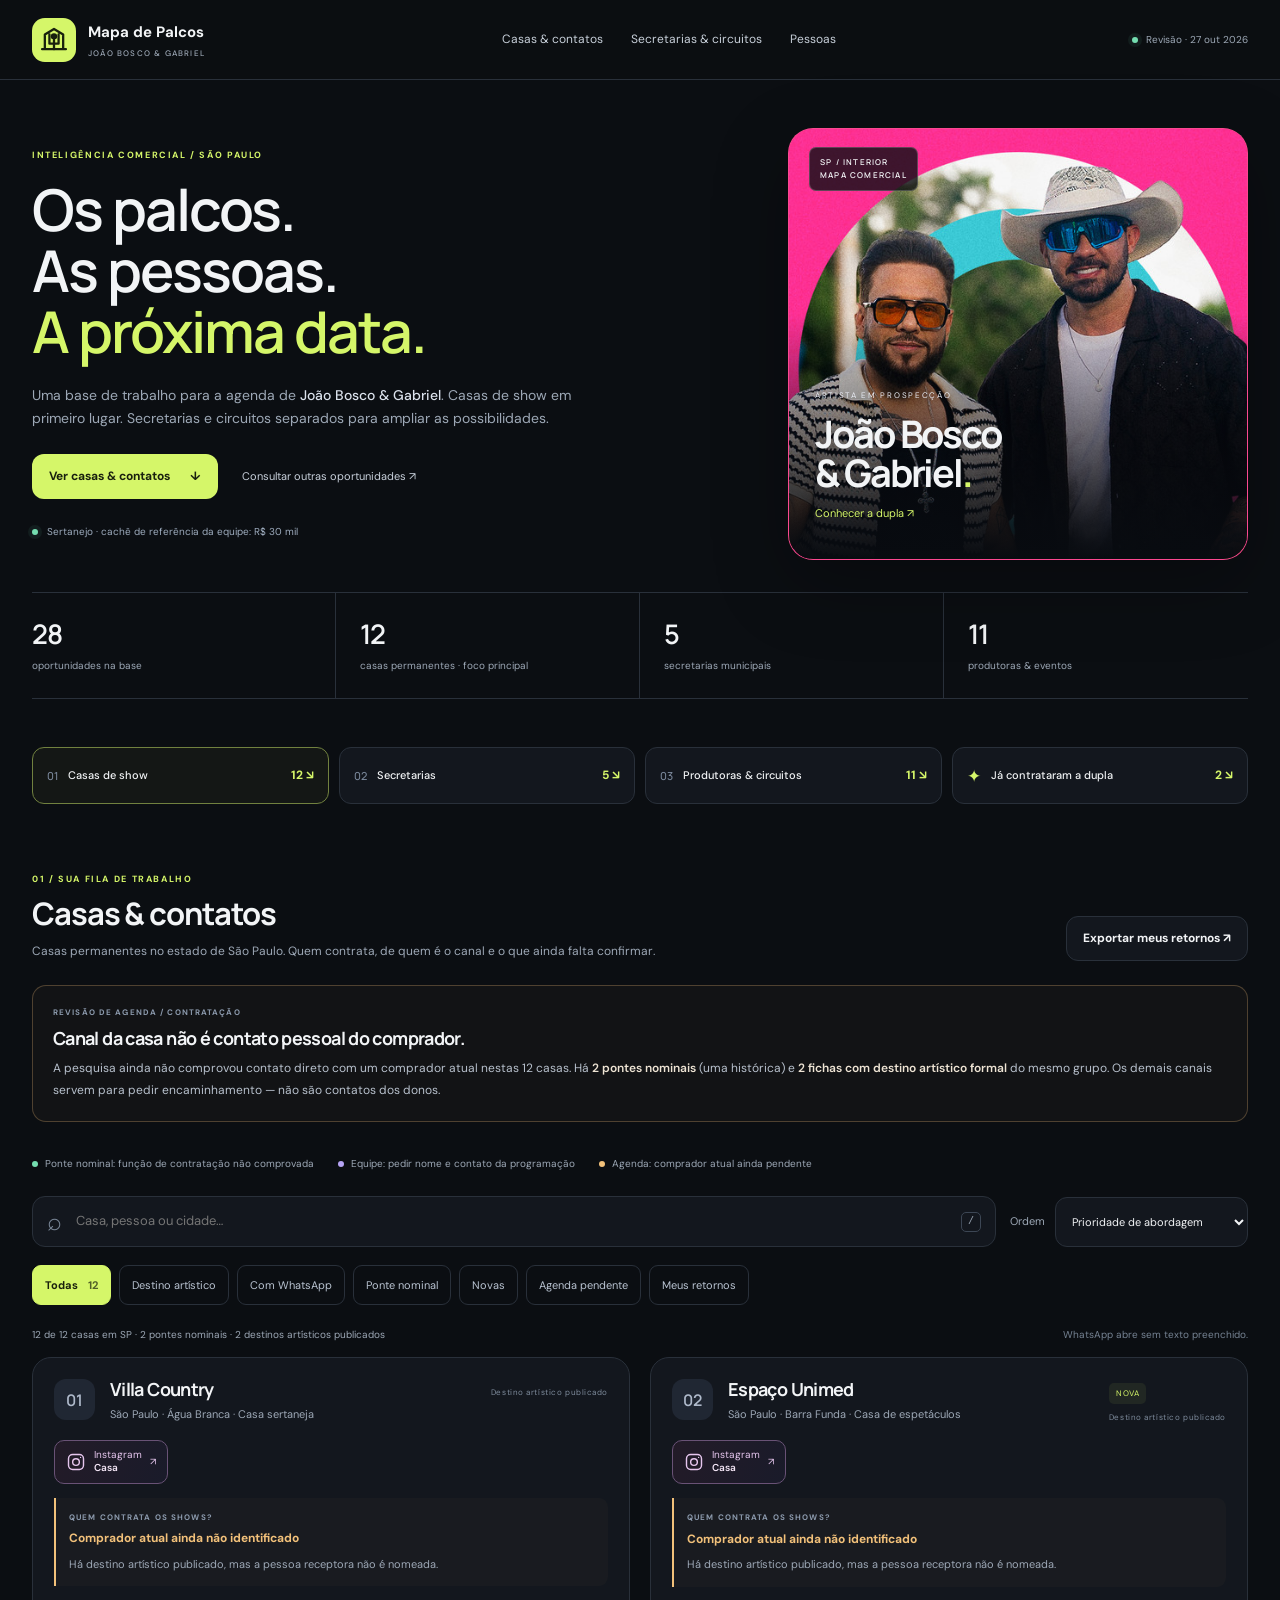
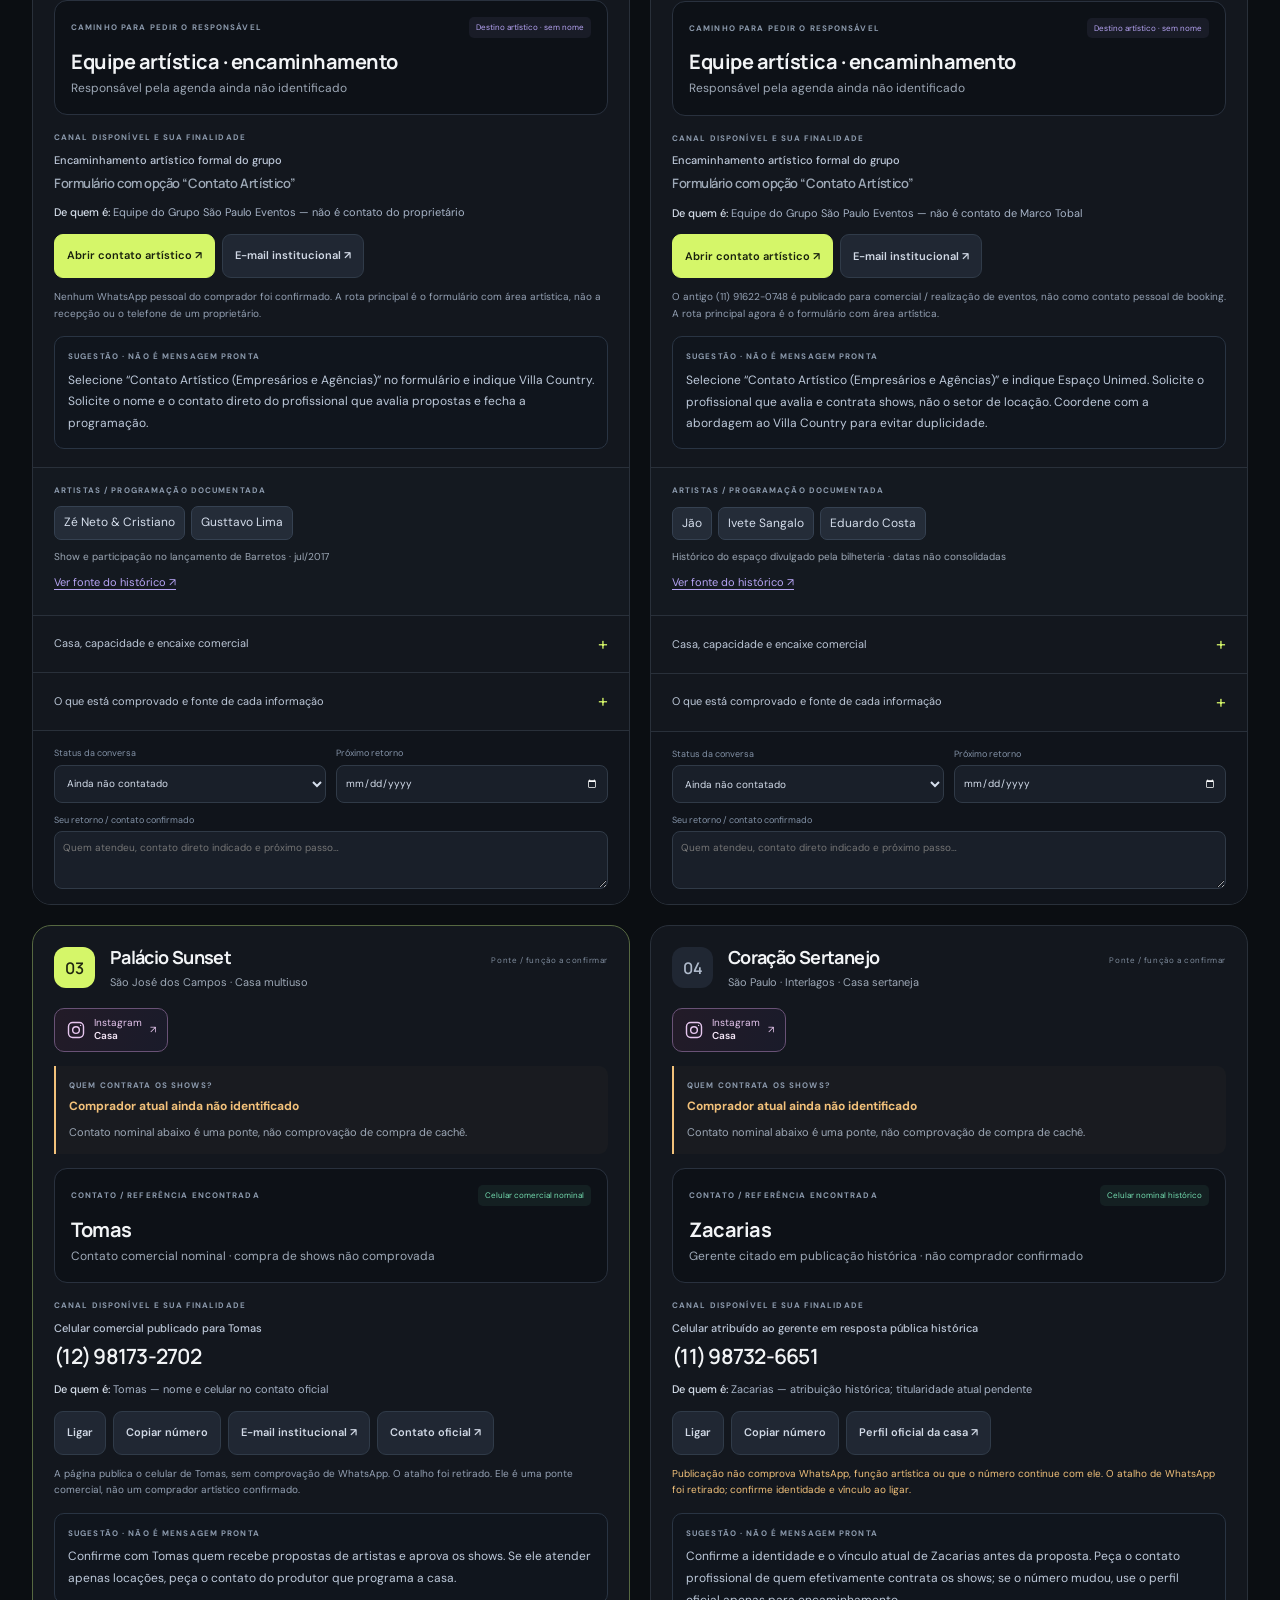
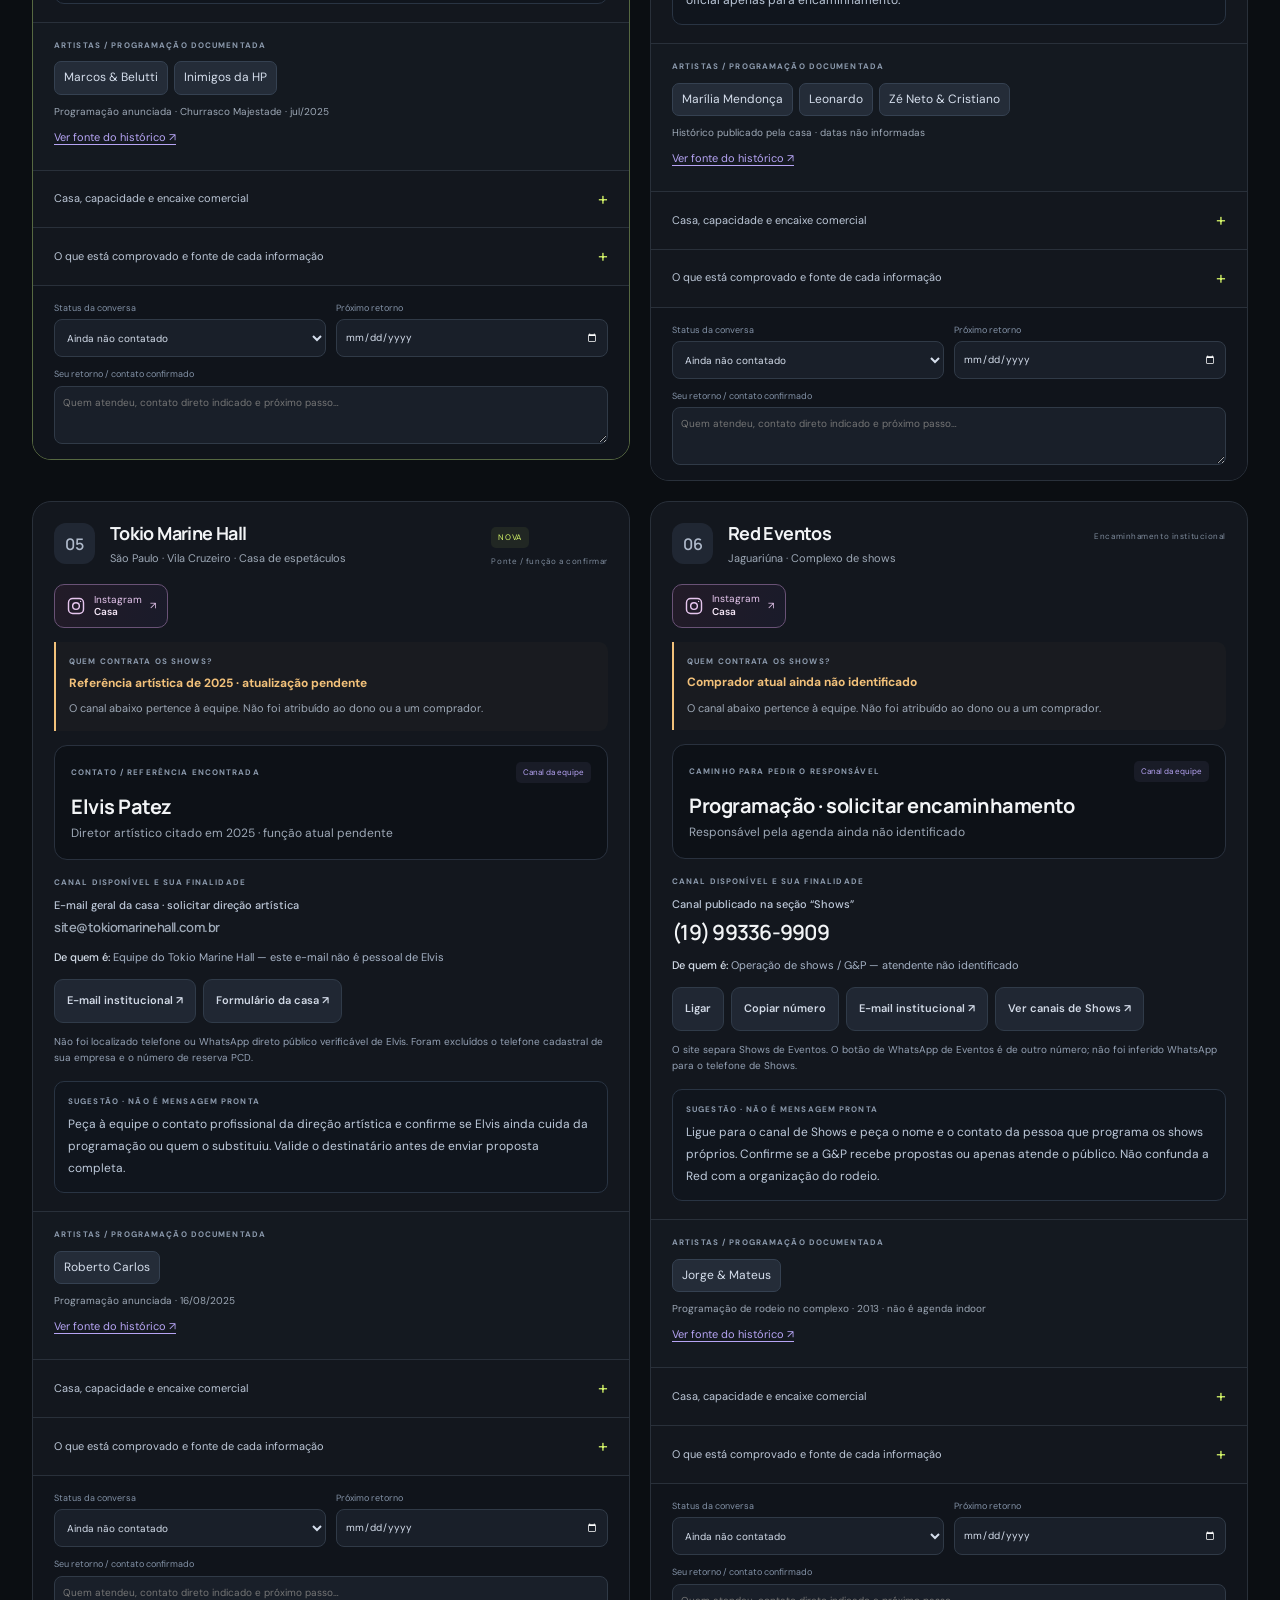
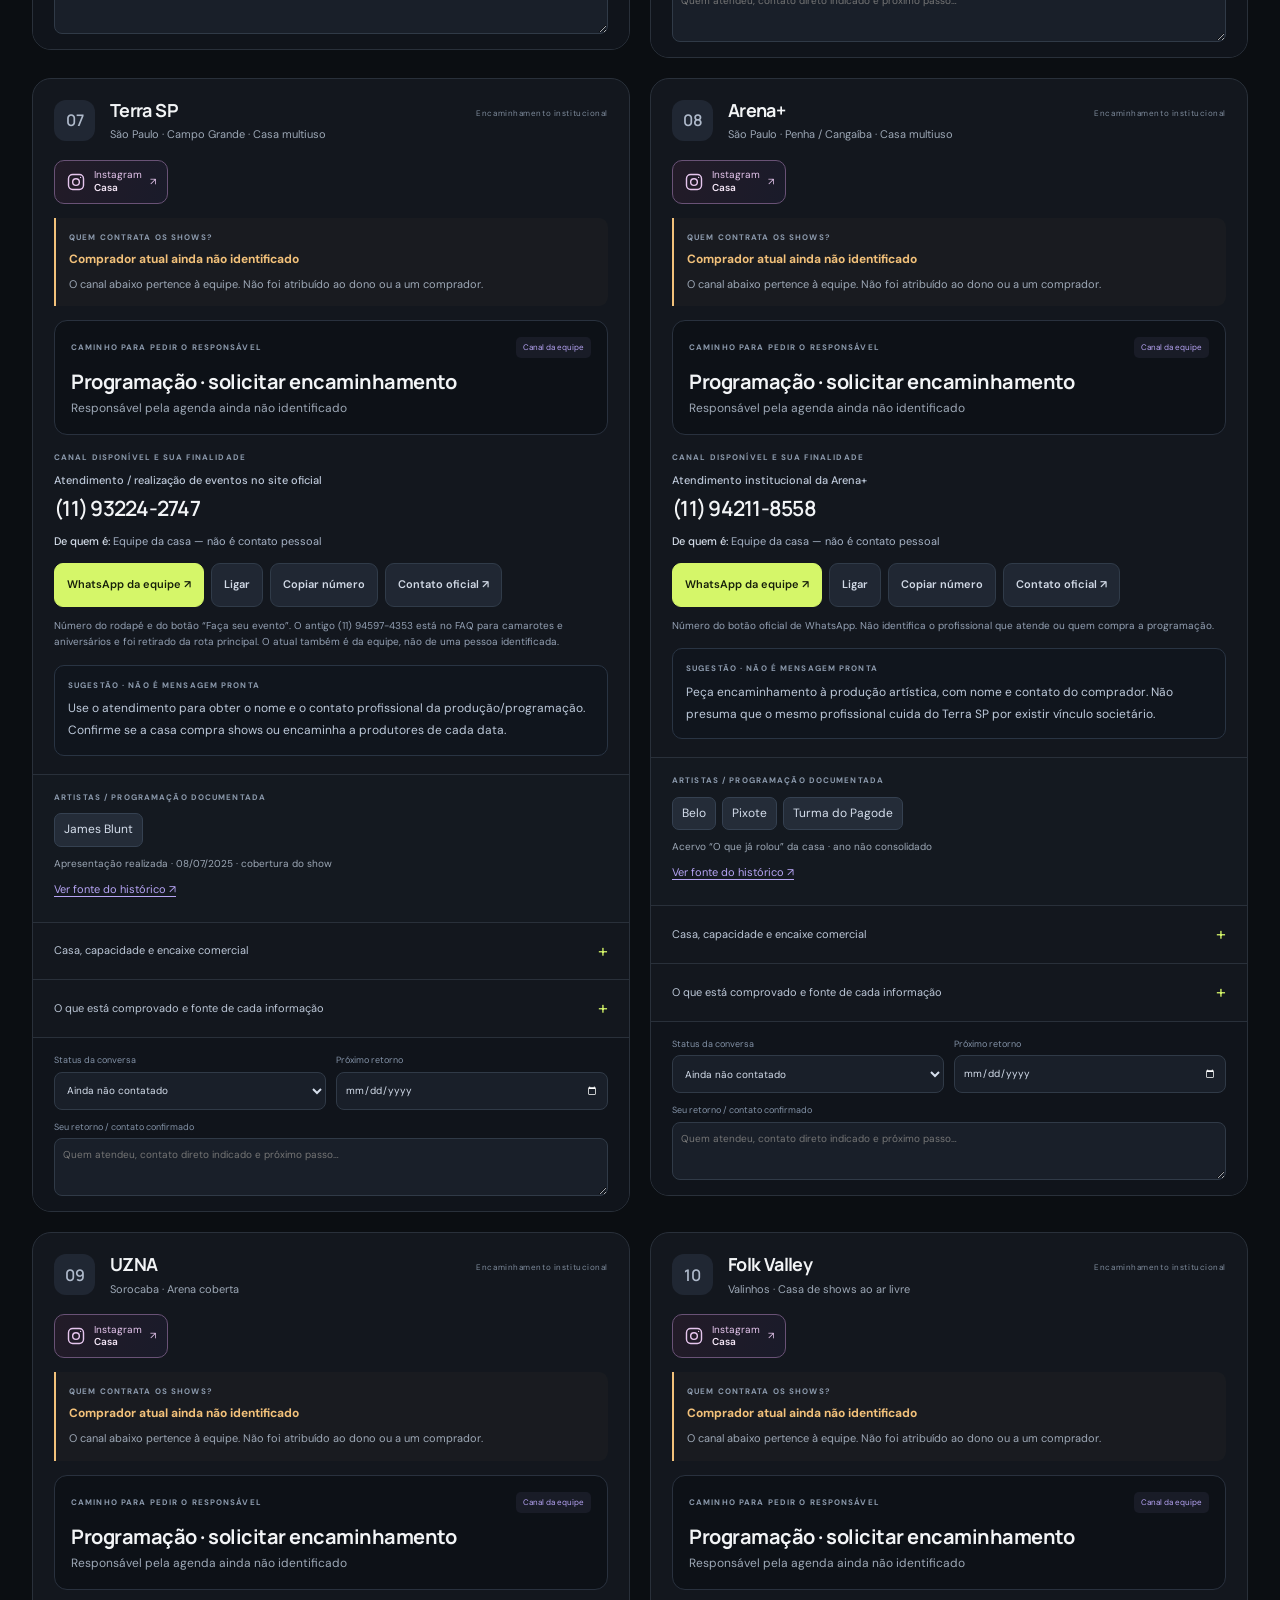
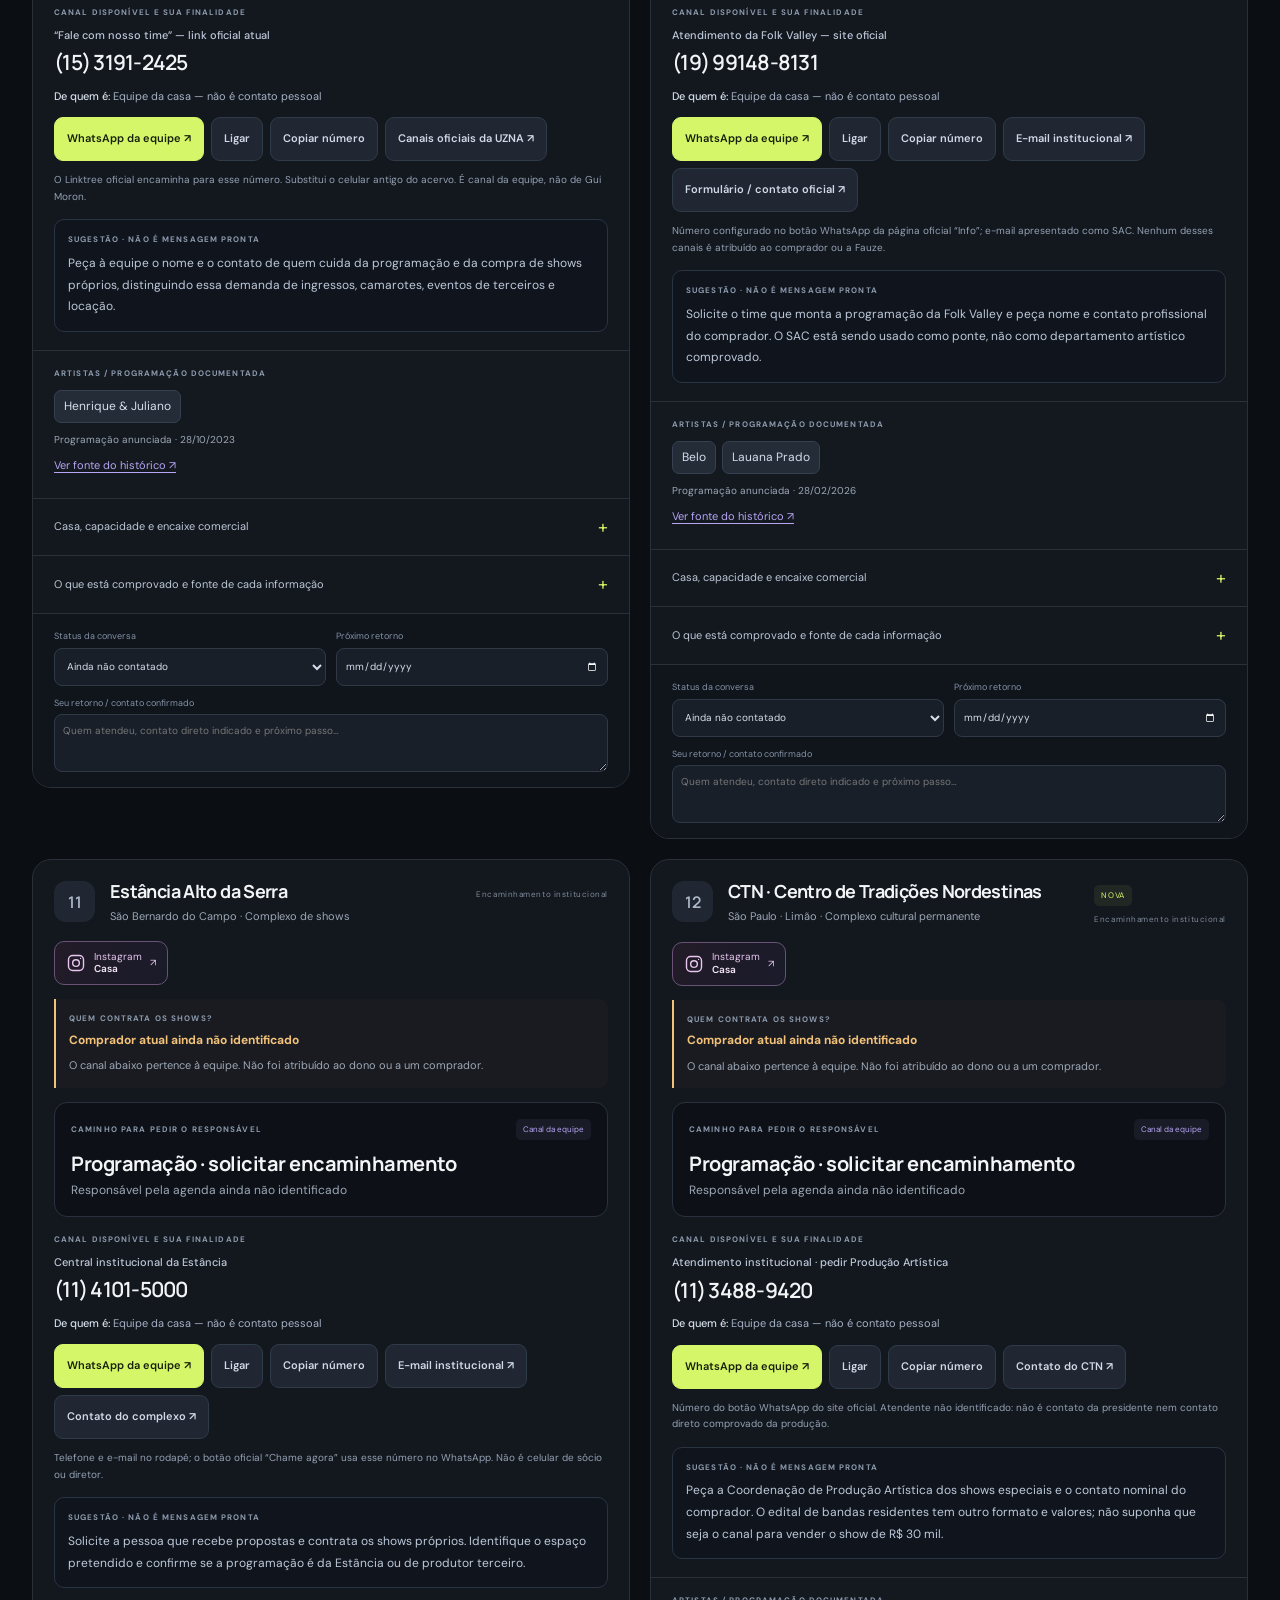
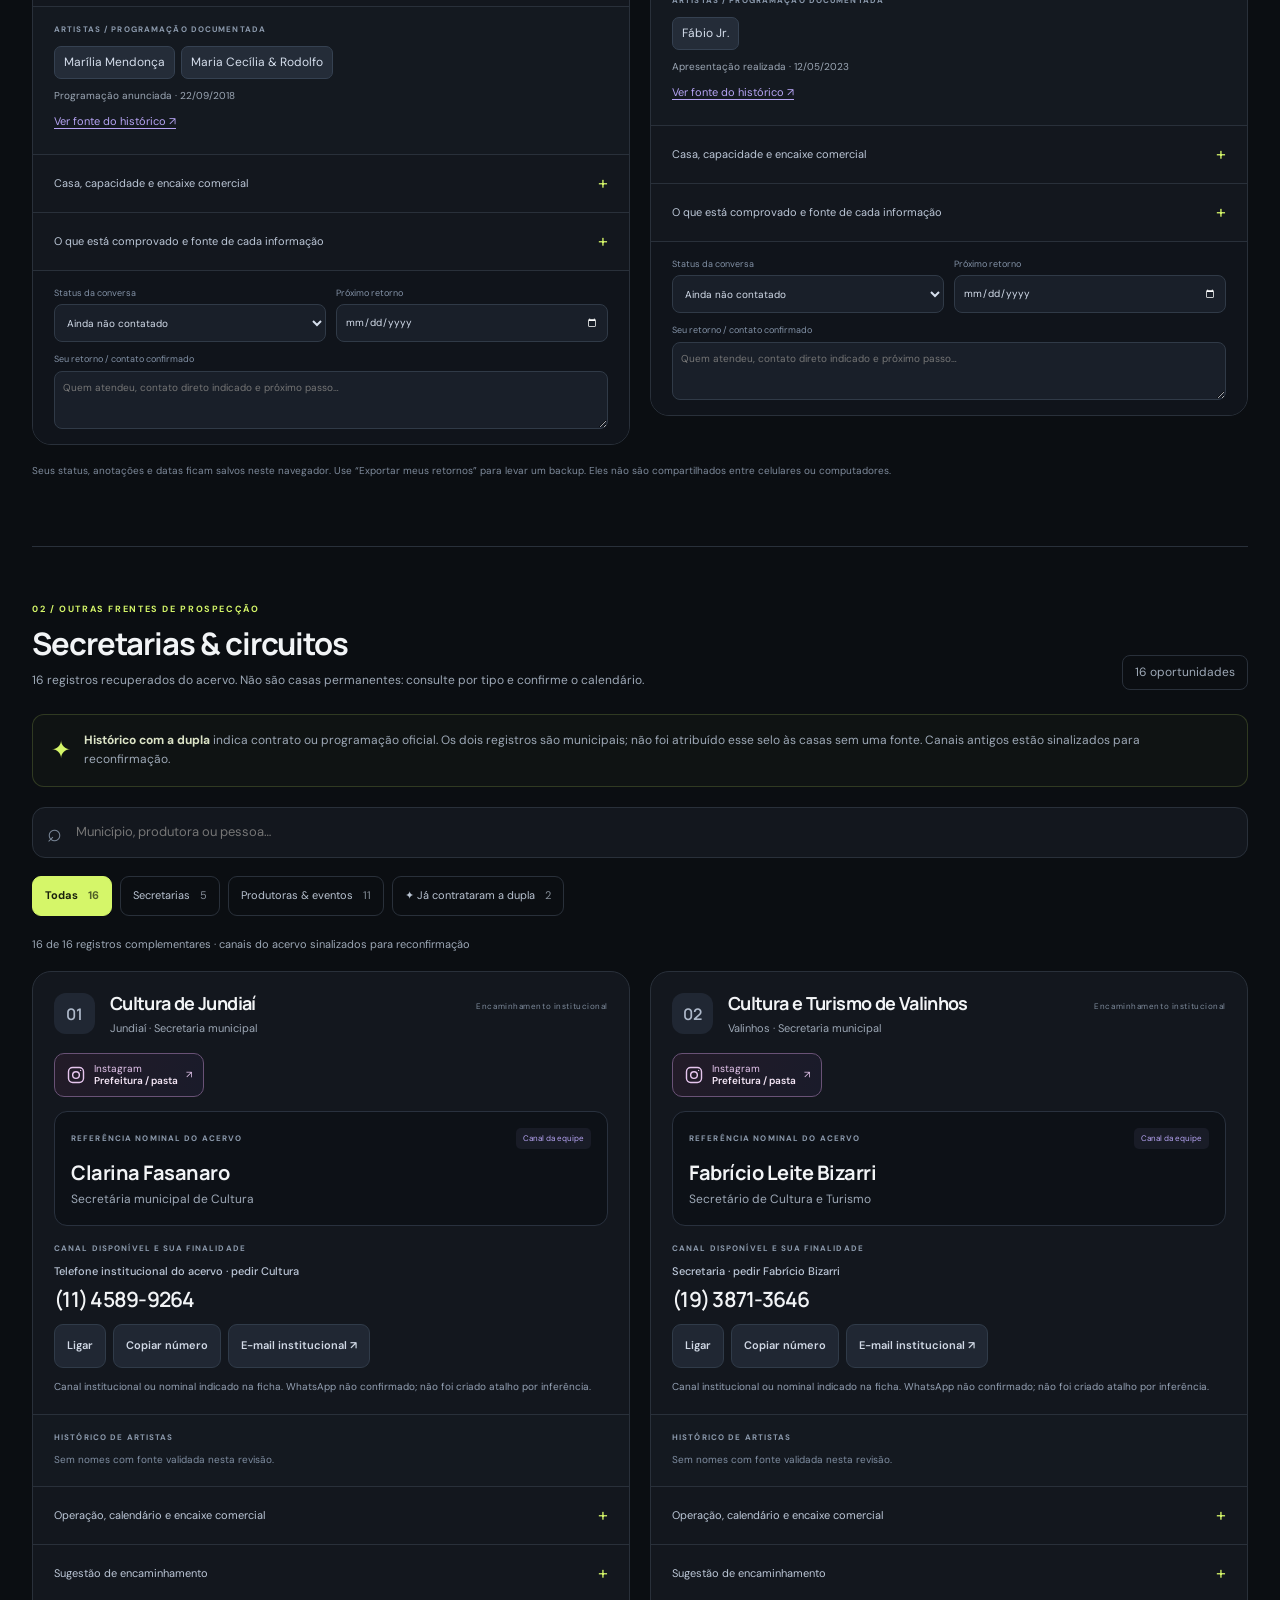
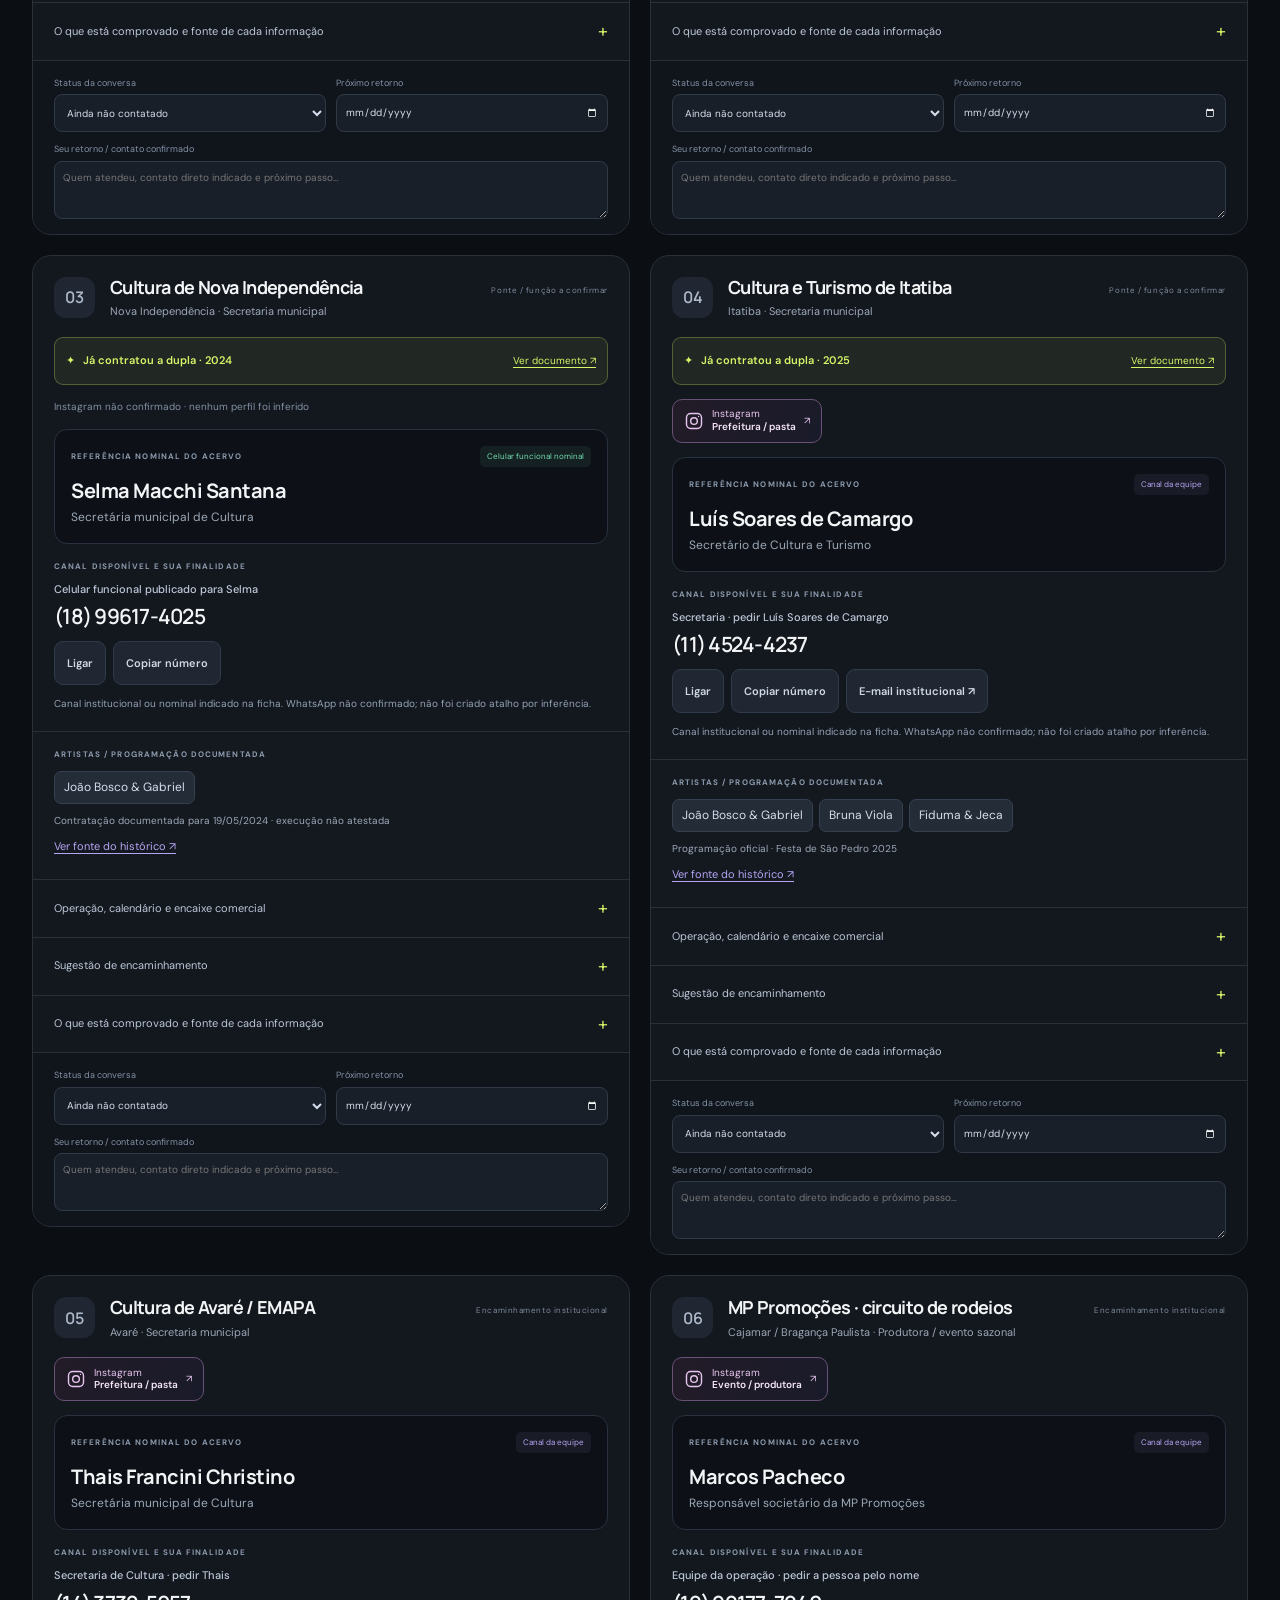
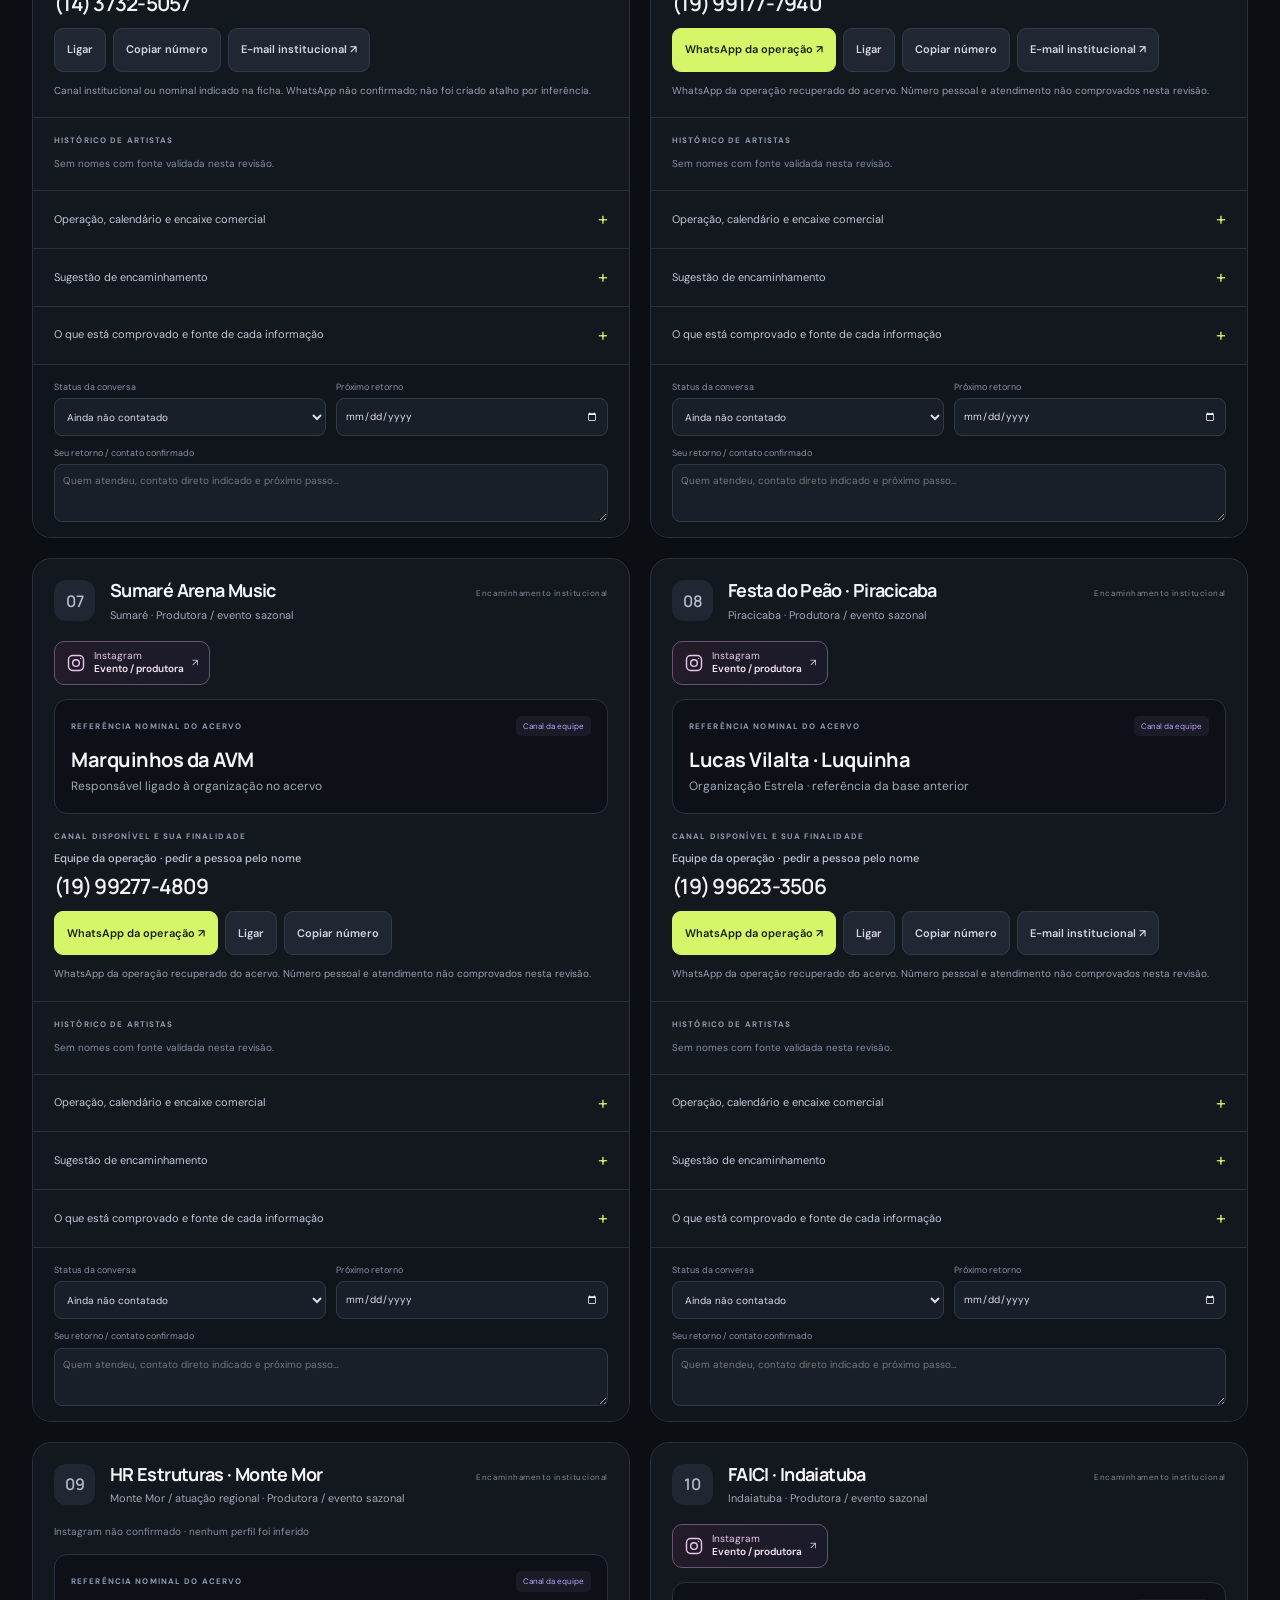
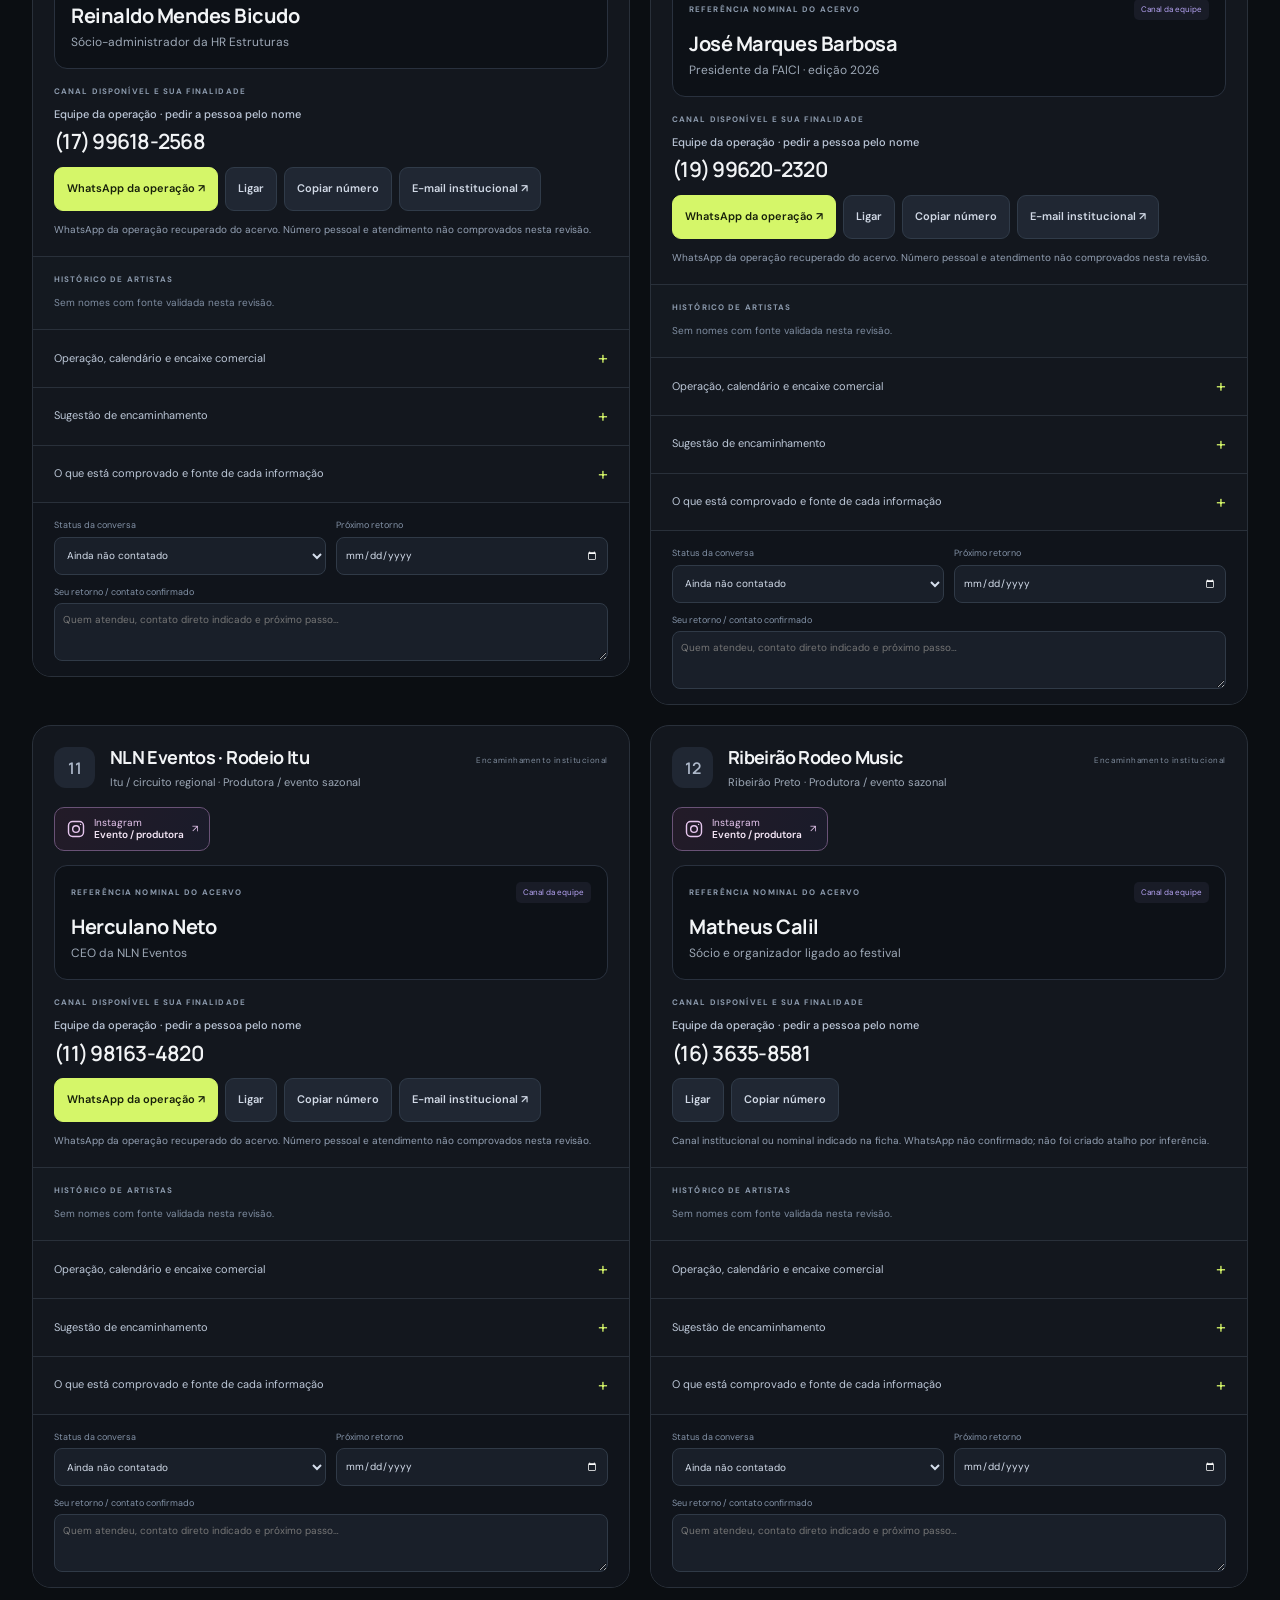
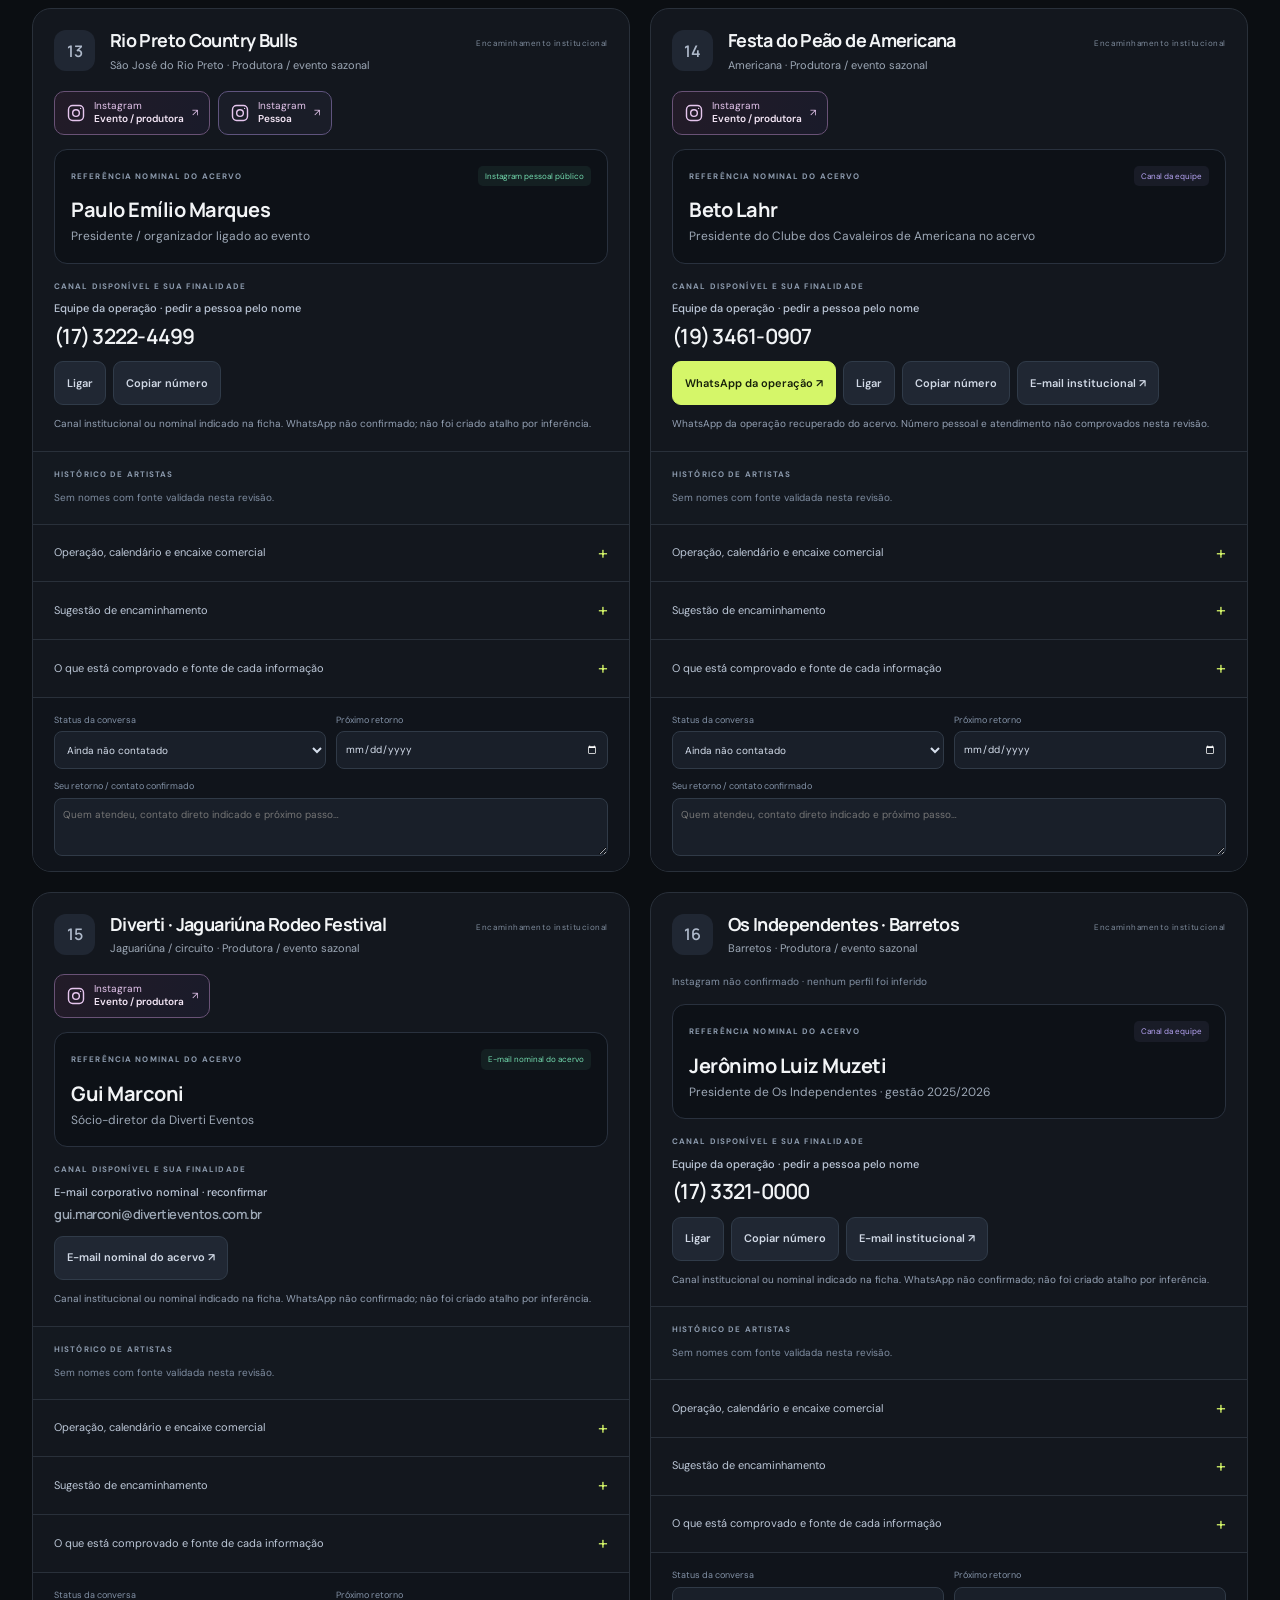
==== commit 05feea5d: "new 2" ====
--- a/index.html
+++ b/index.html
@@ -34,11 +34,11 @@
     <nav class="collection-nav shell" aria-label="Coleções da pesquisa"><a href="#fila"><span>01</span><strong>Casas de show</strong><b>12 ↘</b></a><a href="#consultas" data-open-consult="secretaria"><span>02</span><strong>Secretarias</strong><b>5 ↘</b></a><a href="#consultas" data-open-consult="evento"><span>03</span><strong>Produtoras & circuitos</strong><b>11 ↘</b></a><a href="#consultas" data-open-consult="booked"><span class="booking-star">✦</span><strong>Já contrataram a dupla</strong><b>2 ↘</b></a></nav>
 
     <section class="work-section" id="fila">
-      <div class="shell"><div class="section-title"><div><span class="eyebrow">01 / SUA FILA DE TRABALHO</span><h2>Casas & contatos</h2><p>Casa e pessoa primeiro. Evidência e estratégia a um toque.</p></div><button id="exportButton" class="button secondary" type="button">Exportar meus retornos ↗</button></div>
-        <div class="contact-key"><span><i class="key-green"></i> Nominal: canal vinculado à pessoa</span><span><i class="key-violet"></i> Equipe: pedir encaminhamento pelo nome</span><span><i class="key-amber"></i> Pendente: confirmar antes da proposta</span></div>
+      <div class="shell"><div class="section-title"><div><span class="eyebrow">01 / SUA FILA DE TRABALHO</span><h2>Casas & contatos</h2><p>Casas permanentes no estado de São Paulo. Quem contrata, de quem é o canal e o que ainda falta confirmar.</p></div><button id="exportButton" class="button secondary" type="button">Exportar meus retornos ↗</button></div>
+        <div class="booking-review"><span class="field-label">REVISÃO DE AGENDA / CONTRATAÇÃO</span><h3>Canal da casa não é contato pessoal do comprador.</h3><p>A pesquisa ainda não comprovou contato direto com um comprador atual nestas 12 casas. Há <b>2 pontes nominais</b> (uma histórica) e <b>2 fichas com destino artístico formal</b> do mesmo grupo. Os demais canais servem para pedir encaminhamento — não são contatos dos donos.</p></div><div class="contact-key"><span><i class="key-green"></i> Ponte nominal: função de contratação não comprovada</span><span><i class="key-violet"></i> Equipe: pedir nome e contato da programação</span><span><i class="key-amber"></i> Agenda: comprador atual ainda pendente</span></div>
         <div class="workspace-toolbar"><label class="search-box"><span aria-hidden="true">⌕</span><input id="search" type="search" placeholder="Casa, pessoa ou cidade…" aria-label="Buscar por casa, pessoa ou cidade"><kbd>/</kbd></label><label class="order-label"><span>Ordem</span><select id="sort" aria-label="Ordenar casas"><option value="priority">Prioridade de abordagem</option><option value="city">Cidade</option><option value="name">Nome da casa</option></select></label></div>
-        <div class="filters" role="group" aria-label="Filtrar casas"><button type="button" data-filter="all" class="active" aria-pressed="true">Todas <span>12</span></button><button type="button" data-filter="whatsapp" aria-pressed="false">Com WhatsApp</button><button type="button" data-filter="direct" aria-pressed="false">Canal nominal</button><button type="button" data-filter="new" aria-pressed="false">Novas</button><button type="button" data-filter="pending" aria-pressed="false">Reconfirmar</button><button type="button" data-filter="followup" aria-pressed="false">Meus retornos</button></div>
-        <div class="results-row"><p id="results" aria-live="polite"></p><span>Telefone, e-mail e WhatsApp têm alcances diferentes.</span></div>
+        <div class="filters" role="group" aria-label="Filtrar casas"><button type="button" data-filter="all" class="active" aria-pressed="true">Todas <span>12</span></button><button type="button" data-filter="artistic" aria-pressed="false">Destino artístico</button><button type="button" data-filter="whatsapp" aria-pressed="false">Com WhatsApp</button><button type="button" data-filter="direct" aria-pressed="false">Ponte nominal</button><button type="button" data-filter="new" aria-pressed="false">Novas</button><button type="button" data-filter="pending" aria-pressed="false">Agenda pendente</button><button type="button" data-filter="followup" aria-pressed="false">Meus retornos</button></div>
+        <div class="results-row"><p id="results" aria-live="polite"></p><span>WhatsApp abre sem texto preenchido.</span></div>
         <div id="venueGrid" class="venue-grid"></div><div id="emptyState" class="empty-state" hidden><h3>Nenhuma casa neste recorte</h3><p>Tente outra cidade, nome ou filtro.</p><button type="button" class="button secondary" id="resetFilters">Limpar filtros</button></div>
         <p class="storage-note">Seus status, anotações e datas ficam salvos neste navegador. Use “Exportar meus retornos” para levar um backup. Eles não são compartilhados entre celulares ou computadores.</p>
       </div>
@@ -46,11 +46,11 @@
 
     <section id="consultas" class="shell support-section"><div class="section-title"><div><span class="eyebrow">02 / OUTRAS FRENTES DE PROSPECÇÃO</span><h2>Secretarias & circuitos</h2><p>16 registros recuperados do acervo. Não são casas permanentes: consulte por tipo e confirme o calendário.</p></div><span class="section-counter">16 oportunidades</span></div><div class="consult-note"><span>✦</span><p><strong>Histórico com a dupla</strong> indica contrato ou programação oficial. Os dois registros são municipais; não foi atribuído esse selo às casas sem uma fonte. Canais antigos estão sinalizados para reconfirmação.</p></div><label class="search-box"><span aria-hidden="true">⌕</span><input id="consultSearch" type="search" placeholder="Município, produtora ou pessoa…" aria-label="Buscar secretarias e circuitos"></label><div class="filters" role="group" aria-label="Filtrar outras oportunidades"><button type="button" class="active" data-consult-filter="all" aria-pressed="true">Todas <span>16</span></button><button type="button" data-consult-filter="secretaria" aria-pressed="false">Secretarias <span>5</span></button><button type="button" data-consult-filter="evento" aria-pressed="false">Produtoras & eventos <span>11</span></button><button type="button" data-consult-filter="booked" aria-pressed="false">✦ Já contrataram a dupla <span>2</span></button></div><p id="consultResults" class="consult-results" aria-live="polite"></p><div id="consultGrid" class="venue-grid"></div><div id="consultEmpty" class="empty-state" hidden><h3>Nenhuma oportunidade neste recorte</h3><p>Limpe a busca ou troque o tipo.</p><button id="resetConsult" class="button secondary" type="button">Limpar filtros</button></div></section>
 
-    <section id="pessoas" class="shell support-section"><div class="section-title"><div><span class="eyebrow">03 / MAPA DE RESPONSÁVEIS</span><h2>Quem abre cada porta</h2><p>As casas vêm primeiro. Secretarias e circuitos aparecem identificados; uma pessoa em duas casas recebe uma única abordagem.</p></div></div><div id="peopleGrid" class="people-grid"></div></section>
+    <section id="pessoas" class="shell support-section"><div class="section-title"><div><span class="eyebrow">03 / MAPA DE RESPONSÁVEIS</span><h2>Contatos & encaminhamentos</h2><p>Nome publicado, função e canal são fatos separados. Rotas sem nome não são apresentadas como contatos pessoais.</p></div></div><div id="peopleGrid" class="people-grid"></div></section>
 
-    <section id="roteiro" class="shell support-section"><div class="section-title"><div><span class="eyebrow">04 / PARA A LIGAÇÃO DA SEMANA</span><h2>Saiba o que perguntar</h2></div></div><div class="artist-context"><img src="assets/artists/joao_bosco_gabriel.jpg" width="60" height="60" alt="João Bosco & Gabriel"><div><span class="field-label">ARTISTA EM PROSPECÇÃO</span><strong>João Bosco & Gabriel</strong><p>Sertanejo · cachê de referência informado: R$ 30 mil</p></div><a href="https://www.instagram.com/joaoboscoegabrieldupla/" target="_blank" rel="noopener noreferrer">Perfil da dupla ↗</a></div><div class="playbook-grid"><article class="playbook"><span>01</span><h3>Chegar a uma pessoa</h3><p>“Quero falar com <b>[nome da ficha]</b> sobre contratação artística. É essa pessoa quem compra os shows? Qual é o contato profissional direto?”</p></article><article class="playbook"><span>02</span><h3>Confirmar a compra</h3><p>“A casa compra cachê fixo, trabalha em coprodução ou apenas aluga o espaço? Quem aprova o investimento e a data?”</p></article><article class="playbook"><span>03</span><h3>Enviar uma proposta precisa</h3><p>Tenha vídeo ao vivo, duas datas possíveis, prova de público na região e o que está incluído nos R$ 30 mil. Não trate a condição como aprovada pelo comprador.</p></article></div><details class="context-details"><summary>Critérios da seleção e limites dos dados <span>+</span></summary><div><p>Foco em casas permanentes de São Paulo, Grande SP e interior, com operação de shows, padrão de estrutura e possibilidade comercial para sertanejo. Capacidade e qualidade são descrições de fontes, não vistorias. O encaixe comercial é uma avaliação da pesquisa.</p><p>Referência desejada de ingresso: R$ 50–100. Preços do levantamento anterior estão rotulados como históricos; nenhum foi transformado em média atual. Porte grande não garante demanda da dupla nem compra de cachê.</p><p>Nenhum celular pessoal foi inferido. Um número cadastral, comercial ou institucional não foi reclassificado como pessoal. A revisão documental não comprova entrega de mensagem, identidade de quem atende ou autorização para contratação.</p><p>Links sociais e fontes passaram por checagem técnica. Algumas fontes bloqueiam consultas automáticas ou podem exigir login. Resposta HTTP não comprova titularidade do perfil. Os selos da dupla indicam contratação documentada, não um atestado de execução.</p></div></details></section>
+    <section id="roteiro" class="shell support-section"><div class="section-title"><div><span class="eyebrow">04 / PARA A LIGAÇÃO DA SEMANA</span><h2>Saiba o que perguntar</h2></div></div><div class="artist-context"><img src="assets/artists/joao_bosco_gabriel.jpg" width="60" height="60" alt="João Bosco & Gabriel"><div><span class="field-label">ARTISTA EM PROSPECÇÃO</span><strong>João Bosco & Gabriel</strong><p>Sertanejo · cachê de referência informado: R$ 30 mil</p></div><a href="https://www.instagram.com/joaoboscoegabrieldupla/" target="_blank" rel="noopener noreferrer">Perfil da dupla ↗</a></div><div class="playbook-grid"><article class="playbook"><span>01</span><h3>Chegar a uma pessoa</h3><p>Identifique quem seleciona os artistas e quem aprova o cachê. Só peça alguém pelo nome como comprador se essa função estiver confirmada. Contato comercial ou SAC é uma ponte.</p></article><article class="playbook"><span>02</span><h3>Confirmar a compra</h3><p>Pergunte se a casa compra shows, trabalha em coprodução ou apenas aluga o espaço. Solicite nome e contato profissional de quem aprova a programação e a data.</p></article><article class="playbook"><span>03</span><h3>Enviar uma proposta precisa</h3><p>Tenha vídeo ao vivo, duas datas possíveis, prova de público na região e o que está incluído nos R$ 30 mil. Não trate a condição como aprovada pelo comprador.</p></article></div><details class="context-details"><summary>Critérios da seleção e limites dos dados <span>+</span></summary><div><p>Foco em casas permanentes de São Paulo, Grande SP e interior, com operação de shows, padrão de estrutura e possibilidade comercial para sertanejo. Capacidade e qualidade são descrições de fontes, não vistorias. O encaixe comercial é uma avaliação da pesquisa.</p><p>Referência desejada de ingresso: R$ 50–100. Preços do levantamento anterior estão rotulados como históricos; nenhum foi transformado em média atual. Porte grande não garante demanda da dupla nem compra de cachê.</p><p>Nenhum celular pessoal foi inferido. Um número cadastral, comercial ou institucional não foi reclassificado como pessoal. A revisão documental não comprova entrega de mensagem, identidade de quem atende ou autorização para contratação.</p><p>Links sociais e fontes passaram por checagem técnica. Algumas fontes bloqueiam consultas automáticas ou podem exigir login. Resposta HTTP não comprova titularidade do perfil. Os selos da dupla indicam contratação documentada, não um atestado de execução.</p></div></details></section>
 
-    <section class="shell archive-section"><div><span class="eyebrow">ACERVO DA PESQUISA</span><h2>A pesquisa anterior, preservada</h2><p>As 16 operações complementares já estão organizadas acima. Para consultar imagens, anotações e contexto do material recebido, o documento anterior também continua disponível.</p><p class="archive-warning">O acervo é histórico: contém nomes e roteiros antigos que podem divergir das fichas revisadas. Não representa validação atual dos contatos.</p></div><a href="acervo-anterior.html" class="button secondary" target="_blank" rel="noopener">Abrir material anterior ↗</a></section>
+    <section class="shell archive-section"><div><span class="eyebrow">ACERVO DA PESQUISA</span><h2>A pesquisa anterior, preservada</h2><p>As 16 operações complementares já estão organizadas acima. Para consultar imagens, anotações e contexto do material recebido, o documento anterior também continua disponível.</p><p class="archive-warning">O acervo é histórico e não é uma lista operacional: contém associações antigas de sócios, cargos e canais. Para a abordagem atual, use as fichas revisadas desta página.</p></div><a href="acervo-anterior.html" class="button secondary" target="_blank" rel="noopener">Abrir material anterior ↗</a></section>
   </main>
   <footer class="shell"><span>Mapa de Palcos · João Bosco & Gabriel</span><span>Revisão documental · 27/10/2026 · <a href="https://open.spotify.com/intl-pt/artist/21WAvVROZ83oUvJwFTG2dH" target="_blank" rel="noopener noreferrer">Foto: perfil da dupla ↗</a></span></footer>
   <nav class="mobile-nav" aria-label="Atalhos no celular"><a href="#fila">◉ <span>Casas</span></a><a href="#consultas">⊞ <span>Secretarias & mais</span></a><a href="#pessoas">♙ <span>Pessoas</span></a></nav>
--- a/ampliacao.css
+++ b/ampliacao.css
@@ -39,6 +39,18 @@
 .social-missing { font-size:10px; color:#8290a3; }
 .booking-badge { margin:0 21px 14px; background:#d5f66913; border:1px solid #d5f66947; border-radius:9px; padding:9px 11px; color:var(--lime); font-size:11px; display:flex; align-items:center; gap:8px; flex-wrap:wrap; font-weight:600; }
 .booking-badge>a { margin-left:auto; font-size:10px; text-decoration:underline; text-underline-offset:3px; font-weight:400; min-height:28px; display:inline-flex; align-items:center; }
+.booking-review { margin:0 0 20px; padding:20px; border:1px solid #f2c17a45; border-radius:14px; background:#f2c17a08; }
+.booking-review h3 { font-size:18px; margin:9px 0; }
+.booking-review p { margin:0; color:#b8c1cd; font-size:12px; line-height:1.8; }
+.booking-review b { color:#eee4d4; font-weight:600; }
+.agenda-state { margin:0 21px 14px; padding:13px; border-left:2px solid var(--amber); background:#f2c17a06; border-radius:0 9px 9px 0; }
+.agenda-state>strong { display:block; margin-top:6px; color:var(--amber); font-size:12px; }
+.agenda-state p { margin:6px 0 0; color:var(--muted); font-size:11px; line-height:1.7; }
+.channel-owner { margin:7px 0 12px; color:#a6b3c6; font-size:11px; }
+.channel-owner b { color:#d6dfeb; font-weight:500; }
+.action-row .artistic-action { background:var(--lime); color:#18200d; border-color:var(--lime); }
+.contact-suggestion { margin-top:14px; padding:13px; background:#10151d; border:1px solid #293443; border-radius:10px; }
+.contact-suggestion p { margin:7px 0 0; color:#bdc9da; font-size:12px; line-height:1.8; }
 .artist-history { padding:16px 21px; border-top:1px solid var(--line); background:#181e2644; }
 .artist-chips { display:flex; flex-wrap:wrap; gap:6px; margin-top:10px; }
 .artist-chips>span { padding:6px 9px; border-radius:7px; background:#242c38; border:1px solid #354151; font-size:12px; color:#d5deec; }
@@ -93,6 +105,10 @@
   .priority-label { margin:0; font-size:9px; }
   .booking-badge { margin-inline:16px; font-size:11px; }
   .booking-badge>a { min-height:36px; }
+  .agenda-state { margin-inline:16px; }
+  .agenda-state p,.channel-owner { font-size:11px; }
+  .booking-review { padding:16px; }
+  .booking-review h3 { font-size:17px; }
   .artist-history { padding:15px 16px; }
   .artist-chips>span { font-size:12px; }
   .artist-history p { font-size:11px; }
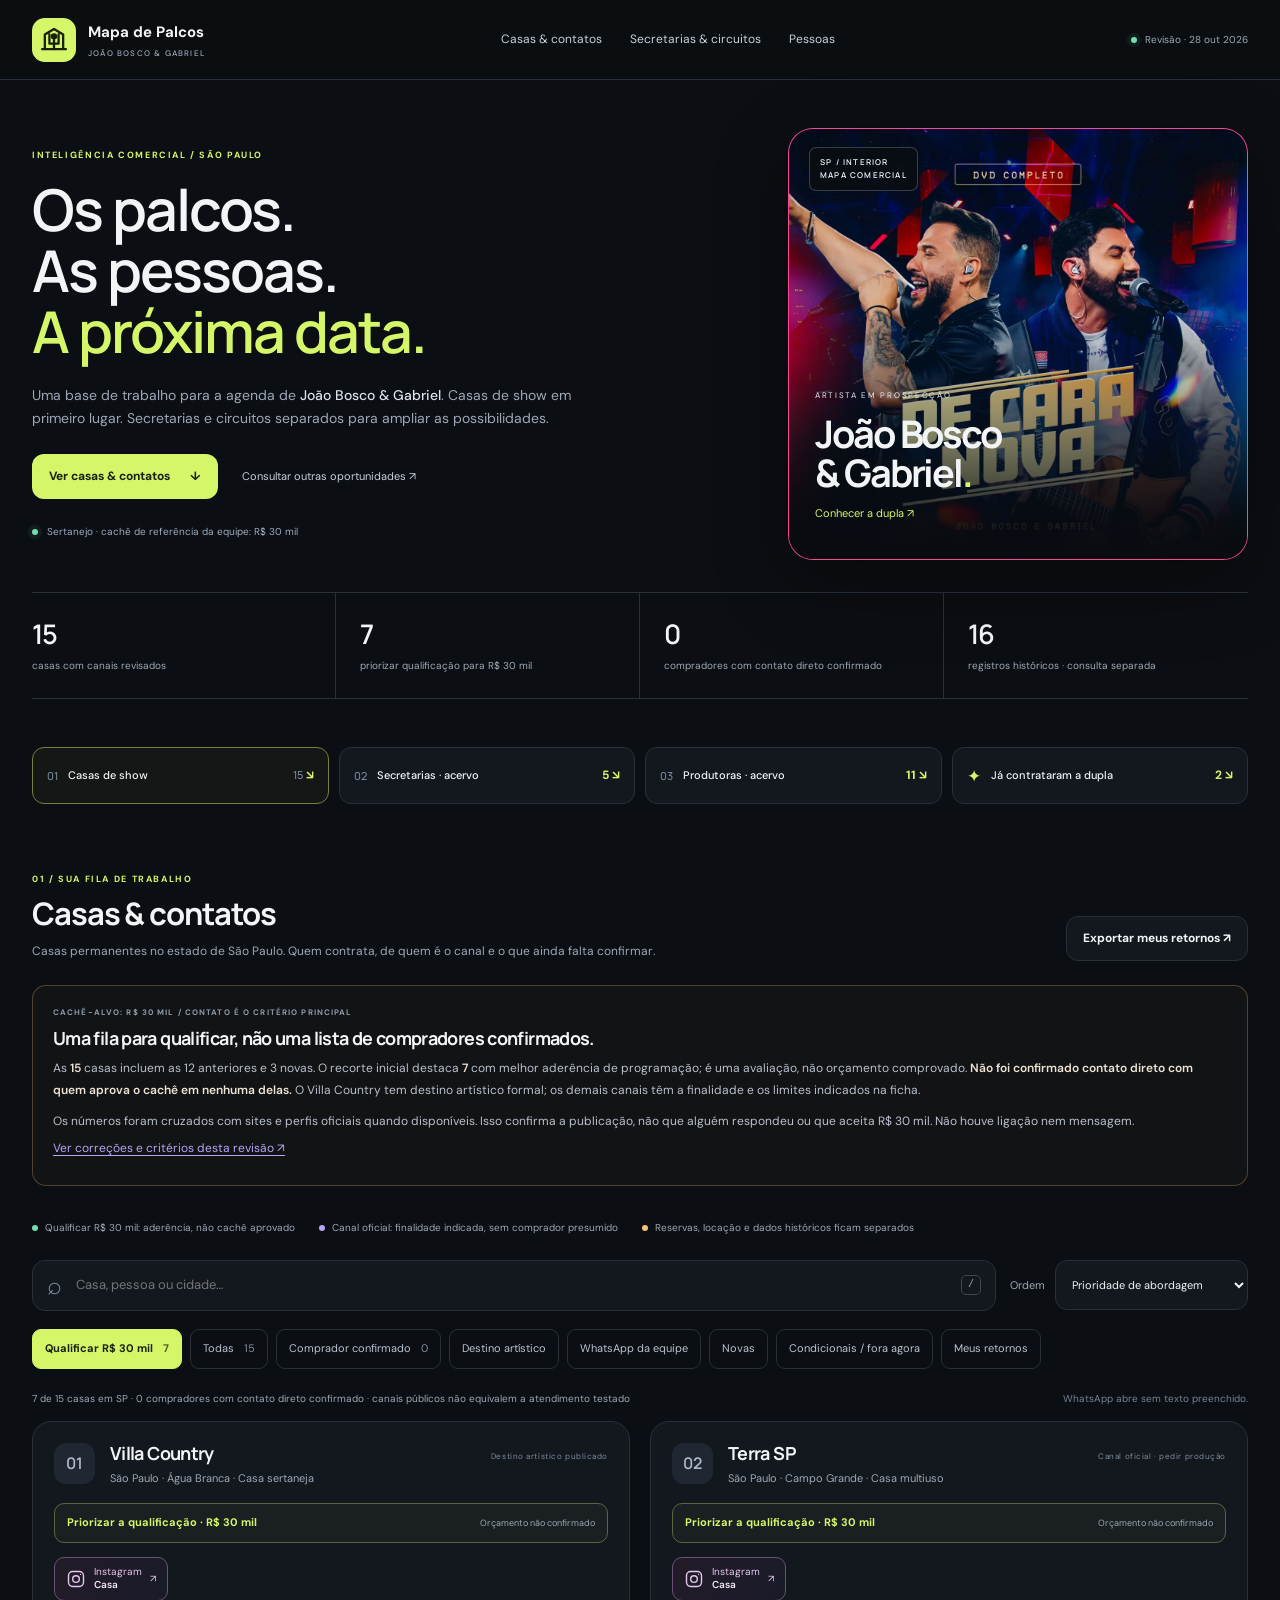
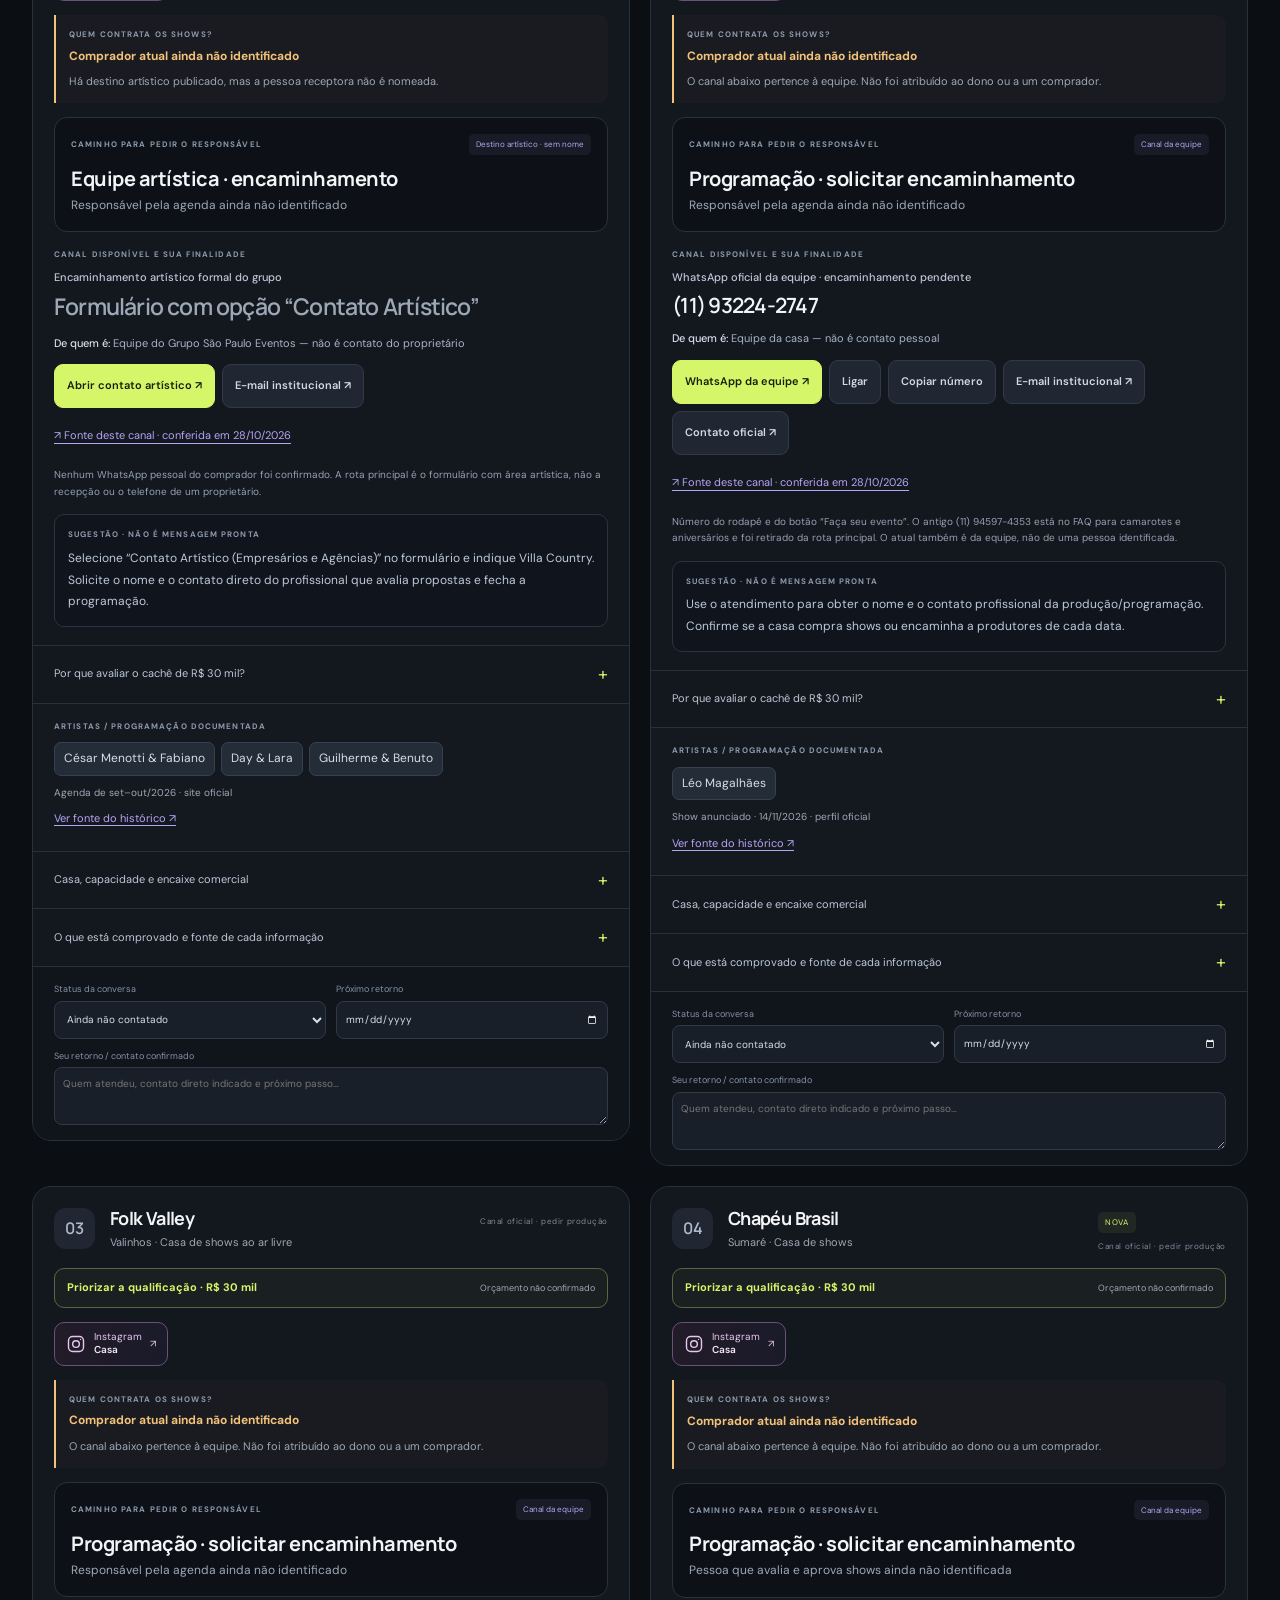
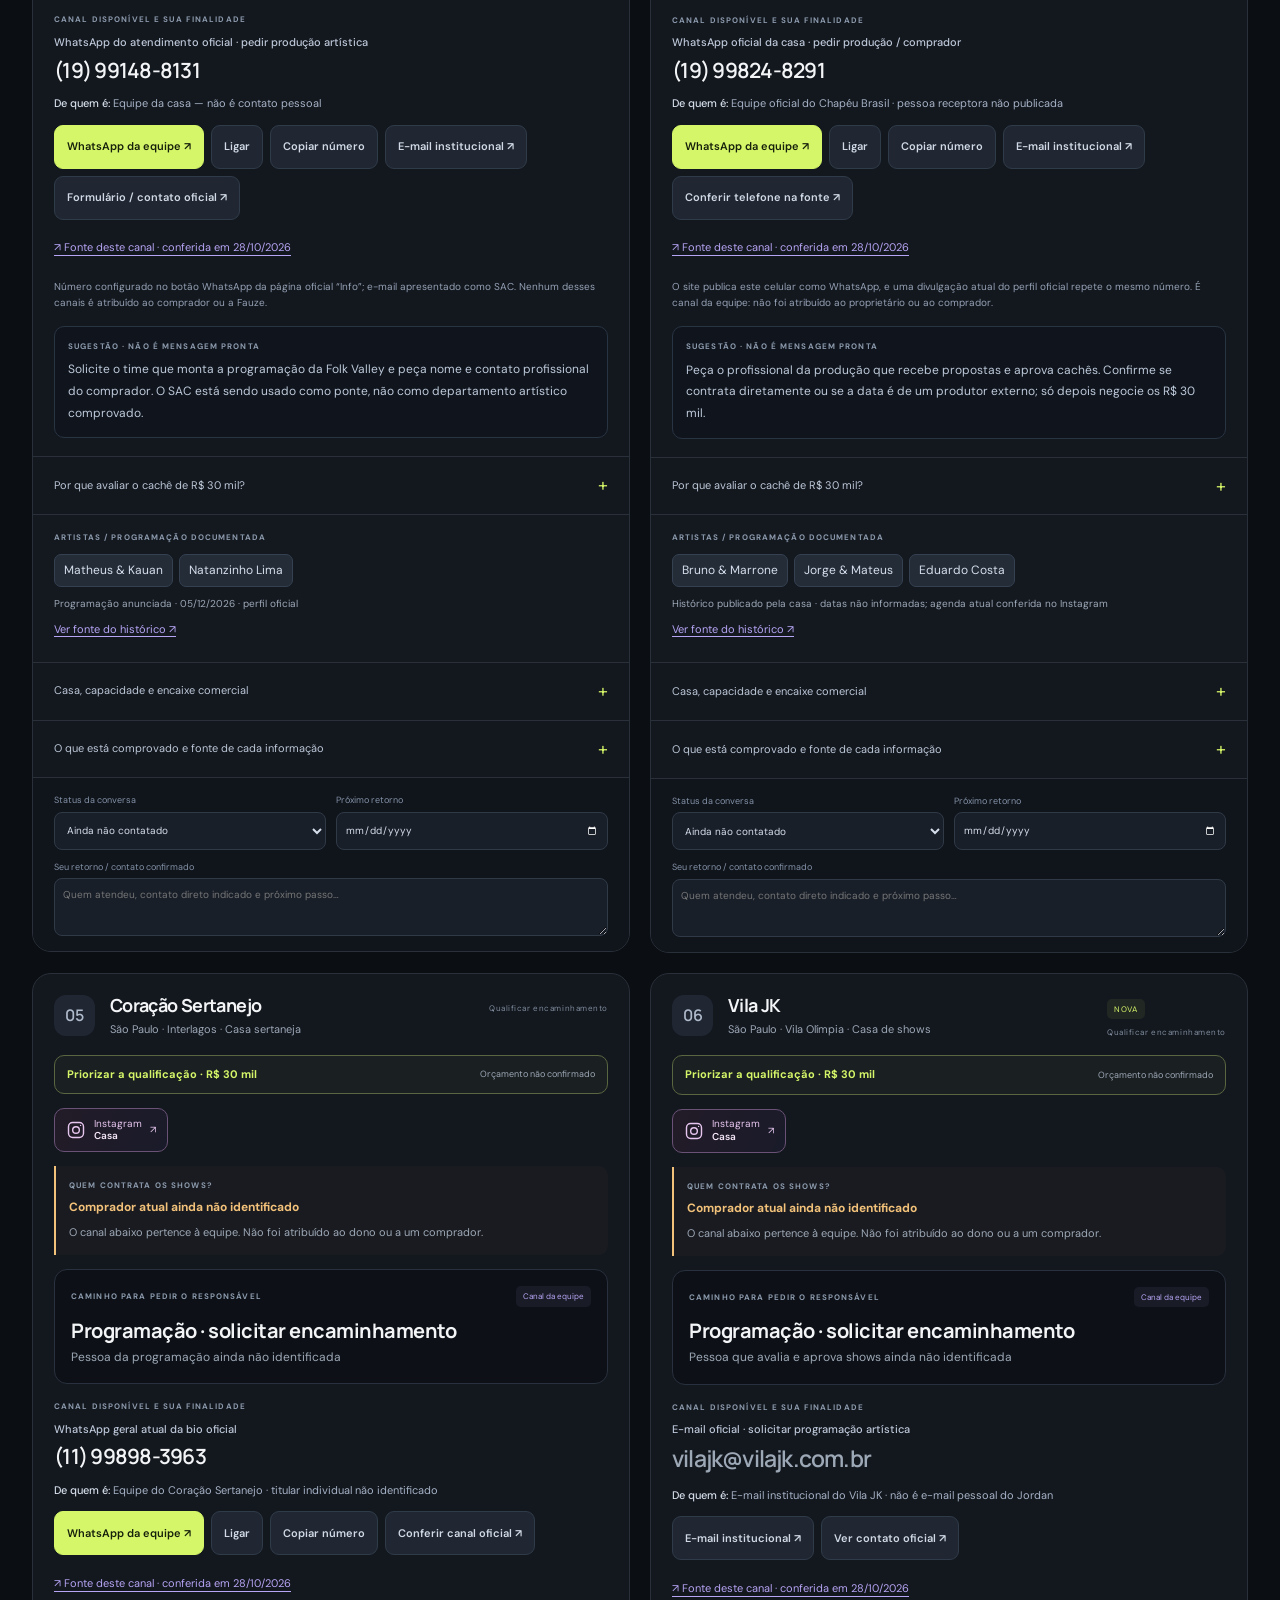
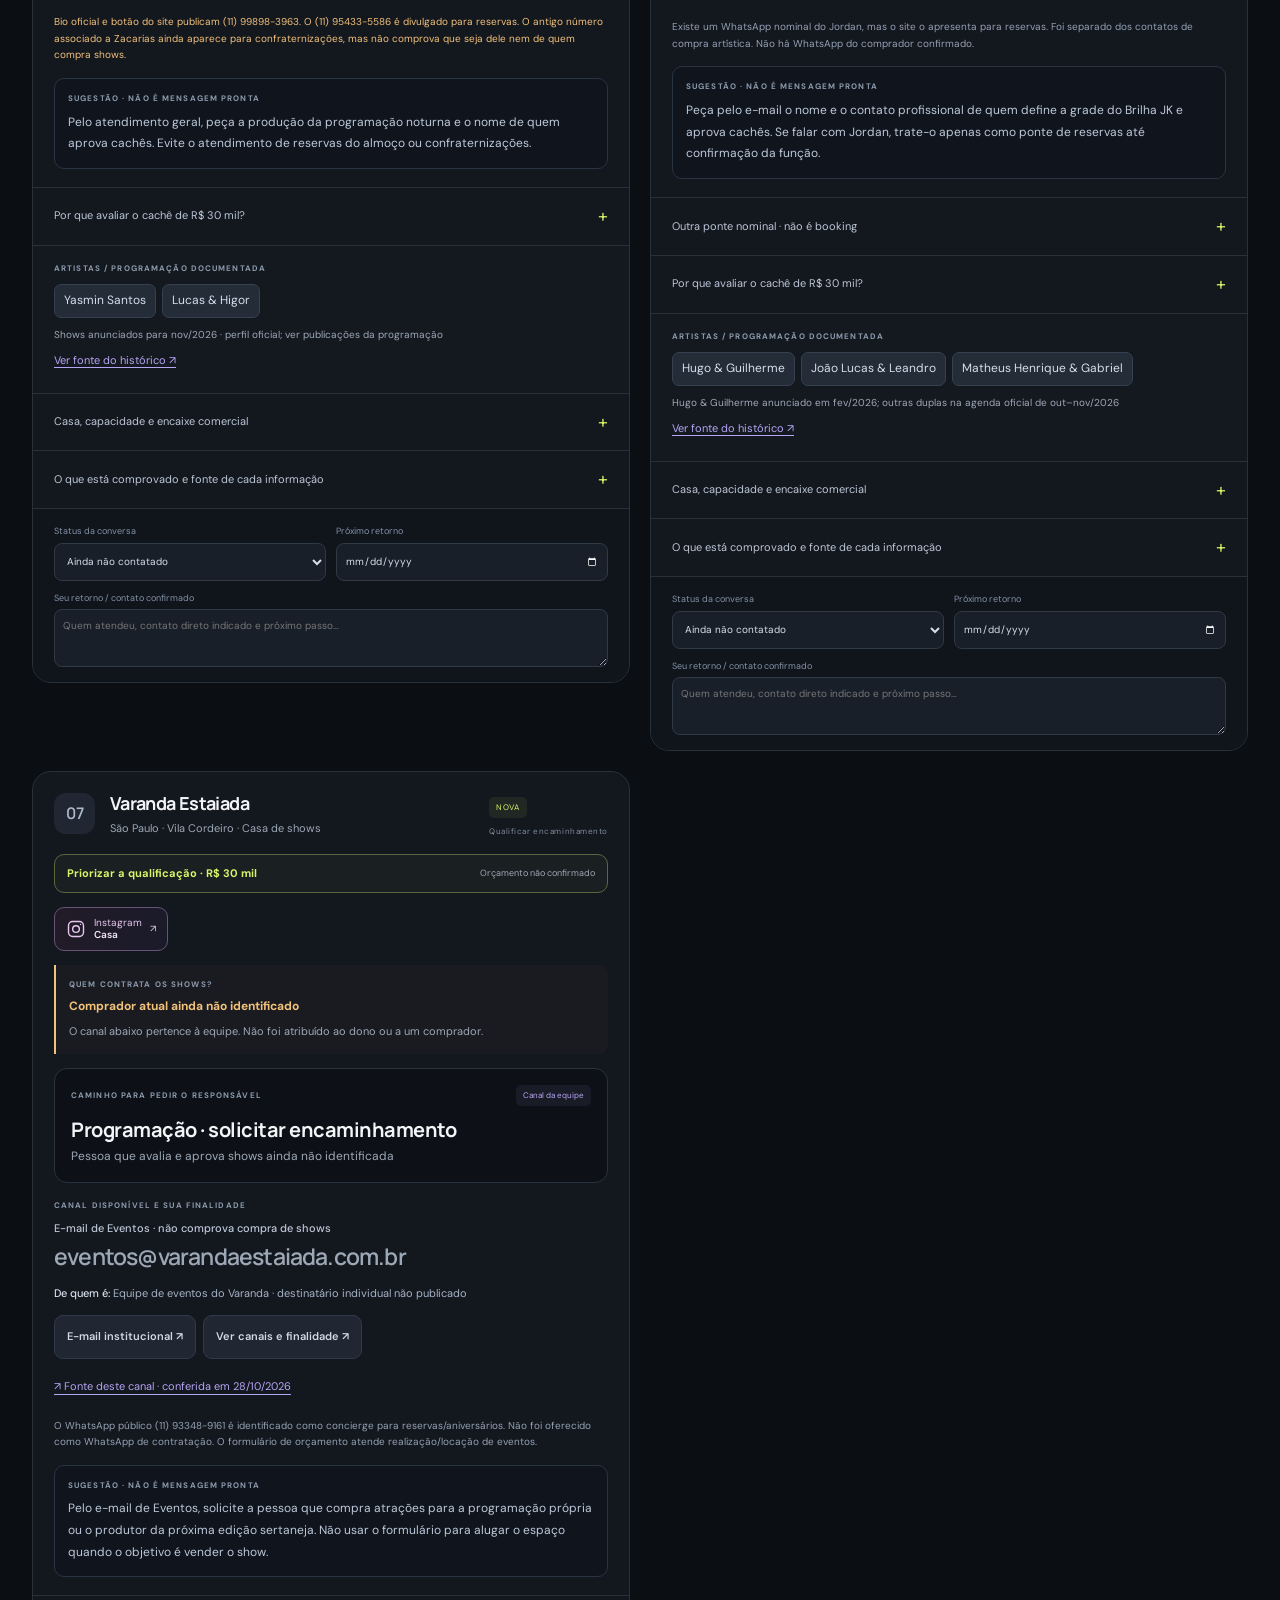
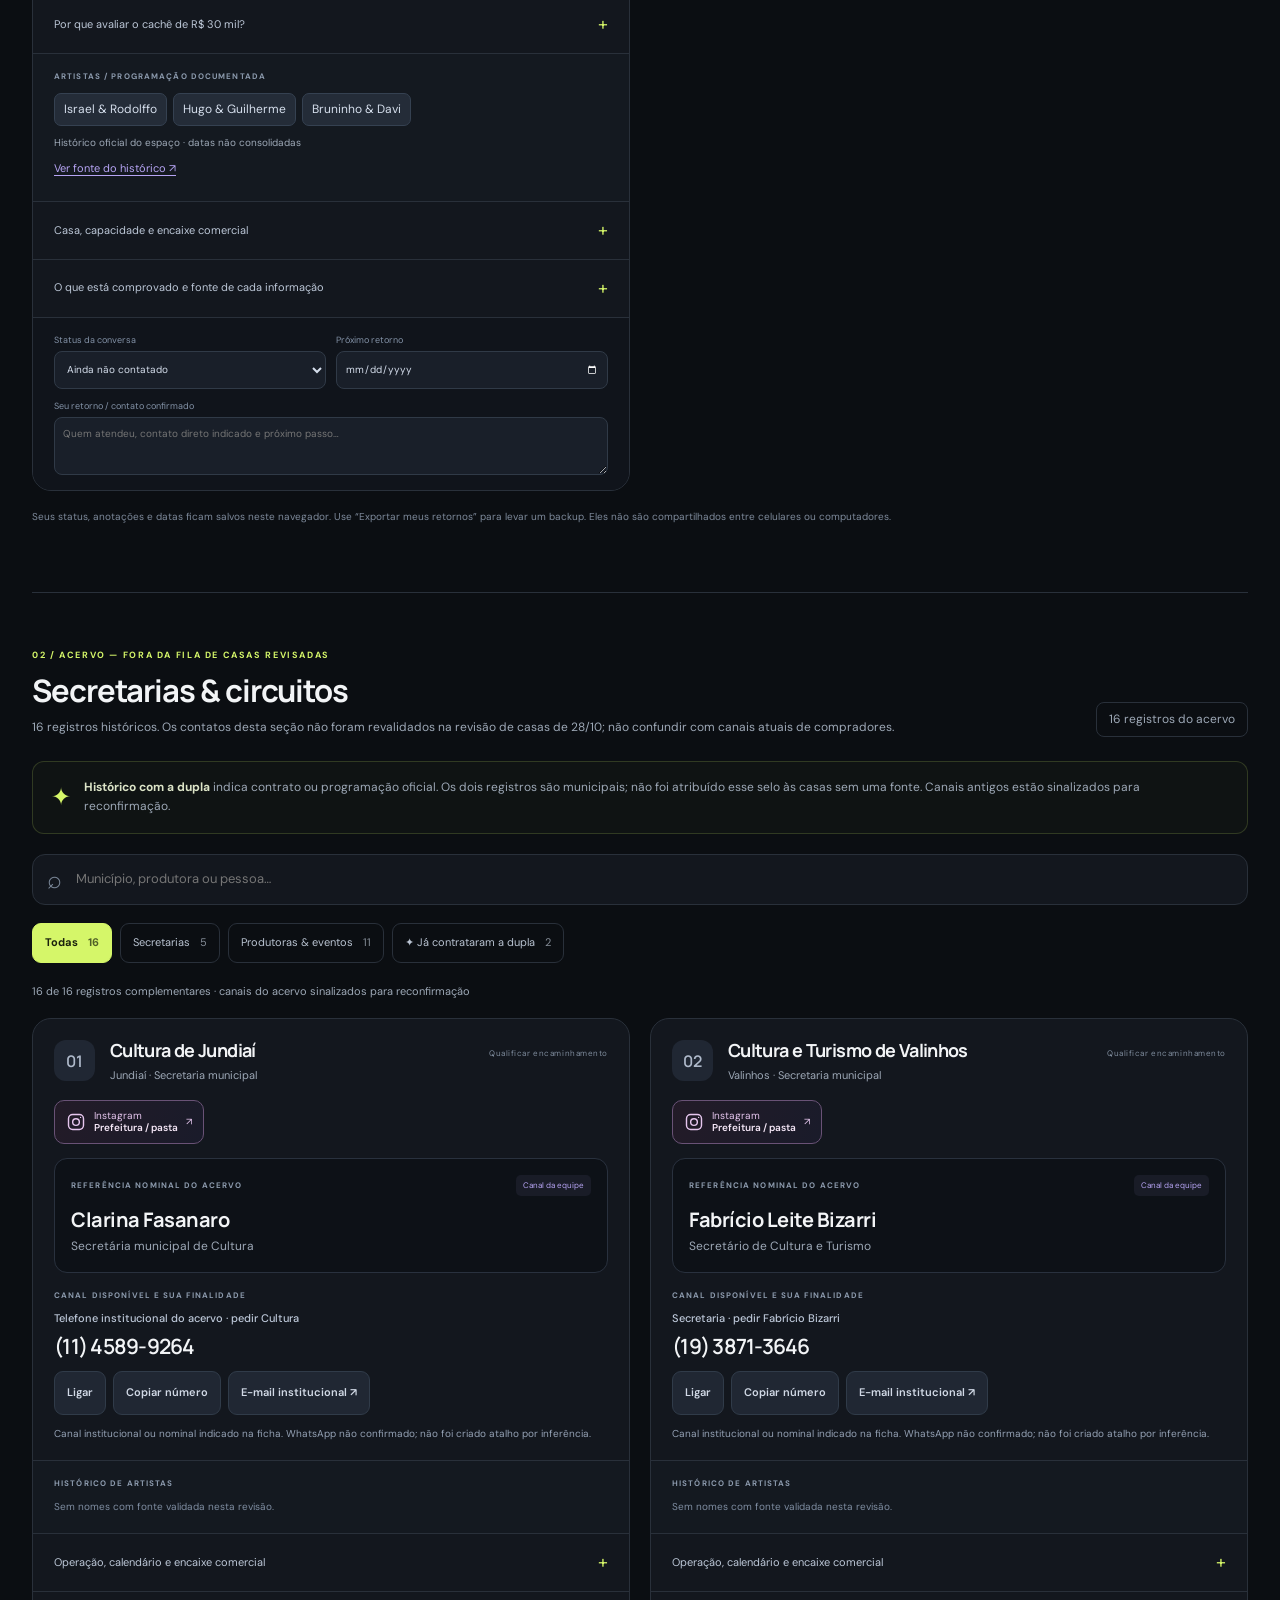
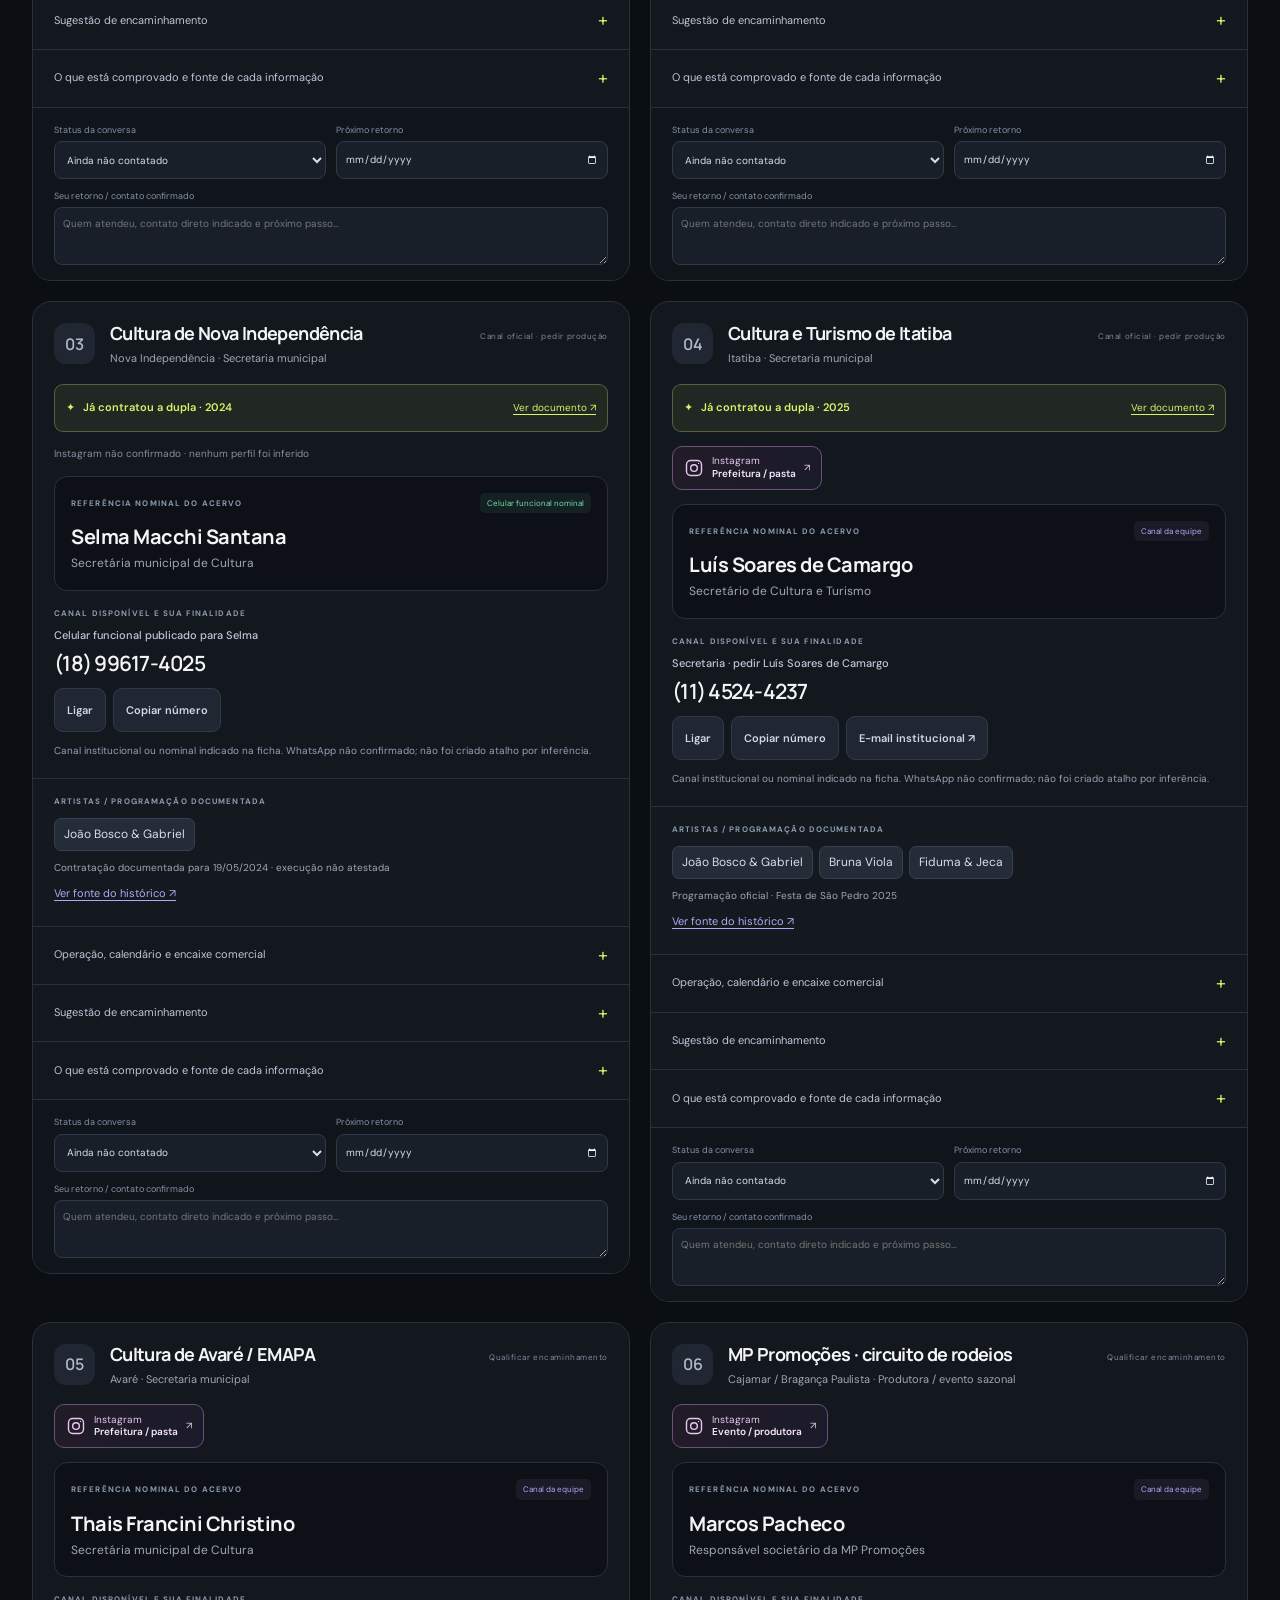
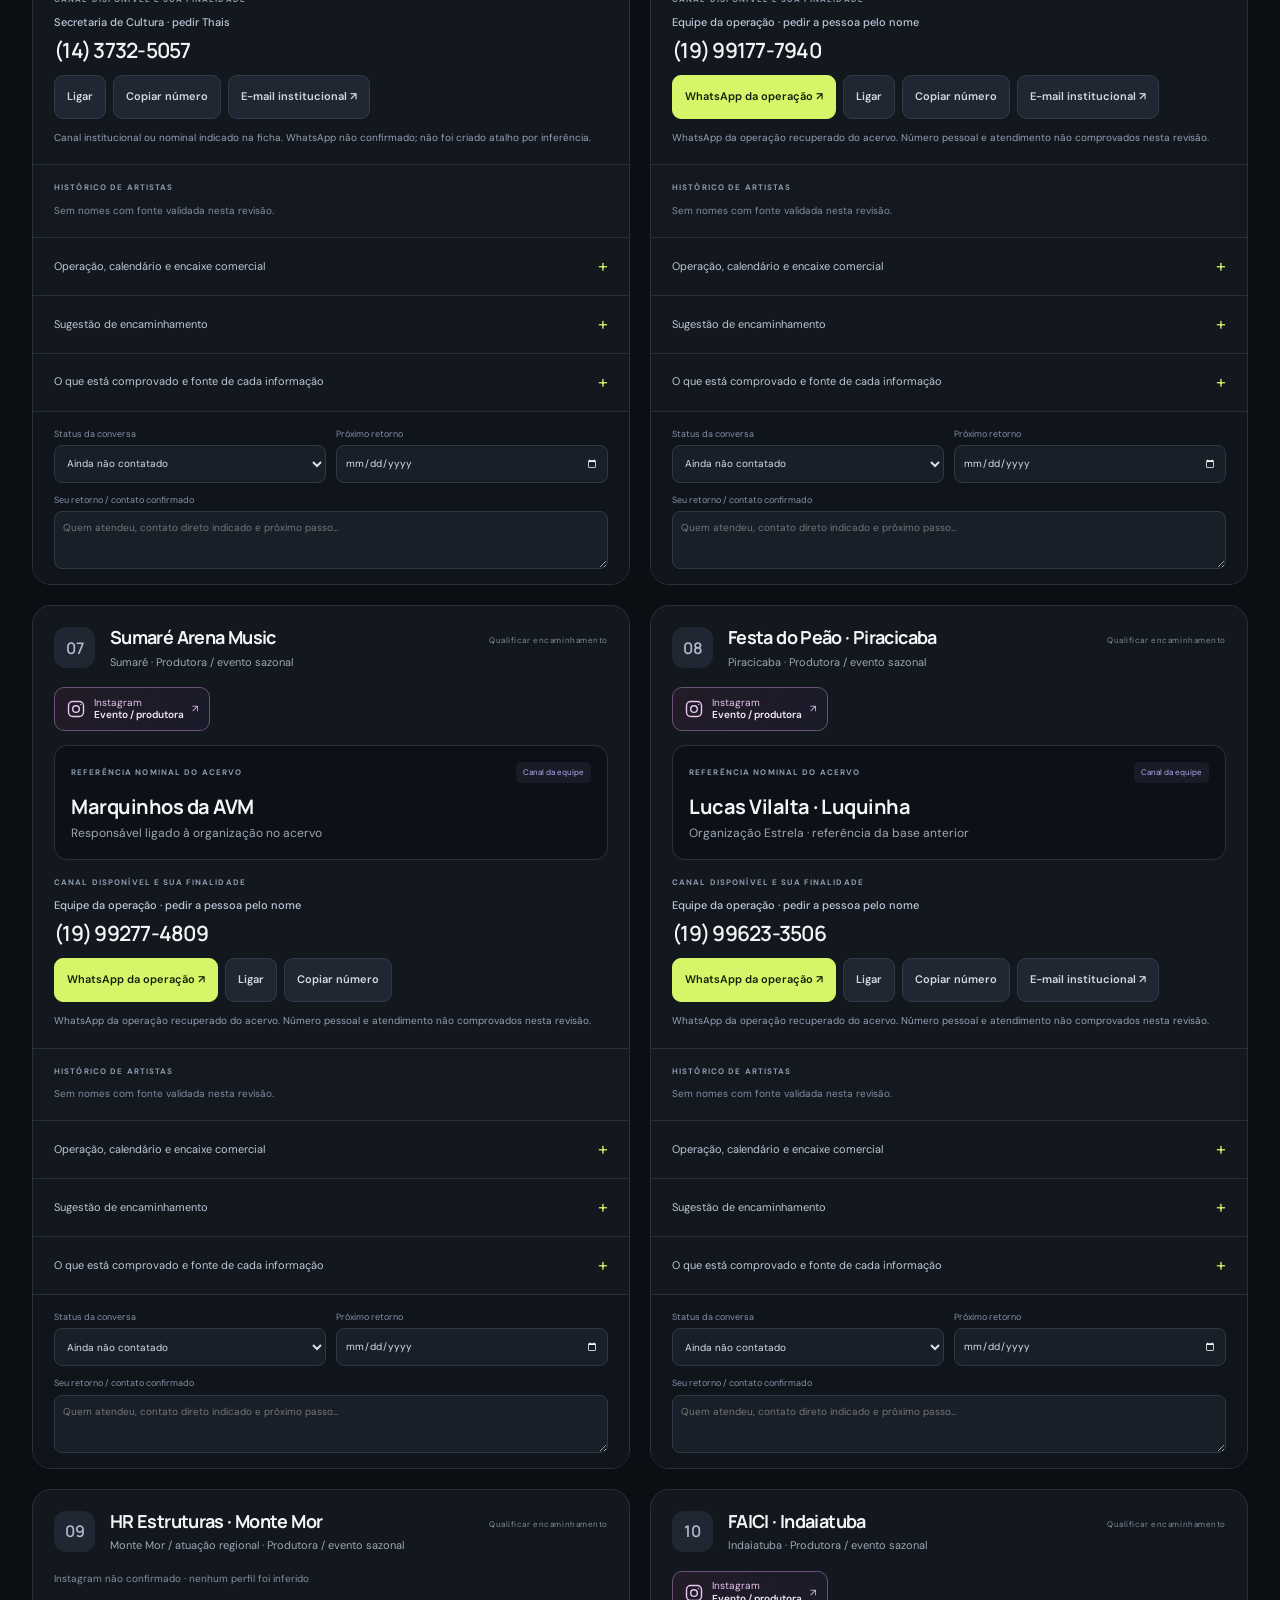
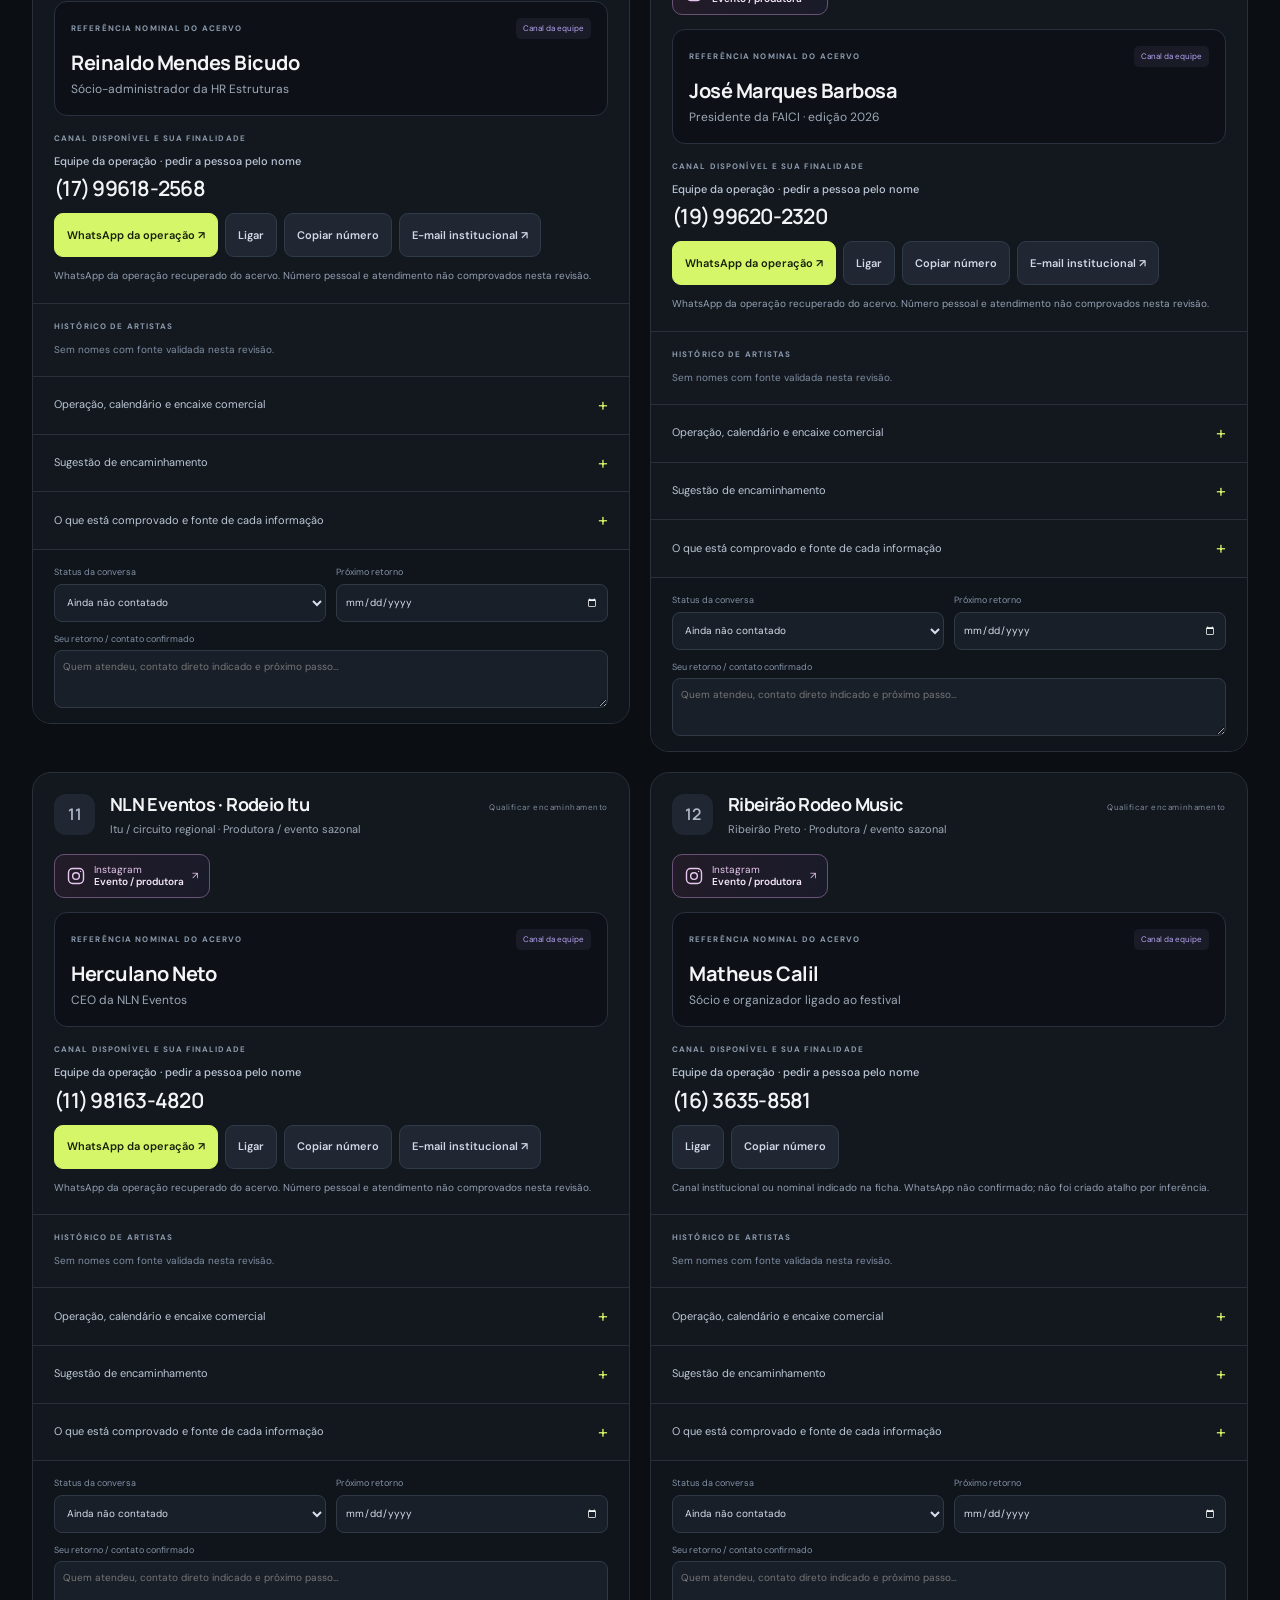
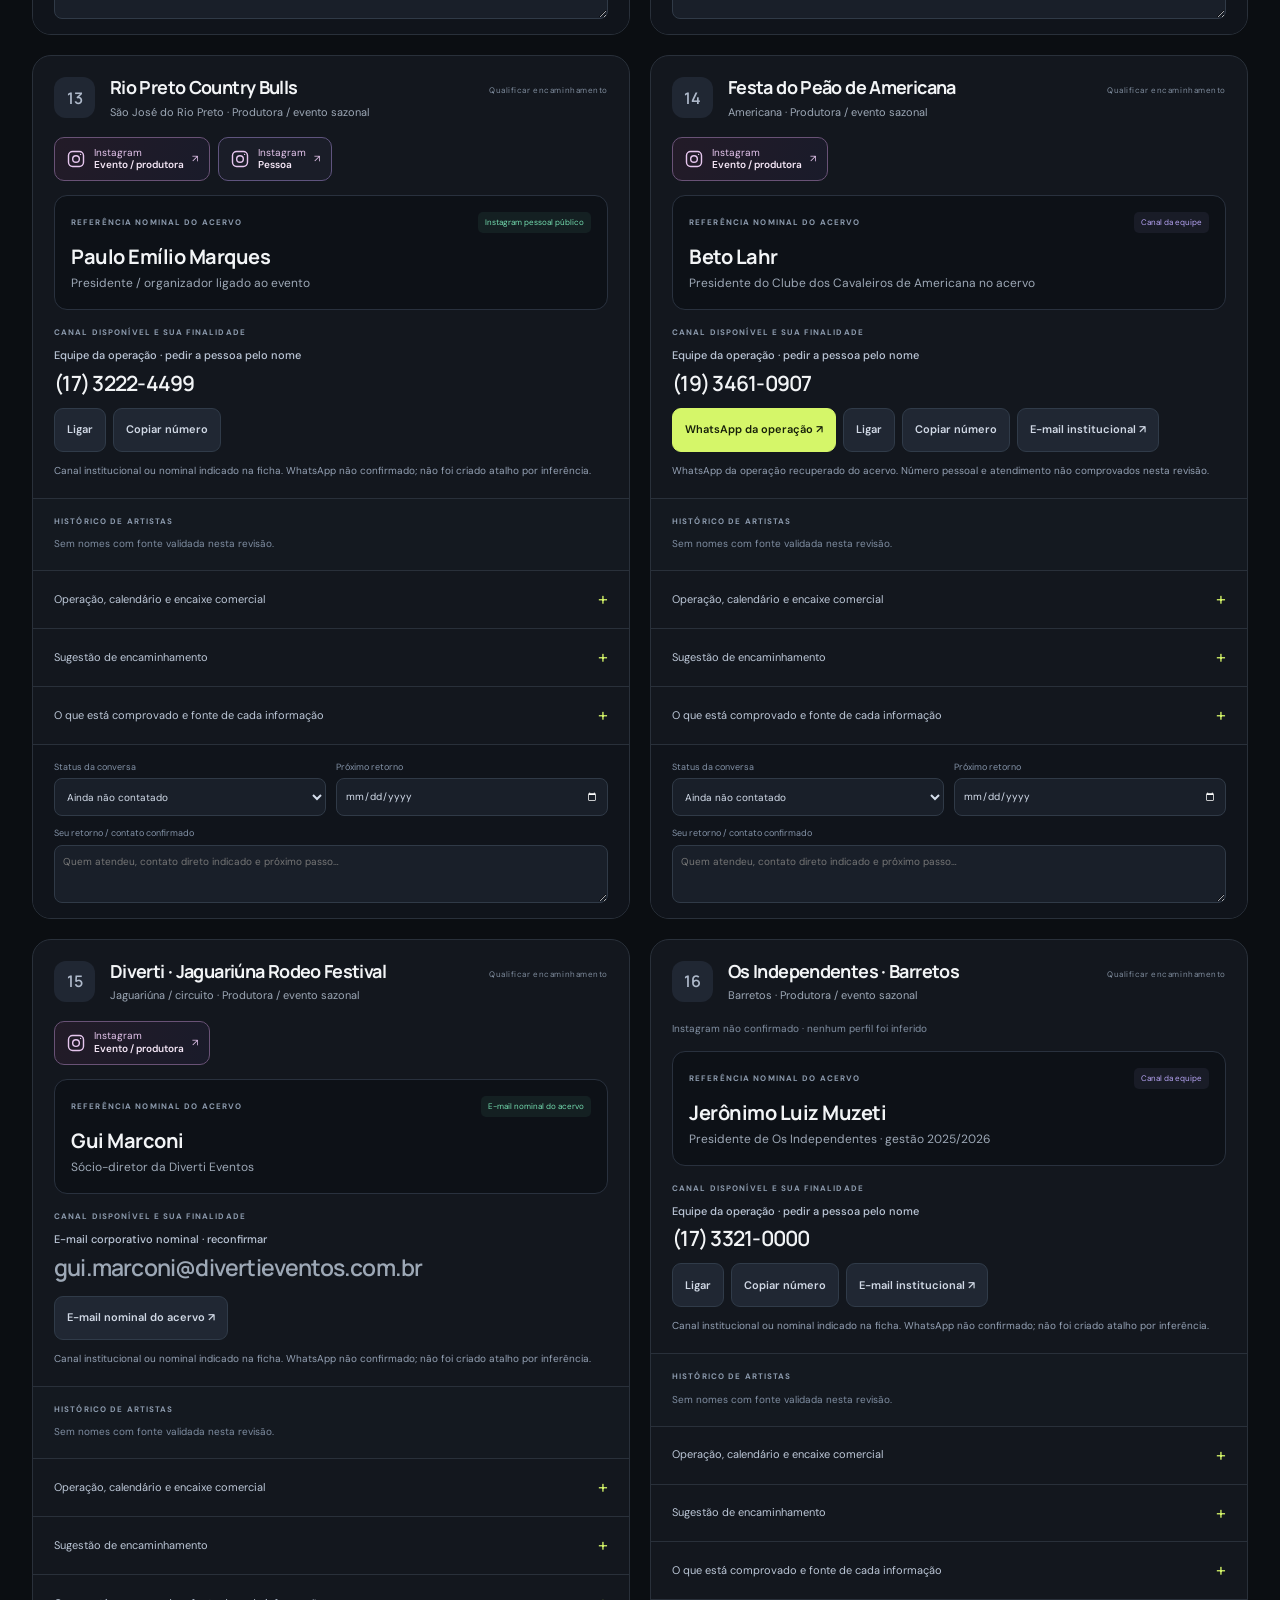
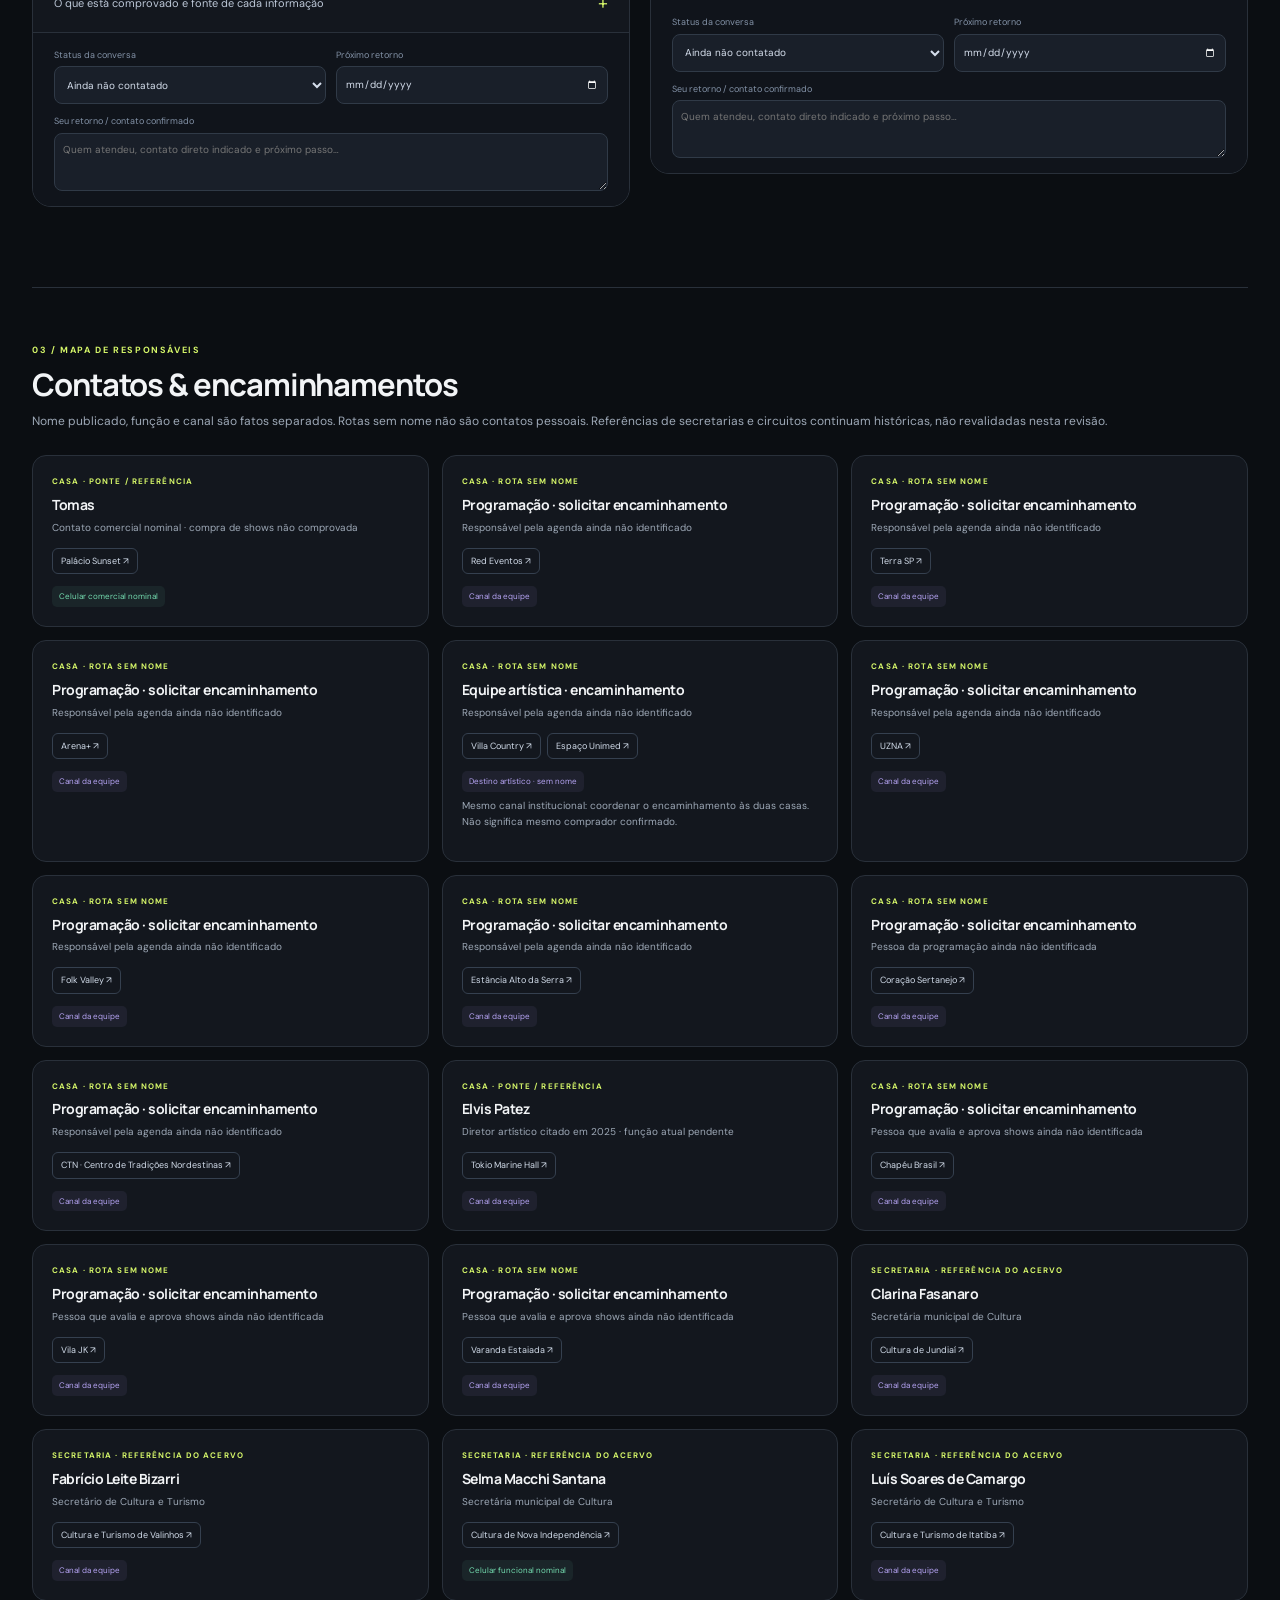
==== commit 3bb3765b: "new 3" ====
--- a/index.html
+++ b/index.html
@@ -21,38 +21,40 @@
   <header class="app-header">
     <a class="brand" href="#inicio" aria-label="Mapa de Palcos — início"><img class="brand-logo" src="assets/mapa-palcos.svg" width="44" height="44" alt=""><span>Mapa de Palcos<small>JOÃO BOSCO & GABRIEL</small></span></a>
     <nav aria-label="Navegação principal"><a href="#fila">Casas & contatos</a><a href="#consultas">Secretarias & circuitos</a><a href="#pessoas">Pessoas</a></nav>
-    <span class="revision"><i></i> Revisão · 27 out 2026</span>
+    <span class="revision"><i></i> Revisão · 28 out 2026</span>
   </header>
 
   <main id="inicio">
     <section class="intro shell">
       <div class="intro-copy"><span class="eyebrow">INTELIGÊNCIA COMERCIAL / SÃO PAULO</span><h1>Os palcos.<br>As pessoas.<br><em>A próxima data.</em></h1><p>Uma base de trabalho para a agenda de <strong>João Bosco & Gabriel</strong>. Casas de show em primeiro lugar. Secretarias e circuitos separados para ampliar as possibilidades.</p><div class="intro-actions"><a class="button primary" href="#fila">Ver casas & contatos <span>↓</span></a><a class="text-link" href="#consultas">Consultar outras oportunidades ↗</a></div><div class="intro-caption"><span class="live-dot"></span> Sertanejo · cachê de referência da equipe: R$ 30 mil</div></div>
-      <figure class="artist-cover"><img src="assets/artists/joao-bosco-gabriel-capa.jpg" width="532" height="640" alt="João Bosco & Gabriel, dupla em prospecção" fetchpriority="high"><figcaption><span>ARTISTA EM PROSPECÇÃO</span><strong>João Bosco<br>& Gabriel<span class="cover-dot">.</span></strong><a href="https://www.instagram.com/joaoboscoegabrieldupla/" target="_blank" rel="noopener noreferrer">Conhecer a dupla ↗</a></figcaption><span class="cover-stamp">SP / INTERIOR<br>MAPA COMERCIAL</span></figure>
-      <div class="metrics" aria-label="Resumo da seleção"><div><strong id="totalMetric">28</strong><span>oportunidades na base</span></div><div><strong>12</strong><span>casas permanentes · foco principal</span></div><div><strong>5</strong><span>secretarias municipais</span></div><div><strong>11</strong><span>produtoras & eventos</span></div></div>
+      <figure class="artist-cover"><img src="assets/artists/joao-bosco-gabriel-de-cara-nova-2026.webp" width="1200" height="1200" alt="João Bosco & Gabriel na formação do projeto De Cara Nova" fetchpriority="high"><figcaption><span>ARTISTA EM PROSPECÇÃO</span><strong>João Bosco<br>& Gabriel<span class="cover-dot">.</span></strong><a href="https://www.instagram.com/joaoboscoegabrieldupla/" target="_blank" rel="noopener noreferrer">Conhecer a dupla ↗</a></figcaption><span class="cover-stamp">SP / INTERIOR<br>MAPA COMERCIAL</span></figure>
+      <div class="metrics" aria-label="Resumo da seleção"><div><strong id="totalMetric">15</strong><span>casas com canais revisados</span></div><div><strong data-target-count>7</strong><span>priorizar qualificação para R$ 30 mil</span></div><div><strong data-confirmed-count>0</strong><span>compradores com contato direto confirmado</span></div><div><strong>16</strong><span>registros históricos · consulta separada</span></div></div>
     </section>
 
-    <nav class="collection-nav shell" aria-label="Coleções da pesquisa"><a href="#fila"><span>01</span><strong>Casas de show</strong><b>12 ↘</b></a><a href="#consultas" data-open-consult="secretaria"><span>02</span><strong>Secretarias</strong><b>5 ↘</b></a><a href="#consultas" data-open-consult="evento"><span>03</span><strong>Produtoras & circuitos</strong><b>11 ↘</b></a><a href="#consultas" data-open-consult="booked"><span class="booking-star">✦</span><strong>Já contrataram a dupla</strong><b>2 ↘</b></a></nav>
+    <nav class="collection-nav shell" aria-label="Coleções da pesquisa"><a href="#fila"><span>01</span><strong>Casas de show</strong><b><span data-house-count>15</span> ↘</b></a><a href="#consultas" data-open-consult="secretaria"><span>02</span><strong>Secretarias · acervo</strong><b>5 ↘</b></a><a href="#consultas" data-open-consult="evento"><span>03</span><strong>Produtoras · acervo</strong><b>11 ↘</b></a><a href="#consultas" data-open-consult="booked"><span class="booking-star">✦</span><strong>Já contrataram a dupla</strong><b>2 ↘</b></a></nav>
 
     <section class="work-section" id="fila">
       <div class="shell"><div class="section-title"><div><span class="eyebrow">01 / SUA FILA DE TRABALHO</span><h2>Casas & contatos</h2><p>Casas permanentes no estado de São Paulo. Quem contrata, de quem é o canal e o que ainda falta confirmar.</p></div><button id="exportButton" class="button secondary" type="button">Exportar meus retornos ↗</button></div>
-        <div class="booking-review"><span class="field-label">REVISÃO DE AGENDA / CONTRATAÇÃO</span><h3>Canal da casa não é contato pessoal do comprador.</h3><p>A pesquisa ainda não comprovou contato direto com um comprador atual nestas 12 casas. Há <b>2 pontes nominais</b> (uma histórica) e <b>2 fichas com destino artístico formal</b> do mesmo grupo. Os demais canais servem para pedir encaminhamento — não são contatos dos donos.</p></div><div class="contact-key"><span><i class="key-green"></i> Ponte nominal: função de contratação não comprovada</span><span><i class="key-violet"></i> Equipe: pedir nome e contato da programação</span><span><i class="key-amber"></i> Agenda: comprador atual ainda pendente</span></div>
+        <div class="booking-review"><span class="field-label">CACHÊ-ALVO: R$ 30 MIL / CONTATO É O CRITÉRIO PRINCIPAL</span><h3>Uma fila para qualificar, não uma lista de compradores confirmados.</h3><p>As <b data-house-count>15</b> casas incluem as 12 anteriores e 3 novas. O recorte inicial destaca <b data-target-count>7</b> com melhor aderência de programação; é uma avaliação, não orçamento comprovado. <b>Não foi confirmado contato direto com quem aprova o cachê em nenhuma delas.</b> O Villa Country tem destino artístico formal; os demais canais têm a finalidade e os limites indicados na ficha.</p><p>Os números foram cruzados com sites e perfis oficiais quando disponíveis. Isso confirma a publicação, não que alguém respondeu ou que aceita R$ 30 mil. Não houve ligação nem mensagem.</p><a class="history-source" href="#auditoria">Ver correções e critérios desta revisão ↗</a></div><div class="contact-key"><span><i class="key-green"></i> Qualificar R$ 30 mil: aderência, não cachê aprovado</span><span><i class="key-violet"></i> Canal oficial: finalidade indicada, sem comprador presumido</span><span><i class="key-amber"></i> Reservas, locação e dados históricos ficam separados</span></div>
         <div class="workspace-toolbar"><label class="search-box"><span aria-hidden="true">⌕</span><input id="search" type="search" placeholder="Casa, pessoa ou cidade…" aria-label="Buscar por casa, pessoa ou cidade"><kbd>/</kbd></label><label class="order-label"><span>Ordem</span><select id="sort" aria-label="Ordenar casas"><option value="priority">Prioridade de abordagem</option><option value="city">Cidade</option><option value="name">Nome da casa</option></select></label></div>
-        <div class="filters" role="group" aria-label="Filtrar casas"><button type="button" data-filter="all" class="active" aria-pressed="true">Todas <span>12</span></button><button type="button" data-filter="artistic" aria-pressed="false">Destino artístico</button><button type="button" data-filter="whatsapp" aria-pressed="false">Com WhatsApp</button><button type="button" data-filter="direct" aria-pressed="false">Ponte nominal</button><button type="button" data-filter="new" aria-pressed="false">Novas</button><button type="button" data-filter="pending" aria-pressed="false">Agenda pendente</button><button type="button" data-filter="followup" aria-pressed="false">Meus retornos</button></div>
+        <div class="filters" role="group" aria-label="Filtrar casas"><button type="button" data-filter="target" class="active" aria-pressed="true">Qualificar R$ 30 mil <span data-target-count>7</span></button><button type="button" data-filter="all" aria-pressed="false">Todas <span data-house-count>15</span></button><button type="button" data-filter="confirmed" aria-pressed="false">Comprador confirmado <span data-confirmed-count>0</span></button><button type="button" data-filter="artistic" aria-pressed="false">Destino artístico</button><button type="button" data-filter="whatsapp" aria-pressed="false">WhatsApp da equipe</button><button type="button" data-filter="new" aria-pressed="false">Novas</button><button type="button" data-filter="conditional" aria-pressed="false">Condicionais / fora agora</button><button type="button" data-filter="followup" aria-pressed="false">Meus retornos</button></div>
         <div class="results-row"><p id="results" aria-live="polite"></p><span>WhatsApp abre sem texto preenchido.</span></div>
-        <div id="venueGrid" class="venue-grid"></div><div id="emptyState" class="empty-state" hidden><h3>Nenhuma casa neste recorte</h3><p>Tente outra cidade, nome ou filtro.</p><button type="button" class="button secondary" id="resetFilters">Limpar filtros</button></div>
+        <div id="venueGrid" class="venue-grid"></div><div id="emptyState" class="empty-state" hidden><h3>Nenhuma casa neste recorte</h3><p>No filtro “Comprador confirmado”, vazio significa que a pesquisa não comprovou acesso direto. Nos demais, tente outra cidade ou nome.</p><button type="button" class="button secondary" id="resetFilters">Ver todas as casas</button></div>
         <p class="storage-note">Seus status, anotações e datas ficam salvos neste navegador. Use “Exportar meus retornos” para levar um backup. Eles não são compartilhados entre celulares ou computadores.</p>
       </div>
     </section>
 
-    <section id="consultas" class="shell support-section"><div class="section-title"><div><span class="eyebrow">02 / OUTRAS FRENTES DE PROSPECÇÃO</span><h2>Secretarias & circuitos</h2><p>16 registros recuperados do acervo. Não são casas permanentes: consulte por tipo e confirme o calendário.</p></div><span class="section-counter">16 oportunidades</span></div><div class="consult-note"><span>✦</span><p><strong>Histórico com a dupla</strong> indica contrato ou programação oficial. Os dois registros são municipais; não foi atribuído esse selo às casas sem uma fonte. Canais antigos estão sinalizados para reconfirmação.</p></div><label class="search-box"><span aria-hidden="true">⌕</span><input id="consultSearch" type="search" placeholder="Município, produtora ou pessoa…" aria-label="Buscar secretarias e circuitos"></label><div class="filters" role="group" aria-label="Filtrar outras oportunidades"><button type="button" class="active" data-consult-filter="all" aria-pressed="true">Todas <span>16</span></button><button type="button" data-consult-filter="secretaria" aria-pressed="false">Secretarias <span>5</span></button><button type="button" data-consult-filter="evento" aria-pressed="false">Produtoras & eventos <span>11</span></button><button type="button" data-consult-filter="booked" aria-pressed="false">✦ Já contrataram a dupla <span>2</span></button></div><p id="consultResults" class="consult-results" aria-live="polite"></p><div id="consultGrid" class="venue-grid"></div><div id="consultEmpty" class="empty-state" hidden><h3>Nenhuma oportunidade neste recorte</h3><p>Limpe a busca ou troque o tipo.</p><button id="resetConsult" class="button secondary" type="button">Limpar filtros</button></div></section>
+    <section id="consultas" class="shell support-section"><div class="section-title"><div><span class="eyebrow">02 / ACERVO — FORA DA FILA DE CASAS REVISADAS</span><h2>Secretarias & circuitos</h2><p>16 registros históricos. Os contatos desta seção não foram revalidados na revisão de casas de 28/10; não confundir com canais atuais de compradores.</p></div><span class="section-counter">16 registros do acervo</span></div><div class="consult-note"><span>✦</span><p><strong>Histórico com a dupla</strong> indica contrato ou programação oficial. Os dois registros são municipais; não foi atribuído esse selo às casas sem uma fonte. Canais antigos estão sinalizados para reconfirmação.</p></div><label class="search-box"><span aria-hidden="true">⌕</span><input id="consultSearch" type="search" placeholder="Município, produtora ou pessoa…" aria-label="Buscar secretarias e circuitos"></label><div class="filters" role="group" aria-label="Filtrar outras oportunidades"><button type="button" class="active" data-consult-filter="all" aria-pressed="true">Todas <span>16</span></button><button type="button" data-consult-filter="secretaria" aria-pressed="false">Secretarias <span>5</span></button><button type="button" data-consult-filter="evento" aria-pressed="false">Produtoras & eventos <span>11</span></button><button type="button" data-consult-filter="booked" aria-pressed="false">✦ Já contrataram a dupla <span>2</span></button></div><p id="consultResults" class="consult-results" aria-live="polite"></p><div id="consultGrid" class="venue-grid"></div><div id="consultEmpty" class="empty-state" hidden><h3>Nenhuma oportunidade neste recorte</h3><p>Limpe a busca ou troque o tipo.</p><button id="resetConsult" class="button secondary" type="button">Limpar filtros</button></div></section>
 
-    <section id="pessoas" class="shell support-section"><div class="section-title"><div><span class="eyebrow">03 / MAPA DE RESPONSÁVEIS</span><h2>Contatos & encaminhamentos</h2><p>Nome publicado, função e canal são fatos separados. Rotas sem nome não são apresentadas como contatos pessoais.</p></div></div><div id="peopleGrid" class="people-grid"></div></section>
+    <section id="pessoas" class="shell support-section"><div class="section-title"><div><span class="eyebrow">03 / MAPA DE RESPONSÁVEIS</span><h2>Contatos & encaminhamentos</h2><p>Nome publicado, função e canal são fatos separados. Rotas sem nome não são contatos pessoais. Referências de secretarias e circuitos continuam históricas, não revalidadas nesta revisão.</p></div></div><div id="peopleGrid" class="people-grid"></div></section>
 
-    <section id="roteiro" class="shell support-section"><div class="section-title"><div><span class="eyebrow">04 / PARA A LIGAÇÃO DA SEMANA</span><h2>Saiba o que perguntar</h2></div></div><div class="artist-context"><img src="assets/artists/joao_bosco_gabriel.jpg" width="60" height="60" alt="João Bosco & Gabriel"><div><span class="field-label">ARTISTA EM PROSPECÇÃO</span><strong>João Bosco & Gabriel</strong><p>Sertanejo · cachê de referência informado: R$ 30 mil</p></div><a href="https://www.instagram.com/joaoboscoegabrieldupla/" target="_blank" rel="noopener noreferrer">Perfil da dupla ↗</a></div><div class="playbook-grid"><article class="playbook"><span>01</span><h3>Chegar a uma pessoa</h3><p>Identifique quem seleciona os artistas e quem aprova o cachê. Só peça alguém pelo nome como comprador se essa função estiver confirmada. Contato comercial ou SAC é uma ponte.</p></article><article class="playbook"><span>02</span><h3>Confirmar a compra</h3><p>Pergunte se a casa compra shows, trabalha em coprodução ou apenas aluga o espaço. Solicite nome e contato profissional de quem aprova a programação e a data.</p></article><article class="playbook"><span>03</span><h3>Enviar uma proposta precisa</h3><p>Tenha vídeo ao vivo, duas datas possíveis, prova de público na região e o que está incluído nos R$ 30 mil. Não trate a condição como aprovada pelo comprador.</p></article></div><details class="context-details"><summary>Critérios da seleção e limites dos dados <span>+</span></summary><div><p>Foco em casas permanentes de São Paulo, Grande SP e interior, com operação de shows, padrão de estrutura e possibilidade comercial para sertanejo. Capacidade e qualidade são descrições de fontes, não vistorias. O encaixe comercial é uma avaliação da pesquisa.</p><p>Referência desejada de ingresso: R$ 50–100. Preços do levantamento anterior estão rotulados como históricos; nenhum foi transformado em média atual. Porte grande não garante demanda da dupla nem compra de cachê.</p><p>Nenhum celular pessoal foi inferido. Um número cadastral, comercial ou institucional não foi reclassificado como pessoal. A revisão documental não comprova entrega de mensagem, identidade de quem atende ou autorização para contratação.</p><p>Links sociais e fontes passaram por checagem técnica. Algumas fontes bloqueiam consultas automáticas ou podem exigir login. Resposta HTTP não comprova titularidade do perfil. Os selos da dupla indicam contratação documentada, não um atestado de execução.</p></div></details></section>
+    <section id="auditoria" class="shell support-section"><div class="section-title"><div><span class="eyebrow">REVISÃO / 28 DE OUTUBRO DE 2026</span><h2>O que mudou — e o que falta</h2><p>Sem comprador identificado e retorno do canal, não há contato de venda validado.</p></div></div><div class="audit-grid"><article><h3>Canal publicado ≠ venda encaminhada</h3><p>Foram conferidos site, finalidade e destino do atalho. Não houve ligação, WhatsApp enviado, teste de entrega de e-mail ou confirmação de quem atende. Nenhum número foi chamado de pessoal só por aparecer ligado à empresa.</p></article><article><h3>Correções que evitam perda de tempo</h3><ul><li>Coração Sertanejo: retirado Zacarias como comprador presumido; WhatsApp geral atualizado pela bio oficial.</li><li>Red: telefone de Shows preservado; e-mail retirado do atalho porque o site aponta para destinatário diferente do texto.</li><li>Palácio Sunset: Tomas é comercial; anúncio oficial informa 2026 sem datas.</li><li>Vila JK: Jordan identificado como reservas, em uma ponte separada — não como contratante.</li><li>UZNA: número geral cruzado com os links atuais do Instagram; camarote separado.</li><li>Arena Sertaneja: mesmo número da Arena+. Não foi somada uma casa independente sem esclarecer a sobreposição.</li></ul></article><article><h3>Por que R$ 30 mil não é um selo</h3><p>Histórico sertanejo, estrutura e programação ajudam a selecionar. Não demonstram quanto a casa pagará pela dupla. É necessário confirmar comprador, orçamento artístico, data, demanda regional e modelo de produção.</p><p>Só o cachê exigiria 600 ingressos de R$ 50, 400 de R$ 75 ou 300 de R$ 100. Essa conta não inclui impostos, taxas, som, equipe, divulgação nem outros custos e não demonstra viabilidade.</p></article><article><h3>O próximo dado indispensável</h3><p>Obter da operação nome, função e contato profissional de quem seleciona atrações e aprova cachês. Registrar quem indicou, quando respondeu e se trabalha com compra de show ou apenas locação. Até isso acontecer, a ficha permanece em qualificação.</p><p>Villa Pagliato e Juventus Live Hall foram pesquisados, mas não promovidos à fila principal: locação ou compatibilidade de sertanejo ainda insuficientemente esclarecidas. Clubes e festivais não foram somados como casas para aumentar o total.</p></article></div></section>
+
+    <section id="roteiro" class="shell support-section"><div class="section-title"><div><span class="eyebrow">04 / PARA A LIGAÇÃO DA SEMANA</span><h2>Saiba o que perguntar</h2></div></div><div class="artist-context"><img src="assets/artists/joao-bosco-gabriel-de-cara-nova-2026.webp" width="60" height="60" alt="João Bosco & Gabriel na formação do projeto De Cara Nova"><div><span class="field-label">ARTISTA EM PROSPECÇÃO</span><strong>João Bosco & Gabriel</strong><p>Sertanejo · cachê de referência informado: R$ 30 mil</p></div><a href="https://www.instagram.com/joaoboscoegabrieldupla/" target="_blank" rel="noopener noreferrer">Perfil da dupla ↗</a></div><div class="playbook-grid"><article class="playbook"><span>01</span><h3>Chegar a uma pessoa</h3><p>Identifique quem seleciona os artistas e quem aprova o cachê. Só peça alguém pelo nome como comprador se essa função estiver confirmada. Contato comercial ou SAC é uma ponte.</p></article><article class="playbook"><span>02</span><h3>Confirmar a compra</h3><p>Pergunte se a casa compra shows, trabalha em coprodução ou apenas aluga o espaço. Solicite nome e contato profissional de quem aprova a programação e a data.</p></article><article class="playbook"><span>03</span><h3>Enviar uma proposta precisa</h3><p>Tenha vídeo ao vivo, duas datas possíveis, prova de público na região e o que está incluído nos R$ 30 mil. Não trate a condição como aprovada pelo comprador.</p></article></div><details class="context-details"><summary>Critérios da seleção e limites dos dados <span>+</span></summary><div><p>Foco em casas permanentes de São Paulo, Grande SP e interior, com operação de shows, padrão de estrutura e possibilidade comercial para sertanejo. Capacidade e qualidade são descrições de fontes, não vistorias. O encaixe comercial é uma avaliação da pesquisa.</p><p>Referência desejada de ingresso: R$ 50–100. Preços do levantamento anterior estão rotulados como históricos; nenhum foi transformado em média atual. Porte grande não garante demanda da dupla nem compra de cachê.</p><p>Nenhum celular pessoal foi inferido. Um número cadastral, comercial ou institucional não foi reclassificado como pessoal. A revisão documental não comprova entrega de mensagem, identidade de quem atende ou autorização para contratação.</p><p>Links sociais e fontes passaram por checagem técnica. Algumas fontes bloqueiam consultas automáticas ou podem exigir login. Resposta HTTP não comprova titularidade do perfil. Os selos da dupla indicam contratação documentada, não um atestado de execução.</p></div></details></section>
 
     <section class="shell archive-section"><div><span class="eyebrow">ACERVO DA PESQUISA</span><h2>A pesquisa anterior, preservada</h2><p>As 16 operações complementares já estão organizadas acima. Para consultar imagens, anotações e contexto do material recebido, o documento anterior também continua disponível.</p><p class="archive-warning">O acervo é histórico e não é uma lista operacional: contém associações antigas de sócios, cargos e canais. Para a abordagem atual, use as fichas revisadas desta página.</p></div><a href="acervo-anterior.html" class="button secondary" target="_blank" rel="noopener">Abrir material anterior ↗</a></section>
   </main>
-  <footer class="shell"><span>Mapa de Palcos · João Bosco & Gabriel</span><span>Revisão documental · 27/10/2026 · <a href="https://open.spotify.com/intl-pt/artist/21WAvVROZ83oUvJwFTG2dH" target="_blank" rel="noopener noreferrer">Foto: perfil da dupla ↗</a></span></footer>
+  <footer class="shell"><span>Mapa de Palcos · João Bosco & Gabriel</span><span>Casas: revisão documental em 28/10/2026 · sem contato acionado · <a href="https://audiomack.com/joao-bosco-e-gabriel/album/de-cara-nova-ao-vivo-7852972" target="_blank" rel="noopener noreferrer">Imagem: De Cara Nova (2026) ↗</a></span></footer>
   <nav class="mobile-nav" aria-label="Atalhos no celular"><a href="#fila">◉ <span>Casas</span></a><a href="#consultas">⊞ <span>Secretarias & mais</span></a><a href="#pessoas">♙ <span>Pessoas</span></a></nav>
   <div id="toast" role="status" aria-live="polite"></div>
 </body>
--- a/ampliacao.css
+++ b/ampliacao.css
@@ -123,4 +123,6 @@
   .mobile-nav a.current { background:var(--lime); color:#1c230c; }
   footer { line-height:1.8; }
 }
+.qualification{margin:0 21px 14px;padding:10px 12px;border:1px solid #596740;border-radius:10px;background:#d5f66909;display:flex;flex-wrap:wrap;gap:3px 10px;align-items:center;justify-content:space-between}.qualification>span{font-size:11px;font-weight:700;color:var(--lime)}.qualification small{font-size:9px;color:var(--muted)}.qualification.conditional{border-color:#514932;background:#f2c17a08}.qualification.conditional>span,.qualification.hold>span{color:var(--amber)}.qualification.hold{border-color:#684642;background:#b9624a10}.availability-alert{margin:0 21px 16px;color:var(--amber);font-size:12px;border-left:2px solid var(--amber);padding-left:12px}.contact-proof{display:inline-flex;align-items:center;min-height:40px;margin-top:8px;color:var(--violet);font-size:11px;text-decoration:underline;text-underline-offset:4px;overflow-wrap:anywhere}.number.no-number{overflow-wrap:anywhere;font-size:clamp(17px,2vw,23px)}.budget-caveat{padding:10px;border-left:2px solid var(--amber);background:#f2c17a09}.secondary-contact .action-row{margin-top:12px}.audit-grid{display:grid;grid-template-columns:1fr 1fr;gap:16px}.audit-grid article{padding:22px;border:1px solid var(--line);border-radius:15px;background:var(--panel)}.audit-grid h3{font-size:17px;margin-bottom:13px}.audit-grid p,.audit-grid li{font-size:12px;color:var(--muted);line-height:1.8}.audit-grid ul{padding-left:18px;margin:0}.audit-grid li+li{margin-top:8px}.booking-review p+p{margin-top:10px}.booking-review .history-source{font-size:12px}
+@media(max-width:700px){.qualification{margin-inline:16px;align-items:start;flex-direction:column}.qualification>span{font-size:12px}.qualification small{font-size:10px}.availability-alert{margin-inline:16px}.contact-proof{min-height:44px;font-size:11px}.audit-grid{grid-template-columns:1fr}.audit-grid article{padding:18px}.audit-grid p,.audit-grid li{font-size:12px}}
 @media print { .collection-nav,.social-strip { display:none; } .artist-cover { max-width:250px; } }
